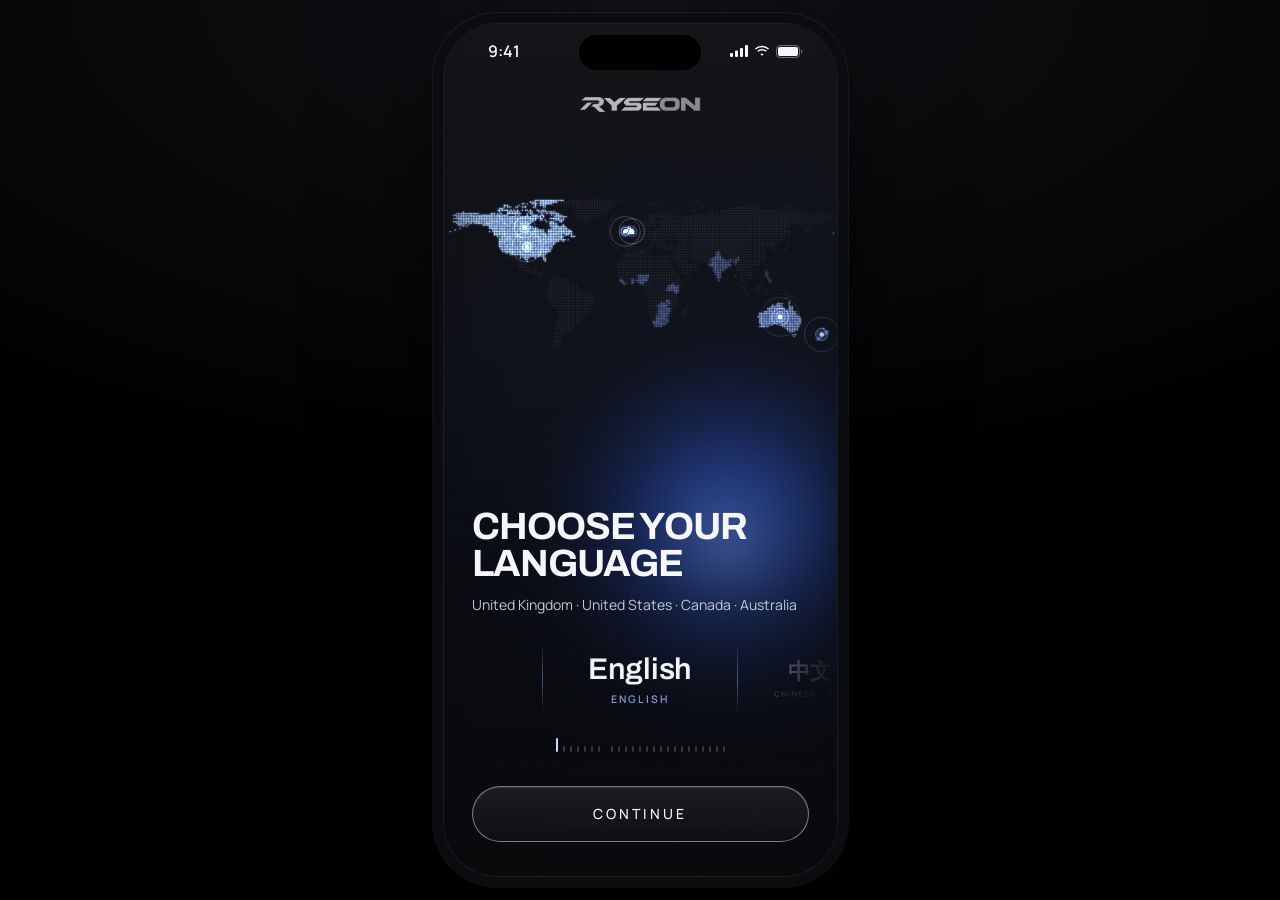
==== index.html @ a89784d7 "Rename RYSEON X to Daytona everywhere (app texts in all languages, VANTAGE) Co-Authored-By: Claude O" ====
<!doctype html>
<html lang="en">
<head>
<meta charset="utf-8">
<meta name="viewport" content="width=device-width,initial-scale=1,viewport-fit=cover,maximum-scale=1,user-scalable=no">
<meta name="apple-mobile-web-app-capable" content="yes">
<meta name="mobile-web-app-capable" content="yes">
<meta name="apple-mobile-web-app-status-bar-style" content="black-translucent">
<meta name="apple-mobile-web-app-title" content="RYSEON">
<meta name="theme-color" content="#03050A">
<meta name="robots" content="noindex,nofollow">
<link rel="manifest" href="manifest.webmanifest">
<link rel="apple-touch-icon" href="icon-180.png?v=6">
<link rel="icon" type="image/png" href="icon-192.png?v=6">
<style>
html{background:#03050A;-webkit-text-size-adjust:100%}
html,body{height:100%;margin:0;overscroll-behavior:none}
body{position:fixed;inset:0;-webkit-tap-highlight-color:transparent;-webkit-user-select:none;user-select:none}
/* Home-screen app on newer iPhones (Pro Max): iOS can report a viewport a little shorter than the screen, leaving a black strip at the bottom.
   Size the app to the full screen height instead (Ivan, 23 Oct). */
html.ryse-fs,html.ryse-fs body{height:var(--app-h)}html.ryse-fs body{bottom:auto}
input,textarea{-webkit-user-select:text;user-select:text}
img{max-width:100%}[hidden]{display:none!important}
</style>
<script>
(function(){ function fit(){ try{ var sa=window.navigator.standalone||matchMedia('(display-mode: standalone)').matches; if(!sa) return;
  var port=innerHeight>=innerWidth, sh=port?Math.max(screen.height,screen.width):Math.min(screen.height,screen.width), h=Math.max(innerHeight,sh);
  var r=document.documentElement; r.style.setProperty('--app-h',h+'px'); r.classList.add('ryse-fs') }catch(e){} }
  fit(); addEventListener('resize',fit); addEventListener('orientationchange',function(){ setTimeout(fit,250) }) })();
/* Update gate (Ivan, 24 Oct): the version check starts at the very first byte, while the app downloads behind the loading screen.
   When the app is ready and a newer build is live, it reloads straight from the loading screen — the old first screen never shows. */
(function(){ var B='1793606970'; window.__ryseB=B;
  var ver=window.fetch?fetch('version.json?u='+Date.now(),{cache:'no-store'}).then(function(r){return r.json()}).then(function(v){return v&&v.b}).catch(function(){return null}):Promise.resolve(null);
  window.__ryseGate=function(cb){ var fired=false; function go(){ if(!fired){ fired=true; cb() } } setTimeout(go,1500);
    ver.then(function(nb){ if(fired) return; if(nb&&nb!==B){ var k='ryse-upd'; try{ if(sessionStorage.getItem(k)!==nb){ sessionStorage.setItem(k,nb); fired=true; location.replace(location.pathname+'?v='+nb); setTimeout(cb,20000); return } }catch(_){} } go() }) } })();
</script>
<title>RYSEON</title>
<link rel="preconnect" href="https://fonts.googleapis.com">
<link rel="preconnect" href="https://fonts.gstatic.com" crossorigin>
<link rel="stylesheet" href="https://fonts.googleapis.com/css2?family=Archivo:wght@500;600;700&family=Manrope:wght@400;500;600&display=swap">
<style>
/* Layout: one full-bleed iOS screen; on wide viewports it sits centred in a device frame. Content anchored bottom-left, headline dominant. */
:root{
  --ryse-black:#03050A;
  --ryse-navy:#060B18;
  --ryse-navy-2:#0A1430;
  --ryse-blue:#2F6BFF;        /* SportynX blue — accent */
  --ryse-blue-deep:#0B2C8F;   /* illumination */
  --ryse-white:#F5F7FB;
  --ryse-grey:#B8C0CF;
  --ryse-hairline:rgba(255,255,255,.08);
  --font-display:"Archivo","Helvetica Neue",Arial,sans-serif;
  --font-body:"Manrope",-apple-system,"SF Pro Text",system-ui,sans-serif;
  --gutter:28px;
  --radius-btn:16px;
  color-scheme:dark;
}
html,body{height:100%}
body{margin:0;background:#000;color:var(--ryse-white);font-family:var(--font-body);
  -webkit-font-smoothing:antialiased;overflow:hidden}

/* Stage: phone frame on desktop, full-bleed on phones */
.stage{height:100%;display:grid;place-items:center;background:
  radial-gradient(120% 80% at 50% 0%, #070b16 0%, #000 70%)}
.device{position:relative;width:100%;height:100%;overflow:hidden;background:var(--ryse-black);isolation:isolate}
@media (min-width:600px) and (min-height:760px){
  .device{width:393px;height:852px;max-height:calc(100% - 48px);border-radius:54px;
    box-shadow:0 0 0 1px rgba(255,255,255,.07),0 0 0 11px #0b0c10,0 0 0 12px rgba(255,255,255,.06),0 40px 120px rgba(0,0,0,.7)}
  .device::after{content:"";position:absolute;top:11px;left:50%;transform:translateX(-50%);
    width:122px;height:35px;border-radius:20px;background:#000;z-index:20}
  .statusbar{display:flex!important}
}

/* ---------- Living background ---------- */
.bg{position:absolute;inset:0;z-index:0;overflow:hidden;
  background:linear-gradient(180deg,var(--ryse-navy-2) 0%,var(--ryse-navy) 34%,var(--ryse-black) 68%,#010204 100%)}
/* Living light: drawn on a low-resolution canvas every frame, then upscaled
   and softened, so blue and navy genuinely flow into each other. */
#aura{position:absolute;inset:-4%;width:108%;height:108%;display:block;filter:blur(18px);transform:translateZ(0)}
.unused-field{position:absolute;border-radius:50%;filter:blur(64px);will-change:transform,opacity;pointer-events:none;
  mix-blend-mode:screen}
/* main illumination, upper left */
.f1{width:130%;height:60%;left:-45%;top:-24%;
  background:radial-gradient(closest-side,rgba(38,86,214,.62),rgba(12,40,130,.32) 55%,transparent);
  animation:flow1 17s ease-in-out infinite alternate, pulse 11s ease-in-out infinite alternate}
/* secondary light, upper right */
.f2{width:105%;height:52%;right:-55%;top:-6%;
  background:radial-gradient(closest-side,rgba(32,74,196,.5),rgba(10,32,110,.22) 60%,transparent);
  animation:flow2 19s ease-in-out infinite alternate, pulse 13s ease-in-out -4s infinite alternate}
/* deep navy body, mid screen — the dark-blue mass the lights blend into */
.f3{width:125%;height:52%;left:-60%;top:20%;
  background:radial-gradient(closest-side,rgba(16,42,128,.5),transparent 72%);
  animation:flow3 14s ease-in-out infinite alternate, pulse 17s ease-in-out -7s infinite alternate}
/* faint low drift that occasionally reaches toward the centre */
.f4{width:90%;height:40%;right:-35%;top:34%;
  background:radial-gradient(closest-side,rgba(28,62,170,.34),transparent 72%);
  animation:flow4 20s ease-in-out infinite alternate, pulse 12s ease-in-out -2s infinite alternate}
/* diffused sweep — echo of the reference, no hard edge */
.band{position:absolute;width:170%;height:24%;left:-35%;top:16%;
  background:radial-gradient(50% 50% at 50% 50%,rgba(60,110,235,.26),transparent 72%);
  filter:blur(46px);transform-origin:center;mix-blend-mode:screen;
  animation:band 16s ease-in-out infinite alternate;will-change:transform,opacity}
/* the "dark glass" the light sits behind */
.glass{position:absolute;inset:0;background:linear-gradient(180deg,rgba(3,6,14,.18),rgba(3,5,10,.32))}
/* fades the bottom to near-black so the CTA sits on calm ground */
.floor{position:absolute;inset:auto 0 0 0;height:55%;
  background:linear-gradient(180deg,transparent,rgba(2,3,7,.35) 50%,rgba(2,3,7,.55) 100%)}
/* fine grain to avoid gradient banding */
.grain{position:absolute;inset:0;opacity:.06;mix-blend-mode:overlay;
  background-image:url("data:image/svg+xml,%3Csvg xmlns='http://www.w3.org/2000/svg' width='160' height='160'%3E%3Cfilter id='n'%3E%3CfeTurbulence type='fractalNoise' baseFrequency='.9' numOctaves='2' stitchTiles='stitch'/%3E%3C/filter%3E%3Crect width='100%25' height='100%25' filter='url(%23n)'/%3E%3C/svg%3E")}

@keyframes flow1{
  0%  {transform:translate3d(0,0,0) scale(1)}
  33% {transform:translate3d(18%,6%,0) scale(1.12)}
  66% {transform:translate3d(30%,-4%,0) scale(.94)}
  100%{transform:translate3d(42%,10%,0) scale(1.08)}}
@keyframes flow2{
  0%  {transform:translate3d(0,0,0) scale(1.05)}
  40% {transform:translate3d(-22%,12%,0) scale(.92)}
  75% {transform:translate3d(-38%,4%,0) scale(1.15)}
  100%{transform:translate3d(-48%,16%,0) scale(1)}}
@keyframes flow3{
  0%  {transform:translate3d(0,0,0) scale(.95)}
  50% {transform:translate3d(28%,-10%,0) scale(1.14)}
  100%{transform:translate3d(55%,4%,0) scale(1)}}
@keyframes flow4{
  0%  {transform:translate3d(0,0,0) scale(1)}
  50% {transform:translate3d(-30%,-14%,0) scale(1.2)}
  100%{transform:translate3d(-48%,-4%,0) scale(.9)}}
@keyframes pulse{
  0%{opacity:.45} 50%{opacity:.85} 100%{opacity:1}}
@keyframes band{
  0%  {transform:translate3d(-10%,-6%,0) rotate(-20deg) scale(1);opacity:.4}
  50% {transform:translate3d(2%,4%,0) rotate(-14deg) scale(1.1);opacity:.9}
  100%{transform:translate3d(12%,10%,0) rotate(-9deg) scale(.95);opacity:.55}}

/* ---------- Status bar (preview only, desktop frame) ---------- */
.statusbar{display:none;position:absolute;top:0;left:0;right:0;z-index:15;height:54px;
  padding:0 34px 0 44px;align-items:center;justify-content:space-between;
  font:600 16px/1 -apple-system,"SF Pro Text",var(--font-body);color:var(--ryse-white)}
.statusbar .icons{display:flex;gap:6px;align-items:center}

/* ---------- Screens ---------- */
.screen{position:absolute;inset:0;z-index:5;display:flex;flex-direction:column;
  padding:calc(env(safe-area-inset-top,0px) + 54px) var(--gutter) calc(env(safe-area-inset-bottom,0px) + 34px);
  transition:opacity .6s ease, transform .7s cubic-bezier(.2,.7,.2,1)}
.screen.is-hidden{opacity:0;transform:translateY(12px);pointer-events:none;visibility:hidden}
.screen.is-hidden *{pointer-events:none!important}
.screen.is-leaving{opacity:0;transform:translateY(-10px)}

.intro-copy{margin-top:auto;display:flex;flex-direction:column;gap:22px}
h1{margin:0;font-family:var(--font-display);font-weight:700;
  font-size:clamp(40px,11.4vw,46px);line-height:.98;letter-spacing:-.025em;
  text-transform:uppercase;color:var(--ryse-white);text-wrap:balance}
h1 span{display:block}
.support{margin:0;font-size:16px;line-height:1.55;font-weight:500;color:var(--ryse-grey);letter-spacing:.005em}
.support .ryse{color:var(--ryse-white);font-weight:600;letter-spacing:.04em}

.actions{margin-top:56px}
.btn{appearance:none;border:0;width:100%;height:56px;border-radius:var(--radius-btn);
  /* frosted dark glass */
  /* fully transparent: hairline border only, background shows through */
  background:transparent;
  border:1px solid rgba(255,255,255,.28);
  color:var(--ryse-white);cursor:pointer;
  font:500 14px/1 var(--font-body);letter-spacing:.22em;text-transform:uppercase;
  display:flex;align-items:center;justify-content:center;
  transition:transform .15s ease,background-color .25s ease,border-color .25s ease;
  -webkit-tap-highlight-color:transparent}
.btn:hover{border-color:rgba(255,255,255,.5)}
.btn:active{transform:scale(.985);background:rgba(255,255,255,.06)}
.btn:focus-visible{outline:2px solid var(--ryse-white);outline-offset:3px}
.btn svg{width:16px;height:16px}

/* Headline: each line rises out of a mask and sharpens into focus,
   then a soft cool sheen passes through the letters every few seconds. */
h1 .line{overflow:hidden;padding:.16em 0 .08em;margin:-.16em 0 -.08em}
h1 .line-in{display:inline-block;padding-top:.2em;margin-top:-.2em;padding-bottom:.08em;margin-bottom:-.08em;
  background:linear-gradient(105deg,var(--ryse-white) 0%,var(--ryse-white) 42%,#cfdcff 50%,var(--ryse-white) 58%,var(--ryse-white) 100%);
  background-size:300% 100%;background-position:100% 0;
  -webkit-background-clip:text;background-clip:text;color:transparent;-webkit-text-fill-color:transparent;
  animation:lineReveal 1.25s cubic-bezier(.16,.84,.24,1) both, sheen 7s ease-in-out 2.4s infinite}
h1 .l1{animation-delay:.25s,2.4s}
h1 .l2{animation-delay:.48s,2.55s}
@keyframes lineReveal{
  0%  {transform:translate3d(0,105%,0);opacity:0;filter:blur(8px)}
  60% {opacity:1}
  100%{transform:none;opacity:1;filter:blur(0)}}
@keyframes sheen{
  0%  {background-position:100% 0}
  35% {background-position:0% 0}
  100%{background-position:0% 0}}

/* rest of the copy follows the headline */
.rise{animation:rise 1.1s cubic-bezier(.2,.7,.2,1) both}
.d1{animation-delay:.15s}.d2{animation-delay:1s}.d3{animation-delay:1.25s}
@keyframes rise{from{opacity:0;transform:translateY(14px)}to{opacity:1;transform:none}}

/* Back — barely-there chevron, top-left, aligned to the text edge; 44pt touch target */
.nav-back{position:absolute;z-index:3;top:calc(env(safe-area-inset-top,0px) + 52px);left:calc(var(--gutter) - 12px);
  width:44px;height:44px;display:grid;place-items:center;padding:0;border:0;background:transparent;
  color:rgba(245,247,251,0.58);cursor:pointer;transition:color .2s ease;-webkit-tap-highlight-color:transparent}
.nav-back svg{width:22px;height:22px}
.nav-back:hover,.nav-back:active{color:rgba(245,247,251,0.9)}
.nav-back:focus-visible{outline:1px solid rgba(255,255,255,.4);outline-offset:-4px;border-radius:12px}

/* Screen 0.2 — choice buttons (variants of the Screen 0.1 glass button) */
.choices{display:flex;flex-direction:column;gap:12px}
.btn-primary{
  border-color:rgba(255,255,255,.44);
  background:linear-gradient(180deg,rgba(130,165,255,.11),rgba(70,110,230,.035));
  -webkit-backdrop-filter:blur(16px);backdrop-filter:blur(16px);
  box-shadow:inset 0 1px 0 rgba(255,255,255,.10)}
.btn-primary:hover{border-color:rgba(255,255,255,.62)}
.btn-quiet{
  border-color:rgba(255,255,255,.22);
  background:rgba(255,255,255,.025);
  -webkit-backdrop-filter:blur(16px);backdrop-filter:blur(16px)}
.btn-quiet:hover{border-color:rgba(255,255,255,.4)}
.btn.is-selected{border-color:rgba(255,255,255,.75);background:rgba(255,255,255,.08)}
.choice-label{color:var(--ryse-white)}

/* ================= Pre-login flow — shared components ================= */
/* third headline line (Screen 01 runs over three lines) */
h1 .l3{animation-delay:.71s,2.7s}

/* Skip — quiet text action, top-right, mirrors the back chevron */
.nav-skip{position:absolute;top:calc(env(safe-area-inset-top,0px) + 52px);right:calc(var(--gutter) - 12px);
  height:44px;padding:0 12px;border:0;background:transparent;cursor:pointer;
  font:600 11px/1 var(--font-body);letter-spacing:.22em;text-transform:uppercase;
  color:rgba(245,247,251,0.62);transition:color .2s ease;-webkit-tap-highlight-color:transparent}
.nav-skip:hover,.nav-skip:active{color:rgba(245,247,251,.8)}
.nav-skip:focus-visible{outline:1px solid rgba(255,255,255,.4);outline-offset:-4px;border-radius:12px}

/* Visual stage — the open space above the copy on value screens */
.visual{flex:1 0 auto;min-height:0;display:flex;align-items:center;justify-content:center;pointer-events:none;padding:96px 0 8px}
.visual svg{width:100%;max-width:340px;max-height:100%;height:auto;display:block}
@media (max-height:760px){.pitch{min-height:270px;max-height:300px}.pos{width:36px;height:36px;font-size:10px}.pitch-wrap{padding:10px 0 4px}
  .visual{padding-top:20px!important;padding-bottom:24px}.pcard{padding:18px}.pcard dl{margin-top:14px;padding-top:14px;gap:12px 18px}.avatar{width:120px;height:120px}.visual svg{max-width:280px}.visual svg.mark{width:100px;height:100px}}
@media (max-height:600px){.visual svg:not(.mark){max-width:220px}}

/* Concept line — quiet uppercase words, not a feature list */
/* one aligned column threaded on a fine vertical rail; each word sits on a small node */
.concepts{position:relative;list-style:none;margin:6px 0 0;padding:0 0 0 22px;display:flex;flex-direction:column;gap:12px}
.concepts::before{content:"";position:absolute;left:3.5px;top:7px;bottom:7px;width:1px;transform-origin:top;
  background:linear-gradient(180deg,rgba(157,184,255,.55),rgba(245,247,251,.12));transform:scaleY(0)}
.concepts.play::before{animation:rail .9s linear 1.1s both}
@keyframes rail{from{transform:scaleY(0)}to{transform:none}}
.concepts li{position:relative;font:600 12.5px/1.2 var(--font-body);letter-spacing:.16em;text-transform:uppercase;
  color:rgba(214,220,232,.9);animation:rise .9s cubic-bezier(.2,.7,.2,1) both;
  animation-delay:calc(1.0s + var(--i,0) * .22s)}

/* SVG drawing primitives */
.anim{animation-delay:var(--d,0s)}
.draw{stroke-dasharray:1;stroke-dashoffset:1;animation:draw 2.4s cubic-bezier(.45,0,.2,1) var(--d,0s) forwards}
@keyframes draw{to{stroke-dashoffset:0}}
.hair{stroke:rgba(255,255,255,.06);stroke-width:1}

/* 02 — body signals: three data lines drift continuously */
.sig{overflow:hidden}
.ln{fill:none;stroke-linecap:round;stroke-linejoin:round}
.ln-1{stroke:rgba(150,180,255,.7);stroke-width:1.6}
.ln-2{stroke:rgba(245,247,251,.28);stroke-width:1.2}
.ln-3{stroke:rgba(245,247,251,.14);stroke-width:1}
.flow{animation:flowX linear infinite}
.f-a{animation-duration:26s}.f-b{animation-duration:19s}.f-c{animation-duration:14s}
@keyframes flowX{to{transform:translateX(-340px)}}

/* 03 — intelligence: hairline network, quiet twinkle, a few travelling signals */
.edge{stroke:rgba(245,247,251,.09);stroke-width:1;fill:none}
.node{fill:rgba(245,247,251,.55);opacity:0;animation:nodeIn .9s ease var(--d,0s) forwards, twinkle var(--tw,3s) ease-in-out calc(var(--d,0s) + 1s) infinite alternate}
@keyframes nodeIn{to{opacity:1}}
@keyframes twinkle{from{fill-opacity:1}to{fill-opacity:.35}}
.core{fill:#9DB8FF;opacity:0;animation:nodeIn 1s ease var(--d,0s) forwards}
.core-ring{fill:none;stroke:rgba(157,184,255,.55);stroke-width:1;transform-box:fill-box;transform-origin:center;
  animation:ring 3.6s ease-out 1.2s infinite;opacity:0}
.ring-late{animation-delay:2.8s}
@keyframes ring{0%{opacity:.7;transform:scale(1)}100%{opacity:0;transform:scale(7)}}
.pulse-dot{fill:#B9CCFF;opacity:0}

/* 04 — progression: athlete levels as baselines, a line that compounds upward */
.lvl{opacity:0;animation:nodeIn .8s ease var(--d,0s) forwards}
.lvl-t{font:600 11px var(--font-body);letter-spacing:.16em;fill:rgba(214,220,232,.82);opacity:0;animation:nodeIn .8s ease var(--d,0s) forwards}
.climb{fill:none;stroke:url(#pg);stroke-width:1.6;stroke-linecap:round}
.step{fill:rgba(245,247,251,.75);opacity:0;animation:nodeIn .6s ease var(--d,0s) forwards}
.step-top{fill:#9DB8FF}

/* 05 — authentication */
.auth{display:flex;flex-direction:column;gap:12px}
.btn-auth{position:relative;letter-spacing:.12em;padding:0 22px 0 50px;font-size:13px;line-height:1.25;text-align:center}
.btn{white-space:normal;line-height:1.25;padding-left:18px;padding-right:18px;box-sizing:border-box}
.btn-auth .ico{position:absolute;left:20px;top:50%;width:18px;height:18px;transform:translateY(-50%);display:block}
.auth-foot{margin:22px 0 0;text-align:center;font-size:14px;color:var(--ryse-grey)}
.link{border:0;background:transparent;padding:10px 4px;margin-left:4px;cursor:pointer;color:var(--ryse-white);
  font:600 12px/1 var(--font-body);letter-spacing:.2em;text-transform:uppercase}
.link:hover{text-decoration:underline;text-underline-offset:4px;text-decoration-color:rgba(255,255,255,.35)}
.link:focus-visible{outline:1px solid rgba(255,255,255,.4);border-radius:8px}

.concepts li::before{content:"";position:absolute;left:-22px;top:50%;width:8px;height:8px;margin-top:-4px;box-sizing:border-box;
  border-radius:50%;border:1px solid rgba(157,184,255,.3);background:var(--ryse-navy)}
/* nodes light up one after another, in step with the rail */
.concepts.play li::before{animation:nodeOn .7s ease-out calc(1.1s + var(--i,0) * .22s) both}
.concepts.play li:last-child::before{animation-name:nodeOnLast}
@keyframes nodeOn{
  0%  {border-color:rgba(157,184,255,.3);background:var(--ryse-navy);box-shadow:0 0 0 0 rgba(157,184,255,0)}
  35% {border-color:#C9D7FF;background:#9DB8FF;box-shadow:0 0 0 5px rgba(157,184,255,.22)}
  100%{border-color:rgba(157,184,255,.9);background:rgba(157,184,255,.45);box-shadow:0 0 0 0 rgba(157,184,255,0)}}
@keyframes nodeOnLast{
  0%  {border-color:rgba(157,184,255,.3);background:var(--ryse-navy);box-shadow:0 0 0 0 rgba(157,184,255,0)}
  35% {border-color:#C9D7FF;background:#B9CCFF;box-shadow:0 0 0 6px rgba(157,184,255,.25)}
  100%{border-color:#9DB8FF;background:#9DB8FF;box-shadow:0 0 0 3px rgba(157,184,255,.14)}}

/* ================= Post-authentication onboarding ================= */
/* Layout mode for task screens: headline at the top, task in the middle, action at the bottom */
.screen.task .head{margin-top:0;display:flex;flex-direction:column;gap:14px}
/* screens with a top nav row: content always starts below it, and may scroll on short phones instead of overlapping */
.screen:has(> .nav-back){padding-top:calc(env(safe-area-inset-top,0px) + 104px);overflow-y:auto;overflow-x:hidden;scrollbar-width:none}
.screen:has(> .nav-back)::-webkit-scrollbar{display:none}
.screen:has(> .nav-back) .intro-copy{margin-top:auto}
/* value screens (illustration + headline + concept list): everything fits one screen, no scroll.
   The illustration takes only the space that is left, so the copy sits higher and the button
   lands on the same bottom line as on every other screen. */
.screen:has(> .visual):has(.concepts){overflow:hidden}
.screen:has(> .visual):has(.concepts) .visual{flex:1 1 0;min-height:0;padding:12px 0 20px}
.screen:has(> .visual):has(.concepts) .visual svg{max-height:100%;width:auto;max-width:100%}
.screen:has(> .visual):has(.concepts) .intro-copy{margin-top:0;gap:18px}
.screen:has(> .visual):has(.concepts) .concepts{gap:10px}
.screen:has(> .visual):has(.concepts) .actions{margin-top:auto;padding-top:32px}
@media (max-height:700px){
  .screen:has(> .nav-back){padding-top:calc(env(safe-area-inset-top,0px) + 96px);padding-bottom:calc(env(safe-area-inset-bottom,0px) + 22px)}
  .screen:has(> .nav-back) h1{font-size:34px}
  .screen:has(> .nav-back) .actions{margin-top:30px}
  .screen:has(> .nav-back) .intro-copy{gap:16px}
  .opt{height:56px}.btn{height:52px}.opts,.choices,.auth{gap:9px}
  .pitch{max-height:330px}
  .pos{width:38px;height:38px;font-size:10px}
}
.screen.task .head h1{font-size:clamp(34px,9.6vw,40px)}
.grow{flex:1;min-height:0}
.screen.scroll{overflow-y:auto;overflow-x:hidden;scrollbar-width:none}
.screen.scroll::-webkit-scrollbar{display:none}
.stack{display:flex;flex-direction:column;gap:12px}
.mt-l{margin-top:32px}.mt-m{margin-top:20px}

/* Progress — one thin line, centred in the nav row, persists across screens */
.progress{position:absolute;z-index:12;top:calc(env(safe-area-inset-top,0px) + 73px);left:50%;width:92px;height:2px;
  margin-left:-46px;border-radius:2px;background:rgba(255,255,255,.10);overflow:hidden;opacity:0;transition:opacity .5s ease;pointer-events:none}
.progress.on{opacity:1}
.progress i{display:block;height:100%;width:0;border-radius:2px;background:linear-gradient(90deg,rgba(157,184,255,.55),#C9D7FF);
  transition:width .8s cubic-bezier(.2,.7,.2,1)}

/* Disabled CTA + loading */
.btn[disabled]{opacity:.32;pointer-events:none}
.btn.loading{pointer-events:none;color:transparent}
.btn.loading::after{content:"";position:absolute;left:50%;top:50%;width:18px;height:18px;margin:-9px 0 0 -9px;border-radius:50%;
  border:1.5px solid rgba(255,255,255,.25);border-top-color:#F5F7FB;animation:spin .8s linear infinite}
.btn{position:relative}
@keyframes spin{to{transform:rotate(360deg)}}
.center-link{text-align:center;margin-top:6px}
.link.muted{color:rgba(214,220,232,0.82)}

/* Fields */
.field{display:flex;flex-direction:column;gap:8px;min-width:0}
.flabel{font:600 11px/1 var(--font-body);letter-spacing:.18em;text-transform:uppercase;color:rgba(214,220,232,0.9)}
.row2{display:grid;grid-template-columns:1fr 1fr;gap:12px}
.input{box-sizing:border-box;width:100%;height:54px;border-radius:14px;border:1px solid rgba(255,255,255,.14);
  background:rgba(255,255,255,.03);-webkit-backdrop-filter:blur(12px);backdrop-filter:blur(12px);
  color:var(--ryse-white);padding:0 16px;font:500 16px/1 var(--font-body);transition:border-color .2s ease,background-color .2s ease;
  -webkit-appearance:none;appearance:none;text-align:left}
.input::placeholder{color:rgba(200,207,221,0.86)}
.input:focus,.input:focus-visible{outline:none;border-color:rgba(255,255,255,.42);background:rgba(255,255,255,.05)}
.input[type=date]{color-scheme:dark;display:flex;align-items:center}
.input[type=date]::-webkit-calendar-picker-indicator{filter:invert(1);opacity:.55}
.input.picker{display:flex;align-items:center;justify-content:space-between;cursor:pointer}
.input.picker .ph{color:rgba(200,207,221,0.86)}
.input.picker svg{width:16px;height:16px;flex:none;opacity:.55}
.input.search{padding-left:46px;background-image:url("data:image/svg+xml,%3Csvg xmlns='http://www.w3.org/2000/svg' viewBox='0 0 24 24' fill='none' stroke='%239AA3B5' stroke-width='1.6' stroke-linecap='round'%3E%3Ccircle cx='11' cy='11' r='6.5'/%3E%3Cpath d='m16 16 4 4'/%3E%3C/svg%3E");
  background-repeat:no-repeat;background-position:16px 50%;background-size:20px}
.hint{margin:0;font-size:13px;line-height:1.5;color:rgba(200,207,221,0.97)}

/* Segmented (Sex) */
.seg{display:grid;grid-template-columns:1fr 1fr;gap:12px}
.seg button{height:54px;border-radius:14px;border:1px solid rgba(255,255,255,.14);background:rgba(255,255,255,.03);
  color:rgba(245,247,251,.8);font:600 13px/1 var(--font-body);letter-spacing:.18em;text-transform:uppercase;cursor:pointer;
  transition:border-color .2s ease,background-color .2s ease,color .2s ease}
.seg button[aria-pressed=true]{border-color:rgba(255,255,255,.7);background:rgba(255,255,255,.08);color:var(--ryse-white)}

/* Option rows — large selectable rows */
.opts{display:flex;flex-direction:column;gap:10px}
.opt{display:flex;align-items:center;justify-content:space-between;width:100%;height:64px;padding:0 20px;box-sizing:border-box;
  border-radius:16px;border:1px solid rgba(255,255,255,.16);background:rgba(255,255,255,.025);
  -webkit-backdrop-filter:blur(16px);backdrop-filter:blur(16px);color:var(--ryse-white);cursor:pointer;
  font:600 14px/1 var(--font-body);letter-spacing:.18em;text-transform:uppercase;text-align:left;
  transition:border-color .2s ease,background-color .2s ease,transform .15s ease;-webkit-tap-highlight-color:transparent}
.opt:hover{border-color:rgba(255,255,255,.34)}
.opt:active{transform:scale(.99)}
.opt .dot{width:18px;height:18px;flex:none;border-radius:50%;border:1px solid rgba(255,255,255,.3);box-sizing:border-box;transition:all .2s ease}
.opt[aria-pressed=true]{border-color:rgba(255,255,255,.7);background:rgba(255,255,255,.07)}
.opt[aria-pressed=true] .dot{border-color:#9DB8FF;background:#9DB8FF;box-shadow:0 0 0 4px rgba(157,184,255,.16)}

/* Sheets — bottom panels over the dimmed screen */
.scrim{position:absolute;inset:0;z-index:30;cursor:pointer;-webkit-tap-highlight-color:transparent;background:rgba(1,2,6,.55);opacity:0;pointer-events:none;transition:opacity .35s ease}
.scrim.on{opacity:1;pointer-events:auto}
.sheet{position:absolute;left:0;right:0;bottom:0;z-index:31;box-sizing:border-box;
  padding:10px var(--gutter) calc(env(safe-area-inset-bottom,0px) + 28px);border-radius:26px 26px 0 0;
  background:rgba(9,14,30,.86);-webkit-backdrop-filter:blur(28px) saturate(140%);backdrop-filter:blur(28px) saturate(140%);
  border-top:1px solid rgba(255,255,255,.10);transform:translateY(105%);transition:transform .45s cubic-bezier(.2,.8,.2,1);
  display:flex;flex-direction:column;gap:14px;max-height:88%;visibility:hidden;transition:transform .45s cubic-bezier(.2,.8,.2,1),visibility 0s linear .45s}
.sheet.on{transform:none;visibility:visible;transition:transform .45s cubic-bezier(.2,.8,.2,1),visibility 0s}
.sheet .grab{width:36px;height:4px;border-radius:2px;background:rgba(255,255,255,.18);margin:0 auto 8px}
.sheet h3{margin:0;font:700 22px/1.1 var(--font-display);letter-spacing:-.01em;text-transform:uppercase}
.sheet p{margin:0;color:var(--ryse-grey);font-size:15px;line-height:1.5}
.sheet.tall{height:82%}
.list{flex:1;min-height:0;overflow-y:auto;margin:0 calc(var(--gutter) * -1);padding:0 var(--gutter);scrollbar-width:none}
.list::-webkit-scrollbar{display:none}
.list button{display:flex;align-items:center;gap:14px;width:100%;min-height:52px;padding:8px 0;border:0;background:transparent;
  border-bottom:1px solid rgba(255,255,255,.06);color:var(--ryse-white);font:500 16px/1.3 var(--font-body);text-align:left;cursor:pointer}
.list button:hover{color:#fff;background:rgba(255,255,255,.02)}
.list .empty{padding:18px 0;color:var(--ryse-grey);font-size:14px}
.list .sub{display:block;font-size:13px;color:var(--ryse-grey);margin-top:2px}
.list .sel{color:#C9D7FF}

/* Toast */
.toast{position:absolute;z-index:40;left:50%;top:calc(max(calc(env(safe-area-inset-top,0px) + 6px),48px) + 36px);bottom:auto;display:inline-flex;align-items:center;gap:10px;
  max-width:calc(100% - 40px);box-sizing:border-box;padding:10px 18px 10px 10px;border-radius:999px;background:#F5F7FB;color:#0A0B0D;border:1px solid rgba(255,255,255,.6);
  font:600 14px/1.2 var(--font-body);letter-spacing:-.005em;box-shadow:0 14px 44px rgba(0,0,0,.45),0 2px 8px rgba(0,0,0,.25);opacity:0;pointer-events:none;
  transform:translate(-50%,-14px) scale(.6);white-space:nowrap;will-change:transform,opacity,filter}
.toast>span:last-child{overflow:hidden;text-overflow:ellipsis}
.toast .ti{flex:none;width:24px;height:24px;border-radius:50%;display:grid;place-items:center;background:linear-gradient(180deg,#4F82FF,#2F63E8);box-shadow:0 2px 8px rgba(47,99,232,.45)}
.toast .ti svg{width:13px;height:13px}
.toast.on{animation:toastIn .7s cubic-bezier(.16,1,.3,1) forwards}
.toast.on .ti{animation:toastTick .5s cubic-bezier(.2,1.4,.4,1) .25s both}
.toast.off{animation:toastOut .45s cubic-bezier(.55,0,.7,.2) forwards}
@keyframes toastIn{0%{opacity:0;transform:translate(-120%,-4px) scale(.5);filter:blur(8px)}55%{opacity:1;filter:blur(0)}100%{opacity:1;transform:translate(-50%,0) scale(1);filter:blur(0)}}
@keyframes toastOut{0%{opacity:1;transform:translate(-50%,0) scale(1);filter:blur(0)}100%{opacity:0;transform:translate(-50%,-22px) scale(.82);filter:blur(5px)}}
@keyframes toastTick{from{transform:scale(0) rotate(-40deg)}to{transform:none}}
@media (prefers-reduced-motion:reduce){.toast.on{animation:none;opacity:1;transform:translate(-50%,0)}.toast.off{animation:none;opacity:0}}

/* 06 — photo */
.avatar{position:relative;width:148px;height:148px;border-radius:50%;box-sizing:border-box;
  border:1px solid rgba(255,255,255,.18);background:radial-gradient(circle at 50% 30%,rgba(157,184,255,.10),rgba(255,255,255,.02) 70%);
  display:grid;place-items:center;overflow:hidden}
.avatar::after{content:"";position:absolute;inset:-9px;border-radius:50%;border:1px solid rgba(157,184,255,.18)}
.avatar svg{width:56px;height:56px;opacity:.45}
.avatar img{position:absolute;inset:0;width:100%;height:100%;object-fit:cover}
.avatar-wrap{position:relative;padding:10px}

/* 09 — club rows */
.crest{width:38px;height:38px;flex:none;border-radius:50%;display:grid;place-items:center;
  border:1px solid rgba(255,255,255,.16);background:rgba(255,255,255,.04);
  font:700 11px/1 var(--font-display);letter-spacing:.06em;color:rgba(214,220,232,.9)}
.club-list{flex:1;min-height:0;overflow-y:auto;margin-top:8px;scrollbar-width:none}
.club-list::-webkit-scrollbar{display:none}
.club-list .cap{font:600 11px/1 var(--font-body);letter-spacing:.18em;text-transform:uppercase;color:rgba(200,207,221,0.86);padding:14px 0 6px}
.club-list button{display:flex;align-items:center;gap:14px;width:100%;min-height:64px;padding:10px 0;border:0;background:transparent;
  border-bottom:1px solid rgba(255,255,255,.06);color:var(--ryse-white);font:500 16px/1.3 var(--font-body);text-align:left;cursor:pointer;
  transition:background-color .2s ease}
.club-list button[aria-pressed=true] .crest{border-color:#9DB8FF;color:#C9D7FF}
.club-list .sub{display:block;font-size:13px;color:var(--ryse-grey);margin-top:2px}
.foot-note{display:flex;align-items:center;justify-content:center;flex-wrap:wrap;gap:2px;padding-top:12px;font-size:14px;color:var(--ryse-grey)}

/* 11 — position pitch */
.pitch-wrap{flex:1 0 auto;min-height:0;display:flex;align-items:center;justify-content:center;padding:18px 0 8px}
.pitch{position:relative;height:100%;min-height:300px;max-height:430px;aspect-ratio:.7;max-width:100%;border-radius:16px;
  border:1px solid rgba(255,255,255,.12);background:linear-gradient(180deg,rgba(255,255,255,.025),rgba(255,255,255,.01))}
.pitch svg.lines{position:absolute;inset:0;width:100%;height:100%}
.pitch svg.lines *{fill:none;stroke:rgba(255,255,255,.09);stroke-width:.35;vector-effect:non-scaling-stroke}
.pos{position:absolute;transform:translate(-50%,-50%);width:44px;height:44px;border-radius:50%;padding:0;box-sizing:border-box;
  border:1px solid rgba(255,255,255,.26);background:rgba(6,11,24,.7);-webkit-backdrop-filter:blur(8px);backdrop-filter:blur(8px);
  color:rgba(245,247,251,.85);font:700 11px/1 var(--font-body);letter-spacing:.06em;cursor:pointer;
  transition:background-color .25s ease,border-color .25s ease,color .25s ease,box-shadow .25s ease,transform .2s ease}
.pos:hover{border-color:rgba(255,255,255,.55)}
.pos[data-role=primary]{background:#F5F7FB;border-color:#F5F7FB;color:#060B18;box-shadow:0 0 0 5px rgba(157,184,255,.2)}
.pos[data-role=secondary]{background:rgba(157,184,255,.14);border-color:rgba(157,184,255,.75);color:#C9D7FF}
.pos.nope{animation:nope .35s ease}
@keyframes nope{25%{transform:translate(-56%,-50%)}75%{transform:translate(-44%,-50%)}}
.pos-sum{display:grid;grid-template-columns:auto 1fr;gap:8px 16px;align-items:baseline;min-height:42px;margin-top:10px}
.pos-sum dt{font:600 11px/1 var(--font-body);letter-spacing:.18em;text-transform:uppercase;color:rgba(200,207,221,0.92)}
.pos-sum dd{margin:0;font-size:15px;color:var(--ryse-white)}
.pos-sum dd.q{color:rgba(214,220,232,0.9)}

/* 13 — profile preview card */
.pcard{width:100%;box-sizing:border-box;padding:22px;border-radius:22px;border:1px solid rgba(255,255,255,.12);
  background:linear-gradient(180deg,rgba(255,255,255,.06),rgba(255,255,255,.02));-webkit-backdrop-filter:blur(20px);backdrop-filter:blur(20px)}
.pcard .who{display:flex;align-items:center;gap:16px}
.pcard .ph{width:64px;height:64px;flex:none;border-radius:50%;overflow:hidden;display:grid;place-items:center;
  border:1px solid rgba(255,255,255,.18);background:rgba(255,255,255,.04);font:700 20px/1 var(--font-display);color:rgba(214,220,232,.9)}
.pcard .ph img{width:100%;height:100%;object-fit:cover}
.pcard .nm{font:700 22px/1.05 var(--font-display);text-transform:uppercase;letter-spacing:-.01em;min-width:0}
.pcard .tag{display:block;margin-top:6px;font:600 10.5px/1 var(--font-body);letter-spacing:.2em;text-transform:uppercase;color:rgba(157,184,255,.85)}
.pcard dl{display:grid;grid-template-columns:1fr 1fr;gap:16px 18px;margin:20px 0 0;padding-top:18px;border-top:1px solid rgba(255,255,255,.08)}
.pcard dt{font:600 10.5px/1 var(--font-body);letter-spacing:.18em;text-transform:uppercase;color:rgba(200,207,221,0.92);margin-bottom:6px}
.pcard dd{margin:0;font-size:15px;line-height:1.3;color:var(--ryse-white)}
.pcard .pending{margin-top:14px;font-size:13px;color:rgba(214,220,232,0.9)}

/* Points — sentence variant of the rail list */
.concepts.points li{font:500 15px/1.45 var(--font-body);letter-spacing:0;text-transform:none;color:rgba(232,236,244,.92)}
.concepts.points{gap:14px}
.concepts.points li::before{top:11px;margin-top:-4px}

/* 14 — consent */
.check{display:flex;align-items:flex-start;gap:14px;width:100%;padding:14px 0;border:0;background:transparent;cursor:pointer;
  color:rgba(232,236,244,.92);font:500 14px/1.45 var(--font-body);text-align:left}
.check .box{width:22px;height:22px;flex:none;border-radius:7px;border:1px solid rgba(255,255,255,.35);box-sizing:border-box;
  display:grid;place-items:center;transition:all .2s ease}
.check .box svg{width:14px;height:14px;opacity:0;transition:opacity .2s ease}
.check[aria-checked=true] .box{background:#9DB8FF;border-color:#9DB8FF}
.check[aria-checked=true] .box svg{opacity:1}
.legal-links{display:flex;gap:6px;flex-wrap:wrap}
.legal-links .link{padding:10px 0;margin:0 14px 0 0}
.fine{margin:0;font-size:12px;line-height:1.55;color:rgba(200,207,221,0.92)}

/* 15 — trial */
.price{display:flex;flex-direction:column;gap:6px;margin-top:4px}
.price b{font:700 26px/1.05 var(--font-display);text-transform:uppercase;letter-spacing:-.01em;color:var(--ryse-white)}
.price span{font-size:15px;color:var(--ryse-grey)}
.split{display:flex;justify-content:space-between;align-items:center;gap:8px;flex-wrap:wrap}
.daytona{display:flex;align-items:center;justify-content:space-between;gap:12px;padding:14px 16px;border-radius:14px;
  border:1px solid rgba(255,255,255,.10);background:rgba(255,255,255,.02)}
.daytona span{font-size:14px;color:rgba(214,220,232,.85)}
.daytona .link{margin:0;padding:8px 0}
.proto{border:1px dashed rgba(255,255,255,.2);border-radius:12px;padding:10px 12px;display:flex;align-items:center;gap:10px;flex-wrap:wrap;
  font-size:12px;color:rgba(200,207,221,0.97)}
.proto b{font-weight:600;letter-spacing:.14em;text-transform:uppercase;font-size:10px}
.proto button{border:1px solid rgba(255,255,255,.16);background:transparent;color:rgba(214,220,232,.85);border-radius:8px;padding:6px 10px;font:500 12px var(--font-body);cursor:pointer}
.proto button[aria-pressed=true]{border-color:rgba(255,255,255,.6);color:#fff}

/* 16 — activated mark */
.mark{width:120px;height:120px}
.mark circle{fill:none;stroke:rgba(157,184,255,.6);stroke-width:1.2}
.mark path{fill:none;stroke:#F5F7FB;stroke-width:1.6;stroke-linecap:round;stroke-linejoin:round}

/* Home shell + locked navigation */
.home-ph{flex:1;display:flex;flex-direction:column;justify-content:center;gap:10px}
.home-ph .tag{font:600 11px/1 var(--font-body);letter-spacing:.18em;text-transform:uppercase;color:var(--ryse-grey)}
.home-ph h2{margin:0;font:700 30px/1.05 var(--font-display);text-transform:uppercase;letter-spacing:-.01em}
.home-ph p{margin:0;color:var(--ryse-grey);font-size:15px;line-height:1.5}
.tabbar{position:absolute;left:16px;right:16px;bottom:calc(env(safe-area-inset-bottom,0px) + 22px);display:flex;align-items:center;gap:10px;z-index:8}
.tabs{flex:1;display:flex;justify-content:space-around;height:66px;border-radius:33px;border:1px solid rgba(255,255,255,.10);
  background:rgba(10,15,30,.72);-webkit-backdrop-filter:blur(22px);backdrop-filter:blur(22px)}
.tab{flex:1;display:flex;flex-direction:column;align-items:center;justify-content:center;gap:5px;border:0;background:transparent;
  color:rgba(214,220,232,0.8);font:600 10.5px/1 var(--font-body);letter-spacing:.04em;cursor:pointer}
.tab svg{width:22px;height:22px}
.tab[aria-current=page]{color:var(--ryse-blue)}
.fab{width:66px;height:66px;flex:none;border-radius:50%;border:1px solid rgba(255,255,255,.16);background:rgba(10,15,30,.72);
  -webkit-backdrop-filter:blur(22px);backdrop-filter:blur(22px);color:var(--ryse-white);display:grid;place-items:center;cursor:pointer;
  transition:transform .3s cubic-bezier(.2,.8,.2,1),background-color .2s ease}
.fab svg{width:24px;height:24px;transition:transform .3s cubic-bezier(.2,.8,.2,1)}
.fab[aria-expanded=true] svg{transform:rotate(45deg)}
.home-dim{position:absolute;inset:0;z-index:7;cursor:pointer;background:rgba(1,2,6,.6);opacity:0;pointer-events:none;transition:opacity .3s ease;
  display:flex;align-items:flex-end;justify-content:center;padding-bottom:calc(env(safe-area-inset-bottom,0px) + 112px)}
.home-dim.on{opacity:1;pointer-events:auto}
.home-dim span{font:600 11px/1 var(--font-body);letter-spacing:.18em;text-transform:uppercase;color:var(--ryse-grey)}
.bio-ico{width:44px;height:44px;opacity:.85}

.review{display:flex;flex-direction:column;gap:12px;margin-top:22px}
.jump{display:flex;flex-wrap:wrap;gap:8px}
.jump button{border:1px solid rgba(255,255,255,.14);background:rgba(255,255,255,.03);color:rgba(232,236,244,.9);border-radius:10px;
  padding:9px 11px;font:500 12.5px/1 var(--font-body);cursor:pointer}
.jump button:hover{border-color:rgba(255,255,255,.4)}
.home-ph{min-height:0;overflow-y:auto;scrollbar-width:none;justify-content:flex-start;padding:36px 0 120px}
.home-ph::-webkit-scrollbar{display:none}
/* ================= Screen −1 · Language ================= */
#sLang{padding-left:0;padding-right:0}
#sLang .lang-head{padding:0 var(--gutter);margin-top:auto}
.lang-map{position:relative;flex:none;height:clamp(190px,36vh,330px);margin-top:-12px;
  -webkit-mask:radial-gradient(ellipse 72% 64% at 50% 52%,#000 58%,rgba(0,0,0,.6) 78%,transparent 100%);mask:radial-gradient(ellipse 72% 64% at 50% 52%,#000 58%,rgba(0,0,0,.6) 78%,transparent 100%)}
.lang-map canvas{position:absolute;inset:0;width:100%;height:100%;display:block;cursor:pointer;touch-action:none}
.lang-head .eyebrow{font:600 11px/1 var(--font-body);letter-spacing:.22em;text-transform:uppercase;color:rgba(214,220,232,0.8)}
.lang-head h1{font-size:clamp(32px,9vw,38px);margin-top:12px;transition:opacity .25s ease}
.lang-head h1.swap{opacity:0}
.lang-region{margin:12px 0 0;min-height:20px;font-size:14px;color:rgba(214,220,232,0.9);transition:opacity .25s ease}
.lang-region.swap{opacity:0}

/* Carousel — one language centred, neighbours visible to invite the swipe */
.lang-rail{position:relative;margin-top:26px}
.lang-track{display:flex;overflow-x:auto;scroll-snap-type:x mandatory;scrollbar-width:none;-webkit-overflow-scrolling:touch;
  padding:6px calc(50% - 85px);
  -webkit-mask:linear-gradient(90deg,transparent 0,#000 22%,#000 78%,transparent 100%);mask:linear-gradient(90deg,transparent 0,#000 22%,#000 78%,transparent 100%)}
.lang-track::-webkit-scrollbar{display:none}
.lang-item{flex:none;width:170px;scroll-snap-align:center;border:0;background:transparent;color:var(--ryse-white);cursor:pointer;
  display:flex;flex-direction:column;align-items:center;gap:8px;padding:6px 0;will-change:transform,opacity;-webkit-tap-highlight-color:transparent}
.lang-item b{font:600 30px/1.1 var(--font-display);letter-spacing:-.01em;white-space:nowrap}
.lang-item small{font:600 10.5px/1 var(--font-body);letter-spacing:.2em;text-transform:uppercase;color:rgba(157,184,255,.85);white-space:nowrap}
.lang-item:focus-visible{outline:1px solid rgba(255,255,255,.4);outline-offset:-2px;border-radius:12px}
/* the centre marker — two fine brackets that frame the chosen language */
.lang-rail::before,.lang-rail::after{content:"";position:absolute;top:2px;bottom:2px;width:1px;left:calc(50% - 98px);
  background:linear-gradient(180deg,transparent,rgba(157,184,255,.45),transparent);pointer-events:none}
.lang-rail::after{left:auto;right:calc(50% - 98px)}

/* Dial — one tick per language */
.lang-dial{display:flex;justify-content:center;align-items:flex-end;gap:5px;height:14px;margin-top:22px}
.lang-dial i{width:2px;height:6px;border-radius:1px;background:rgba(255,255,255,.18);transition:height .3s ease,background-color .3s ease}
.lang-dial i.on{height:14px;background:#C9D7FF}
.lang-dial i.sep{margin-right:6px}
#sLang .actions{padding:0 var(--gutter);margin-top:34px}
@media (max-height:700px){.lang-map{height:31vh}.lang-rail{margin-top:16px}#sLang .actions{margin-top:22px}}


#screen-intro h1{font-size:clamp(40px,11.4vw,46px)!important}
[dir=rtl] .nav-back{left:auto;right:calc(var(--gutter) - 12px)}[dir=rtl] .nav-back svg{transform:scaleX(-1)}
[dir=rtl] .nav-skip{right:auto;left:calc(var(--gutter) - 12px)}
[dir=rtl] .pitch,[dir=rtl] .lang-track,[dir=rtl] .progress{direction:ltr}
[dir=rtl] .concepts{padding:0 22px 0 0}[dir=rtl] .concepts::before{left:auto;right:3.5px}[dir=rtl] .concepts li::before{left:auto;right:-22px}
[dir=rtl] .btn-auth{padding:0 50px 0 22px}[dir=rtl] .btn-auth .ico{left:auto;right:20px}

/* ---------- 07b · Height & weight ---------- */
.wheels{display:grid;grid-template-columns:1fr 1fr;gap:12px;margin-top:26px}
.wheel-col{display:flex;flex-direction:column;gap:10px;min-width:0}
.wheel{position:relative;height:184px;overflow-y:auto;scroll-snap-type:y mandatory;scrollbar-width:none;border-radius:18px;
  border:1px solid rgba(255,255,255,.12);background:rgba(255,255,255,.025);-webkit-backdrop-filter:blur(14px);backdrop-filter:blur(14px);
  -webkit-mask:linear-gradient(180deg,transparent,#000 30%,#000 70%,transparent);mask:linear-gradient(180deg,transparent,#000 30%,#000 70%,transparent);
  overscroll-behavior:contain;touch-action:pan-y}
.wheel::-webkit-scrollbar{display:none}
.wheel .pad{height:72px}
.wheel button{display:flex;align-items:baseline;justify-content:center;gap:6px;width:100%;height:40px;border:0;background:transparent;scroll-snap-align:center;
  color:var(--ryse-white);font:600 24px/40px var(--font-display);font-variant-numeric:tabular-nums;cursor:pointer;transition:opacity .15s linear,transform .15s linear}
.wheel button small{font:600 11px/1 var(--font-body);letter-spacing:.14em;text-transform:uppercase;color:rgba(214,220,232,0.9)}
.wheel-col{position:relative}
.wheel-col::after{content:"";position:absolute;left:10px;right:10px;bottom:72px;height:40px;border-radius:12px;pointer-events:none;
  border:1px solid rgba(255,255,255,.22);background:rgba(255,255,255,.04)}
.fit{margin-top:18px;padding:16px;border-radius:18px;border:1px solid rgba(255,255,255,.10);background:rgba(255,255,255,.025);
  --c:rgba(214,220,232,.5);transition:border-color .4s ease}
.fit[data-state=ok]{--c:#6FD3A2}.fit[data-state=warn]{--c:#F0B46A}.fit[data-state=bad]{--c:#EE7D7D}
.fit:not([data-state=idle]){border-color:color-mix(in srgb,var(--c) 38%,transparent)}
.fit-track{position:relative;display:flex;height:6px;border-radius:3px;overflow:visible;gap:2px}
.fit-track .z{display:block;height:100%;border-radius:3px;opacity:.28;transition:opacity .4s ease,flex-basis .6s ease}
.z1{background:#EE7D7D;flex:0 0 var(--w1,20%)}.z2{background:#F0B46A;flex:0 0 var(--w2,10%)}.z3{background:#6FD3A2;flex:0 0 var(--w3,33%)}.z4{background:#F0B46A;flex:0 0 var(--w4,14%)}.z5{background:#EE7D7D;flex:1 1 auto}
.fit[data-zone="1"] .z1,.fit[data-zone="2"] .z2,.fit[data-zone="3"] .z3,.fit[data-zone="4"] .z4,.fit[data-zone="5"] .z5{opacity:.95}
.fit-mark{position:absolute;top:50%;left:var(--x,50%);width:14px;height:14px;margin:-7px 0 0 -7px;border-radius:50%;background:#F5F7FB;
  box-shadow:0 0 0 4px color-mix(in srgb,var(--c) 30%,transparent),0 0 18px color-mix(in srgb,var(--c) 70%,transparent);
  transition:left .9s cubic-bezier(.2,.8,.2,1),box-shadow .4s ease,opacity .3s ease}
.fit[data-state=idle] .fit-mark{opacity:0}
.fit-row{display:flex;align-items:flex-start;gap:12px;margin-top:16px}
.fit-row b{display:block;font:600 15px/1.3 var(--font-body);color:var(--ryse-white)}
.fit-row span{display:block;margin-top:3px;font-size:13px;line-height:1.45;color:rgba(214,220,232,0.9)}
.fit-ico{width:26px;height:26px;flex:none}
.fit-ico circle,.fit-ico path{fill:none;stroke:var(--c);stroke-width:1.6;stroke-linecap:round;stroke-linejoin:round;stroke-dasharray:1;stroke-dashoffset:0}
.fit.pop .fit-ico circle{animation:draw .7s ease forwards;stroke-dashoffset:1}
.fit.pop .fit-ico path{animation:draw .5s ease .45s forwards;stroke-dashoffset:1}
.fit.pop[data-state=ok]{animation:okGlow 1.4s ease}
@keyframes okGlow{0%{box-shadow:0 0 0 0 rgba(111,211,162,0)}35%{box-shadow:0 0 0 6px rgba(111,211,162,.12),0 0 40px rgba(111,211,162,.18)}100%{box-shadow:0 0 0 0 rgba(111,211,162,0)}}
.fit-note{margin:12px 0 0;font-size:11.5px;color:rgba(200,207,221,0.87)}
@media (max-height:760px){.wheel{height:148px}.wheel .pad{height:54px}.wheel-col::after{bottom:54px}.wheels{margin-top:18px}.fit{padding:13px;margin-top:14px}}

/* ---------- 12s / 12w · Strengths & improve: glass chips ---------- */
.chips{display:flex;flex-wrap:wrap;gap:9px;margin-top:26px}
.chip{display:inline-flex;align-items:center;gap:0;height:42px;padding:0 16px;border-radius:21px;border:1px solid rgba(255,255,255,.16);
  background:rgba(255,255,255,.025);-webkit-backdrop-filter:blur(12px);backdrop-filter:blur(12px);color:rgba(232,236,244,.9);
  font:500 14px/1 var(--font-body);cursor:pointer;transition:border-color .2s ease,background-color .2s ease,color .2s ease,padding .2s ease,transform .12s ease;-webkit-tap-highlight-color:transparent}
.chip svg{width:0;height:16px;opacity:0;transition:width .2s ease,opacity .2s ease,margin .2s ease}
.chip:active{transform:scale(.97)}
.chip[aria-pressed=true]{border-color:rgba(255,255,255,.7);background:rgba(255,255,255,.09);color:#fff}
.chip[aria-pressed=true] svg{width:16px;opacity:1;margin-right:7px}
[data-chips=improve] .chip[aria-pressed=true]{border-color:rgba(157,184,255,.85);background:rgba(157,184,255,.12);color:#E6EDFF}
@media (max-height:760px){.chip{height:38px;padding:0 13px;font-size:13px}.chips{gap:7px;margin-top:18px}}

/* avatar is tappable */
.avatar{pointer-events:auto;cursor:pointer;transition:border-color .2s ease}
.avatar:hover{border-color:rgba(255,255,255,.35)}
.avatar:focus-visible{outline:1px solid rgba(255,255,255,.5);outline-offset:4px}
/* profile card extras */
.pcard .tags{display:flex;flex-wrap:wrap;gap:6px;margin-top:14px}
.pcard .tags span{font:600 10px/1 var(--font-body);letter-spacing:.14em;text-transform:uppercase;padding:6px 9px;border-radius:12px;border:1px solid rgba(255,255,255,.14);color:rgba(232,236,244,.85)}

/* 11r — role models */
.rm-tabs{display:flex;gap:8px;margin-top:18px;overflow-x:auto;scrollbar-width:none}
.rm-tabs::-webkit-scrollbar{display:none}
.rm-tabs:empty{display:none}
.rm-tab{flex:none;display:inline-flex;align-items:center;gap:8px;height:38px;padding:0 14px;border-radius:19px;border:1px solid rgba(255,255,255,.14);
  background:transparent;color:rgba(214,220,232,0.9);font:600 11px/1 var(--font-body);letter-spacing:.16em;text-transform:uppercase;cursor:pointer;transition:all .2s ease}
.rm-tab .n{font-weight:500;letter-spacing:.04em;color:rgba(200,207,221,0.97)}
.rm-tab[aria-selected=true]{border-color:rgba(255,255,255,.7);background:rgba(255,255,255,.08);color:#fff}
.rm-tab.done .n{color:#9DB8FF}
.rm-list{margin-top:6px}
#s11r .head{gap:10px}
#s11r .hint{margin:0;font-size:13px;line-height:1.45}
.rm-list .cap{display:flex;justify-content:space-between}
.rm-list button{gap:14px}
.rm-av{position:relative;width:42px;height:42px;flex:none;border-radius:50%;display:grid;place-items:center;
  border:1px solid rgba(255,255,255,.14);background:radial-gradient(circle at 50% 30%,rgba(157,184,255,.10),rgba(255,255,255,.02) 70%);
  font:700 12px/1 var(--font-display);letter-spacing:.06em;color:rgba(214,220,232,.85)}
.rm-flag{position:absolute;right:-4px;bottom:-3px;width:18px;height:18px;border-radius:50%;overflow:hidden;
  box-shadow:0 0 0 2px #070B16;background:#1a2133}
.rm-flag img{width:100%;height:100%;display:block;object-fit:cover}
.rm-who{flex:1;min-width:0;display:flex;flex-direction:column;gap:3px}
.rm-who b{font:500 16px/1.25 var(--font-body);color:var(--ryse-white);white-space:nowrap;overflow:hidden;text-overflow:ellipsis}
.rm-who span{font:500 13px/1.2 var(--font-body);color:rgba(200,207,221,1);white-space:nowrap;overflow:hidden;text-overflow:ellipsis}
.rm-chk{width:22px;height:22px;flex:none;border-radius:50%;border:1px solid rgba(255,255,255,.22);display:grid;place-items:center;transition:all .2s ease}
.rm-chk svg{width:12px;height:12px;opacity:0;transition:opacity .2s ease}
.rm-list button[aria-pressed=true] .rm-chk{border-color:#9DB8FF;background:#9DB8FF}
.rm-list button[aria-pressed=true] .rm-chk svg{opacity:1}
.rm-list button[aria-pressed=true] .rm-av{border-color:rgba(157,184,255,.6)}
.rm-list button.nope{animation:nope .35s ease}

/* 13 — profile complete: card, headline and button fit one screen (button on the same bottom line as elsewhere) */
#s13 .visual{flex:1 0 auto;padding:0 0 10px!important}
#s13 .pcard{padding:18px 20px}
#s13 .pcard dl{margin-top:16px;padding-top:14px;gap:12px 18px}
#s13 .pcard .tags{margin-top:12px}
#s13 .pcard .pending{margin-top:12px}
#s13 .intro-copy{margin-top:0;gap:14px}
#s13 h1{font-size:clamp(32px,9vw,38px)}
#s13 .actions{margin-top:auto;padding-top:16px}

/* ===== 12 — Position pitch: flat, facing the player, levitating above its own shadow; selections become map pins ===== */
.pitch-wrap{position:relative;padding:16px 0 14px}
.pitch-wrap::after{content:"";position:absolute;left:50%;bottom:4px;width:62%;height:18px;margin-left:-31%;border-radius:50%;
  background:radial-gradient(closest-side,rgba(0,0,0,.75),rgba(0,0,0,0));animation:pitchShadow 5.5s ease-in-out infinite;pointer-events:none}
.pitch{border-color:rgba(157,184,255,.26);
  background:rgba(255,255,255,.045);-webkit-backdrop-filter:blur(14px);backdrop-filter:blur(14px);
  box-shadow:0 0 0 1px rgba(255,255,255,.03) inset,0 30px 50px -18px rgba(0,0,0,.85),0 0 60px -10px rgba(70,120,255,.16);
  animation:pitchFloat 5.5s ease-in-out infinite;will-change:transform}
@keyframes pitchFloat{0%,100%{transform:translateY(5px)}50%{transform:translateY(-5px)}}
@keyframes pitchShadow{0%,100%{transform:scaleX(1);opacity:.9}50%{transform:scaleX(.82);opacity:.55}}
.pitch svg.lines *{stroke:rgba(255,255,255,.16)}
.pos{transform:translate(-50%,-50%);box-shadow:0 6px 12px -4px rgba(0,0,0,.7);
  transition:color .25s ease,border-color .25s ease,background-color .25s ease,box-shadow .3s ease,transform .35s cubic-bezier(.2,.9,.25,1.35)}
.pos:active{transform:translate(-50%,-50%) scale(.92)}
/* selected → pin: teardrop body drawn behind the label, tip touching the spot; small glow where it lands */
.pos[data-role]{background:transparent!important;border-color:transparent!important;box-shadow:none;z-index:2;
  transform:translate(-50%,calc(-50% - 16px)) scale(1.06)}
.pos[data-role]::before{content:"";position:absolute;inset:0;z-index:-1;border-radius:50% 50% 50% 0;transform:rotate(-45deg);
  box-shadow:0 10px 16px -6px rgba(0,0,0,.8)}
.pos[data-role]::after{content:"";position:absolute;left:50%;top:calc(100% + 15px);width:16px;height:6px;margin-left:-8px;border-radius:50%;
  background:radial-gradient(closest-side,rgba(157,184,255,.9),rgba(157,184,255,0));animation:pinGlow 1.8s ease-in-out infinite}
.pos[data-role=primary]{color:#0A0B0D}
.pos[data-role=primary]::before{background:#F5F7FB;box-shadow:0 0 22px rgba(160,190,255,.6),0 10px 16px -6px rgba(0,0,0,.8)}
.pos[data-role=secondary]{color:#E6EDFF}
.pos[data-role=secondary]::before{background:#3E63C9;border:1px solid rgba(190,210,255,.7);box-sizing:border-box}
.pos[data-role]{animation:pinDrop .45s cubic-bezier(.2,.9,.25,1.3)}
@keyframes pinDrop{from{transform:translate(-50%,calc(-50% - 34px)) scale(.8);opacity:0}to{transform:translate(-50%,calc(-50% - 16px)) scale(1.06);opacity:1}}
@keyframes pinGlow{0%,100%{opacity:.5;transform:scale(1)}50%{opacity:1;transform:scale(1.35)}}
.ripple{position:absolute;width:64px;height:64px;margin:-32px 0 0 -32px;border-radius:50%;pointer-events:none;
  border:1px solid rgba(157,184,255,.7);transform:scale(.3);opacity:.9;animation:ripple .8s ease-out forwards}
@keyframes ripple{to{transform:scale(2.2);opacity:0}}
@media (prefers-reduced-motion:reduce){.pitch,.pitch-wrap::after{animation:none}}

/* ===== Background theme: anthracite (default) — black/anthracite ground, only the blue orb moves ===== */
html[data-bg=anthracite] .device{background:#0A0B0D}
/* Inside the app (Home tabs, logging screens): no orb, one flat anthracite. The orb stays on the onboarding screens. */
#aura{transition:opacity .6s ease}
html[data-app] #aura{opacity:0}
html[data-app] .bg{background:#0C0D10}
html[data-bg=anthracite] .stage{background:radial-gradient(120% 80% at 50% 0%,#111216 0%,#000 70%)}
html[data-bg=anthracite] .bg{background:linear-gradient(180deg,#121418 0%,#0C0D10 45%,#08090B 100%)}
html[data-bg=anthracite] .glass{background:linear-gradient(180deg,rgba(10,11,13,.10),rgba(10,11,13,.28))}
html[data-bg=anthracite] .floor{background:linear-gradient(180deg,transparent,rgba(8,9,11,.55) 45%,rgba(8,9,11,.9) 100%)}
html[data-bg=anthracite] .btn-primary{background:linear-gradient(180deg,rgba(255,255,255,.08),rgba(255,255,255,.025))}
html[data-bg=anthracite] .sheet{background:rgba(16,17,20,.9)}
html[data-bg=anthracite] .pos{background:rgba(16,17,20,.78)}
html[data-bg=anthracite] .pos[data-role=primary]{background:#F5F7FB}
html[data-bg=anthracite] .pos[data-role=secondary]{background:rgba(157,184,255,.16)}
html[data-bg=anthracite] .rm-flag{box-shadow:0 0 0 2px #0B0C0F}

/* 11s — role models summary */
#s11s .support{font-size:16px;line-height:1.42;color:#D5DBE6}
#s11s .head{gap:10px}
#s11s .kicker{font:600 11.5px/1 var(--font-body);letter-spacing:.22em;text-transform:uppercase;color:#9DB8FF;margin-bottom:2px}
.rs-list{display:flex;flex-direction:column;gap:14px;margin:auto 0;padding:12px 0 2px;overflow:visible}
@media (min-height:880px){.rs-list{gap:26px;padding:28px 0 8px}}
#s11s .grow{display:none}
.rs-list::-webkit-scrollbar{display:none}
.rs-cap{display:flex;justify-content:space-between;align-items:baseline;font:600 12px/1 var(--font-body);letter-spacing:.18em;text-transform:uppercase;color:#E8ECF4;margin-bottom:8px}
.rs-cap span{color:#9DB8FF;letter-spacing:.08em}
.rs-track{overflow:hidden;margin:0 calc(-1 * var(--gutter));padding:2px 0 4px;
  -webkit-mask:linear-gradient(90deg,transparent 0,#000 9%,#000 91%,transparent 100%);mask:linear-gradient(90deg,transparent 0,#000 9%,#000 91%,transparent 100%)}
.rs-strip{display:flex;gap:10px;width:max-content;animation:rsGlide var(--dur,26s) linear infinite;will-change:transform}
.rs-strip.rev{animation-direction:reverse}
.rs-strip.hold{animation-play-state:paused}
.rs-dup{display:contents}
@keyframes rsGlide{from{transform:translate3d(0,0,0)}to{transform:translate3d(calc(-50% - 5px),0,0)}}
@media (prefers-reduced-motion:reduce){.rs-strip{animation-duration:calc(var(--dur,26s) * 3)}}
.rs-track::-webkit-scrollbar{display:none}
.rs-card{flex:0 0 176px;scroll-snap-align:start;display:flex;align-items:center;gap:12px;box-sizing:border-box;padding:10px 12px;border-radius:16px;
  border:1px solid rgba(255,255,255,.12);background:rgba(255,255,255,.045);-webkit-backdrop-filter:blur(14px);backdrop-filter:blur(14px)}
.rs-card .rm-av{width:44px;height:44px}
.rs-card .rm-who b{font-size:14.5px}
.rs-card .rm-who span{font-size:12.5px}

/* position markers: slightly smaller so the centre column (ST·AM·CM·DM·CB·GK) has clear air between every circle */
.pos{width:36px;height:36px;font-size:10px;letter-spacing:.02em}
@media (max-height:760px){.pos{width:32px;height:32px;font-size:9.5px}}
.pitch{aspect-ratio:.78;height:clamp(262px,34vh,340px);min-height:0;max-height:none}
.pitch-wrap{flex:0 0 auto}

/* RYSEON·ON wordmark in running text: "ON" in a second tone */
.ry{white-space:nowrap}
.ry{font-family:var(--font-display);font-weight:600;letter-spacing:.01em;font-size:1.04em;color:#F5F7FB}
.ry-on{margin-left:0}
h1 .ry-on{margin-left:0}
.ry-on{color:#8C94A7;-webkit-text-fill-color:#8C94A7}
h1 .ry{font-weight:inherit;font-size:inherit;letter-spacing:inherit}
h1 .ry,h1 .ry-on,h1 .bw{display:inline}
h1 .ry-on{opacity:1;color:#8C94A7;-webkit-text-fill-color:#8C94A7}

/* nationality flag on the profile photo */
.pcard .ph-wrap{position:relative;flex:none}
.nat-flag{margin-left:auto;align-self:center;flex:none;width:26px;height:26px;border-radius:50%;overflow:hidden;box-shadow:0 0 0 1px rgba(255,255,255,.18);background:#1a2133}
.nat-flag img{width:100%;height:100%;display:block;object-fit:cover}

/* with the 9 goalkeeper skills added, chips run a size smaller so the list still fits */
.chips.with-gk{gap:7px;margin-top:18px}
.chips.with-gk .chip{height:36px;padding:0 12px;font-size:13px}
/* long chip lists scroll inside their own area; the Continue button stays put */
#s12s,#s12w{overflow:hidden}
#s12s .grow,#s12w .grow{display:none}
#s12s .chips,#s12w .chips{flex:1 1 auto;min-height:0;overflow-y:auto;align-content:flex-start;scrollbar-width:none;padding-bottom:18px;
  -webkit-mask:linear-gradient(180deg,#000 88%,transparent);mask:linear-gradient(180deg,#000 88%,transparent)}
#s12s .chips::-webkit-scrollbar,#s12w .chips::-webkit-scrollbar{display:none}

/* ================= 17 · RYSEON Home ================= */
.screen.home{padding:max(calc(env(safe-area-inset-top,0px) + 12px),62px) 20px calc(env(safe-area-inset-bottom,0px) + 100px);gap:14px;overflow:hidden}
.home button{-webkit-tap-highlight-color:transparent}
.home .mlabel{display:inline-flex;align-items:center;gap:6px;font:600 10.5px/1 var(--font-body);letter-spacing:.2em;text-transform:uppercase;color:rgba(200,207,221,.86)}
.home .mlabel svg{width:11px;height:11px;color:#7FA2FF}
/* header */
.h-top{display:flex;align-items:center;justify-content:space-between;min-height:48px}
.h-me{display:flex;align-items:center;gap:12px;border:0;background:transparent;padding:0;color:var(--ryse-white);cursor:pointer;text-align:left;min-width:0}
.h-ava{width:40px;height:40px;flex:none;border-radius:50%;overflow:hidden;display:grid;place-items:center;border:1px solid rgba(255,255,255,.16);
  background:rgba(255,255,255,.05);font:700 13px/1 var(--font-display);color:rgba(214,220,232,.9)}
.h-ava img,.hnav-ava img{width:100%;height:100%;object-fit:cover;display:block}
.h-greet{font:600 13px/1.25 var(--font-body);letter-spacing:.14em;text-transform:uppercase;color:var(--ryse-white);white-space:nowrap;overflow:hidden;text-overflow:ellipsis}
.h-inbox{position:relative;display:flex;align-items:center;gap:7px;height:36px;padding:0 12px 0 11px;border-radius:18px;border:1px solid rgba(255,255,255,.12);
  background:rgba(255,255,255,.04);-webkit-backdrop-filter:blur(14px);backdrop-filter:blur(14px);color:var(--ryse-white);cursor:pointer}
.h-inbox svg{width:18px;height:18px;opacity:.85}
.h-inbox b{font:600 13px/1 var(--font-body);font-variant-numeric:tabular-nums}
.h-inbox .dot{position:absolute;top:-2px;right:-2px;width:8px;height:8px;border-radius:50%;background:#4F82FF;box-shadow:0 0 0 2px #0B0C0F}
/* athlete level */
.h-level{display:flex;align-items:flex-end;justify-content:space-between;gap:12px;border:0;background:transparent;padding:4px 0 0;color:var(--ryse-white);cursor:pointer;text-align:left}
.h-level-l{display:flex;flex-direction:column;gap:7px}
.h-level-l b{font:700 26px/1 var(--font-display);letter-spacing:-.01em;text-transform:uppercase}
.h-level-r{display:flex;flex-direction:column;align-items:flex-end;gap:8px;padding-bottom:2px}
.ladder{display:flex;gap:4px}
.ladder i{width:16px;height:3px;border-radius:2px;background:rgba(255,255,255,.14)}
.ladder i.on{background:linear-gradient(90deg,#9DB8FF,#F5F7FB)}
.h-next{font:600 10.5px/1 var(--font-body);letter-spacing:.18em;text-transform:uppercase;color:rgba(200,207,221,.8)}
/* week */
.h-week{display:grid;grid-template-columns:repeat(7,1fr);gap:2px;border:0;background:transparent;padding:2px 0;cursor:pointer;color:var(--ryse-white)}
.h-day{display:flex;flex-direction:column;align-items:center;gap:6px;padding:8px 0 7px;border-radius:14px}
.h-day small{font:600 10px/1 var(--font-body);letter-spacing:.12em;text-transform:uppercase;color:rgba(200,207,221,.7)}
.h-day b{font:600 16px/1 var(--font-body);font-variant-numeric:tabular-nums;color:rgba(232,236,244,.9)}
.h-day i{width:4px;height:4px;border-radius:50%;background:transparent}
.h-day i.t{background:rgba(245,247,251,.55)}
.h-day i.m{background:#4F82FF}
.h-day.past b{color:rgba(200,207,221,.55)}
.h-day.today{background:rgba(255,255,255,.07);box-shadow:inset 0 0 0 1px rgba(255,255,255,.14)}
.h-day.today b{color:#fff}.h-day.today small{color:#9DB8FF}
/* today's focus — the dominant block */
.h-focus{position:relative;display:flex;flex-direction:column;gap:10px;text-align:left;padding:18px 20px 18px;border-radius:22px;cursor:pointer;color:var(--ryse-white);
  border:1px solid rgba(255,255,255,.12);background:linear-gradient(160deg,rgba(255,255,255,.075),rgba(255,255,255,.02) 60%);
  -webkit-backdrop-filter:blur(20px);backdrop-filter:blur(20px);box-shadow:inset 0 1px 0 rgba(255,255,255,.06)}
.h-focus-top{display:flex;align-items:center;justify-content:space-between}
.h-ctx{font:600 10.5px/1 var(--font-body);letter-spacing:.2em;text-transform:uppercase;color:#9DB8FF}
.h-focus-main{display:flex;align-items:baseline;justify-content:space-between;gap:12px;margin-top:2px}
.h-focus-main b{font:700 28px/1.02 var(--font-display);letter-spacing:-.015em;text-transform:uppercase}
.h-ftime{font:600 26px/1 var(--font-display);font-variant-numeric:tabular-nums;color:var(--ryse-white)}
.h-fmeta{font:600 12px/1 var(--font-body);letter-spacing:.16em;text-transform:uppercase;color:rgba(200,207,221,.85)}
.h-fmeta:empty{display:none}
.h-fcopy{font:500 15px/1.45 var(--font-body);color:#C9D0DC;padding-right:22px}
.h-fcopy:empty{display:none}
.h-chev{position:absolute;right:16px;bottom:18px;width:18px;height:18px;color:rgba(200,207,221,.6)}
/* body / performance signals — one quiet strip */
.h-sig{display:grid;grid-template-columns:1fr 1fr;border-radius:18px;border:1px solid rgba(255,255,255,.09);background:rgba(255,255,255,.025)}
.h-sig button{display:flex;flex-direction:column;align-items:flex-start;gap:7px;padding:12px 16px;border:0;background:transparent;color:var(--ryse-white);cursor:pointer;text-align:left;min-width:0}
.h-sig button:nth-child(2n){border-left:1px solid rgba(255,255,255,.07)}
.h-sig button:nth-child(n+3){border-top:1px solid rgba(255,255,255,.07)}
.h-sig .v{display:flex;align-items:baseline;gap:8px;min-width:0;max-width:100%}
.h-sig small{font:600 9.5px/1 var(--font-body);letter-spacing:.16em;text-transform:uppercase;color:rgba(200,207,221,.78);white-space:nowrap;overflow:hidden;text-overflow:ellipsis;max-width:100%}
.h-sig b{font:600 15px/1.1 var(--font-body);white-space:nowrap;overflow:hidden;text-overflow:ellipsis;max-width:100%}
.h-sig span{font:500 12px/1 var(--font-body);color:rgba(200,207,221,.75);white-space:nowrap;overflow:hidden;text-overflow:ellipsis;max-width:100%}
.h-sig span:empty{display:none}
/* automatic activity — a single line */
.h-act{display:grid;grid-template-columns:repeat(3,1fr);gap:8px}
.h-tile{display:flex;align-items:center;gap:9px;padding:10px 10px;border-radius:16px;border:1px solid rgba(255,255,255,.08);background:rgba(255,255,255,.035);min-width:0}
.h-tile .ring{position:relative;width:40px;height:40px;flex:none}
.h-tile .ring svg:first-child{width:100%;height:100%;transform:rotate(-90deg)}
.h-tile .ring circle{fill:none;stroke-width:3.2}
.h-tile .ring .trk{stroke:rgba(255,255,255,.1)}
.h-tile .ring .val{stroke:#F5F7FB;stroke-linecap:round;transition:stroke-dasharray 1s cubic-bezier(.2,.8,.2,1)}
.h-tile .ic{position:absolute;left:50%;top:50%;width:17px;height:17px;margin:-8.5px 0 0 -8.5px;color:rgba(245,247,251,.9)}
.h-tile .tx{display:flex;flex-direction:column;gap:3px;min-width:0}
.h-tile .tx small{font:600 9px/1 var(--font-body);letter-spacing:.14em;text-transform:uppercase;color:rgba(200,207,221,.75);white-space:nowrap;overflow:hidden;text-overflow:ellipsis}
.h-tile .tx b{font:600 15px/1.05 var(--font-body);font-variant-numeric:tabular-nums;color:var(--ryse-white);white-space:nowrap}
.h-tile .tx b em{font-style:normal;font-weight:500;font-size:10.5px;color:rgba(200,207,221,.75);margin-left:2px}
.h-tile .tx i{font-style:normal;font:500 10px/1 var(--font-body);color:rgba(200,207,221,.55);white-space:nowrap}
.h-act div{display:flex;flex-direction:column;gap:5px}
.h-act small{font:600 9.5px/1 var(--font-body);letter-spacing:.16em;text-transform:uppercase;color:rgba(200,207,221,.72)}
.h-act b{font:600 15px/1 var(--font-body);font-variant-numeric:tabular-nums;color:var(--ryse-white)}
.h-act b em{font-style:normal;font-weight:500;font-size:12px;color:rgba(200,207,221,.75);margin-left:3px}
.h-act .src{margin-left:auto;align-self:flex-end;font:500 10.5px/1.3 var(--font-body);color:rgba(200,207,221,.55);text-align:right;max-width:92px}
/* RYSEON AI — embedded, one or two lines */
.h-ai{display:flex;flex-direction:column;gap:8px;text-align:left;border:0;background:transparent;padding:2px 0 0 14px;cursor:pointer;color:var(--ryse-white);
  box-shadow:inset 2px 0 0 rgba(127,162,255,.7)}
.h-ai-t{font:500 14.5px/1.45 var(--font-body);color:#D5DBE6}
/* bottom navigation: light pill + a separate global action */
.hnav{position:absolute;z-index:8;left:16px;right:16px;bottom:calc(env(safe-area-inset-bottom,0px) + 16px);display:flex;align-items:center;gap:10px}
.hnav-tabs{flex:1;display:flex;height:62px;padding:0 6px;border-radius:31px;border:1px solid rgba(255,255,255,.08);
  background:rgba(22,23,27,.72);-webkit-backdrop-filter:blur(24px) saturate(140%);backdrop-filter:blur(24px) saturate(140%);box-shadow:0 10px 30px rgba(0,0,0,.35)}
.hnav-tab{flex:1;display:flex;flex-direction:column;align-items:center;justify-content:center;gap:5px;border:0;background:transparent;cursor:pointer;
  color:rgba(200,207,221,.6);font:600 10.5px/1 var(--font-body);letter-spacing:.02em;transition:color .2s ease}
.hnav-tab svg{width:23px;height:23px}
.hnav-tab[aria-current=page]{color:#6F98FF}
.hnav-tab .ry{font:inherit;letter-spacing:inherit;color:inherit;font-size:inherit}.hnav-tab .ry-on{color:inherit;-webkit-text-fill-color:currentColor;opacity:.7}
.hnav-ava{width:24px;height:24px;border-radius:50%;overflow:hidden;display:grid;place-items:center;border:1px solid rgba(255,255,255,.3);font:700 9.5px/1 var(--font-display);letter-spacing:.02em;color:rgba(214,220,232,.9)}
.hnav-tab[aria-current=page] .hnav-ava{border-color:#6F98FF}
.hfab{width:62px;height:62px;flex:none;border-radius:50%;display:grid;place-items:center;cursor:pointer;color:var(--ryse-white);
  border:1px solid rgba(255,255,255,.14);background:rgba(30,32,37,.78);-webkit-backdrop-filter:blur(24px);backdrop-filter:blur(24px);
  box-shadow:inset 0 1px 0 rgba(255,255,255,.08),0 10px 30px rgba(0,0,0,.35);transition:transform .3s cubic-bezier(.2,.8,.2,1),background-color .25s ease}
.hfab svg{width:24px;height:24px;transition:transform .35s cubic-bezier(.2,.8,.2,1)}
.hfab:active{transform:scale(.95)}
.hfab[aria-expanded=true]{background:rgba(245,247,251,.92);color:#0A0B0D}
.hfab[aria-expanded=true] svg{transform:rotate(45deg)}
.home .home-dim{z-index:7}
.review-scroll{min-height:0;overflow-y:auto;scrollbar-width:none}
@media (max-height:760px){.screen.home{gap:10px}.h-focus{padding:15px 18px}.h-focus-main b{font-size:24px}.h-ftime{font-size:22px}.h-level-l b{font-size:22px}.h-day{padding:6px 0}.h-ai-t{font-size:13.5px}}

/* hold-to-skip feedback on the language Continue button (prototype shortcut) */
#lang-go{overflow:hidden}
#lang-go.is-wait{animation:langWait 1.1s ease-in-out infinite}
@keyframes langWait{0%,100%{opacity:1}50%{opacity:.55}}
#lang-go::before{content:"";position:absolute;inset:0;background:rgba(157,184,255,.16);transform:scaleX(0);transform-origin:left;pointer-events:none}
#lang-go.holding::before{transform:scaleX(1);transition:transform 3s linear}

/* ================= Global + · Quick actions overlay (tile grid) ================= */
.home .home-dim{background:rgba(6,7,9,.55);-webkit-backdrop-filter:blur(1.5px) saturate(90%);backdrop-filter:blur(1.5px) saturate(90%);transition:opacity .22s ease}
.qa{position:absolute;z-index:9;left:20px;right:20px;bottom:calc(env(safe-area-inset-bottom,0px) + 16px + 62px + 14px);display:grid;grid-template-columns:minmax(0,1fr) minmax(0,1fr);gap:10px;
  pointer-events:none;opacity:0;transform:translateY(12px);transform-origin:100% 100%;transition:opacity .2s ease,transform .24s cubic-bezier(.2,.8,.2,1)}
.qa.on{pointer-events:auto;opacity:1;transform:none}
.qa-tile{display:flex;flex-direction:column;align-items:center;justify-content:center;gap:12px;min-height:104px;padding:16px 12px;border-radius:24px;cursor:pointer;color:var(--ryse-white);text-align:center;
  border:1px solid rgba(255,255,255,.1);background:rgba(30,32,37,.92);-webkit-backdrop-filter:blur(22px) saturate(140%);backdrop-filter:blur(22px) saturate(140%);
  box-shadow:0 10px 26px rgba(0,0,0,.32);transition:background-color .15s ease,border-color .15s ease,transform .12s ease;-webkit-tap-highlight-color:transparent}
.qa-tile svg{width:28px;height:28px;color:#F5F7FB}
.qa-tile{min-width:0}.qa-tile b{font:600 15px/1.2 var(--font-body);letter-spacing:.005em;max-width:100%;width:100%;white-space:nowrap;overflow:hidden;text-overflow:clip}
.qa-tile:active{transform:scale(.97);background:rgba(42,45,52,.95)}
.qa-tile:focus-visible{outline:2px solid rgba(157,184,255,.8);outline-offset:2px}
/* the two most-used actions sit nearest the thumb with a hairline of SportynX blue */
.qa-tile.primary{border-color:rgba(111,152,255,.42);background:linear-gradient(180deg,rgba(60,100,220,.16),rgba(30,32,37,.94) 70%)}
.qa-tile.primary svg{color:#8FB0FF}
.hnav.open .hnav-tabs{opacity:.42;filter:saturate(.7);pointer-events:none;transition:opacity .2s ease}
.hnav .hnav-tabs{transition:opacity .2s ease}
.hfab[aria-expanded=true]{background:rgba(245,247,251,.94);color:#0A0B0D;border-color:rgba(255,255,255,.9)}
@media (prefers-reduced-motion:reduce){.qa{transform:none!important;transition:opacity .15s ease}.hfab svg{transition:none}}
@media (max-height:700px){.qa{gap:8px}.qa-tile{min-height:84px;gap:8px;padding:12px 10px}.qa-tile svg{width:24px;height:24px}.qa-tile b{font-size:14px}}

/* Home · SportynX blue accents (restrained: progress and the things that are 'yours today') */
.h-tile .ring .val{stroke:url(#ringBlue)}
.h-tile .ring .trk{stroke:rgba(255,255,255,.09)}
.ladder i.on{background:linear-gradient(90deg,#3E74F5,#8FB0FF)}
.h-day.today{background:linear-gradient(180deg,rgba(62,116,245,.28),rgba(62,116,245,.10));box-shadow:inset 0 0 0 1px rgba(111,152,255,.5)}
.h-day.today small{color:#B9CCFF}
.h-focus{border-color:rgba(111,152,255,.28);background:linear-gradient(155deg,rgba(62,116,245,.20),rgba(255,255,255,.035) 55%,rgba(255,255,255,.02))}
.h-sig button{position:relative}
.h-sig .bar{position:absolute;left:16px;right:16px;bottom:8px;display:block;height:3px;border-radius:2px;background:rgba(255,255,255,.08);overflow:hidden}
.h-sig .bar i{display:block;height:100%;border-radius:2px;background:linear-gradient(90deg,#2F64E8,#8FB0FF)}

/* Home density pass: everything above the nav on a standard iPhone */
.screen.home{gap:11px}
.h-focus{padding:15px 18px 15px;gap:8px}
.h-focus-main b{font-size:26px}.h-ftime{font-size:24px}
.h-sig button{padding:11px 16px 15px;gap:6px}
.h-tile{padding:9px 8px;gap:4px}
.h-tile .ring{width:34px;height:34px}
.h-tile .ic{width:15px;height:15px;margin:-7.5px 0 0 -7.5px}
.h-tile .tx{gap:2px}
.h-ai-t{font-size:14px;line-height:1.4;display:-webkit-box;-webkit-line-clamp:2;-webkit-box-orient:vertical;overflow:hidden}
.h-level-l b{font-size:24px}

/* ================= Round 7: index tiles, vivid blue, white +, tile grid, Log training, RYSEON tab ================= */
:root{--rb:#1F6BFF}
.pane{display:flex;flex-direction:column;gap:11px;flex:1 1 auto;min-height:0}
.pane[hidden]{display:none!important}
/* index tiles — the four daily indices, one solid SportynX blue */
.h-idx{display:grid;grid-template-columns:repeat(4,1fr);gap:8px}
.h-ix{display:flex;flex-direction:column;align-items:center;gap:6px;padding:12px 4px 11px;border-radius:18px;border:1px solid rgba(255,255,255,.08);background:rgba(255,255,255,.035);color:var(--ryse-white);cursor:pointer;min-width:0}
.h-ix .r{position:relative;width:58px;height:58px}
.h-ix .r svg{width:100%;height:100%;transform:rotate(-90deg)}
.h-ix .r circle{fill:none;stroke-width:5}
.h-ix .r .trk{stroke:rgba(255,255,255,.08)}
.h-ix .r .val{stroke:var(--rb);stroke-linecap:round}
.h-ix .r span{position:absolute;inset:0;display:flex;flex-direction:column;align-items:center;justify-content:center;gap:1px}
.h-ix .r b{font:700 18px/1 var(--font-display);font-variant-numeric:tabular-nums}
.h-ix .r em{font:500 9px/1 var(--font-body);font-style:normal;color:rgba(200,207,221,.6)}
.h-ix .ic{width:18px;height:18px;color:rgba(245,247,251,.92);margin-top:2px}
.h-ix small{font:600 12px/1.1 var(--font-body);color:var(--ryse-white);white-space:nowrap;overflow:hidden;text-overflow:ellipsis;max-width:100%}
.h-ix i{font:500 11px/1 var(--font-body);font-style:normal;color:rgba(200,207,221,.72);white-space:nowrap;overflow:hidden;text-overflow:ellipsis;max-width:100%}
/* automatic activity — supplementary, a single quiet line, no charts */
.h-actline{display:flex;align-items:center;gap:6px 14px;flex-wrap:wrap;padding:0 4px;font:500 12.5px/1.2 var(--font-body);color:rgba(200,207,221,.8)}
.h-actline .lbl{font:600 9.5px/1 var(--font-body);letter-spacing:.18em;text-transform:uppercase;color:rgba(200,207,221,.6)}
.h-actline b{font-weight:600;color:var(--ryse-white);font-variant-numeric:tabular-nums}
.h-actline .src{margin-left:auto;font-size:10.5px;color:rgba(200,207,221,.5)}
/* solid blue everywhere progress is shown */
.ladder i.on{background:var(--rb)}
.h-day.today{background:rgba(31,107,255,.18);box-shadow:inset 0 0 0 1.5px var(--rb)}
.h-day.today small{color:#9DB8FF}
.h-focus{border-color:rgba(31,107,255,.45);background:linear-gradient(155deg,rgba(31,107,255,.24),rgba(255,255,255,.03) 58%)}
.h-ctx{color:#5B8FFF}
.h-day i.m{background:var(--rb)}
/* white global + / X */
.hfab,.hfab[aria-expanded=true]{background:#F5F7FB;color:#0A0B0D;border-color:#F5F7FB;box-shadow:0 10px 30px rgba(0,0,0,.4)}
/* quick actions: one uniform tile, exactly like the reference */
.qa{left:16px;right:16px;gap:12px}
.qa-tile,.qa-tile.primary{min-height:96px;gap:12px;padding:16px 10px;border-radius:22px;border:1px solid rgba(255,255,255,.12);background:rgba(28,30,34,.96);box-shadow:none}
.qa-tile svg,.qa-tile.primary svg{width:30px;height:30px;color:#FFFFFF;stroke-width:2}
.qa-tile b{font:600 16px/1.2 var(--font-body);white-space:nowrap;overflow:hidden;max-width:100%;display:block}
.qa-tile[data-qa=health] svg{width:28px;height:28px}
@media (max-height:700px){.qa-tile,.qa-tile.primary{min-height:80px;gap:8px}.qa-tile svg{width:26px;height:26px}}
/* ---------- Log training ---------- */
.screen.lt{padding:max(calc(env(safe-area-inset-top,0px) + 6px),56px) 0 0;gap:0}
.lt-top{display:flex;align-items:center;gap:10px;padding:0 18px 12px}
.lt-back{width:46px;height:46px;flex:none;border-radius:50%;border:1px solid rgba(255,255,255,.1);background:rgba(255,255,255,.05);color:var(--ryse-white);display:grid;place-items:center;cursor:pointer}
.lt-back svg{width:20px;height:20px}
.lt-top h2{flex:1;margin:0;text-align:center;font:600 19px/1 var(--font-body);color:var(--ryse-white)}
.lt-date{display:flex;align-items:center;gap:7px;height:40px;padding:0 13px;border-radius:20px;border:1px solid rgba(255,255,255,.12);background:rgba(255,255,255,.04);font:500 12.5px/1 var(--font-body);color:rgba(232,236,244,.92);white-space:nowrap}
.lt-date svg{width:16px;height:16px}
.lt-body{flex:1;min-height:0;overflow-y:auto;scrollbar-width:none;padding:0 16px 16px;display:flex;flex-direction:column;gap:12px}
.lt-body::-webkit-scrollbar{display:none}
.lt-card{border-radius:22px;border:1px solid rgba(255,255,255,.08);background:rgba(255,255,255,.04);padding:16px 18px}
.lt-rows{padding:4px 0}
.lt-row{display:flex;align-items:center;gap:16px;width:100%;padding:14px 18px;border:0;background:transparent;color:var(--ryse-white);text-align:left;cursor:pointer;position:relative}
.h-plan{display:flex;align-items:center;justify-content:center;gap:10px;height:50px;margin-top:6px;border:0;border-radius:16px;background:#F5F7FB;color:#0A1430;font:600 16px/1 var(--font-body);cursor:pointer;-webkit-tap-highlight-color:transparent}
.h-plan svg{width:20px;height:20px}
.h-plan[hidden]{display:none}
.h-plan:active{transform:scale(.98)}
.pane-home{justify-content:space-between;gap:8px}
.pane-home .h-plan{margin-top:2px}
.sheet.cal{height:64%;max-height:92%;padding-bottom:0;gap:0;transition:transform .45s cubic-bezier(.2,.8,.2,1),height .4s cubic-bezier(.2,.8,.2,1),visibility 0s linear .45s}
.sheet.cal.on{transition:transform .45s cubic-bezier(.2,.8,.2,1),height .4s cubic-bezier(.2,.8,.2,1),visibility 0s}
.sheet.cal.full{height:92%}
.cal-scroll{flex:1;min-height:0;overflow-y:auto;scrollbar-width:none;margin:0 calc(var(--gutter) * -1);padding:0 16px calc(env(safe-area-inset-bottom,0px) + 28px)}
.cal-scroll::-webkit-scrollbar{display:none}
.cal-head{display:flex;align-items:center;justify-content:space-between;gap:10px;margin:2px 0 14px}
.cal-head h3{flex:1;text-align:center}
.cal-nav{width:40px;height:40px;border-radius:50%;border:1px solid rgba(255,255,255,.1);background:rgba(255,255,255,.04);color:var(--ryse-white);display:grid;place-items:center;cursor:pointer}
.cal-nav svg{width:18px;height:18px}
.cal-wd,.cal-grid{display:grid;grid-template-columns:repeat(7,minmax(0,1fr));gap:5px}
.cal-wd span{text-align:center;font:500 12px/1 var(--font-body);color:rgba(200,207,221,.75);padding-bottom:8px}
.cal-d{position:relative;height:52px;border-radius:12px;border:1px solid rgba(255,255,255,.06);background:rgba(255,255,255,.03);padding:6px 0 0 7px;box-sizing:border-box;color:var(--ryse-white)}
.cal-d b{display:block;font:600 12.5px/1 var(--font-body);font-variant-numeric:tabular-nums}
.cal-d .ic{position:absolute;left:0;right:0;bottom:7px;display:flex;justify-content:center;gap:3px}
.cal-d .ic svg{width:15px;height:15px}
.cal-d.n{background:rgba(31,107,255,.11);border-color:rgba(111,152,255,.17)}
.cal-d.g{background:rgba(31,107,255,.27);border-color:rgba(111,152,255,.42)}
.cal-d.x{background:rgba(214,58,58,.17);border-color:rgba(235,87,87,.34)}
.cal-d.x .ic{color:#FF5A5A}
.cal-d.o b{color:rgba(200,207,221,.35);font-weight:500}
.cal-d.today{box-shadow:0 0 0 2px var(--rb)}
.cal-d.f .ic{color:rgba(245,247,251,.9)}
.cal-legend{display:flex;flex-wrap:wrap;gap:8px 14px;margin:14px 2px 16px;font:500 12px/1 var(--font-body);color:rgba(200,207,221,.82)}
.cal-legend span{display:flex;align-items:center;gap:6px}
.cal-legend i{width:12px;height:12px;border-radius:4px;border:1px solid rgba(255,255,255,.08)}
.cal-add{display:flex;align-items:center;justify-content:center;gap:10px;width:100%;height:54px;border:0;border-radius:16px;background:#F5F7FB;color:#0A1430;font:600 16.5px/1 var(--font-body);cursor:pointer}
.cal-add svg{width:20px;height:20px}
.cal-add:active{transform:scale(.98)}
.cal-ins{margin-top:26px;padding-top:22px;border-top:1px solid rgba(255,255,255,.08)}
.cal-ins h4{margin:0;font:700 20px/1.1 var(--font-body);color:var(--ryse-white)}
.cal-ins>p{margin:6px 0 14px;font:500 13.5px/1.4 var(--font-body);color:rgba(200,207,221,.8)}
.ins-grid{display:grid;grid-template-columns:repeat(3,minmax(0,1fr));gap:8px}
.ins{-webkit-hyphens:manual;hyphens:manual;display:flex;flex-direction:column;gap:3px;padding:11px 10px 12px;border-radius:16px;border:1px solid rgba(255,255,255,.08);background:rgba(255,255,255,.04);min-width:0}
.ins .t{display:flex;align-items:center;justify-content:space-between;margin-bottom:5px}
.ins .t>svg{width:19px;height:19px;color:var(--ryse-white)}
.ins .tr{width:22px;height:22px;border-radius:50%;display:grid;place-items:center;background:rgba(31,107,255,.18);color:#6F98FF}
.ins .tr.dn{background:rgba(214,58,58,.18);color:#FF5A5A}
.ins .tr svg{width:13px;height:13px}
.ins small{font:600 12px/1.15 var(--font-body);color:rgba(232,236,244,.92);overflow-wrap:break-word}
.ins b{font:700 16px/1.15 var(--font-body);color:var(--ryse-white);font-variant-numeric:tabular-nums;margin-top:2px;overflow-wrap:break-word}
.ins span{font:500 11.5px/1.3 var(--font-body);color:rgba(200,207,221,.78);overflow-wrap:break-word}
.ins em{font:500 11.5px/1.3 var(--font-body);font-style:normal;color:rgba(200,207,221,.62);margin-top:4px;overflow-wrap:break-word}
.ins a{margin-top:6px;font:600 12px/1 var(--font-body);color:#6F98FF;text-decoration:none;cursor:pointer}
/* ---------- Profile & Settings (theme tokens: dark default, light as an additional theme) ---------- */
:root{--s-text:#F5F7FB;--s-mut:rgba(200,207,221,.82);--s-faint:rgba(200,207,221,.55);--s-card:rgba(255,255,255,.04);--s-line:rgba(255,255,255,.08);--s-input:rgba(255,255,255,.05);--s-acc:#6F98FF;--s-sw:rgba(255,255,255,.16);--s-shadow:none}
html[data-edit] #progress{display:none}
.pane-prof{overflow-y:auto;scrollbar-width:none;margin:0 -20px;padding:4px 20px 120px;gap:0}
.pane-prof::-webkit-scrollbar{display:none}
.pane-prof>*{flex:none}
.pf-id{display:flex;align-items:center;gap:16px;padding:6px 0 0}
.pf-ava{position:relative;width:84px;height:84px;flex:none;border-radius:50%;border:1px solid var(--s-line);background:var(--s-card);padding:0;cursor:pointer;color:var(--s-text);display:grid;place-items:center;font:700 26px/1 var(--font-display)}
.pf-ava img.ph{width:100%;height:100%;border-radius:50%;object-fit:cover;display:block}
.pf-ava .fl{position:absolute;right:-2px;bottom:2px;width:24px;height:24px;border-radius:50%;overflow:hidden;border:2px solid #0C0D10;background:#0C0D10}
.pf-ava .fl img{width:100%;height:100%;object-fit:cover;display:block}
.pf-who{min-width:0;display:flex;flex-direction:column;gap:5px}
.pf-who b{font:700 25px/1.02 var(--font-display);letter-spacing:-.01em;text-transform:uppercase;color:var(--s-text);overflow-wrap:anywhere}
.pf-who .c{font:600 15px/1.2 var(--font-body);color:var(--s-text)}
.pf-who .m{font:500 13.5px/1.3 var(--font-body);color:var(--s-mut)}
.pf-edit{margin-top:18px;width:100%;height:46px;border-radius:14px;border:1px solid var(--s-line);background:var(--s-card);color:var(--s-text);font:600 15px/1 var(--font-body);cursor:pointer;box-shadow:var(--s-shadow)}
.pf-level{display:flex;align-items:center;justify-content:space-between;gap:12px;margin-top:22px;padding:14px 16px;border-radius:16px;border:1px solid var(--s-line);background:var(--s-card);color:var(--s-text);cursor:pointer;text-align:left;box-shadow:var(--s-shadow)}
.pf-level small{display:block;font:600 10px/1 var(--font-body);letter-spacing:.2em;text-transform:uppercase;color:var(--s-mut)}
.pf-level b{display:block;margin-top:7px;font:700 19px/1 var(--font-display);letter-spacing:-.005em;text-transform:uppercase}
.pf-level .r{display:flex;flex-direction:column;align-items:flex-end;gap:8px}
.pf-level .r span{font:600 10px/1 var(--font-body);letter-spacing:.18em;text-transform:uppercase;color:var(--s-mut)}
.st-cap{margin:26px 4px 9px;font:600 10.5px/1 var(--font-body);letter-spacing:.2em;text-transform:uppercase;color:var(--s-faint)}
.st-group{border-radius:16px;border:1px solid var(--s-line);background:var(--s-card);overflow:hidden;box-shadow:var(--s-shadow)}
.st-row{position:relative;display:flex;align-items:center;gap:14px;width:100%;min-height:56px;padding:12px 14px 12px 16px;border:0;background:transparent;color:var(--s-text);text-align:left;cursor:pointer;font:inherit;box-sizing:border-box}
.st-row+.st-row::before,.st-row+.st-field::before,.st-field+.st-row::before,.st-field+.st-field::before{content:"";position:absolute;left:52px;right:0;top:0;height:1px;background:var(--s-line)}
.st-body>*{flex:none}
.st-body{gap:0;padding-bottom:40px}
.st-field+.st-field::before{left:16px!important}
.st-body>.st-cap:first-child{margin-top:6px}
.st-group.noic .st-row+.st-row::before,.st-group.noic .st-field+.st-field::before{left:16px}
.st-row>svg.i{width:22px;height:22px;flex:none;color:var(--s-text);opacity:.92}
.st-row .t{flex:1;min-width:0;display:flex;flex-direction:column;gap:3px}
.st-row .t b{font:500 15.5px/1.25 var(--font-body)}
.st-row .t small{font:500 12.5px/1.3 var(--font-body);color:var(--s-mut)}
.st-row .v{flex:none;max-width:46%;font:500 14px/1.2 var(--font-body);color:var(--s-mut);text-align:right;white-space:nowrap;overflow:hidden;text-overflow:ellipsis}
.st-row .v.ok{color:var(--s-acc)}
.st-row .v.warn{color:#E8B15A}
.st-row .ch{width:16px;height:16px;flex:none;color:var(--s-faint)}
.st-row[disabled]{cursor:default;opacity:.5}
.st-row.danger .t b{color:#FF6B6B}
.st-row.center{justify-content:center}
.st-row.center .t{flex:none;align-items:center}
.st-sw{position:relative;width:48px;height:29px;flex:none;border-radius:15px;background:var(--s-sw);transition:background-color .2s ease}
.st-sw::after{content:"";position:absolute;top:2.5px;left:2.5px;width:24px;height:24px;border-radius:50%;background:#fff;box-shadow:0 2px 6px rgba(0,0,0,.25);transition:transform .2s ease}
[aria-checked=true]>.st-sw{background:var(--rb)}
[aria-checked=true]>.st-sw::after{transform:translateX(19px)}
.st-row.locked .st-sw{opacity:.55}
.st-radio{width:22px;height:22px;flex:none;border-radius:50%;border:1.5px solid var(--s-faint);box-sizing:border-box;display:grid;place-items:center}
[aria-checked=true]>.st-radio{border-color:var(--rb);background:var(--rb)}
[aria-checked=true]>.st-radio::after{content:"";width:8px;height:8px;border-radius:50%;background:#fff}
.st-field{position:relative;display:flex;flex-direction:column;gap:6px;padding:12px 16px}
.st-field small{font:600 10.5px/1 var(--font-body);letter-spacing:.16em;text-transform:uppercase;color:var(--s-faint)}
.st-field input,.st-field textarea,.st-field select{width:100%;box-sizing:border-box;border:0;background:transparent;color:var(--s-text);font:500 16px/1.35 var(--font-body);padding:2px 0;outline:none;resize:none}
.st-field textarea{min-height:110px}
.st-field select{-webkit-appearance:none;appearance:none}
.st-field .row2{display:flex;gap:10px;align-items:center}
.st-field .row2 select{width:auto;flex:none;padding-right:6px}
.st-note{margin:10px 6px 0;font:500 12.5px/1.45 var(--font-body);color:var(--s-mut)}
.st-hero{padding:4px 2px 2px}
.st-hero h3{margin:0;font:700 26px/1.08 var(--font-display);letter-spacing:-.01em;text-transform:uppercase;color:var(--s-text)}
.st-hero p{margin:10px 0 0;font:500 14.5px/1.45 var(--font-body);color:var(--s-mut)}
.st-btn{width:100%;height:52px;margin-top:16px;border-radius:16px;border:0;background:#F5F7FB;color:#0A0B0D;font:600 16px/1 var(--font-body);cursor:pointer}
.st-btn:disabled{opacity:.32;cursor:default}
.st-btn.ghost{background:var(--s-card);color:var(--s-text);border:1px solid var(--s-line)}
.st-btn.dangerb{background:transparent;color:#FF6B6B;border:1px solid rgba(255,107,107,.45)}
.st-link{display:block;margin:14px auto 0;border:0;background:none;color:var(--s-acc);font:600 14px/1 var(--font-body);cursor:pointer}
.st-photo{display:flex;flex-direction:column;align-items:center;gap:12px;padding:6px 0 4px}
.st-photo .pf-ava{width:96px;height:96px}
.st-photo button.lnk{border:0;background:none;color:var(--s-acc);font:600 14.5px/1 var(--font-body);cursor:pointer}
.st-plan{padding:18px 18px 16px;border-radius:18px;border:1px solid rgba(111,152,255,.32);background:linear-gradient(155deg,rgba(31,107,255,.18),var(--s-card) 60%);box-shadow:var(--s-shadow)}
.st-plan small{font:600 10.5px/1 var(--font-body);letter-spacing:.18em;text-transform:uppercase;color:var(--s-acc)}
.st-plan b{display:block;margin-top:9px;font:700 24px/1.08 var(--font-display);text-transform:uppercase;letter-spacing:-.01em;color:var(--s-text)}
.st-plan span{display:block;margin-top:6px;font:500 14px/1.4 var(--font-body);color:var(--s-mut)}
.st-plan span span,.st-plan small span,.st-plan b span{display:inline;margin:0;font:inherit;color:inherit;letter-spacing:inherit}
.st-prog{display:flex;gap:6px;margin-top:18px}
.st-prog i{flex:1;height:5px;border-radius:3px;background:var(--s-sw)}
.st-prog i.on{background:var(--rb)}
.st-progl{display:flex;justify-content:space-between;margin-top:10px;font:500 13px/1 var(--font-body);color:var(--s-mut)}
.st-progl b{color:var(--s-text);font-weight:600}
.st-big{display:flex;align-items:baseline;gap:8px;margin-top:6px}
.st-big b{font:700 40px/1 var(--font-display);color:var(--s-text)}
.st-big span{font:500 14px/1 var(--font-body);color:var(--s-mut)}
.st-code{width:100%;box-sizing:border-box;height:58px;margin-top:4px;border-radius:14px;border:1px solid var(--s-line);background:var(--s-input);color:var(--s-text);text-align:center;font:600 26px/1 var(--font-body);letter-spacing:.5em;padding-left:.5em;outline:none}
.st-done{display:flex;flex-direction:column;align-items:center;text-align:center;gap:12px;padding:30px 10px 6px}
.st-done .ok{width:64px;height:64px;border-radius:50%;display:grid;place-items:center;background:rgba(31,107,255,.16);color:var(--s-acc)}
.st-done .ok svg{width:30px;height:30px}
.st-done b{font:700 22px/1.1 var(--font-display);text-transform:uppercase;color:var(--s-text)}
.st-done p{margin:0;font:500 14.5px/1.45 var(--font-body);color:var(--s-mut)}
.st-themes{display:grid;grid-template-columns:repeat(3,minmax(0,1fr));gap:10px}
.st-theme{display:flex;flex-direction:column;align-items:center;gap:10px;padding:10px 8px 12px;border-radius:16px;border:1px solid var(--s-line);background:var(--s-card);color:var(--s-text);cursor:pointer;font:600 14px/1 var(--font-body)}
.st-theme[aria-checked=true]{border-color:var(--rb);box-shadow:0 0 0 1px var(--rb)}
.st-theme .pv{width:100%;aspect-ratio:.62;border-radius:10px;overflow:hidden;position:relative;border:1px solid rgba(128,128,128,.25)}
.st-theme .pv i{position:absolute;left:12%;right:12%;height:9%;border-radius:4px}
.st-theme .pv.d{background:#0C0D10}.st-theme .pv.d i{background:rgba(255,255,255,.1)}
.st-theme .pv.l{background:#F3F4F8}.st-theme .pv.l i{background:#fff;box-shadow:0 1px 2px rgba(14,21,36,.08)}
.st-theme .pv.s{background:linear-gradient(135deg,#0C0D10 50%,#F3F4F8 50%)}
.st-theme .pv .a{top:12%;width:22%;right:auto;aspect-ratio:1;height:auto;border-radius:50%}
.st-theme .pv.d .a{background:rgba(255,255,255,.22)}.st-theme .pv.l .a{background:#D9DDE6}
.st-theme .pv .k1{top:34%}.st-theme .pv .k2{top:47%}.st-theme .pv .k3{top:60%}
.st-theme .pv .b{top:80%;height:7%;background:#1F6BFF!important;left:30%;right:30%}
.st-about{display:flex;flex-direction:column;align-items:center;text-align:center;gap:8px;padding:26px 0 8px}
.st-about .w{font:700 40px/1 var(--font-display);letter-spacing:-.02em;color:var(--s-text)}
.st-about span{font:500 14px/1.4 var(--font-body);color:var(--s-mut)}
.st-doc{font:500 14.5px/1.55 var(--font-body);color:var(--s-mut)}
.pf-logout{display:block;margin:30px auto 6px;border:0;background:none;color:var(--s-mut);font:600 15px/1 var(--font-body);cursor:pointer;padding:12px 24px}
.st-danger{color:#FF6B6B!important}
/* ---------- Light theme (Profile & Settings) ---------- */
html[data-theme=light][data-view=prof]{--ryse-white:#0E1524;--ryse-grey:#5A6375;--s-text:#0E1524;--s-mut:#5A6375;--s-faint:#8A92A3;--s-card:#FFFFFF;--s-line:rgba(14,21,36,.08);--s-input:#F2F4F8;--s-acc:#0E1524;--s-sw:rgba(14,21,36,.14);--rb:#0E1524;--s-shadow:0 1px 2px rgba(14,21,36,.04),0 6px 18px rgba(14,21,36,.04)}
html[data-theme=light][data-view=prof] .device:not(.sheet:not(#sh-cal)):not(.sheet:not(#sh-cal) *):not(.dk):not(.dk *){background:#F3F4F8}
html[data-theme=light][data-view=prof] .bg:not(.sheet:not(#sh-cal)):not(.sheet:not(#sh-cal) *):not(.dk):not(.dk *){background:linear-gradient(180deg,#F7F8FB 0%,#F1F3F7 55%,#ECEFF4 100%)}
html[data-theme=light][data-view=prof] .statusbar:not(.sheet:not(#sh-cal)):not(.sheet:not(#sh-cal) *):not(.dk):not(.dk *){color:#0E1524}
html[data-theme=light][data-view=prof] .statusbar *:not(.sheet:not(#sh-cal)):not(.sheet:not(#sh-cal) *):not(.dk):not(.dk *){color:#0E1524;fill:currentColor}
html[data-theme=light][data-view=prof] .hnav-tabs:not(.sheet:not(#sh-cal)):not(.sheet:not(#sh-cal) *):not(.dk):not(.dk *){background:rgba(255,255,255,.92)!important;border-color:rgba(14,21,36,.08)!important;box-shadow:0 8px 26px rgba(14,21,36,.08)!important}
html[data-theme=light][data-view=prof] .hnav-tab:not(.sheet:not(#sh-cal)):not(.sheet:not(#sh-cal) *):not(.dk):not(.dk *){color:#6B7385}
html[data-theme=light][data-view=prof] .hnav-tab[aria-current=page]:not(.sheet:not(#sh-cal)):not(.sheet:not(#sh-cal) *):not(.dk):not(.dk *){color:#0E1524}
html[data-theme=light][data-view=prof] .hnav-ava:not(.sheet:not(#sh-cal)):not(.sheet:not(#sh-cal) *):not(.dk):not(.dk *){border-color:rgba(14,21,36,.25);color:#3A4252}
html[data-theme=light][data-view=prof] .hnav-tab[aria-current=page] .hnav-ava:not(.sheet:not(#sh-cal)):not(.sheet:not(#sh-cal) *):not(.dk):not(.dk *){border-color:#0E1524}
html[data-theme=light][data-view=prof] .hfab:not(.sheet:not(#sh-cal)):not(.sheet:not(#sh-cal) *):not(.dk):not(.dk *),html[data-theme=light][data-view=prof] .hfab[aria-expanded=true]:not(.sheet:not(#sh-cal)):not(.sheet:not(#sh-cal) *):not(.dk):not(.dk *){background:#0E1524;color:#fff;border-color:#0E1524;box-shadow:0 10px 26px rgba(14,21,36,.22)}
html[data-theme=light][data-view=prof] .lt-back:not(.sheet:not(#sh-cal)):not(.sheet:not(#sh-cal) *):not(.dk):not(.dk *){background:#fff;border-color:rgba(14,21,36,.08);color:#0E1524}
html[data-theme=light][data-view=prof] .lt-top h2:not(.sheet:not(#sh-cal)):not(.sheet:not(#sh-cal) *):not(.dk):not(.dk *){color:#0E1524}
html[data-theme=light][data-view=prof] .st-btn:not(.sheet:not(#sh-cal)):not(.sheet:not(#sh-cal) *):not(.dk):not(.dk *){background:#0E1524;color:#fff}
html[data-theme=light][data-view=prof] .st-btn.ghost:not(.sheet:not(#sh-cal)):not(.sheet:not(#sh-cal) *):not(.dk):not(.dk *){background:#fff;color:#0E1524}
html[data-theme=light][data-view=prof] .st-btn.dangerb:not(.sheet:not(#sh-cal)):not(.sheet:not(#sh-cal) *):not(.dk):not(.dk *){background:transparent;color:#D23C3C;border-color:rgba(210,60,60,.4)}
html[data-theme=light][data-view=prof] .st-row.danger .t b:not(.sheet:not(#sh-cal)):not(.sheet:not(#sh-cal) *):not(.dk):not(.dk *),html[data-theme=light][data-view=prof] .st-danger:not(.sheet:not(#sh-cal)):not(.sheet:not(#sh-cal) *):not(.dk):not(.dk *){color:#D23C3C!important}
html[data-theme=light][data-view=prof] .pf-ava .fl:not(.sheet:not(#sh-cal)):not(.sheet:not(#sh-cal) *):not(.dk):not(.dk *){border-color:#F3F4F8}
html[data-theme=light][data-view=prof] .st-plan:not(.sheet:not(#sh-cal)):not(.sheet:not(#sh-cal) *):not(.dk):not(.dk *){border-color:rgba(14,21,36,.85);background:#fff}
html[data-theme=light][data-view=prof] .st-done .ok:not(.sheet:not(#sh-cal)):not(.sheet:not(#sh-cal) *):not(.dk):not(.dk *){background:rgba(14,21,36,.07)}
html[data-theme=light][data-view=prof] .st-theme .pv .b:not(.sheet:not(#sh-cal)):not(.sheet:not(#sh-cal) *):not(.dk):not(.dk *){background:#0E1524!important}
html[data-theme=light][data-view=prof] .st-row .v.warn:not(.sheet:not(#sh-cal)):not(.sheet:not(#sh-cal) *):not(.dk):not(.dk *){color:#8A5A12}
html[data-theme=light][data-view=prof] .st-photo button.lnk:not(.sheet:not(#sh-cal)):not(.sheet:not(#sh-cal) *):not(.dk):not(.dk *),html[data-theme=light][data-view=prof] .st-link:not(.sheet:not(#sh-cal)):not(.sheet:not(#sh-cal) *):not(.dk):not(.dk *){color:#0E1524;text-decoration:underline;text-underline-offset:3px}
html[data-theme=light][data-view=prof] .sheet:not(.sheet:not(#sh-cal)):not(.sheet:not(#sh-cal) *):not(.dk):not(.dk *){background:rgba(255,255,255,.97);border-top-color:rgba(14,21,36,.08)}
html[data-theme=light][data-view=prof] .sheet .btn-quiet:not(.sheet:not(#sh-cal)):not(.sheet:not(#sh-cal) *):not(.dk):not(.dk *){background:#F2F4F8;color:#0E1524;border-color:rgba(14,21,36,.08)}
html[data-theme=light][data-view=prof] .sheet .grab:not(.sheet:not(#sh-cal)):not(.sheet:not(#sh-cal) *):not(.dk):not(.dk *){background:rgba(14,21,36,.18)}
html[data-theme=light][data-view=prof] .scrim:not(.sheet:not(#sh-cal)):not(.sheet:not(#sh-cal) *):not(.dk):not(.dk *){background:rgba(14,21,36,.28)}
html[data-theme=light][data-view=prof] .ladder i:not(.sheet:not(#sh-cal)):not(.sheet:not(#sh-cal) *):not(.dk):not(.dk *){background:rgba(14,21,36,.12)}
html[data-theme=light][data-view=prof] .ladder i.on:not(.sheet:not(#sh-cal)):not(.sheet:not(#sh-cal) *):not(.dk):not(.dk *){background:#0E1524}
html[data-theme=light][data-view=prof] .st-code:not(.sheet:not(#sh-cal)):not(.sheet:not(#sh-cal) *):not(.dk):not(.dk *){background:#fff}
html[data-theme=light][data-view=prof] .toast:not(.sheet:not(#sh-cal)):not(.sheet:not(#sh-cal) *):not(.dk):not(.dk *){background:#0E1524;color:#fff}
html[data-theme=light][data-view=prof] .floor:not(.sheet:not(#sh-cal)):not(.sheet:not(#sh-cal) *):not(.dk):not(.dk *),html[data-theme=light][data-view=prof] .glass:not(.sheet:not(#sh-cal)):not(.sheet:not(#sh-cal) *):not(.dk):not(.dk *){display:none}
html[data-theme=light][data-view=prof] .ry:not(.sheet:not(#sh-cal)):not(.sheet:not(#sh-cal) *):not(.dk):not(.dk *){color:#0E1524}
html[data-theme=light][data-view=prof] .ry-on:not(.sheet:not(#sh-cal)):not(.sheet:not(#sh-cal) *):not(.dk):not(.dk *){color:#7A8396;-webkit-text-fill-color:#7A8396}
html[data-theme=light][data-view=prof] .st-btn .ry:not(.sheet:not(#sh-cal)):not(.sheet:not(#sh-cal) *):not(.dk):not(.dk *){color:#fff}
.st-btn .ry{color:inherit}
.st-btn:not(.ghost):not(.dangerb) .ry-on{color:#5A6375;-webkit-text-fill-color:#5A6375}
.st-row.info{cursor:default;opacity:1!important}
/* ---------- Light theme — whole app (onboarding stays dark). White buttons become black; blue becomes black / anthracite ---------- */
html[data-theme=light][data-view=prof] .mlabel,html[data-theme=light][data-view=prof] .h-next:not(.sheet:not(#sh-cal)):not(.sheet:not(#sh-cal) *):not(.dk):not(.dk *),html[data-theme=light][data-view=prof] .h-fmeta:not(.sheet:not(#sh-cal)):not(.sheet:not(#sh-cal) *):not(.dk):not(.dk *),html[data-theme=light][data-view=prof] .h-actline:not(.sheet:not(#sh-cal)):not(.sheet:not(#sh-cal) *):not(.dk):not(.dk *),html[data-theme=light][data-view=prof] .h-actline .lbl:not(.sheet:not(#sh-cal)):not(.sheet:not(#sh-cal) *):not(.dk):not(.dk *),html[data-theme=light][data-view=prof] .h-day small:not(.sheet:not(#sh-cal)):not(.sheet:not(#sh-cal) *):not(.dk):not(.dk *),html[data-theme=light][data-view=prof] .h-ix i:not(.sheet:not(#sh-cal)):not(.sheet:not(#sh-cal) *):not(.dk):not(.dk *),html[data-theme=light][data-view=prof] .h-ix .r em:not(.sheet:not(#sh-cal)):not(.sheet:not(#sh-cal) *):not(.dk):not(.dk *){color:#5A6375}
html[data-theme=light][data-view=prof] .h-actline .src:not(.sheet:not(#sh-cal)):not(.sheet:not(#sh-cal) *):not(.dk):not(.dk *){color:#8A92A3}
html[data-theme=light][data-view=prof] .h-day b:not(.sheet:not(#sh-cal)):not(.sheet:not(#sh-cal) *):not(.dk):not(.dk *){color:#0E1524}
html[data-theme=light][data-view=prof] .h-day.past b:not(.sheet:not(#sh-cal)):not(.sheet:not(#sh-cal) *):not(.dk):not(.dk *){color:#9AA1AF}
html[data-theme=light][data-view=prof] .h-day i.t:not(.sheet:not(#sh-cal)):not(.sheet:not(#sh-cal) *):not(.dk):not(.dk *){background:rgba(14,21,36,.35)}
html[data-theme=light][data-view=prof] .h-day i.m:not(.sheet:not(#sh-cal)):not(.sheet:not(#sh-cal) *):not(.dk):not(.dk *){background:#0E1524}
html[data-theme=light][data-view=prof] .h-day.today:not(.sheet:not(#sh-cal)):not(.sheet:not(#sh-cal) *):not(.dk):not(.dk *){background:#0E1524;box-shadow:none}
html[data-theme=light][data-view=prof] .h-day.today b:not(.sheet:not(#sh-cal)):not(.sheet:not(#sh-cal) *):not(.dk):not(.dk *),html[data-theme=light][data-view=prof] .h-day.today small:not(.sheet:not(#sh-cal)):not(.sheet:not(#sh-cal) *):not(.dk):not(.dk *){color:#fff}
html[data-theme=light][data-view=prof] .h-day.today i:not(.sheet:not(#sh-cal)):not(.sheet:not(#sh-cal) *):not(.dk):not(.dk *){background:#fff}
html[data-theme=light][data-view=prof] .h-ava:not(.sheet:not(#sh-cal)):not(.sheet:not(#sh-cal) *):not(.dk):not(.dk *),html[data-theme=light][data-view=prof] .h-inbox:not(.sheet:not(#sh-cal)):not(.sheet:not(#sh-cal) *):not(.dk):not(.dk *),html[data-theme=light][data-view=prof] .lt-back:not(.sheet:not(#sh-cal)):not(.sheet:not(#sh-cal) *):not(.dk):not(.dk *),html[data-theme=light][data-view=prof] .lt-date:not(.sheet:not(#sh-cal)):not(.sheet:not(#sh-cal) *):not(.dk):not(.dk *),html[data-theme=light][data-view=prof] .ry-search:not(.sheet:not(#sh-cal)):not(.sheet:not(#sh-cal) *):not(.dk):not(.dk *),html[data-theme=light][data-view=prof] .cal-nav:not(.sheet:not(#sh-cal)):not(.sheet:not(#sh-cal) *):not(.dk):not(.dk *){background:#fff;border-color:rgba(14,21,36,.1);color:#0E1524;box-shadow:0 1px 2px rgba(14,21,36,.04)}
html[data-theme=light][data-view=prof] .h-inbox .dot:not(.sheet:not(#sh-cal)):not(.sheet:not(#sh-cal) *):not(.dk):not(.dk *){background:#0E1524;box-shadow:0 0 0 2px #F3F4F8}
html[data-theme=light][data-view=prof] .h-focus:not(.sheet:not(#sh-cal)):not(.sheet:not(#sh-cal) *):not(.dk):not(.dk *){background:#fff;border-color:#0E1524;box-shadow:0 1px 2px rgba(14,21,36,.04),0 10px 26px rgba(14,21,36,.06)}
html[data-theme=light][data-view=prof] .h-ctx:not(.sheet:not(#sh-cal)):not(.sheet:not(#sh-cal) *):not(.dk):not(.dk *){color:#0E1524}
html[data-theme=light][data-view=prof] .h-fcopy:not(.sheet:not(#sh-cal)):not(.sheet:not(#sh-cal) *):not(.dk):not(.dk *),html[data-theme=light][data-view=prof] .h-ai-t:not(.sheet:not(#sh-cal)):not(.sheet:not(#sh-cal) *):not(.dk):not(.dk *),html[data-theme=light][data-view=prof] .rp-ai p:not(.sheet:not(#sh-cal)):not(.sheet:not(#sh-cal) *):not(.dk):not(.dk *){color:#2A3242}
html[data-theme=light][data-view=prof] .h-plan:not(.sheet:not(#sh-cal)):not(.sheet:not(#sh-cal) *):not(.dk):not(.dk *),html[data-theme=light][data-view=prof] .cal-add:not(.sheet:not(#sh-cal)):not(.sheet:not(#sh-cal) *):not(.dk):not(.dk *),html[data-theme=light][data-view=prof] .lt-save:not(.sheet:not(#sh-cal)):not(.sheet:not(#sh-cal) *):not(.dk):not(.dk *){background:#0E1524;color:#fff}
html[data-theme=light][data-view=prof] .h-ix:not(.sheet:not(#sh-cal)):not(.sheet:not(#sh-cal) *):not(.dk):not(.dk *),html[data-theme=light][data-view=prof] .lt-card:not(.sheet:not(#sh-cal)):not(.sheet:not(#sh-cal) *):not(.dk):not(.dk *),html[data-theme=light][data-view=prof] .ins:not(.sheet:not(#sh-cal)):not(.sheet:not(#sh-cal) *):not(.dk):not(.dk *),html[data-theme=light][data-view=prof] .ry-chips:not(.sheet:not(#sh-cal)):not(.sheet:not(#sh-cal) *):not(.dk):not(.dk *){background:#fff;border-color:rgba(14,21,36,.08);box-shadow:0 1px 2px rgba(14,21,36,.04),0 6px 18px rgba(14,21,36,.04)}
html[data-theme=light][data-view=prof] .h-ix .r .trk:not(.sheet:not(#sh-cal)):not(.sheet:not(#sh-cal) *):not(.dk):not(.dk *){stroke:rgba(14,21,36,.08)}
html[data-theme=light][data-view=prof] .h-ix .ic:not(.sheet:not(#sh-cal)):not(.sheet:not(#sh-cal) *):not(.dk):not(.dk *){color:#0E1524}
html[data-theme=light][data-view=prof] .h-ai:not(.sheet:not(#sh-cal)):not(.sheet:not(#sh-cal) *):not(.dk):not(.dk *){box-shadow:inset 2px 0 0 #0E1524}
html[data-theme=light][data-view=prof] .home-dim:not(.sheet:not(#sh-cal)):not(.sheet:not(#sh-cal) *):not(.dk):not(.dk *){background:rgba(236,239,244,.72)}
html[data-theme=light][data-view=prof] .qa-tile:not(.sheet:not(#sh-cal)):not(.sheet:not(#sh-cal) *):not(.dk):not(.dk *),html[data-theme=light][data-view=prof] .qa-tile.primary:not(.sheet:not(#sh-cal)):not(.sheet:not(#sh-cal) *):not(.dk):not(.dk *){background:#fff;border-color:rgba(14,21,36,.1);color:#0E1524;box-shadow:0 8px 24px rgba(14,21,36,.08)}
html[data-theme=light][data-view=prof] .qa-tile svg:not(.sheet:not(#sh-cal)):not(.sheet:not(#sh-cal) *):not(.dk):not(.dk *),html[data-theme=light][data-view=prof] .qa-tile.primary svg:not(.sheet:not(#sh-cal)):not(.sheet:not(#sh-cal) *):not(.dk):not(.dk *){color:#0E1524}
html[data-theme=light][data-view=prof] .qa-tile:active:not(.sheet:not(#sh-cal)):not(.sheet:not(#sh-cal) *):not(.dk):not(.dk *){background:#F2F4F8}
/* RYSEON tab */
html[data-theme=light][data-view=prof] .ry-title,html[data-theme=light][data-view=prof] .ry-w:not(.sheet:not(#sh-cal)):not(.sheet:not(#sh-cal) *):not(.dk):not(.dk *){color:#0E1524}
html[data-theme=light][data-view=prof] .ry-sub:not(.sheet:not(#sh-cal)):not(.sheet:not(#sh-cal) *):not(.dk):not(.dk *),html[data-theme=light][data-view=prof] .ry-empty:not(.sheet:not(#sh-cal)):not(.sheet:not(#sh-cal) *):not(.dk):not(.dk *){color:#5A6375}
html[data-theme=light][data-view=prof] .ry-chips button:not(.sheet:not(#sh-cal)):not(.sheet:not(#sh-cal) *):not(.dk):not(.dk *){color:#3A4252}
html[data-theme=light][data-view=prof] .ry-chips button.on:not(.sheet:not(#sh-cal)):not(.sheet:not(#sh-cal) *):not(.dk):not(.dk *){background:#0E1524;color:#fff}
html[data-theme=light][data-view=prof] .ry-card:not(.sheet:not(#sh-cal)):not(.sheet:not(#sh-cal) *):not(.dk):not(.dk *){background:#fff;border-color:rgba(14,21,36,.08);box-shadow:0 1px 2px rgba(14,21,36,.04),0 8px 22px rgba(14,21,36,.05)}
html[data-theme=light][data-view=prof] .ry-card .art:not(.sheet:not(#sh-cal)):not(.sheet:not(#sh-cal) *):not(.dk):not(.dk *)::before{background:linear-gradient(90deg,#fff,rgba(255,255,255,0))}
html[data-theme=light][data-view=prof] .ry-card.c2 .art:not(.sheet:not(#sh-cal)):not(.sheet:not(#sh-cal) *):not(.dk):not(.dk *)::after{background:linear-gradient(180deg,rgba(255,255,255,0),#fff 70%)}
html[data-theme=light][data-view=prof] .ry-card .cat:not(.sheet:not(#sh-cal)):not(.sheet:not(#sh-cal) *):not(.dk):not(.dk *),html[data-theme=light][data-view=prof] .ry-card p:not(.sheet:not(#sh-cal)):not(.sheet:not(#sh-cal) *):not(.dk):not(.dk *),html[data-theme=light][data-view=prof] .ry-card .meta:not(.sheet:not(#sh-cal)):not(.sheet:not(#sh-cal) *):not(.dk):not(.dk *){color:#4A5263}
/* logging screens */
html[data-theme=light][data-view=prof] .lt-row small,html[data-theme=light][data-view=prof] .lt-q small:not(.sheet:not(#sh-cal)):not(.sheet:not(#sh-cal) *):not(.dk):not(.dk *),html[data-theme=light][data-view=prof] .lt-score i:not(.sheet:not(#sh-cal)):not(.sheet:not(#sh-cal) *):not(.dk):not(.dk *),html[data-theme=light][data-view=prof] .lt-ends:not(.sheet:not(#sh-cal)):not(.sheet:not(#sh-cal) *):not(.dk):not(.dk *),html[data-theme=light][data-view=prof] .lt-h em:not(.sheet:not(#sh-cal)):not(.sheet:not(#sh-cal) *):not(.dk):not(.dk *),html[data-theme=light][data-view=prof] .rp-sum .k:not(.sheet:not(#sh-cal)):not(.sheet:not(#sh-cal) *):not(.dk):not(.dk *),html[data-theme=light][data-view=prof] .rp-sum .m:not(.sheet:not(#sh-cal)):not(.sheet:not(#sh-cal) *):not(.dk):not(.dk *),html[data-theme=light][data-view=prof] .rp-ai small:not(.sheet:not(#sh-cal)):not(.sheet:not(#sh-cal) *):not(.dk):not(.dk *),html[data-theme=light][data-view=prof] .rp-tips li:not(.sheet:not(#sh-cal)):not(.sheet:not(#sh-cal) *):not(.dk):not(.dk *),html[data-theme=light][data-view=prof] .rp-menu small:not(.sheet:not(#sh-cal)):not(.sheet:not(#sh-cal) *):not(.dk):not(.dk *),html[data-theme=light][data-view=prof] .rp-sess i:not(.sheet:not(#sh-cal)):not(.sheet:not(#sh-cal) *):not(.dk):not(.dk *),html[data-theme=light][data-view=prof] .rp-note:not(.sheet:not(#sh-cal)):not(.sheet:not(#sh-cal) *):not(.dk):not(.dk *){color:#5A6375}
html[data-theme=light][data-view=prof] .lt-row small.set:not(.sheet:not(#sh-cal)):not(.sheet:not(#sh-cal) *):not(.dk):not(.dk *){color:#0E1524}
html[data-theme=light][data-view=prof] .lt-scale:not(.sheet:not(#sh-cal)):not(.sheet:not(#sh-cal) *):not(.dk):not(.dk *),html[data-theme=light][data-view=prof] .lt-chev:not(.sheet:not(#sh-cal)):not(.sheet:not(#sh-cal) *):not(.dk):not(.dk *),html[data-theme=light][data-view=prof] .lt-date:not(.sheet:not(#sh-cal)):not(.sheet:not(#sh-cal) *):not(.dk):not(.dk *){color:#2A3242}
html[data-theme=light][data-view=prof] .lt-row+.lt-row:not(.sheet:not(#sh-cal)):not(.sheet:not(#sh-cal) *):not(.dk):not(.dk *)::before,html[data-theme=light][data-view=prof] .lt-kinds+.lt-row:not(.sheet:not(#sh-cal)):not(.sheet:not(#sh-cal) *):not(.dk):not(.dk *)::before,html[data-theme=light][data-view=prof] .rp-ai:not(.sheet:not(#sh-cal)):not(.sheet:not(#sh-cal) *):not(.dk):not(.dk *),html[data-theme=light][data-view=prof] .rp-menu div:not(.sheet:not(#sh-cal)):not(.sheet:not(#sh-cal) *):not(.dk):not(.dk *),html[data-theme=light][data-view=prof] .rp-sess div:not(.sheet:not(#sh-cal)):not(.sheet:not(#sh-cal) *):not(.dk):not(.dk *),html[data-theme=light][data-view=prof] .cal-ins:not(.sheet:not(#sh-cal)):not(.sheet:not(#sh-cal) *):not(.dk):not(.dk *){border-color:rgba(14,21,36,.08)}
html[data-theme=light][data-view=prof] .lt-row+.lt-row:not(.sheet:not(#sh-cal)):not(.sheet:not(#sh-cal) *):not(.dk):not(.dk *)::before,html[data-theme=light][data-view=prof] .lt-kinds+.lt-row:not(.sheet:not(#sh-cal)):not(.sheet:not(#sh-cal) *):not(.dk):not(.dk *)::before{background:rgba(14,21,36,.08)}
html[data-theme=light][data-view=prof] .lt-kinds button:not(.sheet:not(#sh-cal)):not(.sheet:not(#sh-cal) *):not(.dk):not(.dk *),html[data-theme=light][data-view=prof] .lt-feel button:not(.sheet:not(#sh-cal)):not(.sheet:not(#sh-cal) *):not(.dk):not(.dk *),html[data-theme=light][data-view=prof] .nm-seg button:not(.sheet:not(#sh-cal)):not(.sheet:not(#sh-cal) *):not(.dk):not(.dk *),html[data-theme=light][data-view=prof] .rp-fruit span:not(.sheet:not(#sh-cal)):not(.sheet:not(#sh-cal) *):not(.dk):not(.dk *),html[data-theme=light][data-view=prof] .lt-notes:not(.sheet:not(#sh-cal)):not(.sheet:not(#sh-cal) *):not(.dk):not(.dk *){background:#F2F4F8;border-color:rgba(14,21,36,.08);color:#0E1524}
html[data-theme=light][data-view=prof] .lt-kinds button[aria-pressed=true]:not(.sheet:not(#sh-cal)):not(.sheet:not(#sh-cal) *):not(.dk):not(.dk *),html[data-theme=light][data-view=prof] .lt-feel button[aria-pressed=true]:not(.sheet:not(#sh-cal)):not(.sheet:not(#sh-cal) *):not(.dk):not(.dk *),html[data-theme=light][data-view=prof] .nm-seg button[aria-pressed=true]:not(.sheet:not(#sh-cal)):not(.sheet:not(#sh-cal) *):not(.dk):not(.dk *){background:#0E1524;color:#fff;border-color:#0E1524}
html[data-theme=light][data-view=prof] .lt-notes:not(.sheet:not(#sh-cal)):not(.sheet:not(#sh-cal) *):not(.dk):not(.dk *)::placeholder{color:#8A92A3}
html[data-theme=light][data-view=prof] .lt-range:not(.sheet:not(#sh-cal)):not(.sheet:not(#sh-cal) *):not(.dk):not(.dk *)::-webkit-slider-runnable-track{background:linear-gradient(90deg,#0E1524 var(--p),rgba(14,21,36,.12) var(--p))}
html[data-theme=light][data-view=prof] .lt-range:not(.sheet:not(#sh-cal)):not(.sheet:not(#sh-cal) *):not(.dk):not(.dk *)::-moz-range-track{background:linear-gradient(90deg,#0E1524 var(--p),rgba(14,21,36,.12) var(--p))}
html[data-theme=light][data-view=prof] .lt-range:not(.sheet:not(#sh-cal)):not(.sheet:not(#sh-cal) *):not(.dk):not(.dk *)::-webkit-slider-thumb{box-shadow:0 2px 8px rgba(14,21,36,.25),0 0 0 1px rgba(14,21,36,.08)}
html[data-theme=light][data-view=prof] .lt-add:not(.sheet:not(#sh-cal)):not(.sheet:not(#sh-cal) *):not(.dk):not(.dk *){border-color:rgba(14,21,36,.25);color:#0E1524}
html[data-theme=light][data-view=prof] .lt-foot:not(.sheet:not(#sh-cal)):not(.sheet:not(#sh-cal) *):not(.dk):not(.dk *){background:linear-gradient(180deg,rgba(243,244,248,0),rgba(243,244,248,.95) 30%)}
html[data-theme=light][data-view=prof] .rp-ai svg:not(.sheet:not(#sh-cal)):not(.sheet:not(#sh-cal) *):not(.dk):not(.dk *){color:#0E1524}
html[data-theme=light][data-view=prof] .rp-tips li:not(.sheet:not(#sh-cal)):not(.sheet:not(#sh-cal) *):not(.dk):not(.dk *)::before{background:#0E1524}
/* calendar + insights + match popup */
html[data-theme=light][data-view=prof] .cal-wd span,html[data-theme=light][data-view=prof] .cal-legend:not(.sheet:not(#sh-cal)):not(.sheet:not(#sh-cal) *):not(.dk):not(.dk *),html[data-theme=light][data-view=prof] .cal-ins>p:not(.sheet:not(#sh-cal)):not(.sheet:not(#sh-cal) *):not(.dk):not(.dk *),html[data-theme=light][data-view=prof] .ins span:not(.sheet:not(#sh-cal)):not(.sheet:not(#sh-cal) *):not(.dk):not(.dk *),html[data-theme=light][data-view=prof] .cal-pop .k:not(.sheet:not(#sh-cal)):not(.sheet:not(#sh-cal) *):not(.dk):not(.dk *),html[data-theme=light][data-view=prof] .cal-pop .d:not(.sheet:not(#sh-cal)):not(.sheet:not(#sh-cal) *):not(.dk):not(.dk *){color:#5A6375}
html[data-theme=light][data-view=prof] .ins small:not(.sheet:not(#sh-cal)):not(.sheet:not(#sh-cal) *):not(.dk):not(.dk *){color:#2A3242}
html[data-theme=light][data-view=prof] .ins em:not(.sheet:not(#sh-cal)):not(.sheet:not(#sh-cal) *):not(.dk):not(.dk *){color:#8A92A3}
html[data-theme=light][data-view=prof] .ins a:not(.sheet:not(#sh-cal)):not(.sheet:not(#sh-cal) *):not(.dk):not(.dk *),html[data-theme=light][data-view=prof] .cal-pop .s:not(.sheet:not(#sh-cal)):not(.sheet:not(#sh-cal) *):not(.dk):not(.dk *){color:#0E1524}
html[data-theme=light][data-view=prof] .ins .tr:not(.sheet:not(#sh-cal)):not(.sheet:not(#sh-cal) *):not(.dk):not(.dk *){background:rgba(14,21,36,.07);color:#0E1524}
html[data-theme=light][data-view=prof] .ins .tr.dn:not(.sheet:not(#sh-cal)):not(.sheet:not(#sh-cal) *):not(.dk):not(.dk *){background:rgba(214,58,58,.12);color:#D23C3C}
html[data-theme=light][data-view=prof] .cal-d:not(.sheet:not(#sh-cal)):not(.sheet:not(#sh-cal) *):not(.dk):not(.dk *){background:#fff;border-color:rgba(14,21,36,.07)}
html[data-theme=light][data-view=prof] .cal-d.n:not(.sheet:not(#sh-cal)):not(.sheet:not(#sh-cal) *):not(.dk):not(.dk *){background:rgba(14,21,36,.06);border-color:rgba(14,21,36,.1)}
html[data-theme=light][data-view=prof] .cal-d.g:not(.sheet:not(#sh-cal)):not(.sheet:not(#sh-cal) *):not(.dk):not(.dk *){background:rgba(14,21,36,.16);border-color:rgba(14,21,36,.28)}
html[data-theme=light][data-view=prof] .cal-d.x:not(.sheet:not(#sh-cal)):not(.sheet:not(#sh-cal) *):not(.dk):not(.dk *){background:rgba(214,58,58,.10);border-color:rgba(214,58,58,.3)}
html[data-theme=light][data-view=prof] .cal-d.x .ic:not(.sheet:not(#sh-cal)):not(.sheet:not(#sh-cal) *):not(.dk):not(.dk *){color:#D23C3C}
html[data-theme=light][data-view=prof] .cal-d.o:not(.sheet:not(#sh-cal)):not(.sheet:not(#sh-cal) *):not(.dk):not(.dk *){background:transparent}
html[data-theme=light][data-view=prof] .cal-d.o b:not(.sheet:not(#sh-cal)):not(.sheet:not(#sh-cal) *):not(.dk):not(.dk *){color:#B4BAC6}
html[data-theme=light][data-view=prof] .cal-d .ic:not(.sheet:not(#sh-cal)):not(.sheet:not(#sh-cal) *):not(.dk):not(.dk *),html[data-theme=light][data-view=prof] .cal-d.f .ic:not(.sheet:not(#sh-cal)):not(.sheet:not(#sh-cal) *):not(.dk):not(.dk *){color:#0E1524}
html[data-theme=light][data-view=prof] .cal-pop:not(.sheet:not(#sh-cal)):not(.sheet:not(#sh-cal) *):not(.dk):not(.dk *){background:rgba(236,239,244,.6)}
html[data-theme=light][data-view=prof] .cal-pop .card:not(.sheet:not(#sh-cal)):not(.sheet:not(#sh-cal) *):not(.dk):not(.dk *){background:#fff;border-color:rgba(14,21,36,.08);box-shadow:0 18px 40px rgba(14,21,36,.14)}
/* sheets, inputs, club lists */
html[data-theme=light][data-view=prof] .input{background:#fff;border-color:rgba(14,21,36,.12);color:#0E1524}
html[data-theme=light][data-view=prof] .input:not(.sheet:not(#sh-cal)):not(.sheet:not(#sh-cal) *):not(.dk):not(.dk *)::placeholder{color:#8A92A3}
html[data-theme=light][data-view=prof] .club-list .cap:not(.sheet:not(#sh-cal)):not(.sheet:not(#sh-cal) *):not(.dk):not(.dk *){color:#5A6375}
html[data-theme=light][data-view=prof] .club-list button:not(.sheet:not(#sh-cal)):not(.sheet:not(#sh-cal) *):not(.dk):not(.dk *){border-bottom-color:rgba(14,21,36,.07)}
html[data-theme=light][data-view=prof] .crest:not(.sheet:not(#sh-cal)):not(.sheet:not(#sh-cal) *):not(.dk):not(.dk *){border-color:rgba(14,21,36,.16);background:#F2F4F8;color:#3A4252}
html[data-theme=light][data-view=prof] #sh-opp .club-list .other:not(.sheet:not(#sh-cal)):not(.sheet:not(#sh-cal) *):not(.dk):not(.dk *){color:#0E1524}
html[data-theme=light][data-view=prof] .sheet p:not(.sheet:not(#sh-cal)):not(.sheet:not(#sh-cal) *):not(.dk):not(.dk *){color:#5A6375}
html[data-theme=light][data-view=prof] .sheet .link.muted:not(.sheet:not(#sh-cal)):not(.sheet:not(#sh-cal) *):not(.dk):not(.dk *){color:#5A6375}
/* ---------- Light theme accents: restrained SportynX blue, calm green for positive / recovery, slate for neutral data. Buttons stay black ---------- */
html[data-theme=light][data-view=prof]{--lb:#1F5FE0;--lb-soft:rgba(31,95,224,.10);--lg:#2A9468;--lg-soft:rgba(42,148,104,.12);--ls:#64748B;--s-acc:#1F5FE0}
html[data-theme=light][data-view=prof] .hnav-tab[aria-current=page]:not(.sheet:not(#sh-cal)):not(.sheet:not(#sh-cal) *):not(.dk):not(.dk *){color:var(--lb)}
html[data-theme=light][data-view=prof] .hnav-tab[aria-current=page] .hnav-ava:not(.sheet:not(#sh-cal)):not(.sheet:not(#sh-cal) *):not(.dk):not(.dk *){border-color:var(--lb)}
html[data-theme=light][data-view=prof] .hnav-dot:not(.sheet:not(#sh-cal)):not(.sheet:not(#sh-cal) *):not(.dk):not(.dk *),html[data-theme=light][data-view=prof] .h-inbox .dot:not(.sheet:not(#sh-cal)):not(.sheet:not(#sh-cal) *):not(.dk):not(.dk *){background:var(--lb)}
html[data-theme=light][data-view=prof] .ladder i.on:not(.sheet:not(#sh-cal)):not(.sheet:not(#sh-cal) *):not(.dk):not(.dk *){background:var(--lb)}
html[data-theme=light][data-view=prof] .h-day.today:not(.sheet:not(#sh-cal)):not(.sheet:not(#sh-cal) *):not(.dk):not(.dk *){background:var(--lb)}
html[data-theme=light][data-view=prof] .h-day i.m:not(.sheet:not(#sh-cal)):not(.sheet:not(#sh-cal) *):not(.dk):not(.dk *){background:var(--lb)}
html[data-theme=light][data-view=prof] .h-focus:not(.sheet:not(#sh-cal)):not(.sheet:not(#sh-cal) *):not(.dk):not(.dk *){border-color:rgba(31,95,224,.32);background:linear-gradient(160deg,#EAF0FF 0%,#FFFFFF 62%)}
html[data-theme=light][data-view=prof] .h-ctx:not(.sheet:not(#sh-cal)):not(.sheet:not(#sh-cal) *):not(.dk):not(.dk *){color:var(--lb)}
html[data-theme=light][data-view=prof] .h-ai:not(.sheet:not(#sh-cal)):not(.sheet:not(#sh-cal) *):not(.dk):not(.dk *){box-shadow:inset 2px 0 0 var(--lb)}
html[data-theme=light][data-view=prof] .h-ai .mlabel svg:not(.sheet:not(#sh-cal)):not(.sheet:not(#sh-cal) *):not(.dk):not(.dk *),html[data-theme=light][data-view=prof] .rp-ai svg:not(.sheet:not(#sh-cal)):not(.sheet:not(#sh-cal) *):not(.dk):not(.dk *){color:var(--lb)}
html[data-theme=light][data-view=prof] .h-ix[data-home=sleep] .r .val:not(.sheet:not(#sh-cal)):not(.sheet:not(#sh-cal) *):not(.dk):not(.dk *){stroke:var(--lb)}
html[data-theme=light][data-view=prof] .h-ix[data-home=training] .r .val:not(.sheet:not(#sh-cal)):not(.sheet:not(#sh-cal) *):not(.dk):not(.dk *){stroke:var(--ls)}
html[data-theme=light][data-view=prof] .h-ix[data-home=recovery] .r .val:not(.sheet:not(#sh-cal)):not(.sheet:not(#sh-cal) *):not(.dk):not(.dk *){stroke:var(--lg)}
html[data-theme=light][data-view=prof] .h-ix[data-home=discipline] .r .val:not(.sheet:not(#sh-cal)):not(.sheet:not(#sh-cal) *):not(.dk):not(.dk *){stroke:#0E1524}
html[data-theme=light][data-view=prof] .h-ix[data-home=sleep] .ic:not(.sheet:not(#sh-cal)):not(.sheet:not(#sh-cal) *):not(.dk):not(.dk *){color:var(--lb)}
html[data-theme=light][data-view=prof] .h-ix[data-home=training] .ic:not(.sheet:not(#sh-cal)):not(.sheet:not(#sh-cal) *):not(.dk):not(.dk *){color:var(--ls)}
html[data-theme=light][data-view=prof] .h-ix[data-home=recovery] .ic:not(.sheet:not(#sh-cal)):not(.sheet:not(#sh-cal) *):not(.dk):not(.dk *){color:var(--lg)}
/* calendar + insights */
html[data-theme=light][data-view=prof] .cal-d.n{background:rgba(31,95,224,.07);border-color:rgba(31,95,224,.14)}
html[data-theme=light][data-view=prof] .cal-d.g:not(.sheet:not(#sh-cal)):not(.sheet:not(#sh-cal) *):not(.dk):not(.dk *){background:rgba(31,95,224,.18);border-color:rgba(31,95,224,.34)}
html[data-theme=light][data-view=prof] .cal-d.n .ic:not(.sheet:not(#sh-cal)):not(.sheet:not(#sh-cal) *):not(.dk):not(.dk *),html[data-theme=light][data-view=prof] .cal-d.g .ic:not(.sheet:not(#sh-cal)):not(.sheet:not(#sh-cal) *):not(.dk):not(.dk *){color:#16408F}
html[data-theme=light][data-view=prof] .cal-d.today:not(.sheet:not(#sh-cal)):not(.sheet:not(#sh-cal) *):not(.dk):not(.dk *){box-shadow:0 0 0 2px var(--lb)}
html[data-theme=light][data-view=prof] .ins .tr:not(.sheet:not(#sh-cal)):not(.sheet:not(#sh-cal) *):not(.dk):not(.dk *){background:var(--lg-soft);color:var(--lg)}
html[data-theme=light][data-view=prof] .ins a:not(.sheet:not(#sh-cal)):not(.sheet:not(#sh-cal) *):not(.dk):not(.dk *),html[data-theme=light][data-view=prof] .cal-pop .s:not(.sheet:not(#sh-cal)):not(.sheet:not(#sh-cal) *):not(.dk):not(.dk *){color:var(--lb)}
/* logging, recovery plan */
html[data-theme=light][data-view=prof] .lt-range::-webkit-slider-runnable-track{background:linear-gradient(90deg,var(--lb) var(--p),rgba(14,21,36,.12) var(--p))}
html[data-theme=light][data-view=prof] .lt-range:not(.sheet:not(#sh-cal)):not(.sheet:not(#sh-cal) *):not(.dk):not(.dk *)::-moz-range-track{background:linear-gradient(90deg,var(--lb) var(--p),rgba(14,21,36,.12) var(--p))}
html[data-theme=light][data-view=prof] .rp-tips li:not(.sheet:not(#sh-cal)):not(.sheet:not(#sh-cal) *):not(.dk):not(.dk *)::before{background:var(--lb)}
html[data-theme=light][data-view=prof] #rp-body .lt-card:nth-child(2) .lt-h svg:not(.sheet:not(#sh-cal)):not(.sheet:not(#sh-cal) *):not(.dk):not(.dk *){color:var(--lb)}
html[data-theme=light][data-view=prof] #rp-body .lt-card:nth-child(3) .lt-h svg:not(.sheet:not(#sh-cal)):not(.sheet:not(#sh-cal) *):not(.dk):not(.dk *),html[data-theme=light][data-view=prof] #rp-body .lt-card:nth-child(4) .lt-h svg:not(.sheet:not(#sh-cal)):not(.sheet:not(#sh-cal) *):not(.dk):not(.dk *){color:var(--lg)}
html[data-theme=light][data-view=prof] #rp-body .lt-card:nth-child(5) .lt-h svg:not(.sheet:not(#sh-cal)):not(.sheet:not(#sh-cal) *):not(.dk):not(.dk *){color:#4B5BD6}
html[data-theme=light][data-view=prof] #rp-body .lt-card:nth-child(6) .lt-h svg:not(.sheet:not(#sh-cal)):not(.sheet:not(#sh-cal) *):not(.dk):not(.dk *){color:var(--ls)}
/* settings */
html[data-theme=light][data-view=prof] .st-row .v.ok{color:var(--lg)}
html[data-theme=light][data-view=prof] [aria-checked=true]>.st-sw:not(.sheet:not(#sh-cal)):not(.sheet:not(#sh-cal) *):not(.dk):not(.dk *){background:var(--lb)}
html[data-theme=light][data-view=prof] [aria-checked=true]>.st-radio:not(.sheet:not(#sh-cal)):not(.sheet:not(#sh-cal) *):not(.dk):not(.dk *){border-color:var(--lb);background:var(--lb)}
html[data-theme=light][data-view=prof] .st-theme[aria-checked=true]:not(.sheet:not(#sh-cal)):not(.sheet:not(#sh-cal) *):not(.dk):not(.dk *){border-color:var(--lb);box-shadow:0 0 0 1px var(--lb)}
html[data-theme=light][data-view=prof] .st-plan:not(.sheet:not(#sh-cal)):not(.sheet:not(#sh-cal) *):not(.dk):not(.dk *){border-color:rgba(31,95,224,.3);background:linear-gradient(160deg,#EAF0FF 0%,#FFFFFF 62%)}
html[data-theme=light][data-view=prof] .st-plan small:not(.sheet:not(#sh-cal)):not(.sheet:not(#sh-cal) *):not(.dk):not(.dk *){color:var(--lb)}
html[data-theme=light][data-view=prof] .st-prog i.on:not(.sheet:not(#sh-cal)):not(.sheet:not(#sh-cal) *):not(.dk):not(.dk *){background:var(--lb)}
html[data-theme=light][data-view=prof] .st-done .ok:not(.sheet:not(#sh-cal)):not(.sheet:not(#sh-cal) *):not(.dk):not(.dk *){background:var(--lg-soft);color:var(--lg)}
html[data-theme=light][data-view=prof] .st-photo button.lnk:not(.sheet:not(#sh-cal)):not(.sheet:not(#sh-cal) *):not(.dk):not(.dk *),html[data-theme=light][data-view=prof] .st-link:not(.sheet:not(#sh-cal)):not(.sheet:not(#sh-cal) *):not(.dk):not(.dk *){color:var(--lb);text-decoration:none}


/* ---------- Progress ---------- */
:root{--c1:#4C7DFF;--c2:rgba(160,184,240,.42);--c3:#E0A54A;--c4:#E25A5A}
.pane-prog{overflow-y:auto;scrollbar-width:none;margin:0 -20px;padding:4px 20px 130px;gap:0}
.pane-prog::-webkit-scrollbar{display:none}
.pane-prog>*{flex:none}
.pg-top{display:flex;align-items:flex-start;justify-content:space-between;gap:12px;padding-top:4px}
.pg-title{margin:0;font:700 34px/1 var(--font-display);letter-spacing:-.02em;text-transform:uppercase;color:var(--s-text)}
.pg-sub{margin:7px 0 0;font:500 14.5px/1.35 var(--font-body);color:var(--s-mut)}
.pg-rep{display:flex;align-items:center;gap:7px;height:40px;padding:0 14px;border-radius:12px;border:1px solid var(--s-line);background:var(--s-card);color:var(--s-text);font:600 14px/1 var(--font-body);cursor:pointer;flex:none;box-shadow:var(--s-shadow)}
.pg-rep svg{width:18px;height:18px}
.pg-sticky{position:sticky;top:-4px;z-index:3;margin:16px -20px 0;padding:8px 20px 10px;background:linear-gradient(180deg,var(--pg-bg,#0C0D10) 75%,transparent)}
html[data-theme=light][data-view=prof] .pg-sticky:not(.sheet:not(#sh-cal)):not(.sheet:not(#sh-cal) *):not(.dk):not(.dk *){--pg-bg:#F4F5F8}
.pg-seg{display:grid;grid-template-columns:repeat(3,1fr);gap:4px;padding:4px;border-radius:14px;border:1px solid var(--s-line);background:var(--s-card)}
.pg-seg button{height:38px;border:0;border-radius:10px;background:transparent;color:var(--s-mut);font:600 14px/1 var(--font-body);cursor:pointer}
.pg-seg button[aria-selected=true]{background:#F5F7FB;color:#0A0B0D}
html[data-theme=light][data-view=prof] .pg-seg button[aria-selected=true]:not(.sheet:not(#sh-cal)):not(.sheet:not(#sh-cal) *):not(.dk):not(.dk *){background:#0E1524;color:#fff}
.pg-q{margin:14px 2px 0;font:500 13.5px/1.4 var(--font-body);color:var(--s-mut);display:flex;flex-wrap:wrap;gap:6px 10px;align-items:center}
.pg-ex{font:600 10px/1 var(--font-body);letter-spacing:.14em;text-transform:uppercase;color:var(--s-faint);border:1px solid var(--s-line);border-radius:6px;padding:4px 6px}
.pg-sum,.pg-next{margin-top:14px;padding:18px 18px 16px;border-radius:20px;border:1px solid rgba(111,152,255,.28);background:linear-gradient(155deg,rgba(31,107,255,.16),var(--s-card) 62%)}
html[data-theme=light][data-view=prof] .pg-sum:not(.sheet:not(#sh-cal)):not(.sheet:not(#sh-cal) *):not(.dk):not(.dk *),html[data-theme=light][data-view=prof] .pg-next:not(.sheet:not(#sh-cal)):not(.sheet:not(#sh-cal) *):not(.dk):not(.dk *){border-color:rgba(31,95,224,.3);background:linear-gradient(160deg,#EAF0FF 0%,#FFFFFF 62%)}
.pg-sum .k,.pg-next .k,.pg-ai .k{display:flex;align-items:center;gap:6px;font:600 10.5px/1 var(--font-body);letter-spacing:.18em;text-transform:uppercase;color:var(--s-acc)}
.pg-sum .k svg,.pg-next .k svg,.pg-ai .k svg{width:12px;height:12px}
html:not([data-theme=light]) .pg-sum .k,html:not([data-view]) .pg-sum .k{color:#8FB0FF}
.pg-sum p{margin:10px 0 0;font:500 16px/1.45 var(--font-body);color:var(--s-text)}
.pg-next p{margin:10px 0 0;font:600 16.5px/1.45 var(--font-body);color:var(--s-text)}
.pg-h{margin:34px 2px 0;font:700 19px/1.1 var(--font-display);text-transform:uppercase;letter-spacing:-.005em;color:var(--s-text)}
.pg-hs{margin:6px 2px 0;font:500 12.5px/1.3 var(--font-body);color:var(--s-faint)}
.pg-note{margin:10px 2px 0;font:500 12px/1.45 var(--font-body);color:var(--s-faint)}
.pg-chg{margin-top:12px;border-top:1px solid var(--s-line)}
.pg-chg div{display:flex;align-items:center;gap:12px;padding:13px 2px;border-bottom:1px solid var(--s-line)}
.pg-chg i{width:24px;height:24px;flex:none;border-radius:50%;display:grid;place-items:center;font:700 13px/1 var(--font-body);font-style:normal;background:var(--s-card);border:1px solid var(--s-line);color:var(--s-text)}
.pg-chg span{flex:1;font:500 15px/1.25 var(--font-body);color:var(--s-text)}
.pg-chg b{font:600 14px/1.2 var(--font-body);color:var(--s-mut);text-align:right}
.pg-idx{display:grid;grid-template-columns:1fr 1fr;gap:10px;margin-top:12px}
.pg-idx>div,.pg-idx>button{width:100%;box-sizing:border-box;text-align:left;align-items:flex-start;cursor:pointer;font:inherit;color:inherit;display:flex;flex-direction:column;gap:5px;padding:14px 14px 15px;border-radius:16px;border:1px solid var(--s-line);background:var(--s-card);box-shadow:var(--s-shadow)}
.pg-idx .n{font:600 10.5px/1.2 var(--font-body);letter-spacing:.14em;text-transform:uppercase;color:var(--s-mut)}
.pg-idx b{font:700 30px/1 var(--font-display);color:var(--s-text);font-variant-numeric:tabular-nums;margin-top:3px}
.pg-idx .tr{font:600 12.5px/1 var(--font-body);color:var(--s-acc)}
html:not([data-view]) .pg-idx .tr{color:#8FB0FF}
.pg-idx .tr.stable{color:var(--s-mut)}
.pg-idx .tr.monitor{color:var(--c3)}
.pg-idx p{margin:4px 0 0;font:500 12.5px/1.4 var(--font-body);color:var(--s-mut)}
.pg-stats{display:grid;grid-template-columns:repeat(3,1fr);gap:16px 10px;margin-top:14px}
.pg-stats div{display:flex;flex-direction:column;gap:5px;min-width:0}
.pg-stats b{font:700 22px/1 var(--font-body);color:var(--s-text);font-variant-numeric:tabular-nums;white-space:nowrap}
.pg-stats small{font:500 12px/1.25 var(--font-body);color:var(--s-mut)}
.pg-chart{margin-top:18px;padding:14px 14px 10px;border-radius:16px;border:1px solid var(--s-line);background:var(--s-card);box-shadow:var(--s-shadow)}
.pg-chart svg{display:block;width:100%;height:auto}
.pg-chart.line svg{height:110px}
.pg-chart .gl{stroke:var(--s-line);stroke-width:1;stroke-dasharray:2 4}
.pg-chart .gl.base{stroke-dasharray:none}
.pg-chart .gt{font:500 10px var(--font-body);fill:var(--s-faint);text-anchor:end}
.pg-chart .b1{fill:var(--c2)}
.pg-chart .hit.on{fill:rgba(128,128,128,.08)}
.pg-chart.line svg{height:110px}
.pg-chart .b0{fill:var(--c1)}.pg-chart .b1{fill:var(--c2)}.pg-chart .bz{fill:var(--s-line)}
.pg-chart .hit{fill:transparent;cursor:pointer}
.pg-chart .hit.on{fill:rgba(128,128,128,.12)}
.pg-chart .ln{fill:none;stroke:var(--c1);stroke-width:2.2;vector-effect:non-scaling-stroke;stroke-linejoin:round}
.pg-chart .ar{fill:var(--c1);opacity:.12}
.pg-chart .lb{display:grid;margin-top:8px;font:500 11px/1 var(--font-body);color:var(--s-faint);text-align:center}
.pg-chart .lg{display:flex;flex-wrap:wrap;gap:6px 14px;align-items:center;margin-top:10px;font:500 12px/1 var(--font-body);color:var(--s-mut)}
.pg-chart .lg span{display:flex;align-items:center;gap:6px}
.pg-chart .lg i{width:10px;height:10px;border-radius:3px}
.pg-chart .lg i.b0{background:var(--c1)}.pg-chart .lg i.b1{background:var(--c2)}
.pg-chart .cap{margin-left:auto;font:600 12.5px/1 var(--font-body);font-style:normal;color:var(--s-text)}
.pg-ai{margin-top:16px;padding:2px 0 2px 14px;box-shadow:inset 2px 0 0 var(--c1)}
.pg-ai p{margin:8px 0 0;font:500 14.5px/1.45 var(--font-body);color:var(--s-text)}
.pg-sub2{margin-top:20px}
.pg-subh{display:flex;align-items:baseline;justify-content:space-between;gap:10px}
.pg-subh b{font:600 15.5px/1.2 var(--font-body);color:var(--s-text)}
.pg-subh span{font:500 13px/1.2 var(--font-body);color:var(--s-mut);text-align:right}
.pg-hbars{display:flex;flex-direction:column;gap:10px;margin-top:12px}
.pg-hbars div{display:grid;grid-template-columns:88px 1fr 56px;align-items:center;gap:10px;font:500 13.5px/1 var(--font-body);color:var(--s-text)}
.pg-hbars i{height:8px;border-radius:4px;background:var(--s-line);overflow:hidden}
.pg-hbars em{display:block;height:100%;border-radius:4px;background:var(--c1)}
.pg-hbars b{font-weight:600;text-align:right;color:var(--s-mut)}
.pg-split{display:grid;grid-template-columns:1fr 1fr;gap:10px;margin-top:12px}
.pg-split>div{display:flex;flex-direction:column;gap:5px;padding:14px;border-radius:16px;border:1px solid var(--s-line);background:var(--s-card);box-shadow:var(--s-shadow)}
.pg-split small{font:600 10.5px/1 var(--font-body);letter-spacing:.14em;text-transform:uppercase;color:var(--s-mut)}
.pg-split b{font:700 20px/1.1 var(--font-body);color:var(--s-text);margin-top:3px}
.pg-split span{font:500 13px/1.3 var(--font-body);color:var(--s-mut)}
.pg-split .na b{color:var(--s-faint)}
.pg-tags{display:flex;flex-wrap:wrap;gap:8px;margin-top:14px}
.pg-tags span{display:inline-flex;align-items:center;gap:6px;height:32px;padding:0 12px;border-radius:10px;border:1px solid var(--s-line);background:var(--s-card);font:500 13px/1 var(--font-body);color:var(--s-text)}
.pg-tags span b{color:var(--s-mut);font-weight:600}
.pg-tags.big span{height:38px;font-size:14.5px;font-weight:600}
.pg-dist{display:flex;gap:3px;height:12px;margin-top:12px;border-radius:6px;overflow:hidden}
.pg-dist i,.pg-distl i{display:block}
.pg-dist .d0,.pg-distl .d0{background:var(--c1)}.pg-dist .d1,.pg-distl .d1{background:var(--c1);opacity:.5}.pg-dist .d2,.pg-distl .d2{background:var(--c3)}.pg-dist .d3,.pg-distl .d3{background:var(--c4)}
.pg-distl{display:grid;grid-template-columns:1fr 1fr;gap:8px 12px;margin-top:10px;font:500 12.5px/1.2 var(--font-body);color:var(--s-mut)}
.pg-distl span{display:flex;align-items:center;gap:7px}
.pg-distl i{width:9px;height:9px;border-radius:3px;flex:none}
.pg-distl b{color:var(--s-text);font-weight:600;margin-left:auto}
.pg-rows{margin-top:12px;border-top:1px solid var(--s-line)}
.pg-rows div{display:flex;align-items:center;justify-content:space-between;gap:12px;padding:13px 2px;border-bottom:1px solid var(--s-line);font:500 15px/1.25 var(--font-body);color:var(--s-text)}
.pg-rows b{font-weight:600;text-align:right;color:var(--s-text)}
.pg-rows b.na{color:var(--s-faint);font-weight:500}
.pg-duo{display:grid;grid-template-columns:1fr 1fr;gap:10px;margin-top:12px}
.pg-duo>div{padding:14px;border-radius:16px;border:1px solid var(--s-line);background:var(--s-card);box-shadow:var(--s-shadow)}
.pg-duo small{font:600 10.5px/1 var(--font-body);letter-spacing:.14em;text-transform:uppercase;color:var(--s-mut)}
.pg-duo b{display:block;margin-top:8px;font:700 28px/1 var(--font-display);color:var(--s-text)}
.pg-duo p{margin:8px 0 0;font:500 12.5px/1.4 var(--font-body);color:var(--s-mut)}
.pg-pair{display:flex;flex-direction:column;gap:10px;margin-top:34px}
.pg-pair>div{padding:16px 16px 15px;border-radius:18px;border:1px solid var(--s-line);background:var(--s-card);box-shadow:var(--s-shadow)}
.pg-pair small{font:600 10.5px/1 var(--font-body);letter-spacing:.16em;text-transform:uppercase;color:var(--s-acc)}
html:not([data-view]) .pg-pair small{color:#8FB0FF}
.pg-pair .att small{color:var(--c3)}
.pg-pair b{display:block;margin-top:9px;font:600 17px/1.25 var(--font-body);color:var(--s-text)}
.pg-pair p{margin:6px 0 0;font:500 14px/1.45 var(--font-body);color:var(--s-mut)}
.pg-lvl{display:flex;align-items:baseline;justify-content:space-between;margin-top:12px}
.pg-lvl b{font:700 26px/1 var(--font-display);text-transform:uppercase;color:var(--s-text)}
.pg-lvl span{font:600 10.5px/1 var(--font-body);letter-spacing:.18em;text-transform:uppercase;color:var(--s-mut)}
.pg-base{margin-top:16px;padding:20px 18px;border-radius:20px;border:1px dashed var(--s-line);background:var(--s-card)}
.pg-base b{font:700 20px/1.1 var(--font-display);text-transform:uppercase;color:var(--s-text)}
.pg-base p{margin:8px 0 0;font:500 14.5px/1.45 var(--font-body);color:var(--s-mut)}
.pg-src{margin:26px 2px 0;font:500 11.5px/1.4 var(--font-body);color:var(--s-faint)}
html[data-theme=light][data-view=prof]{--c1:#1F5FE0;--c2:#A9B4C6;--c3:#B7802C;--c4:#D04848}
/* reports */
.rp-g .rp-item{display:flex;align-items:center;gap:8px;min-height:58px;padding:10px 12px 10px 16px;border-top:1px solid var(--s-line)}
.rp-g .rp-item:first-child{border-top:0}
.rp-item .t{flex:1;min-width:0;display:flex;flex-direction:column;gap:4px}
.rp-item .t b{font:500 15.5px/1.2 var(--font-body);color:var(--s-text)}
.rp-item .t small{display:flex;align-items:center;gap:6px;font:500 12.5px/1.2 var(--font-body);color:var(--s-mut)}
.rp-item .t small.ok{color:var(--s-acc)}
.rp-item .t small.warn{color:var(--c3)}
.rp-a{height:34px;padding:0 12px;border-radius:10px;border:1px solid var(--s-line);background:transparent;color:var(--s-text);font:600 13px/1 var(--font-body);cursor:pointer;flex:none}
.spin{width:11px;height:11px;border-radius:50%;border:2px solid var(--s-line);border-top-color:var(--s-text);display:inline-block;animation:scSpin .9s linear infinite}
.paper-wrap{margin:0 -4px}
.paper{background:#fff;color:#0E1524;border-radius:10px;padding:22px 20px 18px;box-shadow:0 10px 30px rgba(0,0,0,.25);font-family:var(--font-body)}
.paper header{display:flex;justify-content:space-between;align-items:flex-start;gap:12px;padding-bottom:14px;border-bottom:2px solid #0E1524}
.paper .brand{display:flex;flex-direction:column;gap:3px}
.paper .brand .w{font:700 26px/1 var(--font-display);letter-spacing:-.02em;color:#0E1524}
.paper .brand span:last-child{font:600 9.5px/1 var(--font-body);letter-spacing:.2em;text-transform:uppercase;color:#5A6375}
.paper .ttl{text-align:right;display:flex;flex-direction:column;gap:4px}
.paper .ttl b{font:700 13px/1.2 var(--font-body);text-transform:uppercase;letter-spacing:.06em}
.paper .ttl span{font:500 12px/1.2 var(--font-body);color:#5A6375}
.paper .meta{display:grid;grid-template-columns:repeat(3,1fr);gap:10px 12px;padding:12px 0;border-bottom:1px solid #E3E6EC}
.paper .meta small{display:block;font:600 8.5px/1 var(--font-body);letter-spacing:.16em;text-transform:uppercase;color:#8A92A3}
.paper .meta b{display:block;margin-top:4px;font:600 12px/1.25 var(--font-body)}
.paper section{padding:12px 0 4px;border-bottom:1px solid #EEF0F4}
.paper h4{margin:0 0 6px;font:700 10.5px/1 var(--font-body);letter-spacing:.16em;text-transform:uppercase;color:#1F5FE0}
.paper p{margin:4px 0 0;font:500 12.5px/1.5 var(--font-body);color:#1C2333}
.paper p.fine{font-size:10.5px;color:#8A92A3}
.paper table{width:100%;border-collapse:collapse}
.paper td{padding:5px 0;font:500 12px/1.3 var(--font-body);color:#1C2333;border-bottom:1px solid #F2F4F7;vertical-align:top}
.paper td:last-child{text-align:right;font-weight:600}
.paper footer{margin-top:12px;font:500 9.5px/1.4 var(--font-body);color:#8A92A3}
.paper-host{position:fixed;left:-9999px;top:0;width:595px;z-index:-1}
.paper.print{border-radius:0;box-shadow:none;padding:30px 30px 24px}
.rp-acts{display:flex;flex-direction:column}
.st-btn.loading{opacity:.6}
/* ---------- Development Drive ---------- */
.ib{display:inline-grid;place-items:center;width:30px;height:30px;margin-left:8px;vertical-align:-6px;border:1px solid var(--s-line);border-radius:50%;background:var(--s-card);color:var(--s-text);cursor:pointer;padding:0;box-shadow:var(--s-shadow)}
.ib svg{width:17px;height:17px}
.ib-home{display:inline-grid;place-items:center;width:22px;height:22px;margin:-6px 0 -6px 8px;border-radius:50%;border:1px solid rgba(255,255,255,.22);background:rgba(255,255,255,.06);color:#F5F7FB;vertical-align:middle}
.ib-home svg{width:15px;height:15px}
html[data-theme=light][data-view=prof] .ib-home:not(.sheet:not(#sh-cal)):not(.sheet:not(#sh-cal) *):not(.dk):not(.dk *){border-color:rgba(14,21,36,.18);background:#fff;color:#0E1524}
.h-level-l .mlabel{display:inline-flex;align-items:center}
.h-lvl-row{display:flex;align-items:baseline;gap:10px}
.h-howup{font:500 11.5px/1 var(--font-body);color:#8FB0FF;white-space:nowrap}
.h-next{white-space:nowrap}
html[data-theme=light][data-view=prof] .h-howup:not(.sheet:not(#sh-cal)):not(.sheet:not(#sh-cal) *):not(.dk):not(.dk *){color:#1F5FE0}
.dv-look i{display:grid;place-items:center;width:20px;height:20px;border-radius:50%;border:1px solid var(--s-line);font-size:11px;color:var(--s-text);background:var(--s-card)}
.dv{margin-top:16px;padding:18px 16px 14px;border-radius:22px;border:1px solid rgba(111,152,255,.26);background:radial-gradient(120% 90% at 100% 0%,rgba(31,107,255,.20),rgba(255,255,255,.02) 60%),var(--s-card);box-shadow:var(--s-shadow)}
html[data-theme=light][data-view=prof] .dv:not(.sheet:not(#sh-cal)):not(.sheet:not(#sh-cal) *):not(.dk):not(.dk *){border-color:rgba(31,95,224,.25);background:radial-gradient(120% 90% at 100% 0%,rgba(31,95,224,.10),#fff 60%)}
.dv-head{display:flex;align-items:flex-start;justify-content:space-between}
.dv-head b{display:block;font:700 18px/1.1 var(--font-display);text-transform:uppercase;letter-spacing:-.005em;color:var(--s-text)}
.dv-head small{display:block;margin-top:5px;font:600 9.5px/1 var(--font-body);letter-spacing:.18em;text-transform:uppercase;color:var(--s-faint)}
.dv-main{display:flex;align-items:center;justify-content:space-between;gap:14px;margin-top:14px}
.dv-score{display:flex;align-items:center;gap:12px}
.dv-score>b{font:700 58px/.9 var(--font-display);letter-spacing:-.03em;color:var(--s-text);font-variant-numeric:tabular-nums}
.dv-score div{display:flex;flex-direction:column;gap:6px}
.dv-score .st{font:700 13px/1 var(--font-body);letter-spacing:.16em;text-transform:uppercase;color:var(--c1)}
.dv-score .tr{font:600 13px/1 var(--font-body);color:var(--s-mut);white-space:nowrap}
.dv-spark{width:118px;height:42px;flex:none}
.dv-spark .ln{fill:none;stroke:var(--c1);stroke-width:2;vector-effect:non-scaling-stroke;stroke-linejoin:round;stroke-linecap:round}
.dv-spark .dt{fill:var(--c1)}
.dv-conf{display:inline-flex;align-items:center;gap:7px;margin-top:12px;height:26px;padding:0 10px;border-radius:8px;border:1px solid var(--s-line);background:transparent;color:var(--s-mut);font:600 11.5px/1 var(--font-body);cursor:pointer}
.dv-conf i{width:7px;height:7px;border-radius:50%;background:var(--c1)}
.dv-grid{display:grid;grid-template-columns:repeat(3,minmax(0,1fr));gap:14px 8px;margin-top:18px}
.dv-d{display:flex;flex-direction:column;align-items:center;gap:6px;border:0;background:transparent;color:var(--s-text);cursor:pointer;padding:0;min-width:0}
.dv-d .r,.dv-base .r{position:relative;width:46px;height:46px}
.dv-d svg,.dv-base svg{width:100%;height:100%;transform:rotate(-90deg)}
.dv svg .trk{fill:none;stroke:var(--s-line)}
.dv svg .val{fill:none;stroke:var(--c1);stroke-linecap:round}
.dv-d .r i{position:absolute;inset:0;display:grid;place-items:center;font:700 14px/1 var(--font-body);font-style:normal;color:var(--s-text);font-variant-numeric:tabular-nums}
.dv-d .l{font:600 11.5px/1.2 var(--font-body);text-align:center;color:var(--s-text);max-width:100%;overflow:hidden;text-overflow:ellipsis;display:-webkit-box;-webkit-line-clamp:2;-webkit-box-orient:vertical;min-height:2.4em}
.dv-d .t{font:600 11px/1 var(--font-body);color:var(--s-mut)}
.dv-d .t.na{font-weight:500;color:var(--s-faint)}
.dv-all{display:block;margin:14px auto 0;border:0;background:none;color:var(--s-acc);font:600 13px/1 var(--font-body);cursor:pointer}
html:not([data-view]) .dv-all,html:not([data-view]) .dv-more{color:#8FB0FF}
.dv-ai{margin-top:16px}
.dv-ai p{font-size:14px}
.dv-lvl{display:flex;align-items:center;gap:8px;width:100%;margin-top:16px;padding:12px 12px;border-radius:14px;border:1px solid var(--s-line);background:transparent;color:var(--s-text);cursor:pointer;text-align:left}
.dv-lvl span{display:flex;flex-direction:column;gap:4px;min-width:0}
.dv-lvl small{font:600 9px/1 var(--font-body);letter-spacing:.16em;text-transform:uppercase;color:var(--s-faint)}
.dv-lvl b{font:700 13px/1.15 var(--font-body);color:var(--s-text)}
.dv-lvl .ar{flex:none;color:var(--s-faint);font-size:13px}
.dv-lvl .gold{flex:1}
.dv-lvl .gold small{color:#C9A24A}
.dv-lvl .gold b{font-weight:600;font-size:12px;color:var(--s-mut)}
.dv-more{display:block;width:100%;margin-top:12px;height:42px;border-radius:12px;border:1px solid var(--s-line);background:transparent;color:var(--s-acc);font:600 14px/1 var(--font-body);cursor:pointer}
.dv-base{display:flex;align-items:center;gap:14px;margin-top:14px}
.dv-base .r{width:64px;height:64px;flex:none}
.dv-base .r i{position:absolute;inset:0;display:grid;place-items:center;font:700 18px/1 var(--font-body);font-style:normal;color:var(--s-text)}
.dv-base .r em{font-style:normal;font-size:11px;color:var(--s-faint)}
.dv-base b{display:block;font:700 15px/1.2 var(--font-body);color:var(--s-text)}
.dv-base p{margin:5px 0 0;font:500 13px/1.4 var(--font-body);color:var(--s-mut)}
/* info sheet */
#sh-info .in-big{display:flex;align-items:baseline;gap:10px}
#sh-info .in-big b{font:700 40px/1 var(--font-display);color:var(--ryse-white)}
#sh-info .in-big span{font:600 13px/1 var(--font-body);color:var(--ryse-grey)}
#sh-info .in-aff small,#sh-info .in-why small{display:block;margin-bottom:8px;font:600 10.5px/1 var(--font-body);letter-spacing:.18em;text-transform:uppercase;color:var(--ryse-grey)}
#sh-info .in-aff div{display:flex;flex-wrap:wrap;gap:7px}
#sh-info .in-aff span{height:32px;display:inline-flex;align-items:center;padding:0 13px;border-radius:16px;border:1px solid rgba(255,255,255,.1);background:rgba(255,255,255,.05);font:500 13px/1 var(--font-body);color:var(--ryse-white)}
html[data-theme=light][data-view=prof] #sh-info .in-aff span:not(.sheet:not(#sh-cal)):not(.sheet:not(#sh-cal) *):not(.dk):not(.dk *){border-color:rgba(14,21,36,.1);background:#F2F4F8}
#sh-info [hidden]{display:none}
/* learn more page */
.dv-hero{padding:6px 2px 4px}
.dv-hero p .day-st{display:inline-block;width:11px;height:11px;border-radius:50%;margin-right:8px;vertical-align:-1px;border:1.5px solid rgba(255,255,255,.3);box-sizing:border-box}
.dv-hero p .day-st.g{border-color:var(--c1);background:rgba(76,125,255,.2)}
.dv-hero p .day-st.x{border-color:#E25A5A}
.lv-list{display:flex;flex-direction:column;margin-top:14px;position:relative}
.lv-list::before{content:"";position:absolute;left:8px;top:14px;bottom:14px;width:2px;background:var(--s-line)}
.lv{position:relative;display:flex;gap:16px;padding:10px 0}
.lv .dot{position:relative;z-index:1;flex:none;width:18px;height:18px;margin-top:2px;border-radius:50%;background:var(--s-card);border:2px solid var(--s-line);box-sizing:border-box}
.lv.cur .dot{background:var(--c1);border-color:var(--c1)}
.lv.g .dot{border-color:#C9A24A}
.lv b{display:flex;align-items:center;gap:10px;font:700 18px/1.1 var(--font-display);text-transform:uppercase;color:var(--s-text)}
.lv b em{font:600 11px/1 var(--font-body);font-style:normal;text-transform:none;color:var(--c1)}
.lv:not(.cur):not(.g) b{color:var(--s-mut)}
.lv.g b{color:#C9A24A}
.lv p{margin:5px 0 0;font:500 13.5px/1.4 var(--font-body);color:var(--s-mut)}
.lv .ben{display:inline-flex;margin-top:8px;height:30px;align-items:center;padding:0 12px;border-radius:15px;border:1px solid rgba(201,162,74,.45);background:rgba(201,162,74,.10);font:600 12.5px/1 var(--font-body);color:#E3C27A}
html[data-theme=light][data-view=prof] .lv .ben:not(.sheet:not(#sh-cal)):not(.sheet:not(#sh-cal) *):not(.dk):not(.dk *){color:#8A6516}
.lv-how{display:flex;flex-wrap:wrap;gap:8px;margin-top:12px}
.lv-how span{height:42px;display:inline-flex;align-items:center;padding:0 16px;border-radius:21px;border:1px solid var(--s-line);background:var(--s-card);font:600 13.5px/1 var(--font-body);color:var(--s-text)}
.lv-ben{display:flex;flex-direction:column;gap:10px;margin-top:12px}
.lv-ben div{padding:14px 16px;border-radius:16px;border:1px solid var(--s-line);background:var(--s-card)}
.lv-ben div:first-child{border-color:rgba(201,162,74,.4);background:linear-gradient(160deg,rgba(201,162,74,.12),var(--s-card) 70%)}
.lv-ben b{display:block;font:700 14px/1 var(--font-display);text-transform:uppercase;color:var(--s-text)}
.lv-ben div:first-child b{color:#C9A24A}
.lv-ben span{display:block;margin-top:6px;font:500 14px/1.4 var(--font-body);color:var(--s-mut)}
.dv-hero small{font:600 10.5px/1 var(--font-body);letter-spacing:.2em;text-transform:uppercase;color:var(--s-acc)}
html:not([data-view]) .dv-hero small{color:#8FB0FF}
.dv-hero h3{margin:10px 0 0;font:700 30px/1.05 var(--font-display);text-transform:uppercase;letter-spacing:-.015em;color:var(--s-text)}
.dv-hero p,.dv-txt{margin:12px 2px 0;font:500 14.5px/1.5 var(--font-body);color:var(--s-mut)}
.dv-cap{margin:30px 2px 0;font:600 10.5px/1 var(--font-body);letter-spacing:.2em;text-transform:uppercase;color:var(--s-faint)}
.dv-look{display:grid;grid-template-columns:repeat(3,minmax(0,1fr));gap:8px;margin-top:12px}
.dv-look button{position:relative;display:flex;flex-direction:column;align-items:center;gap:8px;padding:14px 6px 12px;border-radius:14px;border:1px solid var(--s-line);background:var(--s-card);color:var(--s-text);cursor:pointer;box-shadow:var(--s-shadow)}
.dv-look svg{width:22px;height:22px;color:var(--c1)}
.dv-look span{font:600 11.5px/1.2 var(--font-body);text-align:center}
.dv-look i{position:absolute;top:6px;right:8px;font-style:normal;font-size:11px;color:var(--s-faint)}
.dv-rule{margin-top:18px;padding:14px 16px;border-radius:14px;border:1px dashed var(--s-line)}
.dv-rule b{display:block;font:700 15px/1.2 var(--font-body);color:var(--s-text)}
.dv-rule span{display:block;margin-top:5px;font:500 13px/1.4 var(--font-body);color:var(--s-mut)}
.dv-time{display:flex;margin-top:14px;justify-content:space-between;position:relative}
.dv-time::before{content:"";position:absolute;left:6px;right:6px;top:5px;height:2px;background:var(--s-line)}
.dv-time span{position:relative;display:flex;flex-direction:column;align-items:center;gap:8px;font:600 10.5px/1.1 var(--font-body);color:var(--s-faint);text-align:center;width:16%}
.dv-time i{width:12px;height:12px;border-radius:50%;background:var(--s-card);border:2px solid var(--s-line);box-sizing:border-box}
.dv-time span.on{color:var(--s-text)}
.dv-time span.on i{background:var(--c1);border-color:var(--c1)}
.dv-ladder{display:flex;flex-direction:column;margin-top:12px;border-left:2px solid var(--s-line);margin-left:7px}
.dv-ladder span{position:relative;display:flex;align-items:baseline;gap:10px;padding:9px 0 9px 18px}
.dv-ladder i{position:absolute;left:-8px;top:12px;width:14px;height:14px;border-radius:50%;background:var(--s-card);border:2px solid var(--s-line);box-sizing:border-box}
.dv-ladder b{font:700 16px/1 var(--font-display);text-transform:uppercase;color:var(--s-faint)}
.dv-ladder small{font:600 11px/1 var(--font-body);color:var(--s-mut)}
.dv-ladder .cur b{color:var(--s-text)}
.dv-ladder .cur i{background:var(--c1);border-color:var(--c1)}
.dv-ladder .g b{color:#C9A24A}
.dv-ladder .g i{border-color:#C9A24A}
.dv-ladder .g small{color:#C9A24A}
.dv-club{margin-top:26px;padding:24px 20px 20px;border-radius:22px;background:radial-gradient(120% 100% at 100% 0%,rgba(201,162,74,.22),transparent 55%),linear-gradient(160deg,#101a3a,#0a0f20);color:#F5F7FB;border:1px solid rgba(201,162,74,.28)}
.dv-club h3{margin:0;font:700 28px/1.05 var(--font-display);text-transform:uppercase;letter-spacing:-.015em;color:#F5F7FB}
.dv-club ul{list-style:none;margin:16px 0 0;padding:0;display:flex;flex-direction:column;gap:5px}
.dv-club li{font:600 15px/1.3 var(--font-body);color:rgba(232,236,244,.9)}
.dv-club .gold{margin-top:18px;padding:14px 14px;border-radius:14px;background:rgba(201,162,74,.12);border:1px solid rgba(201,162,74,.35);display:flex;flex-direction:column;gap:4px}
.dv-club .gold b{font:700 16px/1.1 var(--font-display);text-transform:uppercase;color:#E3C27A}
.dv-club .gold span{font:600 14px/1.35 var(--font-body);color:#F5F7FB}
.dv-club p{margin:14px 0 0;font:500 12px/1.45 var(--font-body);color:rgba(200,207,221,.7)}
.lt-sp{width:46px;flex:none}
.vbadge{display:inline-flex;align-items:center;height:22px;margin-left:8px;padding:0 9px;border-radius:11px;border:1px solid rgba(224,165,74,.55);background:rgba(224,165,74,.10);color:#E8B15A;font:600 11px/1 var(--font-body);letter-spacing:.01em;white-space:nowrap;cursor:pointer;vertical-align:middle;flex:none}
html[data-theme=light][data-view=prof] .vbadge:not(.sheet:not(#sh-cal)):not(.sheet:not(#sh-cal) *):not(.dk):not(.dk *){color:#8A5A12;border-color:rgba(183,128,44,.5);background:rgba(183,128,44,.08)}
.st-row .vbadge{margin-left:0}
.pf-who .c{display:flex;align-items:center;flex-wrap:wrap;gap:6px 0}
.ph-nudge{display:flex;align-items:center;gap:14px;width:100%;margin-top:14px;padding:14px 14px 14px 14px;border-radius:18px;border:1px solid rgba(111,152,255,.32);background:linear-gradient(155deg,rgba(31,107,255,.16),var(--s-card) 62%);color:var(--s-text);text-align:left;cursor:pointer;box-sizing:border-box}
html[data-theme=light][data-view=prof] .ph-nudge:not(.sheet:not(#sh-cal)):not(.sheet:not(#sh-cal) *):not(.dk):not(.dk *){border-color:rgba(31,95,224,.3);background:linear-gradient(160deg,#EAF0FF 0%,#FFFFFF 62%)}
.ph-nudge .ico{width:42px;height:42px;flex:none;border-radius:21px;display:grid;place-items:center;background:rgba(31,107,255,.2);color:#9DB8FF}
html[data-theme=light][data-view=prof] .ph-nudge .ico:not(.sheet:not(#sh-cal)):not(.sheet:not(#sh-cal) *):not(.dk):not(.dk *){background:rgba(31,95,224,.12);color:#1F5FE0}
.ph-nudge .ico svg{width:22px;height:22px}
.ph-nudge .t{flex:1;min-width:0;display:flex;flex-direction:column;gap:4px}
.ph-nudge .t b{font:600 15.5px/1.2 var(--font-body)}
.ph-nudge .t small{font:500 13px/1.35 var(--font-body);color:var(--s-mut)}
.ph-nudge .ch{width:16px;height:16px;flex:none;color:var(--s-faint)}
.st-body>.ph-nudge{margin:0 0 4px}

.hnav-tab{position:relative}
.hnav-dot{position:absolute;top:6px;left:calc(50% + 9px);width:8px;height:8px;border-radius:50%;background:#4F82FF;box-shadow:0 0 0 2px #0B0C0F}
.hnav-dot[hidden]{display:none}
html[data-theme=light][data-view=prof] .hnav-dot:not(.sheet:not(#sh-cal)):not(.sheet:not(#sh-cal) *):not(.dk):not(.dk *){background:#1F5FE0;box-shadow:0 0 0 2px #fff}
@keyframes stIn{from{opacity:0;transform:translateX(18px)}to{opacity:1;transform:none}}
.nm-scan{display:flex;align-items:center;gap:14px;width:100%;padding:16px 16px 16px 16px;border-radius:22px;border:1px solid rgba(111,152,255,.28);background:linear-gradient(155deg,rgba(31,107,255,.16),rgba(255,255,255,.03) 60%);color:var(--ryse-white);text-align:left;cursor:pointer;box-sizing:border-box}
.nm-scan .ico{width:46px;height:46px;flex:none;border-radius:14px;display:grid;place-items:center;background:rgba(31,107,255,.2);color:#9DB8FF}
.nm-scan .ico svg{width:24px;height:24px}
.nm-scan .t{flex:1;min-width:0;display:flex;flex-direction:column;gap:4px}
.nm-scan .t b{font:600 16px/1.2 var(--font-body)}
.nm-scan .t small{font:500 13px/1.38 var(--font-body);color:rgba(200,207,221,.82)}
.nm-scan.busy .ico svg{animation:scSpin 1s linear infinite}
@keyframes scSpin{to{transform:rotate(360deg)}}
.nm-or{margin:10px 4px -2px;font:600 10.5px/1 var(--font-body);letter-spacing:.2em;text-transform:uppercase;color:rgba(200,207,221,.6)}
.sc-list{flex:1;min-height:0;overflow-y:auto;margin:0 calc(var(--gutter) * -1);padding:0 var(--gutter);scrollbar-width:none}
.sc-list button{display:flex;align-items:center;gap:14px;width:100%;min-height:62px;padding:10px 0;border:0;border-bottom:1px solid rgba(255,255,255,.07);background:transparent;color:var(--ryse-white);text-align:left;cursor:pointer}
.sc-list .t{flex:1;display:flex;flex-direction:column;gap:3px}
.sc-list .t b{font:600 15.5px/1.2 var(--font-body)}
.sc-list .t small{font:500 13px/1.2 var(--font-body);color:rgba(200,207,221,.78)}
.sc-list .ck{width:24px;height:24px;flex:none;border-radius:50%;border:1.5px solid rgba(255,255,255,.3);box-sizing:border-box;display:grid;place-items:center}
.sc-list button[aria-pressed=true] .ck{background:var(--rb);border-color:var(--rb)}
.sc-list .ck svg{width:13px;height:13px;color:#fff;opacity:0}
.sc-list button[aria-pressed=true] .ck svg{opacity:1}
html[data-theme=light][data-view=prof] .nm-scan:not(.sheet:not(#sh-cal)):not(.sheet:not(#sh-cal) *):not(.dk):not(.dk *){border-color:rgba(31,95,224,.3);background:linear-gradient(160deg,#EAF0FF 0%,#FFFFFF 62%)}
html[data-theme=light][data-view=prof] .nm-scan .ico:not(.sheet:not(#sh-cal)):not(.sheet:not(#sh-cal) *):not(.dk):not(.dk *){background:rgba(31,95,224,.12);color:#1F5FE0}
html[data-theme=light][data-view=prof] .nm-scan .t small:not(.sheet:not(#sh-cal)):not(.sheet:not(#sh-cal) *):not(.dk):not(.dk *),html[data-theme=light][data-view=prof] .sc-list .t small:not(.sheet:not(#sh-cal)):not(.sheet:not(#sh-cal) *):not(.dk):not(.dk *){color:#5A6375}
html[data-theme=light][data-view=prof] .nm-or:not(.sheet:not(#sh-cal)):not(.sheet:not(#sh-cal) *):not(.dk):not(.dk *){color:#8A92A3}
html[data-theme=light][data-view=prof] .sc-list button:not(.sheet:not(#sh-cal)):not(.sheet:not(#sh-cal) *):not(.dk):not(.dk *){border-bottom-color:rgba(14,21,36,.07)}
html[data-theme=light][data-view=prof] .sc-list .ck:not(.sheet:not(#sh-cal)):not(.sheet:not(#sh-cal) *):not(.dk):not(.dk *){border-color:rgba(14,21,36,.25)}
html[data-theme=light][data-view=prof] .sc-list button[aria-pressed=true] .ck:not(.sheet:not(#sh-cal)):not(.sheet:not(#sh-cal) *):not(.dk):not(.dk *){background:#1F5FE0;border-color:#1F5FE0}
.nm-seg{display:grid;grid-template-columns:1fr 1fr;gap:9px;margin-top:14px}
.nm-seg button{padding:0 8px;white-space:nowrap;overflow:hidden;text-overflow:ellipsis}
.nm-seg button{height:50px;border-radius:14px;border:1px solid rgba(255,255,255,.08);background:rgba(255,255,255,.06);color:var(--ryse-white);font:600 15px/1 var(--font-body);cursor:pointer}
.nm-seg button[aria-pressed=true]{background:#F5F7FB;color:#0A0B0D;border-color:#F5F7FB}
.nm-date{cursor:pointer;box-sizing:border-box}
.nm-date input{position:absolute;inset:0;width:100%;height:100%;opacity:0;cursor:pointer;-webkit-appearance:none;appearance:none;border:0;padding:0;margin:0;font-size:16px}
.lt-row small.set{color:var(--ryse-white)}
.lt-save:disabled{opacity:.32;cursor:default}
#opp-q[hidden],#opp-list[hidden],.opp-other[hidden]{display:none!important}
.opp-other{display:flex;flex-direction:column;gap:10px}
#sh-opp .club-list .other{color:#9DB8FF}
#sh-opp .club-list .other .crest{border-style:dashed}
.cal-d.mt{cursor:pointer}
.cal-pop{position:absolute;inset:0;z-index:5;display:flex;align-items:center;justify-content:center;padding:0 34px;background:rgba(4,5,8,.45)}
.cal-pop[hidden]{display:none}
.cal-pop .card{width:100%;display:flex;flex-direction:column;gap:6px;padding:20px 20px 18px;border-radius:20px;border:1px solid rgba(255,255,255,.12);background:rgba(24,26,31,.98);box-shadow:0 18px 40px rgba(0,0,0,.5)}
.cal-pop .k{font:600 10.5px/1 var(--font-body);letter-spacing:.18em;text-transform:uppercase;color:rgba(200,207,221,.75)}
.cal-pop b{font:700 22px/1.15 var(--font-body);color:var(--ryse-white);margin-top:4px}
.cal-pop .d{font:500 14px/1.3 var(--font-body);color:rgba(200,207,221,.85)}
.cal-pop .s{margin-top:6px;font:600 14px/1.2 var(--font-body);color:#6F98FF}
.rp-sum{display:flex;flex-direction:column;gap:6px}
.rp-sum .k{font:600 10.5px/1 var(--font-body);letter-spacing:.18em;text-transform:uppercase;color:rgba(200,207,221,.72)}
.rp-sum b{font:700 22px/1.1 var(--font-display);text-transform:uppercase;letter-spacing:-.01em;color:var(--ryse-white)}
.rp-sum .m{font:500 13.5px/1.3 var(--font-body);color:rgba(200,207,221,.85)}
.rp-ai{display:flex;gap:10px;margin-top:10px;padding-top:12px;border-top:1px solid rgba(255,255,255,.08)}
.rp-ai svg{width:16px;height:16px;flex:none;margin-top:2px;color:#6F98FF}
.rp-ai p{margin:0;font:500 14.5px/1.45 var(--font-body);color:#D5DBE6}
.rp-ai small{display:block;margin-top:6px;font:500 12.5px/1.35 var(--font-body);color:rgba(200,207,221,.65)}
.rp-big{margin:12px 0 0;font:600 17px/1.35 var(--font-body);color:var(--ryse-white)}
.rp-tips{margin:8px 0 0;padding:0;list-style:none;display:flex;flex-direction:column;gap:6px}
.rp-tips li{position:relative;padding-left:16px;font:500 13.5px/1.4 var(--font-body);color:rgba(200,207,221,.85)}
.rp-tips li::before{content:"";position:absolute;left:2px;top:.6em;width:5px;height:5px;border-radius:50%;background:rgba(111,152,255,.8)}
.rp-menu{display:flex;flex-direction:column;margin-top:10px}
.rp-menu div{display:flex;flex-direction:column;gap:4px;padding:11px 0;border-top:1px solid rgba(255,255,255,.07)}
.rp-menu div:first-child{border-top:0}
.rp-menu small{font:600 10.5px/1 var(--font-body);letter-spacing:.16em;text-transform:uppercase;color:rgba(200,207,221,.65)}
.rp-menu span{font:500 15px/1.35 var(--font-body);color:var(--ryse-white)}
.rp-fruit{display:flex;flex-wrap:wrap;gap:8px;margin-top:12px}
.rp-fruit span{height:34px;display:inline-flex;align-items:center;padding:0 13px;border-radius:10px;background:rgba(255,255,255,.06);border:1px solid rgba(255,255,255,.08);font:500 13.5px/1 var(--font-body);color:var(--ryse-white)}
.rp-sess{display:flex;flex-direction:column;margin-top:8px}
.rp-sess div{display:flex;align-items:center;justify-content:space-between;gap:12px;padding:12px 0;border-top:1px solid rgba(255,255,255,.07);font:500 15px/1.3 var(--font-body);color:var(--ryse-white)}
.rp-sess div:first-child{border-top:0}
.rp-sess i{font-style:normal;font:500 13.5px/1 var(--font-body);color:rgba(200,207,221,.75);white-space:nowrap}
.rp-note{margin:4px 6px 20px;text-align:center;font:500 12px/1.4 var(--font-body);color:rgba(200,207,221,.55)}
.lt-kinds{display:flex;flex-wrap:wrap;gap:8px;padding:0 18px 14px 60px}
.lt-kinds button{height:36px;padding:0 14px;border-radius:18px;border:1px solid rgba(255,255,255,.08);background:rgba(255,255,255,.06);color:var(--ryse-white);font:500 13.5px/1 var(--font-body);cursor:pointer;white-space:nowrap}
.lt-kinds button[aria-pressed=true]{background:#F5F7FB;color:#0A0B0D;border-color:#F5F7FB}
.lt-kinds+.lt-row::before{content:"";position:absolute;left:60px;right:18px;top:0;height:1px;background:rgba(255,255,255,.08)}
.lt-row+.lt-row::before{content:"";position:absolute;left:60px;right:18px;top:0;height:1px;background:rgba(255,255,255,.08)}
.lt-row>svg:first-child{width:26px;height:26px;flex:none}
.lt-row span{flex:1;display:flex;flex-direction:column;gap:4px}
.lt-row b{font:600 15.5px/1.2 var(--font-body)}
.lt-row small{font:500 14px/1.2 var(--font-body);color:rgba(200,207,221,.78)}
.lt-chev{width:18px;height:18px;color:rgba(232,236,244,.8);flex:none}
.lt-q{display:flex;align-items:flex-start;justify-content:space-between;gap:12px}
.lt-q b{display:block;font:600 16px/1.25 var(--font-body);color:var(--ryse-white)}
.lt-q small{display:block;margin-top:4px;font:500 13.5px/1.35 var(--font-body);color:rgba(200,207,221,.75)}
.lt-score{display:flex;align-items:baseline;gap:6px;flex:none}
.lt-score b{font:700 38px/1 var(--font-display);color:var(--ryse-white)}
.lt-score i{font:500 17px/1 var(--font-body);font-style:normal;color:rgba(200,207,221,.75)}
.lt-range{-webkit-appearance:none;appearance:none;width:100%;height:28px;margin:16px 0 4px;background:transparent;--p:72%}
.lt-range::-webkit-slider-runnable-track{height:5px;border-radius:3px;background:linear-gradient(90deg,var(--rb) var(--p),rgba(255,255,255,.12) var(--p))}
.lt-range::-moz-range-track{height:5px;border-radius:3px;background:linear-gradient(90deg,var(--rb) var(--p),rgba(255,255,255,.12) var(--p))}
.lt-range::-webkit-slider-thumb{-webkit-appearance:none;width:26px;height:26px;margin-top:-10.5px;border-radius:50%;background:#fff;box-shadow:0 2px 8px rgba(0,0,0,.4)}
.lt-range::-moz-range-thumb{width:26px;height:26px;border:0;border-radius:50%;background:#fff}
.lt-scale{display:flex;justify-content:space-between;padding:0 6px;font:500 13px/1 var(--font-body);color:rgba(232,236,244,.85)}
.lt-scale i{font-style:normal;width:12px;text-align:center}
.lt-ends{display:flex;justify-content:space-between;margin-top:12px;font:500 13px/1 var(--font-body);color:rgba(200,207,221,.75)}
.lt-feel{display:grid;grid-template-columns:repeat(3,1fr);gap:9px;margin-top:14px}
.lt-feel button{height:42px;border-radius:21px;border:1px solid rgba(255,255,255,.08);background:rgba(255,255,255,.06);color:var(--ryse-white);font:500 13.5px/1 var(--font-body);letter-spacing:-.01em;cursor:pointer;padding:0 4px;white-space:nowrap;overflow:hidden;text-overflow:ellipsis}
.lt-feel button[aria-pressed=true]{background:#F5F7FB;color:#0A0B0D;border-color:#F5F7FB}
.lt-h{display:flex;align-items:center;gap:12px;color:var(--ryse-white)}
.lt-h svg{width:24px;height:24px;flex:none}
.lt-h b{font:600 15.5px/1 var(--font-body)}
.lt-h em{font:500 15px/1 var(--font-body);font-style:normal;color:rgba(200,207,221,.7);margin-left:-6px}
.lt-notes{width:100%;box-sizing:border-box;margin-top:14px;min-height:52px;padding:15px 18px;border-radius:16px;border:1px solid rgba(255,255,255,.08);background:rgba(255,255,255,.05);color:var(--ryse-white);font:500 15px/1.4 var(--font-body);resize:none;outline:none}
.lt-notes::placeholder{color:rgba(200,207,221,.7)}
.lt-photos{display:flex;gap:10px;justify-content:center;flex-wrap:wrap;margin-top:14px}
.lt-photos img{width:66px;height:66px;border-radius:14px;object-fit:cover}
.lt-add{display:flex;align-items:center;gap:8px;height:66px;padding:0 44px;border-radius:14px;border:1.5px dashed rgba(255,255,255,.28);background:transparent;color:var(--ryse-white);font:500 15px/1 var(--font-body);cursor:pointer}
.lt-add svg{width:20px;height:20px}
.lt-foot{padding:10px 16px calc(env(safe-area-inset-bottom,0px) + 16px);background:linear-gradient(180deg,rgba(10,11,13,0),rgba(10,11,13,.9) 30%)}
.lt-save{width:100%;height:56px;border-radius:28px;border:0;background:#F5F7FB;color:#0A0B0D;font:600 16.5px/1 var(--font-body);cursor:pointer}
.lt-save:active{transform:scale(.99)}
/* ---------- RYSEON tab ---------- */
.pane-ryse{overflow-y:auto;scrollbar-width:none;margin:0 -20px;padding:4px 20px 110px;gap:14px}
.pane-ryse::-webkit-scrollbar{display:none}
.pane-ryse>*{flex:none}
.ry-head{display:flex;align-items:center;justify-content:space-between;margin-top:6px}
.ry-title{margin:0;font:700 36px/1.05 var(--font-display);letter-spacing:-.02em;color:#F5F7FB;white-space:nowrap;min-width:0}
.ry-w{color:#F5F7FB}.ry-w span{color:#8C94A7}
.ry-search{width:48px;height:48px;border-radius:50%;border:1px solid rgba(255,255,255,.1);background:rgba(255,255,255,.05);color:var(--ryse-white);display:grid;place-items:center;cursor:pointer}
.ry-search svg{width:21px;height:21px}
.ry-sub{margin:-2px 0 0;font:500 15.5px/1.4 var(--font-body);color:rgba(200,207,221,.85)}
.ry-chips{display:flex;gap:4px;padding:4px;border-radius:14px;border:1px solid rgba(255,255,255,.08);background:rgba(255,255,255,.04);overflow-x:auto;scrollbar-width:none}
.ry-chips::-webkit-scrollbar{display:none}
.ry-chips button{flex:none;height:40px;padding:0 16px;border-radius:10px;border:0;background:transparent;color:rgba(232,236,244,.9);font:500 14px/1 var(--font-body);cursor:pointer;white-space:nowrap}
.ry-chips button.on{background:#F5F7FB;color:#0A0B0D;font-weight:600}
.ry-list{display:flex;flex-direction:column;gap:14px}
.ry-card{position:relative;overflow:hidden;min-height:188px;border-radius:22px;border:1px solid rgba(255,255,255,.1);padding:18px 18px 16px;display:flex;flex-direction:column;cursor:pointer;color:var(--ryse-white);text-align:left;background:#0E1016}
.ry-card .art{position:absolute;top:0;right:0;bottom:0;width:50%;pointer-events:none;overflow:hidden}
.ry-card .art img{width:100%;height:100%;object-fit:cover;object-position:left center;display:block}
.ry-card .art::before{content:"";position:absolute;inset:0 auto 0 0;width:38%;background:linear-gradient(90deg,#0E1016,rgba(14,16,22,0));z-index:1}
.ry-card.c2 .art img{object-position:left top}
.ry-card.c2 .art::after{content:"";position:absolute;left:0;right:0;bottom:0;height:42%;background:linear-gradient(180deg,rgba(14,16,22,0),#0E1016 70%)}
.ry-empty{margin:20px 0;text-align:center;color:rgba(200,207,221,.7);font:500 14px/1.4 var(--font-body)}
.ry-card .cat,.ry-card h3,.ry-card p,.ry-card .meta{position:relative;z-index:2;max-width:56%}
.ry-card .cat{font:500 11px/1 var(--font-body);letter-spacing:.14em;text-transform:uppercase;color:rgba(232,236,244,.85)}
.ry-card h3{margin:9px 0 0;font:700 21px/1.15 var(--font-body);letter-spacing:-.01em}
.ry-card p{margin:9px 0 0;font:500 13.5px/1.38 var(--font-body);color:rgba(232,236,244,.88)}
.ry-card .meta{margin-top:auto;padding-top:12px;display:flex;gap:16px;font:500 12.5px/1 var(--font-body);white-space:nowrap;color:rgba(232,236,244,.9)}
.ry-card .meta span{display:flex;align-items:center;gap:7px}
.ry-card .meta svg{width:17px;height:17px}
.ry-play{position:absolute;right:22%;top:50%;width:62px;height:62px;margin:-31px -31px 0 0;border-radius:50%;border:1.5px solid rgba(255,255,255,.7);background:rgba(10,12,18,.35);-webkit-backdrop-filter:blur(8px);backdrop-filter:blur(8px);display:grid;place-items:center}
.ry-play svg{width:22px;height:22px;margin-left:3px;color:#fff}

/* placeholder for next onboarding screen */
.placeholder{justify-content:center;align-items:flex-start;gap:14px}
.placeholder .tag{font:600 11px/1 var(--font-body);letter-spacing:.18em;text-transform:uppercase;color:var(--ryse-grey)}
.placeholder h2{margin:0;font:600 24px/1.2 var(--font-display);letter-spacing:-.01em}
.placeholder p{margin:0;color:var(--ryse-grey);font-size:15px;line-height:1.5;max-width:30ch}
.back{margin-top:18px;background:transparent;border:1px solid var(--ryse-hairline);color:var(--ryse-white);
  height:44px;padding:0 18px;border-radius:12px;font:500 14px var(--font-body);cursor:pointer}
.back:focus-visible{outline:2px solid var(--ryse-blue);outline-offset:3px}

@media (prefers-reduced-motion:reduce){
  /* background stays alive (slow, low-contrast ambient motion); only UI entrance motion is removed */
  .rise{animation:none}
  .screen{transition:opacity .2s ease}
}

/* ===== legibility pass: small text larger and lighter; subtitles one clear step between headline and body ===== */
.support{font-size:18px;line-height:1.45;color:#C9D0DC}
.flabel{font-size:12px;color:rgba(226,231,240,.9)}
.hint{font-size:14px;color:rgba(206,213,226,.92)}
.fine{font-size:13px;color:rgba(200,207,221,.9)}
.picker .ph,::placeholder{color:rgba(206,213,226,.8)}
.input{color:var(--ryse-white)}
#s11r .support{font-size:20px;line-height:1.35;color:#E8ECF4;font-weight:600}
#s11r .hint{font-size:14px}
.rm-list .cap{font-size:12.5px;color:#E8ECF4;padding:16px 0 8px}
.rm-list .cap .now{color:#9DB8FF}
.rm-list .cap{position:relative}
.rm-list .cap .cap-done{position:absolute;left:0;right:0;top:50%;transform:translateY(-50%);color:#9DB8FF;opacity:0;pointer-events:none;background:#0B0C0F}
.rm-list .cap.next .cap-done{animation:capMsg 2.6s ease both}
@keyframes capMsg{0%{opacity:0;transform:translateY(-30%)}12%{opacity:1;transform:translateY(-50%)}80%{opacity:1}100%{opacity:0}}
.rm-tab.pulse{animation:tabPulse 1.6s ease}
@keyframes tabPulse{0%{box-shadow:0 0 0 0 rgba(157,184,255,.55)}100%{box-shadow:0 0 0 12px rgba(157,184,255,0)}}
.rm-who span{color:rgba(206,213,226,.92)}
.rm-tab{color:rgba(226,231,240,.9)}
.rm-tab[aria-selected=true]{box-shadow:0 0 0 3px rgba(157,184,255,.18)}
.rm-tab.full .n{color:#9DB8FF}
#s07g .skip-note{margin:0;font-size:14px;line-height:1.5;color:rgba(206,213,226,.92);text-align:center}

/* ---------- Calendar v2: open, ring-based days ---------- */
.cal-wd span{font:600 10.5px/1 var(--font-body)!important;letter-spacing:.12em;text-transform:uppercase;color:var(--s-faint)!important}
.cal-grid{gap:2px 4px!important}
.cal-d{height:60px!important;padding:4px 0 0!important;border:0!important;background:transparent!important;box-shadow:none!important;display:flex;flex-direction:column;align-items:center;gap:4px;border-radius:0!important}
.cal-d b{width:36px;height:36px;border-radius:50%;display:grid;place-items:center;font:600 14px/1 var(--font-body)!important;color:var(--s-text);border:1.5px solid transparent;box-sizing:border-box}
.cal-d.n b{border-color:rgba(255,255,255,.2)}
.cal-d.g b{border-color:var(--c1);background:rgba(76,125,255,.12)}
.cal-d.x b{border-color:rgba(226,90,90,.85)}
.cal-d.f b{color:var(--s-text)}
.cal-d.o b{color:var(--s-faint)!important;opacity:.45}
.cal-d.today b{background:var(--c1);border-color:var(--c1);color:#fff}
.cal-d .ic{position:static!important;display:flex;gap:2px;justify-content:center;height:13px}
.cal-d .ic svg{width:12px!important;height:12px!important;color:var(--s-mut)}
.cal-d.x .ic svg{color:#E25A5A}
.cal-d.mt .ic svg{color:var(--s-text)}
.cal-legend i{width:12px!important;height:12px!important;border-radius:50%!important;box-sizing:border-box;background:transparent!important;border:1.5px solid transparent}
.cal-legend i.lg-n{border-color:rgba(255,255,255,.3)}
.cal-legend i.lg-g{border-color:var(--c1);background:rgba(76,125,255,.15)!important}
.cal-legend i.lg-x{border-color:#E25A5A}
.cal-legend i.lg-o{border:1.5px dashed rgba(255,255,255,.18)}
.cal-nav{border:0!important;background:transparent!important;box-shadow:none!important;width:40px;height:40px;color:var(--s-text)}
.cal-nav svg{width:22px!important;height:22px!important}
html[data-theme=light][data-view=prof] .cal-d.n b:not(.sheet:not(#sh-cal)):not(.sheet:not(#sh-cal) *):not(.dk):not(.dk *){border-color:rgba(14,21,36,.18)}
html[data-theme=light][data-view=prof] .cal-d.g b:not(.sheet:not(#sh-cal)):not(.sheet:not(#sh-cal) *):not(.dk):not(.dk *){border-color:#1F5FE0;background:rgba(31,95,224,.08)}
html[data-theme=light][data-view=prof] .cal-d.x b:not(.sheet:not(#sh-cal)):not(.sheet:not(#sh-cal) *):not(.dk):not(.dk *){border-color:#D04848}
html[data-theme=light][data-view=prof] .cal-d.today b:not(.sheet:not(#sh-cal)):not(.sheet:not(#sh-cal) *):not(.dk):not(.dk *){background:#1F5FE0;border-color:#1F5FE0;color:#fff}
html[data-theme=light][data-view=prof] .cal-d .ic svg:not(.sheet:not(#sh-cal)):not(.sheet:not(#sh-cal) *):not(.dk):not(.dk *){color:#5A6375}
html[data-theme=light][data-view=prof] .cal-d.mt .ic svg:not(.sheet:not(#sh-cal)):not(.sheet:not(#sh-cal) *):not(.dk):not(.dk *){color:#0E1524}
html[data-theme=light][data-view=prof] .cal-d.x .ic svg:not(.sheet:not(#sh-cal)):not(.sheet:not(#sh-cal) *):not(.dk):not(.dk *){color:#D04848}
html[data-theme=light][data-view=prof] .cal-legend i.lg-n:not(.sheet:not(#sh-cal)):not(.sheet:not(#sh-cal) *):not(.dk):not(.dk *){border-color:rgba(14,21,36,.25)}
html[data-theme=light][data-view=prof] .cal-legend i.lg-g:not(.sheet:not(#sh-cal)):not(.sheet:not(#sh-cal) *):not(.dk):not(.dk *){border-color:#1F5FE0;background:rgba(31,95,224,.1)!important}
html[data-theme=light][data-view=prof] .cal-legend i.lg-x:not(.sheet:not(#sh-cal)):not(.sheet:not(#sh-cal) *):not(.dk):not(.dk *){border-color:#D04848}
html[data-theme=light][data-view=prof] .cal-legend i.lg-o:not(.sheet:not(#sh-cal)):not(.sheet:not(#sh-cal) *):not(.dk):not(.dk *){border-color:rgba(14,21,36,.2)}
/* Today's focus <-> new clips (alternates every 2 s) */
.h-focus{position:relative;overflow:hidden}
.hf-vid{position:absolute;inset:0;z-index:3;border:0;padding:0;margin:0;cursor:pointer;opacity:0;pointer-events:none;transition:opacity .5s ease;background:#0B0E16;border-radius:inherit;overflow:hidden;text-align:left;color:#F5F7FB}
.h-focus.vid .hf-vid{opacity:1;pointer-events:auto}
.hf-vid .img{position:absolute;top:0;right:0;bottom:0;width:62%;background-size:cover;background-position:55% 20%}
.hf-vid .img::before{content:"";position:absolute;inset:0;background:linear-gradient(90deg,#0B0E16 0%,rgba(11,14,22,.6) 35%,rgba(11,14,22,0) 70%)}
.hf-vid .t{position:absolute;left:18px;top:16px;bottom:16px;width:50%;display:flex;flex-direction:column;justify-content:center;gap:8px;z-index:1}
.hf-vid small{font:600 10px/1.3 var(--font-body);letter-spacing:.16em;text-transform:uppercase;color:#8FB0FF}
.hf-vid b{font:700 19px/1.12 var(--font-display);text-transform:uppercase;letter-spacing:-.01em;color:#F5F7FB}
.hf-vid .t span{font:600 13px/1.2 var(--font-body);color:rgba(232,236,244,.85)}
.hf-play{right:calc(26% - 26px)!important;top:50%!important;bottom:auto;margin:-26px 0 0 0!important;width:52px!important;height:52px!important;z-index:1}
.hf-play svg,.vp-play svg{width:22px;height:22px;margin-left:3px;color:#fff}
.hf-dots{position:absolute;left:50%;bottom:7px;z-index:4;display:flex;gap:5px;transform:translateX(-50%)}
.hf-dots i{width:5px;height:5px;border-radius:50%;background:rgba(255,255,255,.3)}
.hf-dots i.on{background:#F5F7FB}
html[data-theme=light][data-view=prof] .hf-dots i:not(.sheet:not(#sh-cal)):not(.sheet:not(#sh-cal) *):not(.dk):not(.dk *){background:rgba(14,21,36,.2)}
html[data-theme=light][data-view=prof] .hf-dots i.on:not(.sheet:not(#sh-cal)):not(.sheet:not(#sh-cal) *):not(.dk):not(.dk *){background:#0E1524}
html[data-theme=light][data-view=prof] .h-focus.vid .hf-dots i:not(.sheet:not(#sh-cal)):not(.sheet:not(#sh-cal) *):not(.dk):not(.dk *){background:rgba(255,255,255,.35)}
html[data-theme=light][data-view=prof] .h-focus.vid .hf-dots i.on:not(.sheet:not(#sh-cal)):not(.sheet:not(#sh-cal) *):not(.dk):not(.dk *){background:#fff}
.vplayer{position:absolute;inset:0;z-index:40;background:#000;display:flex;flex-direction:column;justify-content:flex-end}
.vplayer[hidden]{display:none}
.vplayer .img{position:absolute;inset:0;background-size:cover;background-position:45% center}
.vplayer .img::after{content:"";position:absolute;inset:0;background:linear-gradient(180deg,rgba(0,0,0,.35),transparent 30%,transparent 55%,rgba(0,0,0,.85))}
.vp-x{position:absolute;top:max(calc(env(safe-area-inset-top,0px) + 10px),56px);right:16px;z-index:2;width:44px;height:44px;border-radius:50%;border:0;background:rgba(0,0,0,.45);color:#fff;display:grid;place-items:center;cursor:pointer}
.vp-x svg{width:20px;height:20px}
.vp-play{right:50%!important;margin-right:-31px!important;z-index:1}
.vp-b{position:relative;z-index:1;padding:0 22px calc(env(safe-area-inset-bottom,0px) + 30px)}
.vp-b small{font:600 10.5px/1.3 var(--font-body);letter-spacing:.16em;text-transform:uppercase;color:#8FB0FF}
.vp-b b{display:block;margin-top:8px;font:700 24px/1.1 var(--font-display);text-transform:uppercase;color:#fff}
.vp-bar{margin-top:18px;height:3px;border-radius:2px;background:rgba(255,255,255,.25);overflow:hidden}
.vp-bar i{display:block;height:100%;width:0;background:#fff}

.h-focus{border-color:rgba(255,255,255,.08)!important}
html[data-theme=light][data-view=prof] .h-focus:not(.sheet:not(#sh-cal)):not(.sheet:not(#sh-cal) *):not(.dk):not(.dk *){border-color:rgba(14,21,36,.08)!important}
.hf-vid{transition:opacity 1.4s ease}
.h-inbox{height:42px!important;padding:0 12px 0 5px!important;border-radius:21px!important;gap:7px!important}
.h-greet{letter-spacing:.1em!important}
.h-inbox .crest-c{width:32px;height:32px;flex:none;border-radius:50%;display:grid;place-items:center;overflow:hidden;background:linear-gradient(160deg,#2A3350,#151A2B);border:1px solid rgba(255,255,255,.18);font:700 11px/1 var(--font-display);letter-spacing:.02em;color:#F5F7FB}
.h-inbox .crest-c img{width:72%;height:72%;object-fit:contain}
.h-inbox .crest-c.img{background:#fff;border-color:rgba(255,255,255,.4)}
html[data-theme=light][data-view=prof] .h-inbox .crest-c.img:not(.sheet:not(#sh-cal)):not(.sheet:not(#sh-cal) *):not(.dk):not(.dk *){background:#fff;border-color:rgba(14,21,36,.12)}
.h-inbox .ib-t{display:flex;flex-direction:column;align-items:flex-start;gap:3px;min-width:0}
.h-inbox .ib-t b{font:700 14px/1 var(--font-body)}
.h-inbox .ib-t small{font:500 9.5px/1 var(--font-body);color:var(--s-mut);max-width:64px;white-space:nowrap;overflow:hidden;text-overflow:clip}
html[data-theme=light][data-view=prof] .h-inbox .crest-c:not(.sheet:not(#sh-cal)):not(.sheet:not(#sh-cal) *):not(.dk):not(.dk *){background:#0E1524;border-color:#0E1524;color:#fff}
#hf-k{display:none}
.hf-play,.vp-play{border:1px solid rgba(255,255,255,.6)!important;background:rgba(255,255,255,.16)!important;-webkit-backdrop-filter:blur(14px) saturate(160%);backdrop-filter:blur(14px) saturate(160%);box-shadow:0 10px 28px rgba(0,0,0,.35),inset 0 1px 0 rgba(255,255,255,.35)}
.hf-play::before,.vp-play::before{content:"";position:absolute;inset:-7px;border-radius:50%;border:1px solid rgba(255,255,255,.28);animation:playRing 2.8s ease-out infinite}
.hf-play svg,.vp-play svg{width:20px!important;height:20px!important;margin-left:4px!important;filter:drop-shadow(0 1px 2px rgba(0,0,0,.3))}
.vp-play{width:76px!important;height:76px!important;margin:-38px -38px 0 0!important}
.vp-play svg{width:26px!important;height:26px!important}
@keyframes playRing{0%{transform:scale(.92);opacity:.9}70%{transform:scale(1.18);opacity:0}100%{transform:scale(1.18);opacity:0}}
/* ---------- Button system: exactly two shapes ---------- */
.pane-home .h-plan{height:46px!important;min-height:46px!important;border-radius:23px!important;font-size:15px}
/* Large (primary / secondary actions): 56px, fully rounded — like "Save training" */
.btn,.lt-save,.h-plan,.cal-add,.st-btn,.pf-edit,.dv-more,.sheet .btn,.sheet .btn-quiet{height:56px;min-height:56px;border-radius:28px}
.pf-edit,.dv-more,.st-btn{font-size:16px}
/* Small (chips, options, segments, compact actions): 42px, fully rounded — like "Good" / "Tired" */
.lt-feel button,.lt-kinds button,.nm-seg button,.ry-chips button,.pg-seg button,.pg-rep,.rp-a,.rp-fruit span,.pg-tags span,.pg-tags.big span{height:42px;border-radius:21px}
.lt-kinds button,.pg-rep,.rp-a,.rp-fruit span,.pg-tags span{padding:0 16px}
.ry-chips{display:flex;gap:8px;padding:0;border:0!important;background:transparent!important;box-shadow:none!important;border-radius:0;overflow-x:auto}
.ry-chips button{flex:none;padding:0 18px;border:1px solid rgba(255,255,255,.08);background:rgba(255,255,255,.06);color:var(--ryse-white);font:500 13.5px/1 var(--font-body)}
.ry-chips button.on{background:#F5F7FB;color:#0A0B0D;border-color:#F5F7FB;font-weight:500}
html[data-theme=light][data-view=prof] .ry-chips button:not(.sheet:not(#sh-cal)):not(.sheet:not(#sh-cal) *):not(.dk):not(.dk *){background:#F2F4F8;border-color:rgba(14,21,36,.08);color:#0E1524}
html[data-theme=light][data-view=prof] .ry-chips button.on:not(.sheet:not(#sh-cal)):not(.sheet:not(#sh-cal) *):not(.dk):not(.dk *){background:#0E1524;border-color:#0E1524;color:#fff}
.pg-seg{border-radius:25px}
.dv-conf{border-radius:13px}
/* ---------- Club video inbox ---------- */
:root{--cvb:#6F98FF}
html[data-theme=light][data-view=prof]{--cvb:var(--lb)}
#s21 .lt-sp.has{width:46px;display:flex;justify-content:flex-end}
.cv-sbtn{width:42px;height:42px;flex:none;border-radius:50%;border:1px solid var(--s-line);background:var(--s-card);color:var(--s-text);display:grid;place-items:center;cursor:pointer;padding:0}
.cv-sbtn svg{width:19px;height:19px}.cv-sbtn[aria-pressed=true]{border-color:var(--cvb);color:var(--cvb)}
.cv-hd{display:flex;gap:13px;align-items:center;margin:0 0 12px}
.cv-crest{width:42px;height:42px;flex:none;border-radius:50%;display:grid;place-items:center;overflow:hidden;background:linear-gradient(160deg,#2A3350,#151A2B);border:1px solid rgba(255,255,255,.18);color:#F5F7FB;font:700 12px/1 var(--font-display)}
.cv-crest.img{background:#fff;border-color:rgba(255,255,255,.4)}.cv-crest img{width:72%;height:72%;object-fit:contain}
html[data-theme=light][data-view=prof] .cv-crest.img:not(.sheet:not(#sh-cal)):not(.sheet:not(#sh-cal) *):not(.dk):not(.dk *){border-color:rgba(14,21,36,.12)}
.cv-hd small{display:block;font:600 10.5px/1 var(--font-body);letter-spacing:.18em;text-transform:uppercase;color:var(--s-faint)}
.cv-hd h3{margin:6px 0 0;font:600 21px/1.18 var(--font-display);letter-spacing:-.01em;color:var(--s-text)}
.cv-sum{display:flex;gap:8px;align-items:center;margin:0 2px 16px;font:500 13px/1 var(--font-body);color:var(--s-mut)}.cv-sum em{font-style:normal;opacity:.5}
.cv-sum .nw,.cv-f .nw{display:inline-flex;align-items:center;gap:6px;color:var(--cvb);font-weight:600;white-space:nowrap}
.cv-sum .nw i,.cv-f .nw i{width:7px;height:7px;border-radius:50%;background:var(--cvb)}
.cv-fl{display:flex;flex-direction:column;border:1px solid var(--s-line);border-radius:16px;background:var(--s-card);overflow:hidden;box-shadow:var(--s-shadow)}
.cv-f{display:flex;align-items:center;gap:12px;width:100%;min-height:62px;padding:10px 12px;border:0;border-top:1px solid var(--s-line);background:none;color:var(--s-text);text-align:left;font:inherit;cursor:pointer;box-sizing:border-box}
.cv-f:first-child{border-top:0}.cv-f:active{background:rgba(255,255,255,.03)}
.cv-f .ic{width:38px;height:38px;flex:none;border-radius:11px;display:grid;place-items:center;background:rgba(255,255,255,.05);color:var(--s-mut)}.cv-f .ic svg{width:20px;height:20px}
html[data-theme=light][data-view=prof] .cv-f .ic:not(.sheet:not(#sh-cal)):not(.sheet:not(#sh-cal) *):not(.dk):not(.dk *){background:#F2F4F8;color:#5A6375}
.cv-f .t{flex:1;min-width:0;display:flex;flex-direction:column;gap:5px}
.cv-f .t b{font:600 15px/1.2 var(--font-body);white-space:nowrap;overflow:hidden;text-overflow:ellipsis}
.cv-f .t small{font:500 12px/1.2 var(--font-body);color:var(--s-faint);white-space:nowrap;overflow:hidden;text-overflow:ellipsis}
.cv-f .nw{font-size:12px}.cv-f .ch{color:var(--s-faint);display:grid}.cv-f .ch svg{width:16px;height:16px}
.cv-bc{display:flex;align-items:center;gap:6px;white-space:nowrap;overflow:hidden;margin:0 2px 6px;font:500 12px/1 var(--font-body);color:var(--s-faint)}
.cv-bc button{flex:0 1 auto;min-width:0;max-width:120px;padding:5px 0;border:0;background:none;color:var(--s-mut);font:inherit;overflow:hidden;text-overflow:ellipsis;cursor:pointer}
.cv-bc b{min-width:0;overflow:hidden;text-overflow:ellipsis;color:var(--s-text);font-weight:600}.cv-bc i{font-style:normal;opacity:.45;flex:none}.cv-bc span{flex:none}
.cv-fh{margin:0 2px 14px;font:600 22px/1.15 var(--font-display);letter-spacing:-.01em;color:var(--s-text)}
.cv-cap{margin:22px 4px 4px;font:600 10.5px/1 var(--font-body);letter-spacing:.2em;text-transform:uppercase;color:var(--s-faint)}
.cv-sort{display:flex;gap:8px;margin:18px 0 2px}
.cv-sort button{height:42px;padding:0 16px;border-radius:21px;border:1px solid var(--s-line);background:transparent;color:var(--s-mut);font:600 13px/1 var(--font-body);cursor:pointer}
.cv-sort button[aria-pressed=true]{background:#F5F7FB;border-color:#F5F7FB;color:#0B0C0F}
html[data-theme=light][data-view=prof] .cv-sort button[aria-pressed=true]:not(.sheet:not(#sh-cal)):not(.sheet:not(#sh-cal) *):not(.dk):not(.dk *){background:#0E1524;border-color:#0E1524;color:#fff}
.cv-vl{display:flex;flex-direction:column;margin-top:4px}
.cv-v{display:flex;align-items:center;gap:8px;padding:11px 0;border-bottom:1px solid var(--s-line)}.cv-v:last-child{border-bottom:0}
.cv-vb{flex:1;min-width:0;display:flex;gap:12px;align-items:flex-start;padding:0;border:0;background:none;color:var(--s-text);text-align:left;font:inherit;cursor:pointer}
.cv-th{position:relative;flex:none;width:116px;height:66px;border-radius:10px;overflow:hidden;background:#0D1220;display:flex;justify-content:center}
.cv-th img{position:relative;width:100%;height:100%;object-fit:cover;display:block}
.cv-th.por img{width:37px;flex:none;box-shadow:0 0 0 1px rgba(255,255,255,.12)}
.cv-th .bg{position:absolute;inset:-12px;background-size:cover;background-position:center;filter:blur(10px) brightness(.55)}
.cv-th .dur{position:absolute;right:5px;bottom:5px;padding:3px 5px;border-radius:5px;background:rgba(8,10,16,.8);color:#fff;font:600 10.5px/1 var(--font-body);font-style:normal;font-variant-numeric:tabular-nums;letter-spacing:.02em}
.cv-th .pp{position:absolute;left:0;right:0;bottom:0;height:3px;background:rgba(255,255,255,.28)}.cv-th .pp i{display:block;height:100%;background:var(--cvb)}
.cv-th .wd{position:absolute;left:5px;top:5px;width:18px;height:18px;border-radius:50%;background:rgba(8,10,16,.75);color:#fff;display:grid;place-items:center}.cv-th .wd svg{width:12px;height:12px}
.cv-tx{flex:1;min-width:0;display:flex;flex-direction:column;gap:4px;padding-top:1px}
.cv-tx b{font:600 14px/1.25 var(--font-body);display:-webkit-box;-webkit-line-clamp:2;-webkit-box-orient:vertical;overflow:hidden}
.cv-tx .nd{display:inline-block;width:7px;height:7px;margin:0 6px 2px 0;border-radius:50%;background:var(--cvb);vertical-align:middle}
.cv-path{font:500 11px/1.2 var(--font-body);color:var(--s-faint);white-space:nowrap;overflow:hidden;text-overflow:ellipsis}
.cv-d{font:400 12px/1.35 var(--font-body);color:var(--s-mut);display:-webkit-box;-webkit-line-clamp:2;-webkit-box-orient:vertical;overflow:hidden}
.cv-m{display:flex;flex-wrap:wrap;align-items:center;gap:4px 8px;margin-top:1px;font:500 11.5px/1.2 var(--font-body);color:var(--s-faint)}
.cv-dm{white-space:nowrap}.cv-dm strong{font-weight:600;font-variant-numeric:tabular-nums}.cv-dm.ok{color:var(--s-mut)}.cv-dm.soon{color:var(--s-text)}.cv-dm.ing{color:var(--cvb)}.cv-dm.bad{color:#E5706A}.cv-dm.bad u{text-decoration:none;font-weight:600}.cv-dm.off{opacity:.75}
.cv-tag{padding:3px 7px;border-radius:6px;border:1px solid rgba(111,152,255,.45);color:var(--cvb);font:600 10.5px/1 var(--font-body);white-space:nowrap}
.cv-tag.imp{border-color:var(--s-sw);color:var(--s-text)}
html[data-theme=light][data-view=prof] .cv-tag:not(.sheet:not(#sh-cal)):not(.sheet:not(#sh-cal) *):not(.dk):not(.dk *){border-color:rgba(31,95,224,.4)}
.cv-dl{position:relative;flex:none;width:38px;height:38px;padding:0;border-radius:50%;border:1px solid var(--s-sw);background:transparent;color:var(--s-text);display:grid;place-items:center;cursor:pointer}
.cv-dl svg{width:18px;height:18px}.cv-dl.done{border-color:transparent;color:var(--cvb)}.cv-dl.exp{border-color:transparent;color:var(--s-faint);cursor:default}
.cv-dl.fail{color:#E5706A;border-color:rgba(229,112,106,.45)}.cv-dl.ing{border-color:transparent}
.cv-dl .rg{position:absolute;inset:3px;width:32px;height:32px;transform:rotate(-90deg)}.cv-dl .rg circle{fill:none;stroke:var(--s-line);stroke-width:2.4}.cv-dl .rg .v{stroke:var(--cvb);stroke-linecap:round;transition:stroke-dasharray .2s linear}
.cv-dl .sq{width:9px;height:9px;border-radius:2px;background:var(--s-text)}
.cv-search{display:flex;align-items:center;gap:10px;height:42px;padding:0 16px;margin:0 0 6px;border-radius:21px;border:1px solid var(--s-line);background:var(--s-input);color:var(--s-faint)}
.cv-search svg{width:17px;height:17px;flex:none}.cv-search input{flex:1;min-width:0;height:100%;border:0;background:none;outline:0;color:var(--s-text);font:500 14px/1 var(--font-body)}
.cv-skel{display:flex;flex-direction:column;margin-top:4px}.cv-sk{display:flex;gap:12px;padding:11px 0}
.cv-sk>i,.cv-sk span i{display:block;background:linear-gradient(90deg,var(--s-line) 0%,rgba(255,255,255,.12) 50%,var(--s-line) 100%);background-size:200% 100%;animation:cvShim 1.3s linear infinite}
.cv-sk>i{width:116px;height:66px;border-radius:10px;flex:none}.cv-sk span{flex:1;display:flex;flex-direction:column;gap:9px;padding-top:6px}.cv-sk span i{height:11px;border-radius:6px;width:78%}.cv-sk span i+i{width:46%}
@keyframes cvShim{from{background-position:100% 0}to{background-position:-100% 0}}
.cv-empty{display:flex;flex-direction:column;align-items:center;text-align:center;gap:8px;padding:60px 24px}
.cv-empty .ic{width:52px;height:52px;margin-bottom:6px;border-radius:50%;display:grid;place-items:center;border:1px solid var(--s-line);color:var(--s-faint)}.cv-empty .ic svg{width:22px;height:22px}
.cv-empty b{font:600 16px/1.25 var(--font-body);color:var(--s-text)}.cv-empty span{font:400 13px/1.4 var(--font-body);color:var(--s-mut)}.cv-empty.sm{padding:40px 20px}
.cv-empty .cv-retry{margin-top:14px;width:auto;padding:0 34px}
.cv-vw .fr{position:relative;display:block;aspect-ratio:16/9;border-radius:16px;overflow:hidden;background:#000}
.cv-vw.por .fr{aspect-ratio:9/16;width:58%;margin:0 auto}.cv-vw .fr img{width:100%;height:100%;object-fit:cover;display:block}
.cv-vw .ry-play{right:50%;width:58px;height:58px;margin:-29px -29px 0 0}.cv-vw .ry-play svg{width:24px;height:24px;color:#fff}
.cv-vw .dur{position:absolute;right:10px;bottom:10px;padding:4px 7px;border-radius:6px;background:rgba(8,10,16,.8);color:#fff;font:600 12px/1 var(--font-body);font-style:normal}
.cv-vt{margin:18px 2px 0}.cv-vt small{display:flex;align-items:center;gap:8px;font:500 12px/1.2 var(--font-body);color:var(--s-faint)}.cv-vt small .cv-crest{width:22px;height:22px}
.cv-vt h3{margin:10px 0 6px;font:600 21px/1.2 var(--font-display);color:var(--s-text)}.cv-vt p{margin:0 0 10px;font:400 14px/1.45 var(--font-body);color:var(--s-mut)}
.cv-ph{margin-top:22px;padding:14px 16px;border:1px dashed var(--s-sw);border-radius:14px;display:flex;flex-direction:column;gap:5px}.cv-ph b{font:600 13px/1.2 var(--font-body);color:var(--s-text)}.cv-ph span{font:400 12.5px/1.4 var(--font-body);color:var(--s-mut)}
/* ---------- Scan (quick action) ---------- */
#sh-sx{gap:0}
#sh-sx[data-step=intro] .sx-body{overflow-y:auto;scrollbar-width:none}#sh-sx[data-step=intro] .sx-src button{min-height:54px}#sh-sx[data-step=intro] .sx-hd{gap:6px}#sh-sx[data-step=intro] .sx-badge{width:40px;height:40px;margin-bottom:2px}
#sh-sx .sx-body{display:flex;flex-direction:column;gap:14px;flex:1;min-height:0;color:var(--s-text)}
#sh-sx h3{text-transform:none;font:600 23px/1.18 var(--font-display);letter-spacing:-.01em;color:var(--s-text)}
#sh-sx p{font-size:14px;line-height:1.45;color:var(--s-mut)}
.sx-hd{display:flex;flex-direction:column;gap:8px;margin-top:2px}
.sx-badge{width:46px;height:46px;border-radius:14px;display:grid;place-items:center;margin-bottom:6px;background:rgba(111,152,255,.14);color:var(--cvb)}.sx-badge svg{width:24px;height:24px}
.sx-badge.mut{background:rgba(255,255,255,.06);color:var(--s-mut)}.sx-badge.ok{border-radius:50%;background:var(--cvb);color:#fff}
html[data-theme=light][data-view=prof] .sx-badge:not(.sheet:not(#sh-cal)):not(.sheet:not(#sh-cal) *):not(.dk):not(.dk *){background:rgba(31,95,224,.10)}html[data-theme=light][data-view=prof] .sx-badge.mut:not(.sheet:not(#sh-cal)):not(.sheet:not(#sh-cal) *):not(.dk):not(.dk *){background:#F2F4F8}html[data-theme=light][data-view=prof] .sx-badge.ok:not(.sheet:not(#sh-cal)):not(.sheet:not(#sh-cal) *):not(.dk):not(.dk *){background:var(--lb);color:#fff}
.sx-ex{display:flex;flex-direction:column;border:1px solid var(--s-line);border-radius:16px;background:var(--s-card);overflow:hidden}
.sx-ex>div,.sx-src button{display:flex;align-items:center;gap:13px;padding:11px 14px;border-top:1px solid var(--s-line)}.sx-ex>div:first-child,.sx-src button:first-child{border-top:0}
.sx-ex .ic,.sx-src .ic{width:38px;height:38px;flex:none;border-radius:11px;display:grid;place-items:center;background:rgba(255,255,255,.05);color:var(--s-text)}.sx-ex .ic svg,.sx-src .ic svg{width:20px;height:20px}
html[data-theme=light][data-view=prof] .sx-ex .ic:not(.sheet:not(#sh-cal)):not(.sheet:not(#sh-cal) *):not(.dk):not(.dk *),html[data-theme=light][data-view=prof] .sx-src .ic:not(.sheet:not(#sh-cal)):not(.sheet:not(#sh-cal) *):not(.dk):not(.dk *){background:#F2F4F8}
.sx-ex .t,.sx-src .t{flex:1;min-width:0;display:flex;flex-direction:column;gap:3px}
.sx-ex b,.sx-src b{font:600 14.5px/1.2 var(--font-body);color:var(--s-text)}.sx-ex small,.sx-src small{font:400 12.5px/1.35 var(--font-body);color:var(--s-mut)}
.sx-dont{display:flex;align-items:center;gap:11px;padding:4px 2px;border:0;background:none;color:var(--s-mut);font:500 14px/1.2 var(--font-body);text-align:left;cursor:pointer}
.sx-dont .ck,.sx-it .ck{width:22px;height:22px;flex:none;border-radius:7px;border:1.5px solid var(--s-sw);display:grid;place-items:center;box-sizing:border-box;background:none;padding:0;cursor:pointer}
.sx-dont .ck svg,.sx-it .ck svg{width:12px;height:12px;color:#fff;opacity:0}
.sx-dont[aria-pressed=true] .ck,.sx-it .ck[aria-pressed=true]{background:var(--cvb);border-color:var(--cvb)}.sx-dont[aria-pressed=true] .ck svg,.sx-it .ck[aria-pressed=true] svg{opacity:1}
.sx-link{height:42px;border:0;background:none;color:var(--s-mut);font:600 14px/1 var(--font-body);cursor:pointer;margin-top:-6px}
.sx-top{display:flex;align-items:center;justify-content:space-between;gap:10px;margin-top:2px}
.sx-i{width:36px;height:36px;border-radius:50%;border:1px solid var(--s-line);background:var(--s-card);color:var(--s-text);display:grid;place-items:center;cursor:pointer;padding:0}.sx-i svg{width:20px;height:20px}
#sh-sx .sx-sub{margin-top:-6px}
.sx-src{display:flex;flex-direction:column;border:1px solid var(--s-line);border-radius:16px;background:var(--s-card);overflow:hidden}
.sx-src button{width:100%;min-height:62px;border-left:0;border-right:0;border-bottom:0;background:none;text-align:left;font:inherit;cursor:pointer}.sx-src button:first-child{border-top:0}
#sh-sx .sx-priv{display:flex;gap:9px;align-items:center;font-size:12.5px;line-height:1.35;color:var(--s-faint)}.sx-priv svg{width:16px;height:16px;flex:none}
.sx-an{display:flex;flex-direction:column;align-items:center;gap:8px;padding:26px 0 30px;text-align:center}
.sx-an .pv{position:relative;width:132px;height:176px;margin-bottom:14px;border-radius:14px;overflow:hidden;border:1px solid var(--s-line);background:var(--s-card);display:grid;place-items:center;color:var(--s-faint)}
.sx-an .pv img{width:100%;height:100%;object-fit:cover;opacity:.85}.sx-an .pv>svg{width:40px;height:40px}
.sx-an .ln{position:absolute;left:0;right:0;height:2px;background:var(--cvb);box-shadow:0 0 14px 3px rgba(111,152,255,.55);animation:sxLn 1.6s ease-in-out infinite alternate}
@keyframes sxLn{from{top:8%}to{top:92%}}
.sx-an b{font:600 17px/1.2 var(--font-body);color:var(--s-text)}.sx-an small{font:400 13px/1.3 var(--font-body);color:var(--s-mut)}
.sx-res{display:flex;flex-direction:column;align-items:flex-start;gap:8px;padding:6px 0 8px}
.sx-rh{display:flex;flex-direction:column;gap:7px;flex:none}
.sx-rh small{display:flex;align-items:center;gap:7px;font:600 11px/1 var(--font-body);letter-spacing:.14em;text-transform:uppercase;color:var(--cvb)}.sx-rh small i{width:7px;height:7px;border-radius:50%;background:var(--cvb)}
.sx-mix{display:flex;flex-wrap:wrap;gap:6px;margin-top:2px}.sx-mix span{padding:5px 9px;border-radius:8px;background:var(--s-card);border:1px solid var(--s-line);font:500 12px/1 var(--font-body);color:var(--s-mut)}
.sx-bar{display:flex;align-items:center;justify-content:space-between;flex:none;font:500 13px/1 var(--font-body);color:var(--s-faint);margin-top:2px}
.sx-bar button{border:0;background:none;padding:6px 0;color:var(--cvb);font:600 13px/1 var(--font-body);cursor:pointer}
.sx-list{flex:1;min-height:0;overflow-y:auto;margin:-6px calc(var(--gutter) * -1) 0;padding:0 var(--gutter);scrollbar-width:none}.sx-list::-webkit-scrollbar{display:none}
.sx-it{padding:10px 0;border-bottom:1px solid var(--s-line)}.sx-it:last-child{border-bottom:0}
.sx-r{display:flex;align-items:center;gap:12px}
.sx-it .ic{width:36px;height:36px;flex:none;border-radius:10px;display:grid;place-items:center;background:rgba(255,255,255,.05);color:var(--s-mut)}.sx-it .ic svg{width:19px;height:19px}
.sx-it .ic.k-match{color:var(--cvb);background:rgba(111,152,255,.12)}
html[data-theme=light][data-view=prof] .sx-it .ic:not(.sheet:not(#sh-cal)):not(.sheet:not(#sh-cal) *):not(.dk):not(.dk *){background:#F2F4F8}html[data-theme=light][data-view=prof] .sx-it .ic.k-match:not(.sheet:not(#sh-cal)):not(.sheet:not(#sh-cal) *):not(.dk):not(.dk *){background:rgba(31,95,224,.10)}
.sx-it .t{flex:1;min-width:0;display:flex;flex-direction:column;gap:4px}
.sx-it .t b{font:600 15px/1.2 var(--font-body);color:var(--s-text)}.sx-it .t small{font:500 12.5px/1.3 var(--font-body);color:var(--s-mut)}
.sx-it:not(.on) .t,.sx-it:not(.on) .ic{opacity:.45}
.sx-it .pen{width:36px;height:36px;flex:none;border-radius:50%;border:1px solid var(--s-line);background:none;color:var(--s-mut);display:grid;place-items:center;padding:0;cursor:pointer}.sx-it .pen svg{width:17px;height:17px}
.sx-it.ed .pen{border-color:var(--cvb);color:var(--cvb)}
.sx-chk{display:flex;align-items:center;gap:8px;margin:9px 0 0 34px;padding:7px 10px;border-radius:10px;border:1px solid rgba(224,165,74,.45);background:rgba(224,165,74,.08);color:var(--s-mut);font:500 12.5px/1 var(--font-body);cursor:pointer}
.sx-chk b{color:var(--s-text);font-weight:600}.sx-chk em{font-style:normal;font-weight:600;color:#E8B15A;margin-left:2px}
html[data-theme=light][data-view=prof] .sx-chk em:not(.sheet:not(#sh-cal)):not(.sheet:not(#sh-cal) *):not(.dk):not(.dk *){color:#8A5A12}
.sx-dup{margin:10px 0 0;padding:11px 12px;border-radius:12px;border:1px solid var(--s-line);background:var(--s-card);display:flex;flex-direction:column;gap:4px}
.sx-dup b{font:600 13px/1.2 var(--font-body);color:#E8B15A}.sx-dup>span{font:400 12.5px/1.35 var(--font-body);color:var(--s-mut)}
html[data-theme=light][data-view=prof] .sx-dup b:not(.sheet:not(#sh-cal)):not(.sheet:not(#sh-cal) *):not(.dk):not(.dk *){color:#8A5A12}
.sx-dch,.sx-seg{display:flex;flex-wrap:wrap;gap:6px;margin-top:6px}.sx-dch button{flex:1 1 auto;padding:0 12px;white-space:nowrap}
.sx-dch button,.sx-seg button{height:42px;padding:0 14px;border-radius:21px;border:1px solid var(--s-line);background:transparent;color:var(--s-mut);font:600 13px/1 var(--font-body);cursor:pointer}
.sx-dch button[aria-pressed=true],.sx-seg button[aria-pressed=true]{background:#F5F7FB;border-color:#F5F7FB;color:#0B0C0F}
html[data-theme=light][data-view=prof] .sx-dch button[aria-pressed=true]:not(.sheet:not(#sh-cal)):not(.sheet:not(#sh-cal) *):not(.dk):not(.dk *),html[data-theme=light][data-view=prof] .sx-seg button[aria-pressed=true]:not(.sheet:not(#sh-cal)):not(.sheet:not(#sh-cal) *):not(.dk):not(.dk *){background:#0E1524;border-color:#0E1524;color:#fff}
.sx-edit{margin:10px 0 2px 34px;display:flex;flex-direction:column;gap:10px}
.sx-fr{display:flex;gap:8px}.sx-fr label,.sx-full{flex:1;min-width:0;display:flex;flex-direction:column;gap:6px}
.sx-edit small{font:500 11.5px/1 var(--font-body);color:var(--s-faint)}
.sx-edit input{height:44px;box-sizing:border-box;width:100%;padding:0 12px;border-radius:12px;border:1px solid var(--s-line);background:var(--s-input);color:var(--s-text);font:500 15px/1 var(--font-body);color-scheme:dark}
html[data-theme=light][data-view=prof] .sx-edit input:not(.sheet:not(#sh-cal)):not(.sheet:not(#sh-cal) *):not(.dk):not(.dk *){color-scheme:light}
.sx-done{align-self:flex-start;height:42px;padding:0 22px;border-radius:21px;border:1px solid var(--s-sw);background:none;color:var(--s-text);font:600 13.5px/1 var(--font-body);cursor:pointer}
.sx-foot{display:flex;flex-direction:column;gap:8px;flex:none;padding-top:4px}
#sh-sx .lt-save[disabled]{opacity:.35}

/* Home clip cover: whole cover is the button; the new-video count sits in a glass pill */
#hf-vid .hf-play{display:none!important}
#hf-n{display:flex!important;align-items:center;gap:8px;margin-top:12px;color:rgba(255,255,255,.88)!important;font:500 13px/1 var(--font-body)!important;white-space:nowrap}
.hf-w{display:inline-flex;align-items:center;gap:5px;height:22px;padding:0 9px 0 8px;border-radius:11px;border:1px solid rgba(255,255,255,.28);background:rgba(255,255,255,.07);-webkit-backdrop-filter:blur(10px);backdrop-filter:blur(10px);color:#fff;font:600 12px/1 var(--font-body)}
.hf-w::before{content:"";width:0;height:0;border-left:6px solid #fff;border-top:3.5px solid transparent;border-bottom:3.5px solid transparent}

/* Full-screen portrait clip player: tap anywhere to pause/play (no icon), progress segments at the bottom, back + save */
.vplayer.vp2{background:#000;display:block}.vplayer.vp2[hidden]{display:none}
.vp2 video{position:absolute;inset:0;width:100%;height:100%;object-fit:cover;background:#000}
.vp2 .vp-tap{position:absolute;inset:0;z-index:1;border:0;background:transparent;padding:0;cursor:pointer;-webkit-tap-highlight-color:transparent}
.vp2 .vp-top{position:absolute;left:0;right:0;top:max(calc(env(safe-area-inset-top,0px) + 8px),50px);z-index:2;display:flex;justify-content:space-between;padding:0 16px;pointer-events:none}
.vp2 .vp-btn{pointer-events:auto;width:42px;height:42px;border-radius:50%;border:1px solid rgba(255,255,255,.22);background:rgba(10,12,18,.32);-webkit-backdrop-filter:blur(14px);backdrop-filter:blur(14px);color:#fff;display:grid;place-items:center;cursor:pointer;padding:0}
.vp2 .vp-btn svg{width:19px;height:19px}
.vp2 .vp-segs{position:absolute;left:16px;right:16px;bottom:calc(env(safe-area-inset-bottom,0px) + 18px);z-index:2;display:flex;gap:4px;pointer-events:none}
.vp2 .vp-segs i{flex:1;height:3px;border-radius:2px;background:rgba(255,255,255,.28);overflow:hidden}
.vp2 .vp-segs i b{display:block;height:100%;width:0;background:#fff;border-radius:2px}
.vp2 .vp-segs i.done b{width:100%}

/* ================= 16i RYSEON Intelligence (Ivan, 26 Oct) ================= */
#s16i{padding-top:calc(env(safe-area-inset-top,0px) + 70px)}
#s16i .ri-stage{flex:1;display:flex;flex-direction:column;justify-content:flex-start;min-height:0;transform-origin:50% 30%;transition:opacity 1s cubic-bezier(.4,0,.2,1),transform 1.1s cubic-bezier(.4,0,.2,1),filter 1s ease}
#s16i.ri-out .ri-stage,#s16i.ri-out .ri-act{opacity:0;transform:scale(1.08);filter:blur(8px)}
#s16i .ri-learn{display:flex;align-items:center;justify-content:center;height:16px;margin-bottom:22px;font:600 10px/1 var(--font-body);letter-spacing:.22em;text-transform:uppercase;color:#C9D6FF;transition:opacity .6s ease}
#s16i .ri-learn.off{opacity:0}
#s16i .ri-dots{display:inline-flex;gap:3px;margin-left:5px}
#s16i .ri-dots i,#s16i .ri-hdots i{border-radius:50%;background:#9DB8FF;animation:riDot 1.2s ease-in-out infinite}
#s16i .ri-dots i{width:3px;height:3px}
#s16i .ri-dots i:nth-child(2),#s16i .ri-hdots i:nth-child(2){animation-delay:.2s}
#s16i .ri-dots i:nth-child(3),#s16i .ri-hdots i:nth-child(3){animation-delay:.4s}
#s16i .ri-vis{position:relative;flex:none;height:262px;margin:0 calc(var(--gutter) * -1)}
#s16i .ri-ring{position:absolute;left:50%;top:50%;width:184px;height:184px;margin:-92px 0 0 -92px;overflow:visible}
#s16i #ri-arc{transition:stroke-dashoffset .2s linear}
#s16i .ri-spin{transform-origin:107px 107px;animation:riSpin 22s linear infinite}
#s16i .ri-spin.r{animation:riSpin 34s linear infinite reverse}
#s16i .ri-core{transform-origin:107px 107px;animation:riCore 3.2s ease-in-out infinite}
#s16i .ri-mid{position:absolute;left:0;right:0;top:50%;margin-top:-24px;display:flex;flex-direction:column;align-items:center;gap:5px;pointer-events:none}
#s16i .ri-mid b{font:600 31px/1 var(--font-display);letter-spacing:-.01em;color:#F5F7FB}
#s16i .ri-mid small{font-size:15px;color:#9DB8FF}
#s16i .ri-st{font:600 9px/1 var(--font-body);letter-spacing:.22em;text-transform:uppercase;color:#C9D6FF;opacity:0;transition:opacity .6s ease}
#s16i .ri-st.on{opacity:1}
#s16i .ri-tag{position:absolute;transform:translate(-50%,-50%);padding:5px 9px;border-radius:11px;border:1px solid rgba(255,255,255,.08);background:rgba(10,12,18,.55);font:600 9px/1 var(--font-body);letter-spacing:.16em;text-transform:uppercase;color:#C9D0DC;white-space:nowrap;animation:riTag 4.2s ease-in-out infinite}
#s16i .ri-ray{position:absolute;width:0;height:0}
#s16i .ri-ray i{position:absolute;left:0;top:-2px;width:3px;height:3px;border-radius:50%;background:#9DB8FF;box-shadow:0 0 8px rgba(111,152,255,.9);animation:riIn 2.4s cubic-bezier(.55,0,.75,.4) infinite}
#s16i .ri-ray.big i{width:5px;height:5px;top:-2.5px}
#s16i .ri-h1{margin-top:34px;min-height:2.04em;font:700 38px/1.02 var(--font-display);letter-spacing:-.01em;text-transform:uppercase;color:#F5F7FB;white-space:pre-line}
#s16i .ri-hdots{display:inline-flex;gap:5px;margin-left:7px;vertical-align:4px}
#s16i .ri-hdots i{width:6px;height:6px}
#s16i .ri-hdots.off{display:none}
#s16i .ri-caret{display:none;width:3px;height:.82em;margin-left:3px;vertical-align:-2px;background:#8FB0FF;animation:riBlink .9s steps(1) infinite}
#s16i .ri-caret.on{display:inline-block}
#s16i .ri-copy{margin-top:14px;font:500 14.5px/1.5 var(--font-body);color:#C9D0DC}
#s16i .ri-copy p{margin:0 0 9px;min-height:0}
#s16i .ri-copy p.b{color:#F5F7FB;font-weight:600;margin:0}
#s16i .ri-copy .ry{font-weight:700;color:#F5F7FB}
#s16i .ri-copy .ry-on{color:#8A93A5}
#s16i .ri-copy .tc{display:inline-block;width:2px;height:1.05em;margin-left:2px;vertical-align:-2px;background:#8FB0FF;animation:riBlink 1s steps(1) infinite}
#s16i .ri-act{margin-top:16px;padding-top:0;opacity:0;transform:translateY(10px);pointer-events:none;transition:opacity .7s ease,transform .7s ease,filter 1s ease}
#s16i .ri-act.on{opacity:1;transform:none;pointer-events:auto}
@media (max-height:760px){ #s16i{padding-top:calc(env(safe-area-inset-top,0px) + 40px)} #s16i .ri-vis{height:222px} #s16i .ri-ring{transform:scale(.86)} #s16i .ri-learn{margin-bottom:12px} #s16i .ri-h1{margin-top:22px;font-size:32px} #s16i .ri-copy{font-size:13.5px;line-height:1.45} }
@keyframes riDot{0%,80%,100%{opacity:.2;transform:translateY(0)}40%{opacity:1;transform:translateY(-2px)}}
@keyframes riSpin{to{transform:rotate(360deg)}}
@keyframes riCore{0%,100%{transform:scale(.92);opacity:.75}50%{transform:scale(1.06);opacity:1}}
@keyframes riTag{0%,100%{opacity:.45;border-color:rgba(255,255,255,.08)}45%,60%{opacity:1;border-color:rgba(143,176,255,.55)}}
@keyframes riIn{0%{transform:translateX(150px);opacity:0}18%{opacity:1}80%{opacity:.95}100%{transform:translateX(26px);opacity:0}}
@keyframes riBlink{0%,49%{opacity:1}50%,100%{opacity:0}}
/* Access activated ring (Ivan, 26 Oct) */
#s16 svg.ak{width:min(280px,72vw);height:auto;overflow:visible}
#s16 .ak-core{transform-origin:150px 150px;animation:akIn .9s cubic-bezier(.2,.7,.2,1) both,akCore 3.4s ease-in-out .9s infinite}
#s16 .ak-spin{transform-origin:150px 150px;animation:akSpin 22s linear infinite}
#s16 .ak-spin.r{animation:akSpin 34s linear infinite reverse}
#s16 .ak-ring{stroke-dashoffset:804.3;animation:akDrawR 1.2s cubic-bezier(.65,0,.35,1) .2s forwards}
#s16 .ak-burst{transform-origin:150px 150px;opacity:0;animation:akBurst 1s cubic-bezier(.2,.7,.2,1) 1.4s}
#s16 .ak-check{stroke-dashoffset:117;filter:drop-shadow(0 0 10px rgba(143,176,255,.8));animation:akDrawC .55s cubic-bezier(.65,0,.35,1) 1.35s forwards}
@keyframes akDrawR{from{stroke-dashoffset:804.3}to{stroke-dashoffset:0}}
@keyframes akDrawC{from{stroke-dashoffset:117}to{stroke-dashoffset:0}}
@keyframes akSpin{to{transform:rotate(360deg)}}
@keyframes akCore{0%,100%{transform:scale(.94);opacity:.8}50%{transform:scale(1.05);opacity:1}}
@keyframes akIn{from{opacity:0;transform:scale(.6)}to{opacity:1;transform:none}}
@keyframes akBurst{0%{transform:scale(1);opacity:.9}100%{transform:scale(1.45);opacity:0}}
/* ================= Last match stats (Ivan, 27 Oct): Home cover, full-height stats sheet, Progress card, calendar match days */
/* Home: RYSEON Intelligence intro + Last match cover, swipe left / right */
.hm-car{position:relative}
.hm-track{display:flex;gap:10px;overflow-x:auto;scroll-snap-type:x mandatory;scrollbar-width:none;-webkit-overflow-scrolling:touch;overscroll-behavior-x:contain}
.hm-track::-webkit-scrollbar{display:none}
.hm-track>.hm-card{flex:0 0 100%;box-sizing:border-box;scroll-snap-align:start;scroll-snap-stop:always;display:flex;flex-direction:column;margin:0}
.hm-track>.hm-intro .hm-ex{margin-top:auto}
.hm-track>.hm-intro .hm-type{min-height:0;margin-bottom:14px;padding-bottom:26px}
.mx-dots{margin:10px 0 0}
.mxc-pct{display:flex;align-items:baseline;gap:8px;margin-top:12px}
.mxc-pct b{font:700 38px/1 var(--font-display);letter-spacing:-.02em;font-variant-numeric:tabular-nums;background:linear-gradient(100deg,#DCE6FF 0%,#8FB0FF 45%,#4C7DFF 100%);-webkit-background-clip:text;background-clip:text;color:transparent}
.mxc-pct span{font:600 13px/1 var(--font-body);color:rgba(214,220,232,.88)}
.mx-cover .hm-type{min-height:0;margin:10px 0 14px;padding-bottom:26px;font-weight:500}
.mx-cover .hm-ex{margin-top:auto}
/* the stats sheet */
.sheet.mx{height:94%;max-height:94%;padding:10px 0 0;gap:0;background:#101114}
.mx-scroll{flex:1;min-height:0;overflow-y:auto;padding:0 18px calc(env(safe-area-inset-bottom,0px) + 32px);scrollbar-width:none;-webkit-overflow-scrolling:touch}
.mx-scroll::-webkit-scrollbar{display:none}
.mx{color:#F5F7FB;font-family:var(--font-body)}
.mx .ml{font:600 10.5px/1 var(--font-body);letter-spacing:.2em;text-transform:uppercase;color:rgba(200,207,221,.82)}
.mx .mla{color:#8FB0FF}
.mx .h2{display:flex;justify-content:space-between;align-items:center;gap:10px}
.mx .ttl{font:700 18px/1.1 var(--font-display);text-transform:uppercase;letter-spacing:-.005em;margin:10px 0 6px}
.mx .meta{font:500 13.5px/1.35 var(--font-body);color:rgba(200,207,221,.82)}
.mx-chg{display:inline-flex;align-items:center;gap:6px;flex:none;height:34px;padding:0 14px;border-radius:17px;border:1px solid rgba(255,255,255,.14);background:rgba(255,255,255,.05);color:#F5F7FB;font:600 13px/1 var(--font-body);cursor:pointer}
.mx-chg svg{width:12px;height:12px;transition:transform .25s ease}
.mx-chg[aria-expanded=true] svg{transform:rotate(180deg)}
.mx-list{margin-top:12px;border-radius:18px;border:1px solid rgba(255,255,255,.1);background:rgba(255,255,255,.04);overflow:hidden}
.mx-list button{display:flex;align-items:center;gap:12px;width:100%;padding:12px 14px;border:0;border-top:1px solid rgba(255,255,255,.06);background:transparent;color:#F5F7FB;text-align:left;cursor:pointer}
.mx-list button:first-child{border-top:0}
.mx-list button[aria-current=true]{background:rgba(47,107,255,.14)}
.mx-list .d{width:44px;flex:none;font:600 10px/1.25 var(--font-body);letter-spacing:.12em;text-transform:uppercase;color:rgba(200,207,221,.6)}
.mx-list .t{flex:1;min-width:0}
.mx-list .t b{display:block;font:600 14.5px/1.25 var(--font-body);white-space:nowrap;overflow:hidden;text-overflow:ellipsis}
.mx-list .t small{display:block;margin-top:3px;font:500 12px/1.2 var(--font-body);color:rgba(200,207,221,.7)}
.mx-list .s{flex:none;font:700 15px/1 var(--font-display)}
.mx .card{border-radius:22px;border:1px solid rgba(255,255,255,.08);background:rgba(255,255,255,.035);padding:16px;margin-top:12px}
.mx .hero{background:radial-gradient(120% 90% at 100% 0%,rgba(47,107,255,.26),transparent 60%),radial-gradient(90% 80% at 0% 100%,rgba(30,60,160,.22),transparent 60%),#0E1118;border-color:rgba(111,152,255,.22)}
.mx .hero-r{display:flex;gap:16px;align-items:center;margin-top:14px}
.mx .hero-r p{margin:0;font:600 16.5px/1.38 var(--font-body);color:#F5F7FB}
.mx .row{display:flex;align-items:center;justify-content:space-between;gap:10px;padding:11px 0;border-top:1px solid rgba(255,255,255,.06);font:500 14.5px/1.15 var(--font-body);color:rgba(230,234,242,.92)}
.mx .row b{font:600 15px/1 var(--font-display);color:#F5F7FB;white-space:nowrap}
.mx .rows>.row:first-child{border-top:0}
.mx .tiles{display:grid;grid-template-columns:repeat(3,minmax(0,1fr));gap:8px;margin-top:12px}
.mx .tile{border-radius:16px;border:1px solid rgba(255,255,255,.08);background:rgba(255,255,255,.035);padding:12px 10px;min-width:0}
.mx .tile b{display:block;font:700 22px/1 var(--font-display);white-space:nowrap}
.mx .tile b small{font:600 11px var(--font-body);color:rgba(200,207,221,.82);margin-left:3px}
.mx .tile span{display:block;margin-top:7px;font:600 9.5px/1.25 var(--font-body);letter-spacing:.14em;text-transform:uppercase;color:rgba(200,207,221,.55)}
.mx .seg{display:flex;border-radius:22px;border:1px solid rgba(255,255,255,.1);background:rgba(255,255,255,.04);padding:4px;margin-top:14px}
.mx .seg button{flex:1;height:34px;border:0;border-radius:17px;background:transparent;font:600 13.5px/1 var(--font-body);text-transform:none;letter-spacing:normal;color:rgba(200,207,221,.82);cursor:pointer}
.mx .seg button[aria-selected=true]{background:#F5F7FB;color:#0A0B0D}
.mx .seg.sm{margin:0;padding:3px;width:auto;flex:none}
.mx .seg.sm button{flex:none;height:28px;padding:0 14px;font-size:12.5px}
.mx .hero-r{margin-top:12px}
.mx .hero .ring{width:84px;height:84px}
.mx .hero-r p{font-size:15.5px}
.mx .hero .tile{padding:10px 10px}
.mx .hero .tile b{font-size:20px}
.mx-thirds{display:grid;grid-template-columns:repeat(3,minmax(0,1fr));gap:6px;margin-top:12px}
.mx-thirds div{display:flex;align-items:baseline;justify-content:center;gap:6px;height:34px;align-items:center;border-radius:10px;background:rgba(47,107,255,var(--a,.12));border:1px solid rgba(255,255,255,.08);min-width:0;padding:0 6px}
.mx-thirds b{font:700 15px/1 var(--font-display);color:#F5F7FB;font-variant-numeric:tabular-nums}
.mx-thirds span{font:600 8.5px/1.1 var(--font-body);letter-spacing:.1em;text-transform:uppercase;color:rgba(214,222,240,.75);white-space:nowrap;overflow:hidden;text-overflow:ellipsis}
.mx .bar{height:8px;border-radius:4px;background:rgba(255,255,255,.08);overflow:hidden;display:flex}
.mx .bar i{display:block;height:100%}
.mx .lg{display:flex;flex-wrap:wrap;gap:6px 14px;margin-top:10px;font:500 12px/1.2 var(--font-body);color:rgba(200,207,221,.82)}
.mx .lg i{display:inline-block;width:8px;height:8px;border-radius:2px;margin-right:6px}
.mx .imp{display:flex;align-items:center;gap:12px;margin-top:12px}
.mx .imp span{width:88px;flex:none;font:500 14px/1 var(--font-body)}
.mx .imp div{flex:1;position:relative;height:8px;border-radius:4px;background:rgba(255,255,255,.07)}
.mx .imp div i{position:absolute;top:0;height:8px}
.mx .imp div i.z{left:50%;top:-3px;width:2px;height:14px;background:rgba(255,255,255,.35)}
.mx .imp div i.p{left:50%;border-radius:0 4px 4px 0;background:linear-gradient(90deg,#2F6BFF,#7FA6FF)}
.mx .imp div i.n{right:50%;border-radius:4px 0 0 4px;background:linear-gradient(270deg,#2F6BFF,#7FA6FF)}
.mx .zone{display:flex;align-items:center;gap:10px;margin-top:9px;font:500 12.5px/1 var(--font-body);color:rgba(200,207,221,.82)}
.mx .zone span{width:118px;flex:none}
.mx .zone .bar{flex:1}
.mx .zone b{width:36px;text-align:right;font:600 13px/1 var(--font-display);color:#F5F7FB}
.mx .hrbig{text-align:center;margin-top:14px}
.mx .hrbig b{font:700 46px/1 var(--font-display)}
.mx .hrbig em{font:600 15px var(--font-body);font-style:normal;color:rgba(200,207,221,.82)}
.mx .split{display:flex;gap:16px;align-items:center;margin-top:14px}
.mx .split>div{flex:1;min-width:0}
.mx .ring{flex:none;display:block}
.mx .note{margin-top:18px;text-align:center;font:600 10px/1.4 var(--font-body);letter-spacing:.2em;text-transform:uppercase;color:rgba(200,207,221,.55)}
.mx .shotw{width:150px;flex:none}
/* heatmap replay */
.mx-stage{position:relative;touch-action:none;user-select:none;-webkit-user-select:none;cursor:ew-resize}
.mx-stage canvas{display:block;width:100%;height:auto;border-radius:12px}
.mx-hud{position:absolute;top:8px;right:8px;display:flex;align-items:center;gap:9px;padding:6px 11px 6px 6px;border-radius:14px;background:rgba(9,14,30,.72);border:1px solid rgba(255,255,255,.12);-webkit-backdrop-filter:blur(10px);backdrop-filter:blur(10px);pointer-events:none}
.mx-hud svg{display:block;width:38px;height:38px}
.mx-hud div{display:flex;flex-direction:column;gap:3px}
.mx-hud b{font:700 15px/1 var(--font-display);font-variant-numeric:tabular-nums;color:#F5F7FB}
.mx-hud b small{font:600 10px var(--font-body);color:rgba(200,207,221,.82);margin-left:2px}
.mx-hud span{font:600 8.5px/1 var(--font-body);letter-spacing:.16em;text-transform:uppercase;color:rgba(200,207,221,.55)}
.mx-tl{display:flex;align-items:center;gap:12px;margin-top:10px}
.mx-play{flex:none;width:36px;height:36px;border-radius:50%;border:1px solid rgba(255,255,255,.14);background:rgba(255,255,255,.05);color:#F5F7FB;display:grid;place-items:center;cursor:pointer;padding:0}
.mx-play svg{width:14px;height:14px}
.mx-track{flex:1;min-width:0;display:flex;flex-direction:column;gap:6px}
.mx-rng{-webkit-appearance:none;appearance:none;width:100%;height:6px;border-radius:3px;background:linear-gradient(90deg,#2F6BFF var(--p,100%),rgba(255,255,255,.1) var(--p,100%));outline:none;margin:0;border:0;padding:0}
.mx-rng::-webkit-slider-thumb{-webkit-appearance:none;width:18px;height:18px;border-radius:50%;background:#F5F7FB;box-shadow:0 0 0 4px rgba(47,107,255,.35);cursor:pointer}
.mx-rng::-moz-range-thumb{width:18px;height:18px;border:0;border-radius:50%;background:#F5F7FB;box-shadow:0 0 0 4px rgba(47,107,255,.35);cursor:pointer}
.mx-ticks{display:flex;justify-content:space-between;font:600 10px/1 var(--font-body);color:rgba(200,207,221,.55);font-variant-numeric:tabular-nums}
/* shots view */
.mx-shot .ln{stroke-dasharray:1;stroke-dashoffset:1;animation:mxShot .7s cubic-bezier(.4,0,.2,1) var(--d,0s) forwards}
.mx-shot .dt{transform-box:fill-box;transform-origin:center;animation:mxPop .35s ease var(--d,0s) both}
.mx-shot .lb{opacity:0;animation:mxFade .3s ease calc(var(--d,0s) + .5s) forwards}
@keyframes mxShot{to{stroke-dashoffset:0}}
@keyframes mxPop{from{transform:scale(0)}to{transform:scale(1)}}
@keyframes mxFade{to{opacity:1}}
@media (prefers-reduced-motion:reduce){.mx-shot .ln{animation:none;stroke-dashoffset:0}.mx-shot .dt,.mx-shot .lb{animation:none;opacity:1}}
.mx-shotsum{display:flex;gap:18px;margin-top:12px;font:500 12.5px/1 var(--font-body);color:rgba(200,207,221,.82)}
.mx-shotsum b{font:700 16px/1 var(--font-display);color:#F5F7FB;margin-right:3px}
.mx-shotlist{margin-top:10px}
.mx-shotrow{display:flex;align-items:center;gap:12px;padding:10px 0;border-top:1px solid rgba(255,255,255,.06)}
.mx-shotrow .mi{flex:none;width:40px;height:26px;border-radius:13px;background:rgba(47,107,255,.18);color:#8FB0FF;display:grid;place-items:center;font:700 12px/1 var(--font-display)}
.mx-shotrow .t{flex:1;min-width:0}
.mx-shotrow .t b{display:block;font:600 14px/1.2 var(--font-body);color:#F5F7FB;white-space:nowrap;overflow:hidden;text-overflow:ellipsis}
.mx-shotrow .t small{display:block;margin-top:3px;font:500 11.5px/1.2 var(--font-body);color:rgba(200,207,221,.7)}
.mx-shotrow .res{flex:none;padding:5px 9px;border-radius:9px;border:1px solid rgba(255,255,255,.14);font:600 11px/1 var(--font-body);color:rgba(200,207,221,.9)}
.mx-shotrow .res.on{background:#2F6BFF;border-color:#2F6BFF;color:#fff}
/* Progress: Match stats card (same family as Development Drive) */
.mx-pgc .dv-head{align-items:flex-start;gap:10px}
.mx-pgc .dv-head small{max-width:190px;white-space:nowrap;overflow:hidden;text-overflow:ellipsis}
.mx-pgc .mx-chg{height:30px;padding:0 11px;font-size:12px}
/* Calendar: match days stand out, with "Match" under the circle */
#cal-grid .cal-d.mt b{background:linear-gradient(160deg,#4C7DFF,#1F4FD8)!important;border-color:#8FB0FF!important;color:#fff!important;box-shadow:0 0 0 3px rgba(47,107,255,.2),0 6px 18px rgba(47,107,255,.32)}
#cal-grid .cal-d.mt .ic{display:flex!important;align-items:center;justify-content:center;gap:3px;color:#8FB0FF!important}
#cal-grid .cal-d.mt .ic svg{width:11px!important;height:11px!important}
#cal-grid .cal-d.mt .ic em{font:700 9px/1 var(--font-body);font-style:normal;letter-spacing:.06em;text-transform:uppercase;color:#8FB0FF;white-space:nowrap}
/* s16 Access activated: let the check-mark area shrink so "Start your journey" stays above the home indicator */
#s16 .visual{flex:1 1 0!important;min-height:0;padding-top:24px!important;padding-bottom:8px}

/* Home greeting: two lines (greeting / bigger name), typed letter by letter on launch; avatar is the largest frame on Home */
.h-ava{width:55px!important;height:55px!important;overflow:visible!important;position:relative}
.h-ava>img,.h-ava>svg{border-radius:50%;overflow:hidden}
.h-ava.story{box-shadow:0 0 0 3px #0B0C0F,0 0 0 5px var(--cvb)}
html[data-theme=light][data-view=prof] .h-ava.story:not(.sheet:not(#sh-cal)):not(.sheet:not(#sh-cal) *):not(.dk):not(.dk *){box-shadow:0 0 0 3px #F3F4F8,0 0 0 5px var(--lb)}
.h-me{gap:13px!important}
.h-greet{display:flex;flex-direction:column;gap:5px;min-width:0;overflow:visible!important}
.h-greet .g1{display:block;font:600 13px/1.1 var(--font-body);letter-spacing:.1em;text-transform:uppercase;white-space:nowrap;overflow:hidden;text-overflow:ellipsis;min-height:14px}
.h-greet .g2{display:block;font:600 13px/1.1 var(--font-body);letter-spacing:.1em;text-transform:uppercase;white-space:nowrap;overflow:hidden;text-overflow:ellipsis;min-height:14px}
.h-greet.rank .g1{color:var(--cvb)}
.h-greet.rank .g2{font:500 13px/1.3 var(--font-body);letter-spacing:0;text-transform:none;white-space:normal;color:var(--s-mut);max-width:200px}
.h-greet .cur::after{content:"";display:inline-block;width:2px;height:.9em;margin-left:2px;vertical-align:-.08em;background:currentColor;animation:hgCur .8s steps(1) infinite}
@keyframes hgCur{50%{opacity:0}}
html[data-theme=light][data-view=prof] .h-greet.rank .g1:not(.sheet:not(#sh-cal)):not(.sheet:not(#sh-cal) *):not(.dk):not(.dk *){color:var(--lb)}

/* Focus card pager dashes */
.hf-pg{display:flex;justify-content:center;align-items:center;gap:6px;height:12px;margin:-2px 0 -2px}
.hf-pg button{width:16px;height:12px;padding:0;border:0;background:none;cursor:pointer;position:relative;transition:width .35s ease}
.hf-pg button::before{content:"";position:absolute;left:0;right:0;top:50%;height:3px;margin-top:-1.5px;border-radius:2px;background:rgba(255,255,255,.2);transition:background .35s ease}
.hf-pg button[aria-selected=true]{width:26px}.hf-pg button[aria-selected=true]::before{background:rgba(255,255,255,.85)}
html[data-theme=light][data-view=prof] .hf-pg button:not(.sheet:not(#sh-cal)):not(.sheet:not(#sh-cal) *):not(.dk):not(.dk *)::before{background:rgba(14,21,36,.16)}
html[data-theme=light][data-view=prof] .hf-pg button[aria-selected=true]:not(.sheet:not(#sh-cal)):not(.sheet:not(#sh-cal) *):not(.dk):not(.dk *)::before{background:#0E1524}
.h-focus.fast .hf-vid{transition-duration:.3s!important}
.h-focus{touch-action:pan-y}

/* Focus pager — smooth slide: --p 0 = cover, 1 = today's focus */
#h-focus{--p:0}
#h-focus .hf-vid{opacity:1!important;transform:translate3d(calc(var(--p) * -100%),0,0);transition:transform .62s cubic-bezier(.22,.8,.22,1)!important;will-change:transform}
#h-focus:not(.vid) .hf-vid{pointer-events:none!important}
#h-focus>:not(.hf-vid){transform:translate3d(calc((1 - var(--p)) * 28%),0,0);opacity:calc(.15 + var(--p) * .85);transition:transform .62s cubic-bezier(.22,.8,.22,1),opacity .62s ease}
#h-focus.drag .hf-vid,#h-focus.drag>:not(.hf-vid){transition:none!important}

.h-inbox .crest-c.mc img,.cv-crest.mc img{width:100%;height:100%;object-fit:cover;border-radius:50%;transform:scale(1.04)}
/* round crests fill the circle edge to edge (Ivan, 26 Oct) */
.h-inbox .crest-c.mc,.cv-crest.mc{background:transparent!important;padding:0}

/* Club verification: article link */
#sh-info .in-x .art{margin-top:2px;padding:14px;border-radius:16px;border:1px solid var(--s-line);background:var(--s-card);display:flex;flex-direction:column;gap:6px}
#sh-info .in-x .art b{font:600 14px/1.2 var(--font-body);color:var(--s-text)}
#sh-info .in-x .art p{margin:0;font-size:13px;line-height:1.4;color:var(--s-mut)}
#sh-info .in-x .art.ok b{color:var(--cvb)}
.art-f{display:flex;gap:8px;margin-top:6px}
.art-f input{flex:1;min-width:0;height:42px;box-sizing:border-box;padding:0 14px;border-radius:21px;border:1px solid var(--s-line);background:var(--s-input);color:var(--s-text);font:500 14px/1 var(--font-body);outline:0}
.art-f input.bad{border-color:rgba(229,112,106,.7)}
.art-f button{height:42px;padding:0 16px;border-radius:21px;border:0;background:#F5F7FB;color:#0B0C0F;font:600 13.5px/1 var(--font-body);cursor:pointer;white-space:nowrap}
html[data-theme=light][data-view=prof] .art-f button:not(.sheet:not(#sh-cal)):not(.sheet:not(#sh-cal) *):not(.dk):not(.dk *){background:#0E1524;color:#fff}
#in-x[hidden]{display:none}

/* Focus pager, 3 slides: 0 clip cover · 1 today's focus · 2 RYSEON education */
#h-focus .hf-vid:not(.hf-edu){transform:translate3d(calc(min(var(--p),1) * -100%),0,0)}
#h-focus>:not(.hf-vid){transform:translate3d(calc((1 - min(var(--p),1)) * 28% - max(var(--p) - 1,0) * 28%),0,0)!important;opacity:calc(.15 + min(var(--p),1) * .85 - max(var(--p) - 1,0) * .85)!important}
#h-focus .hf-edu{z-index:4;transform:translate3d(calc((2 - max(var(--p),1)) * 100%),0,0);pointer-events:none!important}
#h-focus.edu .hf-edu{pointer-events:auto!important}
.hf-edu .img{background-position:60% 25%!important}

/* Profile header: larger photo, name stacked first/last, every line on one left edge */
.pf-id{align-items:center!important;gap:18px!important}
.pf-ava{width:104px!important;height:104px!important}
.pf-ava .fl{width:28px!important;height:28px!important;right:0!important;bottom:4px!important}
.pf-who{gap:0!important;flex:1;min-width:0}
.pf-who b{display:flex;flex-direction:column;font:700 25px/1.04 var(--font-display)!important;letter-spacing:-.005em!important;margin:0 0 8px}
.pf-who b span{white-space:nowrap;overflow:hidden;text-overflow:clip}
.pf-who .c{font:600 15px/1.25 var(--font-body)!important;white-space:nowrap;overflow:hidden;text-overflow:ellipsis}
.pf-who .m{font:500 13.5px/1.3 var(--font-body)!important;margin-top:3px}
.pf-who .vb{display:flex;margin:4px 0 4px}.pf-who .vb .vbadge{margin-left:0;height:22px}

/* Light mode (Ivan, 15 Oct): today in the week strip is black; Home score rings are all blue */
html[data-theme=light][data-view=prof] .h-day.today{background:#0E1524!important}
html[data-theme=light][data-view=prof] .h-ix .r .val:not(.sheet:not(#sh-cal)):not(.sheet:not(#sh-cal) *):not(.dk):not(.dk *){stroke:var(--lb)!important}
html[data-theme=light][data-view=prof] .h-ix .ic:not(.sheet:not(#sh-cal)):not(.sheet:not(#sh-cal) *):not(.dk):not(.dk *){color:var(--lb)!important}

/* Light mode: every pop-up sheet stays anthracite (dark tokens inside sheets) */
html[data-theme=light][data-view=prof] .sheet:not(#sh-cal){--s-text:#F5F7FB;--s-mut:rgba(200,207,221,.82);--s-faint:rgba(200,207,221,.55);--s-card:rgba(255,255,255,.04);--s-line:rgba(255,255,255,.08);--s-input:rgba(255,255,255,.05);--s-acc:#6F98FF;--s-sw:rgba(255,255,255,.16);--s-shadow:none;--ryse-white:#F5F7FB;--ryse-grey:#B8C0CF;--rb:#1F6BFF;--cvb:#6F98FF;--lb:#6F98FF;color:#F5F7FB;color-scheme:dark;background:rgba(24,26,31,.97)!important;border-top-color:rgba(255,255,255,.08)!important}

/* Light mode: greeting / Keep pushing / Congrats lines heavier on white */
html[data-theme=light][data-view=prof] .h-greet .g1,html[data-theme=light][data-view=prof] .h-greet .g2{font-weight:800!important}
html[data-theme=light][data-view=prof] .h-greet.rank .g2{font-weight:600!important;color:#2B3345}

/* Light mode: quick-action tiles are anthracite with white icon + label (Ivan, 15 Oct) */
html[data-theme=light][data-view=prof] .qa .qa-tile{background:#1B1D22!important;border-color:rgba(255,255,255,.08)!important;color:#F5F7FB!important;box-shadow:0 10px 28px rgba(14,21,36,.22)!important}
html[data-theme=light][data-view=prof] .qa .qa-tile svg,html[data-theme=light][data-view=prof] .qa .qa-tile b{color:#F5F7FB!important}
html[data-theme=light][data-view=prof] .qa .qa-tile:active{background:#262931!important}
html[data-theme=light][data-view=prof] .qa .qa-tile:focus-visible{outline:2px solid rgba(255,255,255,.35);outline-offset:2px}

/* Light mode: the Development Drive box keeps its dark-theme look */
html[data-theme=light][data-view=prof] .dk{--s-text:#F5F7FB;--s-mut:rgba(200,207,221,.82);--s-faint:rgba(200,207,221,.55);--s-card:rgba(255,255,255,.04);--s-line:rgba(255,255,255,.08);--s-input:rgba(255,255,255,.05);--s-acc:#6F98FF;--s-sw:rgba(255,255,255,.16);--s-shadow:0 10px 28px rgba(14,21,36,.18);--ryse-white:#F5F7FB;--ryse-grey:#B8C0CF;--rb:#1F6BFF;--cvb:#6F98FF;--lb:#6F98FF;color:#F5F7FB;background:radial-gradient(120% 90% at 100% 0%,rgba(31,107,255,.20),rgba(255,255,255,.02) 60%),#15181F!important;border-color:rgba(111,152,255,.26)!important}

/* Light mode colour rhythm (Ivan, 15 Oct): dark "islands" (.dk) + soft blue tints so the app isn't all white */
html[data-theme=light][data-view=prof] .dv{background:radial-gradient(120% 90% at 100% 0%,rgba(31,107,255,.20),rgba(255,255,255,.02) 60%),#15181F!important;border-color:rgba(111,152,255,.26)!important}
html[data-theme=light][data-view=prof] .h-focus.dk{background:radial-gradient(130% 110% at 100% 0%,rgba(31,107,255,.30),rgba(31,107,255,0) 60%),linear-gradient(160deg,#18233B 0%,#121520 70%)!important;border:1px solid rgba(111,152,255,.22)!important;box-shadow:0 14px 34px rgba(14,21,36,.22)!important;color:#F5F7FB}
html[data-theme=light][data-view=prof] .h-ai{background:linear-gradient(135deg,#E6EDFC,#F1F4FB)!important;border-radius:14px!important;padding:6px 12px 7px 12px!important;gap:5px!important;box-shadow:none!important;border-left:0!important}
html[data-theme=light][data-view=prof] .pg-sum{background:linear-gradient(140deg,#E3EBFC 0%,#F3F6FC 70%)!important;border-color:rgba(31,95,224,.16)!important}
html[data-theme=light][data-view=prof] .ph-nudge{background:linear-gradient(140deg,#E6EDFC 0%,#F5F7FC 75%)!important;border-color:rgba(31,95,224,.16)!important}

html[data-theme=light][data-view=prof] .ry-card.dk{background:#121419!important;border-color:rgba(255,255,255,.08)!important;box-shadow:0 10px 26px rgba(14,21,36,.16)!important;color:#F5F7FB}

#h-focus{flex-shrink:0}

/* Club video folders: separate cards with space between (both themes); anthracite in light mode */
.cv-fl{gap:8px;border:0!important;background:none!important;box-shadow:none!important;overflow:visible!important;border-radius:0!important}
.cv-f{border:1px solid var(--s-line)!important;border-radius:16px;background:var(--s-card)}
.cv-f:first-child{border-top:1px solid var(--s-line)!important}
html[data-theme=light][data-view=prof] .cv-f{background:#fff!important;border-color:rgba(14,21,36,.08)!important;box-shadow:0 1px 2px rgba(14,21,36,.04),0 6px 16px rgba(14,21,36,.05)}

html[data-theme=light][data-view=prof] #h-ai{margin-top:-5px}
html[data-theme=light][data-view=prof] #pane-home .h-act{margin-top:-2px}
html[data-theme=light][data-view=prof] #h-ai .h-ai-t{line-height:1.32!important}

/* ---------- Log injury ---------- */
#s22 .lt-body{padding-bottom:24px}
.lt-feel.ij-chips{display:flex;flex-wrap:wrap;gap:8px}.lt-feel.ij-chips button{flex:0 0 auto;padding:0 16px;overflow:visible}
.ij-body{height:372px!important}
.ij-map .lt-q{align-items:flex-start}
.ij-seg{display:flex;gap:6px;flex:none}
.ij-seg button{height:34px;padding:0 13px;border-radius:17px;border:1px solid var(--s-line);background:transparent;color:var(--s-mut);font:600 12.5px/1 var(--font-body);cursor:pointer}
.ij-seg button[aria-pressed=true]{background:#F5F7FB;border-color:#F5F7FB;color:#0B0C0F}
html[data-theme=light][data-view=prof] .ij-seg button[aria-pressed=true]{background:#0E1524;border-color:#0E1524;color:#fff}
.ij-stage{position:relative;display:flex;justify-content:center;margin:6px -6px 0;padding:8px 0 2px;border-radius:18px;background:radial-gradient(60% 50% at 50% 42%,rgba(91,140,255,.10),transparent 70%);perspective:800px}
.ij-stage.flip .ij-body{animation:ijFlip .5s cubic-bezier(.3,.7,.2,1)}
@keyframes ijFlip{from{transform:rotateY(90deg);opacity:.2}to{transform:none;opacity:1}}
.ij-body{width:auto;height:340px;max-width:100%;cursor:pointer;touch-action:manipulation;-webkit-tap-highlight-color:transparent}
.ij-body .m{fill:url(#ijg);stroke:rgba(255,255,255,.12);stroke-width:.7}.ij-body .s{fill:url(#ijs);stroke:rgba(255,255,255,.1);stroke-width:.7}
.ij-body .dl path{fill:none;stroke:rgba(255,255,255,.10);stroke-width:.8;stroke-linecap:round}
.ij-body .b0{stop-color:#151A24}.ij-body .b1{stop-color:#4E5A74}.ij-body .b2{stop-color:#323B50}.ij-body .b3{stop-color:#11141C}
.ij-body .s0{stop-color:#10131A}.ij-body .s1{stop-color:#2B3243}.ij-body .s2{stop-color:#0D1016}
html[data-theme=light][data-view=prof] .ij-body .b0{stop-color:#AEB7C7}html[data-theme=light][data-view=prof] .ij-body .b1{stop-color:#F4F6FA}html[data-theme=light][data-view=prof] .ij-body .b2{stop-color:#D5DBE5}html[data-theme=light][data-view=prof] .ij-body .b3{stop-color:#9AA4B5}
html[data-theme=light][data-view=prof] .ij-body .s0{stop-color:#5E6778}html[data-theme=light][data-view=prof] .ij-body .s1{stop-color:#8A93A4}html[data-theme=light][data-view=prof] .ij-body .s2{stop-color:#4E5666}
html[data-theme=light][data-view=prof] .ij-body .m,html[data-theme=light][data-view=prof] .ij-body .s{stroke:rgba(14,21,36,.18)}
html[data-theme=light][data-view=prof] .ij-body .dl path{stroke:rgba(14,21,36,.16)}
.ij-mark .pr{fill:none;stroke:#FF4D4F;stroke-width:1.4;transform-box:fill-box;transform-origin:center;animation:ijPulse 1.6s ease-out infinite}
@keyframes ijPulse{from{transform:scale(.6);opacity:.9}to{transform:scale(2.4);opacity:0}}
.ij-sel{display:flex;align-items:center;justify-content:center;gap:8px;height:36px;margin-top:4px;font:500 13.5px/1 var(--font-body);color:var(--s-faint)}
.ij-sel.on{color:var(--s-text)}.ij-sel i{width:8px;height:8px;border-radius:50%;background:#FF4D4F;box-shadow:0 0 0 3px rgba(255,77,79,.2)}.ij-sel b{font-weight:600}
.ij-date{display:flex;align-items:center;justify-content:space-between;gap:12px;padding-bottom:14px;margin-bottom:12px;border-bottom:1px solid var(--s-line)}
.ij-date b{font:600 15px/1.2 var(--font-body);color:var(--s-text)}
.ij-date input{height:40px;padding:0 12px;border-radius:12px;border:1px solid var(--s-line);background:var(--s-input);color:var(--s-text);font:500 14.5px/1 var(--font-body);color-scheme:dark}
html[data-theme=light][data-view=prof] .ij-date input{color-scheme:light}
.ij-ret .lt-score b{font-size:19px!important;white-space:nowrap}
#s22 .lt-ends{display:flex;justify-content:space-between;gap:8px}
#ij-back{color:var(--s-text);font-weight:600}
.ij-docs{display:flex;flex-direction:column;gap:8px;margin-bottom:10px}.ij-docs:empty{display:none}
.ij-doc{display:flex;align-items:center;gap:12px;padding:8px 10px;border-radius:14px;border:1px solid var(--s-line);background:var(--s-input)}
.ij-doc .ic{width:40px;height:40px;flex:none;border-radius:10px;overflow:hidden;display:grid;place-items:center;background:rgba(255,255,255,.05);color:var(--s-mut)}.ij-doc .ic img{width:100%;height:100%;object-fit:cover}.ij-doc .ic svg{width:20px;height:20px}
.ij-doc .t{flex:1;min-width:0;display:flex;flex-direction:column;gap:3px}.ij-doc b{font:600 13.5px/1.2 var(--font-body);color:var(--s-text)}.ij-doc small{font:400 12px/1.2 var(--font-body);color:var(--s-faint);white-space:nowrap;overflow:hidden;text-overflow:ellipsis}
.ij-doc .x{width:32px;height:32px;border:0;border-radius:50%;background:none;color:var(--s-mut);font-size:20px;cursor:pointer}
.ij-add{display:grid;grid-template-columns:1fr 1fr;gap:8px}
.ij-add button{display:flex;align-items:center;justify-content:center;gap:8px;height:42px;border-radius:21px;border:1px solid var(--s-sw);background:transparent;color:var(--s-text);font:600 13.5px/1 var(--font-body);cursor:pointer}
.ij-add svg{width:18px;height:18px}
.ij-priv{display:flex;align-items:center;gap:8px;margin:12px 0 0;font:400 12.5px/1.35 var(--font-body);color:var(--s-faint)}.ij-priv svg{width:15px;height:15px;flex:none}
.ij-note{margin:4px 6px 0;text-align:center;font:400 12px/1.4 var(--font-body);color:var(--s-faint)}
#ij-save[disabled]{opacity:.35}

.ij-body .m{fill:url(#ijg);stroke:none!important}.ij-body .hl{fill:url(#ijhl)}.ij-body .h0{stop-color:#fff;stop-opacity:.2}.ij-body .h1{stop-color:#fff;stop-opacity:0}
.ij-body .s{fill:#11141B;stroke:rgba(255,255,255,.08);stroke-width:.6}.ij-body .h{fill:#1B202B}
.ij-body .dl path{fill:none;stroke:rgba(8,10,15,.6)!important;stroke-width:1.05;stroke-linecap:round}
.ij-body .b0{stop-color:#232A38!important}.ij-body .b1{stop-color:#3B4559!important}.ij-body .b2{stop-color:#46516A!important}.ij-body .b3{stop-color:#1A1F2A!important}
html[data-theme=light][data-view=prof] .ij-body .b0{stop-color:#9AA4B6!important}html[data-theme=light][data-view=prof] .ij-body .b1{stop-color:#D9DEE8!important}html[data-theme=light][data-view=prof] .ij-body .b2{stop-color:#F3F5F9!important}html[data-theme=light][data-view=prof] .ij-body .b3{stop-color:#8C96A8!important}
html[data-theme=light][data-view=prof] .ij-body .dl path{stroke:rgba(14,21,36,.28)!important}
html[data-theme=light][data-view=prof] .ij-body .s{fill:#2A3242;stroke:none}html[data-theme=light][data-view=prof] .ij-body .h{fill:#3A4252}
html[data-theme=light][data-view=prof] .ij-body .h0{stop-color:#fff;stop-opacity:.7}
.ij-com{display:flex;flex-direction:column;gap:8px;margin-top:16px;padding-top:14px;border-top:1px solid var(--s-line)}
.ij-com b{font:600 14px/1.2 var(--font-body);color:var(--s-text)}
.ij-com.ij-com-solo{margin-top:0;padding-top:0;border-top:0}
.ij-body{height:392px!important}

/* Log injury v2: standard chips, body pop-up with the anatomical athlete */
.lt-feel.ij-chips{display:grid!important;grid-template-columns:repeat(3,1fr)!important;gap:9px!important}
.lt-feel.ij-chips button{flex:none!important;padding:0 6px!important;overflow:hidden!important;text-overflow:ellipsis;font-size:13px!important}
.lt-feel.ij-types button{font-size:12.5px!important;white-space:normal!important;line-height:1.1!important;text-overflow:clip!important}
.ij-pick{display:flex;align-items:center;gap:12px;width:100%;margin-top:14px;padding:12px 14px;border-radius:16px;border:1px dashed var(--s-sw);background:transparent;color:var(--s-text);text-align:left;font:inherit;cursor:pointer}
.ij-pick.on{border-style:solid;border-color:rgba(255,77,79,.35);background:rgba(255,77,79,.06)}
.ij-pick .ic{width:40px;height:40px;flex:none;border-radius:12px;display:grid;place-items:center;background:rgba(111,152,255,.12);color:var(--cvb)}.ij-pick .ic svg{width:22px;height:22px}
.ij-pick .t{flex:1;min-width:0;display:flex;flex-direction:column;gap:3px}.ij-pick .t b{font:600 15px/1.2 var(--font-body)}.ij-pick .t small{font:400 12.5px/1.2 var(--font-body);color:var(--s-mut)}
.ij-pick .chv{width:18px;height:18px;color:var(--s-faint)}.ij-pick .ch{font:600 13px/1 var(--font-body);color:var(--cvb)}
.ij-pick .dot{width:12px;height:12px;flex:none;margin:0 6px;border-radius:50%;background:#FF4D4F;box-shadow:0 0 0 4px rgba(255,77,79,.22)}
html[data-theme=light][data-view=prof] .ij-pick .ic{background:rgba(31,95,224,.1)}
#sh-ij{height:92%!important;max-height:92%!important}
.ij-sh{display:flex;flex-direction:column;gap:10px;flex:1;min-height:0}
.ij-sh-top{display:flex;align-items:center;justify-content:space-between;gap:10px}
#sh-ij h3{text-transform:none;font:600 21px/1.2 var(--font-display);color:#F5F7FB}
#sh-ij .ij-seg button{height:34px;padding:0 13px;border-radius:17px;border:1px solid rgba(255,255,255,.12);background:transparent;color:rgba(200,207,221,.82);font:600 12.5px/1 var(--font-body);cursor:pointer}
#sh-ij .ij-seg button[aria-pressed=true]{background:#F5F7FB;border-color:#F5F7FB;color:#0B0C0F}
#sh-ij .ij-stage{flex:1;min-height:0;display:flex;justify-content:center;align-items:center;margin:0;padding:0;background:radial-gradient(55% 45% at 50% 45%,rgba(91,140,255,.16),transparent 72%);perspective:900px}
.ij-model{position:relative;height:100%;aspect-ratio:700/1500;max-width:100%}
.ij-model img,.ij-model svg{position:absolute;inset:0;width:100%;height:100%;user-select:none;-webkit-user-select:none;-webkit-touch-callout:none}
.ij-model svg{cursor:pointer;touch-action:manipulation;-webkit-tap-highlight-color:transparent}
#sh-ij .ij-stage.flip .ij-model{animation:ijFlip .55s cubic-bezier(.3,.7,.2,1)}
#sh-ij .ij-sel{color:rgba(200,207,221,.6)}#sh-ij .ij-sel.on{color:#F5F7FB}
#ij-ok[disabled]{opacity:.35}

.ij-dd{display:flex;align-items:center;justify-content:space-between;gap:10px;width:100%;height:46px;margin-top:12px;padding:0 14px 0 16px;border-radius:14px;border:1px solid var(--s-line);background:var(--s-input);color:var(--s-faint);font:500 14.5px/1 var(--font-body);text-align:left;cursor:pointer}
.ij-dd.on{color:var(--s-text);font-weight:600}.ij-dd span{min-width:0;white-space:nowrap;overflow:hidden;text-overflow:ellipsis}.ij-dd svg{width:18px;height:18px;flex:none;color:var(--s-mut)}
.ij-tsh{display:flex;flex-direction:column;gap:10px}
#sh-ijt h3{text-transform:none;font:600 21px/1.2 var(--font-display);color:#F5F7FB}#sh-ijt p{margin:-4px 0 4px;font-size:13.5px;color:rgba(200,207,221,.75)}
.ij-tl{display:flex;flex-direction:column;margin:0 0 6px}
.ij-tl button{display:flex;align-items:center;justify-content:space-between;height:50px;padding:0 4px;border:0;border-bottom:1px solid rgba(255,255,255,.07);background:none;color:#F5F7FB;font:500 15.5px/1 var(--font-body);cursor:pointer;text-align:left}
.ij-tl button:last-child{border-bottom:0}
.ij-tl .ck{width:24px;height:24px;border-radius:50%;border:1.5px solid rgba(255,255,255,.3);display:grid;place-items:center;box-sizing:border-box}.ij-tl .ck svg{width:13px;height:13px;color:#fff;opacity:0}
.ij-tl button[aria-pressed=true] .ck{background:#4F82FF;border-color:#4F82FF}.ij-tl button[aria-pressed=true] .ck svg{opacity:1}

/* ---------- 3D body overlay (hologram) ---------- */
.b3d{position:absolute;inset:0;z-index:60;background:radial-gradient(70% 55% at 50% 42%,#0E2A4F 0%,#06101F 55%,#03060C 100%);color:#F5F7FB;overflow:hidden}
.b3d[hidden]{display:none}
#b3d-cv{position:absolute;inset:0;width:100%;height:100%;touch-action:none;display:block}
.b3d-top{position:absolute;left:0;right:0;top:max(calc(env(safe-area-inset-top,0px) + 6px),48px);display:flex;align-items:center;justify-content:space-between;padding:0 16px;pointer-events:none}
.b3d-top>*{pointer-events:auto}.b3d-top b{font:600 16px/1 var(--font-body)}.b3d-top span{width:42px}
.b3d-x{width:42px;height:42px;border-radius:50%;border:1px solid rgba(255,255,255,.18);background:rgba(10,16,28,.45);color:#fff;display:grid;place-items:center;cursor:pointer;-webkit-backdrop-filter:blur(12px);backdrop-filter:blur(12px)}.b3d-x svg{width:19px;height:19px}
.b3d-views{position:absolute;top:calc(max(calc(env(safe-area-inset-top,0px) + 6px),48px) + 54px);left:50%;transform:translateX(-50%);display:flex;gap:6px;padding:4px;border-radius:21px;background:rgba(10,16,28,.5);border:1px solid rgba(111,152,255,.2);-webkit-backdrop-filter:blur(12px);backdrop-filter:blur(12px)}
.b3d-views button{height:34px;min-width:34px;padding:0 12px;border-radius:17px;border:0;background:transparent;color:rgba(220,232,255,.85);font:600 12.5px/1 var(--font-body);cursor:pointer;display:grid;place-items:center}
.b3d-views button svg{width:16px;height:16px}.b3d-views button:active{background:rgba(111,152,255,.25)}
.b3d-load{position:absolute;left:0;right:0;top:46%;text-align:center;font:500 14px/1.4 var(--font-body);color:rgba(200,220,255,.75)}
.b3d.ready .b3d-load{display:none}
.b3d-bot{position:absolute;left:0;right:0;bottom:0;padding:14px 16px calc(env(safe-area-inset-bottom,0px) + 16px);display:flex;flex-direction:column;gap:12px;background:linear-gradient(180deg,rgba(3,6,12,0),rgba(3,6,12,.85) 35%)}
.b3d-sel{display:flex;flex-wrap:wrap;gap:6px;max-height:84px;overflow-y:auto}
.b3-hint{font:400 13px/1.4 var(--font-body);color:rgba(200,220,255,.7);text-align:center;width:100%}
.b3-chip{display:inline-flex;align-items:center;gap:7px;height:34px;padding:0 6px 0 12px;border-radius:17px;border:1px solid rgba(111,170,255,.45);background:rgba(60,130,255,.16);color:#fff;font:600 12.5px/1 var(--font-body);cursor:pointer}
.b3-chip i{width:7px;height:7px;border-radius:50%;background:#5BA8FF}.b3-chip em{font-style:normal;font-weight:700;color:#9CC9FF}.b3-chip.lv1 i{opacity:.45}.b3-chip.lv3 i{box-shadow:0 0 0 3px rgba(91,168,255,.35)}.b3-chip span{width:22px;height:22px;display:grid;place-items:center;border-radius:50%;font-size:15px;color:rgba(255,255,255,.7)}
#b3d-ok[disabled]{opacity:.4}
.ij-3d{width:100%;height:46px;margin-top:12px;border-radius:23px;border:1px solid rgba(111,152,255,.45);background:linear-gradient(135deg,rgba(31,107,255,.22),rgba(31,107,255,.08));color:var(--s-text);font:600 14.5px/1 var(--font-body);cursor:pointer}
html[data-theme=light][data-view=prof] .ij-3d{background:#0E1524;border-color:#0E1524;color:#fff}
.ij-parts{display:flex;flex-wrap:wrap;gap:6px;margin-top:12px}
.ij-parts span{display:inline-flex;align-items:center;gap:7px;height:30px;padding:0 11px;border-radius:15px;background:rgba(60,130,255,.12);border:1px solid rgba(91,150,255,.35);font:600 12.5px/1 var(--font-body);color:var(--s-text)}
.ij-parts i{width:7px;height:7px;border-radius:50%;background:#4F8BFF}

/* Minutes dial (Log match + Log training): drag the knob round the ring with a finger */
.lm-dc{display:flex;justify-content:center;padding:18px 18px 14px}
.dial{position:relative;width:min(232px,64vw);aspect-ratio:1;touch-action:none;-webkit-user-select:none;user-select:none;cursor:grab;outline:none;-webkit-tap-highlight-color:transparent}
.dial svg{width:100%;height:100%;display:block;overflow:visible}
.dl-tr{fill:none;stroke:rgba(255,255,255,.08);stroke-width:16}
.dl-v{fill:none;stroke-width:16;stroke-linecap:round;transform:rotate(-90deg);transform-origin:120px 120px;stroke-dasharray:0 1000}
.dl-k{fill:#fff;stroke:#1F6BFF;stroke-width:3;filter:drop-shadow(0 2px 6px rgba(0,0,0,.35))}
.dial.drag .dl-k{stroke-width:4}
.dl-ticks line{stroke:rgba(255,255,255,.22);stroke-width:1.5;stroke-linecap:round}
.dl-ticks line.mj{stroke:rgba(255,255,255,.45);stroke-width:2}
.dl-ticks text{fill:rgba(200,207,221,.7);font:500 10.5px var(--font-body);text-anchor:middle;dominant-baseline:central}
.dl-c{position:absolute;inset:0;display:flex;flex-direction:column;align-items:center;justify-content:center;pointer-events:none;color:var(--ryse-white)}
.dl-c b{font:700 54px/1 var(--font-display);letter-spacing:-.02em;font-variant-numeric:tabular-nums}
.dl-c span{margin-top:6px;font:500 14px/1.2 var(--font-body);color:var(--s-mut,rgba(200,207,221,.8));max-width:62%;text-align:center}
.dial:focus-visible .dl-k{stroke:#9DB8FF;stroke-width:5}
html[data-theme=light][data-view=prof] .dl-tr{stroke:rgba(14,21,36,.08)}
html[data-theme=light][data-view=prof] .dl-ticks line{stroke:rgba(14,21,36,.2)}
html[data-theme=light][data-view=prof] .dl-ticks line.mj{stroke:rgba(14,21,36,.4)}
html[data-theme=light][data-view=prof] .dl-ticks text{fill:#8A92A3}
html[data-theme=light][data-view=prof] .dl-k{filter:drop-shadow(0 2px 6px rgba(14,21,36,.22))}
/* Goals / assists steppers */
.lm-steps{display:flex;flex-direction:column;gap:12px}
.lm-st{display:flex;align-items:center;justify-content:space-between;gap:12px}
.lm-st>b{font:600 16px/1.25 var(--font-body);color:var(--ryse-white)}
.lm-ctl{display:flex;align-items:center;gap:6px}
.lm-ctl button{width:42px;height:42px;border-radius:21px;border:1px solid rgba(255,255,255,.08);background:rgba(255,255,255,.06);color:var(--ryse-white);font:500 22px/1 var(--font-body);cursor:pointer;display:flex;align-items:center;justify-content:center;padding:0}
.lm-ctl button:active{transform:scale(.95)}
.lm-ctl button:disabled{opacity:.35;cursor:default}
.lm-ctl output{min-width:40px;text-align:center;font:700 24px/1 var(--font-display);color:var(--ryse-white);font-variant-numeric:tabular-nums}
html[data-theme=light][data-view=prof] .lm-ctl button{border-color:rgba(14,21,36,.1);background:#F2F4F8}
.lm-sub{margin:6px 0 0;font:500 13.5px/1.35 var(--font-body);color:var(--s-mut,rgba(200,207,221,.8))}
.ij-parts em{font-style:normal;font-weight:500;opacity:.75}
/* 6 quick actions: three rows */
@media (max-height:760px){.qa-tile{min-height:88px;gap:9px;padding:13px 10px}.qa-tile svg{width:25px;height:25px}}
/* 3D body: picked areas sit in one horizontally scrolling row */
.b3d-sel{flex-wrap:nowrap!important;overflow-x:auto!important;overflow-y:hidden!important;max-height:none!important;scrollbar-width:none;-webkit-overflow-scrolling:touch}
.b3d-sel::-webkit-scrollbar{display:none}
.b3d-sel>*{flex:none}

/* Log match: match type in one sideways-scrolling row; goals & assists folded into a dropdown row */
.lt-kinds.lm-type{flex-wrap:nowrap;overflow-x:auto;margin:12px -18px 0;padding:0 18px;scrollbar-width:none;-webkit-overflow-scrolling:touch}
.lt-kinds.lm-type::-webkit-scrollbar{display:none}
.lt-kinds.lm-type button{flex:none;height:42px;border-radius:21px}
.lm-ga{padding:0}
.lm-ga .lt-chev{transition:transform .2s ease}
.lm-ga [aria-expanded=true] .lt-chev{transform:rotate(90deg)}
.lm-ga .lm-steps{padding:2px 18px 16px}
.lm-noico em{margin-left:-6px}

/* Log water (sheet): amount, unit, quick adds, Log, in-app keypad */
.sheet.wt{max-height:94%;gap:0;padding-left:16px;padding-right:16px;padding-bottom:calc(env(safe-area-inset-bottom,0px) + 14px)}
.wt-t{text-align:center;font:600 17px/1.2 var(--font-body);color:var(--s-text,#F5F7FB);margin:6px 0 0}
.wt-amt{display:flex;align-items:baseline;justify-content:center;gap:10px;margin:30px 0 26px}
.wt-amt b{font:600 64px/1 var(--font-display);letter-spacing:-.02em;color:#F5F7FB;font-variant-numeric:tabular-nums}
.wt-amt b.z{color:rgba(200,207,221,.35)}
.wt-unit{display:inline-flex;align-items:center;gap:4px;border:0;background:none;color:#F5F7FB;font:600 22px/1 var(--font-body);cursor:pointer;padding:4px 2px}
.wt-unit svg{width:16px;height:16px;opacity:.8}
.wt-q{display:grid;grid-template-columns:repeat(3,minmax(0,1fr));gap:8px;margin-bottom:22px}
.wt-q button{display:flex;flex-direction:column;align-items:flex-start;gap:4px;padding:12px;border-radius:18px;border:1px solid rgba(255,255,255,.12);background:rgba(255,255,255,.04);color:#F5F7FB;cursor:pointer;text-align:left;min-width:0}
.wt-q button:active{transform:scale(.97);background:rgba(31,107,255,.16);border-color:rgba(111,152,255,.5)}
.wt-q svg{width:24px;height:24px;color:#8FB0FF;margin-bottom:4px}
.wt-q b{font:600 14px/1.2 var(--font-body);max-width:100%;overflow-wrap:anywhere}
.wt-q small{margin-top:auto}
.wt-q small{font:500 13px/1.2 var(--font-body);color:rgba(200,207,221,.7)}
.sheet.wt .lt-save:disabled{opacity:1;background:rgba(255,255,255,.14);color:rgba(245,247,251,.4)}
.wt-pad{display:grid;grid-template-columns:repeat(3,1fr);gap:8px;margin-top:14px}
.wt-pad button{height:50px;border-radius:14px;border:0;background:rgba(255,255,255,.1);color:#F5F7FB;font:500 24px/1 var(--font-body);cursor:pointer;display:flex;align-items:center;justify-content:center}
.wt-pad button:active{background:rgba(255,255,255,.2)}
.wt-pad button[data-k=del]{background:none}
.wt-pad svg{width:26px;height:26px}
@media (max-height:740px){.wt-amt{margin:18px 0 16px}.wt-pad button{height:44px}}

/* Quick actions sit on one anthracite pop-up panel; tiles inside are a slightly lighter shade with a hairline border (Ivan, 15 Oct) */
.qa{left:14px;right:14px;padding:12px;border-radius:30px;background:rgba(21,23,28,.97);border:1px solid rgba(255,255,255,.08);box-shadow:0 18px 44px rgba(0,0,0,.45);-webkit-backdrop-filter:blur(24px) saturate(140%);backdrop-filter:blur(24px) saturate(140%)}
.qa .qa-tile,html[data-theme=light][data-view=prof] .qa .qa-tile{background:#23262D!important;border:1px solid rgba(255,255,255,.13)!important;box-shadow:none!important;-webkit-backdrop-filter:none;backdrop-filter:none;border-radius:20px}
.qa .qa-tile:active,html[data-theme=light][data-view=prof] .qa .qa-tile:active{background:#2C3038!important}
html[data-theme=light][data-view=prof] .qa{background:#15171C;border-color:rgba(255,255,255,.06);box-shadow:0 18px 44px rgba(14,21,36,.28)}

/* Log training: session chips in one sideways-scrolling row (Ivan, 15 Oct) */
#lt-kinds{flex-wrap:nowrap;overflow-x:auto;padding-right:18px;scrollbar-width:none;-webkit-overflow-scrolling:touch}
#lt-kinds::-webkit-scrollbar{display:none}
#lt-kinds button{flex:none}
/* Minutes dial 20% smaller on every screen */
.dial{width:min(186px,51vw)}
.dl-c b{font-size:43px}
.dl-c span{font-size:12.5px;margin-top:4px}
.lm-dc{padding:16px 18px 12px}

/* Injury recovery: orange while recovering, blue again on the day the player is ready to train */
.cal-d.r b{border-color:#F0A050}
.cal-d.r .ic svg{color:#F0A050}
html[data-theme=light][data-view=prof] .cal-d.r b{border-color:#D9822B!important}
html[data-theme=light][data-view=prof] .cal-d.r .ic svg{color:#D9822B!important}
.cal-legend i.lg-r{border-color:#F0A050}
html[data-theme=light][data-view=prof] .cal-legend i.lg-r{border-color:#D9822B!important}
.dv-hero p .day-st.r{border-color:#F0A050}

/* Injury report paper */
.paper .itl{list-style:none;margin:4px 0 0;padding:0 0 0 4px}
.paper .itl li{position:relative;display:grid;grid-template-columns:86px 1fr;gap:8px;padding:5px 0 5px 16px;font:500 12px/1.35 var(--font-body);color:#1C2333}
.paper .itl li::before{content:"";position:absolute;left:3.5px;top:0;bottom:0;width:1.5px;background:#E3E6EC}
.paper .itl li:first-child::before{top:10px}.paper .itl li:last-child::before{bottom:calc(100% - 10px)}
.paper .itl li i{position:absolute;left:0;top:8px;width:9px;height:9px;border-radius:50%;background:#D04848}
.paper .itl li.rec i{background:#E08A2E}.paper .itl li.ok i{background:#1F5FE0}
.paper .itl small{font:600 11px/1.35 var(--font-body);color:#5A6375}
.paper .ij-rep{display:grid;grid-template-columns:150px 1fr;gap:14px;align-items:start}
.paper .ij-fig{display:grid;grid-template-columns:1fr 1fr;gap:4px;background:#06101F;border-radius:10px;padding:6px;min-height:150px}
.paper .ij-fig>div{display:flex;flex-direction:column;align-items:center;gap:3px}
.paper .ij-fig img{width:100%;aspect-ratio:1/2;object-fit:contain;display:block;opacity:0}
.paper .ij-fig.on img{opacity:1}
.paper .ij-fig small{font:600 8px/1 var(--font-body);letter-spacing:.14em;text-transform:uppercase;color:rgba(200,215,240,.7)}
.paper h5{margin:10px 0 2px;font:700 9.5px/1 var(--font-body);letter-spacing:.14em;text-transform:uppercase;color:#5A6375}
.paper .ij-com{font-size:12px}.paper .ij-com b{color:#0E1524;font-weight:700}
.paper section.ij-sec{padding-bottom:10px}

/* Club video pill: count sits in a small blue badge on the pill's edge; club name on two lines (Ivan, 16 Oct) */
.h-inbox .dot{top:-7px!important;right:-6px!important;width:auto!important;min-width:19px;height:19px!important;padding:0 5px;box-sizing:border-box;border-radius:10px!important;background:#3D7BFF!important;display:flex;align-items:center;justify-content:center}
.h-inbox .dot[hidden]{display:none!important}
.h-inbox .dot b{font:700 10.5px/1 var(--font-body);color:#fff;font-variant-numeric:tabular-nums;letter-spacing:0}
html[data-theme=light][data-view=prof] .h-inbox .dot{background:#1F5FE0!important}
.h-inbox{padding-right:22px!important}.h-inbox .ib-t small{display:flex!important;flex-direction:column;align-items:flex-start;gap:2px;max-width:84px!important;overflow:visible!important;white-space:nowrap;font:600 11.5px/1.1 var(--font-body)!important;color:var(--ryse-white)!important}
.h-inbox .ib-t small span:nth-child(2){font-weight:500;color:var(--s-mut)}

/* Injury report: full anthracite page; body figures sit on the same colour (Ivan, 16 Oct) */
.paper.dkp{background:#17191E;color:#F5F7FB;border:1px solid rgba(255,255,255,.07);box-shadow:none}
.paper.dkp.print{border:0}
.paper.dkp header{border-bottom:1px solid rgba(255,255,255,.18)}
.paper.dkp .brand .w{color:#F5F7FB;font:700 26px/1 var(--font-display)!important;letter-spacing:-.02em!important;text-transform:none!important}
.paper.dkp .ttl b{color:#F5F7FB}.paper.dkp .ttl span{color:#8A92A3}
.paper.dkp .meta{border-bottom-color:rgba(255,255,255,.08)}
.paper.dkp .meta small{color:#7D8698}.paper.dkp .meta b{color:#F5F7FB}
.paper.dkp section{border-bottom-color:rgba(255,255,255,.07)}
.paper.dkp h4{color:#6F98FF}
.paper.dkp h5{color:#7D8698}
.paper.dkp p{color:#C9CFDA}.paper.dkp p.fine{color:#7D8698}
.paper.dkp td{color:#C9CFDA;border-bottom-color:rgba(255,255,255,.06)}
.paper.dkp td:last-child{color:#F5F7FB}
.paper.dkp footer{color:#7D8698}
.paper.dkp .itl li{color:#C9CFDA}
.paper.dkp .itl li::before{background:rgba(255,255,255,.12)}
.paper.dkp .itl small{color:#8A92A3}
.paper.dkp .itl li i{background:#E25A5A}.paper.dkp .itl li.rec i{background:#F0A050}.paper.dkp .itl li.ok i{background:#4F8BFF}
.paper .ij-yr{margin:26px 0 -4px;padding-top:14px;border-top:2px solid #0E1524}.paper .ij-yr b{font:700 22px/1 var(--font-display);letter-spacing:-.01em;color:#0E1524}
.paper.dkp .ij-yr{border-top-color:rgba(255,255,255,.18)}.paper.dkp .ij-yr b{color:#F5F7FB}
.paper .itl li.yr{display:block;padding:10px 0 2px 16px}
.paper .itl li.yr b{font:700 11px/1 var(--font-body);letter-spacing:.14em;color:#8A92A3}
.paper.dkp .itl li.yr b{color:#F5F7FB}
.paper.dkp .ij-fig{background:transparent;padding:0;border-radius:0}
.paper.dkp .ij-fig small{color:#7D8698}
.paper.dkp .ij-com b{color:#F5F7FB}

/* Today marker follows health: red while injured, orange while recovering, blue only when all is fine (Ivan, 16 Oct) */
.h-day.today.inj{background:rgba(226,90,90,.16)!important;box-shadow:inset 0 0 0 1.5px #E25A5A!important}
.h-day.today.inj small{color:#FF9C9C!important}
.h-day.today.rec{background:rgba(240,160,80,.16)!important;box-shadow:inset 0 0 0 1.5px #F0A050!important}
.h-day.today.rec small{color:#F7C48E!important}
html[data-theme=light][data-view=prof] .h-day.today.inj{background:#D04848!important;box-shadow:none!important}
html[data-theme=light][data-view=prof] .h-day.today.rec{background:#D9822B!important;box-shadow:none!important}
html[data-theme=light][data-view=prof] .h-day.today.inj small,html[data-theme=light][data-view=prof] .h-day.today.rec small{color:#fff!important}
.cal-d.today.x b{background:#D04848!important;border-color:#D04848!important;color:#fff!important}
.cal-d.today.r b{background:#E08A2E!important;border-color:#E08A2E!important;color:#fff!important}

/* Profile header (Ivan, 16 Oct): club + verification on one line, clear age, shirt number on the photo */
.pf-who .c{display:flex!important;align-items:center;flex-wrap:nowrap!important;gap:8px!important;min-width:0;overflow:visible!important}
.pf-who .c .cn{min-width:0;white-space:nowrap;overflow:hidden;text-overflow:ellipsis}
.pf-who .c .vbadge{flex:none;margin:0!important;height:20px!important;padding:0 7px!important;font-size:10.5px!important;border-radius:10px!important}
.pf-who .m{margin-top:4px!important}
.pf-who .m+.m{margin-top:2px!important}
.pf-ava .pf-no{position:absolute;left:-4px;bottom:-4px;font:800 34px/1 var(--font-display);letter-spacing:-.03em;color:#fff;text-shadow:0 2px 10px rgba(0,0,0,.55),0 0 1px rgba(0,0,0,.6);font-variant-numeric:tabular-nums;pointer-events:none;-webkit-text-stroke:.5px rgba(10,12,16,.35)}

/* Profile header: nationality flag moved from the photo to the age · country line, ~20% smaller (Ivan, 16 Oct) */
.pf-who .m .pf-cfl{display:inline-block;vertical-align:middle;margin:-4px 0 -3px 7px;width:22px;height:22px;border-radius:50%;overflow:hidden;box-shadow:0 0 0 1px rgba(255,255,255,.16)}
.pf-who .m .pf-cfl img{width:100%;height:100%;object-fit:cover;display:block}
html[data-theme=light] .pf-who .m .pf-cfl{box-shadow:0 0 0 1px rgba(0,0,0,.12)}

/* Weekly report — sleep candles: blue good night, orange short night, red night out (Ivan, 16 Oct) */
.paper .gx-sleep{position:relative;display:flex;justify-content:center;align-items:flex-end;gap:3px;margin:12px 0 4px;padding-top:4px}
.paper .gx-sleep.few{gap:10px}
.paper .gx-sleep .tg{position:absolute;left:0;right:0;height:0;border-top:1px dashed rgba(127,137,158,.35);pointer-events:none;z-index:0}
.paper .gx-sleep .c{flex:1;max-width:26px;display:flex;flex-direction:column;align-items:center;gap:6px;--cl:#5B8BF5;--gl:rgba(91,139,245,.45)}
.paper .gx-sleep .c.short{--cl:#F0A050;--gl:rgba(240,160,80,.5)}
.paper .gx-sleep .c.out{--cl:#E5484D;--gl:rgba(229,72,77,.55)}
.paper .gx-sleep .c small{font:600 9px/1 var(--font-body);color:#8A92A3;font-variant-numeric:tabular-nums;letter-spacing:.01em}
.paper .gx-sleep .c.short small{color:#F0A050}.paper .gx-sleep .c.out small{color:#E5484D}
.paper .gx-sleep .trk{position:relative;display:flex;align-items:flex-end;justify-content:center;height:var(--h);width:100%}
.paper .gx-sleep .trk::before{content:"";position:absolute;bottom:0;width:4px;height:100%;border-radius:4px;background:rgba(127,137,158,.12)}
.paper .gx-sleep .wick{position:relative;width:10px;border-radius:10px;background:linear-gradient(180deg,color-mix(in srgb,var(--cl) 70%,#fff) 0%,var(--cl) 38%,var(--cl) 100%);box-shadow:0 0 12px var(--gl);animation:wickUp .9s cubic-bezier(.2,.7,.2,1) both}
.paper .gx-sleep:not(.few) .wick{width:5px;box-shadow:0 0 6px var(--gl)}
.paper .gx-sleep .wick::after{content:"";position:absolute;top:2px;left:50%;width:3px;height:3px;margin-left:-1.5px;border-radius:50%;background:rgba(255,255,255,.85)}
.paper .gx-sleep:not(.few) .wick::after{display:none}
.paper .gx-sleep .c em{font:600 8.5px/1 var(--font-body);font-style:normal;color:#7D8698}
.paper .gx-sleep .c:nth-child(2) .wick{animation-delay:.04s}.paper .gx-sleep .c:nth-child(3) .wick{animation-delay:.08s}.paper .gx-sleep .c:nth-child(4) .wick{animation-delay:.12s}.paper .gx-sleep .c:nth-child(5) .wick{animation-delay:.16s}.paper .gx-sleep .c:nth-child(6) .wick{animation-delay:.2s}.paper .gx-sleep .c:nth-child(7) .wick{animation-delay:.24s}.paper .gx-sleep .c:nth-child(8) .wick{animation-delay:.28s}
@keyframes wickUp{from{transform:scaleY(0);transform-origin:bottom;opacity:0}to{transform:none;opacity:1}}
.paper .gx-skey{justify-content:center;margin:6px 0 10px}
.paper .gx-skey i{border-radius:50%!important}
.paper .gx-skey .ok{background:#5B8BF5}.paper .gx-skey .short{background:#F0A050}.paper .gx-skey .out{background:#E5484D}
@media (prefers-reduced-motion:reduce){.paper .gx-sleep .wick{animation:none}}

/* Reports: small, quiet graphics (Ivan, 16 Oct) */
.paper .gx-chg{display:flex;flex-direction:column;gap:2px}
.paper .gx-chg div{display:grid;grid-template-columns:16px 1fr auto;align-items:center;gap:8px;padding:5px 0;border-bottom:1px solid rgba(255,255,255,.06);font:500 12px/1.3 var(--font-body);color:#C9CFDA}
.paper .gx-chg i{font-style:normal;font-size:9px;text-align:center}
.paper .gx-chg .up i,.paper .gx-chg .up b{color:#6F98FF}.paper .gx-chg .down i,.paper .gx-chg .down b{color:#F0A050}
.paper .gx-chg b{font-weight:600}
.paper .gx-idx div{display:grid;grid-template-columns:1fr 88px 26px 70px;align-items:center;gap:8px;padding:5px 0;border-bottom:1px solid rgba(255,255,255,.06);font:500 12px/1.3 var(--font-body);color:#C9CFDA}
.paper .gx-idx .bar{height:5px;border-radius:3px;background:rgba(255,255,255,.08);overflow:hidden}
.paper .gx-idx .bar i{display:block;height:100%;border-radius:3px;background:linear-gradient(90deg,#3D6FE0,#6F98FF)}
.paper .gx-idx b{color:#F5F7FB;text-align:right;font-weight:700}
.paper .gx-idx em{font-style:normal;font-size:11px;color:#8A92A3;text-align:right}
.paper .gx-idx em.up{color:#6F98FF}.paper .gx-idx em.down{color:#F0A050}
.paper .gx-bars{position:relative;display:flex;align-items:flex-end;gap:3px;height:54px;margin:6px 0 2px}
.paper .gx-bars>div{flex:1;height:100%;display:flex;flex-direction:column;justify-content:flex-end}
.paper .gx-bars span{display:block;width:100%;border-radius:2px 2px 0 0}
.paper .gx-bars .b1{background:rgba(111,152,255,.75)}.paper .gx-bars .b2{background:rgba(111,152,255,.32);border-radius:2px 2px 0 0}
.paper .gx-bars .b2+.b1{border-radius:0}
.paper .gx-bars .tg{position:absolute;left:0;right:0;height:0;border-top:1px dashed rgba(255,255,255,.22)}
.paper .gx-lab{display:flex;gap:3px;margin-bottom:6px}.paper .gx-lab span{flex:1;text-align:center;font:600 8.5px/1 var(--font-body);color:#7D8698}
.paper .gx-key{display:flex;gap:14px;margin:0 0 6px;font:500 10px/1 var(--font-body);color:#8A92A3}.paper .gx-key i{display:inline-block;width:8px;height:8px;border-radius:2px;margin-right:5px;vertical-align:-1px}
.paper .gx-key .k1{background:rgba(111,152,255,.75)}.paper .gx-key .k2{background:rgba(111,152,255,.32)}
.paper .gx-stack{display:flex;height:7px;border-radius:4px;overflow:hidden;margin:6px 0 6px;background:rgba(255,255,255,.06)}
.paper .gx-stack i{display:block;height:100%}.paper .gx-stack .a{background:#5B8BF5}.paper .gx-stack .m{background:#F0A050}.paper .gx-stack .u{background:#D46060}
.paper .gx-note{display:grid;grid-template-columns:16px 1fr;gap:8px;align-items:start}
.paper .gx-note i{font-style:normal;font-size:9px;margin-top:5px}.paper .gx-note.up i{color:#6F98FF}.paper .gx-note.down i{color:#F0A050}
.paper.dkp .gx-note p b{color:#F5F7FB}

.paper .gx-bars{height:44px;justify-content:center;gap:4px}
.paper .gx-bars>div{max-width:26px}
.paper .gx-lab{justify-content:center;gap:4px}.paper .gx-lab span{max-width:26px}
.paper .gx-bars .b1{background:rgba(111,152,255,.55)}.paper .gx-bars .b2{background:rgba(111,152,255,.2)}
.paper .gx-key .k1{background:rgba(111,152,255,.55)}.paper .gx-key .k2{background:rgba(111,152,255,.2)}

.pf-ava .pf-wf{position:absolute;left:-12px;bottom:-8px;width:66px;height:46px;pointer-events:none;filter:drop-shadow(0 4px 10px rgba(0,0,0,.45))}
.pf-ava .pf-wf svg{position:absolute;inset:0;width:100%;height:100%}
.pf-ava .pf-wf b{position:absolute;inset:0;display:grid;place-items:center;font:800 25px/1 var(--font-display);letter-spacing:-.02em;color:#fff;text-shadow:0 1px 4px rgba(0,0,0,.65),0 0 1px rgba(0,0,0,.8);transform:rotate(-4deg);padding-bottom:1px}

/* Sleep bars: calmer — flat, slim, square-ish ends, no glow (Ivan, 16 Oct) */
.paper .gx-sleep .wick{width:8px!important;border-radius:2px!important;background:var(--cl)!important;box-shadow:none!important;opacity:.9}
.paper .gx-sleep:not(.few) .wick{width:4px!important}
.paper .gx-sleep .wick::after{display:none!important}
.paper .gx-sleep .trk::before{width:8px!important;border-radius:2px!important;background:rgba(127,137,158,.08)!important}
.paper .gx-sleep:not(.few) .trk::before{width:4px!important}
.paper .gx-sleep .c{--cl:#5B83E8}
.paper .gx-sleep .c.short{--cl:#D99A5B}
.paper .gx-sleep .c.out{--cl:#C96B6B}
.paper .gx-sleep .c.short small{color:#D99A5B}.paper .gx-sleep .c.out small{color:#C96B6B}
.paper .gx-skey .ok{background:#5B83E8!important}.paper .gx-skey .short{background:#D99A5B!important}.paper .gx-skey .out{background:#C96B6B!important}
.paper .gx-skey i{border-radius:2px!important}


/* Nationality: small waving flag after "Age · Country"; shirt number +15% (Ivan, 16 Oct) */
.pf-who .m .pf-cfl.wv{width:26px!important;height:18px!important;border-radius:0!important;box-shadow:none!important;overflow:visible!important;margin:-4px 0 -3px 7px!important;position:relative}
html[data-theme=light] .pf-who .m .pf-cfl.wv{box-shadow:none!important}
.pf-who .m .pf-cfl.wv .pf-wf{position:absolute;inset:0;width:100%;height:100%;filter:drop-shadow(0 1px 3px rgba(0,0,0,.35))}
.pf-who .m .pf-cfl.wv .pf-wf svg{width:100%;height:100%;display:block}
.pf-who .m .pf-cfl.wv .pf-wf b{display:none}
.pf-ava .pf-no{font-size:39px!important}

.paper-wrap{overflow-x:auto;-webkit-overflow-scrolling:touch;scrollbar-width:none}
.paper-wrap::-webkit-scrollbar{display:none}
.paper-wrap .paper{touch-action:pan-x pan-y}

.sheet .shirt-in{width:100%;box-sizing:border-box;margin:14px 0 12px;height:64px;text-align:center;font:800 34px/1 var(--font-display);letter-spacing:.02em;border-radius:16px}

/* RYSEON wordmark (Ivan, 16 Oct): report headers + foot of Profile */
.paper .brand .lg{display:block;height:22px;width:auto}
.paper header{align-items:stretch}.paper .ttl{justify-content:space-between;gap:6px}.paper .ttl b{line-height:19px;white-space:nowrap;font-size:12px}.paper .brand{min-width:0}.paper .brand .lg{height:19px!important}.paper .brand .tg{letter-spacing:.24em!important}.paper .ttl span{line-height:1}
.paper .brand .tg{display:block;margin-top:6px;white-space:nowrap;font:600 7.5px/1 var(--font-body)!important;letter-spacing:.32em!important;text-transform:uppercase;color:#7D8698!important}
.pf-brand{display:flex;flex-direction:column;align-items:center;gap:7px;margin:18px 0 6px;opacity:.9}
.pf-brand img{height:20px;width:auto;opacity:.92}
.pf-brand span{font:600 8.5px/1 var(--font-body);letter-spacing:.34em;text-transform:uppercase;color:var(--s-mut)}
.pf-brand small{font:500 10.5px/1 var(--font-body);color:var(--s-faint,rgba(200,207,221,.5))}
html[data-theme=light][data-view=prof] .pf-brand img{filter:invert(1)}
.st-about .lg{height:34px;width:auto;margin:0 auto 4px;display:block}.st-about .tg{font:600 8.5px/1 var(--font-body)!important;letter-spacing:.34em;text-transform:uppercase;color:var(--s-mut);margin-bottom:8px}
html[data-theme=light][data-view=prof] .st-about .lg{filter:invert(1)}

/* Language screen: faint RYSEON watermark above the world map (Ivan, 16 Oct) */
#sLang .lang-wm{position:relative;flex:none;height:40px;margin:2px auto 0;width:62%;max-width:250px;background:none!important;opacity:.7;pointer-events:none}
#sLang .lang-wm img{position:absolute;inset:0;width:100%;height:100%;object-fit:contain;opacity:0;animation:wmL 1.15s cubic-bezier(.16,.84,.24,1) both;animation-delay:calc(.35s + var(--i) * .16s)}
#sLang .lang-wm img.on{--dim:.74}
#sLang .lang-wm::after{content:"";position:absolute;inset:0;-webkit-mask:var(--logo) center/contain no-repeat;mask:var(--logo) center/contain no-repeat;
  background:linear-gradient(105deg,transparent 0 42%,rgba(214,226,255,.95) 50%,transparent 58% 100%);background-size:300% 100%;background-position:100% 0;
  animation:wmSheen 6.5s ease-in-out 2.4s infinite;z-index:2}
@keyframes wmL{0%{opacity:0;transform:translateY(16px) scale(.9);filter:blur(7px) brightness(2)}45%{opacity:1;filter:blur(1px) brightness(1.6)}100%{opacity:var(--dim,1);transform:none;filter:none}}
@keyframes wmIn{0%{opacity:0;filter:blur(8px) brightness(.35);transform:scale(.94);letter-spacing:0}55%{opacity:.45;filter:blur(1px) brightness(.7)}100%{opacity:.7;filter:none;transform:none}}
@keyframes wmSheen{0%{background-position:100% 0}30%{background-position:0% 0}100%{background-position:0% 0}}
@media (prefers-reduced-motion:reduce){#sLang .lang-wm img{animation:none;opacity:var(--dim,1)}#sLang .lang-wm::after{animation:none}}

/* Onboarding — shirt number */
#s12n .sn-wrap{position:relative;width:200px;height:200px;margin:0 auto;flex:none}
#s12n .sn-ring{position:absolute;inset:0;width:100%;height:100%;transform:rotate(-90deg)}
#s12n .sn-ring circle{fill:none;stroke-width:3}
#s12n .sn-ring .bg{stroke:rgba(255,255,255,.1)}
#s12n .sn-wrap.has .sn-ring .bg{stroke:rgba(111,152,255,.3)}
#s12n .sn-ring .fg{stroke:#3D7BFF;stroke-linecap:round;stroke-dasharray:1;stroke-dashoffset:1;filter:drop-shadow(0 0 6px rgba(61,123,255,.55))}
#s12n .sn-wrap.done .sn-ring .fg{animation:snRing .9s cubic-bezier(.6,0,.2,1) forwards}
@keyframes snRing{to{stroke-dashoffset:0}}
#s12n .sn-wrap.done .sn-in{animation:snPop .9s ease}
@keyframes snPop{0%{transform:scale(1)}55%{transform:scale(1.08)}100%{transform:scale(1)}}
#s12n .sn-in{position:absolute;inset:30px;width:140px;height:140px;box-sizing:border-box;border:0;border-radius:50%;background:transparent;color:#F5F7FB;text-align:center;font:800 76px/1 var(--font-display);letter-spacing:-.02em;outline:none;caret-color:#3D7BFF;padding:0;font-variant-numeric:tabular-nums}
#s12n .sn-in::placeholder{color:rgba(245,247,251,.14)}
#s12n .actions{display:flex;flex-direction:column;gap:6px}

/* Mic in the top bar (Log training / Log match / Add next match) */
.lt-mic{width:40px;height:40px;flex:none;border-radius:50%;border:1px solid rgba(111,152,255,.45);background:rgba(31,107,255,.14);color:#9DB8FF;display:grid;place-items:center;cursor:pointer;padding:0}
.lt-mic svg{width:19px;height:19px}
.lt-mic:active{transform:scale(.95)}
html[data-theme=light][data-view=prof] .lt-mic{background:#0E1524;border-color:#0E1524;color:#fff}
#s18 .lt-top h2,#s23 .lt-top h2,#s19 .lt-top h2{font-size:17.5px;white-space:nowrap}
#s18 .lt-date,#s23 .lt-date{padding:0 11px;font-size:12px}
/* Start time under the minutes dial */
.lm-dc{flex-direction:column;align-items:center}
.st-time{display:flex;align-items:center;justify-content:center;gap:10px;margin-top:14px;flex-wrap:wrap}
.st-tl{position:relative;display:inline-flex;align-items:center;gap:8px;height:42px;padding:0 16px;border-radius:21px;border:1px solid rgba(255,255,255,.12);background:rgba(255,255,255,.05);color:var(--ryse-white);font:500 13.5px/1 var(--font-body);cursor:pointer}
.st-tl svg{width:17px;height:17px;opacity:.8}
.st-tl input{border:0;background:transparent;color:var(--ryse-white);font:700 15px/1 var(--font-body);font-variant-numeric:tabular-nums;width:auto;min-width:60px;padding:0;outline:none;color-scheme:dark}
.st-per{font-style:normal;font:600 11.5px/1 var(--font-body);letter-spacing:.04em;padding:6px 10px;border-radius:12px;background:rgba(111,152,255,.14);color:#9DB8FF}
html[data-theme=light][data-view=prof] .st-tl{border-color:rgba(14,21,36,.12);background:#F2F4F8}
html[data-theme=light][data-view=prof] .st-tl input{color-scheme:light}
html[data-theme=light][data-view=prof] .st-per{background:rgba(31,95,224,.1);color:#1F5FE0}
/* Voice sheet */
.sheet.vo .vo-b{display:flex;flex-direction:column;align-items:center;gap:10px;text-align:center}
.sheet.vo h3{align-self:stretch;text-align:left}.sheet.vo #vo-hint{align-self:stretch;text-align:left;margin:0;font:500 14px/1.45 var(--font-body);color:var(--s-mut,rgba(200,207,221,.8))}
.vo-mic{position:relative;width:84px;height:84px;margin:10px 0 2px;border-radius:50%;border:0;background:linear-gradient(160deg,#3D7BFF,#1F5FE0);color:#fff;display:grid;place-items:center;cursor:pointer;box-shadow:0 10px 30px rgba(31,95,224,.45)}
.vo-mic svg{width:34px;height:34px;position:relative;z-index:1}
.vo-mic i{position:absolute;inset:0;border-radius:50%;border:1.5px solid rgba(111,152,255,.6);opacity:0}
.sheet.vo.listening .vo-mic i{animation:voRing 1.8s ease-out infinite}.sheet.vo.listening .vo-mic i+i{animation-delay:.9s}
@keyframes voRing{0%{transform:scale(1);opacity:.8}100%{transform:scale(1.7);opacity:0}}
.vo-state{font:500 12.5px/1.3 var(--font-body);color:var(--s-mut,rgba(200,207,221,.75));min-height:16px}
.vo-text{align-self:stretch;min-height:76px;text-align:left}
.vo-chips{align-self:stretch;display:flex;flex-wrap:wrap;gap:6px;justify-content:flex-start;min-height:4px}
.vo-chips span{display:inline-flex;align-items:center;height:30px;padding:0 11px;border-radius:15px;background:rgba(60,130,255,.12);border:1px solid rgba(91,150,255,.35);font:600 12.5px/1 var(--font-body);color:var(--s-text,#F5F7FB)}
.vo-chips em{font-style:normal;font:500 12.5px/1.3 var(--font-body);color:var(--s-faint,rgba(200,207,221,.55))}
.sheet.vo .lt-save{align-self:stretch}

/* Log recovery */
.rc-inj{display:flex;align-items:center;gap:12px;margin:0 0 12px;padding:12px 16px;border-radius:18px;border:1px solid rgba(240,160,80,.3);background:rgba(240,160,80,.08)}
.rc-inj i{width:10px;height:10px;border-radius:50%;flex:none;background:#F0A050}.rc-inj i.inj{background:#E25A5A}
.rc-inj b{display:block;font:600 15px/1.25 var(--font-body);color:var(--ryse-white)}.rc-inj small{display:block;margin-top:3px;font:500 12.5px/1.2 var(--font-body);color:var(--s-mut,rgba(200,207,221,.8))}
.rc-types{grid-template-columns:repeat(3,1fr)}
.rc-ready{display:flex;align-items:center;gap:14px;width:100%;margin:2px 0 6px;padding:14px 16px;border-radius:18px;border:1px solid rgba(255,255,255,.1);background:rgba(255,255,255,.03);color:var(--ryse-white);text-align:left;cursor:pointer}
.rc-ready .ck{width:26px;height:26px;flex:none;border-radius:50%;border:1.5px solid rgba(255,255,255,.3);display:grid;place-items:center}.rc-ready .ck svg{width:14px;height:14px;color:#fff;opacity:0}
.rc-ready[aria-pressed=true]{border-color:rgba(111,152,255,.55);background:rgba(31,107,255,.12)}.rc-ready[aria-pressed=true] .ck{background:#3D7BFF;border-color:#3D7BFF}.rc-ready[aria-pressed=true] .ck svg{opacity:1}
.rc-ready b{display:block;font:600 15px/1.25 var(--font-body)}.rc-ready small{display:block;margin-top:3px;font:500 12.5px/1.3 var(--font-body);color:var(--s-mut,rgba(200,207,221,.8))}
html[data-theme=light][data-view=prof] .rc-ready{border-color:rgba(14,21,36,.1);background:#fff}
html[data-theme=light][data-view=prof] .rc-ready .ck{border-color:rgba(14,21,36,.25)}
.qa-tile.rec svg,.qa-tile.rec b{color:#F0A050!important}
/* Compact two-column row (Date | Location) + scroll hint fade (Ivan, 16 Oct) */
.lt-2c{display:grid;grid-template-columns:1fr 1fr;padding:0}
.lt-2c .lt-row{padding:12px 14px;gap:10px;min-width:0}
.lt-2c .lt-row+.lt-row::before{left:0;right:auto;top:12px;bottom:12px;width:1px;height:auto}
.lt-2c .lt-row>svg:first-child{width:22px;height:22px}
.lt-2c .lt-row b{font-size:14px}.lt-2c .lt-row small{font-size:13px;white-space:nowrap;overflow:hidden;text-overflow:ellipsis}
.lt-2c .lt-row span{min-width:0;gap:3px}.lt-2c .lt-chev{display:none}
.lt-body.more{-webkit-mask-image:linear-gradient(180deg,#000 calc(100% - 56px),rgba(0,0,0,.25));mask-image:linear-gradient(180deg,#000 calc(100% - 56px),rgba(0,0,0,.25))}
/* Day report · standalone Ready to train (finish injury) */
.inj-done{display:flex;align-items:center;gap:14px;width:100%;margin:12px 0 0;padding:15px 16px;border-radius:18px;border:1px solid rgba(111,152,255,.5);background:rgba(31,107,255,.12);color:var(--ryse-white);text-align:left;cursor:pointer;-webkit-tap-highlight-color:transparent}
.inj-done i{width:28px;height:28px;flex:none;border-radius:50%;background:#3D7BFF;display:grid;place-items:center}.inj-done i svg{width:15px;height:15px;color:#fff}
.inj-done b{display:block;font:600 15.5px/1.25 var(--font-body)}.inj-done small{display:block;margin-top:3px;font:500 12.5px/1.3 var(--font-body);color:var(--s-mut,rgba(200,207,221,.8))}
.inj-done:active{transform:scale(.99)}
html[data-theme=light][data-view=prof] .inj-done{background:rgba(31,107,255,.08);color:#0E1524}
/* Club verification · Team QR (Ivan, 17 Oct) */
#sh-info .in-aff .in-qr{display:inline-flex;align-items:center;gap:8px;height:32px;padding:0 13px 0 10px;border-radius:16px;border:1px solid rgba(111,152,255,.55);background:rgba(31,107,255,.12);color:var(--ryse-white);font:600 13px/1 var(--font-body);cursor:pointer;-webkit-tap-highlight-color:transparent}
#sh-info .in-aff .in-qr svg{width:17px;height:17px;color:#8FB0FF}#sh-info .in-aff .in-qr b{font-weight:600}
#sh-info .in-aff .in-qr small{display:inline;margin:0 0 0 2px;font:600 9.5px/1 var(--font-body);letter-spacing:.12em;text-transform:uppercase;color:#8FB0FF}
.vbadge.vok{border-color:rgba(111,152,255,.5);background:rgba(31,107,255,.12);color:#8FB0FF;cursor:default}
.qr-scan{position:absolute;inset:0;z-index:60;background:#000;overflow:hidden}
.qr-scan video{position:absolute;inset:0;width:100%;height:100%;object-fit:cover}
.qr-shade{position:absolute;inset:0;background:radial-gradient(circle at 50% 45%,transparent 0 118px,rgba(0,0,0,.62) 119px)}
.qr-top{position:absolute;left:0;right:0;top:calc(env(safe-area-inset-top,0px) + 48px);display:grid;grid-template-columns:44px 1fr 44px;align-items:center;padding:0 16px;color:#fff}
.qr-top b{text-align:center;font:600 17px/1 var(--font-body)}
.qr-x{width:44px;height:44px;border-radius:50%;border:1px solid rgba(255,255,255,.18);background:rgba(20,22,28,.6);color:#fff;display:grid;place-items:center;cursor:pointer}.qr-x svg{width:20px;height:20px}
.qr-frame{position:absolute;left:50%;top:45%;width:220px;height:220px;margin:-110px 0 0 -110px}
.qr-frame i{position:absolute;width:34px;height:34px;border:3px solid #fff;border-radius:6px}
.qr-frame i:nth-child(1){left:0;top:0;border-right:0;border-bottom:0}.qr-frame i:nth-child(2){right:0;top:0;border-left:0;border-bottom:0}
.qr-frame i:nth-child(3){left:0;bottom:0;border-right:0;border-top:0}.qr-frame i:nth-child(4){right:0;bottom:0;border-left:0;border-top:0}
.qr-line{position:absolute;left:14px;right:14px;top:14px;height:2px;border-radius:1px;background:linear-gradient(90deg,transparent,#6F98FF,transparent);animation:qrLine 2.2s ease-in-out infinite alternate}
@keyframes qrLine{to{top:204px}}
.qr-scan.found .qr-frame i{border-color:#6F98FF;transition:border-color .2s}
.qr-hint{position:absolute;left:32px;right:32px;top:calc(45% + 136px);margin:0;text-align:center;font:500 14px/1.45 var(--font-body);color:rgba(255,255,255,.82)}
.qr-pop{position:absolute;inset:0;z-index:61;display:grid;place-items:center;padding:0 28px;background:rgba(1,2,6,.6);-webkit-backdrop-filter:blur(6px);backdrop-filter:blur(6px)}
.qr-card{width:100%;max-width:320px;box-sizing:border-box;padding:24px 22px 18px;border-radius:24px;border:1px solid rgba(255,255,255,.1);background:#15171C;text-align:center;animation:qrPop .3s cubic-bezier(.2,.8,.2,1)}
@keyframes qrPop{from{opacity:0;transform:scale(.94)}to{opacity:1;transform:none}}
.qr-card small{display:block;font:600 11px/1 var(--font-body);letter-spacing:.18em;text-transform:uppercase;color:#8FB0FF}
.qr-card h4{margin:14px 0 0;font:700 22px/1.15 var(--font-display);letter-spacing:-.01em;color:#F5F7FB}
.qr-card .qr-team{margin:6px 0 0;font:600 15px/1.2 var(--font-body);color:#F5F7FB}
.qr-card p{margin:12px 0 0;font:500 14px/1.45 var(--font-body);color:rgba(200,207,221,.85)}
.qr-card .st-btn{margin-top:18px}.qr-card .st-btn.ghost{margin-top:10px}
.qr-tick{display:grid;place-items:center;width:52px;height:52px;margin:0 auto 14px;border-radius:50%;background:rgba(31,107,255,.16);border:1px solid rgba(111,152,255,.5);color:#8FB0FF}.qr-tick svg{width:24px;height:24px}
/* ---------- Home v1 · scroll + below-the-fold guidance (Ivan, 18 Oct) ---------- */
.pane-home{overflow-y:auto;overflow-x:hidden;scrollbar-width:none;margin:-12px -20px 0;padding:12px 20px 0;gap:0;justify-content:flex-start}
.pane-home::-webkit-scrollbar{display:none}
.pane-home>*{flex:none}
.h-first>*{min-height:0}
.h-first{display:flex;flex-direction:column;justify-content:flex-start;gap:14px}
.h-intel .hm-intro{margin:2px 0}
/* Home · activity in boxes, live from Apple Health (Ivan, 18 Oct) */
#h-act.h-actline{display:flex;flex-direction:column;align-items:stretch;flex-wrap:nowrap;gap:10px;padding:0}
#h-act .ha-hd{display:flex;align-items:center;justify-content:space-between;padding:0 4px}
#h-act .lbl{font:600 10.5px/1 var(--font-body);letter-spacing:.2em;color:rgba(200,207,221,.86)}
#h-act .src{margin:0;display:inline-flex;align-items:center;gap:6px;font:500 11px/1 var(--font-body);color:rgba(200,207,221,.7)}
#h-act .src i{width:6px;height:6px;border-radius:50%;background:#4F8BFF;box-shadow:0 0 0 3px rgba(79,139,255,.18);animation:haLive 2.4s ease-in-out infinite}
@keyframes haLive{50%{box-shadow:0 0 0 5px rgba(79,139,255,0)}}
#h-act .ha-row{display:grid;grid-template-columns:repeat(3,1fr);gap:10px}
#h-act .ha-t{display:flex;flex-direction:column;align-items:flex-start;gap:12px;min-width:0;padding:15px 14px 14px;border-radius:18px;border:1px solid rgba(255,255,255,.08);background:rgba(255,255,255,.035)}
#h-act .ha-t svg{width:22px;height:22px;flex:none;color:#7FA2FF}
#h-act .ha-t span{display:flex;flex-direction:column;gap:5px;min-width:0}
#h-act .ha-t b{font:700 21px/1 var(--font-body);letter-spacing:-.01em;font-variant-numeric:tabular-nums;color:var(--ryse-white);white-space:nowrap}
#h-act .ha-t em{font:500 12.5px/1 var(--font-body);font-style:normal;color:rgba(200,207,221,.75)}
#pane-home #h-ai{display:none!important}
#pane-home .h-level-r{display:none!important} /* level ladder + Next · Silver removed from Home (Ivan, 18 Oct) */ /* RYSEON AI line removed from Home (Ivan, 18 Oct) */
.h-more{display:flex;flex-direction:column;gap:14px;padding:14px 0 40px}
.hm-cap{display:flex;align-items:center;gap:7px;font:600 10.5px/1 var(--font-body);letter-spacing:.2em;text-transform:uppercase;color:rgba(200,207,221,.86);margin:10px 2px -2px}
.hm-cap svg{width:12px;height:12px;color:#7FA2FF}
.hm-card{position:relative;overflow:hidden;border-radius:22px;border:1px solid rgba(255,255,255,.09);background:#0F1116;padding:18px}
/* typed intro */
.hm-intro{background:radial-gradient(120% 90% at 100% 0%,rgba(47,107,255,.26),transparent 60%),radial-gradient(90% 80% at 0% 100%,rgba(30,60,160,.22),transparent 60%),#0E1118;border-color:rgba(111,152,255,.22)}
.hm-intro .who{display:flex;align-items:center;gap:8px;font:600 10.5px/1 var(--font-body);letter-spacing:.2em;text-transform:uppercase;color:#8FB0FF}
.hm-intro .who svg{width:13px;height:13px}
.hm-type{margin:14px 0 0;min-height:88px;font:600 19px/1.38 var(--font-body);letter-spacing:-.005em;color:#F5F7FB}
.hm-type .c{display:inline-block;width:2px;height:1.05em;margin-left:2px;vertical-align:-2px;background:#8FB0FF;animation:hmBlink 1s steps(1) infinite}
@keyframes hmBlink{50%{opacity:0}}
.hm-ex{display:flex;align-items:center;gap:10px;margin-top:14px;height:46px;padding:0 6px 0 16px;border-radius:23px;border:1px solid rgba(255,255,255,.12);background:rgba(255,255,255,.04);opacity:0;transform:translateY(6px);transition:opacity .5s ease,transform .5s ease}
.hm-ex.on{opacity:1;transform:none}
.hm-ex span{flex:1;min-width:0;white-space:nowrap;overflow:hidden;text-overflow:ellipsis;font:500 14.5px/1 var(--font-body);color:rgba(214,220,232,.88)}
.hm-ex button{flex:none;height:34px;padding:0 14px;border-radius:17px;border:0;background:#F5F7FB;color:#0A0B0D;font:600 13.5px/1 var(--font-body);cursor:pointer}
/* tasks */
.hm-tasks .hd{display:flex;align-items:center;justify-content:space-between}
.hm-tasks .hd b{font:600 17px/1.2 var(--font-body)}.hm-tasks .hd small{font:600 12px/1 var(--font-body);color:#8FB0FF}
.hm-task{display:flex;align-items:center;gap:13px;width:100%;margin-top:12px;padding:13px 14px;border-radius:16px;border:1px solid rgba(255,255,255,.07);background:rgba(255,255,255,.03);color:var(--ryse-white);text-align:left;cursor:pointer;-webkit-tap-highlight-color:transparent}
.hm-task .ck{width:24px;height:24px;flex:none;border-radius:50%;border:1.5px solid rgba(255,255,255,.28);display:grid;place-items:center}
.hm-task .ck svg{width:13px;height:13px;color:#fff;opacity:0}
.hm-task.done .ck{background:#3D7BFF;border-color:#3D7BFF}.hm-task.done .ck svg{opacity:1}
.hm-task .t{flex:1;min-width:0;display:flex;flex-direction:column;gap:4px}
.hm-task .t b{font:600 15px/1.25 var(--font-body)}.hm-task.done .t b{color:rgba(232,236,244,.6);text-decoration:line-through;text-decoration-color:rgba(232,236,244,.35)}
.hm-task .t small{font:500 12.5px/1.35 var(--font-body);color:rgba(200,207,221,.78)}
.hm-task .go{flex:none;width:18px;height:18px;color:rgba(200,207,221,.6)}
/* how to start */
.hm-steps{list-style:none;margin:0;padding:4px 0}
.hm-steps li{position:relative}
.hm-steps li+li::before{content:"";position:absolute;left:31px;top:-6px;height:14px;width:1px;background:rgba(127,162,255,.3)}
.hm-step{display:flex;align-items:flex-start;gap:14px;width:100%;padding:12px 4px 12px 18px;border:0;background:transparent;color:var(--ryse-white);text-align:left;cursor:pointer}
.hm-step .n{width:28px;height:28px;flex:none;border-radius:50%;display:grid;place-items:center;border:1px solid rgba(127,162,255,.45);background:rgba(47,107,255,.12);font:700 12.5px/1 var(--font-body);color:#C9D7FF}
.hm-step.done .n{background:#3D7BFF;border-color:#3D7BFF;color:#fff}
.hm-step .t{flex:1;min-width:0;display:flex;flex-direction:column;gap:4px;padding-top:2px}
.hm-step .t b{font:600 15px/1.25 var(--font-body)}.hm-step .t small{font:500 13px/1.4 var(--font-body);color:rgba(200,207,221,.8)}
.hm-step .go{flex:none;width:18px;height:18px;margin-top:5px;color:rgba(200,207,221,.55)}
/* tips carousel */
.hm-tips{display:flex;gap:10px;overflow-x:auto;scroll-snap-type:x mandatory;scrollbar-width:none;margin:0 -20px;padding:0 20px}
.hm-tips::-webkit-scrollbar{display:none}
.hm-tip{flex:none;width:76%;scroll-snap-align:start;min-height:150px;display:flex;flex-direction:column;justify-content:flex-end;gap:7px;border-radius:22px;border:1px solid rgba(255,255,255,.09);padding:18px;color:var(--ryse-white);text-align:left;cursor:pointer;position:relative;overflow:hidden}
.hm-tip::before{content:"";position:absolute;inset:0;background:radial-gradient(90% 70% at 85% 10%,var(--g1),transparent 65%),radial-gradient(80% 70% at 0% 100%,var(--g2),transparent 60%);opacity:.95}
.hm-tip>*{position:relative}
.hm-tip.t1{--g1:rgba(47,107,255,.42);--g2:rgba(20,40,110,.5);background:#0E1119}
.hm-tip.t2{--g1:rgba(110,90,255,.34);--g2:rgba(40,30,120,.45);background:#100F1A}
.hm-tip.t3{--g1:rgba(60,150,255,.30);--g2:rgba(15,60,120,.45);background:#0C121A}
.hm-tip small{font:600 10.5px/1 var(--font-body);letter-spacing:.18em;text-transform:uppercase;color:rgba(214,226,255,.75)}
.hm-tip b{font:700 19px/1.2 var(--font-display);letter-spacing:-.01em}
.hm-tip span{font:500 13px/1.45 var(--font-body);color:rgba(220,226,238,.85)}
/* "I’m already a pro": SportynX blue frame (Ivan, 24 Oct — was champagne gold) */
#s01 .btn[data-choice]{background:transparent;border:1px solid rgba(255,255,255,.28);box-shadow:none;color:#F5F7FB;-webkit-backdrop-filter:none;backdrop-filter:none;transition:transform .2s cubic-bezier(.2,.8,.2,1),background-color .25s ease,border-color .25s ease,box-shadow .3s ease}
#s01 .btn[data-choice]:hover{border-color:rgba(255,255,255,.6);background:rgba(255,255,255,.04);box-shadow:0 0 0 3px rgba(255,255,255,.05),0 10px 30px rgba(0,0,0,.35);transform:translateY(-1px)}
#s01 .btn[data-choice]:active{transform:scale(.975);background:rgba(255,255,255,.08);transition-duration:.08s}
#s01 .btn[data-choice=already-pro]{position:relative;overflow:hidden;border-color:rgba(111,152,255,.7)}
#s01 .btn[data-choice=already-pro]:hover{border-color:rgba(157,184,255,.95);background:rgba(61,123,255,.06);box-shadow:0 0 0 3px rgba(61,123,255,.1),0 10px 30px rgba(20,40,110,.25)}
#s01 .btn[data-choice=already-pro]:active{background:rgba(61,123,255,.12)}
#s01 .pro-l{display:inline-flex;align-items:center;gap:9px}#s01 .pro-ic{width:19px;height:19px;flex:none}
#s01 .btn[data-choice=already-pro]::after{content:"";position:absolute;inset:0;background:linear-gradient(105deg,transparent 30%,rgba(220,232,255,.22) 48%,transparent 66%);transform:translateX(-120%);animation:proSheen 4.8s ease-in-out 1.2s infinite;pointer-events:none}
@keyframes proSheen{0%,62%{transform:translateX(-120%)}100%{transform:translateX(120%)}}
#s01 .btn[data-choice].is-selected{background:rgba(255,255,255,.08);border-color:rgba(255,255,255,.75)}#s01 .btn[data-choice=already-pro].is-selected{background:rgba(61,123,255,.12);border-color:rgba(157,184,255,.95)}
#s01 .btn:has(.b2){flex-direction:column;gap:0}#s01 .btn small.b2{display:block;margin-top:5px;font:500 11px/1.2 var(--font-body);letter-spacing:.2em;text-transform:uppercase;color:inherit;opacity:.82}
/* Plan ahead (Ivan, 20 Oct): planned training hides effort/feelings/photos/muscle load; free recovery planning has no injury card */
#s18.lt-plan .pl-hide{display:none}
#s24.rc-free #rc-inj{display:none}
/* Log weight (+ menu) · imperial/metric, ruler (Ivan, 20 Oct) */
.kg-seg{display:flex;align-self:center;gap:4px;margin:18px auto 0;padding:4px;border-radius:20px;background:rgba(255,255,255,.06);border:1px solid rgba(255,255,255,.08)}
.kg-seg button{height:32px;padding:0 16px;border:0;border-radius:16px;background:transparent;color:rgba(200,207,221,.75);font:600 13.5px/1 var(--font-body);cursor:pointer}
.kg-seg button[aria-pressed=true]{background:#F5F7FB;color:#0A0B0D}
.kg-l{display:block;text-align:center;margin-top:26px;font:500 14px/1 var(--font-body);color:rgba(200,207,221,.8)}
.kg-v{display:flex;align-items:baseline;justify-content:center;gap:8px;margin:12px 0 22px}
.kg-v b{font:600 60px/1 var(--font-display);letter-spacing:-.02em;color:#F5F7FB;font-variant-numeric:tabular-nums}
.kg-v span{font:600 24px/1 var(--font-body);color:#F5F7FB}
.kg-rule{position:relative;height:92px;margin:0 calc(var(--gutter)*-1) 26px}
.kg-track{height:100%;overflow-x:auto;overflow-y:hidden;scrollbar-width:none;-webkit-mask:linear-gradient(90deg,transparent,#000 18%,#000 82%,transparent);mask:linear-gradient(90deg,transparent,#000 18%,#000 82%,transparent);touch-action:pan-x}
.kg-track::-webkit-scrollbar{display:none}
.kg-ticks{position:relative;height:100%}
.kg-ticks i{position:absolute;bottom:20px;width:1.5px;height:30px;margin-left:-.75px;border-radius:1px;background:rgba(255,255,255,.32)}
.kg-ticks i.m5{height:42px;background:rgba(255,255,255,.55)}
.kg-ticks i.m10{height:54px;background:rgba(255,255,255,.75)}
.kg-ticks em{position:absolute;bottom:0;transform:translateX(-50%);font:500 11px/1 var(--font-body);font-style:normal;color:rgba(200,207,221,.6)}
.kg-mark{position:absolute;left:50%;bottom:20px;width:3px;height:66px;margin-left:-1.5px;border-radius:2px;background:#3D7BFF;box-shadow:0 0 12px rgba(61,123,255,.6);pointer-events:none}
#sh-kg .kg-done{display:none;flex-direction:column;align-items:center;text-align:center;padding:26px 0 4px}
#sh-kg.done .kg-done{display:flex}#sh-kg.done>:not(.grab):not(.kg-done){display:none}
.kg-ok svg{width:64px;height:64px}.kg-ok circle{fill:none;stroke:#3D7BFF;stroke-width:2.5;stroke-dasharray:145;stroke-dashoffset:145;animation:kgDraw .7s ease forwards}
.kg-ok path{fill:none;stroke:#F5F7FB;stroke-width:3;stroke-linecap:round;stroke-linejoin:round;stroke-dasharray:40;stroke-dashoffset:40;animation:kgDraw .4s ease .55s forwards}
@keyframes kgDraw{to{stroke-dashoffset:0}}
.kg-done b{margin-top:18px;font:600 26px/1.15 var(--font-display);color:#F5F7FB}
.kg-done p{margin:10px 0 24px;max-width:290px;font:500 14px/1.45 var(--font-body);color:rgba(200,207,221,.8)}
.kg-done .lt-save{width:100%}
/* Log injury · 3D guidance, common injuries, illness + temperature (Ivan, 21 Oct) */
.ij-3d.need{animation:ijNeed 2.2s ease-in-out infinite}
@keyframes ijNeed{0%,100%{box-shadow:0 0 0 0 rgba(61,123,255,0)}50%{box-shadow:0 0 0 5px rgba(61,123,255,.22),0 0 22px rgba(61,123,255,.25)}}
.b3d-tip{position:absolute;left:50%;top:calc(max(calc(env(safe-area-inset-top,0px) + 6px),48px) + 104px);transform:translateX(-50%);padding:8px 14px;border-radius:16px;background:rgba(226,90,90,.16);border:1px solid rgba(238,125,125,.45);color:#FFD9D9;font:600 13px/1 var(--font-body);white-space:nowrap;pointer-events:none;animation:b3Tip .4s ease}
@keyframes b3Tip{from{opacity:0;transform:translate(-50%,-6px)}to{opacity:1;transform:translate(-50%,0)}}
.b3d-common{align-self:flex-start;display:inline-flex;align-items:center;gap:8px;height:36px;padding:0 14px;border-radius:18px;border:1px solid rgba(111,152,255,.4);background:rgba(10,16,28,.6);-webkit-backdrop-filter:blur(10px);backdrop-filter:blur(10px);color:#E6EDFF;font:600 13px/1 var(--font-body);cursor:pointer}
.b3d-common svg{width:16px;height:16px}
.b3d-common.on{border-color:rgba(238,125,125,.55);background:rgba(226,90,90,.14);color:#FFD9D9}
/* common injuries · callouts around the turning body, thin type, a line to each area */
.b3l{position:absolute;inset:0;pointer-events:none;z-index:2}
.b3l button{position:absolute;pointer-events:auto;background:none;border:0;padding:7px 0;max-width:100px;color:rgba(232,238,250,.82);font:300 13px/1.18 var(--font-body);letter-spacing:.01em;cursor:pointer;opacity:0;transform:translateY(-50%);animation:b3lIn .55s cubic-bezier(.2,.7,.2,1) forwards;transition:color .25s ease;-webkit-tap-highlight-color:transparent}
.b3l button.l{left:14px;text-align:left;--dx:-14px}.b3l button.r{right:14px;text-align:right;--dx:14px}
.b3l button.on{color:#FF8E88;font-weight:500}
.b3l button.ln-no{color:rgba(220,232,255,.6)}.b3l button.ln-no.on{color:#FF8E88}
@keyframes b3lIn{from{opacity:0;transform:translate(var(--dx),-50%)}to{opacity:1;transform:translate(0,-50%)}}
.b3l-svg{position:absolute;inset:0;width:100%;height:100%;pointer-events:none;z-index:2;overflow:visible}
.b3l-svg path{fill:none;stroke:rgba(220,232,255,.5);stroke-width:.9;stroke-dasharray:1;stroke-dashoffset:1;animation:b3lLn .7s cubic-bezier(.3,.7,.2,1) forwards;transition:stroke .25s ease,opacity .25s ease}
.b3l-svg circle{fill:#E8EEFA;opacity:0;animation:b3lDot .3s ease forwards;transition:fill .25s ease}
.b3l-svg .on path,.b3l-svg path.on{stroke:#FF6B66;stroke-width:1.3}.b3l-svg circle.on{fill:#FF6B66}
.b3l-svg .bk{opacity:.38}
@keyframes b3lLn{to{stroke-dashoffset:0}}@keyframes b3lDot{to{opacity:1}}
.b3l.out button{animation:b3lOut .25s ease forwards}.b3l-svg.out{opacity:0;transition:opacity .25s ease}
@keyframes b3lOut{to{opacity:0}}
.b3d-temp{position:absolute;right:14px;top:calc(max(calc(env(safe-area-inset-top,0px) + 6px),48px) + 104px);width:112px;display:flex;flex-direction:column;align-items:center;animation:b3Fade .3s ease;z-index:3}
@keyframes b3Fade{from{opacity:0}to{opacity:1}}
.tp-dial{width:112px;height:112px;touch-action:none;cursor:pointer;outline:none}
.tp-trk{fill:none;stroke:rgba(255,255,255,.14);stroke-width:14;stroke-linecap:round}.tp-val{fill:none;stroke-width:14;stroke-linecap:round}
.tp-knob{fill:#F5F7FB;stroke:rgba(0,0,0,.35);stroke-width:2}
.tp-c{position:absolute;top:34px;left:0;right:0;display:flex;flex-direction:column;align-items:center;pointer-events:none}
.tp-c b{font:600 24px/1 var(--font-display);font-variant-numeric:tabular-nums}.tp-c span{margin-top:1px;font:600 11px/1 var(--font-body);color:rgba(220,232,255,.8)}
#b3d-temp em{margin-top:-6px;font:600 11.5px/1.2 var(--font-body);font-style:normal;text-align:center}
#b3d-temp small{margin-top:4px;font:500 10.5px/1.2 var(--font-body);color:rgba(220,232,255,.6);text-align:center}
#b3d.inj .b3-chip{border-color:rgba(238,125,125,.5);background:rgba(226,90,90,.16)}#b3d.inj .b3-chip i{background:#EE7D7D}
/* Performance · Mateo Kovačić clip player: portrait with black above and below, Full video view turns it to landscape (Ivan, 21 Oct) */
.kv{position:absolute;inset:0;z-index:61;background:#000;color:#F5F7FB;overflow:hidden;animation:kvIn .3s ease}
@keyframes kvIn{from{opacity:0}to{opacity:1}}
.kv-top{position:absolute;left:0;right:0;top:max(calc(env(safe-area-inset-top,0px) + 6px),48px);display:flex;align-items:center;gap:12px;padding:0 16px;z-index:3;transition:opacity .3s ease}
.kv-ti{display:flex;flex-direction:column;gap:4px;min-width:0}.kv-ti b{font:600 16px/1.15 var(--font-display);color:#F5F7FB}.kv-ti small{font:500 12.5px/1.2 var(--font-body);color:rgba(200,207,221,.72)}
.kv-stage{position:absolute;left:0;top:0;width:100%;height:200px;background:#000;transform-origin:50% 50%;z-index:2}
.kv.anim .kv-stage{transition:transform .55s cubic-bezier(.3,.7,.2,1),opacity .35s ease}
.kv-stage video{position:absolute;inset:0;width:100%;height:100%;object-fit:contain;display:block;background:#000}
.kv-tap{position:absolute;inset:0;background:none;border:0;padding:0;cursor:pointer;-webkit-tap-highlight-color:transparent}
.kv-big{position:absolute;left:50%;top:50%;width:62px;height:62px;margin:-31px 0 0 -31px;border-radius:50%;background:rgba(10,16,28,.5);border:1px solid rgba(255,255,255,.16);-webkit-backdrop-filter:blur(10px);backdrop-filter:blur(10px);display:grid;place-items:center;pointer-events:none;opacity:0;transform:scale(.9);transition:opacity .25s ease,transform .25s ease}
.kv-big svg{width:24px;height:24px;margin-left:3px}.kv-big .i-pa{display:none}
.kv.paused .kv-big{opacity:1;transform:none}
.kv-pp .i-pa{display:none}.kv:not(.paused) .kv-pp .i-pl{display:none}.kv:not(.paused) .kv-pp .i-pa{display:block}
.kv-ctl{position:absolute;left:16px;right:16px;top:0;display:flex;flex-direction:column;gap:22px;z-index:2;transition:opacity .3s ease}
.kv-row{display:flex;align-items:center;gap:10px;transition:opacity .3s ease}
.kv-pp{width:38px;height:38px;flex:none;border:0;padding:0;background:none;color:#F5F7FB;display:grid;place-items:center;cursor:pointer}.kv-pp svg{width:22px;height:22px}
.kv-prog{flex:1;height:26px;position:relative;cursor:pointer;touch-action:none}
.kv-prog::before{content:"";position:absolute;left:0;right:0;top:50%;height:3px;margin-top:-1.5px;border-radius:2px;background:rgba(255,255,255,.2)}
.kv-prog i{position:absolute;left:0;top:50%;height:3px;margin-top:-1.5px;border-radius:2px;background:#3D7BFF;width:0}
.kv-prog b{position:absolute;top:50%;width:12px;height:12px;margin:-6px 0 0 -6px;border-radius:50%;background:#F5F7FB;left:0;box-shadow:0 1px 4px rgba(0,0,0,.4)}
.kv-time{flex:none;min-width:74px;text-align:right;font:500 12px/1 var(--font-body);font-variant-numeric:tabular-nums;color:rgba(220,232,255,.72)}
.kv-full{align-self:center;display:inline-flex;align-items:center;height:32px;padding:0 16px;border-radius:16px;border:1px solid rgba(255,255,255,.16);background:rgba(255,255,255,.06);color:#F5F7FB;font:600 12.5px/1 var(--font-body);letter-spacing:.01em;cursor:pointer}
.kv-shade{position:absolute;left:0;right:0;bottom:0;height:90px;background:linear-gradient(180deg,rgba(0,0,0,0),rgba(0,0,0,.65));pointer-events:none;opacity:0;transition:opacity .3s ease}
.kv-fx{position:absolute;top:calc(env(safe-area-inset-top,0px) + 14px);right:calc(env(safe-area-inset-right,0px) + 16px);z-index:3;opacity:0;pointer-events:none;transition:opacity .3s ease}
.kv-stage .kv-row{position:absolute;left:22px;right:22px;bottom:12px;z-index:3}
.kv.rot .kv-fx{top:14px;right:calc(env(safe-area-inset-bottom,0px) + 8px)}.kv.rot .kv-stage .kv-row{left:calc(env(safe-area-inset-top,0px) + 4px);right:calc(env(safe-area-inset-bottom,0px) + 8px)}
.kv.full .kv-stage{touch-action:none}.kv.full .kv-stage video{object-fit:cover}.kv.full.fit .kv-stage video{object-fit:contain}
.kv.full .kv-top,.kv.full .kv-ctl{opacity:0;pointer-events:none}
.kv.full .kv-fx,.kv.full .kv-shade{opacity:1;pointer-events:auto}.kv.full .kv-shade{pointer-events:none}
.kv.full.idle .kv-fx,.kv.full.idle .kv-shade,.kv.full.idle .kv-stage .kv-row{opacity:0;pointer-events:none}
/* + Log health · choose injury or daily health; heart rate by holding a finger on the circle (Ivan, 22 Oct) */
.hl-pick,.hl-hr,.hl-done{display:none}.hl.pick .hl-pick{display:block}.hl.hr .hl-hr{display:flex}#sh-hl.done .hl-done{display:flex}
.hl-opts{display:flex;flex-direction:column;gap:10px;margin:22px 0 6px}
.hl-opts button{display:flex;align-items:center;gap:14px;width:100%;padding:16px 14px 16px 16px;border-radius:18px;border:1px solid rgba(255,255,255,.08);background:rgba(255,255,255,.035);color:#F5F7FB;text-align:left;cursor:pointer}
.hl-opts .ic{width:42px;height:42px;flex:none;border-radius:13px;display:grid;place-items:center;background:rgba(79,139,255,.14);color:#8FB0FF}.hl-opts .ic svg{width:23px;height:23px}
.hl-opts .tx{flex:1;min-width:0;display:flex;flex-direction:column;gap:5px}.hl-opts .tx b{font:600 16px/1.2 var(--font-body)}.hl-opts .tx small{font:500 13px/1.3 var(--font-body);color:rgba(200,207,221,.72)}
.hl-opts .rec .ic{background:rgba(240,160,80,.14);color:#F0A050}.hl-opts .rec .tx b{color:#F0A050}
.hl-opts .ch{width:18px;height:18px;flex:none;color:rgba(200,207,221,.5)}
.hl-hr{flex-direction:column;align-items:center}
.hl-hint{min-height:20px;margin:10px 0 0;text-align:center;font:500 14px/1.4 var(--font-body);color:rgba(200,207,221,.8)}
.hl-pad{position:relative;width:212px;height:212px;margin:22px auto 18px;border-radius:50%;touch-action:none;-webkit-user-select:none;user-select:none;-webkit-touch-callout:none;cursor:pointer;outline:none;-webkit-tap-highlight-color:transparent}
.hl-pad::before{content:"";position:absolute;inset:18px;border-radius:50%;background:radial-gradient(circle at 50% 40%,rgba(79,139,255,.16),rgba(79,139,255,.04) 70%);border:1px solid rgba(143,176,255,.18);transition:transform .3s ease,background .3s ease}
.hl.meas .hl-pad::before{transform:scale(.96);background:radial-gradient(circle at 50% 40%,rgba(79,139,255,.28),rgba(79,139,255,.07) 70%)}
.hl-ring{position:absolute;inset:0;width:100%;height:100%;transform:rotate(-90deg)}
.hl-ring circle{fill:none;stroke-width:5;stroke-linecap:round}.hl-ring .tr{stroke:rgba(255,255,255,.08)}.hl-ring .pg{stroke:#3D7BFF;stroke-dasharray:1;stroke-dashoffset:1;opacity:0}.hl.meas .hl-ring .pg,.hl.res .hl-ring .pg{opacity:1}
.hl-in{position:absolute;inset:0;display:flex;flex-direction:column;align-items:center;justify-content:center;gap:6px;pointer-events:none}
.hl-heart{width:46px;height:46px;fill:#8FB0FF}
.hl.meas .hl-heart,.hl.res .hl-heart{width:26px;height:26px}
.hl.meas .hl-heart{animation:hlBeat var(--beat,.95s) ease-in-out infinite}
@keyframes hlBeat{0%,100%{transform:scale(1)}12%{transform:scale(1.22)}24%{transform:scale(.98)}36%{transform:scale(1.1)}}
.hl-in b{font:600 44px/1 var(--font-display);letter-spacing:-.02em;font-variant-numeric:tabular-nums;color:#F5F7FB}.hl-in b:empty{display:none}
.hl-in small{font:500 12.5px/1 var(--font-body);color:rgba(200,207,221,.72);font-variant-numeric:tabular-nums}
.hl-avg{display:flex;align-items:baseline;gap:8px;min-height:20px;font:500 13.5px/1.3 var(--font-body);color:rgba(200,207,221,.75)}.hl-avg b{font:600 15px/1 var(--font-body);color:#F5F7FB}
.hl-btns{display:none;flex-direction:column;align-items:center;gap:6px;width:100%;margin-top:18px}.hl.res .hl-btns{display:flex}.hl-btns .lt-save{width:100%}
.hl-again{height:40px;padding:0 16px;border:0;background:none;color:#8FB0FF;font:600 14px/1 var(--font-body);cursor:pointer}
#sh-hl.done>:not(.grab):not(.hl-done){display:none}#sh-hl .hl-done{flex-direction:column;align-items:center;text-align:center;padding:26px 0 4px}
/* Heart rate card · animated ECG trace, count-up average, max / min (Home under water, Progress) — Ivan, 22 Oct */
.hrc{position:relative;padding:16px 16px 14px;border-radius:20px;border:1px solid rgba(255,255,255,.08);background:rgba(255,255,255,.035);overflow:hidden}
.hrc-hd{display:flex;align-items:center;justify-content:space-between;margin-bottom:6px}
.hrc-hd .k{font:600 10.5px/1 var(--font-body);letter-spacing:.2em;text-transform:uppercase;color:rgba(200,207,221,.86)}
.hrc-hd .s{display:inline-flex;align-items:center;gap:6px;font:500 11px/1 var(--font-body);color:rgba(200,207,221,.7)}
.hrc-hd .s i{width:6px;height:6px;border-radius:50%;background:#4F8BFF;box-shadow:0 0 0 3px rgba(79,139,255,.18);animation:haLive 2.4s ease-in-out infinite}
.hrc-v{display:flex;align-items:baseline;justify-content:center;gap:6px;margin-top:8px}
.hrc-v b{font:600 46px/1 var(--font-display);letter-spacing:-.02em;color:#F5F7FB;font-variant-numeric:tabular-nums}
.hrc-v em{font:600 14px/1 var(--font-body);font-style:normal;color:rgba(220,232,255,.75)}
.hrc-c{display:block;margin-top:7px;text-align:center;font:500 12.5px/1.2 var(--font-body);color:rgba(200,207,221,.72)}
.hrc-ecg{display:block;width:100%;height:52px;margin:12px 0 26px;overflow:visible}
.hrc{cursor:pointer;-webkit-tap-highlight-color:transparent;transition:transform .15s ease}.hrc:active{transform:scale(.985)}
.hrc-ecg path{fill:none;stroke-linecap:round;stroke-linejoin:round}
.hrc-ecg .base{stroke:rgba(143,176,255,.3);stroke-width:1.4}
/* Pulse runs once across the line, then stops (Ivan, 23 Oct) */
.hrc-ecg .run{stroke:#6F98FF;stroke-width:2.4;stroke-dasharray:.16 2;stroke-dashoffset:.16;filter:drop-shadow(0 0 4px rgba(79,139,255,.85));animation:hrRun 2.6s linear .2s 1 forwards;animation-play-state:paused}.hrc.go .hrc-ecg .run{animation-play-state:running}
@keyframes hrRun{to{stroke-dashoffset:-1}}
.hrc-mm{display:grid;grid-template-columns:1fr 1fr;gap:10px}
.hrc-mm>div{display:flex;flex-direction:column;gap:8px;padding:12px 14px;border-radius:14px;border:1px solid rgba(255,255,255,.07);background:rgba(255,255,255,.03)}
.hrc-mm small{font:600 10px/1 var(--font-body);letter-spacing:.16em;text-transform:uppercase;color:rgba(200,207,221,.72)}
.hrc-mm b{font:600 21px/1 var(--font-body);color:#F5F7FB;font-variant-numeric:tabular-nums}.hrc-mm b em{margin-left:4px;font:500 12px/1 var(--font-body);font-style:normal;color:rgba(200,207,221,.72)}
#h-act .hrc{margin-top:0}
.hr-seg{display:flex;gap:4px;margin:4px 0 12px;padding:4px;border-radius:20px;background:rgba(255,255,255,.06);border:1px solid rgba(255,255,255,.08)}
.hr-seg button{flex:1;height:32px;padding:0 8px;border:0;border-radius:16px;background:transparent;color:rgba(200,207,221,.75);font:600 13px/1 var(--font-body);cursor:pointer;white-space:nowrap}
.hr-seg button[aria-selected=true]{background:#F5F7FB;color:#0A0B0D}
@media (prefers-reduced-motion:reduce){.hrc-ecg .run{animation:none;stroke-dasharray:none;opacity:.6}}
/* Already a pro · verified badge (Instagram-style), verify step, followed players + own clips, Premium (Ivan, 23 Oct) */
.pro-vb{display:inline-block;width:.82em;height:.82em;margin-left:.28em;vertical-align:-.08em;flex:none}.pro-vb svg{display:block;width:100%;height:100%}
html[data-pro] .h-greet:not(.rank) .g2::after{content:"";display:inline-block;width:14px;height:14px;margin-left:6px;vertical-align:-2px;background:url("data:image/svg+xml,%3Csvg%20xmlns%3D%22http%3A//www.w3.org/2000/svg%22%20viewBox%3D%220%200%2024%2024%22%3E%3Cpath%20d%3D%22M12%201.6l2.4%201.8%203-.3%201.1%202.8%202.8%201.1-.3%203%201.8%202.4-1.8%202.4.3%203-2.8%201.1-1.1%202.8-3-.3L12%2022.4l-2.4-1.8-3%20.3-1.1-2.8-2.8-1.1.3-3L1.2%2012.4%203%2010l-.3-3%202.8-1.1%201.1-2.8%203%20.3Z%22%20fill%3D%22%233D8BFF%22%20stroke%3D%22%233D8BFF%22%20stroke-width%3D%221.2%22%20stroke-linejoin%3D%22round%22/%3E%3Cpath%20d%3D%22m7.9%2012.3%202.7%202.7%205.5-5.7%22%20fill%3D%22none%22%20stroke%3D%22%23fff%22%20stroke-width%3D%222.1%22%20stroke-linecap%3D%22round%22%20stroke-linejoin%3D%22round%22/%3E%3C/svg%3E") center/contain no-repeat}
.vf-badge{display:flex;justify-content:center;margin:26px 0 4px}.vf-badge svg{width:64px;height:64px;filter:drop-shadow(0 6px 22px rgba(61,139,255,.45));animation:vfPop .7s cubic-bezier(.2,.8,.2,1.2) .2s both}
@keyframes vfPop{from{opacity:0;transform:scale(.6) rotate(-20deg)}to{opacity:1;transform:none}}
#s07v .skip-note{margin:0;font-size:14px;line-height:1.5;color:rgba(206,213,226,.92);text-align:center}
.rm-list button{padding:10px 14px 10px 10px!important;border:1px solid transparent!important;border-bottom-color:rgba(255,255,255,.06)!important;border-radius:20px;margin:2px 0;transition:background-color .25s ease,border-color .25s ease,box-shadow .25s ease,transform .15s ease}
.rm-list button:active{transform:scale(.985)}
.rm-list button[aria-pressed=true]{border-color:rgba(111,152,255,.55)!important;background:linear-gradient(180deg,rgba(61,123,255,.16),rgba(61,123,255,.07))!important;box-shadow:0 0 0 1px rgba(111,152,255,.12) inset,0 8px 28px rgba(31,80,200,.22)}
.rm-list button.rm-self:not([aria-pressed=true]){border-color:rgba(111,152,255,.25)!important;border-bottom-color:rgba(111,152,255,.25)!important}
.rm-self .rm-av{overflow:hidden}.rm-self .rm-av img{width:100%;height:100%;object-fit:cover;border-radius:inherit}
.rs-card.self{border-color:rgba(61,139,255,.45)!important;background:rgba(61,139,255,.08)!important}
.ry-card.mine .art{background:radial-gradient(90% 80% at 70% 30%,#1B3A86,#0B1736 60%,#070B16)}
.ry-card.mine .lock{position:absolute;top:14px;right:14px;display:inline-flex;align-items:center;gap:6px;height:24px;padding:0 10px;border-radius:12px;background:rgba(61,139,255,.18);border:1px solid rgba(111,152,255,.4);color:#CFE0FF;font:600 11px/1 var(--font-body);letter-spacing:.04em;z-index:2}
#sh-tp h3{text-transform:none;font:600 22px/1.2 var(--font-display);color:#F5F7FB}#sh-tp .pm-k{font:600 10.5px/1 var(--font-body);letter-spacing:.2em;text-transform:uppercase;color:#8FB0FF}#sh-tp ul{list-style:none;margin:4px 0 8px;padding:0;display:flex;flex-direction:column;gap:12px}#sh-tp li{display:flex;gap:12px;align-items:flex-start;font:500 14.5px/1.4 var(--font-body);color:rgba(230,236,248,.92)}#sh-tp li i{flex:none;width:20px;height:20px;margin-top:1px;border-radius:50%;background:rgba(61,139,255,.18);display:grid;place-items:center}#sh-tp li i svg{width:11px;height:11px}#sh-tp .fine{margin:2px 0 0;font:500 12.5px/1.45 var(--font-body);color:rgba(200,207,221,.65)}#sh-tp .later{align-self:center;height:40px;border:0;background:none;color:rgba(200,207,221,.8);font:600 14px/1 var(--font-body);cursor:pointer}
#sh-prem h3{text-transform:none;font:600 22px/1.2 var(--font-display);color:#F5F7FB;display:flex;align-items:center;gap:8px}
#sh-prem .pm-k{font:600 10.5px/1 var(--font-body);letter-spacing:.2em;text-transform:uppercase;color:#8FB0FF}
#sh-prem ul{list-style:none;margin:4px 0 8px;padding:0;display:flex;flex-direction:column;gap:12px}
#sh-prem li{display:flex;gap:12px;align-items:flex-start;font:500 14.5px/1.4 var(--font-body);color:rgba(230,236,248,.92)}
#sh-prem li i{flex:none;width:20px;height:20px;margin-top:1px;border-radius:50%;background:rgba(61,139,255,.18);display:grid;place-items:center}#sh-prem li i svg{width:11px;height:11px}
#sh-prem .fine{margin:2px 0 0;text-align:center;font:500 12px/1.4 var(--font-body);color:rgba(200,207,221,.6)}
#sh-prem .later{align-self:center;height:40px;border:0;background:none;color:rgba(200,207,221,.8);font:600 14px/1 var(--font-body);cursor:pointer}
/* 05f Find yourself */
.fm-rail{position:relative;margin:12px calc(var(--gutter)*-1) 0}
/* Country rail works like the language picker (Ivan, 23 Oct): the country inside the two fine lines is the chosen one — full colour and a little bigger;
   items are a quarter of the width, so the next flag is always cut in half at the right edge and it's clear the row scrolls */
.fm-track{display:flex;overflow-x:auto;scroll-snap-type:x mandatory;scrollbar-width:none;-webkit-overflow-scrolling:touch;padding:8px 37.5% 10px;
  -webkit-mask:linear-gradient(90deg,transparent 0,#000 7%,#000 100%);mask:linear-gradient(90deg,transparent 0,#000 7%,#000 100%)}
.fm-track::-webkit-scrollbar{display:none}
.fm-rail::before,.fm-rail::after{content:"";position:absolute;top:4px;bottom:6px;width:1px;left:37.5%;background:linear-gradient(180deg,transparent,rgba(157,184,255,.5),transparent);pointer-events:none}
.fm-rail::after{left:62.5%}
.fm-c{--k:0;flex:none;width:100%;scroll-snap-align:center;display:flex;flex-direction:column;align-items:center;gap:8px;padding:10px 2px 8px;border:0;background:transparent;color:#F5F7FB;cursor:pointer;opacity:calc(.5 + var(--k) * .5);transform:scale(calc(.9 + var(--k) * .22));will-change:transform,opacity;-webkit-tap-highlight-color:transparent}
.fm-c .fl{width:44px;height:44px;border-radius:50%;overflow:hidden;box-shadow:0 0 0 1px rgba(255,255,255,.14);display:block;position:relative}
.fm-c .fl::after{content:"";position:absolute;inset:0;border-radius:50%;box-shadow:inset 0 0 0 2px rgba(157,184,255,.9);opacity:var(--k)}.fm-c .fl img{width:100%;height:100%;object-fit:cover;display:block}
.fm-c b{font:600 15px/1.15 var(--font-display);letter-spacing:-.005em;white-space:nowrap;max-width:100%;overflow:hidden;text-overflow:ellipsis}
.fm-c small{font:600 9px/1.2 var(--font-body);letter-spacing:.07em;text-transform:uppercase;color:rgba(157,184,255,.85);white-space:nowrap;max-width:100%;overflow:hidden;text-overflow:ellipsis}
.fm-c.in .fl{box-shadow:0 0 0 1px rgba(255,255,255,.14),0 0 18px rgba(111,152,255,.35)}
.fm{display:flex;flex-direction:column;margin-top:22px} .fm-top+.fm{margin-top:0} .fm-sw{margin-top:2px} .fm-none{margin:18px 0 4px;text-align:center;font-size:14px;color:rgba(200,207,221,.7)} .fm-lrow.two .fm-chips{flex-wrap:nowrap;width:100%;overflow-x:auto;scrollbar-width:none} .fm-lrow.two .fm-chips::-webkit-scrollbar{display:none} .fm-lrow.two .fm-chips button{flex:none;padding:0 12px;font-size:13.5px;gap:7px} .fm-lrow.two .fm-g{margin-left:auto} .fm-track .fm-c small{white-space:normal;overflow:visible;text-overflow:clip;text-align:center;max-width:96px}
.fm .cap{font:600 11px/1 var(--font-body);letter-spacing:.18em;text-transform:uppercase;color:rgba(200,207,221,.86);padding:18px 0 10px}
.fm .cap:first-child{padding-top:0}
.fm-chips{display:flex;flex-wrap:wrap;gap:8px}
.fm-chips button{display:inline-flex;align-items:center;gap:8px;height:40px;padding:0 14px;border-radius:20px;border:1px solid rgba(255,255,255,.14);background:rgba(255,255,255,.04);color:#F5F7FB;font:500 14px/1 var(--font-body);cursor:pointer}
.fm-chips button img{width:18px;height:18px;border-radius:50%;object-fit:cover}
.fm-chips button[aria-pressed=true]{background:#F5F7FB;color:#0A0B0D;border-color:#F5F7FB}
.fm .club-list{flex:none;overflow:visible;margin-top:0;display:flex;flex-direction:column;gap:8px}
.fm .club-list button{min-height:66px;padding:10px 14px 10px 10px;border:1px solid rgba(255,255,255,.07)!important;border-radius:20px;background:rgba(255,255,255,.025);transition:background-color .25s ease,border-color .25s ease,box-shadow .25s ease,transform .15s ease}
.fm .club-list button:active{transform:scale(.985)}
.fm .club-list button[aria-pressed=true]{border-color:rgba(111,152,255,.55)!important;background:linear-gradient(180deg,rgba(61,123,255,.16),rgba(61,123,255,.07))!important;box-shadow:0 0 0 1px rgba(111,152,255,.12) inset,0 8px 28px rgba(31,80,200,.22)}
.fm .club-list button[aria-pressed=true] .crest{border-color:#9DB8FF;color:#DCE6FF;background:rgba(61,123,255,.18)}
.fm .club-list button{gap:12px}.fm .club-list button>span:nth-child(2){min-width:0;flex:1;white-space:nowrap;overflow:hidden;text-overflow:ellipsis}.fm .club-list .sub{white-space:nowrap;overflow:hidden;text-overflow:ellipsis}
.fm .club-list button .nat-flag{margin-left:auto;flex:none;width:22px!important;height:22px!important}.fm .club-list button .nat-flag img{width:100%;height:100%}
.fm .club-list .ck{margin-left:10px;width:22px;height:22px;flex:none;border-radius:50%;border:1.5px solid rgba(255,255,255,.25);display:grid;place-items:center;box-sizing:border-box}
.fm .club-list .ck svg{width:12px;height:12px;opacity:0}.fm .club-list button[aria-pressed=true] .ck{background:#4F82FF;border-color:#4F82FF}.fm .club-list button[aria-pressed=true] .ck svg{opacity:1}
.fm .crest.img{background:rgba(255,255,255,.06);border-color:rgba(255,255,255,.1);padding:0;overflow:hidden}.fm .crest.img img{width:80%;height:80%;object-fit:contain;display:block;margin:auto}
.fm .club-list button[aria-pressed=true] .crest.img{background:rgba(255,255,255,.1)}
.fm-lrow{display:flex;align-items:center;justify-content:space-between;gap:10px;flex-wrap:wrap}.fm-lrow .fm-chips button{white-space:nowrap}
.fm-g{display:flex;flex:none;gap:2px;padding:3px;border-radius:16px;border:1px solid rgba(255,255,255,.08);background:rgba(255,255,255,.03)}
.fm-g button{height:28px;padding:0 11px;border:0;border-radius:13px;background:transparent;color:rgba(200,207,221,.6);font:500 12px/1 var(--font-body);cursor:pointer;transition:background-color .2s ease,color .2s ease}
.fm-g button[aria-pressed=true]{background:rgba(255,255,255,.1);color:#F5F7FB}
.fm-chg{margin-left:auto;display:inline-flex;align-items:center;height:30px;padding:0 13px;border-radius:15px;background:rgba(255,255,255,.08);font:600 12.5px/1 var(--font-body);color:#CFE0FF}
.fm-empty{padding:14px 16px;border-radius:16px;border:1px solid rgba(255,255,255,.08);background:rgba(255,255,255,.03);font:500 14px/1.45 var(--font-body);color:rgba(206,213,226,.85)}
.fm-q{width:100%;margin-bottom:6px}
#s05f .actions{position:sticky;bottom:calc((env(safe-area-inset-bottom,0px) + 34px)*-1);z-index:2;margin:22px calc(var(--gutter)*-1) calc((env(safe-area-inset-bottom,0px) + 34px)*-1)!important;padding:26px var(--gutter) calc(env(safe-area-inset-bottom,0px) + 30px);background:linear-gradient(180deg,rgba(10,11,13,0),#0A0B0D 22%)}
/* RYSEON · My news (professional players, Premium): latest articles about the player, newest first */
html:not([data-pro]) #ry-chips .ry-pro{display:none}
.ry-nh{display:flex;flex-direction:column;gap:5px;padding:2px 2px 4px}.ry-nh b{font:600 16px/1.2 var(--font-body);color:#F5F7FB}.ry-nh span{font:500 13px/1.35 var(--font-body);color:rgba(200,207,221,.72)}
.ry-news{display:block;width:100%;padding:0;border-radius:22px;border:1px solid rgba(255,255,255,.1);background:#0E1016;overflow:hidden;cursor:pointer;color:#F5F7FB;text-align:left;text-decoration:none}
.ry-news .cv{position:relative;display:block;aspect-ratio:16/9;background:radial-gradient(90% 80% at 70% 30%,#1B3A86,#0B1736 60%,#070B16)}
.ry-news .cv img{position:absolute;inset:0;width:100%;height:100%;object-fit:cover;display:block}
.ry-news .cv::after{content:"";position:absolute;inset:auto 0 0 0;height:40%;background:linear-gradient(180deg,rgba(14,16,22,0),#0E1016)}
.ry-news .lock{position:absolute;top:12px;right:12px;z-index:2;display:inline-flex;align-items:center;gap:6px;height:24px;padding:0 10px;border-radius:12px;background:rgba(6,10,20,.62);-webkit-backdrop-filter:blur(8px);backdrop-filter:blur(8px);border:1px solid rgba(111,152,255,.4);color:#CFE0FF;font:600 11px/1 var(--font-body);letter-spacing:.04em}
.ry-news .tx{display:flex;flex-direction:column;gap:8px;padding:4px 16px 16px}
.ry-news .lock.on{background:linear-gradient(180deg,#4F82FF,#2F63E8);border-color:rgba(255,255,255,.25);color:#fff}.ry-news .lock svg{width:12px;height:12px}
.ry-news .go{margin-top:2px;font:600 13px/1 var(--font-body);color:#8FB0FF}
.ry-news .mt{font:600 11px/1 var(--font-body);letter-spacing:.14em;text-transform:uppercase;color:#8FB0FF}.ry-news .mt em{font-style:normal;color:rgba(200,207,221,.7);letter-spacing:.06em}
.ry-news h3{margin:0;font:600 17px/1.3 var(--font-body);letter-spacing:-.005em;color:#F5F7FB}
#sh-prem .pm-pr{display:flex;align-items:baseline;gap:6px;margin:2px 0 0}#sh-prem .pm-pr b{font:600 26px/1 var(--font-display);color:#F5F7FB}#sh-prem .pm-pr span{font:500 13px/1 var(--font-body);color:rgba(200,207,221,.75)}
/* Public opinion (professional players, Premium): RYSEON AI reads the articles about the player and scores the tone 1–10 */
.po{position:relative;padding:16px 16px 14px;border-radius:20px;border:1px solid rgba(255,255,255,.08);background:rgba(255,255,255,.035);cursor:pointer;-webkit-tap-highlight-color:transparent}
.po-hd{display:flex;align-items:center;justify-content:space-between;gap:10px}
.po-hd .k{font:600 10.5px/1 var(--font-body);letter-spacing:.2em;text-transform:uppercase;color:rgba(200,207,221,.86)}
.po-pm{display:inline-flex;align-items:center;gap:5px;height:22px;padding:0 9px;border-radius:11px;background:linear-gradient(180deg,#4F82FF,#2F63E8);color:#fff;font:600 10.5px/1 var(--font-body)}.po-pm svg{width:11px;height:11px}
.po-top{display:flex;align-items:flex-end;justify-content:space-between;gap:12px;margin-top:14px}
.po-sc{display:flex;align-items:baseline;gap:5px}.po-sc b{font:600 46px/1 var(--font-display);letter-spacing:-.02em;font-variant-numeric:tabular-nums}.po-sc em{font:600 15px/1 var(--font-body);font-style:normal;color:rgba(200,207,221,.7)}
.po-sc.lo b{color:#EE7D7D}.po-sc.mid b{color:#F5F7FB}.po-sc.hi b{color:#8FB0FF}
.po-tr{text-align:right;display:flex;flex-direction:column;gap:5px}.po-tr b{font:600 13px/1 var(--font-body)}.po-tr b.up{color:#8FB0FF}.po-tr b.dn{color:#EE7D7D}.po-tr small{font:500 12px/1.2 var(--font-body);color:rgba(200,207,221,.7)}
.po-cap{margin-top:8px;font:500 12.5px/1.35 var(--font-body);color:rgba(200,207,221,.72)}
.po-ch{display:grid;align-items:end;gap:6px;height:118px;margin-top:16px}
.po-ch>div{display:flex;flex-direction:column;align-items:center;justify-content:flex-end;gap:6px;height:100%;min-width:0}
.po-ch i{display:block;width:100%;max-width:26px;border-radius:7px 7px 4px 4px;background:linear-gradient(180deg,#6F98FF,#3E6BE0);transform-origin:bottom;animation:poGrow .8s cubic-bezier(.2,.8,.2,1) both}
.po-ch i.lo{background:linear-gradient(180deg,#EE7D7D,#C85656)}
.po-ch em{font:600 10.5px/1 var(--font-body);font-style:normal;font-variant-numeric:tabular-nums;color:rgba(230,236,248,.85)}.po-ch em.lo{color:#EE7D7D}
.po-ch span{font:500 10.5px/1 var(--font-body);color:rgba(200,207,221,.6);white-space:nowrap}
@keyframes poGrow{from{transform:scaleY(0)}to{transform:scaleY(1)}}
.po-split{display:flex;height:8px;border-radius:4px;overflow:hidden;margin-top:16px;gap:2px}.po-split i{display:block}.po-split .p{background:#6F98FF}.po-split .n{background:rgba(200,207,221,.35)}.po-split .x{background:#EE7D7D}
.po-sl{display:flex;flex-wrap:wrap;gap:12px;margin-top:9px;font:500 12px/1 var(--font-body);color:rgba(200,207,221,.8)}.po-sl span{display:inline-flex;align-items:center;gap:6px}.po-sl i{width:8px;height:8px;border-radius:50%}
.po-list{display:flex;flex-direction:column;margin-top:6px}
.po-list a{display:flex;gap:12px;align-items:flex-start;padding:12px 2px;border-bottom:1px solid rgba(255,255,255,.06);color:#F5F7FB;text-decoration:none}
.po-list a:last-child{border-bottom:0}.po-list .d{flex:none;width:8px;height:8px;border-radius:50%;margin-top:6px}
.po-list b{display:block;font:500 14px/1.35 var(--font-body)}.po-list small{display:block;margin-top:4px;font:500 11.5px/1 var(--font-body);color:rgba(200,207,221,.65)}
#h-act .po{margin-top:0}
/* Athlete levels: discipline, not football quality */
.lv-note{display:flex;gap:12px;align-items:flex-start;margin:18px 0 6px;padding:14px 14px;border-radius:18px;border:1px solid rgba(111,152,255,.3);background:rgba(61,123,255,.07)}
.lv-note .ic{flex:none;width:34px;height:34px;border-radius:11px;display:grid;place-items:center;background:rgba(79,139,255,.16);color:#8FB0FF}.lv-note .ic svg{width:19px;height:19px}
.lv-note b{display:block;font:600 15px/1.25 var(--font-body);color:var(--s-text,#F5F7FB)}.lv-note small{display:block;margin-top:5px;font:500 13px/1.45 var(--font-body);color:var(--s-mut,rgba(200,207,221,.8))}
/* Public opinion · design 5 (Ivan, 23 Oct): stock-style line, drag to scrub; red → orange → blue */
.po-lv{cursor:default;overflow:hidden}
.po-now{display:flex;align-items:baseline;flex-wrap:wrap;gap:4px 10px;margin-top:12px}
.po-now .po-sc b{font-size:40px;transition:color .25s ease}
.po-now .dt{font:500 12.5px/1.2 var(--font-body);color:rgba(200,207,221,.75);font-variant-numeric:tabular-nums}
.po-art{display:inline-flex;align-items:center;gap:3px;height:26px;margin:0 0 0 -2px;padding:0 9px 0 10px;border-radius:13px;border:1px solid rgba(111,152,255,.32);background:rgba(61,123,255,.1);color:#8FB0FF;font:600 12px/1 var(--font-body);font-variant-numeric:tabular-nums;cursor:pointer;-webkit-tap-highlight-color:transparent;transition:background .2s ease,transform .15s ease}
.po-art svg{width:12px;height:12px}.po-art:active{transform:scale(.96);background:rgba(61,123,255,.2)}
.po-pl{position:relative;height:118px;margin-top:10px;touch-action:pan-y;cursor:crosshair;-webkit-user-select:none;user-select:none}
.po-pl svg{position:absolute;inset:0;width:100%;height:100%;overflow:visible}
.po-pl .cur{position:absolute;top:6%;bottom:4%;width:1px;margin-left:-.5px;background:rgba(255,255,255,.32);pointer-events:none}
.po-pl .dot{position:absolute;width:13px;height:13px;margin:-6.5px 0 0 -6.5px;border-radius:50%;border:3px solid;background:#0A0B0D;pointer-events:none;box-sizing:border-box}
.po-ax{position:relative;height:14px;margin-top:6px;font:500 10.5px/1 var(--font-body);color:rgba(200,207,221,.55)}
.po-ax span{position:absolute;top:0;transform:translateX(-50%);white-space:nowrap}.po-ax span:first-child{transform:none}.po-ax span:last-child{transform:translateX(-100%)}
.po-lv .po-split{margin-top:14px}.po-lv .po-split i{transition:flex .3s ease}
.po-lv .po-sl b{color:#F5F7FB;font-weight:600}
.po-hl{display:block;margin-top:12px;padding:11px 13px;border-radius:14px;border:1px solid rgba(255,255,255,.07);background:rgba(0,0,0,.22);font:500 13.5px/1.35 var(--font-body);color:#F5F7FB}
.po-hl small{display:block;margin-top:5px;font:500 11px/1 var(--font-body);color:rgba(200,207,221,.6)}
/* Fixed height while scrubbing: title is always 2 lines tall (clamped), text cross-fades, so nothing below moves (Ivan, 23 Oct) */
.po-hl{box-sizing:border-box;height:84px;overflow:hidden}
.po-hl .t{display:-webkit-box;-webkit-box-orient:vertical;-webkit-line-clamp:2;overflow:hidden;height:2.7em;transition:opacity .18s ease}
.po-hl .t.fade{opacity:0}
.po-hl{width:100%;text-align:left;cursor:pointer;-webkit-tap-highlight-color:transparent;transition:background .2s ease,border-color .2s ease,transform .15s ease}
.po-hl:hover{border-color:rgba(111,152,255,.3)}.po-hl:active{transform:scale(.99);background:rgba(61,123,255,.08)}
.po-hl small{display:flex;align-items:center;justify-content:space-between;gap:10px}.po-hl small svg{flex:none;width:14px;height:14px;color:#8FB0FF}
.po-lv .hr-seg{margin:12px 0 0}
.po-dr{height:28px;padding:0 13px;border-radius:14px;border:1px solid rgba(111,152,255,.55);background:transparent;color:#DCE6FF;font:600 11.5px/1 var(--font-body);letter-spacing:.01em;cursor:pointer;-webkit-tap-highlight-color:transparent;transition:background .2s ease,border-color .2s ease,transform .15s ease}
.po-dr:hover{background:rgba(61,123,255,.1);border-color:rgba(143,176,255,.8)}.po-dr:active{transform:scale(.96);background:rgba(61,123,255,.16)}
.po-more{display:flex;justify-content:center;margin-top:14px}.po-more .po-dr{height:40px;padding:0 22px;border-radius:20px;font-size:13.5px}
.po-lock{position:relative;margin-top:4px;border-radius:20px}
.po-lk-in{filter:blur(3px);opacity:.32;pointer-events:none;-webkit-user-select:none;user-select:none}
.po-lk-ov{position:absolute;inset:0;display:flex;flex-direction:column;align-items:center;justify-content:center;gap:10px;padding:20px;border-radius:20px;background:linear-gradient(180deg,rgba(7,9,14,.25),rgba(7,9,14,.6))}
.po-up{display:inline-flex;align-items:center;gap:8px;height:46px;padding:0 22px;border-radius:23px;border:0;background:linear-gradient(180deg,#4F82FF,#2F63E8);color:#fff;font:600 15px/1 var(--font-body);cursor:pointer;box-shadow:0 10px 28px rgba(47,99,232,.35);transition:transform .15s ease}
.po-up svg{width:17px;height:17px}.po-up:active{transform:scale(.97)}
.po-lk-ov small{font:500 12.5px/1.3 var(--font-body);color:rgba(220,228,244,.8);text-align:center}
.pane-out{opacity:0;transform:translateY(-6px);transition:opacity .2s ease,transform .2s ease}
.pane-in{animation:paneIn .5s cubic-bezier(.2,.7,.2,1) both}
.pane-in #ry-list>*{animation:paneIn .55s cubic-bezier(.2,.7,.2,1) both}.pane-in #ry-list>*:nth-child(2){animation-delay:.07s}.pane-in #ry-list>*:nth-child(3){animation-delay:.14s}.pane-in #ry-list>*:nth-child(n+4){animation-delay:.2s}
@keyframes paneIn{from{opacity:0;transform:translateY(12px)}to{opacity:1;transform:none}}
@media (prefers-reduced-motion:reduce){.pane-out{transition:none}.pane-in,.pane-in #ry-list>*{animation:none}}
/* Public opinion · Premium sheet, design 2 "Score hero" (Ivan, 23 Oct) */
#sh-por{align-items:center;text-align:center;gap:0;overflow-y:auto;scrollbar-width:none}#sh-por::-webkit-scrollbar{display:none}
#sh-por .por-ring{position:relative;flex:none;width:124px;height:124px;margin:2px auto 0}
#sh-por .por-ring svg{width:100%;height:100%;transform:rotate(-90deg)}
#sh-por #por-arc{transition:stroke-dasharray 1.1s cubic-bezier(.2,.7,.2,1) .15s}
#sh-por .por-ring div{position:absolute;inset:0;display:flex;flex-direction:column;align-items:center;justify-content:center}
#sh-por .por-ring b{font:600 36px/1 var(--font-display);color:#F5F7FB;font-variant-numeric:tabular-nums}#sh-por .por-ring small{margin-top:5px;font:600 9.5px/1 var(--font-body);letter-spacing:.16em;color:rgba(200,207,221,.55);text-transform:uppercase}
#sh-por>*{flex:none}
#sh-por h3{margin:20px 0 12px;text-transform:none;font:600 28px/1.15 var(--font-display);letter-spacing:-.015em;color:#F5F7FB;text-wrap:balance}
#sh-por p{max-width:320px;font-size:14.5px;line-height:1.55;color:rgba(200,207,221,.82);text-wrap:pretty}#sh-por p+p{margin-top:10px}
#sh-por .por-tiles{display:grid;grid-template-columns:1fr 1fr;gap:8px;width:100%;margin-top:18px;text-align:left}
#sh-por .por-tile{padding:12px 13px;border-radius:15px;background:rgba(255,255,255,.04);border:1px solid rgba(255,255,255,.08)}
#sh-por .por-tile svg{width:19px;height:19px;color:#8FB0FF}#sh-por .por-tile b{display:block;margin-top:8px;font:600 13px/1.25 var(--font-body);color:#F5F7FB}#sh-por .por-tile span{display:block;margin-top:3px;font:500 11.5px/1.3 var(--font-body);color:rgba(200,207,221,.6)}
#sh-por .por-go{flex:none;width:100%;height:54px;margin-top:18px;border:0;border-radius:27px;background:#F5F7FB;color:#0A0B0D;font:600 15.5px/1 var(--font-body);cursor:pointer;transition:transform .15s ease,background .2s ease}
#sh-por .por-go:hover{background:#fff}#sh-por .por-go:active{transform:scale(.98)}
#sh-por .por-pr{margin-top:10px;font:500 12.5px/1.3 var(--font-body);color:rgba(200,207,221,.75)}#sh-por .por-pr b{color:#F5F7FB;font-weight:600}
#sh-por .later{align-self:center;height:40px;margin-top:4px;border:0;background:none;color:rgba(200,207,221,.8);font:600 14px/1 var(--font-body);cursor:pointer}
#fm-act.fm-in{animation:paneIn .45s cubic-bezier(.2,.7,.2,1) both}
/* Tab bar · glass lens that slides to the new tab, like iOS (Ivan, 23 Oct). Selected tab keeps the approved blue icon + text; the lens is neutral glass, not blue */
.hnav-tabs{position:relative;transform-origin:50% 60%}
.hnav-tab{z-index:1}
.hnav-pill{position:absolute;top:5px;bottom:5px;left:0;width:0;border-radius:26px;background:rgba(255,255,255,.075);pointer-events:none;z-index:0;opacity:0}
.hnav-pill.on{opacity:1}
@media (prefers-reduced-motion:reduce){.hnav-pill{transition:none}}
/* Bottom bar (Ivan, 23 Oct): ~0.5 cm from the screen edge; no black band above it — the tab panes scroll right behind the bar;
   tab bar and + are lightly see-through glass so the page shows softly underneath */
.hnav{bottom:max(12px,calc(env(safe-area-inset-bottom,0px) - 14px))}
.qa{bottom:calc(max(12px,calc(env(safe-area-inset-bottom,0px) - 14px)) + 62px + 14px)}
.screen.home{padding-bottom:0}
.screen.home .pane{padding-bottom:calc(max(12px,calc(env(safe-area-inset-bottom,0px) - 14px)) + 62px + 28px)!important}
.hnav-tabs{background:rgba(22,23,27,.58);-webkit-backdrop-filter:blur(18px) saturate(160%);backdrop-filter:blur(18px) saturate(160%)}
.hfab,.hfab[aria-expanded=true]{background:rgba(245,247,251,.9);-webkit-backdrop-filter:blur(18px) saturate(160%);backdrop-filter:blur(18px) saturate(160%)}
.ry-chips button{border:1px solid rgba(255,255,255,.2)}.ry-chips button.on{border-color:#F5F7FB}   /* RYSEON filter chips keep a visible outline (Ivan, 24 Oct) */
/* RYSEON chips run to the screen edge and the chip padding is tuned per phone so a chip is always cut at the right — the row visibly scrolls (Ivan, 24 Oct) */
#ry-chips{margin-right:-20px;padding-right:20px;scroll-padding-right:20px}
#ry-chips button{padding-left:var(--chp,18px);padding-right:var(--chp,18px)}
.avatar{clip-path:circle(50% at 50% 50%);-webkit-tap-highlight-color:transparent;-webkit-touch-callout:none;-webkit-user-select:none;user-select:none;transform:translateZ(0)}.avatar:focus{outline:none}   /* no black square flash when tapped on iPhone (Ivan, 24 Oct) */
/* Basics · nationality rail (Ivan, 24 Oct): same rail as Find yourself — swipe, the country in the frame is chosen; every country has its flag */
#s07 .nat-rail{margin-top:6px}
#s07 .nat-rail .fm-c small{display:none}
#s07 .nat-rail .fm-c .fl .ini{width:100%;height:100%;display:grid;place-items:center;background:rgba(255,255,255,.08);font:600 13px/1 var(--font-display);color:rgba(230,236,248,.85)}
.nat-hint{margin:2px 0 0;text-align:center;font:500 12px/1.3 var(--font-body);color:rgba(200,207,221,.55);transition:opacity .3s ease}
.nat-hint.done{opacity:0}
#s07 .stack{gap:16px}
/* Where does your club play · country drum (Ivan, 24 Oct): a vertical roller of flags — the one in the middle is chosen and larger,
   the rows above and below roll away smaller; the nationality starts in the middle; search with a clear button filters the drum */
#s08c,#s09{display:flex;flex-direction:column}
.cc-sw{position:relative;margin-top:22px}
.cc-sw .input{padding-right:46px}
.cc-x{position:absolute;right:10px;top:50%;width:30px;height:30px;margin-top:-15px;padding:0;border:0;background:none;color:rgba(200,207,221,.55);cursor:pointer;display:grid;place-items:center}
.cc-x svg{width:20px;height:20px}
.ccw-wrap{position:relative;flex:none;height:300px;margin:16px calc(var(--gutter)*-1) 0}
.ccw{position:absolute;inset:0;overflow-y:auto;scroll-snap-type:y mandatory;scrollbar-width:none;-webkit-overflow-scrolling:touch;perspective:900px;
  -webkit-mask:linear-gradient(180deg,transparent 0,#000 24%,#000 76%,transparent 100%);mask:linear-gradient(180deg,transparent 0,#000 24%,#000 76%,transparent 100%)}
.ccw::-webkit-scrollbar{display:none}
.ccw .pad{height:122px}
.ccw button{--k:0;display:flex;align-items:center;gap:14px;width:100%;height:56px;padding:0 calc(var(--gutter) + 30px);border:0;background:transparent;color:#F5F7FB;cursor:pointer;scroll-snap-align:center;text-align:left;
  transform-origin:50% 50%;will-change:transform,opacity;-webkit-tap-highlight-color:transparent}
.ccw button .fl{flex:none;width:34px;height:34px;border-radius:50%;overflow:hidden;box-shadow:0 0 0 1px rgba(255,255,255,.16);display:grid;place-items:center;background:rgba(255,255,255,.08);font:600 11px/1 var(--font-display)}
.ccw button .fl.cr{font:700 12px/1 var(--font-display);letter-spacing:.04em;color:#C9D7FF;background:rgba(61,123,255,.12);box-shadow:0 0 0 1px rgba(157,184,255,.35)}
.ccw button .fl img{width:100%;height:100%;object-fit:cover;display:block}
.ccw button .t{display:flex;flex-direction:column;gap:4px;min-width:0}
.ccw button b{font:600 17px/1.1 var(--font-display);white-space:nowrap;overflow:hidden;text-overflow:ellipsis}
.ccw button small{font:500 12px/1 var(--font-body);color:rgba(200,207,221,.62)}
.ccw button.in .fl{box-shadow:0 0 0 2px rgba(157,184,255,.9),0 0 16px rgba(111,152,255,.35)}
.ccw-frame{position:absolute;left:var(--gutter);right:var(--gutter);top:50%;height:60px;margin-top:-30px;border-radius:16px;border:1px solid rgba(157,184,255,.32);background:rgba(61,123,255,.06);pointer-events:none}
.ccw-empty{display:grid;place-items:center;height:100%;font:500 14px/1.4 var(--font-body);color:rgba(200,207,221,.6);text-align:center;padding:0 30px}
@media (max-height:760px){.ccw-wrap{height:240px}.ccw .pad{height:92px}}
/* Membership & VANTAGE (Ivan, 24 Oct) — built from the Settings card language: st-plan, st-group, st-btn */
#toast .ry{color:inherit}#toast .ry-on{color:#5A6375;-webkit-text-fill-color:#5A6375}
.mb-plan em{display:block;margin-top:12px;font:500 13.5px/1.45 var(--font-body);font-style:normal;color:var(--s-text)}
.mb-bar{display:block;height:3px;margin-top:14px;border-radius:2px;background:rgba(255,255,255,.1);overflow:hidden}
.mb-bar i{display:block;height:100%;border-radius:2px;background:linear-gradient(90deg,#9DB8FF,#2F6BFF)}
.mb-opt{margin-top:16px;padding:18px 18px 16px;border-radius:18px;border:1px solid var(--s-line);background:var(--s-card);box-shadow:var(--s-shadow)}
.mb-opt small{display:block;font:600 10.5px/1 var(--font-body);letter-spacing:.18em;text-transform:uppercase;color:var(--s-faint)}
.mb-opt>b{display:block;margin-top:9px;font:700 20px/1.12 var(--font-display);letter-spacing:-.005em;color:var(--s-text)}
.mb-opt>span{display:block;margin-top:7px;font:500 14px/1.45 var(--font-body);color:var(--s-mut)}
.mb-opt>span strong{color:var(--s-text);font-weight:600}
.mb-opt .st-btn{margin-top:14px}
.mb-price{display:block;margin-top:12px!important;font:700 26px/1 var(--font-display)!important;color:var(--s-text)!important;letter-spacing:-.01em}
.mb-price i{font:500 14px/1 var(--font-body);font-style:normal;color:var(--s-mut)}
.mb-opt.mb-v{border-color:rgba(111,152,255,.4);background:linear-gradient(160deg,rgba(47,107,255,.10),var(--s-card) 55%)}
.mb-opt.mb-v small{color:var(--s-acc)}
.mb-opt .mb-fine{font-size:12.5px!important;color:var(--s-faint)!important}
.st-btn.mb-vbtn{background:transparent;color:var(--s-text);border:1px solid rgba(111,152,255,.75)}
.mb-two{display:grid;grid-template-columns:1fr 1fr;gap:10px}.mb-two .st-btn{margin-top:14px}
.st-link.mb-quiet{color:var(--s-mut);font-weight:500;font-size:13.5px}
.mb-warn{margin-top:14px;padding:16px 18px;border-radius:18px;border:1px solid rgba(255,190,92,.38);background:rgba(255,190,92,.06)}
.mb-warn.mb-info{border-color:var(--s-line);background:var(--s-card)}
.mb-warn>b{display:block;font:700 17px/1.2 var(--font-display);color:var(--s-text)}
.mb-warn>span{display:block;margin-top:6px;font:500 14px/1.45 var(--font-body);color:var(--s-mut)}
.mb-warn>small{display:block;margin-top:10px;font:500 12.5px/1.4 var(--font-body);color:var(--s-faint);text-align:center}
.mb-who{display:flex;align-items:center;gap:12px;width:100%;padding:14px 14px 14px 14px;border-radius:16px;border:1px solid var(--s-line);background:var(--s-card);box-shadow:var(--s-shadow);color:var(--s-text);text-align:left;cursor:pointer;font:inherit}
.mb-who .t{flex:1;min-width:0;display:flex;flex-direction:column;gap:4px}
.mb-who .t b{font:600 16px/1.2 var(--font-body);white-space:nowrap;overflow:hidden;text-overflow:ellipsis}.mb-who .t small{white-space:nowrap;overflow:hidden;text-overflow:ellipsis}.mb-pill{white-space:nowrap}.mb-who .t small{font:500 13px/1.2 var(--font-body);color:var(--s-mut)}
.mb-who .ch{width:18px;height:18px;color:var(--s-faint);flex:none}
.mb-who.big{cursor:default;margin-top:4px}
.mb-ava{flex:none;width:44px;height:44px;border-radius:50%;display:grid;place-items:center;background:rgba(61,123,255,.16);box-shadow:0 0 0 1px rgba(157,184,255,.45);color:#C9D7FF;font:600 15px/1 var(--font-display);letter-spacing:.02em}
.mb-pill{flex:none;padding:6px 10px;border-radius:999px;font:600 11.5px/1 var(--font-body);color:#7FE0A8;background:rgba(52,199,123,.12);border:1px solid rgba(52,199,123,.3)}
.mb-pill.warn{color:#FFC46B;background:rgba(255,190,92,.1);border-color:rgba(255,190,92,.3)}
.mb-proto .st-row b{font-weight:500;font-size:14px}.mb-proto .st-row .v{color:var(--s-acc)}
.mb-hero .mb-k{display:block;margin-bottom:12px;font:600 10.5px/1 var(--font-body);letter-spacing:.2em;color:var(--s-acc)}
.mb-hero .mb-p1{color:var(--s-text)}
.mb-qr{display:flex;flex-direction:column;align-items:center;text-align:center;padding:6px 6px 4px}
.mb-qrbox{width:min(250px,70vw);aspect-ratio:1;padding:12px;border-radius:24px;background:#fff;box-shadow:0 20px 50px rgba(0,0,0,.35),0 0 0 1px rgba(255,255,255,.08)}
.mb-qrbox svg{display:block;width:100%;height:100%}
.mb-qr b{margin-top:22px;font:600 17px/1.35 var(--font-body);color:var(--s-text);max-width:300px}
.mb-qr>span{margin-top:8px;font:500 12.5px/1.4 var(--font-body);color:var(--s-faint);word-break:break-all}
.vx{display:flex;flex-direction:column}
.vx-tag{align-self:flex-start;padding:6px 10px;border-radius:999px;border:1px solid var(--s-line);font:600 10.5px/1 var(--font-body);letter-spacing:.14em;text-transform:uppercase;color:var(--s-mut)}
.vx h3{margin:18px 0 0;font:700 25px/1.12 var(--font-display);letter-spacing:-.01em;color:var(--s-text)}
.vx>p{margin:10px 0 0;font:500 14.5px/1.45 var(--font-body);color:var(--s-mut)}
.vx-av{margin-top:22px;width:72px;height:72px;border-radius:50%;overflow:hidden;box-shadow:0 0 0 2px rgba(157,184,255,.6)}
.vx-av>*{width:100%!important;height:100%!important;object-fit:cover}.vx-av .mb-ava{font-size:24px}
.vx-steps{margin:18px 0 0;padding:0 0 0 20px;font:500 14px/1.9 var(--font-body);color:var(--s-text)}
.vx-steps li::marker{color:var(--s-acc);font-weight:600}
.vx-f{margin-top:18px;border-radius:16px;border:1px solid var(--s-line);background:var(--s-card)}
.st-btn.vx-apple{background:#fff;color:#000}
.vx-sum{display:flex;justify-content:space-between;align-items:baseline;margin-top:16px;padding:16px 18px;border-radius:16px;border:1px solid rgba(111,152,255,.4)}
.vx-sum span{font:600 12px/1 var(--font-body);letter-spacing:.18em;color:var(--s-acc)}.vx-sum b{font:700 22px/1 var(--font-display);color:var(--s-text)}
.vx-roles{display:flex;flex-wrap:wrap;gap:8px;margin-top:16px}
.vx-roles button{height:42px;padding:0 16px;border-radius:21px;border:1px solid rgba(255,255,255,.2);background:transparent;color:var(--s-text);font:500 14px/1 var(--font-body);cursor:pointer}
.vx-roles button[aria-pressed=true]{background:#F5F7FB;color:#0A0B0D;border-color:#F5F7FB}
html[data-theme=light] .vx-roles button{border-color:rgba(14,21,36,.18)}html[data-theme=light] .vx-roles button[aria-pressed=true]{background:#0E1524;color:#fff;border-color:#0E1524}
html[data-theme=light] .mb-bar{background:rgba(14,21,36,.1)}
html[data-theme=light] .st-btn.mb-vbtn{background:transparent!important;color:#0E1524!important;border:1px solid rgba(47,107,255,.7)!important}html[data-theme=light] .mb-ava{color:#2F5BD8;background:rgba(47,107,255,.1);box-shadow:0 0 0 1px rgba(47,107,255,.35)}
/* App icon picker + iOS system alert (Ivan, 24 Oct) */
.ai-grid{display:grid;grid-template-columns:1fr 1fr;gap:12px;margin-top:18px}
.ai-t{position:relative;display:flex;flex-direction:column;align-items:center;gap:6px;padding:20px 10px 16px;border-radius:18px;border:1px solid var(--s-line);background:var(--s-card);box-shadow:var(--s-shadow);color:var(--s-text);cursor:pointer;font:inherit;transition:border-color .25s ease,transform .15s ease}
.ai-t:active{transform:scale(.97)}.ai-t:disabled{opacity:.5;cursor:default}
.ai-t[aria-checked=true]{border-color:rgba(111,152,255,.85);box-shadow:0 0 0 1px rgba(111,152,255,.4),var(--s-shadow)}
.ai-i{width:84px;height:84px;border-radius:22.5%;overflow:hidden;box-shadow:0 10px 26px rgba(0,0,0,.4),0 0 0 .5px rgba(255,255,255,.12);margin-bottom:8px;display:grid;place-items:center;background:rgba(255,255,255,.06)}
.ai-i img{width:100%;height:100%;object-fit:cover;display:block}.ai-i i{font:700 20px/1 var(--font-display);font-style:normal;color:var(--s-mut)}
.ai-t b{font:600 15px/1.2 var(--font-body);text-align:center}.ai-t small{font:500 12.5px/1.2 var(--font-body);color:var(--s-mut)}
.ai-ck{position:absolute;top:10px;right:10px;width:22px;height:22px;border-radius:50%;border:1.5px solid var(--s-line)}
.ai-t[aria-checked=true] .ai-ck{border-color:#4F82FF;background:#4F82FF url("data:image/svg+xml,%3Csvg xmlns='http://www.w3.org/2000/svg' viewBox='0 0 24 24'%3E%3Cpath d='m7 12.5 3.2 3.2L17 9' fill='none' stroke='white' stroke-width='2.4' stroke-linecap='round' stroke-linejoin='round'/%3E%3C/svg%3E") center/16px no-repeat}
.ai-grid{margin-top:0}
.ai-t.wide{flex-direction:row;justify-content:flex-start;gap:16px;width:100%;padding:14px 16px;text-align:left}
.ai-t.wide .ai-i{width:60px;height:60px;margin:0}.ai-t.wide .ai-tx{align-items:flex-start}.ai-t.wide .ai-ck{top:50%;margin-top:-11px;right:16px}
.ai-tx{display:flex;flex-direction:column;align-items:center;gap:5px}
.ai-soon{padding:18px;border-radius:16px;border:1px dashed var(--s-line);font:500 14px/1.4 var(--font-body);color:var(--s-mut);text-align:center}
.ai-pop{position:absolute;inset:0;z-index:9000;display:grid;place-items:center;padding:0 28px;background:rgba(3,5,10,0);-webkit-backdrop-filter:blur(0);backdrop-filter:blur(0);transition:background .3s ease,backdrop-filter .3s ease,-webkit-backdrop-filter .3s ease}
.ai-pop.on{background:rgba(3,5,10,.55);-webkit-backdrop-filter:blur(10px);backdrop-filter:blur(10px)}
.ai-card{width:100%;max-width:320px;padding:30px 22px 20px;border-radius:26px;border:1px solid rgba(255,255,255,.1);background:linear-gradient(180deg,#151925,#0D1018);box-shadow:0 30px 80px rgba(0,0,0,.6);text-align:center;transform:translateY(24px) scale(.96);opacity:0;transition:transform .42s cubic-bezier(.2,.8,.2,1),opacity .3s ease}
.ai-pop.on .ai-card{transform:none;opacity:1}
.ai-card>b{display:block;margin-top:22px;font:700 20px/1.2 var(--font-display);color:#F5F7FB}
.ai-card>span{display:block;margin-top:8px;font:500 13px/1.45 var(--font-body);color:rgba(200,207,221,.7)}
.ai-card .st-btn{margin-top:20px;background:#F5F7FB;color:#0A0B0D}
.ai-swap{position:relative;width:96px;height:96px;margin:0 auto}
.ai-swap img{position:absolute;inset:0;width:100%;height:100%;border-radius:22.5%;box-shadow:0 14px 34px rgba(0,0,0,.5),0 0 0 .5px rgba(255,255,255,.14)}
.ai-swap .n{opacity:0;transform:scale(.6) rotate(-8deg)}
.ai-pop.on .ai-swap .o{animation:aiOut .5s .25s cubic-bezier(.4,0,.2,1) forwards}
.ai-pop.on .ai-swap .n{animation:aiIn .6s .45s cubic-bezier(.2,.9,.25,1.25) forwards}
.ai-swap .ring{position:absolute;inset:-10px;border-radius:30%;border:1.5px solid rgba(111,152,255,.0)}
.ai-pop.on .ai-swap .ring{animation:aiRing .9s .7s ease-out forwards}
@keyframes aiOut{to{opacity:0;transform:scale(.7) rotate(8deg);filter:blur(4px)}}
@keyframes aiIn{to{opacity:1;transform:none}}
@keyframes aiRing{0%{border-color:rgba(111,152,255,.8);transform:scale(.9)}100%{border-color:rgba(111,152,255,0);transform:scale(1.25)}}
/* Invite & Earn (Ivan, 24 Oct) — premium membership benefit, Settings language, RYSEON blue for rewards */
.st-row.ie-row{background:linear-gradient(90deg,rgba(47,107,255,.10),rgba(47,107,255,0) 70%)}
.st-row.ie-row .i{color:#6F98FF}
.st-row.ie-row small{color:var(--s-acc)!important}
.ie-tag{flex:none;margin-left:auto;margin-right:6px;padding:5px 9px;border-radius:999px;font:600 12px/1 var(--font-body);color:#C9D7FF;background:rgba(61,123,255,.16);border:1px solid rgba(111,152,255,.35)}
.ie-card{margin-top:18px;padding:20px 18px 18px;border-radius:18px;border:1px solid rgba(111,152,255,.32);background:linear-gradient(160deg,rgba(47,107,255,.12),var(--s-card) 58%);box-shadow:var(--s-shadow)}
.ie-card>small{display:block;font:600 10.5px/1 var(--font-body);letter-spacing:.18em;text-transform:uppercase;color:var(--s-acc)}
.ie-big{display:block;margin-top:10px;font:700 44px/1 var(--font-display);letter-spacing:-.02em;color:var(--s-text)}
.ie-big i{font-style:normal;font-size:.42em;letter-spacing:.1em;color:var(--s-mut);margin-left:2px}
.ie-of{display:block;margin-top:8px;font:500 14px/1.3 var(--font-body);color:var(--s-mut)}
.ie-steps{display:grid;grid-template-columns:repeat(5,1fr);gap:6px;margin:20px 0 0;padding:0;list-style:none}
.ie-steps li{display:flex;flex-direction:column;align-items:center;gap:8px}
.ie-steps li i{display:block;width:100%;height:5px;border-radius:3px;background:var(--s-sw)}
.ie-steps li span{font:600 12px/1 var(--font-body);color:var(--s-faint);font-variant-numeric:tabular-nums}
.ie-steps li.done i{background:#3D7BFF}.ie-steps li.done span{color:var(--s-mut)}
.ie-steps li.cur i{background:linear-gradient(90deg,#3D7BFF,#9DB8FF);box-shadow:0 0 0 3px rgba(61,123,255,.18)}
.ie-steps li.cur span{color:var(--s-text)}
.ie-card>em{display:block;margin-top:16px;font:500 13.5px/1.45 var(--font-body);font-style:normal;color:var(--s-mut)}
.ie-card>em strong{color:var(--s-text);font-weight:600}
.ie-empty>b{display:block;font:700 22px/1.15 var(--font-display);color:var(--s-text)}
.ie-empty>span{display:block;margin-top:8px;font:500 14px/1.45 var(--font-body);color:var(--s-mut)}
.ie-empty>em{color:var(--s-acc)!important;font-weight:600!important}
.ie-save,.ie-mem{margin-top:12px;padding:16px 18px;border-radius:16px;border:1px solid var(--s-line);background:var(--s-card);box-shadow:var(--s-shadow)}
.ie-save>small{display:block;margin-bottom:10px;font:600 10.5px/1 var(--font-body);letter-spacing:.18em;text-transform:uppercase;color:var(--s-faint)}
.ie-save .r,.ie-mem .r{display:flex;justify-content:space-between;align-items:baseline;gap:12px;padding:6px 0;font:500 14px/1.3 var(--font-body);color:var(--s-mut)}
.ie-save .ie-tot,.ie-mem .ie-tot{margin-top:4px;padding-top:12px;border-top:1px solid var(--s-line);color:var(--s-text)}
.ie-tot b{font:700 17px/1 var(--font-display);color:var(--s-text)}
.ie-mem .ie-acc span{color:var(--s-acc)}
.ie-mem .st-link{margin-top:10px}.ie-mem+.st-group,.ie-mem+.st-btn{margin-top:12px}
.ie-fine{display:block;margin-top:10px;font:500 12.5px/1.4 var(--font-body);color:var(--s-faint)}
.ie-code{display:flex;align-items:center;gap:12px;margin-top:12px;padding:14px 14px 14px 18px;border-radius:16px;border:1px dashed rgba(111,152,255,.45);background:var(--s-card)}
.ie-code>span{flex:1;display:flex;flex-direction:column;gap:6px}
.ie-code small{font:600 10.5px/1 var(--font-body);letter-spacing:.18em;text-transform:uppercase;color:var(--s-faint)}
.ie-code b{font:700 21px/1 var(--font-display);letter-spacing:.14em;color:var(--s-text)}
.ie-cbtn{flex:none;height:40px;padding:0 16px;border-radius:12px;border:1px solid var(--s-line);background:transparent;color:var(--s-text);font:600 14px/1 var(--font-body);cursor:pointer}
.ie-list .ie-f{display:flex;align-items:center;gap:12px;padding:12px 14px}
.ie-list .ie-f+.ie-f{border-top:1px solid var(--s-line)}
.ie-f .mb-ava{width:38px;height:38px;font-size:13px}
.ie-f .t{flex:1;min-width:0;display:flex;flex-direction:column;gap:4px}
.ie-f .t b{font:600 15px/1.2 var(--font-body);color:var(--s-text);white-space:nowrap;overflow:hidden;text-overflow:ellipsis}
.ie-f .t small{display:flex;align-items:center;gap:6px;font:500 12.5px/1.2 var(--font-body);color:var(--s-mut)}
.ie-st{flex:none;width:7px;height:7px;border-radius:50%;background:var(--s-faint)}
.ie-st.active{background:#3D7BFF}.ie-st.invited{background:transparent;box-shadow:inset 0 0 0 1.5px var(--s-faint)}.ie-st.trial{background:transparent;box-shadow:inset 0 0 0 1.5px #6F98FF}.ie-st.inactive{background:rgba(160,166,180,.45)}
.ie-plus{flex:none;font:700 15px/1 var(--font-display);color:#6F98FF}.ie-plus.off{color:var(--s-faint);font-weight:500}
.mb-price s{font:500 14px/1 var(--font-body);color:var(--s-faint);margin-left:4px}
/* billing period: monthly · 6 months · 12 months (Ivan, 28 Oct) */
.bp{display:grid;grid-template-columns:repeat(3,minmax(0,1fr));gap:8px;margin-top:14px}
.bp-o{position:relative;display:flex;flex-direction:column;align-items:flex-start;gap:5px;min-width:0;padding:11px 10px 10px;border-radius:14px;border:1px solid var(--s-line);background:transparent;color:var(--s-text);text-align:left;cursor:pointer;transition:border-color .2s ease,background .2s ease}
.bp-o small{font:600 9.5px/1.1 var(--font-body)!important;letter-spacing:.14em!important;text-transform:uppercase;color:var(--s-faint)!important;margin:0!important}
.bp-o b{font:700 16px/1 var(--font-display);letter-spacing:-.01em;color:var(--s-text);font-variant-numeric:tabular-nums;white-space:nowrap}
.bp-o span{font:500 11px/1.1 var(--font-body);color:var(--s-mut)}
.bp-o em{position:absolute;top:-8px;right:8px;padding:3px 6px;border-radius:7px;background:var(--c1);color:#fff;font:700 10px/1 var(--font-body);font-style:normal}
.bp-o[aria-checked=true]{border-color:var(--c1);background:rgba(47,107,255,.12);box-shadow:inset 0 0 0 1px var(--c1)}
.bp-o:focus-visible{outline:2px solid var(--c1);outline-offset:2px}
.bp-note{display:block;margin-top:9px;font:500 12px/1.4 var(--font-body)!important;color:var(--s-faint)!important}
.st-plan .bp{margin-top:14px}
.ie-sheet{position:absolute;inset:0;z-index:9000;display:flex;align-items:flex-end;background:rgba(3,5,10,0);transition:background .28s ease}
.ie-sheet.on{background:rgba(3,5,10,.55)}
.ie-sh{width:100%;padding:10px 18px calc(env(safe-area-inset-bottom,0px) + 18px);border-radius:26px 26px 0 0;background:#11141C;border-top:1px solid rgba(255,255,255,.08);transform:translateY(100%);transition:transform .38s cubic-bezier(.2,.8,.2,1);--s-card:rgba(255,255,255,.04);--s-line:rgba(255,255,255,.08);--s-text:#F5F7FB;--s-mut:rgba(200,207,221,.7);--s-faint:rgba(200,207,221,.45);--s-shadow:none}
.ie-sheet.on .ie-sh{transform:none}
.ie-sh .grab{display:block;width:38px;height:5px;margin:0 auto 16px;border-radius:3px;background:rgba(255,255,255,.18)}
.ie-sh>b{display:block;font:700 20px/1.2 var(--font-display);color:#F5F7FB}
.ie-sh>span{display:block;margin:6px 0 14px;font:500 14px/1.4 var(--font-body);color:rgba(200,207,221,.7)}
.ie-sh .st-btn.ghost{margin-top:12px}
html[data-theme=light] .ie-steps li i{background:rgba(14,21,36,.1)}html[data-theme=light] .ie-steps li.done i,html[data-theme=light] .ie-steps li.cur i{background:#2F6BFF}
/* Profile · Membership card (design C, Ivan 24 Oct) */
.pm-card{border-radius:18px;border:1px solid var(--s-line);background:var(--s-card);box-shadow:var(--s-shadow);overflow:hidden}
.pm-card>button{display:flex;align-items:center;gap:12px;width:100%;border:0;background:transparent;color:var(--s-text);text-align:left;cursor:pointer;font:inherit}
.pm-card .ch{width:18px;height:18px;flex:none;color:var(--s-faint)}
.pm-top{padding:16px 16px 15px}
.pm-top .t{flex:1;min-width:0;display:flex;flex-direction:column;gap:6px}
.pm-top small{font:600 10.5px/1 var(--font-body);letter-spacing:.18em;text-transform:uppercase;color:var(--s-acc)}
.pm-top b{font:700 20px/1.1 var(--font-display);text-transform:uppercase;letter-spacing:-.005em;color:var(--s-text)}
.pm-top .t>span{font:500 13.5px/1.25 var(--font-body);color:var(--s-mut)}
.pm-ie{padding:14px 16px;border-top:1px solid var(--s-line)!important;background:rgba(47,107,255,.07)!important}
.pm-ie .t{flex:1;min-width:0;display:flex;flex-direction:column;gap:8px}
.pm-ie .t>b{font:600 15px/1.2 var(--font-body)}
.pm-dots{display:flex;align-items:center;gap:5px}.pm-dots i{width:17px;height:4px;border-radius:2px;background:var(--s-sw,rgba(255,255,255,.14))}.pm-dots i.on{background:#3D7BFF}
.pm-dots em{margin-left:8px;font:500 12.5px/1 var(--font-body);font-style:normal;color:var(--s-mut);white-space:nowrap}
.pm-pr{flex:none;display:flex;flex-direction:column;align-items:flex-end;gap:5px}
.pm-pr b{font:700 17px/1 var(--font-display);color:var(--s-text)}.pm-pr s{font:500 11.5px/1 var(--font-body);color:var(--s-faint)}
.pm-pr.up{font:600 13px/1 var(--font-body);color:var(--s-acc)}
.pf-gap{height:10px}
.pm-top small .ry{color:inherit;font:inherit;letter-spacing:inherit}.pm-top small .ry-on{color:#5A7BC0;-webkit-text-fill-color:#5A7BC0}
/* Log injury · expected return beyond 4 months (Ivan, 25 Oct) */
.ij-more{display:inline-flex;align-items:center;gap:4px;height:40px;padding:0 12px 0 16px;border-radius:20px;border:1px solid rgba(111,152,255,.75);background:rgba(61,123,255,.12);color:#F5F7FB;font:600 16px/1 var(--font-body);cursor:pointer;animation:ijMore .35s cubic-bezier(.2,.8,.2,1)}
.ij-more svg{width:17px;height:17px;color:#9DB8FF}
.ij-more[hidden],#ij-dur[hidden]{display:none!important}
@keyframes ijMore{from{opacity:0;transform:scale(.9)}to{opacity:1;transform:none}}
.ij-less{border:0;background:none;padding:0;color:#9DB8FF;font:600 13px/1 var(--font-body);cursor:pointer}
html[data-theme=light] .ij-more{color:#0E1524;background:rgba(47,107,255,.08)}html[data-theme=light] .ij-less{color:#1F5FE0}
/* Home · water card under activity */
.ha-water{display:flex;align-items:center;gap:14px;margin-top:2px;padding:14px 14px 14px 16px;border-radius:18px;border:1px solid rgba(255,255,255,.08);background:rgba(255,255,255,.035)}
.ha-water .gl{width:38px;height:38px;flex:none;border-radius:12px;display:grid;place-items:center;background:rgba(79,139,255,.14);color:#8FB0FF}.ha-water .gl svg{width:22px;height:22px}
.ha-water .t{flex:1;min-width:0;display:flex;flex-direction:column;gap:5px}
.ha-water .t small{font:500 12.5px/1 var(--font-body);color:rgba(200,207,221,.75)}.ha-water .t b{font:700 21px/1 var(--font-body);font-variant-numeric:tabular-nums;color:#F5F7FB}
.ha-water .t b em{font:500 13px/1 var(--font-body);font-style:normal;color:rgba(200,207,221,.75);margin-left:3px}
.ha-water button{flex:none;height:40px;padding:0 18px;border-radius:20px;border:1px solid rgba(255,255,255,.22);background:transparent;color:#F5F7FB;font:600 14px/1 var(--font-body);cursor:pointer}
/* Log recovery · date (past or planned) + optional location (Ivan, 16 Oct) */
#s24 .rc-sc,#s24.rc-plan .rc-sv{display:none}#s24.rc-plan .rc-sc{display:inline}#s24.rc-plan .lt-q .rc-sc{display:block}
#s24.rc-plan #rc-load-card,#s24.rc-plan #rc-ready{display:none}
.rc-plan-note{display:none;margin:-4px 4px 12px;font:500 12.5px/1.4 var(--font-body);color:var(--s-mut,rgba(200,207,221,.8))}#s24.rc-plan .rc-plan-note{display:block}
.lt-row small.lt-opt{color:var(--s-faint,rgba(200,207,221,.55))}
#loc-list .crest svg{width:18px;height:18px}#loc-list .crest{color:rgba(214,220,232,.9)}
#loc-list .gm .crest{color:#6F98FF;border-color:rgba(111,152,255,.4)}#loc-list .rm .crest,#loc-list .rm{color:#EE7D7D}
.loc-hint{margin:6px 2px 0;font:500 13px/1.45 var(--font-body);color:var(--s-mut,rgba(200,207,221,.8))}


.sheet.vo .vo-b{position:relative}
.vo-x{position:absolute;top:-4px;right:0;width:36px;height:36px;border-radius:50%;border:1px solid rgba(255,255,255,.12);background:rgba(255,255,255,.06);color:var(--s-text,#F5F7FB);display:grid;place-items:center;cursor:pointer;padding:0}
.vo-x svg{width:16px;height:16px}

/* RYSEON · Performance video-clip collections */
.ry-clip .art img{object-position:center}
.ry-clip .rm{position:relative;z-index:2;display:flex;flex-wrap:wrap;gap:5px;max-width:60%;margin:10px 0 2px}
.ry-clip .rm span{display:inline-flex;align-items:center;height:22px;padding:0 8px;border-radius:11px;border:1px solid rgba(111,152,255,.35);background:rgba(31,107,255,.12);font:600 10.5px/1 var(--font-body);color:#C9D6FF;white-space:nowrap}
.ry-clip .rm .more{border-color:rgba(255,255,255,.12);background:rgba(255,255,255,.05);color:rgba(232,236,244,.75)}

.ry-clip{min-height:234px}
.ry-clip .ry-play.ry-pl2{z-index:3;right:auto;left:64%;top:50%;width:58px;height:58px;margin:-29px 0 0 -29px;border:1.2px solid rgba(255,255,255,.42);background:rgba(255,255,255,.08);-webkit-backdrop-filter:blur(10px) saturate(120%);backdrop-filter:blur(10px) saturate(120%);box-shadow:none}
.ry-clip .ry-play.ry-pl2 svg{width:32px;height:32px;margin-left:4px;color:rgba(178,180,186,.82)}
.ry-clip .meta{margin-top:auto}

/* ================= Light mode v2 (Ivan, 28 Oct): white cards with a fine border, no dark boxes, black rings and lines,
   white + menu and sheets — like the reference app. Photo cards (videos) keep their image look. */
html[data-theme=light][data-view=prof] .dv,html[data-theme=light][data-view=prof] .dv.dk,html[data-theme=light][data-view=prof] .h-focus.dk,html[data-theme=light][data-view=prof] .hm-card,html[data-theme=light][data-view=prof] .hm-intro,html[data-theme=light][data-view=prof] .hm-tasks,html[data-theme=light][data-view=prof] .po,html[data-theme=light][data-view=prof] .ha-water,html[data-theme=light][data-view=prof] .hrc,html[data-theme=light][data-view=prof] .pg-sum,html[data-theme=light][data-view=prof] .ph-nudge{--s-text:#0E1524;--s-mut:#5A6375;--s-faint:#8A92A3;--s-card:#F6F7FA;--s-line:rgba(14,21,36,.08);--s-input:#F2F4F8;--s-acc:#0E1524;--s-sw:rgba(14,21,36,.14);--ryse-white:#0E1524;--ryse-grey:#5A6375;--rb:#0E1524;--cvb:#0E1524;--lb:#0E1524;--c1:#0E1524;
  background:#FFFFFF!important;border:1px solid rgba(14,21,36,.08)!important;box-shadow:0 6px 22px rgba(14,21,36,.06)!important;color:#0E1524}
html[data-theme=light][data-view=prof] .h-focus.dk *{text-shadow:none}
html[data-theme=light][data-view=prof] .h-focus.dk .hf-vid,html[data-theme=light][data-view=prof] .h-focus.dk .hf-vid *{--s-text:#F5F7FB;--s-mut:rgba(220,226,238,.85);--ryse-white:#F5F7FB}
html[data-theme=light][data-view=prof] .h-focus.dk .h-plan,html[data-theme=light][data-view=prof] .hm-ex button{background:#0E1524!important;color:#fff!important;border-color:#0E1524!important}
html[data-theme=light][data-view=prof] .h-focus.dk .h-plan svg{color:#fff}
html[data-theme=light][data-view=prof] .h-focus.dk .mlabel,html[data-theme=light][data-view=prof] .h-focus.dk .h-fmeta,html[data-theme=light][data-view=prof] .h-focus.dk .h-fcopy,html[data-theme=light][data-view=prof] .h-focus.dk .h-ftime{color:#5A6375!important}
html[data-theme=light][data-view=prof] .h-focus.dk .h-ctx{color:#0E1524!important}
html[data-theme=light][data-view=prof] .h-focus.dk b{color:#0E1524}
html[data-theme=light][data-view=prof] .hm-intro .who,html[data-theme=light][data-view=prof] .hm-cap,html[data-theme=light][data-view=prof] .hm-cap svg{color:#5A6375!important}
html[data-theme=light][data-view=prof] .hm-intro .who .bw,html[data-theme=light][data-view=prof] .hm-intro .who .ry,html[data-theme=light][data-view=prof] .hm-cap .ry{color:#0E1524!important}
html[data-theme=light][data-view=prof] .ry-on,html[data-theme=light][data-view=prof] .hm-intro .ry-on{color:#8A92A3!important}
html[data-theme=light][data-view=prof] .hm-type,html[data-theme=light][data-view=prof] .hm-intro b{color:#0E1524!important}
html[data-theme=light][data-view=prof] .hm-type .c{background:#0E1524!important}
html[data-theme=light][data-view=prof] .hm-ex{background:#F4F5F8!important;border-color:rgba(14,21,36,.08)!important}
html[data-theme=light][data-view=prof] .hm-ex span{color:#3A4252!important}
html[data-theme=light][data-view=prof] .mxc-pct b{background:linear-gradient(100deg,#0E1524 0%,#1F4FD8 100%)!important;-webkit-background-clip:text!important;background-clip:text!important;color:transparent!important}
html[data-theme=light][data-view=prof] .mxc-pct span{color:#5A6375!important}
html[data-theme=light][data-view=prof] .hf-pg button::before,html[data-theme=light][data-view=prof] .mx-dots button::before{background:rgba(14,21,36,.16)!important}
html[data-theme=light][data-view=prof] .hf-pg button[aria-selected=true]::before,html[data-theme=light][data-view=prof] .mx-dots button[aria-selected=true]::before{background:#0E1524!important}
/* tasks, steps, tips */
html[data-theme=light][data-view=prof] .hm-task{background:#F6F7FA!important;border-color:rgba(14,21,36,.07)!important;color:#0E1524!important}
html[data-theme=light][data-view=prof] .hm-task .t b,html[data-theme=light][data-view=prof] .hm-step .t b,html[data-theme=light][data-view=prof] .hm-tasks .hd b{color:#0E1524!important}
html[data-theme=light][data-view=prof] .hm-task .t small,html[data-theme=light][data-view=prof] .hm-step .t small,html[data-theme=light][data-view=prof] .hm-tasks .hd small{color:#5A6375!important}
html[data-theme=light][data-view=prof] .hm-task .go,html[data-theme=light][data-view=prof] .hm-step .go{color:#8A92A3!important}
html[data-theme=light][data-view=prof] .hm-task .ck{border-color:rgba(14,21,36,.25)!important}
html[data-theme=light][data-view=prof] .hm-task.done .ck,html[data-theme=light][data-view=prof] .hm-step.done .n{background:#0E1524!important;border-color:#0E1524!important;color:#fff!important}
html[data-theme=light][data-view=prof] .hm-step{color:#0E1524!important}
html[data-theme=light][data-view=prof] .hm-step .n{background:#F2F4F8!important;border-color:rgba(14,21,36,.18)!important;color:#0E1524!important}
html[data-theme=light][data-view=prof] .hm-tip{background:#FFFFFF!important;border:1px solid rgba(14,21,36,.08)!important;box-shadow:0 6px 22px rgba(14,21,36,.06);color:#0E1524!important}
html[data-theme=light][data-view=prof] .hm-tip::before{opacity:.18!important}
html[data-theme=light][data-view=prof] .hm-tip small{color:#3D5BA8!important}
html[data-theme=light][data-view=prof] .hm-tip b{color:#0E1524!important}
html[data-theme=light][data-view=prof] .hm-tip span,html[data-theme=light][data-view=prof] .hm-tip span *{color:#5A6375!important}
html[data-theme=light][data-view=prof] .hm-tip .ry{color:#0E1524!important}
/* week strip */
html[data-theme=light][data-view=prof] .h-day b{color:#0E1524}
html[data-theme=light][data-view=prof] .h-day.past b{color:#6B7385}
html[data-theme=light][data-view=prof] .h-day small{color:#6B7385}
/* rings and lines: black */
html[data-theme=light][data-view=prof] #h-idx{--lb:#0E1524;--ls:#0E1524;--lg:#0E1524;--rb:#0E1524}
html[data-theme=light][data-view=prof] #h-idx .h-ix .r svg circle.val,html[data-theme=light][data-view=prof] .dv svg .val,html[data-theme=light][data-view=prof] .dv-base svg .val{stroke:#0E1524!important}
html[data-theme=light][data-view=prof] .h-ix svg .trk,html[data-theme=light][data-view=prof] .dv svg .trk{stroke:rgba(14,21,36,.1)!important}
html[data-theme=light][data-view=prof] .dv-spark .ln{stroke:#0E1524!important}
html[data-theme=light][data-view=prof] .dv-spark .dt{fill:#0E1524!important}
html[data-theme=light][data-view=prof] .dv-score .st,html[data-theme=light][data-view=prof] .dv-conf i{color:#0E1524!important;background:transparent}
html[data-theme=light][data-view=prof] .dv-conf i{background:#0E1524!important}
html[data-theme=light][data-view=prof] .dv-all,html[data-theme=light][data-view=prof] .dv-more,html[data-theme=light][data-view=prof] .dv .dv-more{color:#0E1524!important;border-color:rgba(14,21,36,.12)!important}
html[data-theme=light][data-view=prof] .pg-ai{box-shadow:inset 2px 0 0 #0E1524!important}
html[data-theme=light][data-view=prof] .pg-ai .k{color:#0E1524!important}
html[data-theme=light][data-view=prof] .pg-seg button[aria-selected=true]{background:#0E1524!important;color:#fff!important}
/* activity, heart rate, public opinion */
html[data-theme=light][data-view=prof] .hrc-hd .k,html[data-theme=light][data-view=prof] .po-hd .k{color:#5A6375!important}
html[data-theme=light][data-view=prof] .hrc-hd .s,html[data-theme=light][data-view=prof] .hrc-c,html[data-theme=light][data-view=prof] .hrc-mm small,html[data-theme=light][data-view=prof] .hrc-v em,html[data-theme=light][data-view=prof] .hrc-mm b em,html[data-theme=light][data-view=prof] .po-cap,html[data-theme=light][data-view=prof] .po-sl,html[data-theme=light][data-view=prof] .po-ax,html[data-theme=light][data-view=prof] .po-now .dt,html[data-theme=light][data-view=prof] .po-hl small,html[data-theme=light][data-view=prof] .po-list a small,html[data-theme=light][data-view=prof] .po-ch span{color:#6B7385!important}
html[data-theme=light][data-view=prof] .hrc-v b,html[data-theme=light][data-view=prof] .hrc-mm b,html[data-theme=light][data-view=prof] .po-lv .po-sl b,html[data-theme=light][data-view=prof] .po-ch em,html[data-theme=light][data-view=prof] .po-list a,html[data-theme=light][data-view=prof] .po-list a b{color:#0E1524!important}
html[data-theme=light][data-view=prof] .po-hl{background:#F4F5F8!important;border-color:rgba(14,21,36,.07)!important;color:#0E1524!important}
html[data-theme=light][data-view=prof] .po-list a{border-bottom-color:rgba(14,21,36,.07)!important}
html[data-theme=light][data-view=prof] .po-dr{color:#0E1524!important;border-color:rgba(14,21,36,.25)!important}
html[data-theme=light][data-view=prof] .hr-seg button{color:#6B7385!important}
html[data-theme=light][data-view=prof] .hr-seg button[aria-selected=true],html[data-theme=light][data-view=prof] .hr-seg button.on{color:#fff!important;background:#0E1524!important}
html[data-theme=light][data-view=prof] .ha-row em,html[data-theme=light][data-view=prof] .ha-water .t small,html[data-theme=light][data-view=prof] .ha-water .t b em{color:#6B7385!important}
html[data-theme=light][data-view=prof] .ha-water .t b{color:#0E1524!important}
html[data-theme=light][data-view=prof] .ha-water .gl{background:#EEF2FB!important;color:#0E1524!important}
html[data-theme=light][data-view=prof] .ha-water button{color:#0E1524!important;border-color:rgba(14,21,36,.2)!important}
html[data-theme=light][data-view=prof] .ry-nh b{color:#0E1524!important}
/* + quick actions: white panel, light tiles (like the reference) */
html[data-theme=light][data-view=prof] .qa{background:rgba(255,255,255,.98)!important;border-color:rgba(14,21,36,.08)!important;box-shadow:0 18px 44px rgba(14,21,36,.18)!important}
html[data-theme=light][data-view=prof] .qa .qa-tile,html[data-theme=light][data-view=prof] .qa .qa-tile.primary{background:#F4F5F8!important;border-color:rgba(14,21,36,.06)!important}
html[data-theme=light][data-view=prof] .qa .qa-tile svg,html[data-theme=light][data-view=prof] .qa .qa-tile b{color:#0E1524!important}
html[data-theme=light][data-view=prof] .qa .qa-tile:active{background:#E9EBF0!important}
html[data-theme=light][data-view=prof] .qa .qa-tile.rec svg,html[data-theme=light][data-view=prof] .qa .qa-tile.rec b{color:#C9761E!important}
/* sheets: white */
html[data-theme=light][data-view=prof] .sheet:not(.sx):not(#sh-cal){--s-text:#0E1524;--s-mut:#5A6375;--s-faint:#8A92A3;--s-card:#F6F7FA;--s-line:rgba(14,21,36,.08);--s-input:#F2F4F8;--ryse-white:#0E1524;--ryse-grey:#5A6375;background:#FFFFFF!important;border-top-color:rgba(14,21,36,.08)!important;color:#0E1524}
html[data-theme=light][data-view=prof] .sheet:not(.sx):not(#sh-cal) h3,html[data-theme=light][data-view=prof] .sheet:not(.sx):not(#sh-cal) b{color:#0E1524}
html[data-theme=light][data-view=prof] .sheet:not(.sx):not(#sh-cal) p{color:#5A6375}
html[data-theme=light][data-view=prof] .sheet .grab{background:rgba(14,21,36,.18)!important}
html[data-theme=light][data-view=prof] .sheet:not(.sx):not(#sh-cal) .btn-primary,html[data-theme=light][data-view=prof] .sheet:not(.sx):not(#sh-cal) .st-btn:not(.ghost){background:#0E1524!important;color:#fff!important;border-color:#0E1524!important}
html[data-theme=light][data-view=prof] .sheet:not(.sx):not(#sh-cal) .st-btn.ghost,html[data-theme=light][data-view=prof] .sheet:not(.sx):not(#sh-cal) .btn-ghost{background:#fff!important;color:#0E1524!important;border-color:rgba(14,21,36,.2)!important}
html[data-theme=light][data-view=prof] .sheet:not(.sx):not(#sh-cal) .later,html[data-theme=light][data-view=prof] .sheet:not(.sx):not(#sh-cal) .link{color:#5A6375!important}
/* match stats sheet */
html[data-theme=light][data-view=prof] .mx{color:#0E1524}
html[data-theme=light][data-view=prof] .mx .ml{color:#5A6375}
html[data-theme=light][data-view=prof] .mx .mla,html[data-theme=light][data-view=prof] .mx .ml.mla{color:#1F4FD8}
html[data-theme=light][data-view=prof] .mx .ttl{color:#0E1524}
html[data-theme=light][data-view=prof] .mx .meta,html[data-theme=light][data-view=prof] .mx .lg,html[data-theme=light][data-view=prof] .mx .zone,html[data-theme=light][data-view=prof] .mx .hrbig em,html[data-theme=light][data-view=prof] .mx .note,html[data-theme=light][data-view=prof] .mx-ticks,html[data-theme=light][data-view=prof] .mx-shotsum,html[data-theme=light][data-view=prof] .mx-shotrow .t small{color:#6B7385!important}
html[data-theme=light][data-view=prof] .mx .card{background:#FFFFFF!important;border-color:rgba(14,21,36,.08)!important;box-shadow:0 6px 22px rgba(14,21,36,.05)}
html[data-theme=light][data-view=prof] .mx .hero{background:#FFFFFF!important}
html[data-theme=light][data-view=prof] .mx .hero-r p,html[data-theme=light][data-view=prof] .mx .row,html[data-theme=light][data-view=prof] .mx .imp span{color:#0E1524!important}
html[data-theme=light][data-view=prof] .mx .row{border-top-color:rgba(14,21,36,.07)!important}
html[data-theme=light][data-view=prof] .mx .row b,html[data-theme=light][data-view=prof] .mx .tile b,html[data-theme=light][data-view=prof] .mx .zone b,html[data-theme=light][data-view=prof] .mx .hrbig b,html[data-theme=light][data-view=prof] .mx-shotsum b,html[data-theme=light][data-view=prof] .mx-shotrow .t b{color:#0E1524!important}
html[data-theme=light][data-view=prof] .mx .tile{background:#F6F7FA!important;border-color:rgba(14,21,36,.06)!important}
html[data-theme=light][data-view=prof] .mx .tile span{color:#8A92A3!important}
html[data-theme=light][data-view=prof] .mx .tile b small{color:#6B7385!important}
html[data-theme=light][data-view=prof] .mx .seg{background:#F2F4F8!important;border-color:rgba(14,21,36,.08)!important}
html[data-theme=light][data-view=prof] .mx .seg button{color:#6B7385!important}
html[data-theme=light][data-view=prof] .mx .seg button[aria-selected=true]{background:#0E1524!important;color:#fff!important}
html[data-theme=light][data-view=prof] .mx .bar,html[data-theme=light][data-view=prof] .mx .imp div{background:rgba(14,21,36,.08)!important}
html[data-theme=light][data-view=prof] .mx .imp div i.z{background:rgba(14,21,36,.35)!important}
html[data-theme=light][data-view=prof] .mx .imp div i.p,html[data-theme=light][data-view=prof] .mx .imp div i.n{background:#0E1524!important}
html[data-theme=light][data-view=prof] .mx .ring circle:first-of-type{stroke:rgba(14,21,36,.1)!important}
html[data-theme=light][data-view=prof] .mx .ring circle:nth-of-type(2){stroke:#0E1524!important}
html[data-theme=light][data-view=prof] .mx .ring text{fill:#0E1524!important}
html[data-theme=light][data-view=prof] .mx .ring text+text{fill:#6B7385!important}
html[data-theme=light][data-view=prof] .mx svg path[stroke="#4C7DFF"]{stroke:#0E1524!important}
html[data-theme=light][data-view=prof] .mx-chg{background:#fff!important;border-color:rgba(14,21,36,.14)!important;color:#0E1524!important}
html[data-theme=light][data-view=prof] .mx-list{background:#fff!important;border-color:rgba(14,21,36,.1)!important}
html[data-theme=light][data-view=prof] .mx-list button{color:#0E1524!important;border-top-color:rgba(14,21,36,.06)!important}
html[data-theme=light][data-view=prof] .mx-list button[aria-current=true]{background:#F2F4F8!important}
html[data-theme=light][data-view=prof] .mx-list .t small,html[data-theme=light][data-view=prof] .mx-list .d{color:#6B7385!important}
html[data-theme=light][data-view=prof] .mx-play{background:#fff!important;border-color:rgba(14,21,36,.14)!important;color:#0E1524!important}
html[data-theme=light][data-view=prof] .mx-rng{background:linear-gradient(90deg,#0E1524 var(--p,100%),rgba(14,21,36,.1) var(--p,100%))!important}
html[data-theme=light][data-view=prof] .mx-rng::-webkit-slider-thumb{background:#0E1524;box-shadow:0 0 0 4px rgba(14,21,36,.12)}
html[data-theme=light][data-view=prof] .mx-rng::-moz-range-thumb{background:#0E1524;box-shadow:0 0 0 4px rgba(14,21,36,.12)}
html[data-theme=light][data-view=prof] .mx-shotrow{border-top-color:rgba(14,21,36,.07)!important}
html[data-theme=light][data-view=prof] .mx-shotrow .mi{background:#F2F4F8!important;color:#0E1524!important}
html[data-theme=light][data-view=prof] .mx-shotrow .res{color:#0E1524!important;border-color:rgba(14,21,36,.18)!important}
html[data-theme=light][data-view=prof] .mx-shotrow .res.on{background:#0E1524!important;border-color:#0E1524!important;color:#fff!important}
/* calendar match days and the Progress match card */
html[data-theme=light][data-view=prof] .mx-thirds b{color:#0E1524!important}
html[data-theme=light][data-view=prof] .mx-thirds span{color:#5A6375!important}
html[data-theme=light][data-view=prof] .mx-thirds div{background:rgba(14,21,36,calc(var(--a,.12) * .35))!important;border-color:rgba(14,21,36,.08)!important}
html[data-theme=light][data-view=prof] .mx .ry,html[data-theme=light][data-view=prof] .pg-ai .ry,html[data-theme=light][data-view=prof] .dv .ry{color:#0E1524!important}
html[data-theme=light][data-view=prof] .po-sc em{color:#6B7385!important}
html[data-theme=light][data-view=prof] .mx .card>div>span{color:#6B7385!important}
html[data-theme=light][data-view=prof] .h-day.past b{color:#5A6375!important}
html[data-theme=light][data-view=prof] .mx .shotw svg text{fill:#F5F7FB}
html[data-theme=light][data-view=prof] #cal-grid .cal-d.mt .ic,html[data-theme=light][data-view=prof] #cal-grid .cal-d.mt .ic em{color:#1F4FD8!important}
html[data-theme=light][data-view=prof] .mx-pgc .mx-chg{background:#fff!important}

/* ================= Light mode v3 (Ivan, 29 Oct): white 3D body screen, black bold selected tab with a soft pill,
   framed health options / activity tiles / week days, stronger verification badge */
html[data-theme=light][data-view=prof] .hnav{--lb:#0E1524;--rb:#0E1524}
html[data-theme=light][data-view=prof] .hnav .hnav-tab[aria-current=page]{color:#0E1524!important;font-weight:700}
html[data-theme=light][data-view=prof] .hnav .hnav-tab[aria-current=page] svg{stroke-width:2.3}
html[data-theme=light][data-view=prof] .hnav .hnav-tab[aria-current=page] .hnav-ava{border-color:#0E1524!important}
html[data-theme=light][data-view=prof] .hnav-pill{background:rgba(14,21,36,.075)!important;box-shadow:inset 0 0 0 1px rgba(14,21,36,.04)}
html[data-theme=light][data-view=prof] .hnav-tabs{background:rgba(255,255,255,.94)!important;border:1px solid rgba(14,21,36,.1)!important}
/* week strip: thin frames on every day, today stays black */
/* Home activity tiles */
html[data-theme=light][data-view=prof] #h-act .ha-t{background:#fff!important;border:1px solid rgba(14,21,36,.08)!important;box-shadow:0 4px 16px rgba(14,21,36,.05)}
html[data-theme=light][data-view=prof] #h-act .ha-t b{color:#0E1524!important}
html[data-theme=light][data-view=prof] #h-act .ha-t svg{color:#1F4FD8!important}
/* + → Log health options */
html[data-theme=light][data-view=prof] .hl-opts button{background:#fff!important;border:1px solid rgba(14,21,36,.1)!important;box-shadow:0 4px 16px rgba(14,21,36,.05);color:#0E1524!important}
html[data-theme=light][data-view=prof] .hl-opts .tx b{color:#0E1524}
html[data-theme=light][data-view=prof] .hl-opts .tx small{color:#5A6375!important}
html[data-theme=light][data-view=prof] .hl-opts .ch{color:#8A92A3!important}
html[data-theme=light][data-view=prof] .hl-opts .ic{background:#EEF2FB!important;color:#0E1524!important}
html[data-theme=light][data-view=prof] .hl-opts .rec .ic{background:#FBEEDF!important;color:#B4651A!important}
html[data-theme=light][data-view=prof] .hl-opts .rec .tx b{color:#B4651A!important}
/* profile: verification badge */
html[data-theme=light][data-view=prof] .vbadge{background:#F6E3BF!important;border-color:#D9952B!important;color:#7A4A00!important;font-weight:700}
html[data-theme=light][data-view=prof] .vbadge.vok{background:#DDEBFF!important;border-color:#2F6BFF!important;color:#1240B8!important}
/* 3D body (injury, recovery, health): white ground */
html[data-theme=light][data-view=prof] .b3d{background:radial-gradient(70% 55% at 50% 42%,#FFFFFF 0%,#F2F4F8 60%,#E9ECF2 100%)!important;color:#0E1524}
html[data-theme=light][data-view=prof] .b3d-top b{color:#0E1524}
html[data-theme=light][data-view=prof] .b3d-x{background:#fff!important;border-color:rgba(14,21,36,.12)!important;color:#0E1524!important;box-shadow:0 4px 14px rgba(14,21,36,.08)}
html[data-theme=light][data-view=prof] .b3d-views{background:#fff!important;border-color:rgba(14,21,36,.1)!important;box-shadow:0 4px 14px rgba(14,21,36,.06)}
html[data-theme=light][data-view=prof] .b3d-views button{color:#3A4252!important}
html[data-theme=light][data-view=prof] .b3d-views button[aria-pressed=true],html[data-theme=light][data-view=prof] .b3d-views button.on{background:#0E1524!important;color:#fff!important}
html[data-theme=light][data-view=prof] .b3d-load,html[data-theme=light][data-view=prof] .b3-hint{color:#5A6375!important}
html[data-theme=light][data-view=prof] .b3d-bot{background:linear-gradient(180deg,rgba(242,244,248,0),rgba(242,244,248,.95) 35%)!important}
html[data-theme=light][data-view=prof] .b3d-common{background:#fff!important;border-color:rgba(14,21,36,.14)!important;color:#0E1524!important}
html[data-theme=light][data-view=prof] .b3d-common.on{background:#FDECEC!important;border-color:rgba(210,60,60,.45)!important;color:#B42323!important}
html[data-theme=light][data-view=prof] .b3-chip{background:#EEF2FB!important;border-color:rgba(31,79,216,.3)!important;color:#0E1524!important}
html[data-theme=light][data-view=prof] .b3d-tip{background:#FDECEC!important;border-color:rgba(210,60,60,.35)!important;color:#9E1F1F!important}
html[data-theme=light][data-view=prof] .b3l button{color:#3A4252!important}
html[data-theme=light][data-view=prof] .b3l button.on{color:#D23C3C!important}
html[data-theme=light][data-view=prof] .b3l button.ln-no{color:#8A92A3!important}
html[data-theme=light][data-view=prof] .b3l-svg path{stroke:rgba(14,21,36,.35)}
html[data-theme=light][data-view=prof] .b3l-svg circle{fill:#0E1524}
html[data-theme=light][data-view=prof] .tp-trk{stroke:rgba(14,21,36,.1)!important}
html[data-theme=light][data-view=prof] .tp-knob{fill:#fff!important;stroke:rgba(14,21,36,.35)!important}
html[data-theme=light][data-view=prof] .tp-c b{color:#0E1524}
html[data-theme=light][data-view=prof] .tp-c span,html[data-theme=light][data-view=prof] .b3d-temp small{color:#5A6375!important}
html[data-theme=light][data-view=prof] .b3d .lt-save:disabled{background:rgba(14,21,36,.08)!important;color:rgba(14,21,36,.35)!important}
html[data-theme=light][data-view=prof] .b3d .lt-save:not(:disabled){background:#0E1524!important;color:#fff!important}
html[data-theme=light][data-view=prof] .hrc-ecg .base{stroke:#0E1524!important;stroke-width:1.5!important}
html[data-theme=light][data-view=prof] .hrc-ecg .run{stroke:#2F6BFF!important;filter:none!important}
html[data-theme=light][data-view=prof] .mx-hud b{color:#F5F7FB!important}
html[data-theme=light][data-view=prof] .mx-hud b small,html[data-theme=light][data-view=prof] .mx-hud span{color:rgba(220,228,244,.8)!important}
html[data-theme=light][data-view=prof] .sheet:not(.sx):not(#sh-cal) .btn-quiet{background:#0E1524!important;color:#fff!important;border:1px solid #0E1524!important;letter-spacing:.04em}
html[data-theme=light][data-view=prof] .sheet:not(.sx):not(#sh-cal) .btn-secondary{background:#fff!important;color:#0E1524!important;border:1px solid rgba(14,21,36,.2)!important}
/* week strip (Ivan, 29 Oct): airy row; each date in a soft rounded square — dashed for past days, thin solid for coming days; today is the black card */
html[data-theme=light][data-view=prof] .h-week{gap:6px!important;padding:4px 2px!important}
html[data-theme=light][data-view=prof] .h-day.today{align-self:center}
html[data-theme=light][data-view=prof] .h-day:not(.today){gap:6px!important;background:transparent;box-shadow:none}
html[data-theme=light][data-view=prof] .h-day:not(.today) b{display:grid;place-items:center;width:34px;height:34px;border-radius:11px;border:1.5px solid rgba(14,21,36,.12);background:#fff;box-sizing:border-box}
html[data-theme=light][data-view=prof] .h-day:not(.today) b{border-style:dashed!important;border-color:rgba(14,21,36,.22)!important;background:transparent!important}
html[data-theme=light][data-view=prof] .h-day.past:not(.today) b{border-color:rgba(14,21,36,.16)!important}
html[data-theme=light][data-view=prof] .h-day:not(.today) small{color:#6B7385!important}
/* injury type list */
html[data-theme=light][data-view=prof] .ij-tl button{color:#0E1524!important;border-bottom-color:rgba(14,21,36,.08)!important}
html[data-theme=light][data-view=prof] .ij-tl .ck{border-color:rgba(14,21,36,.28)!important;color:#fff}
html[data-theme=light][data-view=prof] .ij-tl button[aria-pressed=true] .ck{background:#0E1524!important;border-color:#0E1524!important}
html[data-theme=light][data-view=prof] .ij-tl button[aria-pressed=true]{font-weight:600}
/* sheets: every remaining light-on-white text (Ivan, 29 Oct) */
html[data-theme=light][data-view=prof] .sheet:not(.sx):not(#sh-cal) .ry{color:#0E1524!important}
html[data-theme=light][data-view=prof] .sheet:not(.sx):not(#sh-cal) .ry-on{color:#8A92A3!important}
html[data-theme=light][data-view=prof] .sheet:not(.sx):not(#sh-cal) .pm-k,html[data-theme=light][data-view=prof] .sheet:not(.sx):not(#sh-cal) .pm-k .bw{color:#1F4FD8!important}
html[data-theme=light][data-view=prof] .sheet:not(.sx):not(#sh-cal) ul li span,html[data-theme=light][data-view=prof] .sheet:not(.sx):not(#sh-cal) .por-tile span,html[data-theme=light][data-view=prof] .sheet:not(.sx):not(#sh-cal) .por-ring small,html[data-theme=light][data-view=prof] .sheet:not(.sx):not(#sh-cal) #por-m,html[data-theme=light][data-view=prof] .sheet:not(.sx):not(#sh-cal) #pm-m,html[data-theme=light][data-view=prof] .sheet:not(.sx):not(#sh-cal) .kg-l,html[data-theme=light][data-view=prof] .sheet:not(.sx):not(#sh-cal) .proto{color:#5A6375!important}
html[data-theme=light][data-view=prof] .sheet:not(.sx):not(#sh-cal) .pm-pr b,html[data-theme=light][data-view=prof] .sheet:not(.sx):not(#sh-cal) .por-tile b{color:#0E1524!important}
html[data-theme=light][data-view=prof] .sheet:not(.sx):not(#sh-cal) .lt-save{background:#0E1524!important;color:#fff!important}
html[data-theme=light][data-view=prof] .sheet:not(.sx):not(#sh-cal) .lt-save:disabled{background:rgba(14,21,36,.1)!important;color:rgba(14,21,36,.4)!important;opacity:1!important}
html[data-theme=light][data-view=prof] .sheet:not(.sx):not(#sh-cal) .wt-unit,html[data-theme=light][data-view=prof] .sheet:not(.sx):not(#sh-cal) #kg-u{color:#0E1524!important}
html[data-theme=light][data-view=prof] .sheet:not(.sx):not(#sh-cal) .wt-pad button{background:#F2F4F8!important;color:#0E1524!important}
html[data-theme=light][data-view=prof] .sheet:not(.sx):not(#sh-cal) .wt-pad button:active{background:#E4E7EE!important}
html[data-theme=light][data-view=prof] .sheet:not(.sx):not(#sh-cal) .wt-pad button[data-k=del]{background:none!important}
html[data-theme=light][data-view=prof] .sheet:not(.sx):not(#sh-cal) .kg-seg button{color:#5A6375!important}
html[data-theme=light][data-view=prof] .sheet:not(.sx):not(#sh-cal) .kg-seg button[aria-pressed=true]{background:#0E1524!important;color:#fff!important}
html[data-theme=light][data-view=prof] .sheet:not(.sx):not(#sh-cal) .proto button{color:#0E1524!important;border-color:rgba(14,21,36,.2)!important;background:#fff!important}
html[data-theme=light][data-view=prof] .sheet:not(.sx):not(#sh-cal) .proto button[aria-pressed=true]{background:#0E1524!important;color:#fff!important}
</style>

</head>
<body>
<div class="stage">
  <div class="device" id="device">
    <!-- Loader (Ivan, 24 Oct): the app is large, so a calm loading screen holds the first screen back until everything is ready -->
    <div id="rl" role="progressbar" aria-label="Loading" aria-valuemin="0" aria-valuemax="100" aria-valuenow="0">
      <style>
      #rl{position:absolute;inset:0;z-index:10000;display:grid;place-items:center;background:radial-gradient(90% 60% at 50% 42%,#0B1222 0%,#04060B 62%,#020305 100%);transition:opacity .7s cubic-bezier(.4,0,.2,1)}
      #rl .rl-c{display:flex;flex-direction:column;align-items:center;gap:30px;transform:translateY(-4%)}
      #rl .rl-ring{position:relative;width:148px;height:148px}
      #rl .rl-glow{position:absolute;inset:-46px;border-radius:50%;background:radial-gradient(closest-side,rgba(47,107,255,.26),rgba(47,107,255,.08) 55%,transparent 100%);animation:rlBreath 3.2s ease-in-out infinite}
      #rl svg{position:absolute;inset:0;width:100%;height:100%;overflow:visible}
      #rl .rl-orbit{transform-origin:50% 50%;animation:rlSpin 14s linear infinite}
      #rl .rl-scan{transform-origin:50% 50%;animation:rlSpin 2.6s cubic-bezier(.45,.05,.55,.95) infinite}
      #rl .rl-arc{transition:stroke-dashoffset .25s linear}
      #rl .rl-n{position:absolute;inset:0;display:flex;align-items:center;justify-content:center;font:500 34px/1 "Archivo","Helvetica Neue",Arial,sans-serif;letter-spacing:-.02em;color:#F5F7FB;font-variant-numeric:tabular-nums}
      #rl .rl-n small{font-size:.42em;font-weight:500;color:rgba(184,192,207,.7);margin-left:3px;align-self:flex-start;margin-top:58px}
      #rl .rl-w{font:600 15px/1 "Archivo","Helvetica Neue",Arial,sans-serif;letter-spacing:.42em;margin-right:-.42em;color:#F5F7FB;opacity:0;animation:rlIn .9s .25s cubic-bezier(.2,.8,.2,1) forwards}
      #rl .rl-w::before{content:"RYSE"}#rl .rl-w::after{content:"ON";color:rgba(184,192,207,.62)}
      #rl .rl-l{width:120px;height:1px;background:rgba(255,255,255,.08);overflow:hidden;margin-top:-12px}
      #rl .rl-l i{display:block;height:100%;width:40%;background:linear-gradient(90deg,transparent,rgba(157,184,255,.9),transparent);animation:rlSweep 1.8s ease-in-out infinite}
      #rl.done .rl-ring{transform:scale(1.06);opacity:0;transition:transform .7s cubic-bezier(.2,.8,.2,1),opacity .55s ease}
      #rl.done .rl-w,#rl.done .rl-l{opacity:0;transition:opacity .4s ease}
      #rl.out{opacity:0;pointer-events:none}
      @keyframes rlSpin{to{transform:rotate(360deg)}}
      @keyframes rlBreath{0%,100%{opacity:.75;transform:scale(.96)}50%{opacity:1;transform:scale(1.04)}}
      @keyframes rlIn{from{opacity:0;letter-spacing:.6em}to{opacity:1}}
      @keyframes rlSweep{from{transform:translateX(-110%)}to{transform:translateX(310%)}}
      @media (prefers-reduced-motion:reduce){#rl *{animation:none!important}}
      </style>
      <div class="rl-c">
        <div class="rl-ring">
          <div class="rl-glow"></div>
          <svg viewBox="0 0 148 148" aria-hidden="true">
            <defs><linearGradient id="rl-g" x1="0" y1="0" x2="1" y2="1"><stop offset="0" stop-color="#9DB8FF"/><stop offset="1" stop-color="#2F6BFF"/></linearGradient></defs>
            <g class="rl-orbit"><circle cx="74" cy="74" r="72" fill="none" stroke="rgba(255,255,255,.10)" stroke-width="1" stroke-dasharray="1.2 5.8"/></g>
            <circle cx="74" cy="74" r="62" fill="none" stroke="rgba(255,255,255,.07)" stroke-width="1.5"/>
            <circle class="rl-arc" id="rl-arc" cx="74" cy="74" r="62" fill="none" stroke="url(#rl-g)" stroke-width="2" stroke-linecap="round" stroke-dasharray="389.6" stroke-dashoffset="389.6" transform="rotate(-90 74 74)"/>
            <g class="rl-scan"><circle cx="74" cy="74" r="52" fill="none" stroke="rgba(157,184,255,.35)" stroke-width="1" stroke-dasharray="22 304.7" stroke-linecap="round"/></g>
          </svg>
          <div class="rl-n"><span id="rl-n">0</span><small>%</small></div>
        </div>
        <div class="rl-w" aria-label="RYSEON"></div>
        <div class="rl-l"><i></i></div>
      </div>
    </div>
    <script>
    (function(){ var t0=Date.now(), p=0, done=false, el=document.getElementById('rl'), arc=document.getElementById('rl-arc'), num=document.getElementById('rl-n'), C=389.6;
      function show(v){ p=Math.max(p,v); arc.style.strokeDashoffset=(C*(1-p)).toFixed(1); num.textContent=Math.round(p*100); el.setAttribute('aria-valuenow',Math.round(p*100)) }
      /* honest-looking progress: glides towards 94 % while the app downloads, completes the moment it is ready */
      var iv=setInterval(function(){ if(!done) show(.94*(1-Math.exp(-(Date.now()-t0)/2600))) },80);
      window.__rlDone=function(cb){ if(done) return; done=true; clearInterval(iv);
        var wait=Math.max(0,1100-(Date.now()-t0)), from=p;
        setTimeout(function(){ var s=Date.now(); (function step(){ var k=Math.min(1,(Date.now()-s)/420); show(from+(1-from)*(1-Math.pow(1-k,3))); if(k<1) return requestAnimationFrame(step);
          setTimeout(function(){ el.classList.add('done'); setTimeout(function(){ cb&&cb(); el.classList.add('out'); setTimeout(function(){ el.remove() },750) },260) },160) })() },wait) };
    })();
    </script>
    <div class="bg" aria-hidden="true">
      <canvas id="aura"></canvas>
      <div class="floor"></div>
      <div class="grain"></div>
    </div>

    <div class="statusbar" aria-hidden="true">
      <span>9:41</span>
      <span class="icons">
        <svg width="18" height="12" viewBox="0 0 18 12" fill="#F5F7FB"><rect x="0" y="8" width="3" height="4" rx="1"/><rect x="5" y="5.5" width="3" height="6.5" rx="1"/><rect x="10" y="3" width="3" height="9" rx="1"/><rect x="15" y="0" width="3" height="12" rx="1"/></svg>
        <svg width="16" height="12" viewBox="0 0 16 12" fill="#F5F7FB"><path d="M8 2.2c2.3 0 4.4.9 6 2.4l1.1-1.1A10 10 0 0 0 8 .7 10 10 0 0 0 .9 3.5L2 4.6a8.5 8.5 0 0 1 6-2.4Zm0 3.2c1.4 0 2.7.5 3.7 1.4l1.1-1.1A7 7 0 0 0 8 3.9a7 7 0 0 0-4.8 1.8l1.1 1.1A5.5 5.5 0 0 1 8 5.4Zm0 3.2c.6 0 1.1.2 1.5.6L8 10.7 6.5 9.2c.4-.4.9-.6 1.5-.6Z"/></svg>
        <svg width="27" height="13" viewBox="0 0 27 13" fill="none"><rect x=".5" y=".5" width="23" height="12" rx="3.5" stroke="#F5F7FB" opacity=".4"/><rect x="2" y="2" width="20" height="9" rx="2" fill="#F5F7FB"/><path d="M25 4.5v4c.8-.3 1.3-1.1 1.3-2s-.5-1.7-1.3-2Z" fill="#F5F7FB" opacity=".4"/></svg>
      </span>
    </div>

    <!-- SCREEN −1 — Language -->
    <section class="screen" id="sLang" data-scene="6" aria-label="Choose your language">
      <div class="lang-wm" id="lang-wm" aria-hidden="true"></div>
      <div class="lang-map rise d1"><canvas id="lang-map" aria-hidden="true"></canvas></div>
      <div class="lang-head">
        <h1 id="lang-title" class="rise d1">Choose your language</h1>
        <p class="lang-region rise d2" id="lang-region">&nbsp;</p>
      </div>
      <div class="lang-rail rise d2"><div class="lang-track" id="lang-track" role="listbox" aria-label="Language"></div></div>
      <div class="lang-dial rise d2" id="lang-dial" aria-hidden="true"></div>
      <div class="actions rise d3"><button class="btn btn-primary" type="button" id="lang-go">Continue</button></div>
    </section>
    <script>
    /* Early Continue (Ivan, 24 Oct): the page is large, so on iPhone the language screen shows seconds before the app's code has loaded.
       A tap on Continue in that time is remembered (the button pulses) and carried out the moment the app is ready. */
    (function(){ function q(e){ if(window.__ryseReady) return; var b=e.target&&e.target.closest&&e.target.closest('#lang-go'); if(!b) return; window.__ryseQ=1; b.classList.add('is-wait') }
      document.addEventListener('click',q,true); document.addEventListener('touchend',q,{capture:true,passive:true}) })();
    /* Continue must always work (Ivan, 26 Oct): if a tap on Continue has not moved the app on 1.6 s later, finish it here;
       if the app's code is not running at all, reload the app (it opens from the phone's copy). */
    (function(){ var last=0; function w(e){ if(!window.__ryseReady) return; var b=e.target&&e.target.closest&&e.target.closest('#lang-go'); if(!b) return; var t=last=Date.now();
        setTimeout(function(){ if(t!==last) return; var L=document.getElementById('sLang'); if(!L||L.classList.contains('is-hidden')||L.classList.contains('is-leaving')||b.classList.contains('holding')) return;
          if(typeof window.ryseGo==='function'){ try{ window.ryseGo('screen-intro') }catch(_){ location.reload() } } else location.reload() },1600) }
      document.addEventListener('click',w,true); document.addEventListener('touchend',w,{capture:true,passive:true}) })();
    </script>

    <!-- SCREEN 01 — Launch & Brand Intro -->
    <main class="screen is-hidden" id="screen-intro" data-scene="0" aria-label="Welcome to RYSEON" aria-hidden="true">
      <button class="nav-back" type="button" data-back aria-label="Back"><svg viewBox="0 0 24 24" fill="none" aria-hidden="true"><path d="M14.5 5.5 8 12l6.5 6.5" stroke="currentColor" stroke-width="1.5" stroke-linecap="round" stroke-linejoin="round"/></svg></button>
      <div class="intro-copy">
        <h1><span class="line"><span class="line-in l1">Your next level</span></span><span class="line"><span class="line-in l2">starts here.</span></span></h1>
        <p class="support rise d2">Train smarter. Recover better.<br>Learn. Improve. <span class="ryse">RYSEON.</span></p>
      </div>
      <div class="actions rise d3">
        <button class="btn" id="get-started" type="button" data-go="s01">
          Get started
        </button>
      </div>
    </main>

    <!-- SCREEN 01 — Ambition -->
    <section class="screen is-hidden" id="s01" data-scene="1" aria-label="Your ambition" aria-hidden="true">
      <button class="nav-back" type="button" data-back aria-label="Back">
        <svg viewBox="0 0 24 24" fill="none" aria-hidden="true"><path d="M14.5 5.5 8 12l6.5 6.5" stroke="currentColor" stroke-width="1.5" stroke-linecap="round" stroke-linejoin="round"/></svg>
      </button>
      <div class="intro-copy">
        <h1><span class="line"><span class="line-in l1">How far</span></span><span class="line"><span class="line-in l2">do you want</span></span><span class="line"><span class="line-in l3">to go?</span></span></h1>
        <p class="support rise d2">Do you want to become a<br>professional football player?</p>
      </div>
      <div class="actions choices rise d3" role="group" aria-label="Your goal">
        <button class="btn btn-primary" type="button" data-choice="pro">Yes, that’s my goal</button>
        <button class="btn btn-quiet" type="button" data-choice="already-pro"><span class="pro-l"><span>I’m already a pro</span></span><small class="b2">keep improving</small></button>
      </div>
    </section>

    <!-- SCREEN 02 — Know your body -->
    <section class="screen is-hidden" id="s02" data-scene="2" aria-label="Know your body" aria-hidden="true">
      <button class="nav-back" type="button" data-back aria-label="Back">
        <svg viewBox="0 0 24 24" fill="none" aria-hidden="true"><path d="M14.5 5.5 8 12l6.5 6.5" stroke="currentColor" stroke-width="1.5" stroke-linecap="round" stroke-linejoin="round"/></svg>
      </button>
      
      <div class="visual"><svg viewBox="0 0 340 180" class="sig" aria-hidden="true">
  <line x1="0" y1="40" x2="340" y2="40" class="hair"/><line x1="0" y1="90" x2="340" y2="90" class="hair"/><line x1="0" y1="140" x2="340" y2="140" class="hair"/>
  <g class="flow f-a"><path d="M0,107.4 L6,106.6 L12,104.9 L18,102.5 L24,99.4 L30,95.9 L36,92.4 L42,89.2 L48,86.7 L54,85.0 L60,84.2 L66,84.0 L72,84.4 L78,85.0 L84,85.4 L90,85.4 L96,84.9 L102,83.7 L108,82.2 L114,80.4 L120,78.7 L126,77.5 L132,77.1 L138,77.5 L144,78.9 L150,81.2 L156,84.0 L162,87.0 L168,90.0 L174,92.5 L180,94.4 L186,95.6 L192,96.2 L198,96.3 L204,96.3 L210,96.5 L216,97.2 L222,98.5 L228,100.5 L234,103.1 L240,106.1 L246,109.1 L252,111.7 L258,113.7 L264,114.9 L270,115.1 L276,114.4 L282,113.0 L288,111.2 L294,109.4 L300,107.8 L306,106.7 L312,106.3 L318,106.3 L324,106.8 L330,107.3 L336,107.5 L342,107.2 L348,106.1 L354,104.2 L360,101.5 L366,98.2 L372,94.7 L378,91.3 L384,88.3 L390,86.1 L396,84.6 L402,84.0 L408,84.1 L414,84.6 L420,85.1 L426,85.4 L432,85.3 L438,84.6 L444,83.3 L450,81.6 L456,79.8 L462,78.3 L468,77.3 L474,77.1 L480,77.9 L486,79.6 L492,82.1 L498,85.0 L504,88.0 L510,90.9 L516,93.2 L522,94.9 L528,95.8 L534,96.2 L540,96.3 L546,96.3 L552,96.7 L558,97.6 L564,99.1 L570,101.3 L576,104.1 L582,107.1 L588,110.0 L594,112.5 L600,114.2 L606,115.1 L612,114.9 L618,114.0 L624,112.4 L630,110.6 L636,108.8 L642,107.4 L648,106.5 L654,106.2 L660,106.5 L666,106.9 L672,107.4 L678,107.5" pathLength="1" class="ln ln-3 draw anim" style="--d:.2s"/></g>
  <g class="flow f-b"><path d="M0,97.6 L6,97.0 L12,95.8 L18,94.2 L24,92.3 L30,90.1 L36,87.9 L42,85.7 L48,83.6 L54,81.8 L60,80.4 L66,79.4 L72,78.9 L78,78.9 L84,79.4 L90,80.4 L96,81.7 L102,83.4 L108,85.3 L114,87.3 L120,89.3 L126,91.2 L132,92.8 L138,94.1 L144,94.9 L150,95.2 L156,95.0 L162,94.1 L168,92.8 L174,90.9 L180,88.5 L186,85.8 L192,82.8 L198,79.7 L204,76.6 L210,73.7 L216,71.0 L222,68.7 L228,66.9 L234,65.7 L240,65.1 L246,65.2 L252,66.0 L258,67.4 L264,69.4 L270,71.9 L276,74.8 L282,77.9 L288,81.2 L294,84.5 L300,87.7 L306,90.5 L312,93.0 L318,95.1 L324,96.6 L330,97.5 L336,97.8 L342,97.5 L348,96.6 L354,95.3 L360,93.6 L366,91.6 L372,89.4 L378,87.1 L384,85.0 L390,83.0 L396,81.3 L402,80.0 L408,79.2 L414,78.9 L420,79.0 L426,79.7 L432,80.8 L438,82.2 L444,84.0 L450,86.0 L456,88.0 L462,90.0 L468,91.8 L474,93.3 L480,94.4 L486,95.1 L492,95.2 L498,94.8 L504,93.7 L510,92.2 L516,90.1 L522,87.6 L528,84.8 L534,81.8 L540,78.7 L546,75.6 L552,72.7 L558,70.2 L564,68.1 L570,66.5 L576,65.5 L582,65.1 L588,65.4 L594,66.4 L600,68.0 L606,70.2 L612,72.8 L618,75.8 L624,79.0 L630,82.3 L636,85.6 L642,88.6 L648,91.4 L654,93.8 L660,95.6 L666,96.9 L672,97.6 L678,97.7" pathLength="1" class="ln ln-2 draw anim" style="--d:.35s"/></g>
  <g class="flow f-c"><path d="M0,81.3 L6,83.9 L12,85.9 L18,87.0 L24,87.5 L30,87.3 L36,86.7 L42,85.9 L48,85.1 L54,84.4 L60,84.0 L66,84.0 L72,84.4 L78,85.2 L84,86.2 L90,87.3 L96,88.4 L102,89.1 L108,89.3 L114,88.9 L120,87.7 L126,85.7 L132,82.9 L138,79.5 L144,75.6 L150,71.4 L156,67.3 L162,63.3 L168,59.8 L174,56.9 L180,54.7 L186,53.3 L192,52.6 L198,52.6 L204,53.1 L210,53.8 L216,54.7 L222,55.4 L228,55.9 L234,56.1 L240,55.8 L246,55.1 L252,54.2 L258,53.0 L264,52.0 L270,51.1 L276,50.7 L282,50.9 L288,51.9 L294,53.6 L300,56.1 L306,59.3 L312,63.1 L318,67.2 L324,71.4 L330,75.4 L336,79.1 L342,82.2 L348,84.7 L354,86.3 L360,87.2 L366,87.5 L372,87.1 L378,86.5 L384,85.6 L390,84.8 L396,84.2 L402,83.9 L408,84.1 L414,84.6 L420,85.5 L426,86.6 L432,87.7 L438,88.6 L444,89.2 L450,89.2 L456,88.5 L462,87.1 L468,84.8 L474,81.8 L480,78.2 L486,74.2 L492,70.0 L498,65.9 L504,62.1 L510,58.7 L516,56.1 L522,54.1 L528,53.0 L534,52.5 L540,52.7 L546,53.3 L552,54.1 L558,54.9 L564,55.6 L570,56.0 L576,56.0 L582,55.6 L588,54.8 L594,53.8 L600,52.7 L606,51.6 L612,50.9 L618,50.7 L624,51.1 L630,52.3 L636,54.3 L642,57.1 L648,60.5 L654,64.4 L660,68.6 L666,72.7 L672,76.7 L678,80.2" pathLength="1" class="ln ln-1 draw anim" style="--d:.5s"/></g>
</svg></div>
      <div class="intro-copy">
        <h1><span class="line"><span class="line-in l1">Know</span></span><span class="line"><span class="line-in l2">your body.</span></span></h1>
        <p class="support rise d2">Understand how your body responds<br>to training and recovery.</p>
        <ul class="concepts"><li style="--i:0">Sleep</li><li style="--i:1">Recovery</li><li style="--i:2">Training</li><li style="--i:3">Fatigue</li><li style="--i:4">Wellbeing</li></ul>
      </div>
      <div class="actions rise d3"><button class="btn btn-primary" type="button" data-go="s03">Next</button></div>
    </section>

    <!-- SCREEN 03 — Learn. Improve. RYSEON. -->
    <section class="screen is-hidden" id="s03" data-scene="3" aria-label="Learn, improve, RYSEON" aria-hidden="true">
      <button class="nav-back" type="button" data-back aria-label="Back">
        <svg viewBox="0 0 24 24" fill="none" aria-hidden="true"><path d="M14.5 5.5 8 12l6.5 6.5" stroke="currentColor" stroke-width="1.5" stroke-linecap="round" stroke-linejoin="round"/></svg>
      </button>
      
      <div class="visual"><svg viewBox="0 0 340 200" class="net" aria-hidden="true">
  <line x1="170" y1="96" x2="116" y2="40" pathLength="1" class="edge draw anim" style="--d:0.25s"/>
  <line x1="170" y1="96" x2="216" y2="26" pathLength="1" class="edge draw anim" style="--d:0.30s"/>
  <line x1="170" y1="96" x2="147" y2="156" pathLength="1" class="edge draw anim" style="--d:0.35s"/>
  <line x1="170" y1="96" x2="209" y2="177" pathLength="1" class="edge draw anim" style="--d:0.40s"/>
  <line x1="170" y1="96" x2="225" y2="88" pathLength="1" class="edge draw anim" style="--d:0.45s"/>
  <line x1="170" y1="96" x2="114" y2="115" pathLength="1" class="edge draw anim" style="--d:0.50s"/>
  <line x1="116" y1="40" x2="39" y2="30" pathLength="1" class="edge draw anim" style="--d:0.55s"/>
  <line x1="116" y1="40" x2="114" y2="115" pathLength="1" class="edge draw anim" style="--d:0.60s"/>
  <line x1="216" y1="26" x2="279" y2="64" pathLength="1" class="edge draw anim" style="--d:0.65s"/>
  <line x1="216" y1="26" x2="225" y2="88" pathLength="1" class="edge draw anim" style="--d:0.70s"/>
  <line x1="36" y1="101" x2="39" y2="30" pathLength="1" class="edge draw anim" style="--d:0.75s"/>
  <line x1="36" y1="101" x2="114" y2="115" pathLength="1" class="edge draw anim" style="--d:0.80s"/>
  <line x1="36" y1="101" x2="26" y2="164" pathLength="1" class="edge draw anim" style="--d:0.85s"/>
  <line x1="147" y1="156" x2="209" y2="177" pathLength="1" class="edge draw anim" style="--d:0.90s"/>
  <line x1="147" y1="156" x2="114" y2="115" pathLength="1" class="edge draw anim" style="--d:0.95s"/>
  <line x1="209" y1="177" x2="225" y2="88" pathLength="1" class="edge draw anim" style="--d:1.00s"/>
  <line x1="209" y1="177" x2="259" y2="134" pathLength="1" class="edge draw anim" style="--d:1.05s"/>
  <line x1="209" y1="177" x2="276" y2="185" pathLength="1" class="edge draw anim" style="--d:1.10s"/>
  <line x1="315" y1="22" x2="279" y2="64" pathLength="1" class="edge draw anim" style="--d:1.15s"/>
  <line x1="279" y1="64" x2="225" y2="88" pathLength="1" class="edge draw anim" style="--d:1.20s"/>
  <line x1="279" y1="64" x2="259" y2="134" pathLength="1" class="edge draw anim" style="--d:1.25s"/>
  <line x1="279" y1="64" x2="308" y2="133" pathLength="1" class="edge draw anim" style="--d:1.30s"/>
  <line x1="225" y1="88" x2="259" y2="134" pathLength="1" class="edge draw anim" style="--d:1.35s"/>
  <line x1="259" y1="134" x2="308" y2="133" pathLength="1" class="edge draw anim" style="--d:1.40s"/>
  <line x1="259" y1="134" x2="276" y2="185" pathLength="1" class="edge draw anim" style="--d:1.45s"/>
  <line x1="308" y1="133" x2="276" y2="185" pathLength="1" class="edge draw anim" style="--d:1.50s"/>
  <circle cx="116" cy="40" r="1.8" class="node anim" style="--d:0.40s;--tw:2.6s"/>
  <circle cx="216" cy="26" r="1.8" class="node anim" style="--d:0.47s;--tw:3.3s"/>
  <circle cx="36" cy="101" r="1.8" class="node anim" style="--d:0.54s;--tw:4.0s"/>
  <circle cx="39" cy="30" r="1.8" class="node anim" style="--d:0.61s;--tw:4.7s"/>
  <circle cx="147" cy="156" r="1.8" class="node anim" style="--d:0.68s;--tw:5.4s"/>
  <circle cx="209" cy="177" r="1.8" class="node anim" style="--d:0.75s;--tw:2.6s"/>
  <circle cx="315" cy="22" r="1.8" class="node anim" style="--d:0.82s;--tw:3.3s"/>
  <circle cx="279" cy="64" r="1.8" class="node anim" style="--d:0.89s;--tw:4.0s"/>
  <circle cx="225" cy="88" r="1.8" class="node anim" style="--d:0.96s;--tw:4.7s"/>
  <circle cx="114" cy="115" r="1.8" class="node anim" style="--d:1.03s;--tw:5.4s"/>
  <circle cx="259" cy="134" r="1.8" class="node anim" style="--d:1.10s;--tw:2.6s"/>
  <circle cx="308" cy="133" r="1.8" class="node anim" style="--d:1.17s;--tw:3.3s"/>
  <circle cx="26" cy="164" r="1.8" class="node anim" style="--d:1.24s;--tw:4.0s"/>
  <circle cx="276" cy="185" r="1.8" class="node anim" style="--d:1.31s;--tw:4.7s"/>
  <circle r="1.6" class="pulse-dot"><animateMotion dur="3.2s" begin="1.6s" repeatCount="indefinite" path="M170,96 L116,40"/><animate attributeName="opacity" values="0;1;0" dur="3.2s" begin="1.6s" repeatCount="indefinite"/></circle>
  <circle r="1.6" class="pulse-dot"><animateMotion dur="4.1s" begin="2.4s" repeatCount="indefinite" path="M170,96 L216,26"/><animate attributeName="opacity" values="0;1;0" dur="4.1s" begin="2.4s" repeatCount="indefinite"/></circle>
  <circle r="1.6" class="pulse-dot"><animateMotion dur="5.0s" begin="3.2s" repeatCount="indefinite" path="M170,96 L147,156"/><animate attributeName="opacity" values="0;1;0" dur="5.0s" begin="3.2s" repeatCount="indefinite"/></circle>
  <circle cx="170" cy="96" r="3" class="core-ring"/>
  <circle cx="170" cy="96" r="3" class="core anim" style="--d:.3s"/>
</svg></div>
      <div class="intro-copy">
        <h1 data-stack><span class="line"><span class="line-in l1">Learn.</span></span><span class="line"><span class="line-in l2">Improve.</span></span><span class="line"><span class="line-in l3">RYSEON.</span></span></h1>
        <p class="support rise d2">Learn what matters for your<br>development — every day.</p>
        <ul class="concepts"><li style="--i:0">AI guidance</li><li style="--i:1">Football video</li><li style="--i:2">Mental preparation</li><li style="--i:3">Personal development</li></ul>
      </div>
      <div class="actions rise d3"><button class="btn btn-primary" type="button" data-go="s04">Next</button></div>
    </section>

    <!-- SCREEN 04 — Build your level -->
    <section class="screen is-hidden" id="s04" data-scene="4" aria-label="Build your level" aria-hidden="true">
      <button class="nav-back" type="button" data-back aria-label="Back">
        <svg viewBox="0 0 24 24" fill="none" aria-hidden="true"><path d="M14.5 5.5 8 12l6.5 6.5" stroke="currentColor" stroke-width="1.5" stroke-linecap="round" stroke-linejoin="round"/></svg>
      </button>
      <div class="visual"><svg viewBox="0 0 340 220" class="prog" aria-hidden="true">
  <defs><linearGradient id="pg" x1="0" y1="1" x2="1" y2="0"><stop offset="0" stop-color="#F5F7FB" stop-opacity=".12"/><stop offset=".7" stop-color="#F5F7FB" stop-opacity=".5"/><stop offset="1" stop-color="#8FB0FF" stop-opacity=".95"/></linearGradient></defs>
  <line x1="0" y1="188" x2="340" y2="188" class="hair lvl anim" style="--d:0.20s"/><text x="0" y="181" class="lvl-t anim" style="--d:0.30s">BRONZE</text>
  <line x1="0" y1="152" x2="340" y2="152" class="hair lvl anim" style="--d:0.28s"/><text x="0" y="145" class="lvl-t anim" style="--d:0.38s">SILVER</text>
  <line x1="0" y1="116" x2="340" y2="116" class="hair lvl anim" style="--d:0.36s"/><text x="0" y="109" class="lvl-t anim" style="--d:0.46s">GOLD</text>
  <line x1="0" y1="80" x2="340" y2="80" class="hair lvl anim" style="--d:0.44s"/><text x="0" y="73" class="lvl-t anim" style="--d:0.54s">HIGH PERFORMANCE</text>
  <line x1="0" y1="44" x2="340" y2="44" class="hair lvl anim" style="--d:0.52s"/><text x="0" y="37" class="lvl-t anim" style="--d:0.62s">EXCELLENCE</text>
  <path d="M104,206 C214,202 276,150 334,38" pathLength="1" class="climb draw anim" style="--d:.5s"/>
  <circle cx="194.0" cy="188.0" r="2.00" class="step anim" style="--d:1.19s"/>
  <circle cx="251.4" cy="152.0" r="2.35" class="step anim" style="--d:1.66s"/>
  <circle cx="285.1" cy="116.0" r="2.70" class="step anim" style="--d:1.99s"/>
  <circle cx="310.3" cy="80.0" r="3.05" class="step anim" style="--d:2.24s"/>
  <circle cx="330.9" cy="44.0" r="3.40" class="step anim step-top" style="--d:2.47s"/>
  <circle cx="330.9" cy="44.0" r="3.7" class="core-ring ring-late"/>
</svg></div>
      <div class="intro-copy">
        <h1><span class="line"><span class="line-in l1">Build</span></span><span class="line"><span class="line-in l2">your level.</span></span></h1>
        <p class="support rise d2">Small improvements become<br>long-term progress.</p>
        <ul class="concepts"><li style="--i:0">Consistency</li><li style="--i:1">Discipline</li><li style="--i:2">Development</li><li style="--i:3">Progress</li><li style="--i:4">Athlete level</li></ul>
      </div>
      <div class="actions rise d3"><button class="btn btn-primary" type="button" data-go="s05">Create my profile</button></div>
    </section>

    <!-- SCREEN 05 — Create your profile / authentication -->
    <section class="screen is-hidden" id="s05" data-scene="5" aria-label="Create your profile" aria-hidden="true">
      <button class="nav-back" type="button" data-back aria-label="Back">
        <svg viewBox="0 0 24 24" fill="none" aria-hidden="true"><path d="M14.5 5.5 8 12l6.5 6.5" stroke="currentColor" stroke-width="1.5" stroke-linecap="round" stroke-linejoin="round"/></svg>
      </button>
      <div class="intro-copy">
        <h1><span class="line"><span class="line-in l1">Create</span></span><span class="line"><span class="line-in l2">your profile.</span></span></h1>
        <p class="support rise d2">Your development starts with you.</p>
      </div>
      <div class="actions auth rise d3">
        <button class="btn btn-quiet btn-auth" type="button" data-go="s06"><svg class="ico" viewBox="0 0 24 24" aria-hidden="true"><path fill="#F5F7FB" d="M12.152 6.896c-.948 0-2.415-1.078-3.96-1.04-2.04.027-3.91 1.183-4.961 3.014-2.117 3.675-.546 9.103 1.519 12.09 1.013 1.454 2.208 3.09 3.792 3.039 1.52-.065 2.09-.987 3.935-.987 1.831 0 2.35.987 3.96.948 1.637-.026 2.676-1.48 3.676-2.948 1.156-1.688 1.636-3.325 1.662-3.415-.039-.013-3.182-1.221-3.22-4.857-.026-3.04 2.48-4.494 2.597-4.559-1.429-2.09-3.623-2.324-4.39-2.376-2-.156-3.675 1.09-4.61 1.09zM15.53 3.83c.843-1.012 1.4-2.427 1.245-3.83-1.207.052-2.662.805-3.532 1.818-.78.896-1.454 2.338-1.273 3.714 1.338.104 2.715-.688 3.559-1.701"/></svg>Continue with Apple</button>
        <button class="btn btn-quiet btn-auth" type="button" data-go="s06"><svg class="ico" viewBox="0 0 48 48" aria-hidden="true"><path fill="#F5F7FB" d="M24 9.5c3.54 0 6.71 1.22 9.21 3.6l6.85-6.85C35.9 2.38 30.47 0 24 0 14.62 0 6.51 5.38 2.56 13.22l7.98 6.19C12.43 13.72 17.74 9.5 24 9.5z"/><path fill="#F5F7FB" d="M46.98 24.55c0-1.57-.15-3.09-.38-4.55H24v9.02h12.94c-.58 2.96-2.26 5.48-4.78 7.18l7.73 6c4.51-4.18 7.09-10.36 7.09-17.65z"/><path fill="#F5F7FB" d="M10.53 28.59c-.48-1.45-.76-2.99-.76-4.59s.27-3.14.76-4.59l-7.98-6.19C.92 16.46 0 20.12 0 24c0 3.88.92 7.54 2.56 10.78l7.97-6.19z"/><path fill="#F5F7FB" d="M24 48c6.48 0 11.93-2.13 15.89-5.81l-7.73-6c-2.15 1.45-4.92 2.3-8.16 2.3-6.26 0-11.57-4.22-13.47-9.91l-7.98 6.19C6.51 42.62 14.62 48 24 48z"/></svg>Continue with Google</button>
        <button class="btn btn-quiet btn-auth" type="button" data-go="s06"><svg class="ico" viewBox="0 0 24 24" fill="none" aria-hidden="true"><rect x="3" y="5.5" width="18" height="13" rx="2.5" stroke="#F5F7FB" stroke-width="1.4"/><path d="m4 7.5 8 6 8-6" stroke="#F5F7FB" stroke-width="1.4" stroke-linecap="round" stroke-linejoin="round"/></svg>Continue with email</button>
        <p class="auth-foot">Already have an account?<button class="link" type="button" data-placeholder="Log in">Log in</button></p>
      </div>
    </section>


    <!-- 06 — Profile photo -->
    <section class="screen is-hidden" id="s06" data-scene="1" data-step="1" aria-label="Profile photo" aria-hidden="true">
      <button class="nav-back" type="button" data-back aria-label="Back"><svg viewBox="0 0 24 24" fill="none" aria-hidden="true"><path d="M14.5 5.5 8 12l6.5 6.5" stroke="currentColor" stroke-width="1.5" stroke-linecap="round" stroke-linejoin="round"/></svg></button>
      <div class="visual" style="padding-top:110px"><div class="avatar-wrap rise d1"><div class="avatar" id="avatar" role="button" tabindex="0" data-act="photo" aria-label="Add photo"><svg viewBox="0 0 24 24" fill="none" aria-hidden="true"><circle cx="12" cy="8.5" r="3.8" stroke="#F5F7FB" stroke-width="1"/><path d="M4.5 20c1.2-3.6 4-5.4 7.5-5.4s6.3 1.8 7.5 5.4" stroke="#F5F7FB" stroke-width="1" stroke-linecap="round"/></svg></div></div></div>
      <div class="intro-copy">
        <h1><span class="line"><span class="line-in l1">Let’s build</span></span><span class="line"><span class="line-in l2">your profile.</span></span></h1>
        <p class="support rise d2">Start with a photo.</p>
        <p class="hint rise d2">Use a clear photo of yourself.<br>A football or club photo works best.</p>
      </div>
      <div class="actions rise d3">
        <button class="btn btn-primary" type="button" id="photo-btn" data-act="photo">Add photo</button>
        <div class="center-link"><button class="link muted" type="button" id="photo-skip" data-go="s07">Skip for now</button></div>
      </div>
      <input type="file" id="photo-lib" accept="image/*" hidden>
      <input type="file" id="photo-cam" accept="image/*" capture="user" hidden>
    </section>

    <!-- 07 — Personal details -->
    <section class="screen task scroll is-hidden" id="s07" data-scene="2" data-step="2" aria-label="Personal details" aria-hidden="true">
      <button class="nav-back" type="button" data-back aria-label="Back"><svg viewBox="0 0 24 24" fill="none" aria-hidden="true"><path d="M14.5 5.5 8 12l6.5 6.5" stroke="currentColor" stroke-width="1.5" stroke-linecap="round" stroke-linejoin="round"/></svg></button>
      <div class="head"><h1><span class="line"><span class="line-in l1">First,</span></span><span class="line"><span class="line-in l2">the basics.</span></span></h1></div>
      <form class="stack mt-l rise d2" id="basics" novalidate autocomplete="on">
        <div class="field"><span class="flabel">Country / Nationality</span>
          <div class="fm-rail nat-rail" id="nat-rail"><div class="fm-track" id="nat-track" role="listbox" aria-label="Country / Nationality"></div></div><p class="nat-hint" id="nat-hint">Swipe to choose your country</p>
        </div>
        <div class="row2">
          <label class="field"><span class="flabel">First name</span><input class="input" id="f-first" name="given-name" autocomplete="given-name" placeholder="First name"></label>
          <label class="field"><span class="flabel">Last name</span><input class="input" id="f-last" name="family-name" autocomplete="family-name" placeholder="Last name"></label>
        </div>
        <label class="field"><span class="flabel">Date of birth</span><input class="input" type="date" id="f-dob" name="bday" autocomplete="bday"></label>
        <div class="field"><span class="flabel">Sex</span>
          <div class="seg" role="radiogroup" aria-label="Sex"><button type="button" role="radio" aria-pressed="false" data-sex="Male">Male</button><button type="button" role="radio" aria-pressed="false" data-sex="Female">Female</button></div>
        </div>
      </form>
      <div class="grow"></div>
      <div class="actions rise d3" style="margin-top:28px"><button class="btn btn-primary" type="button" id="basics-go" data-act="basics" disabled>Continue</button></div>
    </section>

    <!-- 05f — Find yourself (professional players): country → league → club → squad; picks fill name, date of birth and nationality -->
    <section class="screen task scroll is-hidden" id="s05f" data-scene="5" data-step="1" aria-label="Find yourself" aria-hidden="true">
      <button class="nav-back" type="button" data-back aria-label="Back"><svg viewBox="0 0 24 24" fill="none" aria-hidden="true"><path d="M14.5 5.5 8 12l6.5 6.5" stroke="currentColor" stroke-width="1.5" stroke-linecap="round" stroke-linejoin="round"/></svg></button>
      <div class="head"><h1><span class="line"><span class="line-in l1">Find</span></span><span class="line"><span class="line-in l2">yourself.</span></span></h1>
        <p class="support rise d2">Professional players are already in the RYSEON database. Find yourself and we’ll fill in your details.</p>
      </div>
      <div class="fm fm-top rise d2"><div class="cap" id="fm-cap">Country you play in</div><div class="cc-sw fm-sw"><input class="input search" id="fm-q" type="text" placeholder="Search countries" autocomplete="off" autocapitalize="words" spellcheck="false" enterkeyhint="search" aria-label="Search countries"><button type="button" class="cc-x" id="fm-x" aria-label="Clear" hidden><svg viewBox="0 0 24 24" fill="none" aria-hidden="true"><circle cx="12" cy="12" r="9" fill="currentColor"/><path d="m9 9 6 6M15 9l-6 6" stroke="#0B0D12" stroke-width="1.8" stroke-linecap="round"/></svg></button></div></div>
      <div class="fm rise d2" id="fm"></div>
      <div class="grow"></div>
      <div class="actions rise d3" id="fm-act" style="margin-top:22px" hidden>
        <button class="btn btn-primary" type="button" id="fm-go" data-fm="me" disabled>That’s me</button>
        <div class="center-link"><button class="link muted" type="button" data-fm="manual">I can’t find myself — I’ll enter my details</button></div>
      </div>
    </section>

    <!-- 07v — Verify a professional player (phone number); the team confirms the status -->
    <section class="screen task is-hidden" id="s07v" data-scene="2" data-step="2" aria-label="Get verified" aria-hidden="true">
      <button class="nav-back" type="button" data-back aria-label="Back"><svg viewBox="0 0 24 24" fill="none" aria-hidden="true"><path d="M14.5 5.5 8 12l6.5 6.5" stroke="currentColor" stroke-width="1.5" stroke-linecap="round" stroke-linejoin="round"/></svg></button>
      <div class="head"><h1><span class="line"><span class="line-in l1">Get</span></span><span class="line"><span class="line-in l2">verified.</span></span></h1>
        <p class="support rise d2">Professional players get a verified badge on RYSEON.</p>
      </div>
      <div class="vf-badge"><svg viewBox="0 0 24 24" aria-hidden="true"><path d="M12 1.6l2.4 1.8 3-.3 1.1 2.8 2.8 1.1-.3 3 1.8 2.4-1.8 2.4.3 3-2.8 1.1-1.1 2.8-3-.3L12 22.4l-2.4-1.8-3 .3-1.1-2.8-2.8-1.1.3-3L1.2 12.4 3 10l-.3-3 2.8-1.1 1.1-2.8 3 .3Z" fill="#3D8BFF" stroke="#3D8BFF" stroke-width="1.2" stroke-linejoin="round"/><path d="m7.9 12.3 2.7 2.7 5.5-5.7" fill="none" stroke="#fff" stroke-width="2.1" stroke-linecap="round" stroke-linejoin="round"/></svg></div>
      <div class="stack mt-l rise d2">
        <label class="field"><span class="flabel">Phone number</span><input class="input" type="tel" id="v-phone" placeholder="+44 7700 900123" autocomplete="tel" inputmode="tel"></label>
        <p class="hint">We’ll text you a code to confirm it’s you. Our team then confirms your professional status.</p>
      </div>
      <div class="grow"></div>
      <div class="actions rise d3">
        <button class="btn btn-primary" type="button" id="v-send" data-act="verify" disabled>Send code</button>
        <div class="center-link"><button class="link muted" type="button" data-act="verify-later">Skip for now</button></div>
        <p class="skip-note">You can verify later in Settings.</p>
      </div>
    </section>

    <!-- 07g — Guardian consent (only when required for this player's market and age) -->
    <section class="screen task is-hidden" id="s07g" data-scene="2" data-step="2" aria-label="Guardian approval" aria-hidden="true">
      <button class="nav-back" type="button" data-back aria-label="Back"><svg viewBox="0 0 24 24" fill="none" aria-hidden="true"><path d="M14.5 5.5 8 12l6.5 6.5" stroke="currentColor" stroke-width="1.5" stroke-linecap="round" stroke-linejoin="round"/></svg></button>
      <div class="head"><h1><span class="line"><span class="line-in l1">One more</span></span><span class="line"><span class="line-in l2">step.</span></span></h1>
        <p class="support rise d2" id="g-copy">A parent or guardian needs to approve your account.</p>
      </div>
      <div class="stack mt-l rise d2">
        <label class="field"><span class="flabel">Parent or guardian email</span><input class="input" type="email" id="g-email" placeholder="name@email.com" autocomplete="off"></label>
        <p class="hint">We’ll send them a short request. You can keep building your profile in the meantime.</p>
      </div>
      <div class="grow"></div>
      <div class="actions rise d3">
        <button class="btn btn-primary" type="button" id="g-send" data-act="guardian" disabled>Send request</button>
        <div class="center-link"><button class="link muted" type="button" data-act="guardian-later">Skip for now</button></div>
        <p class="skip-note">You can skip this during your free trial. We’ll remind you before it ends.</p>
      </div>
    </section>


    <!-- 07b — Height & weight -->
    <section class="screen task is-hidden" id="s07b" data-scene="2" data-step="3" aria-label="Height and weight" aria-hidden="true">
      <button class="nav-back" type="button" data-back aria-label="Back"><svg viewBox="0 0 24 24" fill="none" aria-hidden="true"><path d="M14.5 5.5 8 12l6.5 6.5" stroke="currentColor" stroke-width="1.5" stroke-linecap="round" stroke-linejoin="round"/></svg></button>
      <div class="head"><h1><span class="line"><span class="line-in l1">Height</span></span><span class="line"><span class="line-in l2">and weight.</span></span></h1>
        <p class="support rise d2">Used to personalise your training and recovery.</p>
      </div>
      <div class="wheels rise d2">
        <div class="wheel-col"><span class="flabel">Height</span><div class="wheel" id="wh-h" data-unit="cm" aria-label="Height in centimetres"></div></div>
        <div class="wheel-col"><span class="flabel">Weight</span><div class="wheel" id="wh-w" data-unit="kg" aria-label="Weight in kilograms"></div></div>
      </div>
      <div class="fit rise d3" id="fit" data-state="idle" role="status" aria-live="polite">
        <div class="fit-track"><i class="z z1"></i><i class="z z2"></i><i class="z z3"></i><i class="z z4"></i><i class="z z5"></i><span class="fit-mark" id="fit-mark"></span></div>
        <div class="fit-row"><svg class="fit-ico" viewBox="0 0 28 28" aria-hidden="true"><circle cx="14" cy="14" r="12" pathLength="1"/><path d="m8.5 14.5 3.6 3.6 7.4-8" pathLength="1"/></svg>
          <div><b id="fit-title">Set your height and weight</b><span id="fit-text">We’ll compare it with the optimal range for your age.</span></div></div>
        <p class="fit-note" id="fit-note">A guide based on height, weight and age — not a medical assessment.</p>
      </div>
      <div class="grow"></div>
      <div class="actions rise d3" style="margin-top:20px"><button class="btn btn-primary" type="button" id="body-go" data-act="body">Continue</button></div>
    </section>

    <!-- 08 — Club status -->
    <section class="screen is-hidden" id="s08" data-scene="3" data-step="4" aria-label="Club status" aria-hidden="true">
      <button class="nav-back" type="button" data-back aria-label="Back"><svg viewBox="0 0 24 24" fill="none" aria-hidden="true"><path d="M14.5 5.5 8 12l6.5 6.5" stroke="currentColor" stroke-width="1.5" stroke-linecap="round" stroke-linejoin="round"/></svg></button>
      <div class="intro-copy">
        <h1><span class="line"><span class="line-in l1">Do you play</span></span><span class="line"><span class="line-in l2">for a club?</span></span></h1>
        <p class="support rise d2">Tell us where you play today.</p>
      </div>
      <div class="actions choices rise d3">
        <button class="btn btn-primary" type="button" data-act="club-yes">Yes</button>
        <button class="btn btn-quiet" type="button" data-act="club-no">Not currently</button>
      </div>
    </section>


    <!-- 08c — Competition country (independent of app language and nationality) -->
    <section class="screen task is-hidden" id="s08c" data-scene="4" data-step="5" aria-label="Where you compete" aria-hidden="true">
      <button class="nav-back" type="button" data-back aria-label="Back"><svg viewBox="0 0 24 24" fill="none" aria-hidden="true"><path d="M14.5 5.5 8 12l6.5 6.5" stroke="currentColor" stroke-width="1.5" stroke-linecap="round" stroke-linejoin="round"/></svg></button>
      <div class="head"><h1><span class="line"><span class="line-in l1">Where does</span></span><span class="line"><span class="line-in l2">your club play?</span></span></h1>
        <p class="support rise d2">Choose the country your club competes in.</p>
      </div>
      <div class="cc-sw rise d2"><input class="input search" id="cc-q" type="text" placeholder="Search countries" autocomplete="off" aria-label="Search countries"><button type="button" class="cc-x" id="cc-x" aria-label="Clear" hidden><svg viewBox="0 0 24 24" fill="none" aria-hidden="true"><circle cx="12" cy="12" r="9" fill="currentColor"/><path d="m9 9 6 6M15 9l-6 6" stroke="#0B0D12" stroke-width="1.8" stroke-linecap="round"/></svg></button></div>
      <div class="ccw-wrap rise d2"><div class="ccw" id="cc-list" role="listbox" aria-label="Countries"></div><i class="ccw-frame" aria-hidden="true"></i></div>
      <div class="grow"></div>
      <div class="actions rise d3"><button class="btn btn-primary" type="button" id="cc-go">Continue</button></div>
    </section>

    <!-- 09 — Club selection -->
    <section class="screen task is-hidden" id="s09" data-scene="4" data-step="5" aria-label="Find your club" aria-hidden="true">
      <button class="nav-back" type="button" data-back aria-label="Back"><svg viewBox="0 0 24 24" fill="none" aria-hidden="true"><path d="M14.5 5.5 8 12l6.5 6.5" stroke="currentColor" stroke-width="1.5" stroke-linecap="round" stroke-linejoin="round"/></svg></button>
      <div class="head"><h1><span class="line"><span class="line-in l1">Find</span></span><span class="line"><span class="line-in l2">your club.</span></span></h1></div>
      <div class="cc-sw rise d2"><input class="input search" id="club-q" type="text" placeholder="Search football clubs" autocomplete="off" aria-label="Search football clubs"><button type="button" class="cc-x" id="club-x" aria-label="Clear" hidden><svg viewBox="0 0 24 24" fill="none" aria-hidden="true"><circle cx="12" cy="12" r="9" fill="currentColor"/><path d="m9 9 6 6M15 9l-6 6" stroke="#0B0D12" stroke-width="1.8" stroke-linecap="round"/></svg></button></div>
      <div class="ccw-wrap rise d2"><div class="ccw" id="club-list" role="listbox" aria-label="Clubs"></div><i class="ccw-frame" aria-hidden="true"></i></div>
      <div class="grow"></div>
      <div class="foot-note rise d3" style="margin-top:0">Can’t find your club?<button class="link" type="button" data-go="s09m">Add club manually</button></div>
      <div class="actions rise d3" style="margin-top:14px"><button class="btn btn-primary" type="button" id="club-go">Continue</button></div>
    </section>

    <!-- 09m — Manual club entry -->
    <section class="screen task is-hidden" id="s09m" data-scene="4" data-step="5" aria-label="Add club manually" aria-hidden="true">
      <button class="nav-back" type="button" data-back aria-label="Back"><svg viewBox="0 0 24 24" fill="none" aria-hidden="true"><path d="M14.5 5.5 8 12l6.5 6.5" stroke="currentColor" stroke-width="1.5" stroke-linecap="round" stroke-linejoin="round"/></svg></button>
      <div class="head"><h1><span class="line"><span class="line-in l1">Add</span></span><span class="line"><span class="line-in l2">your club.</span></span></h1></div>
      <div class="stack mt-l rise d2">
        <label class="field"><span class="flabel">Club name</span><input class="input" id="m-club" placeholder="Club name" autocomplete="off"></label>
        <div class="field"><span class="flabel">Country</span>
          <button type="button" class="input picker" id="m-country" data-act="country" data-target="club"><span class="ph">Select country</span><svg viewBox="0 0 24 24" fill="none" aria-hidden="true"><path d="m9 6 6 6-6 6" stroke="currentColor" stroke-width="1.5" stroke-linecap="round" stroke-linejoin="round"/></svg></button>
        </div>
      </div>
      <div class="grow"></div>
      <div class="actions rise d3"><button class="btn btn-primary" type="button" id="m-go" data-act="club-manual" disabled>Continue</button></div>
    </section>

    <!-- 10 — Playing level -->
    <section class="screen is-hidden" id="s10" data-scene="5" data-step="6" aria-label="Playing level" aria-hidden="true">
      <button class="nav-back" type="button" data-back aria-label="Back"><svg viewBox="0 0 24 24" fill="none" aria-hidden="true"><path d="M14.5 5.5 8 12l6.5 6.5" stroke="currentColor" stroke-width="1.5" stroke-linecap="round" stroke-linejoin="round"/></svg></button>
      <div class="intro-copy"><h1><span class="line"><span class="line-in l1">What level</span></span><span class="line"><span class="line-in l2">do you play?</span></span></h1></div>
      <div class="actions"><div class="opts rise d3" role="radiogroup"><button class="opt" type="button" role="radio" aria-pressed="false" data-opt="level" data-val="Academy"><span>Academy</span><span class="dot"></span></button><button class="opt" type="button" role="radio" aria-pressed="false" data-opt="level" data-val="Amateur"><span>Amateur</span><span class="dot"></span></button><button class="opt" type="button" role="radio" aria-pressed="false" data-opt="level" data-val="Semi-professional"><span>Semi-professional</span><span class="dot"></span></button><button class="opt" type="button" role="radio" aria-pressed="false" data-opt="level" data-val="Professional"><span>Professional</span><span class="dot"></span></button></div></div>
    </section>

    <!-- 11 — Position -->
    <section class="screen task is-hidden" id="s11" data-scene="1" data-step="8" aria-label="Position" aria-hidden="true">
      <button class="nav-back" type="button" data-back aria-label="Back"><svg viewBox="0 0 24 24" fill="none" aria-hidden="true"><path d="M14.5 5.5 8 12l6.5 6.5" stroke="currentColor" stroke-width="1.5" stroke-linecap="round" stroke-linejoin="round"/></svg></button>
      <div class="head"><h1><span class="line"><span class="line-in l1">What position</span></span><span class="line"><span class="line-in l2">do you play?</span></span></h1>
        <p class="support rise d2">Choose your main position.<br>You can add up to two more.</p>
      </div>
      <div class="pitch-wrap rise d2"><div class="pitch" id="pitch">
        <svg class="lines" viewBox="0 0 70 100" preserveAspectRatio="none" aria-hidden="true"><line x1="0" y1="50" x2="70" y2="50"/><circle cx="35" cy="50" r="8.5"/><rect x="15" y="0" width="40" height="16"/><rect x="25" y="0" width="20" height="6"/><rect x="15" y="84" width="40" height="16"/><rect x="25" y="94" width="20" height="6"/></svg>
      </div></div>
      <dl class="pos-sum rise d3" id="pos-sum"></dl>
      <div class="actions rise d3" style="margin-top:18px"><button class="btn btn-primary" type="button" id="pos-go" data-go="s11r" disabled>Continue</button></div>
    </section>

    <!-- 11r — Role models: up to 3 of the world's best players per chosen position -->
    <section class="screen task is-hidden" id="s11r" data-scene="1" data-step="8" aria-label="Role models" aria-hidden="true">
      <button class="nav-back" type="button" data-back aria-label="Back"><svg viewBox="0 0 24 24" fill="none" aria-hidden="true"><path d="M14.5 5.5 8 12l6.5 6.5" stroke="currentColor" stroke-width="1.5" stroke-linecap="round" stroke-linejoin="round"/></svg></button>
      <div class="head"><h1><span class="line"><span class="line-in l1">Learn from</span></span><span class="line"><span class="line-in l2">the best.</span></span></h1>
        <p class="support rise d2">Choose up to 3 players for each of your positions.</p>
        <p class="hint rise d2">RYSEON compares their game with yours and shows you how to improve.</p>
      </div>
      <div class="rm-tabs rise d2" id="rm-tabs" role="tablist" aria-label="Your positions"></div>
      <div class="club-list rm-list rise d2" id="rm-list" role="listbox" aria-multiselectable="true" aria-label="Players"></div>
      <div class="actions rise d3" id="rm-actions" style="margin-top:14px" hidden><button class="btn btn-primary" type="button" id="rm-go" data-go="s11s">Continue</button></div>
    </section>

    <!-- 11s — Role models summary: what the player picked, grouped by position, swipe sideways -->
    <section class="screen task is-hidden" id="s11s" data-scene="2" data-step="8" aria-label="Your role models" aria-hidden="true">
      <button class="nav-back" type="button" data-back aria-label="Back"><svg viewBox="0 0 24 24" fill="none" aria-hidden="true"><path d="M14.5 5.5 8 12l6.5 6.5" stroke="currentColor" stroke-width="1.5" stroke-linecap="round" stroke-linejoin="round"/></svg></button>
      <div class="head"><span class="kicker rise d1">Built from the best.</span><h1><span class="line"><span class="line-in l1">Your development</span></span><span class="line"><span class="line-in l2">targets.</span></span></h1>
        <p class="support rise d2">RYSEON will send you video clips and skill breakdowns from these players, so you can watch, learn and train like them.</p>
      </div>
      <div class="rs-list rise d2" id="rs-list"></div>
      <div class="grow"></div>
      <div class="actions rise d3" style="margin-top:18px"><button class="btn btn-primary" type="button" data-go="s12s">Continue</button></div>
    </section>

    <!-- 12 — Dominant foot -->
    <section class="screen is-hidden" id="s12" data-scene="2" data-step="7" aria-label="Stronger foot" aria-hidden="true">
      <button class="nav-back" type="button" data-back aria-label="Back"><svg viewBox="0 0 24 24" fill="none" aria-hidden="true"><path d="M14.5 5.5 8 12l6.5 6.5" stroke="currentColor" stroke-width="1.5" stroke-linecap="round" stroke-linejoin="round"/></svg></button>
      <div class="intro-copy"><h1><span class="line"><span class="line-in l1">Your</span></span><span class="line"><span class="line-in l2">stronger foot?</span></span></h1></div>
      <div class="actions"><div class="opts rise d3" role="radiogroup"><button class="opt" type="button" role="radio" aria-pressed="false" data-opt="foot" data-val="Left"><span>Left</span><span class="dot"></span></button><button class="opt" type="button" role="radio" aria-pressed="false" data-opt="foot" data-val="Right"><span>Right</span><span class="dot"></span></button><button class="opt" type="button" role="radio" aria-pressed="false" data-opt="foot" data-val="Both"><span>Both</span><span class="dot"></span></button></div></div>
    </section>

    <!-- 12n — Shirt number (onboarding, after stronger foot) -->
    <section class="screen task is-hidden" id="s12n" data-scene="2" data-step="7" aria-label="Shirt number" aria-hidden="true">
      <button class="nav-back" type="button" data-back aria-label="Back"><svg viewBox="0 0 24 24" fill="none" aria-hidden="true"><path d="M14.5 5.5 8 12l6.5 6.5" stroke="currentColor" stroke-width="1.5" stroke-linecap="round" stroke-linejoin="round"/></svg></button>
      <div class="head"><h1><span class="line"><span class="line-in l1">Your</span></span><span class="line"><span class="line-in l2">shirt number.</span></span></h1>
        <p class="support rise d2">Shown on your profile photo.</p>
      </div>
      <div class="grow"></div>
      <div class="sn-wrap rise d2"><svg class="sn-ring" viewBox="0 0 200 200" aria-hidden="true"><circle class="bg" cx="100" cy="100" r="92"/><circle class="fg" cx="100" cy="100" r="92" pathLength="1"/></svg>
        <input class="sn-in" id="sn-in" type="text" inputmode="numeric" pattern="[0-9]*" maxlength="2" placeholder="00" autocomplete="off" aria-label="Shirt number"></div>
      <div class="grow"></div>
      <div class="actions rise d3"><button class="btn btn-primary" type="button" id="sn-ok" disabled>Confirm</button><button class="btn btn-quiet" type="button" id="sn-skip">Skip for now</button></div>
    </section>


    <!-- 12s — Strengths -->
    <section class="screen task is-hidden" id="s12s" data-scene="3" data-step="9" aria-label="Your strengths" aria-hidden="true">
      <button class="nav-back" type="button" data-back aria-label="Back"><svg viewBox="0 0 24 24" fill="none" aria-hidden="true"><path d="M14.5 5.5 8 12l6.5 6.5" stroke="currentColor" stroke-width="1.5" stroke-linecap="round" stroke-linejoin="round"/></svg></button>
      <div class="head"><h1><span class="line"><span class="line-in l1">What sets</span></span><span class="line"><span class="line-in l2">you apart?</span></span></h1>
        <p class="support rise d2">Choose your strengths.</p>
      </div>
      <div class="chips rise d2" data-chips="strengths"><button class="chip gk-chip" type="button" aria-pressed="false" data-chip="Shot-stopping high" hidden><svg viewBox="0 0 16 16" fill="none" aria-hidden="true"><path d="m3.5 8.5 3 3 6-6.5" stroke="currentColor" stroke-width="1.6" stroke-linecap="round" stroke-linejoin="round"/></svg><span>Shot-stopping high</span></button><button class="chip gk-chip" type="button" aria-pressed="false" data-chip="Shot-stopping low" hidden><svg viewBox="0 0 16 16" fill="none" aria-hidden="true"><path d="m3.5 8.5 3 3 6-6.5" stroke="currentColor" stroke-width="1.6" stroke-linecap="round" stroke-linejoin="round"/></svg><span>Shot-stopping low</span></button><button class="chip gk-chip" type="button" aria-pressed="false" data-chip="Coming off the line" hidden><svg viewBox="0 0 16 16" fill="none" aria-hidden="true"><path d="m3.5 8.5 3 3 6-6.5" stroke="currentColor" stroke-width="1.6" stroke-linecap="round" stroke-linejoin="round"/></svg><span>Coming off the line</span></button><button class="chip gk-chip" type="button" aria-pressed="false" data-chip="Sweeping outside the box" hidden><svg viewBox="0 0 16 16" fill="none" aria-hidden="true"><path d="m3.5 8.5 3 3 6-6.5" stroke="currentColor" stroke-width="1.6" stroke-linecap="round" stroke-linejoin="round"/></svg><span>Sweeping outside the box</span></button><button class="chip gk-chip" type="button" aria-pressed="false" data-chip="Commanding the defence" hidden><svg viewBox="0 0 16 16" fill="none" aria-hidden="true"><path d="m3.5 8.5 3 3 6-6.5" stroke="currentColor" stroke-width="1.6" stroke-linecap="round" stroke-linejoin="round"/></svg><span>Commanding the defence</span></button><button class="chip gk-chip" type="button" aria-pressed="false" data-chip="High balls" hidden><svg viewBox="0 0 16 16" fill="none" aria-hidden="true"><path d="m3.5 8.5 3 3 6-6.5" stroke="currentColor" stroke-width="1.6" stroke-linecap="round" stroke-linejoin="round"/></svg><span>High balls</span></button><button class="chip gk-chip" type="button" aria-pressed="false" data-chip="Accurate distribution" hidden><svg viewBox="0 0 16 16" fill="none" aria-hidden="true"><path d="m3.5 8.5 3 3 6-6.5" stroke="currentColor" stroke-width="1.6" stroke-linecap="round" stroke-linejoin="round"/></svg><span>Accurate distribution</span></button><button class="chip gk-chip" type="button" aria-pressed="false" data-chip="Playing with the feet" hidden><svg viewBox="0 0 16 16" fill="none" aria-hidden="true"><path d="m3.5 8.5 3 3 6-6.5" stroke="currentColor" stroke-width="1.6" stroke-linecap="round" stroke-linejoin="round"/></svg><span>Playing with the feet</span></button><button class="chip gk-chip" type="button" aria-pressed="false" data-chip="Goalkeeping technique" hidden><svg viewBox="0 0 16 16" fill="none" aria-hidden="true"><path d="m3.5 8.5 3 3 6-6.5" stroke="currentColor" stroke-width="1.6" stroke-linecap="round" stroke-linejoin="round"/></svg><span>Goalkeeping technique</span></button><button class="chip" type="button" aria-pressed="false" data-chip="Speed"><svg viewBox="0 0 16 16" fill="none" aria-hidden="true"><path d="m3.5 8.5 3 3 6-6.5" stroke="currentColor" stroke-width="1.6" stroke-linecap="round" stroke-linejoin="round"/></svg><span>Speed</span></button><button class="chip" type="button" aria-pressed="false" data-chip="Explosiveness"><svg viewBox="0 0 16 16" fill="none" aria-hidden="true"><path d="m3.5 8.5 3 3 6-6.5" stroke="currentColor" stroke-width="1.6" stroke-linecap="round" stroke-linejoin="round"/></svg><span>Explosiveness</span></button><button class="chip" type="button" aria-pressed="false" data-chip="Strength"><svg viewBox="0 0 16 16" fill="none" aria-hidden="true"><path d="m3.5 8.5 3 3 6-6.5" stroke="currentColor" stroke-width="1.6" stroke-linecap="round" stroke-linejoin="round"/></svg><span>Strength</span></button><button class="chip" type="button" aria-pressed="false" data-chip="Endurance"><svg viewBox="0 0 16 16" fill="none" aria-hidden="true"><path d="m3.5 8.5 3 3 6-6.5" stroke="currentColor" stroke-width="1.6" stroke-linecap="round" stroke-linejoin="round"/></svg><span>Endurance</span></button><button class="chip" type="button" aria-pressed="false" data-chip="Agility"><svg viewBox="0 0 16 16" fill="none" aria-hidden="true"><path d="m3.5 8.5 3 3 6-6.5" stroke="currentColor" stroke-width="1.6" stroke-linecap="round" stroke-linejoin="round"/></svg><span>Agility</span></button><button class="chip" type="button" aria-pressed="false" data-chip="Technique"><svg viewBox="0 0 16 16" fill="none" aria-hidden="true"><path d="m3.5 8.5 3 3 6-6.5" stroke="currentColor" stroke-width="1.6" stroke-linecap="round" stroke-linejoin="round"/></svg><span>Technique</span></button><button class="chip" type="button" aria-pressed="false" data-chip="Ball control"><svg viewBox="0 0 16 16" fill="none" aria-hidden="true"><path d="m3.5 8.5 3 3 6-6.5" stroke="currentColor" stroke-width="1.6" stroke-linecap="round" stroke-linejoin="round"/></svg><span>Ball control</span></button><button class="chip" type="button" aria-pressed="false" data-chip="Passing"><svg viewBox="0 0 16 16" fill="none" aria-hidden="true"><path d="m3.5 8.5 3 3 6-6.5" stroke="currentColor" stroke-width="1.6" stroke-linecap="round" stroke-linejoin="round"/></svg><span>Passing</span></button><button class="chip" type="button" aria-pressed="false" data-chip="Dribbling"><svg viewBox="0 0 16 16" fill="none" aria-hidden="true"><path d="m3.5 8.5 3 3 6-6.5" stroke="currentColor" stroke-width="1.6" stroke-linecap="round" stroke-linejoin="round"/></svg><span>Dribbling</span></button><button class="chip" type="button" aria-pressed="false" data-chip="Finishing"><svg viewBox="0 0 16 16" fill="none" aria-hidden="true"><path d="m3.5 8.5 3 3 6-6.5" stroke="currentColor" stroke-width="1.6" stroke-linecap="round" stroke-linejoin="round"/></svg><span>Finishing</span></button><button class="chip" type="button" aria-pressed="false" data-chip="Heading"><svg viewBox="0 0 16 16" fill="none" aria-hidden="true"><path d="m3.5 8.5 3 3 6-6.5" stroke="currentColor" stroke-width="1.6" stroke-linecap="round" stroke-linejoin="round"/></svg><span>Heading</span></button><button class="chip" type="button" aria-pressed="false" data-chip="Game reading"><svg viewBox="0 0 16 16" fill="none" aria-hidden="true"><path d="m3.5 8.5 3 3 6-6.5" stroke="currentColor" stroke-width="1.6" stroke-linecap="round" stroke-linejoin="round"/></svg><span>Game reading</span></button><button class="chip" type="button" aria-pressed="false" data-chip="Vision"><svg viewBox="0 0 16 16" fill="none" aria-hidden="true"><path d="m3.5 8.5 3 3 6-6.5" stroke="currentColor" stroke-width="1.6" stroke-linecap="round" stroke-linejoin="round"/></svg><span>Vision</span></button><button class="chip" type="button" aria-pressed="false" data-chip="Tactical positioning"><svg viewBox="0 0 16 16" fill="none" aria-hidden="true"><path d="m3.5 8.5 3 3 6-6.5" stroke="currentColor" stroke-width="1.6" stroke-linecap="round" stroke-linejoin="round"/></svg><span>Tactical positioning</span></button><button class="chip" type="button" aria-pressed="false" data-chip="Decision-making"><svg viewBox="0 0 16 16" fill="none" aria-hidden="true"><path d="m3.5 8.5 3 3 6-6.5" stroke="currentColor" stroke-width="1.6" stroke-linecap="round" stroke-linejoin="round"/></svg><span>Decision-making</span></button><button class="chip" type="button" aria-pressed="false" data-chip="Mental strength"><svg viewBox="0 0 16 16" fill="none" aria-hidden="true"><path d="m3.5 8.5 3 3 6-6.5" stroke="currentColor" stroke-width="1.6" stroke-linecap="round" stroke-linejoin="round"/></svg><span>Mental strength</span></button><button class="chip" type="button" aria-pressed="false" data-chip="Leadership"><svg viewBox="0 0 16 16" fill="none" aria-hidden="true"><path d="m3.5 8.5 3 3 6-6.5" stroke="currentColor" stroke-width="1.6" stroke-linecap="round" stroke-linejoin="round"/></svg><span>Leadership</span></button></div>
      <div class="grow"></div>
      <div class="actions rise d3" style="margin-top:22px"><button class="btn btn-primary" type="button" id="str-go" data-go="s12w" disabled>Continue</button></div>
    </section>

    <!-- 12w — Areas to improve -->
    <section class="screen task is-hidden" id="s12w" data-scene="4" data-step="10" aria-label="What to improve" aria-hidden="true">
      <button class="nav-back" type="button" data-back aria-label="Back"><svg viewBox="0 0 24 24" fill="none" aria-hidden="true"><path d="M14.5 5.5 8 12l6.5 6.5" stroke="currentColor" stroke-width="1.5" stroke-linecap="round" stroke-linejoin="round"/></svg></button>
      <div class="head"><h1><span class="line"><span class="line-in l1">What do you</span></span><span class="line"><span class="line-in l2">want to improve?</span></span></h1>
        <p class="support rise d2">Choose what you want to work on.</p>
      </div>
      <div class="chips rise d2" data-chips="improve"><button class="chip gk-chip" type="button" aria-pressed="false" data-chip="Shot-stopping high" hidden><svg viewBox="0 0 16 16" fill="none" aria-hidden="true"><path d="m3.5 8.5 3 3 6-6.5" stroke="currentColor" stroke-width="1.6" stroke-linecap="round" stroke-linejoin="round"/></svg><span>Shot-stopping high</span></button><button class="chip gk-chip" type="button" aria-pressed="false" data-chip="Shot-stopping low" hidden><svg viewBox="0 0 16 16" fill="none" aria-hidden="true"><path d="m3.5 8.5 3 3 6-6.5" stroke="currentColor" stroke-width="1.6" stroke-linecap="round" stroke-linejoin="round"/></svg><span>Shot-stopping low</span></button><button class="chip gk-chip" type="button" aria-pressed="false" data-chip="Coming off the line" hidden><svg viewBox="0 0 16 16" fill="none" aria-hidden="true"><path d="m3.5 8.5 3 3 6-6.5" stroke="currentColor" stroke-width="1.6" stroke-linecap="round" stroke-linejoin="round"/></svg><span>Coming off the line</span></button><button class="chip gk-chip" type="button" aria-pressed="false" data-chip="Sweeping outside the box" hidden><svg viewBox="0 0 16 16" fill="none" aria-hidden="true"><path d="m3.5 8.5 3 3 6-6.5" stroke="currentColor" stroke-width="1.6" stroke-linecap="round" stroke-linejoin="round"/></svg><span>Sweeping outside the box</span></button><button class="chip gk-chip" type="button" aria-pressed="false" data-chip="Commanding the defence" hidden><svg viewBox="0 0 16 16" fill="none" aria-hidden="true"><path d="m3.5 8.5 3 3 6-6.5" stroke="currentColor" stroke-width="1.6" stroke-linecap="round" stroke-linejoin="round"/></svg><span>Commanding the defence</span></button><button class="chip gk-chip" type="button" aria-pressed="false" data-chip="High balls" hidden><svg viewBox="0 0 16 16" fill="none" aria-hidden="true"><path d="m3.5 8.5 3 3 6-6.5" stroke="currentColor" stroke-width="1.6" stroke-linecap="round" stroke-linejoin="round"/></svg><span>High balls</span></button><button class="chip gk-chip" type="button" aria-pressed="false" data-chip="Accurate distribution" hidden><svg viewBox="0 0 16 16" fill="none" aria-hidden="true"><path d="m3.5 8.5 3 3 6-6.5" stroke="currentColor" stroke-width="1.6" stroke-linecap="round" stroke-linejoin="round"/></svg><span>Accurate distribution</span></button><button class="chip gk-chip" type="button" aria-pressed="false" data-chip="Playing with the feet" hidden><svg viewBox="0 0 16 16" fill="none" aria-hidden="true"><path d="m3.5 8.5 3 3 6-6.5" stroke="currentColor" stroke-width="1.6" stroke-linecap="round" stroke-linejoin="round"/></svg><span>Playing with the feet</span></button><button class="chip gk-chip" type="button" aria-pressed="false" data-chip="Goalkeeping technique" hidden><svg viewBox="0 0 16 16" fill="none" aria-hidden="true"><path d="m3.5 8.5 3 3 6-6.5" stroke="currentColor" stroke-width="1.6" stroke-linecap="round" stroke-linejoin="round"/></svg><span>Goalkeeping technique</span></button><button class="chip" type="button" aria-pressed="false" data-chip="Speed"><svg viewBox="0 0 16 16" fill="none" aria-hidden="true"><path d="m3.5 8.5 3 3 6-6.5" stroke="currentColor" stroke-width="1.6" stroke-linecap="round" stroke-linejoin="round"/></svg><span>Speed</span></button><button class="chip" type="button" aria-pressed="false" data-chip="Explosiveness"><svg viewBox="0 0 16 16" fill="none" aria-hidden="true"><path d="m3.5 8.5 3 3 6-6.5" stroke="currentColor" stroke-width="1.6" stroke-linecap="round" stroke-linejoin="round"/></svg><span>Explosiveness</span></button><button class="chip" type="button" aria-pressed="false" data-chip="Strength"><svg viewBox="0 0 16 16" fill="none" aria-hidden="true"><path d="m3.5 8.5 3 3 6-6.5" stroke="currentColor" stroke-width="1.6" stroke-linecap="round" stroke-linejoin="round"/></svg><span>Strength</span></button><button class="chip" type="button" aria-pressed="false" data-chip="Endurance"><svg viewBox="0 0 16 16" fill="none" aria-hidden="true"><path d="m3.5 8.5 3 3 6-6.5" stroke="currentColor" stroke-width="1.6" stroke-linecap="round" stroke-linejoin="round"/></svg><span>Endurance</span></button><button class="chip" type="button" aria-pressed="false" data-chip="Agility"><svg viewBox="0 0 16 16" fill="none" aria-hidden="true"><path d="m3.5 8.5 3 3 6-6.5" stroke="currentColor" stroke-width="1.6" stroke-linecap="round" stroke-linejoin="round"/></svg><span>Agility</span></button><button class="chip" type="button" aria-pressed="false" data-chip="Technique"><svg viewBox="0 0 16 16" fill="none" aria-hidden="true"><path d="m3.5 8.5 3 3 6-6.5" stroke="currentColor" stroke-width="1.6" stroke-linecap="round" stroke-linejoin="round"/></svg><span>Technique</span></button><button class="chip" type="button" aria-pressed="false" data-chip="Ball control"><svg viewBox="0 0 16 16" fill="none" aria-hidden="true"><path d="m3.5 8.5 3 3 6-6.5" stroke="currentColor" stroke-width="1.6" stroke-linecap="round" stroke-linejoin="round"/></svg><span>Ball control</span></button><button class="chip" type="button" aria-pressed="false" data-chip="Passing"><svg viewBox="0 0 16 16" fill="none" aria-hidden="true"><path d="m3.5 8.5 3 3 6-6.5" stroke="currentColor" stroke-width="1.6" stroke-linecap="round" stroke-linejoin="round"/></svg><span>Passing</span></button><button class="chip" type="button" aria-pressed="false" data-chip="Dribbling"><svg viewBox="0 0 16 16" fill="none" aria-hidden="true"><path d="m3.5 8.5 3 3 6-6.5" stroke="currentColor" stroke-width="1.6" stroke-linecap="round" stroke-linejoin="round"/></svg><span>Dribbling</span></button><button class="chip" type="button" aria-pressed="false" data-chip="Finishing"><svg viewBox="0 0 16 16" fill="none" aria-hidden="true"><path d="m3.5 8.5 3 3 6-6.5" stroke="currentColor" stroke-width="1.6" stroke-linecap="round" stroke-linejoin="round"/></svg><span>Finishing</span></button><button class="chip" type="button" aria-pressed="false" data-chip="Heading"><svg viewBox="0 0 16 16" fill="none" aria-hidden="true"><path d="m3.5 8.5 3 3 6-6.5" stroke="currentColor" stroke-width="1.6" stroke-linecap="round" stroke-linejoin="round"/></svg><span>Heading</span></button><button class="chip" type="button" aria-pressed="false" data-chip="Game reading"><svg viewBox="0 0 16 16" fill="none" aria-hidden="true"><path d="m3.5 8.5 3 3 6-6.5" stroke="currentColor" stroke-width="1.6" stroke-linecap="round" stroke-linejoin="round"/></svg><span>Game reading</span></button><button class="chip" type="button" aria-pressed="false" data-chip="Vision"><svg viewBox="0 0 16 16" fill="none" aria-hidden="true"><path d="m3.5 8.5 3 3 6-6.5" stroke="currentColor" stroke-width="1.6" stroke-linecap="round" stroke-linejoin="round"/></svg><span>Vision</span></button><button class="chip" type="button" aria-pressed="false" data-chip="Tactical positioning"><svg viewBox="0 0 16 16" fill="none" aria-hidden="true"><path d="m3.5 8.5 3 3 6-6.5" stroke="currentColor" stroke-width="1.6" stroke-linecap="round" stroke-linejoin="round"/></svg><span>Tactical positioning</span></button><button class="chip" type="button" aria-pressed="false" data-chip="Decision-making"><svg viewBox="0 0 16 16" fill="none" aria-hidden="true"><path d="m3.5 8.5 3 3 6-6.5" stroke="currentColor" stroke-width="1.6" stroke-linecap="round" stroke-linejoin="round"/></svg><span>Decision-making</span></button><button class="chip" type="button" aria-pressed="false" data-chip="Mental strength"><svg viewBox="0 0 16 16" fill="none" aria-hidden="true"><path d="m3.5 8.5 3 3 6-6.5" stroke="currentColor" stroke-width="1.6" stroke-linecap="round" stroke-linejoin="round"/></svg><span>Mental strength</span></button><button class="chip" type="button" aria-pressed="false" data-chip="Leadership"><svg viewBox="0 0 16 16" fill="none" aria-hidden="true"><path d="m3.5 8.5 3 3 6-6.5" stroke="currentColor" stroke-width="1.6" stroke-linecap="round" stroke-linejoin="round"/></svg><span>Leadership</span></button></div>
      <div class="grow"></div>
      <div class="actions rise d3" style="margin-top:22px"><button class="btn btn-primary" type="button" id="imp-go" data-go="s13" disabled>Continue</button></div>
    </section>

    <!-- 13 — Profile complete -->
    <section class="screen is-hidden" id="s13" data-scene="3" data-step="11" aria-label="Profile complete" aria-hidden="true">
      <button class="nav-back" type="button" data-back aria-label="Back"><svg viewBox="0 0 24 24" fill="none" aria-hidden="true"><path d="M14.5 5.5 8 12l6.5 6.5" stroke="currentColor" stroke-width="1.5" stroke-linecap="round" stroke-linejoin="round"/></svg></button>
      <div class="visual"><div class="pcard rise d1" id="pcard"></div></div>
      <div class="intro-copy">
        <h1><span class="line"><span class="line-in l1">Your journey</span></span><span class="line"><span class="line-in l2">starts now.</span></span></h1>
        <p class="support rise d2">Every session. Every recovery. Every decision.<br><span class="ryse">It all adds up.</span></p>
      </div>
      <div class="actions rise d3"><button class="btn btn-primary" type="button" data-go="s14">Continue</button></div>
    </section>

    <!-- 14 — Privacy & data -->
    <section class="screen task scroll is-hidden" id="s14" data-scene="4" data-step="12" aria-label="Your data" aria-hidden="true">
      <button class="nav-back" type="button" data-back aria-label="Back"><svg viewBox="0 0 24 24" fill="none" aria-hidden="true"><path d="M14.5 5.5 8 12l6.5 6.5" stroke="currentColor" stroke-width="1.5" stroke-linecap="round" stroke-linejoin="round"/></svg></button>
      <div class="head"><h1><span class="line"><span class="line-in l1">Your data.</span></span><span class="line"><span class="line-in l2">Your control.</span></span></h1>
        <p class="support rise d2">Your data belongs to you.</p>
      </div>
      <div class="mt-l"><ul class="concepts points"><li style="--i:0">RYSEON uses your data to personalise your development.</li><li style="--i:1">Health and medical information is protected.</li><li style="--i:2">Nothing is shared with your club without your permission.</li></ul></div>
      <div class="grow"></div>
      <div class="stack rise d3" style="margin-top:24px;gap:6px">
        <button class="check" type="button" role="checkbox" aria-checked="false" id="c-terms"><span class="box"><svg viewBox="0 0 24 24" fill="none" aria-hidden="true"><path d="m5 12.5 4.5 4.5L19 7.5" stroke="#060B18" stroke-width="2.2" stroke-linecap="round" stroke-linejoin="round"/></svg></span><span>I agree to the Terms of Use and Privacy Policy.</span></button>
        <div class="legal-links"><button class="link" type="button" data-placeholder="Privacy Policy">Privacy policy</button><button class="link" type="button" data-placeholder="Terms of Use">Terms of use</button></div>
        <p class="fine">Health, medical, club, federation and video sharing are each asked for separately, only when you choose to use them.</p>
      </div>
      <div class="actions rise d3" style="margin-top:22px"><button class="btn btn-primary" type="button" id="c-go" data-act="consent" disabled>Continue</button></div>
    </section>

    <!-- 15 — RYSEON access / free trial -->
    <section class="screen task scroll is-hidden" id="s15" data-scene="5" data-step="13" aria-label="Free trial" aria-hidden="true">
      <button class="nav-back" type="button" data-back aria-label="Back"><svg viewBox="0 0 24 24" fill="none" aria-hidden="true"><path d="M14.5 5.5 8 12l6.5 6.5" stroke="currentColor" stroke-width="1.5" stroke-linecap="round" stroke-linejoin="round"/></svg></button>
      <div class="head"><h1><span class="line"><span class="line-in l1">Start your</span></span><span class="line"><span class="line-in l2">7-day free trial</span></span></h1>
        <div class="price rise d2"><b>7 days free</b><span>then £11.90 / month</span></div>
      </div>
      <div class="mt-l"><ul class="concepts "><li style="--i:0">Personal development intelligence</li><li style="--i:1">Sleep & recovery insights</li><li style="--i:2">AI guidance</li><li style="--i:3">Football learning with RYSEON</li><li style="--i:4">Progress tracking</li></ul></div>
      <div class="grow"></div>
      <div class="stack rise d3" style="margin-top:28px">
        <button class="btn btn-primary" type="button" id="trial-go" data-act="trial">Start my 7-day free trial</button>
        <p class="fine">Free for 7 days, then £11.90 per month. Renews automatically unless cancelled at least 24 hours before the end of the current period. Manage or cancel anytime in your App Store or Google Play account settings.</p>
        <div class="split"><button class="link muted" type="button" data-act="restore" style="margin-left:0;padding-left:0">Restore purchase</button></div>
        <div class="daytona"><span>Does your club use Daytona?</span><button class="link" type="button" data-act="daytona">Check access</button></div>
      </div>
    </section>

    <!-- 16 — Access activated (Daytona entitlement) -->
    <section class="screen is-hidden" id="s16" data-scene="0" aria-label="Access activated" aria-hidden="true">
      <div class="visual"><svg class="ak" viewBox="0 0 300 300" aria-hidden="true">
          <!-- Access activated ring (Ivan, 26 Oct · design "Ring"): the same ring language as RYSEON Intelligence -->
          <defs>
            <linearGradient id="akG" x1="0" y1="0" x2="1" y2="1"><stop offset="0" stop-color="#2F6BFF"/><stop offset="1" stop-color="#9DB8FF"/></linearGradient>
            <linearGradient id="akW" x1="0" y1="0" x2="1" y2="1"><stop offset="0" stop-color="#FFFFFF"/><stop offset="1" stop-color="#C9D6FF"/></linearGradient>
            <radialGradient id="akC"><stop offset="0" stop-color="#7FA6FF" stop-opacity=".95"/><stop offset=".6" stop-color="#2F6BFF" stop-opacity=".3"/><stop offset="1" stop-color="#2F6BFF" stop-opacity="0"/></radialGradient>
          </defs>
          <circle class="ak-core" cx="150" cy="150" r="88" fill="url(#akC)"/>
          <circle cx="150" cy="150" r="128" fill="none" stroke="rgba(143,176,255,.16)" stroke-width="2"/>
          <g class="ak-spin"><circle cx="150" cy="150" r="108" fill="none" stroke="rgba(143,176,255,.7)" stroke-width="1" stroke-dasharray="2 8"/></g>
          <g class="ak-spin r"><circle cx="150" cy="150" r="94" fill="none" stroke="rgba(111,152,255,.5)" stroke-width="1" stroke-dasharray="44 20 6 20"/></g>
          <circle class="ak-ring" cx="150" cy="150" r="128" fill="none" stroke="url(#akG)" stroke-width="3.5" stroke-linecap="round" transform="rotate(-90 150 150)" stroke-dasharray="804.3"/>
          <circle class="ak-burst" cx="150" cy="150" r="128" fill="none" stroke="rgba(157,184,255,.8)" stroke-width="2"/>
          <path class="ak-check" d="M112 153 L138 179 L190 124" fill="none" stroke="url(#akW)" stroke-width="7" stroke-linecap="round" stroke-linejoin="round" stroke-dasharray="117"/>
        </svg></div>
      <div class="intro-copy">
        <h1><span class="line"><span class="line-in l1">RYSEON access</span></span><span class="line"><span class="line-in l2">activated.</span></span></h1>
        <p class="support rise d2" id="act-copy">Included with your club’s Daytona plan.</p>
      </div>
      <div class="actions rise d3"><button class="btn btn-primary" type="button" data-act="enter">Start your journey</button></div>
    </section>

    <!-- 16i — RYSEON Intelligence (Ivan, 26 Oct): after the trial / club access, before Access activated. The ring fills while the text types;
         at 87 % the headline "Learning your patterns" is deleted letter by letter and "Your data. Integrated." is typed; then Continue appears. -->
    <section class="screen is-hidden" id="s16i" data-scene="0" aria-label="RYSEON Intelligence" aria-hidden="true">
      <div class="ri-stage" id="ri-stage">
                <div class="ri-vis" id="ri-vis" aria-hidden="true">
          <div class="ri-fx" id="ri-fx"></div>
          <svg class="ri-ring" viewBox="0 0 214 214">
            <defs>
              <linearGradient id="riG" x1="0" y1="0" x2="1" y2="1"><stop offset="0" stop-color="#2F6BFF"/><stop offset="1" stop-color="#9DB8FF"/></linearGradient>
              <radialGradient id="riC"><stop offset="0" stop-color="#8FB0FF" stop-opacity="1"/><stop offset=".55" stop-color="#3D78FF" stop-opacity=".5"/><stop offset="1" stop-color="#2F6BFF" stop-opacity="0"/></radialGradient>
            </defs>
            <circle cx="107" cy="107" r="96" fill="none" stroke="rgba(143,176,255,.16)" stroke-width="2"/>
            <circle id="ri-arc" cx="107" cy="107" r="96" fill="none" stroke="url(#riG)" stroke-width="3" stroke-linecap="round" transform="rotate(-90 107 107)" stroke-dasharray="603.2" stroke-dashoffset="603.2"/>
            <g class="ri-spin"><circle cx="107" cy="107" r="80" fill="none" stroke="rgba(143,176,255,.75)" stroke-width="1" stroke-dasharray="2 7"/></g>
            <g class="ri-spin r"><circle cx="107" cy="107" r="66" fill="none" stroke="rgba(111,152,255,.55)" stroke-width="1" stroke-dasharray="40 18 6 18"/></g>
            <circle class="ri-core" cx="107" cy="107" r="58" fill="url(#riC)"/>
          </svg>
          <div class="ri-mid"><b><span id="ri-pct">0</span><small>%</small></b><span class="ri-st" id="ri-st"></span></div>
        </div>
        <div class="ri-h1" role="heading" aria-level="1"><span id="ri-word"></span><span class="ri-hdots" id="ri-hdots" aria-hidden="true"><i></i><i></i><i></i></span><span class="ri-caret" id="ri-hcaret" aria-hidden="true"></span></div>
        <div class="ri-copy nobrand"><p id="ri-p0"></p><p id="ri-p1"></p><p id="ri-p2" class="b"></p></div>
      </div>
      <div class="actions ri-act" id="ri-act"><button class="btn btn-primary" type="button" data-act="ri-enter">Continue</button></div>
    </section>

    <!-- 17 — RYSEON Home: the player's daily intelligence screen (one viewport, no scroll) -->
    <section class="screen home is-hidden" id="s17" data-scene="0" aria-label="Home" aria-hidden="true">
      <div class="pane pane-home" id="pane-home">
      <div class="h-first" id="h-first">
      <header class="h-top rise d1">
        <button class="h-me" type="button" data-home="profile" id="h-me"><span class="h-ava" id="h-ava"></span><span class="h-greet" id="h-greet" data-dyn><span class="g1" id="h-g1"></span><span class="g2" id="h-g2"></span></span></button>
        <button class="h-inbox" type="button" data-home="inbox" id="h-inbox" data-dyn><span class="crest-c" id="h-crest"></span><span class="ib-t"><small id="h-inbox-c"></small></span><i class="dot"><b id="h-inbox-n">16</b></i></button>
      </header>

      <button class="h-level rise d1" type="button" data-home="level">
        <span class="h-level-l"><span class="mlabel">Athlete level</span><span class="h-lvl-row"><b id="h-lvl" data-dyn>Bronze</b><span class="h-howup" id="h-howup">How to level up ›</span></span></span>
        <span class="h-level-r"><span class="ladder" id="h-ladder" aria-hidden="true"><i></i><i></i><i></i><i></i><i></i></span><span class="h-next" id="h-next" data-dyn></span></span>
      </button>

      <button class="h-week rise d1" type="button" data-home="calendar" id="h-week" data-dyn aria-label="This week"></button>

      <div class="h-intel rise d1" id="h-intel"></div>

      <div class="h-idx rise d2" id="h-idx" data-dyn></div>

      <div class="h-focus dk rise d2" role="group" data-home="focus" id="h-focus" data-dyn>
        <span class="h-focus-top"><span class="mlabel" id="h-flabel"></span><span class="h-ctx" id="h-ctx"></span></span>
        <span class="h-focus-main"><b id="h-ftitle"></b><span class="h-ftime" id="h-ftime"></span></span>
        <span class="h-fmeta" id="h-fmeta"></span>
        <span class="h-fcopy" id="h-fcopy"></span>
        <button class="h-plan" type="button" data-home="plan"><span id="h-plan-t">View today’s plan</span><svg viewBox="0 0 24 24" fill="none" stroke="currentColor" stroke-width="2" stroke-linecap="round" stroke-linejoin="round" aria-hidden="true"><path d="M5 12h14M13 6l6 6-6 6"/></svg></button>
        <button type="button" class="hf-vid" id="hf-vid" data-home="clip" aria-label="Watch clips"><span class="img" id="hf-img"></span><span class="t"><small id="hf-k"></small><b id="hf-t"></b><span id="hf-n"></span></span><span class="ry-play hf-play"><svg viewBox="0 0 24 24" aria-hidden="true"><path d="M8.5 6.2c0-.8.9-1.3 1.6-.9l8.6 5.3c.7.4.7 1.4 0 1.8l-8.6 5.3c-.7.4-1.6-.1-1.6-.9Z" fill="currentColor"/></svg></span></button>
        <button type="button" class="hf-vid hf-edu" id="hf-edu" data-home="edu" aria-label="Open RYSEON"><span class="img" id="hf-edu-img"></span><span class="t"><small id="hf-edu-k"></small><b id="hf-edu-t"></b><span id="hf-edu-n"></span></span></button>
      </div>
      <div class="hf-pg rise d2" id="hf-pg" role="tablist" aria-label="Focus cards"><button type="button" data-hfp="0" aria-label="Clips"></button><button type="button" data-hfp="1" aria-label="Today’s focus"></button><button type="button" data-hfp="2" aria-label="RYSEON"></button></div>

      <div class="h-actline rise d2" id="h-act" data-dyn></div>

      <button class="h-ai rise d3" type="button" data-home="ai" id="h-ai" data-dyn>
        <span class="mlabel"><svg viewBox="0 0 16 16" fill="none" aria-hidden="true"><path d="M8 1.8 9.4 6.6 14.2 8 9.4 9.4 8 14.2 6.6 9.4 1.8 8 6.6 6.6Z" fill="currentColor"/></svg><span id="h-ai-l"></span></span>
        <span class="h-ai-t" id="h-ai-t"></span>
      </button>
      </div>
      <!-- Home v1 · below the fold: RYSEON Intelligence intro (typed), today's tasks, how to start, tips -->
      <div class="h-more" id="h-more"></div>

      </div>

      <!-- RYSEON tab: short videos for mindset, performance, nutrition and pro insights -->
      <div class="pane pane-ryse" id="pane-ryse" hidden>
        <div class="ry-head"><h2 class="ry-title" id="ry-title"><span class="ry-b nobrand">RYSEON</span><span id="ry-ed" hidden></span></h2><button class="ry-search" type="button" aria-label="Search" data-home="search"><svg viewBox="0 0 24 24" fill="none" stroke="currentColor" stroke-width="1.7" stroke-linecap="round" aria-hidden="true"><circle cx="11" cy="11" r="6.5"/><path d="m16 16 4 4"/></svg></button></div>
        <p class="ry-sub">Short videos and exercises to help you improve mentally, physically and as a footballer.</p>
        <div class="ry-chips" id="ry-chips" role="tablist"><button type="button" class="on" data-cat="all">All</button><button type="button" data-cat="news" class="ry-pro">My news</button><button type="button" data-cat="performance">Performance</button><button type="button" data-cat="mindset">Mindset</button><button type="button" data-cat="training">Training</button><button type="button" data-cat="nutrition">Nutrition</button><button type="button" data-cat="pro">Pro Insights</button></div>
        <div class="ry-list" id="ry-list"></div>
      </div>

      <!-- Profile tab: football identity first, settings second -->
      <div class="pane pane-prof" id="pane-prof" hidden></div>
      <!-- Progress tab: "Am I actually improving? Why?" -->
      <div class="pane pane-prog" id="pane-prog" hidden></div>

      <div class="vplayer vp2" id="vplayer" hidden><video id="vp-v" playsinline webkit-playsinline muted preload="auto" disablepictureinpicture></video><button type="button" class="vp-tap" id="vp-tap" aria-label="Play or pause"></button><div class="vp-top"><button type="button" class="vp-btn" id="vp-x" aria-label="Back"><svg viewBox="0 0 24 24" fill="none" stroke="currentColor" stroke-width="1.8" stroke-linecap="round" stroke-linejoin="round" aria-hidden="true"><path d="M19 12H5M11 6l-6 6 6 6"/></svg></button><button type="button" class="vp-btn" id="vp-dl" aria-label="Save to Photos"><svg viewBox="0 0 24 24" fill="none" stroke="currentColor" stroke-width="1.8" stroke-linecap="round" stroke-linejoin="round" aria-hidden="true"><path d="M12 4v11M7 10.5l5 5 5-5M5 19.5h14"/></svg></button></div><div class="vp-segs" id="vp-segs"></div></div>
      <div class="home-dim" id="home-dim" aria-hidden="true"></div>
      <div class="qa" id="qa" role="menu" aria-label="Quick actions" aria-hidden="true"><button class="qa-tile" type="button" role="menuitem" data-qa="sleep"><svg viewBox="0 0 24 24" fill="none" stroke="currentColor" stroke-width="2" stroke-linecap="round" stroke-linejoin="round" aria-hidden="true"><path d="M19.5 14.6A7.5 7.5 0 0 1 9.4 4.5a7.5 7.5 0 1 0 10.1 10.1Z"/></svg><b>Log sleep</b></button><button class="qa-tile" type="button" role="menuitem" data-qa="health"><svg viewBox="0 0 24 24" fill="none" stroke="currentColor" stroke-width="1.8" stroke-linecap="round" stroke-linejoin="round" aria-hidden="true"><path d="M12 20.2s-7.6-4.6-7.6-10.3A4.3 4.3 0 0 1 12 7.3a4.3 4.3 0 0 1 7.6 2.6c0 5.7-7.6 10.3-7.6 10.3Z"/><path d="M7.6 12.6h2.5l1.3-2.3 1.9 4.4 1.3-2.1h1.8"/></svg><b>Log health</b></button><button class="qa-tile" type="button" role="menuitem" data-qa="match"><svg viewBox="0 0 24 24" fill="none" stroke="currentColor" stroke-width="1.8" stroke-linecap="round" stroke-linejoin="round" aria-hidden="true"><rect x="2.5" y="5" width="19" height="14" rx="2"/><path d="M12 5v14"/><circle cx="12" cy="12" r="2.6"/><path d="M2.5 9h2.8v6H2.5M21.5 9h-2.8v6h2.8"/></svg><b>Log match</b></button><button class="qa-tile" type="button" role="menuitem" data-qa="training"><svg viewBox="0 0 24 24" fill="none" stroke="currentColor" stroke-width="2" stroke-linecap="round" stroke-linejoin="round" aria-hidden="true"><path d="M3.5 12h2M18.5 12h2M6 8.5v7M18 8.5v7M8.5 6.5v11M15.5 6.5v11M8.5 12h7"/></svg><b>Log training</b></button><button class="qa-tile" type="button" role="menuitem" data-qa="weight"><svg viewBox="0 0 24 24" fill="none" stroke="currentColor" stroke-width="2" stroke-linecap="round" stroke-linejoin="round" aria-hidden="true"><rect x="3.5" y="4" width="17" height="16" rx="4"/><path d="M8.5 9.5a5 5 0 0 1 7 0"/><path d="m12 9.8 1.4-1.9"/></svg><b>Log weight</b></button><button class="qa-tile" type="button" role="menuitem" data-qa="scan"><svg viewBox="0 0 24 24" fill="none" stroke="currentColor" stroke-width="2" stroke-linecap="round" stroke-linejoin="round" aria-hidden="true"><path d="M4 8V6a2 2 0 0 1 2-2h2M16 4h2a2 2 0 0 1 2 2v2M20 16v2a2 2 0 0 1-2 2h-2M8 20H6a2 2 0 0 1-2-2v-2M7.5 12h9"/></svg><b>Quick scan</b></button></div>
      <nav class="hnav" aria-label="Main">
        <div class="hnav-tabs" id="hnav-tabs" data-dyn>
          <button class="hnav-tab" type="button" aria-current="page" data-tab="home"><svg viewBox="0 0 24 24" fill="none" stroke="currentColor" stroke-width="1.5" stroke-linecap="round" stroke-linejoin="round" aria-hidden="true"><path d="M4.5 10.2 12 4l7.5 6.2V19a1 1 0 0 1-1 1H15v-5.2H9V20H5.5a1 1 0 0 1-1-1Z"/></svg><span>Home</span></button>
          <button class="hnav-tab" type="button" data-tab="progress"><svg viewBox="0 0 24 24" fill="none" stroke="currentColor" stroke-width="1.5" stroke-linecap="round" stroke-linejoin="round" aria-hidden="true"><path d="M5 19.5V14M10 19.5V9M15 19.5v-7M20 19.5V5.5"/></svg><span>Progress</span></button>
          <button class="hnav-tab" type="button" data-tab="ryseon"><svg viewBox="0 0 24 24" fill="none" stroke="currentColor" stroke-width="1.5" stroke-linecap="round" stroke-linejoin="round" aria-hidden="true"><path d="M8 6.2V5.5a2 2 0 0 1 2-2h8.5a2 2 0 0 1 2 2V13a2 2 0 0 1-2 2h-.7"/><path d="M11.5 6.6h5.5M11.5 9.6h3" opacity=".6"/><rect x="3.5" y="8.5" width="13" height="12" rx="2.2"/><path d="M8.6 12.3v4.4l3.6-2.2Z" fill="currentColor"/></svg><span class="nobrand">RYSEON</span><i class="hnav-dot" id="ry-dot" aria-hidden="true"></i></button>
          <button class="hnav-tab" type="button" data-tab="profile"><span class="hnav-ava" id="hnav-ava"></span><span>Profile</span></button>
        </div>
        <button class="hfab" type="button" id="fab" aria-label="Quick actions" aria-expanded="false"><svg viewBox="0 0 24 24" fill="none" stroke="currentColor" stroke-width="1.7" stroke-linecap="round" aria-hidden="true"><path d="M12 5v14M5 12h14"/></svg></button>
      </nav>
    </section>

    <!-- 18 — Log training (team training data / individual training) -->
    <section class="screen lt is-hidden" id="s18" data-scene="0" aria-label="Log training" aria-hidden="true">
      <div class="lt-top"><button class="lt-back" type="button" data-back aria-label="Back"><svg viewBox="0 0 24 24" fill="none" stroke="currentColor" stroke-width="1.7" stroke-linecap="round" stroke-linejoin="round" aria-hidden="true"><path d="M19 12H5M11 6l-6 6 6 6"/></svg></button><h2>Log training</h2><button class="lt-mic" type="button" data-voice="training" aria-label="Voice input"><svg viewBox="0 0 24 24" fill="none" stroke="currentColor" stroke-width="1.7" stroke-linecap="round" stroke-linejoin="round" aria-hidden="true"><rect x="9" y="3.5" width="6" height="11" rx="3"/><path d="M5.5 11.5a6.5 6.5 0 0 0 13 0M12 18v2.5"/></svg></button><span class="lt-date" id="lt-date"><svg viewBox="0 0 24 24" fill="none" stroke="currentColor" stroke-width="1.7" stroke-linecap="round" stroke-linejoin="round" aria-hidden="true"><rect x="3.5" y="5" width="17" height="15" rx="2.5"/><path d="M3.5 9.5h17M8 3.2v3.4M16 3.2v3.4"/></svg><span id="lt-date-t"></span></span></div>
      <div class="lt-body">
        <div class="lt-card lt-rows">
          <button type="button" class="lt-row" data-lt="type"><svg viewBox="0 0 24 24" fill="none" stroke="currentColor" stroke-width="1.7" stroke-linecap="round" stroke-linejoin="round" aria-hidden="true"><path d="M3.5 12h2M18.5 12h2M6 8.5v7M18 8.5v7M8.5 6.5v11M15.5 6.5v11M8.5 12h7"/></svg><span><b>Training type</b><small id="lt-type"></small></span><svg class="lt-chev" viewBox="0 0 24 24" fill="none" stroke="currentColor" stroke-width="1.7" stroke-linecap="round" stroke-linejoin="round" aria-hidden="true"><path d="m9.5 6 6 6-6 6"/></svg></button>
          <div class="lt-kinds" id="lt-kinds" role="group" aria-label="Session"></div>
          <button type="button" class="lt-row" data-lt="int"><svg viewBox="0 0 24 24" fill="none" stroke="currentColor" stroke-width="1.7" stroke-linecap="round" stroke-linejoin="round" aria-hidden="true"><path d="M6 19v-4M11 19v-8M16 19V7"/></svg><span><b>Intensity</b><small id="lt-int"></small></span><svg class="lt-chev" viewBox="0 0 24 24" fill="none" stroke="currentColor" stroke-width="1.7" stroke-linecap="round" stroke-linejoin="round" aria-hidden="true"><path d="m9.5 6 6 6-6 6"/></svg></button>
        </div>
        <div class="lt-card lm-dc"><div class="dial" id="lt-dial" role="slider" tabindex="0" aria-label="Duration"><svg viewBox="0 0 240 240" aria-hidden="true"><defs><linearGradient id="lt-dial-g" x1="0" y1="0" x2="1" y2="1"><stop offset="0" stop-color="#6F98FF"/><stop offset="1" stop-color="#1F6BFF"/></linearGradient></defs><g class="dl-ticks"></g><circle class="dl-tr" cx="120" cy="120" r="96"/><circle class="dl-v" cx="120" cy="120" r="96" pathLength="1000" stroke="url(#lt-dial-g)"/><circle class="dl-k" cx="120" cy="24" r="14"/></svg><div class="dl-c"><b>0</b><span></span></div></div><div class="st-time"><label class="st-tl"><svg viewBox="0 0 24 24" fill="none" stroke="currentColor" stroke-width="1.7" stroke-linecap="round" stroke-linejoin="round" aria-hidden="true"><circle cx="12" cy="12" r="8.5"/><path d="M12 7.5V12l3 2"/></svg><span>Start time</span><input type="time" id="lt-start" aria-label="Start time"></label><em class="st-per" id="lt-per"></em></div></div>
        <div class="lt-card">
          <div class="lt-q"><div><b>How hard was your training?</b><small>Rate your overall effort and intensity.</small></div><span class="lt-score"><b id="lt-rpe-v">7.5</b><i>/ 10</i></span></div>
          <input class="lt-range" id="lt-rpe" type="range" min="1" max="10" step="0.5" value="7.5" aria-label="Effort">
          <div class="lt-scale" aria-hidden="true"><i>1</i><i>2</i><i>3</i><i>4</i><i>5</i><i>6</i><i>7</i><i>8</i><i>9</i><i>10</i></div>
          <div class="lt-ends"><span>Very easy</span><span>Very hard</span></div>
        </div>
        <div class="lt-card"><div class="lt-h lm-noico"><b>Muscle load</b><em>(optional)</em></div><p class="lm-sub">Which areas did you load, and how much?</p><button type="button" class="ij-3d" id="lt-3d">Add using 3D body</button><div class="ij-parts" id="lt-parts" hidden></div></div>
        <div class="lt-card">
          <div class="lt-q"><div><b>How do you feel now?</b><small>Select all that apply.</small></div></div>
          <div class="lt-feel" id="lt-feel"><button type="button" data-feel="Good">Good</button><button type="button" data-feel="Tired">Tired</button><button type="button" data-feel="Very tired">Very tired</button><button type="button" data-feel="Sore muscles">Sore muscles</button><button type="button" data-feel="Fresh">Fresh</button><button type="button" data-feel="Other">Other</button></div>
        </div>
        <div class="lt-card">
          <div class="lt-h"><svg viewBox="0 0 24 24" fill="none" stroke="currentColor" stroke-width="1.7" stroke-linecap="round" stroke-linejoin="round" aria-hidden="true"><path d="M7 3.5h7l4 4V20a.5.5 0 0 1-.5.5h-10.5a.5.5 0 0 1-.5-.5V4a.5.5 0 0 1 .5-.5Z"/><path d="M9.5 12h5M9.5 15.5h5"/></svg><b>Notes</b><em>(optional)</em></div>
          <textarea class="lt-notes" id="lt-notes" rows="2" placeholder="How did it feel? Anything to note?"></textarea>
        </div>
        <div class="lt-card">
          <div class="lt-h"><svg viewBox="0 0 24 24" fill="none" stroke="currentColor" stroke-width="1.7" stroke-linecap="round" stroke-linejoin="round" aria-hidden="true"><path d="M4 8.5A1.5 1.5 0 0 1 5.5 7h2l1.5-2h6L16.5 7h2A1.5 1.5 0 0 1 20 8.5v9a1.5 1.5 0 0 1-1.5 1.5h-13A1.5 1.5 0 0 1 4 17.5Z"/><circle cx="12" cy="12.5" r="3.2"/></svg><b>Add photos</b><em>(optional)</em></div>
          <div class="lt-photos" id="lt-photos"><button type="button" class="lt-add" id="lt-add"><svg viewBox="0 0 24 24" fill="none" stroke="currentColor" stroke-width="1.7" stroke-linecap="round" stroke-linejoin="round" aria-hidden="true"><path d="M12 6v12M6 12h12"/></svg>Add photo</button></div>
          <input type="file" id="lt-file" accept="image/*" multiple hidden>
        </div>
      </div>
      <div class="lt-foot"><button class="lt-save" type="button" id="lt-save">Save training</button></div>
    </section>

    <section class="screen lt is-hidden" id="s19" data-scene="0" aria-label="Add next match" aria-hidden="true">
      <div class="lt-top"><button class="lt-back" type="button" data-back aria-label="Back"><svg viewBox="0 0 24 24" fill="none" stroke="currentColor" stroke-width="1.7" stroke-linecap="round" stroke-linejoin="round" aria-hidden="true"><path d="M19 12H5M11 6l-6 6 6 6"/></svg></button><h2>Add next match</h2><button class="lt-mic" type="button" data-voice="next" aria-label="Voice input"><svg viewBox="0 0 24 24" fill="none" stroke="currentColor" stroke-width="1.7" stroke-linecap="round" stroke-linejoin="round" aria-hidden="true"><rect x="9" y="3.5" width="6" height="11" rx="3"/><path d="M5.5 11.5a6.5 6.5 0 0 0 13 0M12 18v2.5"/></svg></button></div>
      <div class="lt-body">
        <button class="nm-scan" type="button" id="nm-scan"><span class="ico"><svg viewBox="0 0 24 24" fill="none" stroke="currentColor" stroke-width="1.7" stroke-linecap="round" stroke-linejoin="round" aria-hidden="true"><path d="M4 8V6a2 2 0 0 1 2-2h2M16 4h2a2 2 0 0 1 2 2v2M20 16v2a2 2 0 0 1-2 2h-2M8 20H6a2 2 0 0 1-2-2v-2"/><path d="M7.5 12h9"/></svg></span><span class="t"><b>Scan schedule</b><small id="nm-scan-s">Scan your monthly or yearly league schedule and RYSEON AI will automatically put it in your schedule.</small></span><svg class="lt-chev" viewBox="0 0 24 24" fill="none" stroke="currentColor" stroke-width="1.7" stroke-linecap="round" stroke-linejoin="round" aria-hidden="true"><path d="m9.5 6 6 6-6 6"/></svg></button>
        <input type="file" id="nm-file" accept="image/*,application/pdf" hidden>
        <div class="nm-or">Or add one match</div>
        <div class="lt-card">
          <div class="lt-q"><div><b>Match type</b></div></div>
          <div class="nm-seg" id="nm-type" role="radiogroup" aria-label="Match type"><button type="button" role="radio" data-mt="League" aria-pressed="true">League</button><button type="button" role="radio" data-mt="Cup" aria-pressed="false">Cup</button><button type="button" role="radio" data-mt="Friendly" aria-pressed="false">Friendly</button><button type="button" role="radio" data-mt="National team" aria-pressed="false">National team</button></div>
        </div>
        <div class="lt-card lt-rows">
          <label class="lt-row nm-date"><svg viewBox="0 0 24 24" fill="none" stroke="currentColor" stroke-width="1.7" stroke-linecap="round" stroke-linejoin="round" aria-hidden="true"><rect x="3.5" y="5" width="17" height="15" rx="2.5"/><path d="M3.5 9.5h17M8 3.2v3.4M16 3.2v3.4"/></svg><span><b>Date</b><small id="nm-date-t">Select date</small></span><svg class="lt-chev" viewBox="0 0 24 24" fill="none" stroke="currentColor" stroke-width="1.7" stroke-linecap="round" stroke-linejoin="round" aria-hidden="true"><path d="m9.5 6 6 6-6 6"/></svg><input type="date" id="nm-date" aria-label="Date"></label>
          <label class="lt-row nm-date"><svg viewBox="0 0 24 24" fill="none" stroke="currentColor" stroke-width="1.7" stroke-linecap="round" stroke-linejoin="round" aria-hidden="true"><circle cx="12" cy="12" r="8.5"/><path d="M12 7.5V12l3 2"/></svg><span><b>Kick-off time</b><small id="nm-time-t">Select time</small></span><svg class="lt-chev" viewBox="0 0 24 24" fill="none" stroke="currentColor" stroke-width="1.7" stroke-linecap="round" stroke-linejoin="round" aria-hidden="true"><path d="m9.5 6 6 6-6 6"/></svg><input type="time" id="nm-time" aria-label="Kick-off time"></label>
          <button type="button" class="lt-row" data-nm="opp"><svg viewBox="0 0 24 24" fill="none" stroke="currentColor" stroke-width="1.7" stroke-linecap="round" stroke-linejoin="round" aria-hidden="true"><path d="M12 3.5 4.5 7v5c0 4.4 3.2 7.6 7.5 8.5 4.3-.9 7.5-4.1 7.5-8.5V7Z"/></svg><span><b>Opponent</b><small id="nm-opp-t">Select club</small></span><svg class="lt-chev" viewBox="0 0 24 24" fill="none" stroke="currentColor" stroke-width="1.7" stroke-linecap="round" stroke-linejoin="round" aria-hidden="true"><path d="m9.5 6 6 6-6 6"/></svg></button>
          <button type="button" class="lt-row" data-loc="nm"><svg viewBox="0 0 24 24" fill="none" stroke="currentColor" stroke-width="1.7" stroke-linecap="round" stroke-linejoin="round" aria-hidden="true"><path d="M12 21s-6.5-5.6-6.5-11a6.5 6.5 0 0 1 13 0c0 5.4-6.5 11-6.5 11Z"/><circle cx="12" cy="10" r="2.4"/></svg><span><b>Location</b><small id="nm-loc-t" class="lt-opt">Optional</small></span><svg class="lt-chev" viewBox="0 0 24 24" fill="none" stroke="currentColor" stroke-width="1.7" stroke-linecap="round" stroke-linejoin="round" aria-hidden="true"><path d="m9.5 6 6 6-6 6"/></svg></button>
        </div>
      </div>
      <div class="lt-foot"><button class="lt-save" type="button" id="nm-save" disabled>Save match</button></div>
    </section>

    <section class="screen lt st is-hidden" id="s21" data-scene="0" aria-label="Settings" aria-hidden="true">
      <div class="lt-top"><button class="lt-back" type="button" data-back aria-label="Back"><svg viewBox="0 0 24 24" fill="none" stroke="currentColor" stroke-width="1.7" stroke-linecap="round" stroke-linejoin="round" aria-hidden="true"><path d="M19 12H5M11 6l-6 6 6 6"/></svg></button><h2 id="st-title"></h2><span class="lt-sp" aria-hidden="true"></span></div>
      <div class="lt-body st-body" id="st-body"></div>
    </section>

    <section class="screen lt is-hidden" id="s20" data-scene="0" aria-label="Recovery plan" aria-hidden="true">
      <div class="lt-top"><button class="lt-back" type="button" data-back aria-label="Back"><svg viewBox="0 0 24 24" fill="none" stroke="currentColor" stroke-width="1.7" stroke-linecap="round" stroke-linejoin="round" aria-hidden="true"><path d="M19 12H5M11 6l-6 6 6 6"/></svg></button><h2>Recovery plan</h2><span class="lt-sp" aria-hidden="true"></span></div>
      <div class="lt-body" id="rp-body"></div>
    </section>

    <!-- 22 — Log injury -->
    <section class="screen lt is-hidden" id="s22" data-scene="0" aria-label="Log injury" aria-hidden="true">
      <div class="lt-top"><button class="lt-back" type="button" data-back aria-label="Back"><svg viewBox="0 0 24 24" fill="none" stroke="currentColor" stroke-width="1.7" stroke-linecap="round" stroke-linejoin="round" aria-hidden="true"><path d="M19 12H5M11 6l-6 6 6 6"/></svg></button><h2>Log injury</h2><span class="lt-sp" aria-hidden="true"></span></div>
      <div class="lt-body" id="ij-body"></div>
      <div class="lt-foot"><button class="lt-save" type="button" id="ij-save" disabled>Add injury</button></div>
    </section>

    <!-- 23 — Log match (played match: minutes, goals, assists, own rating, effort, load) -->
    <section class="screen lt is-hidden" id="s23" data-scene="0" aria-label="Log match" aria-hidden="true">
      <div class="lt-top"><button class="lt-back" type="button" data-back aria-label="Back"><svg viewBox="0 0 24 24" fill="none" stroke="currentColor" stroke-width="1.7" stroke-linecap="round" stroke-linejoin="round" aria-hidden="true"><path d="M19 12H5M11 6l-6 6 6 6"/></svg></button><h2>Log match</h2><button class="lt-mic" type="button" data-voice="match" aria-label="Voice input"><svg viewBox="0 0 24 24" fill="none" stroke="currentColor" stroke-width="1.7" stroke-linecap="round" stroke-linejoin="round" aria-hidden="true"><rect x="9" y="3.5" width="6" height="11" rx="3"/><path d="M5.5 11.5a6.5 6.5 0 0 0 13 0M12 18v2.5"/></svg></button><span class="lt-date"><svg viewBox="0 0 24 24" fill="none" stroke="currentColor" stroke-width="1.7" stroke-linecap="round" stroke-linejoin="round" aria-hidden="true"><rect x="3.5" y="5" width="17" height="15" rx="2.5"/><path d="M3.5 9.5h17M8 3.2v3.4M16 3.2v3.4"/></svg><span id="lm-date-t"></span></span></div>
      <div class="lt-body" id="lm-body">
        <div class="lt-card">
          <div class="lt-q"><div><b>Match type</b></div></div>
          <div class="lt-kinds lm-type" id="lm-type" role="radiogroup" aria-label="Match type"><button type="button" role="radio" data-lmt="League" aria-pressed="true">League</button><button type="button" role="radio" data-lmt="Cup" aria-pressed="false">Cup</button><button type="button" role="radio" data-lmt="Friendly" aria-pressed="false">Friendly</button><button type="button" role="radio" data-lmt="National team" aria-pressed="false">National team</button></div>
        </div>
        <div class="lt-card lm-dc"><div class="dial" id="lm-dial" role="slider" tabindex="0" aria-label="Minutes played"><svg viewBox="0 0 240 240" aria-hidden="true"><defs><linearGradient id="lm-dial-g" x1="0" y1="0" x2="1" y2="1"><stop offset="0" stop-color="#6F98FF"/><stop offset="1" stop-color="#1F6BFF"/></linearGradient></defs><g class="dl-ticks"></g><circle class="dl-tr" cx="120" cy="120" r="96"/><circle class="dl-v" cx="120" cy="120" r="96" pathLength="1000" stroke="url(#lm-dial-g)"/><circle class="dl-k" cx="120" cy="24" r="14"/></svg><div class="dl-c"><b>0</b><span></span></div></div><div class="st-time"><label class="st-tl"><svg viewBox="0 0 24 24" fill="none" stroke="currentColor" stroke-width="1.7" stroke-linecap="round" stroke-linejoin="round" aria-hidden="true"><circle cx="12" cy="12" r="8.5"/><path d="M12 7.5V12l3 2"/></svg><span>Kick-off</span><input type="time" id="lm-start" aria-label="Kick-off"></label><em class="st-per" id="lm-per"></em></div></div>
        <div class="lt-card lt-rows lm-ga"><button type="button" class="lt-row" id="lm-ga-h" aria-expanded="false"><span><b>Goals &amp; assists</b><small id="lm-ga-t"></small></span><svg class="lt-chev" viewBox="0 0 24 24" fill="none" stroke="currentColor" stroke-width="1.7" stroke-linecap="round" stroke-linejoin="round" aria-hidden="true"><path d="m9.5 6 6 6-6 6"/></svg></button><div class="lm-steps" id="lm-ga-b" hidden>
          <div class="lm-st"><b>Goals</b><div class="lm-ctl"><button type="button" data-lms="goals:-1" aria-label="Fewer goals">−</button><output id="lm-goals">0</output><button type="button" data-lms="goals:1" aria-label="More goals">+</button></div></div>
          <div class="lm-st"><b>Assists</b><div class="lm-ctl"><button type="button" data-lms="assists:-1" aria-label="Fewer assists">−</button><output id="lm-assists">0</output><button type="button" data-lms="assists:1" aria-label="More assists">+</button></div></div>
        </div></div>
        <div class="lt-card">
          <div class="lt-q"><div><b>How did you play?</b><small>Your own rating of your performance.</small></div><span class="lt-score"><b id="lm-rate-v">7</b><i>/ 10</i></span></div>
          <input class="lt-range" id="lm-rate" type="range" min="1" max="10" step="0.5" value="7" aria-label="Your rating">
          <div class="lt-scale" aria-hidden="true"><i>1</i><i>2</i><i>3</i><i>4</i><i>5</i><i>6</i><i>7</i><i>8</i><i>9</i><i>10</i></div>
          <div class="lt-ends"><span>Poor</span><span>Excellent</span></div>
        </div>
        <div class="lt-card">
          <div class="lt-q"><div><b>How hard was the match?</b><small>Rate your overall effort and intensity.</small></div><span class="lt-score"><b id="lm-rpe-v">8</b><i>/ 10</i></span></div>
          <input class="lt-range" id="lm-rpe" type="range" min="1" max="10" step="0.5" value="8" aria-label="Effort">
          <div class="lt-scale" aria-hidden="true"><i>1</i><i>2</i><i>3</i><i>4</i><i>5</i><i>6</i><i>7</i><i>8</i><i>9</i><i>10</i></div>
          <div class="lt-ends"><span>Very easy</span><span>Very hard</span></div>
        </div>
        <div class="lt-card"><div class="lt-h lm-noico"><b>Muscle load</b><em>(optional)</em></div><p class="lm-sub">Which areas did you load, and how much?</p><button type="button" class="ij-3d" id="lm-3d">Add using 3D body</button><div class="ij-parts" id="lm-parts" hidden></div></div>
        <div class="lt-card">
          <div class="lt-q"><div><b>How do you feel now?</b><small>Select all that apply.</small></div></div>
          <div class="lt-feel" id="lm-feel"><button type="button" data-feel="Good">Good</button><button type="button" data-feel="Tired">Tired</button><button type="button" data-feel="Very tired">Very tired</button><button type="button" data-feel="Sore muscles">Sore muscles</button><button type="button" data-feel="Fresh">Fresh</button><button type="button" data-feel="Other">Other</button></div>
        </div>
        <div class="lt-card">
          <div class="lt-h"><svg viewBox="0 0 24 24" fill="none" stroke="currentColor" stroke-width="1.7" stroke-linecap="round" stroke-linejoin="round" aria-hidden="true"><path d="M7 3.5h7l4 4V20a.5.5 0 0 1-.5.5h-10.5a.5.5 0 0 1-.5-.5V4a.5.5 0 0 1 .5-.5Z"/><path d="M9.5 12h5M9.5 15.5h5"/></svg><b>Notes</b><em>(optional)</em></div>
          <textarea class="lt-notes" id="lm-notes" rows="2" placeholder="How did it go? Anything to note?"></textarea>
        </div>
      </div>
      <div class="lt-foot"><button class="lt-save" type="button" id="lm-save">Save match</button></div>
    </section>

    <!-- 24 — Log recovery (while injured) -->
    <section class="screen lt is-hidden" id="s24" data-scene="0" aria-label="Log recovery" aria-hidden="true">
      <div class="lt-top"><button class="lt-back" type="button" data-back aria-label="Back"><svg viewBox="0 0 24 24" fill="none" stroke="currentColor" stroke-width="1.7" stroke-linecap="round" stroke-linejoin="round" aria-hidden="true"><path d="M19 12H5M11 6l-6 6 6 6"/></svg></button><h2>Log recovery</h2><span class="lt-date"><svg viewBox="0 0 24 24" fill="none" stroke="currentColor" stroke-width="1.7" stroke-linecap="round" stroke-linejoin="round" aria-hidden="true"><rect x="3.5" y="5" width="17" height="15" rx="2.5"/><path d="M3.5 9.5h17M8 3.2v3.4M16 3.2v3.4"/></svg><span id="rc-date-t"></span></span></div>
      <div class="lt-body" id="rc-body">
        <div class="rc-inj" id="rc-inj"></div>
        <div class="lt-card lt-rows lt-2c">
          <label class="lt-row nm-date"><svg viewBox="0 0 24 24" fill="none" stroke="currentColor" stroke-width="1.7" stroke-linecap="round" stroke-linejoin="round" aria-hidden="true"><rect x="3.5" y="5" width="17" height="15" rx="2.5"/><path d="M3.5 9.5h17M8 3.2v3.4M16 3.2v3.4"/></svg><span><b>Date</b><small id="rc-date-s" class="set"></small></span><svg class="lt-chev" viewBox="0 0 24 24" fill="none" stroke="currentColor" stroke-width="1.7" stroke-linecap="round" stroke-linejoin="round" aria-hidden="true"><path d="m9.5 6 6 6-6 6"/></svg><input type="date" id="rc-date" aria-label="Date"></label>
          <button type="button" class="lt-row" data-loc="rc"><svg viewBox="0 0 24 24" fill="none" stroke="currentColor" stroke-width="1.7" stroke-linecap="round" stroke-linejoin="round" aria-hidden="true"><path d="M12 21s-6.5-5.6-6.5-11a6.5 6.5 0 0 1 13 0c0 5.4-6.5 11-6.5 11Z"/><circle cx="12" cy="10" r="2.4"/></svg><span><b>Location</b><small id="rc-loc-t" class="lt-opt">Optional</small></span><svg class="lt-chev" viewBox="0 0 24 24" fill="none" stroke="currentColor" stroke-width="1.7" stroke-linecap="round" stroke-linejoin="round" aria-hidden="true"><path d="m9.5 6 6 6-6 6"/></svg></button>
        </div>
        <p class="rc-plan-note">Planned session. Log how it went on the day.</p>
        <div class="lt-card">
          <div class="lt-q"><div><b class="rc-sv">What did you do?</b><b class="rc-sc">What will you do?</b><small class="rc-sv">Select all that apply.</small><small class="rc-sc">Select everything you have planned.</small></div></div>
          <div class="lt-feel rc-types" id="rc-types"><button type="button" data-rct="Massage">Massage</button><button type="button" data-rct="Ultrasound">Ultrasound</button><button type="button" data-rct="Swimming">Swimming</button><button type="button" data-rct="Stretching">Stretching</button><button type="button" data-rct="Physiotherapy">Physiotherapy</button><button type="button" data-rct="Other">Other</button></div>
        </div>
        <div class="lt-card lm-dc"><div class="dial" id="rc-dial" role="slider" tabindex="0" aria-label="Duration"><svg viewBox="0 0 240 240" aria-hidden="true"><defs><linearGradient id="rc-dial-g" x1="0" y1="0" x2="1" y2="1"><stop offset="0" stop-color="#6F98FF"/><stop offset="1" stop-color="#1F6BFF"/></linearGradient></defs><g class="dl-ticks"></g><circle class="dl-tr" cx="120" cy="120" r="96"/><circle class="dl-v" cx="120" cy="120" r="96" pathLength="1000" stroke="url(#rc-dial-g)"/><circle class="dl-k" cx="120" cy="24" r="14"/></svg><div class="dl-c"><b>0</b><span></span></div></div><div class="st-time"><label class="st-tl"><svg viewBox="0 0 24 24" fill="none" stroke="currentColor" stroke-width="1.7" stroke-linecap="round" stroke-linejoin="round" aria-hidden="true"><circle cx="12" cy="12" r="8.5"/><path d="M12 7.5V12l3 2"/></svg><span>Start time</span><input type="time" id="rc-start" aria-label="Start time"></label><em class="st-per" id="rc-per"></em></div></div>
        <div class="lt-card" id="rc-load-card">
          <div class="lt-q"><div><b>How hard was it?</b><small>Load on your body during the session.</small></div><span class="lt-score"><b id="rc-load-v">4</b><i>/ 10</i></span></div>
          <input class="lt-range" id="rc-load" type="range" min="1" max="10" step="0.5" value="4" aria-label="Load">
          <div class="lt-scale" aria-hidden="true"><i>1</i><i>2</i><i>3</i><i>4</i><i>5</i><i>6</i><i>7</i><i>8</i><i>9</i><i>10</i></div>
          <div class="lt-ends"><span>Very easy</span><span>Very hard</span></div>
        </div>
        <div class="lt-card">
          <div class="lt-h"><svg viewBox="0 0 24 24" fill="none" stroke="currentColor" stroke-width="1.7" stroke-linecap="round" stroke-linejoin="round" aria-hidden="true"><path d="M7 3.5h7l4 4V20a.5.5 0 0 1-.5.5h-10.5a.5.5 0 0 1-.5-.5V4a.5.5 0 0 1 .5-.5Z"/><path d="M9.5 12h5M9.5 15.5h5"/></svg><b>Notes</b><em>(optional)</em></div>
          <textarea class="lt-notes" id="rc-notes" rows="2" placeholder="How did it feel? Anything to note?"></textarea>
        </div>
        <button type="button" class="rc-ready" id="rc-ready" aria-pressed="false"><i class="ck"><svg viewBox="0 0 16 16" fill="none"><path d="m3.5 8.5 3 3 6-6.5" stroke="currentColor" stroke-width="2.2" stroke-linecap="round" stroke-linejoin="round"/></svg></i><span><b>I’m ready to train again</b><small>Marks today as your return. Log injury comes back in +.</small></span></button>
      </div>
      <div class="lt-foot"><button class="lt-save" type="button" id="rc-save" disabled><span class="rc-sv">Save recovery</span><span class="rc-sc">Schedule recovery</span></button></div>
    </section>

    <!-- Placeholder — post-auth steps (not designed yet) -->
    <section class="screen placeholder is-hidden" id="screen-next" aria-label="Next step placeholder" aria-hidden="true">
      <span class="tag">Placeholder</span>
      <h2 id="ph-title">Next step</h2>
      <p>This step will be designed in a later round.</p>
      <button class="back" type="button" data-back>Back</button>
    </section>

    <div class="progress" id="progress" aria-hidden="true"><i></i></div>
    <div class="toast" id="toast" role="status" aria-live="polite"></div>
    <div class="scrim" id="scrim"></div>

    <div class="sheet cal" id="sh-cal" role="dialog" aria-label="Calendar" aria-hidden="true">
      <div class="grab"></div>
      <div class="cal-scroll" id="cal-scroll">
        <div class="cal-head"><button class="cal-nav" type="button" data-cal="-1" aria-label="Previous month"><svg viewBox="0 0 24 24" fill="none" stroke="currentColor" stroke-width="1.8" stroke-linecap="round" stroke-linejoin="round" aria-hidden="true"><path d="m14.5 6-6 6 6 6"/></svg></button><h3 id="cal-title"></h3><button class="cal-nav" type="button" data-cal="1" aria-label="Next month"><svg viewBox="0 0 24 24" fill="none" stroke="currentColor" stroke-width="1.8" stroke-linecap="round" stroke-linejoin="round" aria-hidden="true"><path d="m9.5 6 6 6-6 6"/></svg></button></div>
        <div class="cal-wd" id="cal-wd" aria-hidden="true"></div>
        <div class="cal-grid" id="cal-grid"></div>
        <div class="cal-legend" id="cal-legend"></div>
        <button class="cal-add" type="button" id="cal-add"><svg viewBox="0 0 24 24" fill="none" stroke="currentColor" stroke-width="2.2" stroke-linecap="round" aria-hidden="true"><path d="M12 5v14M5 12h14"/></svg><span id="cal-add-t">Add next match</span></button>
        <div class="cal-pop" id="cal-pop" hidden><div class="card" role="dialog" aria-live="polite"><span class="k" id="cp-k"></span><b id="cp-t"></b><span class="d" id="cp-d"></span><span class="s" id="cp-s"></span></div></div>
        <div class="cal-ins"><h4 id="ins-h">Monthly insights</h4><p id="ins-p">Overview of your activity, recovery and wellbeing this month.</p><div class="ins-grid" id="ins-grid"></div></div>
      </div>
    </div>

    <!-- Last match stats (Ivan, 27 Oct) -->
    <div class="sheet mx" id="sh-mx" role="dialog" aria-label="Match stats" aria-hidden="true"><div class="grab"></div><div class="mx-scroll" id="mx-body"></div></div>

    <div class="sheet tall" id="sh-review" role="dialog" aria-label="Prototype review" aria-hidden="true">
      <div class="grab"></div>
      <h3>Prototype review</h3>
      <div class="proto"><b>Progress</b><button type="button" data-pstate="full" aria-pressed="true">Full data</button><button type="button" data-pstate="new" aria-pressed="false">New player</button></div>
      <div class="proto"><b>Home greeting</b><button type="button" data-act-greet>Show ranking ring</button></div>
      <div class="proto"><b>Scan result</b><button type="button" data-sxdemo="match" aria-pressed="true">Match schedule</button><button type="button" data-sxdemo="week" aria-pressed="false">Training week</button><button type="button" data-sxdemo="none" aria-pressed="false">Not recognised</button><button type="button" data-sxreset>Show intro again</button></div>
      <div class="proto"><b>Club video</b><button type="button" data-cvstate="ok" aria-pressed="true">Library</button><button type="button" data-cvstate="loading" aria-pressed="false">Loading</button><button type="button" data-cvstate="error" aria-pressed="false">Error</button><button type="button" data-cvstate="empty" aria-pressed="false">No videos yet</button></div>
      <div class="proto"><b>Home state</b><button type="button" data-hstate="training" aria-pressed="true">Training day</button><button type="button" data-hstate="matchTomorrow" aria-pressed="false">Match tomorrow</button><button type="button" data-hstate="matchDay" aria-pressed="false">Match day</button><button type="button" data-hstate="recovery" aria-pressed="false">Recovery day</button></div>
      <div class="review-scroll"><div class="review">
          <button class="btn btn-primary" type="button" data-act="restart">Restart onboarding</button>
          <span class="flabel" style="margin-top:22px">Prototype review · background</span><div class="proto"><b>Background</b><button type="button" data-bgopt="anthracite" aria-pressed="true">Anthracite</button><button type="button" data-bgopt="navy" aria-pressed="false">Navy</button></div><span class="flabel" style="margin-top:10px">Prototype review · jump to screen</span>
          <div class="jump"><button type="button" data-jump="sLang">Language</button><button type="button" data-jump="screen-intro">00 Launch</button><button type="button" data-jump="s01">01 Ambition</button><button type="button" data-jump="s02">02 Know your body</button><button type="button" data-jump="s03">03 Learn. Improve.</button><button type="button" data-jump="s04">04 Build your level</button><button type="button" data-jump="s05">05 Create profile</button><button type="button" data-jump="s06">06 Photo</button><button type="button" data-jump="s07">07 Basics</button><button type="button" data-jump="s07g">07 Guardian</button><button type="button" data-jump="s08">08 Club status</button><button type="button" data-jump="s09">09 Find club</button><button type="button" data-jump="s10">10 Level</button><button type="button" data-jump="s12">11 Foot</button><button type="button" data-jump="s11">12 Position</button><button type="button" data-jump="s11r">12b Role models</button><button type="button" data-jump="s11s">12c Role models summary</button><button type="button" data-jump="s13">13 Profile complete</button><button type="button" data-jump="s14">14 Your data</button><button type="button" data-jump="s15">15 Free trial</button><button type="button" data-jump="s16">16 Daytona activated</button></div>
        </div>
      </div>
      <div class="center-link"><button class="link muted" type="button" data-act="close-sheet">Close</button></div>
    </div>

    <div class="sheet" id="sh-photo" role="dialog" aria-label="Add photo" aria-hidden="true">
      <div class="grab"></div>
      <h3>Add photo</h3>
      <div class="stack" style="margin-top:6px">
        <button class="btn btn-quiet" type="button" data-act="photo-cam">Take photo</button>
        <button class="btn btn-quiet" type="button" data-act="photo-lib">Choose from library</button>
        <div class="center-link"><button class="link muted" type="button" data-act="close-sheet">Cancel</button></div>
      </div>
    </div>

    <div class="sheet tall" id="sh-scan" role="dialog" aria-label="Matches found" aria-hidden="true">
      <div class="grab"></div>
      <h3 id="sc-h">Matches found</h3>
      <p id="sc-p">Check the matches RYSEON AI found before adding them.</p>
      <div class="sc-list" id="sc-list"></div>
      <button class="lt-save" type="button" id="sc-add"></button>
    </div>

    <div class="sheet sx" id="sh-sx" role="dialog" aria-label="Scan" aria-hidden="true"><div class="grab"></div><div class="sx-body nobrand" id="sx-body"></div></div>

    <div class="kv paused" id="kv" hidden>
      <div class="kv-top"><button type="button" class="b3d-x" id="kv-x" aria-label="Close"><svg viewBox="0 0 24 24" fill="none" stroke="currentColor" stroke-width="2" stroke-linecap="round"><path d="M6 6l12 12M18 6 6 18"/></svg></button><div class="kv-ti"><b id="kv-t">Dribbling skills</b><small id="kv-p">Mateo Kovačić</small></div></div>
      <div class="kv-stage" id="kv-stage"><video id="kv-v" playsinline webkit-playsinline preload="metadata" disablepictureinpicture></video><button type="button" class="kv-tap" id="kv-tap" aria-label="Play or pause"></button><span class="kv-big"><svg class="i-pl" viewBox="0 0 24 24" aria-hidden="true"><path d="M7.5 4.5v15l12-7.5Z" fill="currentColor" stroke="currentColor" stroke-width="1.4" stroke-linejoin="round"/></svg><svg class="i-pa" viewBox="0 0 24 24" aria-hidden="true"><rect x="6" y="5" width="4" height="14" rx="1.2" fill="currentColor"/><rect x="14" y="5" width="4" height="14" rx="1.2" fill="currentColor"/></svg></span><span class="kv-shade"></span><button type="button" class="b3d-x kv-fx" id="kv-fx" aria-label="Close"><svg viewBox="0 0 24 24" fill="none" stroke="currentColor" stroke-width="2" stroke-linecap="round"><path d="M6 6l12 12M18 6 6 18"/></svg></button></div>
      <div class="kv-ctl" id="kv-ctl"><div class="kv-row" id="kv-row"><button type="button" class="kv-pp" id="kv-pp" aria-label="Play or pause"><svg class="i-pl" viewBox="0 0 24 24" aria-hidden="true"><path d="M7.5 4.5v15l12-7.5Z" fill="currentColor" stroke="currentColor" stroke-width="1.4" stroke-linejoin="round"/></svg><svg class="i-pa" viewBox="0 0 24 24" aria-hidden="true"><rect x="6" y="5" width="4" height="14" rx="1.2" fill="currentColor"/><rect x="14" y="5" width="4" height="14" rx="1.2" fill="currentColor"/></svg></button><div class="kv-prog" id="kv-prog"><i id="kv-fill"></i><b id="kv-knob"></b></div><span class="kv-time" id="kv-time">0:00</span></div>
        <button type="button" class="kv-full" id="kv-full"><span id="kv-full-t">Full video</span></button></div>
    </div>
    <div class="b3d" id="b3d" hidden>
      <canvas id="b3d-cv"></canvas>
      <div class="b3d-top"><button type="button" class="b3d-x" id="b3d-x" aria-label="Close"><svg viewBox="0 0 24 24" fill="none" stroke="currentColor" stroke-width="2" stroke-linecap="round"><path d="M6 6l12 12M18 6 6 18"/></svg></button><b id="b3d-t">3D body</b><span></span></div>
      <div class="b3d-views"><button type="button" data-b3v="front">Front</button><button type="button" data-b3v="right">Side</button><button type="button" data-b3v="back">Back</button><button type="button" data-b3v="reset" aria-label="Reset"><svg viewBox="0 0 24 24" fill="none" stroke="currentColor" stroke-width="1.8" stroke-linecap="round" stroke-linejoin="round"><path d="M19 12a7 7 0 1 1-2.05-4.95M19 4.5V8h-3.5"/></svg></button></div>
      <div class="b3d-load" id="b3d-msg">Loading 3D body…</div>
      <div class="b3d-tip" id="b3d-tip" hidden></div>
      <div class="b3d-temp" id="b3d-temp" hidden>
        <svg class="tp-dial" id="tp-dial" viewBox="0 0 220 220" role="slider" aria-label="Temperature" tabindex="0"><path class="tp-trk" d=""/><path class="tp-val" d=""/><circle class="tp-knob" r="13" cx="0" cy="0"/></svg>
        <div class="tp-c"><b id="tp-v">36.6</b><span>°C</span></div><em id="tp-s"></em><small id="tp-l">Set your temperature</small></div>
      <svg class="b3l-svg" id="b3l-svg" aria-hidden="true"></svg><div class="b3l" id="b3l"></div>
      <div class="b3d-bot"><button type="button" class="b3d-common" id="b3d-common" hidden><svg viewBox="0 0 24 24" fill="none" stroke="currentColor" stroke-width="1.8" stroke-linecap="round"><path d="M5 7h14M5 12h14M5 17h9"/></svg><span id="b3d-common-t">Common injuries</span></button><div class="b3d-sel" id="b3d-sel"></div><button class="lt-save" type="button" id="b3d-ok" disabled>Confirm</button></div>
    </div>
    <div class="sheet wt" id="sh-wt" role="dialog" aria-label="Log water" aria-hidden="true"><div class="grab"></div><div class="wt-t">Log water</div><div class="wt-amt"><b id="wt-n">0</b><button type="button" class="wt-unit" id="wt-unit" aria-label="Change unit"><span id="wt-u">mL</span><svg viewBox="0 0 24 24" fill="none" stroke="currentColor" stroke-width="2" stroke-linecap="round" stroke-linejoin="round" aria-hidden="true"><path d="m8 9.5 4-4 4 4M8 14.5l4 4 4-4"/></svg></button></div><div class="wt-q" id="wt-q"><button type="button" data-wt="250"><svg viewBox="0 0 24 24" fill="none" stroke="currentColor" stroke-width="1.7" stroke-linecap="round" stroke-linejoin="round" aria-hidden="true"><path d="M6 4h12l-1.6 15.2a1 1 0 0 1-1 .8H8.6a1 1 0 0 1-1-.8Z"/><path d="M6.8 10.5h10.4"/></svg><b>+1 glass</b><small></small></button><button type="button" data-wt="500"><svg viewBox="0 0 24 24" fill="none" stroke="currentColor" stroke-width="1.7" stroke-linecap="round" stroke-linejoin="round" aria-hidden="true"><path d="M10 2.8h4v2.4h-4zM10 5.2c0 1.6-2.5 2.4-2.5 4.6V20a1.2 1.2 0 0 0 1.2 1.2h6.6a1.2 1.2 0 0 0 1.2-1.2V9.8c0-2.2-2.5-3-2.5-4.6"/><path d="M7.5 12.5h9M7.5 16h9"/></svg><b>+1 bottle</b><small></small></button><button type="button" data-wt="750"><svg viewBox="0 0 24 24" fill="none" stroke="currentColor" stroke-width="1.7" stroke-linecap="round" stroke-linejoin="round" aria-hidden="true"><path d="M9.5 2.8h5V6h-5zM8 6h8a1.5 1.5 0 0 1 1.5 1.5V20a1.2 1.2 0 0 1-1.2 1.2H7.7A1.2 1.2 0 0 1 6.5 20V7.5A1.5 1.5 0 0 1 8 6Z"/><path d="M14.5 4.4h2.2a1.3 1.3 0 0 1 1.3 1.3V8"/><path d="M6.5 11h11"/></svg><b>+1 large bottle</b><small></small></button></div><button class="lt-save" type="button" id="wt-log" disabled>Log</button><div class="wt-pad" id="wt-pad"><button type="button" data-k="1">1</button><button type="button" data-k="2">2</button><button type="button" data-k="3">3</button><button type="button" data-k="4">4</button><button type="button" data-k="5">5</button><button type="button" data-k="6">6</button><button type="button" data-k="7">7</button><button type="button" data-k="8">8</button><button type="button" data-k="9">9</button><span></span><button type="button" data-k="0">0</button><button type="button" data-k="del" aria-label="Delete"><svg viewBox="0 0 24 24" fill="none" stroke="currentColor" stroke-width="1.7" stroke-linecap="round" stroke-linejoin="round" aria-hidden="true"><path d="M8.5 5.5H20a1 1 0 0 1 1 1v11a1 1 0 0 1-1 1H8.5L3 12Z"/><path d="m11.5 9.5 5 5M16.5 9.5l-5 5"/></svg></button></div></div>
    <div class="sheet hl pick" id="sh-hl" role="dialog" aria-label="Log health" aria-hidden="true"><div class="grab"></div>
      <div class="hl-pick"><div class="wt-t" id="hl-t">Log health</div><div class="hl-opts">
        <button type="button" data-hl="injury"><span class="ic"><svg viewBox="0 0 24 24" fill="none" stroke="currentColor" stroke-width="1.8" stroke-linecap="round" stroke-linejoin="round" aria-hidden="true"><rect x="2.6" y="8.3" width="18.8" height="7.4" rx="3.7" transform="rotate(-45 12 12)"/><path d="M10.6 10.6h.01M13.4 13.4h.01M13.4 10.6h.01M10.6 13.4h.01"/></svg></span><span class="tx"><b id="hl-i-t">Injury</b><small id="hl-i-s"></small></span><svg class="ch" viewBox="0 0 24 24" fill="none" stroke="currentColor" stroke-width="2" stroke-linecap="round" stroke-linejoin="round" aria-hidden="true"><path d="m9.5 6 6 6-6 6"/></svg></button>
        <button type="button" data-hl="hr"><span class="ic"><svg viewBox="0 0 24 24" fill="none" stroke="currentColor" stroke-width="1.8" stroke-linecap="round" stroke-linejoin="round" aria-hidden="true"><path d="M12 20.2s-7.6-4.6-7.6-10.3A4.3 4.3 0 0 1 12 7.3a4.3 4.3 0 0 1 7.6 2.6c0 5.7-7.6 10.3-7.6 10.3Z"/><path d="M7.6 12.6h2.5l1.3-2.3 1.9 4.4 1.3-2.1h1.8"/></svg></span><span class="tx"><b id="hl-h-t">Daily health</b><small id="hl-h-s"></small></span><svg class="ch" viewBox="0 0 24 24" fill="none" stroke="currentColor" stroke-width="2" stroke-linecap="round" stroke-linejoin="round" aria-hidden="true"><path d="m9.5 6 6 6-6 6"/></svg></button></div></div>
      <div class="hl-hr"><div class="wt-t" id="hl-hr-t">Heart rate</div><p class="hl-hint" id="hl-hint"></p>
        <div class="hl-pad" id="hl-pad" role="button" tabindex="0"><svg class="hl-ring" viewBox="0 0 200 200" aria-hidden="true"><circle class="tr" cx="100" cy="100" r="92"/><circle class="pg" id="hl-pg" cx="100" cy="100" r="92" pathLength="1"/></svg>
          <div class="hl-in"><svg class="hl-heart" id="hl-heart" viewBox="0 0 24 24" aria-hidden="true"><path d="M12 20.2s-7.6-4.6-7.6-10.3A4.3 4.3 0 0 1 12 7.3a4.3 4.3 0 0 1 7.6 2.6c0 5.7-7.6 10.3-7.6 10.3Z"/></svg><b id="hl-bpm"></b><small id="hl-sub"></small></div></div>
        <div class="hl-avg" id="hl-avg"></div>
        <div class="hl-btns"><button class="lt-save" type="button" id="hl-save">Save</button><button class="hl-again" type="button" id="hl-again">Measure again</button></div></div>
      <div class="kg-done hl-done"><span class="kg-ok"><svg viewBox="0 0 52 52" aria-hidden="true"><circle cx="26" cy="26" r="23"/><path d="m16 27 7 7 13-15"/></svg></span><b id="hl-done-t"></b><p id="hl-done-p"></p><button class="lt-save" type="button" id="hl-close">Done</button></div></div>
    <div class="sheet kg" id="sh-kg" role="dialog" aria-label="Log weight" aria-hidden="true"><div class="grab"></div><div class="wt-t">Log weight</div>
      <div class="kg-seg" role="group" aria-label="Units"><button type="button" data-kgu="imp">Imperial</button><button type="button" data-kgu="met" aria-pressed="true">Metric</button></div>
      <small class="kg-l">Current weight</small><div class="kg-v"><b id="kg-n">0</b><span id="kg-u">kg</span></div>
      <div class="kg-rule"><div class="kg-track" id="kg-track"><div class="kg-ticks" id="kg-ticks"></div></div><i class="kg-mark" aria-hidden="true"></i></div>
      <button class="lt-save" type="button" id="kg-save">Save weight</button>
      <div class="kg-done" id="kg-done"><span class="kg-ok"><svg viewBox="0 0 52 52" aria-hidden="true"><circle cx="26" cy="26" r="23"/><path d="m16 27 7 7 13-15"/></svg></span><b id="kg-done-t"></b><p id="kg-done-p"></p><button class="lt-save" type="button" id="kg-close">Done</button></div></div>
    <div class="sheet vo" id="sh-voice" role="dialog" aria-label="Voice input" aria-hidden="true"><div class="grab"></div><div class="vo-b">
      <button class="vo-x" type="button" id="vo-x" aria-label="Close"><svg viewBox="0 0 24 24" fill="none" stroke="currentColor" stroke-width="1.8" stroke-linecap="round" aria-hidden="true"><path d="M6 6l12 12M18 6 6 18"/></svg></button><h3>Voice input</h3><p id="vo-hint"></p>
      <button class="vo-mic" type="button" id="vo-mic" aria-label="Start or stop listening"><i></i><i></i><svg viewBox="0 0 24 24" fill="none" stroke="currentColor" stroke-width="1.7" stroke-linecap="round" stroke-linejoin="round" aria-hidden="true"><rect x="9" y="3.5" width="6" height="11" rx="3"/><path d="M5.5 11.5a6.5 6.5 0 0 0 13 0M12 18v2.5"/></svg></button>
      <small class="vo-state" id="vo-state"></small>
      <textarea class="lt-notes vo-text" id="vo-text" rows="3" placeholder="Or type it here…"></textarea>
      <div class="vo-chips" id="vo-chips"></div>
      <button class="lt-save" type="button" id="vo-apply" disabled>Apply</button></div></div>
    <div class="sheet ij-tsheet" id="sh-shirt" role="dialog" aria-label="Shirt number" aria-hidden="true"><div class="grab"></div><div class="ij-tsh"><h3>Shirt number</h3><p>Shown on your profile photo.</p><input class="input shirt-in" id="shirt-in" type="text" inputmode="numeric" pattern="[0-9]*" maxlength="2" placeholder="23" autocomplete="off" aria-label="Shirt number"><button class="lt-save" type="button" id="shirt-ok">Save</button><button class="btn btn-quiet" type="button" id="shirt-clear">Remove number</button></div></div>
    <div class="sheet ij-tsheet" id="sh-rl" role="dialog" aria-label="Recovery log" aria-hidden="true"><div class="grab"></div><div class="ij-tsh" id="rl-body"></div></div>
    <div class="sheet ij-tsheet" id="sh-ijt" role="dialog" aria-label="What kind of injury?" aria-hidden="true"><div class="grab"></div><div class="ij-tsh" id="ij-tsh"></div></div>
    <div class="sheet tall ij-sheet" id="sh-ij" role="dialog" aria-label="Where does it hurt?" aria-hidden="true"><div class="grab"></div><div class="ij-sh" id="ij-sh"></div></div>

    <div class="sheet st-sheet" id="sh-info" role="dialog" aria-label="About" aria-hidden="true">
      <div class="grab"></div>
      <h3 id="in-t"></h3>
      <div class="in-big" id="in-big" hidden></div>
      <p id="in-p"></p>
      <div class="in-aff" id="in-aff" hidden></div>
      <div class="in-why" id="in-why" hidden></div>
      <div class="in-x" id="in-x" hidden></div>
      <button class="btn btn-quiet" type="button" id="in-close">Close</button>
    </div>

    <!-- Team QR verification: camera scanner, confirm and sent popups -->
    <div class="qr-scan" id="qr-scan" aria-hidden="true" hidden>
      <video id="qr-video" playsinline muted autoplay></video>
      <div class="qr-shade"></div>
      <div class="qr-top"><button type="button" class="qr-x" id="qr-x" aria-label="Close"><svg viewBox="0 0 24 24" fill="none" stroke="currentColor" stroke-width="1.8" stroke-linecap="round" aria-hidden="true"><path d="M6 6l12 12M18 6 6 18"/></svg></button><b id="qr-title">Scan team QR</b><span></span></div>
      <div class="qr-frame"><i></i><i></i><i></i><i></i><em class="qr-line"></em></div>
      <p class="qr-hint" id="qr-hint">Point your camera at your team’s RYSEON QR code.</p>
    </div>
    <div class="qr-pop" id="qr-pop" aria-hidden="true" hidden>
      <div class="qr-card" role="dialog" aria-modal="true">
        <div id="qr-step1"><small id="qr-c1">Verify your team</small><h4 id="qr-club"></h4><p class="qr-team" id="qr-team">U19</p><p id="qr-c2">Confirm this is your team.</p>
          <button type="button" class="st-btn" id="qr-ok">Confirm</button><button type="button" class="st-btn ghost" id="qr-no">Cancel</button></div>
        <div id="qr-step2" hidden><span class="qr-tick"><svg viewBox="0 0 24 24" fill="none" stroke="currentColor" stroke-width="2.2" stroke-linecap="round" stroke-linejoin="round" aria-hidden="true"><path d="m5 12.5 4.5 4.5L19 7.5"/></svg></span><small id="qr-s1">Verification request sent</small><p id="qr-s2">Your team will confirm your player profile.</p>
          <button type="button" class="st-btn" id="qr-done">Done</button></div>
      </div>
    </div>

    <div class="sheet st-sheet" id="sh-phone" role="dialog" aria-label="Add your phone number" aria-hidden="true">
      <div class="grab"></div>
      <h3>Add your phone number</h3>
      <p>Secure your account and help your club verify you. We use it to double-check it’s really you at important moments.</p>
      <div class="stack" style="margin-top:6px">
        <button class="btn btn-quiet st-sheet-primary" type="button" data-sa="add-phone">Add phone number</button>
        <div class="center-link"><button class="link muted" type="button" data-act="close-sheet">Later</button></div>
      </div>
    </div>

    <div class="sheet st-sheet" id="sh-pphoto" role="dialog" aria-label="Profile photo" aria-hidden="true">
      <div class="grab"></div>
      <h3>Profile photo</h3>
      <p>Use a clear photo of yourself.<br>A football or club photo works best.</p>
      <div class="stack" style="margin-top:6px">
        <button class="btn btn-quiet" type="button" data-pf="cam">Take photo</button>
        <button class="btn btn-quiet" type="button" data-pf="lib">Choose from library</button>
        <button class="btn btn-quiet" type="button" data-pf="remove" id="pf-remove">Remove photo</button>
        <div class="center-link"><button class="link muted" type="button" data-act="close-sheet">Cancel</button></div>
      </div>
    </div>

    <div class="sheet st-sheet" id="sh-plogout" role="dialog" aria-label="Log out" aria-hidden="true">
      <div class="grab"></div>
      <h3>Log out?</h3>
      <p>Your profile and data stay saved on your account. You can log back in at any time.</p>
      <div class="stack" style="margin-top:6px">
        <button class="btn btn-quiet" type="button" data-pf="logout">Log out</button>
        <div class="center-link"><button class="link muted" type="button" data-act="close-sheet">Cancel</button></div>
      </div>
    </div>

    <div class="sheet st-sheet" id="sh-pdel" role="dialog" aria-label="Delete account" aria-hidden="true">
      <div class="grab"></div>
      <h3>Delete account?</h3>
      <p>This permanently deletes your RYSEON account and data. This can’t be undone.</p>
      <div class="stack" style="margin-top:6px">
        <button class="btn btn-quiet st-danger" type="button" data-pf="delete">Delete permanently</button>
        <div class="center-link"><button class="link muted" type="button" data-act="close-sheet">Cancel</button></div>
      </div>
    </div>

    <div class="sheet tall" id="sh-opp" role="dialog" aria-label="Choose opponent" aria-hidden="true">
      <div class="grab"></div>
      <h3 id="opp-h">Choose opponent</h3>
      <input class="input search" id="opp-q" type="search" placeholder="Search clubs" autocomplete="off" aria-label="Search clubs">
      <div class="club-list" id="opp-list" role="listbox" aria-label="Clubs"></div>
      <div class="opp-other" id="opp-other" hidden><input class="input" id="opp-name" type="text" placeholder="Club name" autocomplete="off" aria-label="Club name"><button class="lt-save" type="button" id="opp-use" disabled>Use this club</button></div>
    </div>

    <div class="sheet tall" id="sh-loc" role="dialog" aria-label="Location" aria-hidden="true">
      <div class="grab"></div>
      <h3>Location</h3>
      <input class="input search" id="loc-q" type="search" placeholder="Medical centre, stadium or address" autocomplete="off" aria-label="Search location">
      <div class="club-list" id="loc-list" role="listbox" aria-label="Locations"></div>
    </div>

    <div class="sheet tall" id="sh-country" role="dialog" aria-label="Select country" aria-hidden="true">
      <div class="grab"></div>
      <h3>Country</h3>
      <input class="input search" id="country-q" type="search" placeholder="Search countries" autocomplete="off" aria-label="Search countries">
      <div class="list" id="country-list"></div>
    </div>

    <div class="sheet" id="sh-tp" role="dialog" aria-label="Pro profile" aria-hidden="true">
      <div class="grab"></div>
      <span class="pm-k" id="tp-k">Pro profile</span>
      <h3 id="tp-t">Turned professional?</h3>
      <p id="tp-p">Signed your first professional contract or played for a senior first team? Switch your RYSEON profile to Pro. It’s free — there is nothing to pay.</p>
      <ul><li><i><svg viewBox="0 0 16 16" fill="none"><path d="m3.5 8.5 3 3 6-6.5" stroke="#8FB0FF" stroke-width="2.2" stroke-linecap="round" stroke-linejoin="round"/></svg></i><span id="tp-1">A verified badge on your profile</span></li><li><i><svg viewBox="0 0 16 16" fill="none"><path d="m3.5 8.5 3 3 6-6.5" stroke="#8FB0FF" stroke-width="2.2" stroke-linecap="round" stroke-linejoin="round"/></svg></i><span id="tp-2">Clips from the players you follow — and your own</span></li><li><i><svg viewBox="0 0 16 16" fill="none"><path d="m3.5 8.5 3 3 6-6.5" stroke="#8FB0FF" stroke-width="2.2" stroke-linecap="round" stroke-linejoin="round"/></svg></i><span id="tp-3">The option of Premium: My clips, My news and Public opinion</span></li></ul>
      <p class="fine" id="tp-f">RYSEON also watches for your first senior match. When we see it, we’ll invite you to switch.</p>
      <button class="btn btn-primary" type="button" id="tp-go">Switch to Pro profile</button>
      <button class="later" type="button" id="tp-later">Not yet</button>
    </div>
    <div class="sheet" id="sh-por" role="dialog" aria-label="RYSEON Intelligence" aria-hidden="true">
      <div class="grab"></div>
      <div class="por-ring"><svg viewBox="0 0 120 120" aria-hidden="true"><defs><linearGradient id="por-g" x1="0" y1="0" x2="1" y2="1"><stop offset="0" stop-color="#E5675F"/><stop offset=".45" stop-color="#F0A050"/><stop offset="1" stop-color="#3D7BFF"/></linearGradient></defs><circle cx="60" cy="60" r="52" fill="none" stroke="rgba(255,255,255,.07)" stroke-width="8"/><circle id="por-arc" cx="60" cy="60" r="52" fill="none" stroke="url(#por-g)" stroke-width="8" stroke-linecap="round" stroke-dasharray="0 327"/></svg><div><b id="por-v">8.9</b><small id="por-of">OUT OF 10</small></div></div>
      <h3 id="por-t">Your image, your career</h3>
      <p id="por-p">RYSEON Intelligence analyses how your interviews, statements and actions come across.</p><p id="por-p2">You get clear advice to protect your reputation, grow mentally and move your career forward.</p>
      <div class="por-tiles">
        <div class="por-tile"><svg viewBox="0 0 24 24" fill="none" stroke="currentColor" stroke-width="1.7" stroke-linecap="round" stroke-linejoin="round" aria-hidden="true"><path d="M12 3.5a3 3 0 0 1 3 3v5a3 3 0 0 1-6 0v-5a3 3 0 0 1 3-3Z"/><path d="M6.5 11a5.5 5.5 0 0 0 11 0M12 16.5v4"/></svg><b id="por-1">Interviews &amp; statements</b><span id="por-1s">How they come across</span></div>
        <div class="por-tile"><svg viewBox="0 0 24 24" fill="none" stroke="currentColor" stroke-width="1.7" stroke-linecap="round" stroke-linejoin="round" aria-hidden="true"><circle cx="12" cy="12" r="8.5"/><path d="M12 7.5v4.5l3 2"/></svg><b id="por-2">Your actions</b><span id="por-2s">On and off the pitch</span></div>
        <div class="por-tile"><svg viewBox="0 0 24 24" fill="none" stroke="currentColor" stroke-width="1.7" stroke-linecap="round" stroke-linejoin="round" aria-hidden="true"><path d="M12 3.5 14.4 9l5.6.5-4.3 3.7 1.3 5.6L12 15.9 7 18.8l1.3-5.6L4 9.5 9.6 9Z"/></svg><b id="por-3">Your image</b><span id="por-3s">Themes and how they change</span></div>
        <div class="por-tile"><svg viewBox="0 0 24 24" fill="none" stroke="currentColor" stroke-width="1.7" stroke-linecap="round" stroke-linejoin="round" aria-hidden="true"><path d="M9 18h6M10 21h4"/><path d="M12 3a6 6 0 0 0-3.5 10.9c.6.4 1 1.1 1 1.8V16h5v-.3c0-.7.4-1.4 1-1.8A6 6 0 0 0 12 3Z"/></svg><b id="por-4">AI advice</b><span id="por-4s">What to do next</span></div>
      </div>
      <button class="por-go" type="button" id="por-go">Upgrade to Premium</button>
      <div class="por-pr"><b>£24.90</b> <span id="por-m">/ month · added to your plan</span></div>
      <button class="later" type="button" id="por-later">Not now</button>
    </div>
    <div class="sheet" id="sh-prem" role="dialog" aria-label="RYSEON Premium" aria-hidden="true">
      <div class="grab"></div>
      <span class="pm-k" id="pm-k">RYSEON Premium</span>
      <h3 id="pm-t">All about you</h3>
      <p id="pm-p">Your own clips, cut and ready — every match and training, in one place.</p>
      <ul><li><i><svg viewBox="0 0 16 16" fill="none"><path d="m3.5 8.5 3 3 6-6.5" stroke="#8FB0FF" stroke-width="2.2" stroke-linecap="round" stroke-linejoin="round"/></svg></i><span id="pm-1">All your match and training clips</span></li><li><i><svg viewBox="0 0 16 16" fill="none"><path d="m3.5 8.5 3 3 6-6.5" stroke="#8FB0FF" stroke-width="2.2" stroke-linecap="round" stroke-linejoin="round"/></svg></i><span id="pm-2">Your latest videos as soon as they’re ready</span></li><li><i><svg viewBox="0 0 16 16" fill="none"><path d="m3.5 8.5 3 3 6-6.5" stroke="#8FB0FF" stroke-width="2.2" stroke-linecap="round" stroke-linejoin="round"/></svg></i><span id="pm-3">Sorted by skill and situation</span></li></ul>
      <div class="pm-pr"><b>£24.90</b><span id="pm-m">/ month</span></div>
      <button class="btn btn-primary" type="button" id="pm-go">Upgrade to Premium</button>
      <p class="fine" id="pm-f">Your RYSEON plan stays the same. Premium is added on top.</p>
      <button class="later" type="button" id="pm-later">Not now</button>
    </div>
    <div class="sheet" id="sh-daytona" role="dialog" aria-label="Check club access" aria-hidden="true">
      <div class="grab"></div>
      <h3>RYSEON through your club</h3>
      <p id="d-copy">Clubs, organisations and federations on Daytona can include RYSEON for their players. We’ll check whether your club gives you access.</p>
      <button class="btn btn-primary" type="button" id="d-go" data-act="daytona-check">Check access</button>
      <div class="proto"><b>Prototype</b> Simulate result:
        <button type="button" aria-pressed="true" data-sim="yes">Eligible</button><button type="button" aria-pressed="false" data-sim="no">Not eligible</button></div>
    </div>

    <div class="sheet" id="sh-bio" role="dialog" aria-label="Unlock RYSEON faster" aria-hidden="true">
      <div class="grab"></div>
      <svg class="bio-ico" viewBox="0 0 44 44" fill="none" stroke="#F5F7FB" stroke-width="1.3" stroke-linecap="round" aria-hidden="true"><path d="M4 13V8a4 4 0 0 1 4-4h5M31 4h5a4 4 0 0 1 4 4v5M40 31v5a4 4 0 0 1-4 4h-5M13 40H8a4 4 0 0 1-4-4v-5"/><path d="M15 16v3M29 16v3M22 16v8h-2M17 30c3 2.2 7 2.2 10 0"/></svg>
      <h3>Unlock RYSEON faster</h3>
      <p>Use Face ID, Touch ID or your device’s biometrics to open RYSEON. Your biometric data stays on your device — RYSEON never stores it.</p>
      <div class="stack" style="margin-top:6px">
        <button class="btn btn-primary" type="button" data-act="bio-on">Enable</button>
        <div class="center-link"><button class="link muted" type="button" data-act="bio-off">Not now</button></div>
      </div>
    </div>
  </div>
</div>

<script>
window.RYSE_PLAYERS={"ST":[{"name":"Erling Haaland","club":"Manchester City","nat":"no"},{"name":"Kylian Mbappé","club":"Real Madrid","nat":"fr"},{"name":"Harry Kane","club":"Bayern München","nat":"gb-eng"},{"name":"Ousmane Dembélé","club":"Paris Saint-Germain","nat":"fr"},{"name":"Lautaro Martínez","club":"Inter","nat":"ar"},{"name":"Julián Álvarez","club":"Atlético Madrid","nat":"ar"},{"name":"Victor Osimhen","club":"Galatasaray","nat":"ng"},{"name":"Alexander Isak","club":"Liverpool","nat":"se"},{"name":"Viktor Gyökeres","club":"Arsenal","nat":"se"},{"name":"Hugo Ekitiké","club":"Liverpool","nat":"fr"},{"name":"Serhou Guirassy","club":"Borussia Dortmund","nat":"gn"},{"name":"João Pedro","club":"Chelsea","nat":"br"},{"name":"Benjamin Šeško","club":"Manchester United","nat":"si"},{"name":"Marcus Thuram","club":"Inter","nat":"fr"},{"name":"Ferran Torres","club":"Paris Saint-Germain","nat":"es"},{"name":"Rasmus Højlund","club":"Napoli","nat":"dk"},{"name":"Mikel Oyarzabal","club":"Real Sociedad","nat":"es"},{"name":"Gonçalo Ramos","club":"AC Milan","nat":"pt"},{"name":"Dušan Vlahović","club":"Beşiktaş","nat":"rs"},{"name":"Jonathan David","club":"Atlético Madrid","nat":"ca"},{"name":"Andrej Kramarić","club":"Hoffenheim","nat":"hr"},{"name":"Ante Budimir","club":"Osasuna","nat":"hr"},{"name":"Igor Matanović","club":"Freiburg","nat":"hr"},{"name":"Franjo Ivanović","club":"Lens","nat":"hr"},{"name":"Nick Woltemade","club":"Juventus","nat":"de"},{"name":"Kai Havertz","club":"Arsenal","nat":"de"},{"name":"Moise Kean","club":"Como","nat":"it"},{"name":"Alexander Sørloth","club":"Atlético Madrid","nat":"no"},{"name":"Vangelis Pavlidis","club":"Benfica","nat":"gr"},{"name":"Patrik Schick","club":"Bayer Leverkusen","nat":"cz"}],"LW":[{"name":"Vinícius Júnior","club":"Real Madrid","nat":"br"},{"name":"Khvicha Kvaratskhelia","club":"Paris Saint-Germain","nat":"ge"},{"name":"Raphinha","club":"Barcelona","nat":"br"},{"name":"Luis Díaz","club":"Bayern München","nat":"co"},{"name":"Jérémy Doku","club":"Manchester City","nat":"be"},{"name":"Bradley Barcola","club":"Liverpool","nat":"fr"},{"name":"Anthony Gordon","club":"Barcelona","nat":"gb-eng"},{"name":"Nico Williams","club":"Athletic Club","nat":"es"},{"name":"Kenan Yıldız","club":"Juventus","nat":"tr"},{"name":"Cody Gakpo","club":"Liverpool","nat":"nl"},{"name":"Rafael Leão","club":"Galatasaray","nat":"pt"},{"name":"Antoine Semenyo","club":"Manchester City","nat":"gh"},{"name":"Yan Diomande","club":"Real Madrid","nat":"ci"},{"name":"Eberechi Eze","club":"Arsenal","nat":"gb-eng"},{"name":"Karim Adeyemi","club":"Barcelona","nat":"de"},{"name":"Gabriel Martinelli","club":"Al-Hilal","nat":"br"},{"name":"Alejandro Garnacho","club":"Aston Villa","nat":"ar"},{"name":"Iliman Ndiaye","club":"Manchester City","nat":"sn"},{"name":"Kaoru Mitoma","club":"Brighton","nat":"jp"},{"name":"Savinho","club":"Tottenham Hotspur","nat":"br"},{"name":"Ivan Perišić","club":"PSV","nat":"hr"},{"name":"Marcus Rashford","club":"Manchester United","nat":"gb-eng"},{"name":"Ademola Lookman","club":"Atlético Madrid","nat":"ng"},{"name":"Jamie Gittens","club":"Chelsea","nat":"gb-eng"},{"name":"Christos Tzolis","club":"Arsenal","nat":"gr"},{"name":"Mika Godts","club":"Paris Saint-Germain","nat":"be"},{"name":"Jack Grealish","club":"Everton","nat":"gb-eng"},{"name":"Rodrygo","club":"Real Madrid","nat":"br"},{"name":"Antonio Nusa","club":"RB Leipzig","nat":"no"},{"name":"Noa Lang","club":"Napoli","nat":"nl"}],"RW":[{"name":"Lamine Yamal","club":"Barcelona","nat":"es"},{"name":"Michael Olise","club":"Bayern München","nat":"fr"},{"name":"Ousmane Dembélé","club":"Paris Saint-Germain","nat":"fr"},{"name":"Bukayo Saka","club":"Arsenal","nat":"gb-eng"},{"name":"Désiré Doué","club":"Paris Saint-Germain","nat":"fr"},{"name":"Bryan Mbeumo","club":"Manchester United","nat":"cm"},{"name":"Estêvão","club":"Chelsea","nat":"br"},{"name":"Mohamed Salah","club":"Trabzonspor","nat":"eg"},{"name":"Mohammed Kudus","club":"Tottenham Hotspur","nat":"gh"},{"name":"Noni Madueke","club":"Arsenal","nat":"gb-eng"},{"name":"Pedro Neto","club":"Chelsea","nat":"pt"},{"name":"Takefusa Kubo","club":"Real Sociedad","nat":"jp"},{"name":"Maghnes Akliouche","club":"Paris Saint-Germain","nat":"fr"},{"name":"Giuliano Simeone","club":"Atlético Madrid","nat":"ar"},{"name":"Francisco Conceição","club":"Juventus","nat":"pt"},{"name":"Edon Zhegrova","club":"Juventus","nat":"xk"},{"name":"Dejan Kulusevski","club":"Tottenham Hotspur","nat":"se"},{"name":"Geovany Quenda","club":"Chelsea","nat":"pt"},{"name":"Anthony Elanga","club":"Newcastle United","nat":"se"},{"name":"Ibrahim Mbaye","club":"Aston Villa","nat":"sn"},{"name":"Marco Pašalić","club":"Orlando City","nat":"hr"},{"name":"Christian Pulisic","club":"AC Milan","nat":"us"},{"name":"Leroy Sané","club":"Galatasaray","nat":"de"},{"name":"Amad Diallo","club":"Manchester United","nat":"ci"},{"name":"Matteo Politano","club":"Napoli","nat":"it"},{"name":"Lee Kang-in","club":"Atlético Madrid","nat":"kr"},{"name":"Omari Hutchinson","club":"AC Milan","nat":"gb-eng"},{"name":"Rodrygo","club":"Real Madrid","nat":"br"},{"name":"Ismaïla Sarr","club":"Crystal Palace","nat":"sn"},{"name":"Yéremi Pino","club":"Crystal Palace","nat":"es"}],"AM":[{"name":"Jude Bellingham","club":"Real Madrid","nat":"gb-eng"},{"name":"Florian Wirtz","club":"Liverpool","nat":"de"},{"name":"Jamal Musiala","club":"Bayern München","nat":"de"},{"name":"Cole Palmer","club":"Chelsea","nat":"gb-eng"},{"name":"Martin Ødegaard","club":"Arsenal","nat":"no"},{"name":"Bruno Fernandes","club":"Manchester United","nat":"pt"},{"name":"Arda Güler","club":"Real Madrid","nat":"tr"},{"name":"Dani Olmo","club":"Barcelona","nat":"es"},{"name":"Morgan Rogers","club":"Chelsea","nat":"gb-eng"},{"name":"Rayan Cherki","club":"Manchester City","nat":"fr"},{"name":"Phil Foden","club":"Manchester City","nat":"gb-eng"},{"name":"Dominik Szoboszlai","club":"Liverpool","nat":"hu"},{"name":"Xavi Simons","club":"Tottenham Hotspur","nat":"nl"},{"name":"Nico Paz","club":"Como","nat":"ar"},{"name":"Fermín López","club":"Barcelona","nat":"es"},{"name":"Eberechi Eze","club":"Arsenal","nat":"gb-eng"},{"name":"Kevin De Bruyne","club":"Napoli","nat":"be"},{"name":"James Maddison","club":"Tottenham Hotspur","nat":"gb-eng"},{"name":"Álex Baena","club":"Atlético Madrid","nat":"es"},{"name":"Ismael Saibari","club":"Bayern München","nat":"ma"},{"name":"Luka Modrić","club":"AC Milan","nat":"hr"},{"name":"Martin Baturina","club":"Como","nat":"hr"},{"name":"Luka Sučić","club":"Real Sociedad","nat":"hr"},{"name":"Lovro Majer","club":"AEK Athens","nat":"hr"},{"name":"Nikola Vlašić","club":"Torino","nat":"hr"},{"name":"Mario Pašalić","club":"Atalanta","nat":"hr"},{"name":"Brahim Díaz","club":"Real Madrid","nat":"ma"},{"name":"Lennart Karl","club":"Bayern München","nat":"de"},{"name":"Mason Mount","club":"Manchester United","nat":"gb-eng"},{"name":"Malik Tillman","club":"Bayer Leverkusen","nat":"us"}],"LM":[{"name":"Khvicha Kvaratskhelia","club":"Paris Saint-Germain","nat":"ge"},{"name":"Raphinha","club":"Barcelona","nat":"br"},{"name":"Luis Díaz","club":"Bayern München","nat":"co"},{"name":"Florian Wirtz","club":"Liverpool","nat":"de"},{"name":"Jérémy Doku","club":"Manchester City","nat":"be"},{"name":"Nico Williams","club":"Athletic Club","nat":"es"},{"name":"Cody Gakpo","club":"Liverpool","nat":"nl"},{"name":"Bradley Barcola","club":"Liverpool","nat":"fr"},{"name":"Anthony Gordon","club":"Barcelona","nat":"gb-eng"},{"name":"Kenan Yıldız","club":"Juventus","nat":"tr"},{"name":"Ademola Lookman","club":"Atlético Madrid","nat":"ng"},{"name":"Kaoru Mitoma","club":"Brighton","nat":"jp"},{"name":"Rafael Leão","club":"Galatasaray","nat":"pt"},{"name":"Alejandro Garnacho","club":"Aston Villa","nat":"ar"},{"name":"Álex Baena","club":"Atlético Madrid","nat":"es"},{"name":"Serge Gnabry","club":"Bayern München","nat":"de"},{"name":"Jamie Gittens","club":"Chelsea","nat":"gb-eng"},{"name":"Christos Tzolis","club":"Arsenal","nat":"gr"},{"name":"Mika Godts","club":"Paris Saint-Germain","nat":"be"},{"name":"Iliman Ndiaye","club":"Manchester City","nat":"sn"},{"name":"Luka Modrić","club":"AC Milan","nat":"hr"},{"name":"Ivan Perišić","club":"PSV","nat":"hr"},{"name":"Marcus Rashford","club":"Manchester United","nat":"gb-eng"},{"name":"Jack Grealish","club":"Everton","nat":"gb-eng"},{"name":"Eberechi Eze","club":"Arsenal","nat":"gb-eng"},{"name":"Morgan Rogers","club":"Chelsea","nat":"gb-eng"},{"name":"Rodrygo","club":"Real Madrid","nat":"br"},{"name":"Antonio Nusa","club":"RB Leipzig","nat":"no"},{"name":"Noa Lang","club":"Napoli","nat":"nl"},{"name":"Kerem Aktürkoğlu","club":"Fenerbahçe","nat":"tr"}],"CM":[{"name":"Pedri","club":"Barcelona","nat":"es"},{"name":"Vitinha","club":"Paris Saint-Germain","nat":"pt"},{"name":"Declan Rice","club":"Arsenal","nat":"gb-eng"},{"name":"Federico Valverde","club":"Real Madrid","nat":"uy"},{"name":"João Neves","club":"Paris Saint-Germain","nat":"pt"},{"name":"Alexis Mac Allister","club":"Liverpool","nat":"ar"},{"name":"Nicolò Barella","club":"Inter","nat":"it"},{"name":"Frenkie de Jong","club":"Barcelona","nat":"nl"},{"name":"Enzo Fernández","club":"Manchester City","nat":"ar"},{"name":"Elliot Anderson","club":"Manchester City","nat":"gb-eng"},{"name":"Scott McTominay","club":"Napoli","nat":"gb-sct"},{"name":"Sandro Tonali","club":"Tottenham Hotspur","nat":"it"},{"name":"Bernardo Silva","club":"Real Madrid","nat":"pt"},{"name":"Fabián Ruiz","club":"Paris Saint-Germain","nat":"es"},{"name":"Eduardo Camavinga","club":"Real Madrid","nat":"fr"},{"name":"Pablo Barrios","club":"Atlético Madrid","nat":"es"},{"name":"Gavi","club":"Barcelona","nat":"es"},{"name":"Teun Koopmeiners","club":"Juventus","nat":"nl"},{"name":"Mateus Fernandes","club":"Tottenham Hotspur","nat":"pt"},{"name":"Warren Zaïre-Emery","club":"Paris Saint-Germain","nat":"fr"},{"name":"Luka Modrić","club":"AC Milan","nat":"hr"},{"name":"Mateo Kovačić","club":"Manchester City","nat":"hr"},{"name":"Petar Sučić","club":"Inter","nat":"hr"},{"name":"Mario Pašalić","club":"Atalanta","nat":"hr"},{"name":"Luka Sučić","club":"Real Sociedad","nat":"hr"},{"name":"Martin Baturina","club":"Como","nat":"hr"},{"name":"Kobbie Mainoo","club":"Manchester United","nat":"gb-eng"},{"name":"Mikel Merino","club":"Arsenal","nat":"es"},{"name":"Adrien Rabiot","club":"AC Milan","nat":"fr"},{"name":"Jobe Bellingham","club":"Borussia Dortmund","nat":"gb-eng"}],"RM":[{"name":"Bukayo Saka","club":"Arsenal","nat":"gb-eng"},{"name":"Lamine Yamal","club":"Barcelona","nat":"es"},{"name":"Michael Olise","club":"Bayern München","nat":"fr"},{"name":"Federico Valverde","club":"Real Madrid","nat":"uy"},{"name":"Bernardo Silva","club":"Real Madrid","nat":"pt"},{"name":"Bryan Mbeumo","club":"Manchester United","nat":"cm"},{"name":"Désiré Doué","club":"Paris Saint-Germain","nat":"fr"},{"name":"Mohammed Kudus","club":"Tottenham Hotspur","nat":"gh"},{"name":"Christian Pulisic","club":"AC Milan","nat":"us"},{"name":"Estêvão","club":"Chelsea","nat":"br"},{"name":"Noni Madueke","club":"Arsenal","nat":"gb-eng"},{"name":"Pedro Neto","club":"Chelsea","nat":"pt"},{"name":"Dejan Kulusevski","club":"Tottenham Hotspur","nat":"se"},{"name":"Giuliano Simeone","club":"Atlético Madrid","nat":"ar"},{"name":"Takefusa Kubo","club":"Real Sociedad","nat":"jp"},{"name":"Matteo Politano","club":"Napoli","nat":"it"},{"name":"Maghnes Akliouche","club":"Paris Saint-Germain","nat":"fr"},{"name":"Anthony Elanga","club":"Newcastle United","nat":"se"},{"name":"Francisco Conceição","club":"Juventus","nat":"pt"},{"name":"Geovany Quenda","club":"Chelsea","nat":"pt"},{"name":"Luka Modrić","club":"AC Milan","nat":"hr"},{"name":"Luka Sučić","club":"Real Sociedad","nat":"hr"},{"name":"Marco Pašalić","club":"Orlando City","nat":"hr"},{"name":"Leroy Sané","club":"Galatasaray","nat":"de"},{"name":"Amad Diallo","club":"Manchester United","nat":"ci"},{"name":"Lee Kang-in","club":"Atlético Madrid","nat":"kr"},{"name":"Omari Hutchinson","club":"AC Milan","nat":"gb-eng"},{"name":"Alexis Saelemaekers","club":"AC Milan","nat":"be"},{"name":"Rodrygo","club":"Real Madrid","nat":"br"},{"name":"Ismaïla Sarr","club":"Crystal Palace","nat":"sn"}],"DM":[{"name":"Rodri","club":"Barcelona","nat":"es"},{"name":"Martín Zubimendi","club":"Arsenal","nat":"es"},{"name":"Moisés Caicedo","club":"Chelsea","nat":"ec"},{"name":"Ryan Gravenberch","club":"Liverpool","nat":"nl"},{"name":"Joshua Kimmich","club":"Bayern München","nat":"de"},{"name":"Aurélien Tchouaméni","club":"Real Madrid","nat":"fr"},{"name":"Aleksandar Pavlović","club":"Bayern München","nat":"de"},{"name":"Bruno Guimarães","club":"Arsenal","nat":"br"},{"name":"Adam Wharton","club":"Crystal Palace","nat":"gb-eng"},{"name":"Carlos Baleba","club":"Manchester United","nat":"cm"},{"name":"Hakan Çalhanoğlu","club":"Inter","nat":"tr"},{"name":"Stanislav Lobotka","club":"Napoli","nat":"sk"},{"name":"Morten Hjulmand","club":"Atlético Madrid","nat":"dk"},{"name":"Ayyoub Bouaddi","club":"Manchester City","nat":"fr"},{"name":"Mateo Kovačić","club":"Manchester City","nat":"hr"},{"name":"Nico González","club":"Newcastle United","nat":"es"},{"name":"Manuel Locatelli","club":"Juventus","nat":"it"},{"name":"Amadou Onana","club":"Aston Villa","nat":"be"},{"name":"Manuel Ugarte","club":"Manchester United","nat":"uy"},{"name":"Andrey Santos","club":"Manchester United","nat":"br"},{"name":"Luka Modrić","club":"AC Milan","nat":"hr"},{"name":"Petar Sučić","club":"Inter","nat":"hr"},{"name":"Nikola Moro","club":"Bologna","nat":"hr"},{"name":"Josip Mišić","club":"Dinamo Zagreb","nat":"hr"},{"name":"Declan Rice","club":"Arsenal","nat":"gb-eng"},{"name":"Granit Xhaka","club":"Sunderland","nat":"ch"},{"name":"João Palhinha","club":"Benfica","nat":"pt"},{"name":"Ardon Jashari","club":"AC Milan","nat":"ch"},{"name":"Boubacar Kamara","club":"Aston Villa","nat":"fr"},{"name":"Khéphren Thuram","club":"Juventus","nat":"fr"}],"LB":[{"name":"Nuno Mendes","club":"Paris Saint-Germain","nat":"pt"},{"name":"Milos Kerkez","club":"Liverpool","nat":"hu"},{"name":"Marc Cucurella","club":"Real Madrid","nat":"es"},{"name":"Theo Hernández","club":"Al-Hilal","nat":"fr"},{"name":"Alejandro Grimaldo","club":"Atlético Madrid","nat":"es"},{"name":"Alphonso Davies","club":"Bayern München","nat":"ca"},{"name":"Álvaro Carreras","club":"Real Madrid","nat":"es"},{"name":"Alejandro Balde","club":"Barcelona","nat":"es"},{"name":"Federico Dimarco","club":"Inter","nat":"it"},{"name":"Riccardo Calafiori","club":"Arsenal","nat":"it"},{"name":"Rayan Aït-Nouri","club":"Manchester City","nat":"dz"},{"name":"Nico O'Reilly","club":"Manchester City","nat":"gb-eng"},{"name":"Lewis Hall","club":"Newcastle United","nat":"gb-eng"},{"name":"Piero Hincapié","club":"Arsenal","nat":"ec"},{"name":"Nathaniel Brown","club":"Bayern München","nat":"de"},{"name":"Andy Robertson","club":"Tottenham Hotspur","nat":"gb-sct"},{"name":"Jorrel Hato","club":"Chelsea","nat":"nl"},{"name":"Myles Lewis-Skelly","club":"Arsenal","nat":"gb-eng"},{"name":"Destiny Udogie","club":"Tottenham Hotspur","nat":"it"},{"name":"Patrick Dorgu","club":"Manchester United","nat":"dk"},{"name":"Joško Gvardiol","club":"Manchester City","nat":"hr"},{"name":"Josip Stanišić","club":"Bayern München","nat":"hr"},{"name":"Luke Shaw","club":"Manchester United","nat":"gb-eng"},{"name":"David Raum","club":"RB Leipzig","nat":"de"},{"name":"Ian Maatsen","club":"Aston Villa","nat":"nl"},{"name":"Ferland Mendy","club":"Real Madrid","nat":"fr"},{"name":"Lucas Digne","club":"Paris Saint-Germain","nat":"fr"},{"name":"Pervis Estupiñán","club":"AC Milan","nat":"ec"},{"name":"Miguel Gutiérrez","club":"Bayer Leverkusen","nat":"es"},{"name":"Pep Chavarría","club":"Chelsea","nat":"es"}],"CB":[{"name":"William Saliba","club":"Arsenal","nat":"fr"},{"name":"Virgil van Dijk","club":"Liverpool","nat":"nl"},{"name":"Gabriel Magalhães","club":"Arsenal","nat":"br"},{"name":"Marquinhos","club":"Paris Saint-Germain","nat":"br"},{"name":"Willian Pacho","club":"Paris Saint-Germain","nat":"ec"},{"name":"Dayot Upamecano","club":"Bayern München","nat":"fr"},{"name":"Pau Cubarsí","club":"Barcelona","nat":"es"},{"name":"Dean Huijsen","club":"Real Madrid","nat":"es"},{"name":"Joško Gvardiol","club":"Manchester City","nat":"hr"},{"name":"Rúben Dias","club":"Manchester City","nat":"pt"},{"name":"Alessandro Bastoni","club":"Inter","nat":"it"},{"name":"Marc Guéhi","club":"Manchester City","nat":"gb-eng"},{"name":"Ibrahima Konaté","club":"Real Madrid","nat":"fr"},{"name":"Micky van de Ven","club":"Tottenham Hotspur","nat":"nl"},{"name":"Cristian Romero","club":"Atlético Madrid","nat":"ar"},{"name":"Nico Schlotterbeck","club":"Borussia Dortmund","nat":"de"},{"name":"Jonathan Tah","club":"Bayern München","nat":"de"},{"name":"Éder Militão","club":"Real Madrid","nat":"br"},{"name":"Bremer","club":"Juventus","nat":"br"},{"name":"Kim Min-jae","club":"Bayern München","nat":"kr"},{"name":"Luka Vušković","club":"Brighton","nat":"hr"},{"name":"Josip Šutalo","club":"Lazio","nat":"hr"},{"name":"Marin Pongračić","club":"Fiorentina","nat":"hr"},{"name":"Duje Ćaleta-Car","club":"Sassuolo","nat":"hr"},{"name":"Martin Erlić","club":"Midtjylland","nat":"hr"},{"name":"Antonio Rüdiger","club":"Real Madrid","nat":"de"},{"name":"Ronald Araújo","club":"Liverpool","nat":"uy"},{"name":"Ezri Konsa","club":"Arsenal","nat":"gb-eng"},{"name":"Lisandro Martínez","club":"Manchester United","nat":"ar"},{"name":"Leny Yoro","club":"Manchester United","nat":"fr"}],"RB":[{"name":"Achraf Hakimi","club":"Paris Saint-Germain","nat":"ma"},{"name":"Trent Alexander-Arnold","club":"Real Madrid","nat":"gb-eng"},{"name":"Jules Koundé","club":"Barcelona","nat":"fr"},{"name":"Jeremie Frimpong","club":"Liverpool","nat":"nl"},{"name":"Reece James","club":"Chelsea","nat":"gb-eng"},{"name":"Jurriën Timber","club":"Arsenal","nat":"nl"},{"name":"Pedro Porro","club":"Tottenham Hotspur","nat":"es"},{"name":"Denzel Dumfries","club":"Real Madrid","nat":"nl"},{"name":"Malo Gusto","club":"Chelsea","nat":"fr"},{"name":"Tino Livramento","club":"Newcastle United","nat":"gb-eng"},{"name":"Giovanni Di Lorenzo","club":"Napoli","nat":"it"},{"name":"Marcos Llorente","club":"Atlético Madrid","nat":"es"},{"name":"João Cancelo","club":"Barcelona","nat":"pt"},{"name":"Diogo Dalot","club":"Manchester United","nat":"pt"},{"name":"Konrad Laimer","club":"Bayern München","nat":"at"},{"name":"Andrea Cambiaso","club":"Juventus","nat":"it"},{"name":"Conor Bradley","club":"Liverpool","nat":"gb-nir"},{"name":"Marco Palestra","club":"Chelsea","nat":"it"},{"name":"Rico Lewis","club":"Manchester City","nat":"gb-eng"},{"name":"Josip Stanišić","club":"Bayern München","nat":"hr"},{"name":"Josip Juranović","club":"Union Berlin","nat":"hr"},{"name":"Ivan Smolčić","club":"Como","nat":"hr"},{"name":"Kristijan Jakić","club":"Augsburg","nat":"hr"},{"name":"Ben White","club":"Arsenal","nat":"gb-eng"},{"name":"Matty Cash","club":"Aston Villa","nat":"pl"},{"name":"Amar Dedić","club":"Newcastle United","nat":"ba"},{"name":"Djed Spence","club":"Inter","nat":"gb-eng"},{"name":"Nahuel Molina","club":"Roma","nat":"ar"},{"name":"Noussair Mazraoui","club":"Manchester United","nat":"ma"},{"name":"Julian Ryerson","club":"Borussia Dortmund","nat":"no"}],"GK":[{"name":"Thibaut Courtois","club":"Real Madrid","nat":"be"},{"name":"David Raya","club":"Arsenal","nat":"es"},{"name":"Gianluigi Donnarumma","club":"Manchester City","nat":"it"},{"name":"Alisson Becker","club":"Liverpool","nat":"br"},{"name":"Mike Maignan","club":"AC Milan","nat":"fr"},{"name":"Joan García","club":"Barcelona","nat":"es"},{"name":"Jan Oblak","club":"Atlético Madrid","nat":"si"},{"name":"Gregor Kobel","club":"Borussia Dortmund","nat":"ch"},{"name":"Unai Simón","club":"Athletic Club","nat":"es"},{"name":"Emiliano Martínez","club":"Chelsea","nat":"ar"},{"name":"Diogo Costa","club":"Porto","nat":"pt"},{"name":"Yassine Bounou","club":"Al-Hilal","nat":"ma"},{"name":"Matvey Safonov","club":"Paris Saint-Germain","nat":"ru"},{"name":"Mile Svilar","club":"Roma","nat":"rs"},{"name":"Manuel Neuer","club":"Bayern München","nat":"de"},{"name":"Guglielmo Vicario","club":"Juventus","nat":"it"},{"name":"Bart Verbruggen","club":"Brighton","nat":"nl"},{"name":"Jordan Pickford","club":"Everton","nat":"gb-eng"},{"name":"Senne Lammens","club":"Manchester United","nat":"be"},{"name":"Édouard Mendy","club":"Al-Ahli","nat":"sn"},{"name":"Dominik Livaković","club":"Barcelona","nat":"hr"},{"name":"Ivor Pandur","club":"Rangers","nat":"hr"},{"name":"Dominik Kotarski","club":"Dinamo Zagreb","nat":"hr"},{"name":"Marc-André ter Stegen","club":"Ajax","nat":"de"},{"name":"Giorgi Mamardashvili","club":"Liverpool","nat":"ge"},{"name":"Ederson","club":"Fenerbahçe","nat":"br"},{"name":"Andriy Lunin","club":"Real Madrid","nat":"ua"},{"name":"Nick Pope","club":"Newcastle United","nat":"gb-eng"},{"name":"Lucas Chevalier","club":"Paris Saint-Germain","nat":"fr"},{"name":"Robert Sánchez","club":"Como","nat":"es"}]};
window.RYSE_PLAYERS.LCB=window.RYSE_PLAYERS.CB;window.RYSE_PLAYERS.RCB=window.RYSE_PLAYERS.CB;
window.RYSE_FLAGS={"ar":"[data-uri]","at":"[data-uri]","be":"[data-uri]","br":"[data-uri]","ca":"[data-uri]","ch":"[data-uri]","ci":"[data-uri]","cm":"[data-uri]","co":"[data-uri]","de":"[data-uri]","dk":"[data-uri]","dz":"[data-uri]","ec":"[data-uri]","eg":"[data-uri]","es":"[data-uri]","fr":"[data-uri]","gb-eng":"[data-uri]","gb-nir":"[data-uri]","gb-sct":"[data-uri]","ge":"[data-uri]","gh":"[data-uri]","gn":"[data-uri]","gr":"[data-uri]","hr":"[data-uri]","hu":"[data-uri]","it":"[data-uri]","jp":"[data-uri]","kr":"[data-uri]","ma":"[data-uri]","ng":"[data-uri]","nl":"[data-uri]","no":"[data-uri]","pt":"[data-uri]","rs":"[data-uri]","ru":"[data-uri]","se":"[data-uri]","si":"[data-uri]","sk":"[data-uri]","sn":"[data-uri]","tr":"[data-uri]","us":"[data-uri]","uy":"[data-uri]","xk":"[data-uri]","ba":"[data-uri]","cz":"[data-uri]","pl":"[data-uri]","ua":"[data-uri]","ad":"[data-uri]","ae":"[data-uri]","af":"[data-uri]","ag":"[data-uri]","al":"[data-uri]","am":"[data-uri]","ao":"[data-uri]","au":"[data-uri]","az":"[data-uri]","bb":"[data-uri]","bd":"[data-uri]","bf":"[data-uri]","bg":"[data-uri]","bh":"[data-uri]","bi":"[data-uri]","bj":"[data-uri]","bn":"[data-uri]","bo":"[data-uri]","bs":"[data-uri]","bt":"[data-uri]","bw":"[data-uri]","by":"[data-uri]","bz":"[data-uri]","cd":"[data-uri]","cf":"[data-uri]","cg":"[data-uri]","cl":"[data-uri]","cn":"[data-uri]","cr":"[data-uri]","cu":"[data-uri]","cv":"[data-uri]","cy":"[data-uri]","dj":"[data-uri]","dm":"[data-uri]","do":"[data-uri]","ee":"[data-uri]","er":"[data-uri]","et":"[data-uri]","fi":"[data-uri]","fj":"[data-uri]","fm":"[data-uri]","fo":"[data-uri]","ga":"[data-uri]","gb":"[data-uri]","gb-wls":"[data-uri]","gd":"[data-uri]","gi":"[data-uri]","gm":"[data-uri]","gq":"[data-uri]","gt":"[data-uri]","gw":"[data-uri]","gy":"[data-uri]","hk":"[data-uri]","hn":"[data-uri]","ht":"[data-uri]","id":"[data-uri]","ie":"[data-uri]","il":"[data-uri]","in":"[data-uri]","iq":"[data-uri]","ir":"[data-uri]","is":"[data-uri]","jm":"[data-uri]","jo":"[data-uri]","ke":"[data-uri]","kg":"[data-uri]","kh":"[data-uri]","ki":"[data-uri]","km":"[data-uri]","kn":"[data-uri]","kp":"[data-uri]","kw":"[data-uri]","kz":"[data-uri]","la":"[data-uri]","lb":"[data-uri]","lc":"[data-uri]","li":"[data-uri]","lk":"[data-uri]","lr":"[data-uri]","ls":"[data-uri]","lt":"[data-uri]","lu":"[data-uri]","lv":"[data-uri]","ly":"[data-uri]","mc":"[data-uri]","md":"[data-uri]","me":"[data-uri]","mg":"[data-uri]","mh":"[data-uri]","mk":"[data-uri]","ml":"[data-uri]","mm":"[data-uri]","mn":"[data-uri]","mr":"[data-uri]","mt":"[data-uri]","mu":"[data-uri]","mv":"[data-uri]","mw":"[data-uri]","mx":"[data-uri]","my":"[data-uri]","mz":"[data-uri]","na":"[data-uri]","ne":"[data-uri]","ni":"[data-uri]","np":"[data-uri]","nr":"[data-uri]","nz":"[data-uri]","om":"[data-uri]","pa":"[data-uri]","pe":"[data-uri]","pg":"[data-uri]","ph":"[data-uri]","pk":"[data-uri]","ps":"[data-uri]","pw":"[data-uri]","py":"[data-uri]","qa":"[data-uri]","ro":"[data-uri]","rw":"[data-uri]","sa":"[data-uri]","sb":"[data-uri]","sc":"[data-uri]","sd":"[data-uri]","sg":"[data-uri]","sl":"[data-uri]","sm":"[data-uri]","so":"[data-uri]","sr":"[data-uri]","ss":"[data-uri]","st":"[data-uri]","sv":"[data-uri]","sy":"[data-uri]","sz":"[data-uri]","td":"[data-uri]","tg":"[data-uri]","th":"[data-uri]","tj":"[data-uri]","tl":"[data-uri]","tm":"[data-uri]","tn":"[data-uri]","to":"[data-uri]","tt":"[data-uri]","tv":"[data-uri]","tw":"[data-uri]","tz":"[data-uri]","ug":"[data-uri]","uz":"[data-uri]","va":"[data-uri]","vc":"[data-uri]","ve":"[data-uri]","vn":"[data-uri]","vu":"[data-uri]","ws":"[data-uri]","ye":"[data-uri]","za":"[data-uri]","zm":"[data-uri]","zw":"[data-uri]"};
</script>
<script>
/* ================= RYSEON i18n — every screen follows the chosen language ================= */
var RYSE_I18N={code:'en',dict:{"ar":{"Drills":"تمارين","Interview":"مقابلة","Rondo & first touch":"الروندو واللمسة الأولى","Short passing drills to sharpen your first touch and scanning under pressure.":"تمارين تمرير قصيرة لصقل لمستك الأولى ومسح الملعب تحت الضغط.","Speed & agility":"السرعة والرشاقة","Cone and ladder drills to build acceleration and quick changes of direction.":"تمارين الأقماع والسلّم لبناء التسارع وتغيير الاتجاه بسرعة.","Finishing in the box":"الإنهاء داخل المنطقة","Repetition drills for first-time finishes, volleys and composure in front of goal.":"تمارين تكرار للتسديد المباشر والكرات الطائرة والهدوء أمام المرمى.","Erling Haaland on recovery":"إرلينغ هالاند عن الاستشفاء","Sleep, recovery and what happens between matches.":"النوم والاستشفاء وما يحدث بين المباريات.","Zlatan Ibrahimović on mindset & meditation":"زلاتان إبراهيموفيتش عن العقلية والتأمل","Focus, confidence and the mental side of a long career.":"التركيز والثقة والجانب الذهني لمسيرة طويلة.","Video clips":"مقاطع فيديو","Dribbling":"المراوغة","Positioning":"التمركز","Defending":"الدفاع","Shots on target":"تسديدات على المرمى","From your role models and top players in your position.":"من قدوتك وأفضل اللاعبين في مركزك.","From top players in your position.":"من أفضل اللاعبين في مركزك.","more":"المزيد","Log recovery":"تسجيل التعافي","What did you do?":"ماذا فعلت؟","Massage":"تدليك","Ultrasound":"موجات فوق صوتية","Stretching":"إطالة","Physiotherapy":"علاج طبيعي","How hard was it?":"ما مدى صعوبته؟","Load on your body during the session.":"الحمل على جسمك خلال الجلسة.","I’m ready to train again":"أنا جاهز للتدرّب مجددًا","Marks today as your return. Log injury comes back in +.":"يُسجَّل اليوم كيوم عودتك. يعود «تسجيل إصابة» إلى +.","Save recovery":"حفظ التعافي","Recovery saved":"تم حفظ التعافي","Ready to train — welcome back":"جاهز للتدريب — أهلًا بعودتك","Day {n}":"اليوم {n}","min":"د","Afternoon":"بعد الظهر","Afternoon session":"حصة بعد الظهر","Allow microphone access to use voice.":"اسمح بالوصول إلى الميكروفون لاستخدام الصوت.","Apply":"تطبيق","Didn’t catch that — try again or type it.":"لم أفهم ذلك — حاول مجددًا أو اكتبه.","Evening":"المساء","Evening session":"حصة المساء","Filled in from your voice":"تمت التعبئة من صوتك","Kick-off":"ضربة البداية","Listening…":"جارٍ الاستماع…","Midday":"الظهيرة","Midday session":"حصة الظهيرة","Morning":"الصباح","Morning session":"حصة الصباح","Nothing recognised yet.":"لم يتم التعرّف على شيء بعد.","Or type it here…":"أو اكتبه هنا…","Rating":"التقييم","Say it like: “Cup match on Saturday at 7 pm.”":"قلها هكذا: «مباراة كأس يوم السبت الساعة 7 مساءً.»","Say it like: “Gym, 8 am, 60 minutes, effort 7, felt good.”":"قلها هكذا: «الجيم، 8 صباحًا، 60 دقيقة، المجهود 7، شعرت بحالة جيدة.»","Say it like: “League match, kick-off 3 pm, played 75 minutes, one goal, rating 8.”":"قلها هكذا: «مباراة دوري، ضربة البداية 3 عصرًا، لعبت 75 دقيقة، هدف واحد، التقييم 8.»","Select time":"اختر الوقت","Tap the microphone to talk again.":"اضغط على الميكروفون للتحدث مجددًا.","Tap the microphone to talk.":"اضغط على الميكروفون للتحدث.","Voice input":"الإدخال الصوتي","Voice isn’t available here — type it instead.":"الصوت غير متاح هنا — اكتبه بدلًا من ذلك.","{n} assists":"{n} تمريرة حاسمة","{n} goals":"{n} هدف","{n} min played":"{n} دقيقة لعب","{n} goals|zero":"{n} أهداف","{n} goals|one":"{n} هدف","{n} goals|two":"{n} هدفان","{n} goals|few":"{n} أهداف","{n} goals|many":"{n} هدفًا","{n} assists|zero":"{n} تمريرات حاسمة","{n} assists|one":"{n} تمريرة حاسمة","{n} assists|two":"{n} تمريرتان حاسمتان","{n} assists|few":"{n} تمريرات حاسمة","{n} assists|many":"{n} تمريرة حاسمة","Your|shirt number.":"رقم|قميصك.","Prototype":"نموذج أولي","Shirt number":"رقم القميص","Shown on your profile photo.":"يظهر على صورة ملفك الشخصي.","Remove number":"إزالة الرقم","Not set":"غير محدد","Shirt number saved":"تم حفظ رقم القميص","Shirt number removed":"تمت إزالة رقم القميص","Short sleep":"نوم قصير","Very little sleep":"نوم قليل جدًا","What changed":"ما الذي تغيّر","Unverified":"غير موثّق","Pending":"قيد الانتظار","Age {n}":"العمر {n}","All injuries":"كل الإصابات","Injuries":"الإصابات","Injury report":"تقرير الإصابات","Full history":"السجل الكامل","Summary":"الملخص","Injuries logged":"الإصابات المسجلة","Total days injured":"إجمالي أيام الإصابة","Current status":"الحالة الحالية","No active injury":"لا توجد إصابة حالية","Active injury":"إصابة حالية","Recovered":"تعافى","Return not confirmed":"العودة غير مؤكدة","Timeline":"الخط الزمني","Body area":"منطقة الجسم","Where it happened":"مكان الإصابة","Injury type":"نوع الإصابة","ongoing":"مستمرة","Comment":"تعليق","No recovery entries yet.":"لا توجد إدخالات تعافٍ بعد.","No documents attached.":"لا توجد مستندات مرفقة.","No injuries logged.":"لا توجد إصابات مسجلة.","Private health information. Shared only by the player.":"معلومات صحية خاصة. لا يشاركها إلا اللاعب.","RYSEON records what the player logs and does not diagnose.":"يسجّل RYSEON ما يدوّنه اللاعب ولا يقدّم تشخيصًا.","{n} injuries":"{n} إصابة","{n} injuries|zero":"{n} إصابات","{n} injuries|one":"إصابة واحدة","{n} injuries|two":"إصابتان","{n} injuries|few":"{n} إصابات","{n} injuries|many":"{n} إصابة","New log":"سجل جديد","Surgery, treatment, physio or ready to train":"جراحة أو علاج أو علاج طبيعي أو جاهز للتدريب","Recovery log":"سجل التعافي","Surgery":"جراحة","Recovery treatment started":"بدء علاج التعافي","Recovery physio training":"تدريب العلاج الطبيعي","Recovered – ready to train":"تعافيت – جاهز للتدريب","Save log":"حفظ السجل","Log saved":"تم حفظ السجل","Recovering":"في مرحلة التعافي","Ready to train":"جاهز للتدريب","+1 glass":"+1 كوب","+1 bottle":"+1 زجاجة","+1 large bottle":"+1 زجاجة كبيرة","Log":"سجّل","Water logged":"تم تسجيل الماء","Goals & assists":"الأهداف والتمريرات الحاسمة","Log match":"سجّل مباراة","Log water":"سجّل الماء","Muscle load":"الحمل العضلي","Which areas did you load, and how much?":"ما المناطق التي حمّلتها، وبأي قدر؟","min played":"دقيقة لعب","min trained":"دقيقة تدريب","Goals":"الأهداف","Assists":"التمريرات الحاسمة","Fewer goals":"أهداف أقل","More goals":"أهداف أكثر","Fewer assists":"تمريرات حاسمة أقل","More assists":"تمريرات حاسمة أكثر","How did you play?":"كيف لعبت؟","Your own rating of your performance.":"تقييمك الشخصي لأدائك.","Your rating":"تقييمك","Poor":"ضعيف","Excellent":"ممتاز","How hard was the match?":"ما مدى صعوبة المباراة؟","How did it go? Anything to note?":"كيف سارت الأمور؟ هل من ملاحظات؟","Match saved":"تم حفظ المباراة","Match load":"حمل المباراة","Tap the areas you loaded. Tap a chip to set Light, Medium or Hard.":"اضغط على المناطق التي حمّلتها. اضغط على وسم لاختيار خفيف أو متوسط أو قوي.","Tap a body area. Pinch to zoom, drag to turn.":"اضغط على منطقة من الجسم. قرّب بإصبعين، واسحب للتدوير.","Collarbone":"الترقوة","Shoulder":"الكتف","Abdominal wall":"جدار البطن","Biceps":"العضلة ذات الرأسين","Triceps":"العضلة ثلاثية الرؤوس","Elbow":"المرفق","Forearm":"الساعد","Wrist":"الرسغ","Hand":"اليد","Hip & hip flexors":"الورك وعضلات ثني الورك","Adductors (groin)":"العضلات المقرِّبة (الأربية)","Abductors":"العضلات المبعِدة","Glutes":"عضلات الألوية","Quadriceps":"العضلة رباعية الرؤوس","Hamstrings":"عضلات الفخذ الخلفية","Knee ligaments":"أربطة الركبة","Cruciate ligaments":"الأربطة الصليبية","Calf":"ربلة الساق","Achilles tendon":"وتر أخيل","Shin":"قصبة الساق","Ankle ligaments":"أربطة الكاحل","Foot":"القدم","Metatarsals":"عظام مشط القدم","Load light":"خفيف","Load medium":"متوسط","Load hard":"قوي","Add using 3D body":"أضف باستخدام الجسم ثلاثي الأبعاد","Edit on 3D body":"عدّل على الجسم ثلاثي الأبعاد","Side":"جانب","Loading 3D body…":"جارٍ تحميل الجسم ثلاثي الأبعاد…","3D body needs an internet connection.":"يحتاج الجسم ثلاثي الأبعاد إلى اتصال بالإنترنت.","Tap a muscle, joint or ligament. Pinch to zoom, drag to turn.":"المس عضلة أو مفصلًا أو رباطًا. باعد إصبعين للتكبير واسحب للتدوير.","Select injury type":"اختر نوع الإصابة","Select one or more.":"اختر واحدًا أو أكثر.","Outside club":"خارج النادي","Show whole body":"إظهار الجسم بالكامل","Tap where it hurts":"المس مكان الألم","Confirm":"تأكيد","Change":"تغيير","Outside club activities":"أنشطة خارج النادي","Additional comment":"تعليق إضافي","What happened? How does it feel?":"ماذا حدث؟ كيف تشعر؟","1 day":"يوم واحد","4 months":"4 أشهر","Abdomen":"البطن","Achilles":"وتر أخيل","Add your doctor’s report and any scan — X-ray, MRI or ultrasound.":"أضف تقرير طبيبك وأي صور فحص — أشعة سينية أو رنين مغناطيسي أو موجات فوق صوتية.","Back around {date}":"العودة نحو {date}","Body model":"نموذج الجسم","Bruise":"كدمة","Chest":"الصدر","Choose what fits best — your doctor can confirm it.":"اختر الأنسب — يمكن لطبيبك تأكيد ذلك.","Doctor’s report":"تقرير الطبيب","Expected return":"العودة المتوقعة","Fracture":"كسر","Front":"الأمام","Groin":"منطقة الأربية","Hairline fracture":"شرخ في العظم","Head":"الرأس","Injury added to your calendar":"تمت إضافة الإصابة إلى تقويمك","Injury date":"تاريخ الإصابة","Ligament":"إصابة في الرباط","Lower back":"أسفل الظهر","Medical documents":"المستندات الطبية","Neck":"الرقبة","No area selected":"لم يتم تحديد أي منطقة","Not sure":"لست متأكدًا","Outside team training":"خارج تدريب الفريق","Private to you. Not shared with your club unless you choose to.":"خاص بك. لا تتم مشاركته مع ناديك إلا إذا اخترت ذلك.","RYSEON doesn’t diagnose injuries. Always follow your doctor’s advice.":"RYSEON لا يشخّص الإصابات. اتبع دائمًا نصيحة طبيبك.","Remove":"إزالة","Scan image":"صورة الفحص","Slide to your expected recovery date.":"اسحب إلى تاريخ التعافي المتوقع.","Sprain":"التواء","Strain":"شد عضلي","Tap the injured area on the body.":"انقر على المنطقة المصابة في الجسم.","Tendon":"إصابة في الوتر","Upper back":"أعلى الظهر","What kind of injury?":"ما نوع الإصابة؟","Where did it happen?":"أين حدثت؟","Where does it hurt?":"أين تشعر بالألم؟","ankle":"الكاحل","back of knee":"خلف الركبة","calf":"ربلة الساق","elbow":"المرفق","foot":"القدم","forearm":"الساعد","glute":"الأرداف","hamstring":"العضلة الخلفية للفخذ","heel":"الكعب","hip":"الورك","knee":"الركبة","shin":"قصبة الساق","shoulder":"الكتف","thigh (quadriceps)":"الفخذ (العضلة الرباعية)","upper arm":"أعلى الذراع","upper arm (triceps)":"أعلى الذراع (العضلة ثلاثية الرؤوس)","wrist / hand":"الرسغ / اليد","{n} months":"{n} شهر","{n} months|one":"{n} شهر","{n} weeks":"{n} أسبوع","{n} weeks|one":"{n} أسبوع","Right {part}":"{part} – الجهة اليمنى","Left {part}":"{part} – الجهة اليسرى","{n} months|zero":"{n} شهر","{n} months|two":"{n} شهر","{n} months|few":"{n} أشهر","{n} months|many":"{n} شهرًا","{n} weeks|zero":"{n} أسبوع","{n} weeks|two":"{n} أسبوع","{n} weeks|few":"{n} أسابيع","{n} weeks|many":"{n} أسبوعًا","Body back":"الخلف","Congrats, {name}":"مبروك يا {name}","You’re now in the top {n} defenders in {country}.":"أصبحت الآن ضمن أفضل {n} مدافعين في {country}.","You’re now in the top {n} midfielders in {country}.":"أصبحت الآن ضمن أفضل {n} لاعبي خط الوسط في {country}.","You’re now in the top {n} forwards in {country}.":"أصبحت الآن ضمن أفضل {n} مهاجمين في {country}.","You’re now in the top {n} goalkeepers in {country}.":"أصبحت الآن ضمن أفضل {n} حراس مرمى في {country}.","Keep pushing":"واصل التقدّم","Club verification":"التحقق من النادي","Your club shows as unverified until it’s confirmed. Clubs that use SportynX or Daytona Studio verify their players by email or phone number.":"يظهر ناديك على أنه غير موثّق حتى يتم تأكيده. الأندية التي تستخدم SportynX أو Daytona Studio تتحقق من لاعبيها عبر البريد الإلكتروني أو رقم الهاتف.","How you can be verified":"كيف يمكن التحقق منك","News article link":"رابط مقال إخباري","Link sent":"تم إرسال الرابط","SportynX is reviewing your article. Your club will show as verified once it’s confirmed.":"تراجع SportynX مقالك. سيظهر ناديك موثّقًا بمجرد تأكيده.","Well-known player?":"لاعب معروف؟","Add a link to a recent news article confirming you play for {club}. SportynX reviews it.":"أضف رابطًا لمقال إخباري حديث يؤكد أنك تلعب في {club}. تراجعه SportynX.","Send link":"إرسال الرابط","Verification pending":"التحقق قيد الانتظار","your club":"ناديك","You’re now in the top {n} players in {country}. Keep pushing.":"أنت الآن ضمن أفضل {n} لاعبين في {country}. واصل التقدّم.","Congratulations":"تهانينا","Top {n} in {country}":"ضمن أفضل {n} في {country}","Scan with AI":"امسح باستخدام الذكاء الاصطناعي","Quick scan":"مسح سريع","{n} new videos":"{n} فيديوهات جديدة","{n} new videos|one":"فيديو جديد واحد","Watch":"شاهد","About Scan":"حول المسح","Add anyway":"أضِف على أي حال","Add to calendar":"أضِف إلى التقويم","Added to RYSEON":"تمت الإضافة إلى RYSEON","Added to your calendar: {items}.":"تمت الإضافة إلى تقويمك: {items}.","Analysing…":"جارٍ التحليل…","Any time":"أي وقت","Check this":"تحقّق من هذا","Choose photo or screenshot":"اختر صورة أو لقطة شاشة","Don’t show this message again":"لا تعرض هذه الرسالة مرة أخرى","Edit":"تعديل","Include":"تضمين","Keep existing":"الإبقاء على الموجود","Kick-off time":"موعد انطلاق المباراة","Match schedule":"جدول المباريات","Not found":"لم يُعثر عليه","PDF or image":"PDF أو صورة","Photograph a schedule or import a screenshot or file — from WhatsApp, email, a club app or a PDF.":"صوّر جدولًا أو استورد لقطة شاشة أو ملفًا — من WhatsApp أو البريد الإلكتروني أو تطبيق النادي أو ملف PDF.","Possible duplicate":"تكرار محتمل","RYSEON found":"عثر RYSEON على","RYSEON is reading your scan":"يقرأ RYSEON المسح الخاص بك","Review the information below before adding it to RYSEON.":"راجع المعلومات أدناه قبل إضافتها إلى RYSEON.","Scan":"مسح","Scan a monthly or season match schedule — RYSEON prepares the matches for your calendar.":"امسح جدول مباريات شهريًا أو للموسم — يجهّز RYSEON المباريات لتقويمك.","Scan again":"امسح مجددًا","Scan intro will show again":"ستظهر مقدمة المسح مرة أخرى","Scan supported football information — RYSEON shows what it can add.":"امسح معلومات كرة القدم المدعومة — يعرض RYSEON ما يمكنه إضافته.","Scan with RYSEON":"امسح باستخدام RYSEON","Scan your weekly training plan from the coach or club — RYSEON prepares the sessions.":"امسح خطة تدريبك الأسبوعية من المدرب أو النادي — يجهّز RYSEON الحصص.","Screenshots & documents":"لقطات الشاشة والمستندات","Start time":"وقت البدء","This match may already exist in your calendar.":"قد تكون هذه المباراة موجودة بالفعل في تقويمك.","Training schedule":"جدول التدريب","Try another image or enter the information manually.":"جرّب صورة أخرى أو أدخل المعلومات يدويًا.","Turn schedules, screenshots and documents into RYSEON data in seconds.":"حوّل الجداول ولقطات الشاشة والمستندات إلى بيانات RYSEON في ثوانٍ.","Understood":"فهمت","Update":"تحديث","View calendar":"عرض التقويم","We couldn’t identify RYSEON data in this scan.":"لم نتمكن من التعرّف على بيانات RYSEON في هذا المسح.","Your scans stay private. Nothing is shared with your club or anyone else.":"تبقى عمليات المسح الخاصة بك خاصة. لا تتم مشاركة أي شيء مع ناديك أو مع أي شخص آخر.","{n} selected":"تم تحديد {n}","Add {n} matches":"أضِف {n} مباراة","Add {n} matches|one":"إضافة {n} مباراة","Add {n} matches|few":"إضافة {n} مباريات","Add {n} matches|many":"إضافة {n} مباراة","Add {n} matches|two":"إضافة {n} مباراة","Add {n} matches|zero":"إضافة {n} مباراة","{n} activities found":"تم العثور على {n} نشاط","{n} activities found|one":"تم العثور على {n} نشاط","{n} activities found|few":"تم العثور على {n} أنشطة","{n} activities found|many":"تم العثور على {n} نشاطًا","{n} activities found|two":"تم العثور على {n} نشاطين","{n} activities found|zero":"تم العثور على {n} نشاط","{n} gym sessions":"{n} حصة في الصالة الرياضية","{n} gym sessions|one":"{n} حصة في الصالة الرياضية","{n} gym sessions|few":"{n} حصص في الصالة الرياضية","{n} gym sessions|many":"{n} حصة في الصالة الرياضية","{n} gym sessions|two":"{n} حصتان في الصالة الرياضية","{n} gym sessions|zero":"{n} حصة في الصالة الرياضية","{n} matches":"{n} مباراة","{n} matches|one":"{n} مباراة","{n} matches|few":"{n} مباريات","{n} matches|many":"{n} مباراة","{n} matches|two":"{n} مباراتان","{n} matches|zero":"{n} مباراة","{n} matches found":"تم العثور على {n} مباراة","{n} matches found|one":"تم العثور على {n} مباراة","{n} matches found|few":"تم العثور على {n} مباريات","{n} matches found|many":"تم العثور على {n} مباراة","{n} matches found|two":"تم العثور على {n} مباراتين","{n} matches found|zero":"تم العثور على {n} مباراة","{n} recovery sessions":"{n} حصة استشفاء","{n} recovery sessions|one":"{n} حصة استشفاء","{n} recovery sessions|few":"{n} حصص استشفاء","{n} recovery sessions|many":"{n} حصة استشفاء","{n} recovery sessions|two":"{n} حصتا استشفاء","{n} recovery sessions|zero":"{n} حصة استشفاء","{n} training sessions":"{n} حصة تدريبية","{n} training sessions|one":"{n} حصة تدريبية","{n} training sessions|few":"{n} حصص تدريبية","{n} training sessions|many":"{n} حصة تدريبية","{n} training sessions|two":"{n} حصتان تدريبيتان","{n} training sessions|zero":"{n} حصة تدريبية","Updated today":"تم التحديث اليوم","Updated yesterday":"تم التحديث أمس","Updated {n} days ago":"تم التحديث قبل {n} يوم","Updated {n} days ago|one":"تم التحديث قبل {n} يوم","Updated last week":"تم التحديث الأسبوع الماضي","Watched":"تمت المشاهدة","Downloaded":"تم التنزيل","Downloading":"جارٍ التنزيل","Download failed":"فشل التنزيل","Download expired":"انتهت مهلة التنزيل","Download":"تنزيل","Retry download":"إعادة محاولة التنزيل","Assigned · due {day}":"مُسنَد · الموعد {day}","Important":"مهم","New":"جديد","{n} videos":"{n} فيديو","{n} videos|one":"{n} فيديو","Empty":"فارغ","{n} new":"جديد: {n}","Folder path":"مسار المجلد","Sort":"ترتيب","Newest":"الأحدث","Oldest":"الأقدم","Unwatched":"غير مُشاهَد","Loading":"جارٍ التحميل","No results":"لا توجد نتائج","Try a video title or folder name.":"جرّب عنوان فيديو أو اسم مجلد.","Folders":"المجلدات","Videos":"الفيديوهات","Search titles, folders, notes":"ابحث في العناوين والمجلدات والملاحظات","{club} team sent you video analysis":"أرسل لك فريق {club} تحليل فيديو","No videos yet":"لا توجد فيديوهات بعد","New analysis from {club} will appear here.":"ستظهر هنا التحليلات الجديدة من {club}.","Couldn’t load your club videos":"تعذّر تحميل فيديوهات ناديك","Check your connection and try again.":"تحقق من الاتصال وحاول مرة أخرى.","No videos in this folder yet.":"لا توجد فيديوهات في هذا المجلد بعد.","Video viewer":"عارض الفيديو","Portrait clip · full vertical viewer comes in the next step.":"مقطع عمودي · العارض العمودي الكامل في الخطوة التالية.","Landscape clip · full viewer comes in the next step.":"مقطع أفقي · العارض الكامل في الخطوة التالية.","The 7-day download window has ended. You can still watch it here.":"انتهت مهلة التنزيل البالغة 7 أيام. لا يزال بإمكانك مشاهدته هنا.","Updated {n} days ago|zero":"تم التحديث قبل {n} يوم","Updated {n} days ago|two":"تم التحديث قبل {n} يوم","Updated {n} days ago|few":"تم التحديث قبل {n} أيام","Updated {n} days ago|many":"تم التحديث قبل {n} يومًا","{n} videos|zero":"{n} فيديو","{n} videos|two":"{n} فيديو","{n} videos|few":"{n} فيديوهات","{n} videos|many":"{n} فيديو","Role models":"نماذج القدوة","Watch your chosen players’ skills":"شاهد مهارات اللاعبين الذين اخترتهم","{n} new videos to watch|zero":"{n} فيديو جديد للمشاهدة","{n} new videos to watch|one":"{n} فيديو جديد للمشاهدة","{n} new videos to watch|two":"{n} فيديو جديد للمشاهدة","{n} new videos to watch|few":"{n} فيديوهات جديدة للمشاهدة","{n} new videos to watch|many":"{n} فيديو جديدًا للمشاهدة","{n} new videos to watch|other":"{n} فيديو جديد للمشاهدة","Upcoming":"قادم","Day report":"تقرير اليوم","Nothing planned for this day yet.":"لا يوجد شيء مخطط لهذا اليوم بعد.","Injury logged":"تم تسجيل إصابة","Effort":"الجهد","Session":"الحصة","Screen time":"وقت الشاشة","Late phone use before bed":"استخدام الهاتف في وقت متأخر قبل النوم","Yesterday":"أمس","How to level up":"كيف ترتقي","Your sleep score combines how long you slept, how regular your bedtime was and how well you slept, from Apple Health.":"تجمع نتيجة نومك بين مدة نومك ومدى انتظام موعد نومك وجودة نومك، من Apple Health.","Sleep duration":"مدة النوم","Bedtime consistency":"انتظام موعد النوم","Sleep quality":"جودة النوم","Sleep is when your body recovers and adapts to training.":"النوم هو الوقت الذي يتعافى فيه جسمك ويتكيّف مع التدريب.","Shows how your recent training load compares with what your body is used to.":"يوضح كيف يقارن حمل تدريبك الأخير بما اعتاد عليه جسمك.","Effort (RPE)":"الجهد (RPE)","Balanced load helps you improve without overloading your body.":"الحمل المتوازن يساعدك على التحسّن دون إرهاق جسمك.","Estimates how ready your body is today, based on sleep, heart rate, recent load and how you feel.":"يقدّر مدى جاهزية جسمك اليوم، بناءً على النوم ومعدل ضربات القلب والحمل الأخير وشعورك.","Recent load":"الحمل الأخير","How you feel":"شعورك","Shows how consistently you complete the football activities you planned — training, recovery, preparation and learning.":"يوضح مدى انتظامك في إكمال أنشطة كرة القدم التي خططت لها — التدريب والتعافي والتحضير والتعلّم.","Planned training":"التدريب المخطط","Discipline is about doing the right thing at the right time, not doing the most.":"الانضباط يعني فعل الشيء الصحيح في الوقت الصحيح، لا فعل الأكثر.","How clubs verify you":"كيف تتحقق الأندية منك","Needs verification":"بحاجة إلى تحقق","Add your phone number":"أضف رقم هاتفك","Secure your account and help your club verify you.":"أمّن حسابك وساعد ناديك على التحقق منك.","Your club shows as unverified until the club confirms you. Clubs that use SportynX or Daytona Studio verify their players by email or phone number.":"يظهر ناديك غير مُتحقَّق منه إلى أن يؤكدك النادي. الأندية التي تستخدم SportynX أو Daytona Studio تتحقق من لاعبيها عبر البريد الإلكتروني أو رقم الهاتف.","Without verification anyone could say they play for any club. Verification keeps your profile trustworthy for you, your club and scouts.":"من دون تحقق يمكن لأي شخص أن يدّعي أنه يلعب لأي نادٍ. يحافظ التحقق على موثوقية ملفك الشخصي بالنسبة إليك وإلى ناديك والكشافين.","Secure your account and help your club verify you. We use it to double-check it’s really you at important moments.":"أمّن حسابك وساعد ناديك على التحقق منك. نستخدمه للتأكد من أنك أنت فعلًا في اللحظات المهمة.","Later":"لاحقًا","Email":"البريد الإلكتروني","Athlete levels":"مستويات الرياضي","Five levels. Earned over time.":"خمسة مستويات. تُكتسب مع الوقت.","Your level reflects sustained development — not popularity, app usage or a single good week.":"يعكس مستواك تطورًا مستدامًا — لا الشعبية ولا استخدام التطبيق ولا أسبوعًا جيدًا واحدًا.","The levels":"المستويات","Your starting level. RYSEON builds your development baseline.":"مستواك الأولي. يبني RYSEON خط الأساس لتطورك.","Consistent development habits, sustained over time.":"عادات تطوير ثابتة، مستدامة مع الوقت.","Strong, sustained development behaviour.":"سلوك تطوير قوي ومستدام.","Eligible for enhanced club discovery":"مؤهل لاكتشاف معزّز من الأندية","How you progress":"كيف تتقدّم","RYSEON looks at what you consistently do over weeks and months. More training is not always better — recovery at the right time counts too.":"يراقب RYSEON ما تفعله باستمرار على مدى أسابيع وأشهر. المزيد من التدريب ليس دائمًا أفضل — التعافي في الوقت المناسب مهم أيضًا.","Benefits":"المزايا","A clear, honest picture of your development you can share with your coach or parents.":"صورة واضحة وصادقة عن تطورك يمكنك مشاركتها مع مدربك أو والديك.","One intense week does not change it much. Time matters.":"أسبوع واحد مكثف لا يغيّر الكثير. الوقت هو ما يهم.","Optimal, Good, Monitor and Recovery needed are guidance based on your sleep, load and how you feel.":"مثالي وجيد وللمتابعة وتحتاج إلى استشفاء هي إرشادات مبنية على نومك وحمل التدريب وشعورك.","Poor recovery":"تعافٍ ضعيف","Position learning":"تعلّم المركز","Preparation":"الاستعداد","Prepare.":"استعد.","Professional behaviour does not mean training as much as possible. Sometimes recovery is the professional decision.":"السلوك الاحترافي لا يعني التدرب بأكبر قدر ممكن. أحيانًا يكون التعافي هو القرار الاحترافي.","RYSEON analyses your development behaviour over time — not what you say you want, but the habits and actions you consistently demonstrate.":"يحلّل RYSEON سلوكك التطويري مع مرور الوقت — ليس ما تقول إنك تريده، بل العادات والأفعال التي تُظهرها باستمرار.","RYSEON measures meaningful completion and engagement, not screen time.":"يقيس RYSEON الإنجاز الهادف والتفاعل الحقيقي، لا الوقت أمام الشاشة.","RYSEON needs more time to understand your development patterns.":"يحتاج RYSEON إلى مزيد من الوقت لفهم أنماط تطورك.","Reach Gold.":"اصعد إلى المستوى الذهبي.","Recognises how you return to your development routines after a difficult period.":"يرصد كيف تعود إلى روتين تطورك بعد فترة صعبة.","Recover.":"تعافَ.","Recovery discipline":"الانضباط في التعافي","Recovery preparation":"الاستعداد للتعافي","Recovery routines":"روتين التعافي","Recovery states":"حالات التعافي","Responsible training":"تدريب مسؤول","Return":"العودة","Rewards sustained development behaviour over months and seasons, not short bursts.":"يكافئ السلوك التطويري المستدام على مدى أشهر ومواسم، لا الدفعات القصيرة.","Role-model learning":"التعلّم من القدوات","Schedule disruption":"اضطراب الجدول","Seasons":"المواسم","Self-directed development":"تطوير ذاتي التوجيه","Self-initiative":"المبادرة الذاتية","Self-initiative improved the most since spring.":"تحسّنت مبادرتك الذاتية أكثر من غيرها منذ الربيع.","Show less":"عرض أقل","Shows the days you could fully train and play.":"يعرض الأيام التي تمكّنت فيها من التدرب واللعب بشكل كامل.","Stay consistent.":"حافظ على استمراريتك.","Strong development behaviour helps you build your Athlete Level.":"السلوك التطويري القوي يساعدك على بناء Athlete Level الخاص بك.","Strong development behaviour helps you progress through RYSEON Athlete Levels. Your level reflects sustained development — not popularity, app usage or a single good week.":"السلوك التطويري القوي يساعدك على التقدّم عبر RYSEON Athlete Levels. يعكس مستواك التطور المستدام — لا الشعبية ولا استخدام التطبيق ولا أسبوعًا جيدًا واحدًا.","Talent matters. But long-term development also depends on consistency, preparation, learning, recovery and the willingness to keep improving.":"الموهبة مهمة. لكن التطور على المدى الطويل يعتمد أيضًا على الاستمرارية والاستعداد والتعلّم والتعافي والرغبة في مواصلة التحسّن.","The areas you chose to improve. RYSEON counts related training and learning.":"المجالات التي اخترت تحسينها. يحتسب RYSEON التدريب والتعلّم المرتبطين بها.","The longer you use RYSEON, the better it understands your development behaviour.":"كلما طالت مدة استخدامك لـ RYSEON، فهم سلوكك التطويري بشكل أفضل.","Verified data from Apple Health or your club counts with more confidence than self-reported entries.":"البيانات الموثّقة من Apple Health أو من ناديك تُحتسب بثقة أكبر من الإدخالات الذاتية.","Video analysis":"تحليل الفيديو","View all 9":"عرض الكل (9)","Visualization":"التصوّر الذهني","Want to be seen":"هل تريد أن تلفت أنظار","Watching content about a skill does not mean the skill has improved.":"مشاهدة محتوى عن مهارة ما لا تعني أن المهارة قد تحسّنت.","What RYSEON looks at":"ما الذي يراقبه RYSEON","What affects this?":"ما الذي يؤثر في هذا؟","What you do consistently matters.":"ما تفعله باستمرار هو ما يهم.","Why it matters":"لماذا يهم","You are here":"أنت هنا","Your development behaviour grew steadily all year.":"نما سلوكك التطويري بثبات طوال العام.","Your strongest signals this month are consistency and match preparation.":"أقوى مؤشراتك هذا الشهر هي الاستمرارية والاستعداد للمباريات.","Your strongest signals this week are preparation and consistency.":"أقوى مؤشراتك هذا الأسبوع هي الاستعداد والاستمرارية.","this":"هذا","this month":"هذا الشهر","this week":"هذا الأسبوع","this year":"هذا العام","by top clubs?":"كبار الأندية؟","12 months":"12 شهرًا","30 days":"30 يومًا","6 months":"6 أشهر","7 days":"7 أيام","90 days":"90 يومًا","About Development Drive":"حول دافع التطوّر","About {x}":"حول {x}","Allow eligible professional clubs using SportynX to discover my football profile.":"السماح للأندية الاحترافية المؤهلة التي تستخدم SportynX باكتشاف ملفي الكروي.","Areas to improve":"مجالات للتحسين","Available from Gold.":"متاح بدءًا من المستوى الذهبي.","Become eligible for enhanced club discovery.":"كن مؤهلًا لظهور أوسع أمام الأندية.","Biggest opportunity: football learning between team sessions.":"أكبر فرصة: التعلّم الكروي بين حصص الفريق التدريبية.","Build your development profile.":"ابنِ ملف تطوّرك.","Club discovery":"الظهور أمام الأندية","Club discovery eligibility":"الأهلية للظهور أمام الأندية","Club-assigned video":"فيديو مخصّص من النادي","Coming back to good habits matters more than never having a bad week.":"العودة إلى العادات الجيدة أهم من ألّا تمرّ بأسبوع سيئ أبدًا.","Confidence":"الموثوقية","Consistency is not about being perfect every day. It is about maintaining strong habits over time.":"الانتظام لا يعني أن تكون مثاليًا كل يوم، بل أن تحافظ على عادات قوية مع مرور الوقت.","Development Drive becomes more reliable over time. RYSEON needs enough history before it gives a firm picture.":"يصبح دافع التطوّر أكثر موثوقية مع الوقت. يحتاج RYSEON إلى سجل كافٍ قبل أن يقدّم صورة واضحة.","Development behaviour intelligence":"ذكاء سلوك التطوّر","Development engagement":"الانخراط في التطوّر","Development routines":"روتين التطوّر","Doing the right thing at the right time — including recovery — is what counts.":"المهم هو فعل الشيء الصحيح في الوقت الصحيح — بما في ذلك الاستشفاء.","Early signal":"مؤشر مبكر","Eligibility doesn’t guarantee that a club will view your profile, contact you or offer a trial. Your health and medical data are never shown to clubs.":"الأهلية لا تضمن أن يطّلع نادٍ على ملفك أو يتواصل معك أو يعرض عليك تجربة أداء. لا تُعرض بياناتك الصحية والطبية على الأندية أبدًا.","Extra training is never rewarded when recovery is the right choice.":"لا يُكافأ التدريب الإضافي أبدًا عندما يكون الاستشفاء هو الخيار الصحيح.","Fatigue & soreness":"الإرهاق وآلام العضلات","Health signals":"مؤشرات صحية","High confidence":"موثوقية عالية","Individual football work":"عمل كروي فردي","Injury":"إصابة","Keep improving.":"واصل التحسّن.","Learn more":"اعرف المزيد","Learn.":"تعلّم.","Learning":"التعلّم","Learns from what you consistently do — not from how much you say you want to succeed.":"يتعلّم مما تفعله بانتظام — لا من مدى قولك إنك تريد النجاح.","Long-term commitment":"الالتزام طويل المدى","Looks at how consistently you prepare for important football activities.":"يقيس مدى انتظامك في الاستعداد للأنشطة الكروية المهمة.","Looks at how consistently you respect your recovery needs.":"يقيس مدى انتظامك في احترام احتياجاتك من الاستشفاء.","Looks at meaningful development work you choose to do beyond required team activities.":"يقيس عمل التطوّر الهادف الذي تختار القيام به إلى جانب أنشطة الفريق الإلزامية.","Looks at meaningful engagement with football development content.":"يقيس انخراطك الهادف في محتوى التطوّر الكروي.","Looks at patterns of behaving like a serious developing athlete.":"يرصد أنماط السلوك التي تميّز رياضيًا جادًا في طور التطوّر.","Looks at whether your behaviour matches your own development direction — your position, strengths and what you want to improve.":"يقيس مدى توافق سلوكك مع اتجاه تطوّرك الخاص — مركزك ونقاط قوتك وما تريد تحسينه.","Measures how regularly you maintain meaningful development behaviours over time.":"يقيس مدى انتظامك في الحفاظ على سلوكيات تطوّر هادفة مع مرور الوقت.","Missed activities":"أنشطة فائتة","Months of consistent behaviour":"أشهر من السلوك المنتظم","More activity is not automatically better. RYSEON values appropriate development behaviour, not overtraining.":"النشاط الأكثر ليس أفضل تلقائيًا. يقدّر RYSEON سلوك التطوّر المناسب، لا الإفراط في التدريب.","More is not always better.":"الأكثر ليس دائمًا الأفضل.","Multiple seasons":"عدة مواسم","Not every preparation action is needed every day.":"ليست كل خطوات الاستعداد ضرورية كل يوم.","Nutrition & hydration":"التغذية والترطيب","+1 session":"+1 حصة","+18 min average":"+18 د في المتوسط","+2 sessions":"+2 حصتان","+2 videos":"+2 مقطعان","+74 min":"+74 د","164 videos completed across the year.":"تم إكمال 164 مقطعًا خلال العام.","18 videos completed, including 11 of 12 from your club.":"تم إكمال 18 مقطعًا، منها 11 من أصل 12 من ناديك.","2,658 minutes for club and country.":"2,658 دقيقة مع النادي والمنتخب.","236 hours in total, 38 of them individual.":"236 ساعة إجمالًا، منها 38 ساعة فردية.","327 minutes across 5 matches, up from 253 last month.":"327 دقيقة في 5 مباريات، ارتفاعًا من 253 في الشهر الماضي.","5 videos completed, including all 3 from your club.":"تم إكمال 5 مقاطع، منها جميع المقاطع الـ3 من ناديك.","54 sessions, 29 of them before matches.":"54 حصة، منها 29 قبل المباريات.","6 sessions — 3 of them before matches.":"6 حصص — 3 منها قبل المباريات.","−12 min average":"−12 د في المتوسط","−2 sessions":"−2 حصتان","−8 min":"−8 د","Recovery states are guidance, not a medical assessment.":"حالات التعافي إرشادية، وليست تقييمًا طبيًا.","Recovery stayed Good after your extra session.":"بقي تعافيك جيدًا بعد حصتك الإضافية.","Recovery was lower after 3 of your last 4 matches. Consider prioritising post-match recovery.":"كان تعافيك أقل بعد 3 من آخر 4 مباريات. فكّر في إعطاء الأولوية للتعافي بعد المباريات.","Regular bedtime":"موعد نوم منتظم","Reports":"التقارير","Reports are generated from your RYSEON data. Only you decide who sees them.":"تُنشأ التقارير من بياناتك في RYSEON. أنت وحدك من يقرر من يراها.","Reports are never shared with your club automatically.":"لا تتم مشاركة التقارير مع ناديك تلقائيًا أبدًا.","Retry":"إعادة المحاولة","Rewatched":"أُعيدت مشاهدتها","Self-reported":"مُدخل بواسطتك","Sessions":"الحصص","Sessions completed":"الحصص المكتملة","Share":"مشاركة","Since January you’ve built a steady routine: 180 training sessions and 41 matches, including 4 for your national team.":"منذ يناير بنيت روتينًا ثابتًا: 180 حصة تدريبية و41 مباراة، منها 4 مع منتخبك الوطني.","Sleep & recovery":"النوم والتعافي","Sleep before the match":"النوم قبل المباراة","Sleep consistency":"انتظام النوم","Sleep consistency improved, while recovery after high-load days still needs attention.":"تحسّن انتظام نومك، بينما لا يزال التعافي بعد أيام الحمل العالي بحاجة إلى اهتمام.","Sleep was steady on training days but shorter before Sunday’s match.":"كان نومك منتظمًا في أيام التدريب، لكنه كان أقصر قبل مباراة الأحد.","Soreness":"ألم العضلات","Sources":"المصادر","Stable":"مستقر","Starts":"أساسيًا","Steps per day":"الخطوات يوميًا","Strong recovery days":"أيام التعافي القوي","Summer break":"العطلة الصيفية","Team sessions":"حصص الفريق","This counts what you did, not a measured improvement in the skill.":"يحسب هذا ما قمت به، وليس تحسنًا مُقاسًا في المهارة.","This is your first year in RYSEON. Year-on-year comparison starts next year.":"هذه سنتك الأولى في RYSEON. تبدأ المقارنة السنوية في العام المقبل.","Time":"الوقت","Total training":"إجمالي التدريب","Training sessions logged":"الحصص التدريبية المسجلة","Training volume dropped in June and July — plan a structured off-season routine next year.":"انخفض حجم تدريبك في يونيو ويوليو — خطط لروتين منظم لفترة التوقف في العام المقبل.","Unavailable":"غير متاح","VO₂ max":"VO₂ max","Verified activity":"نشاط موثّق","Videos completed":"الفيديوهات المكتملة","View":"عرض","Walking & running":"المشي والجري","Watch time":"وقت المشاهدة","Week summary":"ملخص الأسبوع","Weekly":"أسبوعيًا","Weekly report":"التقرير الأسبوعي","What changed?":"ما الذي تغيّر؟","What improved":"ما الذي تحسّن","What needs attention":"ما يحتاج إلى اهتمام","What we have so far":"ما لدينا حتى الآن","W{n}":"أسبوع {n}","Year in review":"حصاد العام","Yearly":"سنويًا","Yearly player development report":"تقرير التطور السنوي للاعب","Yearly report":"التقرير السنوي","You completed 89% of your planned football activities this month.":"أكملت 89% من أنشطتك الكروية المخطط لها هذا الشهر.","You completed 9 of 10 planned football activities this week.":"أكملت 9 من 10 أنشطة كروية مخطط لها هذا الأسبوع.","You completed all 3 videos from your club on the day they arrived.":"أكملت فيديوهات ناديك الثلاثة في اليوم نفسه الذي وصلت فيه.","You completed all three videos your club sent you.":"أكملت الفيديوهات الثلاثة التي أرسلها لك ناديك.","You completed almost all club-assigned video, but your RYSEON position learning decreased compared with last month.":"أكملت معظم الفيديوهات التي كلّفك بها النادي، لكن تعلّمك الخاص بمركزك في RYSEON انخفض مقارنة بالشهر الماضي.","You completed {n} development activities related to your current focus.":"أكملت {n} من أنشطة التطوير المرتبطة بتركيزك الحالي.","You kept a consistent sleep schedule on 21 of 28 tracked nights.":"حافظت على مواعيد نوم منتظمة في 21 من 28 ليلة مسجلة.","You played 327 minutes this month. Your lowest recovery readings came after two high-load matches.":"لعبت 327 دقيقة هذا الشهر. جاءت أدنى قراءات التعافي لديك بعد مباراتين بحمل عالٍ.","You trained consistently and increased your match minutes this month.":"تدربت بانتظام وزدت دقائق لعبك هذا الشهر.","You trained in 41 of 42 weeks.":"تدربت في 41 من 42 أسبوعًا.","You trained in all 4 weeks and kept a regular bedtime on 21 of 28 nights.":"تدربت في الأسابيع الأربعة كلها وحافظت على موعد نوم منتظم في 21 من 28 ليلة.","You trained on 5 of 7 days with regular bedtimes on training nights.":"تدربت في 5 من 7 أيام مع مواعيد نوم منتظمة في ليالي التدريب.","You watched every club video in full instead of skipping through.":"شاهدت كل فيديو من النادي كاملًا دون تخطٍّ.","You were fully available on 271 of 291 days.":"كنت جاهزًا بالكامل في 271 من 291 يومًا.","Your development, over time.":"تطورك عبر الزمن.","Your extra session on Wednesday added load without reducing your sleep that night.":"أضافت حصتك الإضافية يوم الأربعاء حملًا دون أن تقلّل نومك في تلك الليلة.","Your football learning activity was higher than last month.":"كان نشاطك في التعلّم الكروي أعلى من الشهر الماضي.","Your individual training increased this month without reducing sleep consistency.":"زاد تدريبك الفردي هذا الشهر دون أن يتأثر انتظام نومك.","Your individual work grew steadily through the year while team training stayed stable.":"نما عملك الفردي بثبات خلال العام، بينما بقي تدريب الفريق مستقرًا.","Your match minutes rose in autumn, and recovery held steady.":"ارتفعت دقائق لعبك في الخريف، وبقي تعافيك مستقرًا.","Your month":"شهرك","Your recovery the day after the match was Good — keep the same post-match routine.":"كان تعافيك في اليوم التالي للمباراة جيدًا — حافظ على روتينك نفسه بعد المباراة.","Your share of completed planned activities rose from 71% in Q1 to 89% in Q3.":"ارتفعت نسبة أنشطتك المخطط لها المكتملة من 71% في الربع الأول إلى 89% في الربع الثالث.","Your shortest night this week was the one before Sunday’s match.":"كانت أقصر ليلة نوم لك هذا الأسبوع هي الليلة السابقة لمباراة الأحد.","Your sleep became more regular from spring onwards, and availability stayed high.":"أصبح نومك أكثر انتظامًا منذ الربيع، وبقيت جاهزيتك مرتفعة.","Your strongest progress":"أبرز تقدّم لك","Your training consistency is strong. For the next seven days, prioritise recovery after matches and return to two short position-learning sessions.":"انتظامك في التدريب قوي. خلال الأيام السبعة المقبلة، أعطِ الأولوية للتعافي بعد المباريات وعُد إلى حصتين قصيرتين لتعلّم مركزك.","Your week":"أسبوعك","Your year so far":"عامك حتى الآن","vs last month":"مقارنة بالشهر الماضي","vs last week":"مقارنة بالأسبوع الماضي","vs last year":"مقارنة بالعام الماضي","{a} of {b} completed":"اكتمل {a} من {b}","{n} matches|other":"{n} مباراة","{n} rewatched|zero":"أُعيدت مشاهدة {n}","{n} rewatched|one":"أُعيدت مشاهدة {n}","{n} rewatched|two":"أُعيدت مشاهدة {n}","{n} rewatched|few":"أُعيدت مشاهدة {n}","{n} rewatched|many":"أُعيدت مشاهدة {n}","{n} rewatched|other":"أُعيدت مشاهدة {n}","{n} strong recovery days|zero":"{n} يوم من التعافي القوي","{n} strong recovery days|one":"{n} يوم من التعافي القوي","{n} strong recovery days|two":"{n} يومان من التعافي القوي","{n} strong recovery days|few":"{n} أيام من التعافي القوي","{n} strong recovery days|many":"{n} يومًا من التعافي القوي","{n} strong recovery days|other":"{n} يوم من التعافي القوي","{n} times|zero":"{n} مرة","{n} times|one":"{n} مرة","{n} times|two":"{n} مرتان","{n} times|few":"{n} مرات","{n} times|many":"{n} مرة","{n} times|other":"{n} مرة","{n} sessions|zero":"{n} حصة","{n} sessions|one":"{n} حصة","{n} sessions|two":"{n} حصتان","{n} sessions|few":"{n} حصص","{n} sessions|many":"{n} حصة","{n} sessions|other":"{n} حصة","{n} days|zero":"{n} يوم","{n} days|one":"{n} يوم","{n} days|two":"{n} يومان","{n} days|few":"{n} أيام","{n} days|many":"{n} يومًا","{n} days|other":"{n} يوم","A solid week: four team sessions plus one extra individual session.":"أسبوع متين: أربع حصص جماعية بالإضافة إلى حصة فردية إضافية.","AI insights":"رؤى الذكاء الاصطناعي","Active energy per day":"الطاقة النشطة يوميًا","Activity & health":"النشاط والصحة","Additional training":"تدريب إضافي","Am I moving in the right direction?":"هل أسير في الاتجاه الصحيح؟","Availability":"الجاهزية","Average RPE":"متوسط RPE","Average minutes":"متوسط الدقائق","Average sleep":"متوسط النوم","Away":"خارج الأرض","Before matches":"قبل المباريات","Building your baseline":"نبني خط الأساس الخاص بك","Club video":"فيديو النادي","Contributing areas":"المجالات المساهمة","Couldn’t generate":"تعذّر الإنشاء","Cycling":"ركوب الدراجات","Development focus":"محور التطوير","Development indices":"مؤشرات التطوير","Discipline & consistency":"الانضباط والاستمرارية","Download PDF":"تنزيل PDF","Earlier bedtimes before matches and fewer late nights.":"النوم مبكرًا قبل المباريات وتقليل السهر.","Example data · scoring not final":"بيانات تجريبية · التقييم غير نهائي","Fewer late nights in the second half of the year.":"سهر أقل في النصف الثاني من العام.","Focus for next week":"التركيز للأسبوع القادم","Football learning":"التعلّم الكروي","Football learning grew every quarter — most of it position-specific.":"نما تعلّمك الكروي في كل ربع سنة، ومعظمه خاص بمركزك.","For the rest of the season, keep your training rhythm and add one recovery-focused session after every match week.":"لبقية الموسم، حافظ على إيقاع تدريبك وأضف حصة تركّز على الاستشفاء بعد كل أسبوع فيه مباراة.","From Apple Health":"من Apple Health","Fully available":"جاهز تمامًا","General feeling":"الشعور العام","Generated":"تم الإنشاء","Generated by SportynX RYSEON from the player’s own data. Shared only by the player.":"أنشأه SportynX RYSEON من بيانات اللاعب نفسه. لا يشاركه إلا اللاعب.","Generating…":"جارٍ الإنشاء…","HRV":"HRV","High load with low recovery":"حمل مرتفع مع استشفاء منخفض","High-load days":"أيام الحمل المرتفع","Higher after matches":"أعلى بعد المباريات","Higher in match-heavy months":"أعلى في الأشهر كثيرة المباريات","How did I develop this year?":"كيف تطوّرت هذا العام؟","How did this week go?":"كيف كان هذا الأسبوع؟","Improving":"في تحسّن","In progress":"قيد التقدّم","In progress · available when the year ends":"قيد التقدّم · متاح عند نهاية العام","Indices are design examples. Final scoring will be defined separately.":"المؤشرات أمثلة تصميمية. سيُحدَّد التقييم النهائي بشكل منفصل.","Individual":"فردي","Individual sessions":"الحصص الفردية","Injury details stay private in your Health view.":"تبقى تفاصيل الإصابات خاصة في عرض الصحة لديك.","Injury events":"الإصابات","JPEG":"JPEG","Keep using RYSEON and we’ll start showing meaningful trends as your data builds.":"واصل استخدام RYSEON، وسنبدأ في عرض اتجاهات مفيدة مع تزايد بياناتك.","Learning grew every quarter, with position education the most consistent part.":"نما التعلّم في كل ربع سنة، وكان التثقيف الخاص بالمركز الجزء الأكثر انتظامًا.","Learning time":"وقت التعلّم","Log your next training and connect Apple Health so RYSEON can start reading sleep and recovery.":"سجّل تدريبك القادم واربط Apple Health ليبدأ RYSEON في قراءة النوم والاستشفاء.","Lower":"أقل","Match RPE":"RPE المباراة","Match activity":"نشاط المباريات","Match minutes":"دقائق المباريات","Matches":"المباريات","Matches in your calendar":"المباريات في تقويمك","Minutes played":"الدقائق الملعوبة","Modified training":"تدريب معدَّل","Monitor":"للمتابعة","Month overview":"نظرة عامة على الشهر","Monthly":"شهري","Monthly report":"التقرير الشهري","More individual work on top of a steady team schedule.":"مزيد من العمل الفردي إلى جانب جدول فريق ثابت.","Most active":"الأكثر نشاطًا","Mostly low":"منخفض غالبًا","Needs attention":"يحتاج إلى انتباه","Next development priorities":"أولويات التطوير التالية","Next focus":"التركيز التالي","Next month focus":"تركيز الشهر القادم","Next week, be in bed by 22:30 on the two nights before your match and keep one extra individual session.":"الأسبوع القادم، كن في سريرك بحلول 22:30 في الليلتين السابقتين لمباراتك وحافظ على حصة فردية إضافية.","No national team match":"لا مباراة دولية","Not available":"غير متاح","Not available yet":"غير متاح بعد","Optimal":"مثالي","PDF couldn’t be created. Check your connection and try again.":"تعذّر إنشاء ملف PDF. تحقّق من اتصالك وحاول مرة أخرى.","Position education":"التثقيف الخاص بالمركز","Preparing your PDF…":"جارٍ تجهيز ملف PDF…","Preview":"معاينة","Professional habits":"عادات احترافية","Ready":"جاهز","Recovery after matches":"الاستشفاء بعد المباريات","Recovery dipped after your two highest-load match days.":"انخفض استشفاؤك بعد يومَي المباراة الأعلى حملًا.","Recovery held steady while match minutes increased.":"بقي استشفاؤك ثابتًا بينما زادت دقائق مبارياتك.","Recovery needed":"تحتاج إلى استشفاء","Cup":"كأس","National team":"المنتخب الوطني","Cup match":"مباراة كأس","National team match":"مباراة المنتخب الوطني","Scan schedule":"مسح الجدول","Scan your monthly or yearly league schedule and RYSEON AI will automatically put it in your schedule.":"امسح جدول الدوري الشهري أو السنوي وسيضيفه RYSEON AI تلقائيًا إلى جدولك.","Or add one match":"أو أضف مباراة واحدة","Take photo":"التقط صورة","Choose file":"اختيار ملف","Reading your schedule…":"جارٍ قراءة جدولك…","Matches found":"المباريات التي تم العثور عليها","Check the matches RYSEON AI found before adding them.":"راجع المباريات التي وجدها RYSEON AI قبل إضافتها.","Matches added":"تمت إضافة المباريات","Add {n} matches|other":"إضافة {n} مباراة","Nothing is shared with a club or federation unless you explicitly allow it.":"لا تتم مشاركة أي شيء مع نادٍ أو اتحاد إلا إذا سمحت بذلك صراحةً.","Notifications":"الإشعارات","Nutrition timing":"توقيت التغذية","Off":"إيقاف","On":"تشغيل","Only want to take a break? Log out instead — your data stays safe.":"تريد أخذ استراحة فقط؟ سجّل الخروج بدلاً من ذلك، فبياناتك تبقى آمنة.","Only you":"أنت فقط","Open source licences":"تراخيص البرامج تم فتحهة المصدر","Opens RYSEON in the App Store":"يفتح RYSEON في App Store","Opens a message to RYSEON support":"يفتح رسالة إلى دعم RYSEON","Opens the App Store purchase sheet":"يفتح نافذة الشراء في App Store","Opens the RYSEON help centre":"يفتح مركز مساعدة RYSEON","Opens your App Store subscriptions":"يفتح اشتراكاتك في App Store","Opens your Health app settings":"يفتح إعدادات تطبيق الصحة لديك","Our team will look into it.":"سيتولى فريقنا متابعة الأمر.","Personal":"شخصي","Phone number":"رقم الهاتف","Phone number is optional. It helps secure your account and recover access.":"رقم الهاتف اختياري. يساعد على تأمين حسابك واستعادة الوصول إليه.","Phone verified":"تم التحقق من الهاتف","Player":"لاعب","Player profile":"ملف اللاعب","Post-match check-in":"تسجيل ما بعد المباراة","Preferences":"التفضيلات","Price":"السعر","Price after trial":"السعر بعد الفترة التجريبية","Primary position":"المركز الأساسي","Privacy":"الخصوصية","Privacy & sharing":"الخصوصية والمشاركة","Profile club":"نادي الملف الشخصي","RYSEON Monthly":"RYSEON Monthly","RYSEON receives supported health data through {source}. Your watch or tracker syncs there first.":"يتلقى RYSEON البيانات الصحية المدعومة عبر {source}. تتم مزامنة ساعتك أو جهاز التتبع هناك أولاً.","RYSEON uses these to personalise your learning, videos and AI guidance.":"يستخدم RYSEON هذه المعلومات لتخصيص تعلّمك ومقاطع الفيديو وإرشادات الذكاء الاصطناعي.","Reason":"السبب","Remove photo":"إزالة الصورة","Report a problem":"الإبلاغ عن مشكلة","Request a change":"طلب تغيير","Request sent":"تم إرسال الطلب","Resend code":"إعادة إرسال الرمز","Resend request":"إعادة إرسال الطلب","Resting heart rate":"معدل نبض القلب أثناء الراحة","Save on your RYSEON membership.":"وفّر في عضويتك في RYSEON.","Saved":"تم الحفظ","Secondary positions":"المراكز الثانوية","Security":"الأمان","Send code":"إرسال الرمز","Send report":"إرسال البلاغ","Send verification":"إرسال التحقق","Sent to":"أُرسل إلى","Settings":"الإعدادات","Share with connected club":"المشاركة مع النادي المتصل","Sign-in":"تسجيل الدخول","Sign-in method":"طريقة تسجيل الدخول","Sleep preparation":"التحضير للنوم","Sleep, heart rate, recovery and other data from Apple Health or Health Connect stay private to you.":"تبقى بيانات النوم ونبض القلب والتعافي وغيرها من Apple Health أو Health Connect خاصة بك.","Status":"الحالة","Subscription":"الاشتراك","Subscription terms":"شروط الاشتراك","Support":"الدعم","System":"النظام","Thanks for letting us know":"شكرًا لإبلاغنا","Then £11.90/month":"ثم 11.90 £/شهر","This document will be published here before launch.":"سيُنشر هذا المستند هنا قبل الإطلاق.","This permanently deletes your RYSEON account and data. This can’t be undone.":"يؤدي هذا إلى حذف حسابك في RYSEON وبياناتك نهائيًا. لا يمكن التراجع عن ذلك.","Trial ends":"انتهاء الفترة التجريبية","Turning reminders off doesn’t remove your matches from RYSEON.":"إيقاف التذكيرات لا يزيل مبارياتك من RYSEON.","Type DELETE to confirm":"اكتب DELETE للتأكيد","Typing a club into your profile doesn’t connect you to it. When your club connects officially, you choose exactly what it can see.":"كتابة اسم نادٍ في ملفك الشخصي لا تربطك به. عندما يتصل ناديك رسميًا، تختار أنت بالضبط ما يمكنه رؤيته.","Up to 3 positions in total. RYSEON adapts content, role models and AI guidance to them.":"حتى 3 مراكز إجمالاً. يكيّف RYSEON المحتوى والقدوات وإرشادات الذكاء الاصطناعي وفقًا لها.","Updates are delivered through the App Store.":"يتم توفير التحديثات عبر App Store.","Upgrade to RYSEON Monthly":"الترقية إلى RYSEON Monthly","Use a clear photo of yourself.":"استخدم صورة واضحة لك.","Use a different email":"استخدام بريد إلكتروني آخر","Uses your device’s biometrics. RYSEON never stores biometric data.":"يستخدم القياسات الحيوية لجهازك. لا يخزّن RYSEON أي بيانات حيوية أبدًا.","Verification code":"رمز التحقق","Verified":"تم التحقق","Verify":"تحقق","Version {v}":"الإصدار {v}","Video visibility":"ظهور مقاطع الفيديو","We sent a 6-digit code to {email}.":"أرسلنا رمزًا من 6 أرقام إلى {email}.","We sent an SMS code to {phone}.":"أرسلنا رمزًا عبر SMS إلى {phone}.","We’ll verify the change before your profile is updated.":"سنتحقق من التغيير قبل تحديث ملفك الشخصي.","What I want to improve":"ما أريد تحسينه","What happened?":"ماذا حدث؟","Who can see":"من يمكنه الرؤية","Who can see videos you upload":"من يمكنه رؤية مقاطع الفيديو التي تحمّلها","Workouts":"التمارين","Your Daytona membership includes one RYSEON licence. There’s nothing extra to pay.":"تتضمن عضويتك في Daytona ترخيصًا واحدًا لـ RYSEON. لا يوجد ما تدفعه إضافيًا.","Your account email is now {email}.":"أصبح البريد الإلكتروني لحسابك {email}.","Your app version and device type are included to help us fix it.":"يتم تضمين إصدار التطبيق ونوع الجهاز لمساعدتنا في حل المشكلة.","Your control.":"تحكّمك.","Your data.":"بياناتك.","Your date of birth affects age-based features, guardian consent and legal requirements, so it can’t be changed like a normal setting.":"يؤثر تاريخ ميلادك في الميزات المرتبطة بالعمر وموافقة ولي الأمر والمتطلبات القانونية، لذا لا يمكن تغييره كإعداد عادي.","Your email changes only after you verify the new address. You may be asked to sign in again first.":"لا يتغير بريدك الإلكتروني إلا بعد التحقق من العنوان الجديد. قد يُطلب منك تسجيل الدخول مرة أخرى أولاً.","Your profile and data stay saved on your account. You can log back in at any time.":"يبقى ملفك الشخصي وبياناتك محفوظة في حسابك. يمكنك تسجيل الدخول مجددًا في أي وقت.","Your profile club is what you tell RYSEON. It doesn’t connect you to the club or give it access to your data.":"نادي الملف الشخصي هو ما تخبر به RYSEON فقط. لا يربطك بالنادي ولا يمنحه حق الوصول إلى بياناتك.","{n} days left|zero":"{n} يوم متبقٍ","{n} days left|one":"{n} يوم متبقٍ","{n} days left|two":"{n} يوم متبقٍ","{n} days left|few":"{n} أيام متبقية","{n} days left|many":"{n} يومًا متبقيًا","{n} days left|other":"{n} يوم متبقٍ","{n} successful invites|zero":"{n} دعوة ناجحة","{n} successful invites|one":"{n} دعوة ناجحة","{n} successful invites|two":"{n} دعوة ناجحة","{n} successful invites|few":"{n} دعوات ناجحة","{n} successful invites|many":"{n} دعوة ناجحة","{n} successful invites|other":"{n} دعوة ناجحة","{phone} is now linked to your account.":"تم ربط {phone} بحسابك الآن.","month":"شهر","unlocked":"تم فتحه","e.g. Entered by mistake":"مثال: أُدخل عن طريق الخطأ","7-day free trial":"فترة تجربة مجانية لمدة 7 أيام","A football or club photo works best.":"تُعد صورة كرة قدم أو صورة لناديك الخيار الأفضل.","About RYSEON":"حول RYSEON","Account":"الحساب","Account & security":"الحساب والأمان","Account deleted":"تم حذف الحساب","Active energy":"الطاقة النشطة","Add":"إضافة","Add phone number":"إضافة رقم هاتف","Added manually":"أُضيف يدويًا","Allowed":"مسموح","Always on — important account alerts.":"مفعّلة دائمًا – تنبيهات مهمة للحساب.","An official club connection is made through an invitation from your club. You decide what it can see.":"يتم الربط الرسمي بالنادي من خلال دعوة من ناديك. أنت من يقرر ما يمكنه رؤيته.","Appearance":"المظهر","Apple Health connected":"Apple Health متصل","Approved":"تمت الموافقة","Ask a parent to approve":"اطلب من أحد والديك الموافقة","Available once your club is connected":"متاح بعد ربط ناديك","Billed through":"تتم الفوترة عبر","Biometric unlock":"فتح القفل بالقياسات الحيوية","Body":"الجسم","Build {b}":"الإصدار {b}","Change club":"تغيير النادي","Change email":"تغيير البريد الإلكتروني","Change phone number":"تغيير رقم الهاتف","Check for updates":"البحث عن تحديثات","Club & position":"النادي والمركز","Club sharing":"المشاركة مع النادي","Club videos":"فيديوهات النادي","Code sent again":"تمت إعادة إرسال الرمز","Coming later":"قريبًا","Connect a club first":"اربط ناديًا أولًا","Connect {source}":"ربط {source}","Connected":"متصل","Connected club":"النادي المرتبط","Connected data":"البيانات المتصلة","Contact support":"التواصل مع الدعم","Correct date of birth":"تصحيح تاريخ الميلاد","Country code":"رمز الدولة","Current email":"البريد الإلكتروني الحالي","Current number":"الرقم الحالي","Current plan":"الخطة الحالية","Dark":"داكن","Dark is the RYSEON default. System follows your device setting.":"الوضع الداكن هو الإعداد الافتراضي في RYSEON. يتبع وضع النظام إعداد جهازك.","Delete account":"حذف الحساب","Delete account?":"هل تريد حذف الحساب؟","Delete permanently":"حذف نهائيًا","Deleting your account permanently removes your profile, training, health and match data from RYSEON. Your subscription is managed separately in the App Store.":"يؤدي حذف حسابك إلى إزالة ملفك الشخصي وبيانات التدريب والصحة والمباريات من RYSEON نهائيًا. تتم إدارة اشتراكك بشكل منفصل في App Store.","Describe the problem":"صِف المشكلة","Development profile":"ملف التطور","Dominant foot":"القدم المفضلة","Done":"تم","Download my data":"تنزيل بياناتي","Each successful invite unlocks 10% off your membership — up to 50% with 5 invites.":"كل دعوة ناجحة تمنحك خصمًا بنسبة 10٪ على عضويتك – حتى 50٪ مع 5 دعوات.","Edit profile":"تعديل الملف الشخصي","Email verified":"تم التحقق من البريد الإلكتروني","Entitlement source":"مصدر الاستحقاق","Federation":"الاتحاد","Federation sharing":"المشاركة مع الاتحاد","Federations can only see data you explicitly choose to share with them.":"لا يمكن للاتحادات رؤية سوى البيانات التي تختار صراحةً مشاركتها معها.","Football":"كرة القدم","For Android":"لأجهزة Android","For iPhone":"لأجهزة iPhone","Full referral terms will be shared before launch.":"ستتم مشاركة الشروط الكاملة لبرنامج الإحالة قبل الإطلاق.","Guardian":"وليّ الأمر","Health data":"البيانات الصحية","Heart rate":"معدل نبض القلب","Heart rate variability":"تقلّب معدل نبض القلب","Help & support":"المساعدة والدعم","Help centre":"مركز المساعدة","Included with Daytona":"مُضمَّن مع Daytona","Included with Daytona":"مُضمَّن مع Daytona","Injuries and pain you log are private. RYSEON never shares them automatically — not even with your club.":"الإصابات والآلام التي تسجّلها خاصة. لا يشاركها RYSEON تلقائيًا أبدًا – ولا حتى مع ناديك.","Invite & earn":"ادعُ واربح","Invite a friend":"دعوة صديق","Invite link copied":"تم نسخ رابط الدعوة","Invite players.":"ادعُ لاعبين.","Join me on RYSEON — football development for serious players.":"انضم إليّ على RYSEON – تطوير كروي للاعبين الجادين.","Language":"اللغة","Legal":"المعلومات القانونية","Light":"فاتح","Log out":"تسجيل الخروج","Log out instead":"تسجيل الخروج بدلًا من ذلك","Log out?":"هل تريد تسجيل الخروج؟","Logged out":"تم تسجيل الخروج","Manage permissions in {source}":"أدِر الأذونات في {source}","Manage subscription":"إدارة الاشتراك","Match preparation":"التحضير للمباراة","Match-day preparation":"التحضير ليوم المباراة","Medical & injury data":"البيانات الطبية وبيانات الإصابات","Membership":"العضوية","My role models":"قدوتي","My strengths":"نقاط قوتي","Nationality":"الجنسية","New email address":"عنوان البريد الإلكتروني الجديد","Next billing date":"تاريخ الفوترة التالي","None":"لا شيء","Not added":"غير مُضاف","Not available on this device":"غير متاح على هذا الجهاز","Not connected":"غير متصل","Not requested":"لم يُطلب","View recovery plan":"عرض خطة التعافي","Recovery plan":"خطة التعافي","Completed today":"اكتمل اليوم","Completed yesterday":"اكتمل أمس","Effort {rpe}/10":"الجهد {rpe}/10","Based on your training":"بناءً على تدريبك","Suggestions from RYSEON AI. Follow what works for you.":"اقتراحات من RYSEON AI. اتبع ما يناسبك.","That was a hard session. Today is about refuelling, rehydrating and sleeping well.":"كانت حصة تدريبية شاقة. ركّز اليوم على استعادة طاقتك وتعويض السوائل والنوم الجيد.","Solid session. Keep your recovery simple and consistent today.":"حصة قوية. اجعل تعافيك اليوم بسيطًا ومنتظمًا.","Light session. Stay active, eat well and keep your routine.":"حصة خفيفة. ابقَ نشيطًا وتناول طعامًا جيدًا وحافظ على روتينك.","Hard session. Your recovery plan is ready.":"حصة شاقة. خطة تعافيك جاهزة.","Good session. Your recovery plan is ready.":"حصة جيدة. خطة تعافيك جاهزة.","Light session. Your recovery plan is ready.":"حصة خفيفة. خطة تعافيك جاهزة.","Drink about {l} L of water today.":"اشرب نحو {l} لتر من الماء اليوم.","Spread it across the day — a glass every hour.":"وزّعها على مدار اليوم — كوب كل ساعة.","Add electrolytes after training if you sweated a lot.":"أضف الإلكتروليتات بعد التدريب إذا تعرّقت كثيرًا.","Breakfast":"الإفطار","Lunch":"الغداء","Snack":"وجبة خفيفة","Dinner":"العشاء","Oats with banana, berries and honey":"شوفان مع موز وتوت وعسل","Chicken, rice and roasted vegetables":"دجاج وأرز وخضار مشوية","Greek yoghurt with fruit and nuts":"زبادي يوناني مع فاكهة ومكسرات","Salmon, potatoes and a green salad":"سلمون وبطاطا وسلطة خضراء","Recovery fruit":"فاكهة التعافي","Banana":"موز","Tart cherries":"كرز حامض","Berries":"توت","Orange":"برتقال","Kiwi":"كيوي","Watermelon":"بطيخ","Aim for {h} hours of sleep tonight.":"احرص على النوم {h} ساعات الليلة.","Go to bed by {time}.":"اذهب إلى النوم قبل {time}.","No screens or phone 1 hour before bed.":"لا شاشات ولا هاتف قبل النوم بساعة واحدة.","Mobility flow":"تمارين المرونة الحركية","Foam rolling":"التدليك بالأسطوانة","Light stretching":"إطالة خفيفة","Easy walk or bike":"مشي أو دراجة بوتيرة هادئة","Breathing and relaxation":"التنفس والاسترخاء","These are suggestions, not medical advice.":"هذه اقتراحات وليست استشارة طبية.","Match type":"نوع المباراة","Friendly":"ودية","League":"دوري","Date":"التاريخ","Select date":"اختر التاريخ","Opponent":"المنافس","Select club":"اختر النادي","Search clubs":"ابحث عن الأندية","Other club":"نادٍ آخر","Use this club":"استخدم هذا النادي","Save match":"احفظ المباراة","Match added":"تمت إضافة المباراة","Friendly match":"مباراة ودية","League match":"مباراة دوري","Choose opponent":"اختر المنافس","Starts today":"تبدأ اليوم","Starts tomorrow":"تبدأ غدًا","Played yesterday":"لُعبت أمس","Played today":"لُعبت اليوم","Starts in {n} days|zero":"تبدأ خلال {n} يوم","Starts in {n} days|one":"تبدأ خلال {n} يوم","Starts in {n} days|two":"تبدأ خلال {n} يوم","Starts in {n} days|few":"تبدأ خلال {n} أيام","Starts in {n} days|many":"تبدأ خلال {n} يومًا","Starts in {n} days|other":"تبدأ خلال {n} يوم","Played {n} days ago|zero":"لُعبت قبل {n} يوم","Played {n} days ago|one":"لُعبت قبل {n} يوم","Played {n} days ago|two":"لُعبت قبل {n} يوم","Played {n} days ago|few":"لُعبت قبل {n} أيام","Played {n} days ago|many":"لُعبت قبل {n} يومًا","Played {n} days ago|other":"لُعبت قبل {n} يوم","View today’s plan":"عرض خطة اليوم","Calendar":"التقويم","Normal day":"يوم عادي","Good day":"يوم جيد","Issue (injury / phone)":"مشكلة (إصابة / هاتف)","No data":"لا توجد بيانات","Monthly insights":"رؤى شهرية","Overview of your activity, recovery and wellbeing this month.":"نظرة عامة على نشاطك وتعافيك وصحتك العامة هذا الشهر.","Avg. per night":"المتوسط لكل ليلة","{n} late nights this month.":"{n} ليالٍ سهر هذا الشهر.","{n} sessions":"{n} حصص","+{n}% vs last month":"+{n}% مقارنة بالشهر الماضي","Great consistency.":"انتظام رائع.","Avg. recovery score":"متوسط درجة التعافي","Improved vs last month.":"تحسّن مقارنة بالشهر الماضي.","Hydration":"الترطيب","Avg. per day":"المتوسط في اليوم","Good intake.":"كمية جيدة.","Load":"الحِمل","Balanced":"متوازن","Training load":"حِمل التدريب","Well managed.":"إدارة جيدة.","Health":"الصحة","{n} days":"{n} أيام","Injury / pain":"إصابة / ألم","Minor issue ({range}).":"مشكلة بسيطة ({range}).","Device usage":"استخدام الأجهزة","Daily average":"المتوسط اليومي","Too much time this month on mobile devices.":"وقت مفرط على الأجهزة المحمولة هذا الشهر.","More info":"مزيد من المعلومات","Focus":"التركيز","Based on your activity":"بناءً على نشاطك","Kept it consistent.":"حافظت على الانتظام.","Total this month":"الإجمالي هذا الشهر","Great habit.":"عادة رائعة.","Previous month":"الشهر السابق","Next month":"الشهر التالي","Log injury":"تسجيل إصابة","Log next match":"تسجيل المباراة القادمة","Log by dictation":"تسجيل بالصوت","Indoor":"داخلي","Outdoor":"خارجي","Gym":"صالة رياضية","Running":"جري","Swimming":"سباحة","Technical training":"تدريب تقني","Ball work":"تدريب بالكرة","Add team training":"أضف تدريب الفريق","Add by dictation":"أضف بالصوت","Add training":"أضف تدريبًا","Education":"التعليم","Pro Insights":"رؤى المحترفين","Sport Meditation for Focus":"تأمل رياضي للتركيز","A 10-minute guided meditation designed for athletes to build focus, reduce stress and stay present.":"تأمل موجّه لمدة 10 دقائق مصمم للرياضيين لبناء التركيز وتقليل التوتر والبقاء في اللحظة.","Focus & Reaction Drills":"تمارين التركيز وردّ الفعل","Interactive exercises to improve your concentration, reaction time and decision making on the pitch.":"تمارين تفاعلية لتحسين تركيزك وسرعة ردّ فعلك واتخاذ القرار داخل الملعب.","Advice from Top Athletes":"نصائح من كبار الرياضيين","Short interviews and tips from top players on mentality, habits and daily routines.":"مقابلات قصيرة ونصائح من أفضل اللاعبين حول العقلية والعادات والروتين اليومي.","Log training":"تسجيل التمرين","Training type":"نوع التمرين","Individual training":"تمرين فردي","Duration":"المدة","{n} minutes":"{n} دقيقة","Intensity":"الشدة","Low":"منخفضة","Moderate":"متوسطة","High":"عالية","How hard was your training?":"ما مدى صعوبة تمرينك؟","Rate your overall effort and intensity.":"قيّم مجهودك العام وشدة التمرين.","Very easy":"سهل جدًا","Very hard":"صعب جدًا","How do you feel now?":"كيف تشعر الآن؟","Select all that apply.":"اختر كل ما ينطبق.","Tired":"متعب","Very tired":"متعب جدًا","Sore muscles":"ألم في العضلات","Fresh":"منتعش","Other":"أخرى","Notes":"ملاحظات","(optional)":"(اختياري)","How did it feel? Anything to note?":"كيف كان الشعور؟ هل من شيء تودّ تدوينه؟","Add photos":"إضافة صور","Save training":"حفظ التمرين","Training saved":"تم حفظ التمرين","Short videos and exercises to help you improve mentally, physically and as a footballer.":"فيديوهات قصيرة وتمارين تساعدك على التطور ذهنيًا وبدنيًا وكلاعب كرة قدم.","All":"الكل","Mindset":"العقلية","Performance":"الأداء","Nutrition":"التغذية","Pro insights":"رؤى المحترفين","Sport meditation for focus":"تأمل رياضي للتركيز","A 10-minute guided meditation to build focus, reduce stress and stay present.":"تأمل موجّه لمدة 10 دقائق لتعزيز التركيز وتخفيف التوتر والبقاء في اللحظة.","Focus & reaction drills":"تمارين التركيز وردّ الفعل","Exercises to sharpen concentration, reaction time and decisions on the pitch.":"تمارين لشحذ التركيز وسرعة ردّ الفعل واتخاذ القرار في الملعب.","Advice from top athletes":"نصائح من أفضل الرياضيين","Short interviews and tips on mentality, habits and daily routines.":"مقابلات قصيرة ونصائح حول العقلية والعادات والروتين اليومي.","Match-day fuel":"وقود يوم المباراة","What to eat and drink before and after a match.":"ماذا تأكل وتشرب قبل المباراة وبعدها.","Beginner":"مبتدئ","Intermediate":"متوسط","All levels":"كل المستويات","{n} min":"{n} د","Search":"بحث","Today":"اليوم","Activity":"النشاط","Add individual training":"أضف تدريبًا فرديًا","Add team training data":"أضف بيانات تدريب الفريق","Add next match":"أضف المباراة القادمة","Log sleep":"سجّل نومك","Add injury":"أضف إصابة","Add weight":"أضف وزنك","Add water":"أضف الماء","Add video":"أضف فيديو","Team or individual":"جماعي أو فردي","Date, opponent, venue":"التاريخ والخصم والملعب","Only if it didn’t sync":"فقط إن لم تتم المزامنة","Up to 60 seconds":"حتى 60 ثانية","Close":"إغلاق","Opens next: {action}":"التالي: {action}","Left Centre Back":"قلب دفاع أيسر","Right Centre Back":"قلب دفاع أيمن","Good morning, {name}":"صباح الخير، {name}","Good afternoon, {name}":"نهارك سعيد، {name}","Good evening, {name}":"مساء الخير، {name}","Athlete level":"مستوى الرياضي","Bronze":"برونزي","Silver":"فضي","Gold":"ذهبي","Next · {level}":"التالي · {level}","Today’s focus":"تركيز اليوم","Training day":"يوم تدريب","Match tomorrow":"مباراة غدًا","Match day":"يوم المباراة","Recovery day":"يوم تعافٍ","Team training":"تدريب الفريق","Recovery looks good. Prepare for training.":"تعافيك جيد. استعد للتدريب.","vs {team}":"ضد {team}","{time} · Away":"{time} · خارج أرضنا","{time} · Home":"{time} · على أرضنا","Sleep early tonight, keep hydrating and run your RYSEON visualization.":"نم مبكرًا الليلة، واصل شرب الماء وابدأ تمرين التخيّل في RYSEON.","Eat 3–4 hours before kick-off, hydrate and trust your preparation.":"تناول وجبتك قبل صافرة البداية بـ3–4 ساعات، اشرب الماء وثق باستعدادك.","Recovery session":"جلسة تعافٍ","Light work, mobility and good sleep bring you back.":"تمارين خفيفة ومرونة ونوم جيد تعيدك إلى مستواك.","Sleep":"النوم","Recovery":"الاستشفاء","Training":"التدريب","Discipline":"الانضباط","Good":"جيد","On track":"وفق الخطة","Team":"الفريق","Match":"المباراة","Active":"النشاط","Steps":"الخطوات","Distance":"المسافة","Synced from Apple Health":"تمت المزامنة من Apple Health","RYSEON AI":"RYSEON AI","Your sleep and recovery look good today. Focus on quality in your evening session.":"نومك وتعافيك جيدان اليوم. ركّز على الجودة في حصة المساء.","{n} new club videos":"{n} فيديوهات جديدة من النادي","Home":"الرئيسية","Progress":"التقدم","Profile":"الملف الشخصي","Quick actions":"إجراءات سريعة","Mon":"إثن","Tue":"ثلا","Wed":"أرب","Thu":"خمي","Fri":"جمع","Sat":"سبت","Sun":"أحد","Start your journey":"ابدأ رحلتك","Shot-stopping high":"التصدي للكرات العالية","Shot-stopping low":"التصدي للكرات المنخفضة","Coming off the line":"الخروج من المرمى","Sweeping outside the box":"الخروج خارج منطقة الجزاء","Commanding the defence":"قيادة الدفاع","High balls":"الكرات العالية","Accurate distribution":"دقة التوزيع","Playing with the feet":"اللعب بالقدم","Goalkeeping technique":"تقنية حراسة المرمى","Your development|targets.":"أهدافك|التطويرية.","Built from the best.":"مبني على الأفضل.","Third division · {country}":"الدرجة الثالثة · {country}","Second division · {country}":"الدرجة الثانية · {country}","Your role|models.":"قدوتك|في الملعب.","RYSEON will send you video clips and skill breakdowns from these players, so you can watch, learn and train like them.":"سيرسل لك RYSEON مقاطع فيديو وتحليلات لمهارات هؤلاء اللاعبين، لتشاهد وتتعلّم وتتدرّب مثلهم.","Now choose for: {position}":"الآن اختر لمركز: {position}","You can skip this during your free trial. We’ll remind you before it ends.":"يمكنك تخطي هذه الخطوة خلال الفترة التجريبية المجانية. سنذكّرك قبل انتهائها.","Some features unlock when a parent approves.":"تُفتح بعض الميزات عند موافقة أحد الوالدين.","What position|do you play?":"في أي مركز|تلعب؟","Vision":"رؤية اللعب","Learn from|the best.":"تعلّم|من الأفضل.","Choose up to 3 players for each of your positions.":"اختر حتى 3 لاعبين لكل مركز من مراكزك.","RYSEON compares their game with yours and shows you how to improve.":"يقارن RYSEON أسلوب لعبهم بأسلوبك ويُريك كيف تتطوّر.","Up to 3 players per position":"حتى 3 لاعبين لكل مركز","Get started":"ابدأ","Yes, that’s my goal":"نعم، هذا هو هدفي","I want to keep improving":"أريد مواصلة التطور","Skip":"تخطَّ","Fatigue":"الإجهاد","Wellbeing":"العافية","Next":"التالي","AI guidance":"إرشاد بالذكاء الاصطناعي","Football video":"فيديو كرة القدم","Mental preparation":"الإعداد الذهني","Personal development":"التطوير الشخصي","Consistency":"الاستمرارية","Development":"التطور","Create my profile":"أنشئ ملفي الشخصي","Your development starts with you.":"تطورك يبدأ منك.","Continue with Apple":"المتابعة باستخدام Apple","Continue with Google":"المتابعة باستخدام Google","Continue with email":"المتابعة بالبريد الإلكتروني","Already have an account?":"هل لديك حساب بالفعل؟","Log in":"تسجيل الدخول","Start with a photo.":"ابدأ بصورة.","Add photo":"أضف صورة","Skip for now":"تخطَّ الآن","First name":"الاسم الأول","Last name":"اسم العائلة","Date of birth":"تاريخ الميلاد","Sex":"الجنس","Male":"ذكر","Female":"أنثى","Country / Nationality":"الدولة / الجنسية","Select country":"اختر الدولة","Continue":"متابعة","A parent or guardian needs to approve your account.":"يجب أن يوافق أحد الوالدين أو الوصي على حسابك.","Parent or guardian email":"البريد الإلكتروني لأحد الوالدين أو الوصي","We’ll send them a short request. You can keep building your profile in the meantime.":"سنرسل إليه طلبًا قصيرًا. يمكنك مواصلة إنشاء ملفك الشخصي في هذه الأثناء.","Send request":"أرسل الطلب","I’ll do this later":"سأفعل ذلك لاحقًا","Tell us where you play today.":"أخبرنا أين تلعب حاليًا.","Yes":"نعم","Not currently":"ليس حاليًا","Can’t find your club?":"لم تجد ناديك؟","Add club manually":"أضف النادي يدويًا","Club name":"اسم النادي","Country":"الدولة","Academy":"أكاديمية","Amateur":"هاوٍ","Semi-professional":"شبه محترف","Professional":"محترف","Left":"اليسرى","Right":"اليمنى","Both":"كلتاهما","Your data belongs to you.":"بياناتك ملك لك.","RYSEON uses your data to personalise your development.":"يستخدم RYSEON بياناتك لتخصيص تطورك.","Health and medical information is protected.":"المعلومات الصحية والطبية محمية.","Nothing is shared with your club without your permission.":"لا تتم مشاركة أي شيء مع ناديك دون إذنك.","I agree to the Terms of Use and Privacy Policy.":"أوافق على شروط الاستخدام وسياسة الخصوصية.","Privacy policy":"سياسة الخصوصية","Terms of use":"شروط الاستخدام","Health, medical, club, federation and video sharing are each asked for separately, only when you choose to use them.":"يُطلب إذنك بشكل منفصل لكلٍّ من مشاركة البيانات الصحية والطبية، والمشاركة مع النادي والاتحاد، ومشاركة الفيديو، وذلك فقط عندما تختار استخدامها.","7 days free":"7 أيام مجانًا","then £11.90 / month":"ثم 11.90 £ شهريًا","Personal development intelligence":"ذكاء التطوير الشخصي","Sleep & recovery insights":"رؤى حول النوم والاستشفاء","Football learning with RYSEON":"تعلّم كرة القدم مع RYSEON","Progress tracking":"تتبّع التقدم","Start my 7-day free trial":"ابدأ تجربتي المجانية لمدة 7 أيام","Free for 7 days, then £11.90 per month. Renews automatically unless cancelled at least 24 hours before the end of the current period. Manage or cancel anytime in your App Store or Google Play account settings.":"مجانًا لمدة 7 أيام، ثم 11.90 £ شهريًا. يتجدد الاشتراك تلقائيًا ما لم يتم إلغاؤه قبل 24 ساعة على الأقل من نهاية الفترة الحالية. يمكنك إدارة الاشتراك أو إلغاؤه في أي وقت من إعدادات حسابك في App Store أو Google Play.","Restore purchase":"استعادة المشتريات","RYSEON included with Daytona?":"هل RYSEON مضمّن مع Daytona؟","Check access":"تحقّق من الوصول","Included with your Daytona membership.":"مضمّن في عضويتك في Daytona.","Enter RYSEON":"ادخل إلى RYSEON","RYSEON Home · Next phase":"الرئيسية في RYSEON · المرحلة التالية","Welcome.":"مرحبًا بك.","Home, Health Connection and the main app are designed in the next phase.":"سيتم تصميم الرئيسية والاتصال الصحي والتطبيق الرئيسي في المرحلة التالية.","Restart onboarding":"إعادة بدء الإعداد","Prototype review · jump to screen":"مراجعة النموذج الأولي · الانتقال إلى شاشة","Quick actions · defined later":"إجراءات سريعة · تُحدَّد لاحقًا","Placeholder":"عنصر نائب","Next step":"الخطوة التالية","This step will be designed in a later round.":"سيتم تصميم هذه الخطوة في جولة لاحقة.","Back":"رجوع","Choose from library":"اختر من المكتبة","Cancel":"إلغاء","RYSEON with Daytona":"RYSEON مع Daytona","An eligible Daytona Individual membership includes one RYSEON licence. We’ll check your SportynX account.":"تتضمن عضوية Daytona Individual المؤهلة ترخيص RYSEON واحدًا. سنتحقق من حسابك في SportynX.","Unlock RYSEON faster":"افتح RYSEON بشكل أسرع","Use Face ID, Touch ID or your device’s biometrics to open RYSEON. Your biometric data stays on your device — RYSEON never stores it.":"استخدم Face ID أو Touch ID أو القياسات الحيوية لجهازك لفتح RYSEON. تبقى بياناتك الحيوية على جهازك — ولا يخزّنها RYSEON أبدًا.","Enable":"تفعيل","Not now":"ليس الآن","Welcome to RYSEON":"مرحبًا بك في RYSEON","Your ambition":"طموحك","Your goal":"هدفك","Know your body":"اعرف جسمك","Learn, improve, RYSEON":"تعلّم، تطوّر، RYSEON","Build your level":"ارتقِ بمستواك","Create your profile":"أنشئ ملفك الشخصي","Profile photo":"صورة الملف الشخصي","Personal details":"البيانات الشخصية","Guardian approval":"موافقة الوصي","name@email.com":"name@email.com","Club status":"حالة النادي","Find your club":"ابحث عن ناديك","Search football clubs":"ابحث عن أندية كرة القدم","Playing level":"مستوى اللعب","Position":"المركز","Stronger foot":"القدم الأقوى","Profile complete":"اكتمل الملف الشخصي","Your data":"بياناتك","Free trial":"تجربة مجانية","Access activated":"تم تفعيل الوصول","RYSEON Home":"الرئيسية في RYSEON","Main":"رئيسي","Next step placeholder":"عنصر نائب للخطوة التالية","Search countries":"ابحث عن الدول","Check Daytona access":"تحقّق من الوصول عبر Daytona","Train smarter. Recover better.\nLearn. Improve. **RYSEON.**":"تدرّب بذكاء. تعافَ بشكل أفضل.\nتعلّم. تطوّر. **RYSEON.**","Do you want to become a\nprofessional football player?":"هل تريد أن تصبح\nلاعب كرة قدم محترفًا؟","Understand how your body responds\nto training and recovery.":"افهم كيف يستجيب جسمك\nللتدريب والاستشفاء.","Learn what matters for your\ndevelopment — every day.":"تعلّم ما يهم\nلتطورك — كل يوم.","Small improvements become\nlong-term progress.":"التحسينات الصغيرة تصنع\nتقدمًا طويل الأمد.","Use a clear photo of yourself.\nA football or club photo works best.":"استخدم صورة واضحة لك.\nصورة كرة قدم أو مع النادي هي الأفضل.","Choose your main position.\nYou can add up to two more.":"اختر مركزك الأساسي.\nيمكنك إضافة مركزين آخرين كحد أقصى.","Every session. Every recovery. Every decision.\n**It all adds up.**":"كل حصة. كل استشفاء. كل قرار.\n**كل شيء يُحتسب.**","Your next level|starts here.":"مستواك التالي|يبدأ هنا.","How far|do you want|to go?":"إلى أي|مدى تريد|أن تصل؟","Know|your body.":"اعرف|جسمك.","Learn.|Improve.|RYSEON.":"تعلّم.|تطوّر.|RYSEON.","Build|your level.":"ارتقِ|بمستواك.","Create|your profile.":"أنشئ|ملفك الشخصي.","Let’s build|your profile.":"لننشئ|ملفك الشخصي.","First,|the basics.":"أولًا،|الأساسيات.","One more|step.":"خطوة|أخرى.","Do you play|for a club?":"هل تلعب|في نادٍ؟","Find|your club.":"ابحث عن|ناديك.","Add|your club.":"أضف|ناديك.","What level|do you play?":"في أي مستوى|تلعب؟","Where|do you play?":"في أي مركز|تلعب؟","Your|stronger foot?":"ما قدمك|الأقوى؟","Your journey|starts now.":"رحلتك|تبدأ الآن.","Your data.|Your control.":"بياناتك.|تحت سيطرتك.","Start your|7-day free trial":"ابدأ|تجربتك المجانية لمدة 7 أيام","RYSEON access|activated.":"تم تفعيل الوصول|إلى RYSEON.","Change photo":"تغيير الصورة","No country matches “{q}”.":"لا توجد دولة تطابق «{q}».","Clubs in {country}":"الأندية في {country}","Suggested":"مقترحة","No clubs found":"لم يتم العثور على أندية","Up to 3 positions — tap one to remove it":"حتى 3 مراكز — اضغط على أحدها لإزالته","Primary":"أساسي","Also":"إضافي","RYSEON player":"لاعب RYSEON","Age":"العمر","Club":"النادي","No current club":"لا يوجد نادٍ حالي","Level":"المستوى","Welcome, {name}.":"مرحبًا بك، {name}.","Biometric unlock enabled":"تم تفعيل فتح القفل بالقياسات الحيوية","In {country}, players under {age} need a parent or guardian to approve their account.":"في {country}، يحتاج اللاعبون دون سن {age} إلى موافقة أحد الوالدين أو الوصي على حساباتهم.","Request sent to your guardian":"تم إرسال الطلب إلى وصيك","No previous purchase found":"لم يتم العثور على عملية شراء سابقة","We couldn’t find an eligible Daytona membership on this account. You can still start your free trial.":"لم نعثر على عضوية Daytona مؤهلة في هذا الحساب. لا يزال بإمكانك بدء تجربتك المجانية.","Back to free trial":"العودة إلى التجربة المجانية","Guardian approval requested before your account is fully active.":"تم طلب موافقة الوصي قبل التفعيل الكامل لحسابك.","Guardian approval still needed before your account is fully active.":"لا تزال موافقة الوصي مطلوبة قبل التفعيل الكامل لحسابك.","Striker":"رأس حربة","Left Winger":"جناح أيسر","Right Winger":"جناح أيمن","Attacking Midfielder":"وسط مهاجم","Left Midfielder":"وسط أيسر","Central Midfielder":"وسط","Right Midfielder":"وسط أيمن","Defensive Midfielder":"وسط مدافع","Left Back":"ظهير أيسر","Centre Back":"قلب دفاع","Right Back":"ظهير أيمن","Goalkeeper":"حارس مرمى","England":"إنجلترا","Scotland":"اسكتلندا","Wales":"ويلز","Northern Ireland":"أيرلندا الشمالية","Your 7-day free trial has started.":"بدأت تجربتك المجانية لمدة 7 أيام.","Privacy Policy":"سياسة الخصوصية","Terms of Use":"شروط الاستخدام","Used to personalise your training and recovery.":"يُستخدم لتخصيص تدريبك وتعافيك.","Height":"الطول","Weight":"الوزن","Set your height and weight":"حدّد طولك ووزنك","We’ll compare it with the optimal range for your age.":"سنقارنه بالنطاق الأمثل لعمرك.","A guide based on height, weight and age — not a medical assessment.":"دليل يعتمد على الطول والوزن والعمر، وليس تقييمًا طبيًا.","Choose the country your club competes in.":"اختر الدولة التي ينافس فيها ناديك.","Choose your strengths.":"اختر نقاط قوتك.","Speed":"السرعة","Explosiveness":"الانفجارية","Strength":"القوة","Endurance":"التحمل","Agility":"الرشاقة","Technique":"المهارة الفنية","Ball control":"التحكم بالكرة","Passing":"التمرير","Finishing":"إنهاء الهجمات","Heading":"ضربات الرأس","Game reading":"قراءة المباراة","Tactical positioning":"التمركز التكتيكي","Decision-making":"اتخاذ القرار","Mental strength":"القوة الذهنية","Leadership":"القيادة","Choose what you want to work on.":"اختر ما تريد العمل على تطويره.","Height and weight":"الطول والوزن","Height in centimetres":"الطول بالسنتيمتر","Weight in kilograms":"الوزن بالكيلوغرام","Where you compete":"أين تنافس","Countries":"الدول","Your strengths":"نقاط قوتك","What to improve":"ما تريد تحسينه","Height|and weight.":"الطول|والوزن.","Where does|your club play?":"أين يلعب|ناديك؟","What sets|you apart?":"ما الذي|يميّزك؟","What do you|want to improve?":"ما الذي|تريد تحسينه؟","No clubs listed yet for {country}":"لا توجد أندية مدرجة بعد في {country}","Top division · {country}":"الدرجة الأولى · {country}","Your weight is in the athletic range for a {age}-year-old player.":"وزنك ضمن النطاق الرياضي للاعب في سن {age}.","{n} top-division clubs":"أندية الدرجة الأولى: {n}","Leagues":"الدوريات","Below your optimal range":"أقل من نطاقك الأمثل","RYSEON will help you build towards your optimal playing weight.":"سيساعدك RYSEON على الوصول تدريجيًا إلى وزن اللعب الأمثل.","Slightly below your optimal range":"أقل قليلًا من نطاقك الأمثل","Strength and nutrition work will help you reach your optimal playing weight.":"سيساعدك العمل على القوة والتغذية على الوصول إلى وزن اللعب الأمثل.","Slightly above your optimal range":"أعلى قليلًا من نطاقك الأمثل","A focused plan will help you reach your optimal playing weight.":"ستساعدك خطة مركّزة على الوصول إلى وزن اللعب الأمثل.","Above your optimal range":"أعلى من نطاقك الأمثل","RYSEON will build a plan to bring you to your optimal playing weight.":"سيُعدّ لك RYSEON خطة توصلك إلى وزن اللعب الأمثل.","Your weight is in the athletic range for your age.":"وزنك ضمن النطاق الرياضي لعمرك.","Optimal for your age":"مثالي لعمرك","High Performance":"الأداء العالي","Excellence":"التميّز","High-performance development standards sustained over time.":"معايير تطوّر عالية الأداء تستمر مع الوقت.","The highest RYSEON standard of sustained development behaviour.":"أعلى معيار في RYSEON للتطوّر المستمر.","Your level describes how you develop with RYSEON — not your ability as a footballer. A professional can start at Bronze while RYSEON builds their baseline.":"مستواك يصف طريقة تطوّرك مع RYSEON، وليس قدرتك كلاعب. يمكن للاعب المحترف أن يبدأ من البرونزي بينما يبني RYSEON خط الأساس."},"cs":{"Drills":"Cvičení","Interview":"Rozhovor","Rondo & first touch":"Rondo a první dotek","Short passing drills to sharpen your first touch and scanning under pressure.":"Krátká přihrávková cvičení pro lepší první dotek a orientaci pod tlakem.","Speed & agility":"Rychlost a obratnost","Cone and ladder drills to build acceleration and quick changes of direction.":"Cvičení s kužely a žebříkem pro akceleraci a rychlé změny směru.","Finishing in the box":"Zakončení ve vápně","Repetition drills for first-time finishes, volleys and composure in front of goal.":"Opakovaná cvičení na zakončení z první, volejem a klid před brankou.","Erling Haaland on recovery":"Erling Haaland o regeneraci","Sleep, recovery and what happens between matches.":"Spánek, regenerace a to, co se děje mezi zápasy.","Zlatan Ibrahimović on mindset & meditation":"Zlatan Ibrahimović o mentalitě a meditaci","Focus, confidence and the mental side of a long career.":"Soustředění, sebevědomí a mentální stránka dlouhé kariéry.","Video clips":"Videoklipy","Dribbling":"Driblink","Positioning":"Postavení","Defending":"Bránění","Shots on target":"Střely na branku","From your role models and top players in your position.":"Od tvých vzorů a nejlepších hráčů na tvé pozici.","From top players in your position.":"Od nejlepších hráčů na tvé pozici.","more":"další","Log recovery":"Zapsat zotavení","What did you do?":"Co jsi dělal?","Massage":"Masáž","Ultrasound":"Ultrazvuk","Stretching":"Strečink","Physiotherapy":"Fyzioterapie","How hard was it?":"Jak náročné to bylo?","Load on your body during the session.":"Zátěž pro tělo během tréninku.","I’m ready to train again":"Jsem připraven znovu trénovat","Marks today as your return. Log injury comes back in +.":"Označí dnešek jako tvůj návrat. Zapsat zranění se vrátí do +.","Save recovery":"Uložit zotavení","Recovery saved":"Zotavení uloženo","Ready to train — welcome back":"Připraven trénovat — vítej zpět","Day {n}":"Den {n}","min":"min","Afternoon":"Odpoledne","Afternoon session":"Odpolední jednotka","Allow microphone access to use voice.":"Pro hlasové zadávání povol přístup k mikrofonu.","Apply":"Použít","Didn’t catch that — try again or type it.":"Nerozumím — zkus to znovu, nebo to napiš.","Evening":"Večer","Evening session":"Večerní jednotka","Filled in from your voice":"Vyplněno podle tvého hlasu","Kick-off":"Výkop","Listening…":"Poslouchám…","Midday":"Poledne","Midday session":"Polední jednotka","Morning":"Ráno","Morning session":"Ranní jednotka","Nothing recognised yet.":"Zatím nic nerozpoznáno.","Or type it here…":"Nebo to napiš sem…","Rating":"Hodnocení","Say it like: “Cup match on Saturday at 7 pm.”":"Řekni třeba: „Pohárový zápas v sobotu v 19:00.“","Say it like: “Gym, 8 am, 60 minutes, effort 7, felt good.”":"Řekni třeba: „Posilovna, 8:00, 60 minut, úsilí 7, dobrý pocit.“","Say it like: “League match, kick-off 3 pm, played 75 minutes, one goal, rating 8.”":"Řekni třeba: „Ligový zápas, výkop v 15:00, odehráno 75 minut, jeden gól, hodnocení 8.“","Select time":"Vybrat čas","Tap the microphone to talk again.":"Klepni na mikrofon a mluv znovu.","Tap the microphone to talk.":"Klepni na mikrofon a mluv.","Voice input":"Hlasové zadávání","Voice isn’t available here — type it instead.":"Hlas tu není k dispozici — napiš to.","{n} assists":"{n} asistencí","{n} goals":"{n} gólů","{n} min played":"{n} min hry","{n} goals|one":"{n} gól","{n} goals|few":"{n} góly","{n} goals|many":"{n} gólu","{n} assists|one":"{n} asistence","{n} assists|few":"{n} asistence","{n} assists|many":"{n} asistence","Your|shirt number.":"Tvoje|číslo dresu.","Prototype":"Prototyp","Shirt number":"Číslo dresu","Shown on your profile photo.":"Zobrazí se na tvé profilové fotce.","Remove number":"Odebrat číslo","Not set":"Nenastaveno","Shirt number saved":"Číslo dresu uloženo","Shirt number removed":"Číslo dresu odebráno","Short sleep":"Krátký spánek","Very little sleep":"Velmi málo spánku","What changed":"Co se změnilo","Unverified":"Neověřeno","Pending":"Čeká na vyřízení","Age {n}":"Věk {n}","All injuries":"Všechna zranění","Injuries":"Zranění","Injury report":"Zpráva o zraněních","Full history":"Celá historie","Summary":"Přehled","Injuries logged":"Zaznamenaná zranění","Total days injured":"Dny se zraněním celkem","Current status":"Aktuální stav","No active injury":"Žádné aktivní zranění","Active injury":"Aktivní zranění","Recovered":"Uzdraveno","Return not confirmed":"Návrat nepotvrzen","Timeline":"Časová osa","Body area":"Část těla","Where it happened":"Kde se to stalo","Injury type":"Typ zranění","ongoing":"probíhá","Comment":"Komentář","No recovery entries yet.":"Zatím žádné záznamy o zotavení.","No documents attached.":"Žádné přiložené dokumenty.","No injuries logged.":"Žádná zaznamenaná zranění.","Private health information. Shared only by the player.":"Soukromé zdravotní informace. Sdílí je pouze hráč.","RYSEON records what the player logs and does not diagnose.":"RYSEON zaznamenává, co hráč zapíše, a nestanovuje diagnózy.","{n} injuries":"{n} zranění","{n} injuries|one":"{n} zranění","{n} injuries|few":"{n} zranění","{n} injuries|many":"{n} zranění","New log":"Nový záznam","Surgery, treatment, physio or ready to train":"Operace, léčba, fyzioterapie nebo připraven trénovat","Recovery log":"Deník rekonvalescence","Surgery":"Operace","Recovery treatment started":"Zahájení léčby","Recovery physio training":"Rehabilitační trénink","Recovered – ready to train":"Uzdraven – připraven trénovat","Save log":"Uložit záznam","Log saved":"Záznam uložen","Recovering":"V rekonvalescenci","Ready to train":"Připraven trénovat","+1 glass":"+1 sklenice","+1 bottle":"+1 láhev","+1 large bottle":"+1 velká láhev","Log":"Zapsat","Water logged":"Voda zapsána","Goals & assists":"Góly a asistence","Log match":"Zapsat zápas","Log water":"Zapsat vodu","Muscle load":"Zatížení svalů","Which areas did you load, and how much?":"Které partie jsi zatížil a jak moc?","min played":"min hry","min trained":"min tréninku","Goals":"Góly","Assists":"Asistence","Fewer goals":"Méně gólů","More goals":"Více gólů","Fewer assists":"Méně asistencí","More assists":"Více asistencí","How did you play?":"Jak jsi hrál?","Your own rating of your performance.":"Tvoje vlastní hodnocení výkonu.","Your rating":"Tvoje hodnocení","Poor":"Špatně","Excellent":"Výborně","How hard was the match?":"Jak náročný byl zápas?","How did it go? Anything to note?":"Jak to šlo? Něco k poznamenání?","Match saved":"Zápas uložen","Match load":"Zatížení zápasu","Tap the areas you loaded. Tap a chip to set Light, Medium or Hard.":"Klepni na zatížené partie. Klepnutím na štítek nastav Lehké, Střední nebo Těžké.","Tap a body area. Pinch to zoom, drag to turn.":"Klepni na část těla. Roztažením prstů přibliž, tažením otoč.","Collarbone":"Klíční kost","Shoulder":"Rameno","Abdominal wall":"Břišní stěna","Biceps":"Biceps","Triceps":"Triceps","Elbow":"Loket","Forearm":"Předloktí","Wrist":"Zápěstí","Hand":"Ruka","Hip & hip flexors":"Kyčel a flexory kyčle","Adductors (groin)":"Adduktory (třísla)","Abductors":"Abduktory","Glutes":"Hýžďové svaly","Quadriceps":"Kvadriceps","Hamstrings":"Hamstringy","Knee ligaments":"Vazy kolene","Cruciate ligaments":"Zkřížené vazy","Calf":"Lýtko","Achilles tendon":"Achillova šlacha","Shin":"Holeň","Ankle ligaments":"Vazy kotníku","Foot":"Chodidlo","Metatarsals":"Nártní kosti","Load light":"Lehké","Load medium":"Střední","Load hard":"Těžké","Add using 3D body":"Přidat pomocí 3D těla","Edit on 3D body":"Upravit na 3D těle","Side":"Bok","Loading 3D body…":"Načítání 3D těla…","3D body needs an internet connection.":"3D tělo potřebuje připojení k internetu.","Tap a muscle, joint or ligament. Pinch to zoom, drag to turn.":"Klepni na sval, kloub nebo vaz. Prsty přibliž, tažením otoč.","Select injury type":"Vyber typ zranění","Select one or more.":"Vyber jednu nebo více možností.","Outside club":"Mimo klub","Show whole body":"Zobrazit celé tělo","Tap where it hurts":"Klepni, kde to bolí","Confirm":"Potvrdit","Change":"Změnit","Outside club activities":"Mimo klubové aktivity","Additional comment":"Další komentář","What happened? How does it feel?":"Co se stalo? Jak se to cítí?","1 day":"1 den","4 months":"4 měsíce","Abdomen":"Břicho","Achilles":"Achillova šlacha","Add your doctor’s report and any scan — X-ray, MRI or ultrasound.":"Přidej lékařskou zprávu a snímky — rentgen, MRI nebo ultrazvuk.","Back around {date}":"Zpátky kolem {date}","Body model":"Model těla","Bruise":"Pohmoždění","Chest":"Hrudník","Choose what fits best — your doctor can confirm it.":"Vyber, co nejlépe sedí — lékař to může potvrdit.","Doctor’s report":"Lékařská zpráva","Expected return":"Předpokládaný návrat","Fracture":"Zlomenina","Front":"Zepředu","Groin":"Třísla","Hairline fracture":"Fisura kosti","Head":"Hlava","Injury added to your calendar":"Zranění přidáno do kalendáře","Injury date":"Datum zranění","Ligament":"Poranění vazu","Lower back":"Bedra","Medical documents":"Lékařské dokumenty","Neck":"Krk","No area selected":"Není vybrána žádná oblast","Not sure":"Nevím","Outside team training":"Mimo týmový trénink","Private to you. Not shared with your club unless you choose to.":"Vidíš jen ty. S klubem se nesdílí, pokud se tak nerozhodneš.","RYSEON doesn’t diagnose injuries. Always follow your doctor’s advice.":"RYSEON nestanovuje diagnózy. Vždy se řiď radami lékaře.","Remove":"Odstranit","Scan image":"Snímek z vyšetření","Slide to your expected recovery date.":"Posuň na předpokládané datum uzdravení.","Sprain":"Podvrtnutí","Strain":"Natažení svalu","Tap the injured area on the body.":"Klepni na zraněné místo na těle.","Tendon":"Poranění šlachy","Upper back":"Horní část zad","What kind of injury?":"Jaký typ zranění?","Where did it happen?":"Kde se to stalo?","Where does it hurt?":"Kde to bolí?","ankle":"Kotník","back of knee":"Podkolenní jamka","calf":"Lýtko","elbow":"Loket","foot":"Chodidlo","forearm":"Předloktí","glute":"Hýždě","hamstring":"Zadní stehenní svaly","heel":"Pata","hip":"Kyčel","knee":"Koleno","shin":"Holeň","shoulder":"Rameno","thigh (quadriceps)":"Stehno (čtyřhlavý sval)","upper arm":"Paže","upper arm (triceps)":"Paže (triceps)","wrist / hand":"Zápěstí / ruka","{n} months":"{n} měsíců","{n} months|one":"{n} měsíc","{n} weeks":"{n} týdnů","{n} weeks|one":"{n} týden","Right {part}":"{part} – vpravo","Left {part}":"{part} – vlevo","{n} months|few":"{n} měsíce","{n} months|many":"{n} měsíce","{n} weeks|few":"{n} týdny","{n} weeks|many":"{n} týdne","Body back":"Zezadu","Congrats, {name}":"Gratulujeme, {name}","You’re now in the top {n} defenders in {country}.":"Teď patříš mezi {n} nejlepších obránců v zemi {country}.","You’re now in the top {n} midfielders in {country}.":"Teď patříš mezi {n} nejlepších záložníků v zemi {country}.","You’re now in the top {n} forwards in {country}.":"Teď patříš mezi {n} nejlepších útočníků v zemi {country}.","You’re now in the top {n} goalkeepers in {country}.":"Teď patříš mezi {n} nejlepších brankářů v zemi {country}.","Keep pushing":"Makej dál","Club verification":"Ověření klubem","Your club shows as unverified until it’s confirmed. Clubs that use SportynX or Daytona Studio verify their players by email or phone number.":"Tvůj klub se zobrazuje jako neověřený, dokud nebude potvrzen. Kluby, které používají SportynX nebo Daytona Studio, ověřují své hráče e-mailem nebo telefonním číslem.","How you can be verified":"Jak můžeš být ověřen","News article link":"Odkaz na článek","Link sent":"Odkaz odeslán","SportynX is reviewing your article. Your club will show as verified once it’s confirmed.":"SportynX kontroluje tvůj článek. Jakmile bude potvrzen, tvůj klub se zobrazí jako ověřený.","Well-known player?":"Známý hráč?","Add a link to a recent news article confirming you play for {club}. SportynX reviews it.":"Přidej odkaz na nedávný článek, který potvrzuje, že hraješ za {club}. SportynX ho zkontroluje.","Send link":"Odeslat odkaz","Verification pending":"Čeká na ověření","your club":"svůj klub","You’re now in the top {n} players in {country}. Keep pushing.":"Teď jsi v top {n} hráčů v zemi {country}. Jen tak dál.","Congratulations":"Gratulujeme","Top {n} in {country}":"Top {n} v zemi {country}","Scan with AI":"Skenuj s AI","Quick scan":"Rychlý sken","{n} new videos":"{n} nových videí","{n} new videos|one":"{n} nové video","{n} new videos|few":"{n} nová videa","{n} new videos|many":"{n} nového videa","Watch":"Sledovat","About Scan":"O skenování","Add anyway":"Přesto přidat","Add to calendar":"Přidat do kalendáře","Added to RYSEON":"Přidáno do RYSEON","Added to your calendar: {items}.":"Přidáno do tvého kalendáře: {items}.","Analysing…":"Analyzuji…","Any time":"Kdykoli","Check this":"Zkontroluj","Choose photo or screenshot":"Vybrat fotku nebo snímek obrazovky","Don’t show this message again":"Tuto zprávu už nezobrazovat","Edit":"Upravit","Include":"Zahrnout","Keep existing":"Ponechat stávající","Kick-off time":"Čas výkopu","Match schedule":"Rozpis zápasů","Not found":"Nenalezeno","PDF or image":"PDF nebo obrázek","Photograph a schedule or import a screenshot or file — from WhatsApp, email, a club app or a PDF.":"Vyfoť rozpis nebo importuj snímek obrazovky či soubor — z WhatsAppu, e-mailu, klubové aplikace nebo PDF.","Possible duplicate":"Možný duplikát","RYSEON found":"RYSEON našel","RYSEON is reading your scan":"RYSEON čte tvůj sken","Review the information below before adding it to RYSEON.":"Než informace přidáš do RYSEON, zkontroluj je níže.","Scan":"Skenovat","Scan a monthly or season match schedule — RYSEON prepares the matches for your calendar.":"Naskenuj měsíční nebo sezónní rozpis zápasů — RYSEON připraví zápasy do tvého kalendáře.","Scan again":"Skenovat znovu","Scan intro will show again":"Úvod ke skenování se znovu zobrazí","Scan supported football information — RYSEON shows what it can add.":"Skenuj podporované fotbalové informace — RYSEON ukáže, co může přidat.","Scan with RYSEON":"Skenovat s RYSEON","Scan your weekly training plan from the coach or club — RYSEON prepares the sessions.":"Naskenuj týdenní tréninkový plán od trenéra nebo klubu — RYSEON připraví tréninky.","Screenshots & documents":"Snímky obrazovky a dokumenty","Start time":"Čas začátku","This match may already exist in your calendar.":"Tento zápas už možná máš v kalendáři.","Training schedule":"Rozpis tréninků","Try another image or enter the information manually.":"Zkus jiný obrázek nebo zadej informace ručně.","Turn schedules, screenshots and documents into RYSEON data in seconds.":"Proměň rozpisy, snímky obrazovky a dokumenty v data RYSEON během pár sekund.","Understood":"Rozumím","Update":"Aktualizovat","View calendar":"Zobrazit kalendář","We couldn’t identify RYSEON data in this scan.":"V tomto skenu jsme nedokázali rozpoznat data RYSEON.","Your scans stay private. Nothing is shared with your club or anyone else.":"Tvoje skeny zůstávají soukromé. Nic se nesdílí s tvým klubem ani s nikým jiným.","{n} selected":"Vybráno: {n}","Add {n} matches":"Přidat {n} zápasů","Add {n} matches|one":"Přidat {n} zápas","Add {n} matches|few":"Přidat {n} zápasy","Add {n} matches|many":"Přidat {n} zápasu","{n} activities found":"Nalezeno {n} aktivit","{n} activities found|one":"Nalezena {n} aktivita","{n} activities found|few":"Nalezeny {n} aktivity","{n} activities found|many":"Nalezeno {n} aktivity","{n} gym sessions":"{n} tréninků v posilovně","{n} gym sessions|one":"{n} trénink v posilovně","{n} gym sessions|few":"{n} tréninky v posilovně","{n} gym sessions|many":"{n} tréninku v posilovně","{n} matches":"{n} zápasů","{n} matches|one":"{n} zápas","{n} matches|few":"{n} zápasy","{n} matches|many":"{n} zápasu","{n} matches found":"Nalezeno {n} zápasů","{n} matches found|one":"Nalezen {n} zápas","{n} matches found|few":"Nalezeny {n} zápasy","{n} matches found|many":"Nalezeno {n} zápasu","{n} recovery sessions":"{n} regeneračních tréninků","{n} recovery sessions|one":"{n} regenerační trénink","{n} recovery sessions|few":"{n} regenerační tréninky","{n} recovery sessions|many":"{n} regeneračního tréninku","{n} training sessions":"{n} tréninků","{n} training sessions|one":"{n} trénink","{n} training sessions|few":"{n} tréninky","{n} training sessions|many":"{n} tréninku","Updated today":"Aktualizováno dnes","Updated yesterday":"Aktualizováno včera","Updated {n} days ago":"Aktualizováno před {n} dny","Updated {n} days ago|one":"Aktualizováno před {n} dnem","Updated last week":"Aktualizováno minulý týden","Watched":"Zhlédnuto","Downloaded":"Staženo","Downloading":"Stahování","Download failed":"Stažení se nezdařilo","Download expired":"Platnost stažení vypršela","Download":"Stáhnout","Retry download":"Zkusit stáhnout znovu","Assigned · due {day}":"Přiřazeno · termín {day}","Important":"Důležité","New":"Nové","{n} videos":"{n} videí","{n} videos|one":"{n} video","Empty":"Prázdná","{n} new":"Nové: {n}","Folder path":"Cesta ke složce","Sort":"Seřadit","Newest":"Nejnovější","Oldest":"Nejstarší","Unwatched":"Nezhlédnuté","Loading":"Načítání","No results":"Žádné výsledky","Try a video title or folder name.":"Zkuste název videa nebo složky.","Folders":"Složky","Videos":"Videa","Search titles, folders, notes":"Hledat názvy, složky, poznámky","{club} team sent you video analysis":"Tým {club} vám poslal videoanalýzu","No videos yet":"Zatím žádná videa","New analysis from {club} will appear here.":"Nové analýzy od {club} se zobrazí zde.","Couldn’t load your club videos":"Videa z klubu se nepodařilo načíst","Check your connection and try again.":"Zkontrolujte připojení a zkuste to znovu.","No videos in this folder yet.":"V této složce zatím nejsou žádná videa.","Video viewer":"Přehrávač videa","Portrait clip · full vertical viewer comes in the next step.":"Svislý klip · plný svislý přehrávač přijde v dalším kroku.","Landscape clip · full viewer comes in the next step.":"Vodorovný klip · plný přehrávač přijde v dalším kroku.","The 7-day download window has ended. You can still watch it here.":"7denní lhůta pro stažení skončila. Video můžete stále sledovat zde.","Updated {n} days ago|few":"Aktualizováno před {n} dny","Updated {n} days ago|many":"Aktualizováno před {n} dne","{n} videos|few":"{n} videa","{n} videos|many":"{n} videa","Role models":"Vzory","Watch your chosen players’ skills":"Sleduj dovednosti hráčů, které sis vybral","{n} new videos to watch|one":"{n} nové video ke zhlédnutí","{n} new videos to watch|few":"{n} nová videa ke zhlédnutí","{n} new videos to watch|many":"{n} nového videa ke zhlédnutí","{n} new videos to watch|other":"{n} nových videí ke zhlédnutí","Upcoming":"Nadcházející","Day report":"Denní přehled","Nothing planned for this day yet.":"Na tento den zatím není nic naplánováno.","Injury logged":"Zranění zaznamenáno","Effort":"Úsilí","Session":"Trénink","Screen time":"Čas u obrazovky","Late phone use before bed":"Pozdní používání telefonu před spaním","Yesterday":"Včera","How to level up":"Jak postoupit","Your sleep score combines how long you slept, how regular your bedtime was and how well you slept, from Apple Health.":"Tvé skóre spánku kombinuje, jak dlouho jsi spal, jak pravidelně chodíš spát a jak kvalitně jsi spal, z Apple Health.","Sleep duration":"Délka spánku","Bedtime consistency":"Pravidelnost usínání","Sleep quality":"Kvalita spánku","Sleep is when your body recovers and adapts to training.":"Ve spánku se tvé tělo zotavuje a přizpůsobuje tréninku.","Shows how your recent training load compares with what your body is used to.":"Ukazuje, jak se tvá nedávná tréninková zátěž liší od toho, na co je tvé tělo zvyklé.","Effort (RPE)":"Úsilí (RPE)","Balanced load helps you improve without overloading your body.":"Vyvážená zátěž ti pomáhá zlepšovat se bez přetížení těla.","Estimates how ready your body is today, based on sleep, heart rate, recent load and how you feel.":"Odhaduje, jak je tvé tělo dnes připravené, na základě spánku, srdeční frekvence, nedávné zátěže a toho, jak se cítíš.","Recent load":"Nedávná zátěž","How you feel":"Jak se cítíš","Shows how consistently you complete the football activities you planned — training, recovery, preparation and learning.":"Ukazuje, jak pravidelně plníš fotbalové aktivity, které sis naplánoval — trénink, regeneraci, přípravu a učení.","Planned training":"Plánovaný trénink","Discipline is about doing the right thing at the right time, not doing the most.":"Disciplína znamená dělat správnou věc ve správný čas, ne dělat co nejvíc.","How clubs verify you":"Jak tě kluby ověřují","Needs verification":"Čeká na ověření","Add your phone number":"Přidej své telefonní číslo","Secure your account and help your club verify you.":"Zabezpeč svůj účet a pomoz svému klubu tě ověřit.","Your club shows as unverified until the club confirms you. Clubs that use SportynX or Daytona Studio verify their players by email or phone number.":"Tvůj klub se zobrazuje jako neověřený, dokud tě klub nepotvrdí. Kluby, které používají SportynX nebo Daytona Studio, ověřují své hráče e-mailem nebo telefonním číslem.","Without verification anyone could say they play for any club. Verification keeps your profile trustworthy for you, your club and scouts.":"Bez ověření by kdokoli mohl tvrdit, že hraje za jakýkoli klub. Ověření udržuje tvůj profil důvěryhodný pro tebe, tvůj klub i skauty.","Secure your account and help your club verify you. We use it to double-check it’s really you at important moments.":"Zabezpeč svůj účet a pomoz svému klubu tě ověřit. V důležitých chvílích ho používáme k potvrzení, že jsi to opravdu ty.","Later":"Později","Email":"E-mail","Athlete levels":"Úrovně sportovce","Five levels. Earned over time.":"Pět úrovní. Získané časem.","Your level reflects sustained development — not popularity, app usage or a single good week.":"Tvoje úroveň odráží dlouhodobý rozvoj — ne popularitu, používání aplikace ani jeden dobrý týden.","The levels":"Úrovně","Your starting level. RYSEON builds your development baseline.":"Tvoje výchozí úroveň. RYSEON vytváří základ tvého rozvoje.","Consistent development habits, sustained over time.":"Důsledné rozvojové návyky udržované v čase.","Strong, sustained development behaviour.":"Silné a dlouhodobé rozvojové chování.","Eligible for enhanced club discovery":"Nárok na rozšířenou viditelnost pro kluby","How you progress":"Jak postupuješ","RYSEON looks at what you consistently do over weeks and months. More training is not always better — recovery at the right time counts too.":"RYSEON sleduje, co důsledně děláš během týdnů a měsíců. Víc tréninku není vždy lepší — počítá se i regenerace ve správnou chvíli.","Benefits":"Výhody","A clear, honest picture of your development you can share with your coach or parents.":"Jasný a poctivý obraz tvého rozvoje, který můžeš sdílet s trenérem nebo rodiči.","One intense week does not change it much. Time matters.":"Jeden náročný týden na tom moc nezmění. Rozhoduje čas.","Optimal, Good, Monitor and Recovery needed are guidance based on your sleep, load and how you feel.":"Optimální, Dobrá, Sledovat a Potřebuješ regeneraci jsou orientační stavy podle tvého spánku, zátěže a toho, jak se cítíš.","Poor recovery":"Slabá regenerace","Position learning":"Učení pozice","Preparation":"Příprava","Prepare.":"Připrav se.","Professional behaviour does not mean training as much as possible. Sometimes recovery is the professional decision.":"Profesionální přístup neznamená trénovat co nejvíc. Někdy je regenerace tím profesionálním rozhodnutím.","RYSEON analyses your development behaviour over time — not what you say you want, but the habits and actions you consistently demonstrate.":"RYSEON analyzuje tvé rozvojové chování v čase – ne to, co říkáš, že chceš, ale návyky a činy, které soustavně ukazuješ.","RYSEON measures meaningful completion and engagement, not screen time.":"RYSEON měří smysluplné dokončení a skutečné zapojení, ne čas strávený u obrazovky.","RYSEON needs more time to understand your development patterns.":"RYSEON potřebuje více času, aby porozuměl tvým rozvojovým vzorcům.","Reach Gold.":"Dosáhni na Zlato.","Recognises how you return to your development routines after a difficult period.":"Rozpoznává, jak se po náročném období vracíš ke svým rozvojovým rutinám.","Recover.":"Zregeneruj se.","Recovery discipline":"Disciplína v regeneraci","Recovery preparation":"Příprava na regeneraci","Recovery routines":"Regenerační rutiny","Recovery states":"Stavy regenerace","Responsible training":"Zodpovědný trénink","Return":"Návrat","Rewards sustained development behaviour over months and seasons, not short bursts.":"Oceňuje dlouhodobé rozvojové chování v průběhu měsíců a sezón, ne krátké výkyvy.","Role-model learning":"Učení od vzorů","Schedule disruption":"Narušený program","Seasons":"Sezóny","Self-directed development":"Samostatný rozvoj","Self-initiative":"Vlastní iniciativa","Self-initiative improved the most since spring.":"Tvoje vlastní iniciativa se od jara zlepšila nejvíc.","Show less":"Zobrazit méně","Shows the days you could fully train and play.":"Ukazuje dny, kdy jsi mohl naplno trénovat a hrát.","Stay consistent.":"Zůstaň pravidelný.","Strong development behaviour helps you build your Athlete Level.":"Silné rozvojové chování ti pomáhá budovat tvůj Athlete Level.","Strong development behaviour helps you progress through RYSEON Athlete Levels. Your level reflects sustained development — not popularity, app usage or a single good week.":"Silné rozvojové chování ti pomáhá postupovat v RYSEON Athlete Levels. Tvoje úroveň odráží dlouhodobý rozvoj – ne popularitu, používání aplikace ani jeden dobrý týden.","Talent matters. But long-term development also depends on consistency, preparation, learning, recovery and the willingness to keep improving.":"Talent je důležitý. Dlouhodobý rozvoj ale závisí i na pravidelnosti, přípravě, učení, regeneraci a ochotě se stále zlepšovat.","The areas you chose to improve. RYSEON counts related training and learning.":"Oblasti, které ses rozhodl zlepšit. RYSEON započítává související trénink a učení.","The longer you use RYSEON, the better it understands your development behaviour.":"Čím déle RYSEON používáš, tím lépe rozumí tvému rozvojovému chování.","Verified data from Apple Health or your club counts with more confidence than self-reported entries.":"Ověřená data z Apple Health nebo od tvého klubu mají větší váhu než údaje zadané tebou.","Video analysis":"Videoanalýza","View all 9":"Zobrazit všech 9","Visualization":"Vizualizace","Want to be seen":"Chceš, aby si tě všimly","Watching content about a skill does not mean the skill has improved.":"Sledování obsahu o dovednosti neznamená, že se tato dovednost zlepšila.","What RYSEON looks at":"Na co RYSEON hledí","What affects this?":"Co to ovlivňuje?","What you do consistently matters.":"Záleží na tom, co děláš pravidelně.","Why it matters":"Proč na tom záleží","You are here":"Jsi tady","Your development behaviour grew steadily all year.":"Tvoje rozvojové chování celý rok rovnoměrně rostlo.","Your strongest signals this month are consistency and match preparation.":"Tvé nejsilnější signály tento měsíc jsou pravidelnost a příprava na zápasy.","Your strongest signals this week are preparation and consistency.":"Tvé nejsilnější signály tento týden jsou příprava a pravidelnost.","this":"tohle","this month":"tento měsíc","this week":"tento týden","this year":"letos","by top clubs?":"špičkové kluby?","12 months":"12 měsíců","30 days":"30 dní","6 months":"6 měsíců","7 days":"7 dní","90 days":"90 dní","About Development Drive":"O rozvojovém nasazení","About {x}":"Informace: {x}","Allow eligible professional clubs using SportynX to discover my football profile.":"Povolit oprávněným profesionálním klubům, které používají SportynX, objevit můj fotbalový profil.","Areas to improve":"Oblasti ke zlepšení","Available from Gold.":"Dostupné od úrovně Zlato.","Become eligible for enhanced club discovery.":"Získej nárok na rozšířenou viditelnost pro kluby.","Biggest opportunity: football learning between team sessions.":"Největší příležitost: fotbalové učení mezi týmovými tréninky.","Build your development profile.":"Buduj svůj rozvojový profil.","Club discovery":"Viditelnost pro kluby","Club discovery eligibility":"Nárok na viditelnost pro kluby","Club-assigned video":"Video přidělené klubem","Coming back to good habits matters more than never having a bad week.":"Návrat k dobrým návykům je důležitější než nikdy nemít špatný týden.","Confidence":"Spolehlivost","Consistency is not about being perfect every day. It is about maintaining strong habits over time.":"Konzistence neznamená být každý den dokonalý. Znamená dlouhodobě udržovat silné návyky.","Development Drive becomes more reliable over time. RYSEON needs enough history before it gives a firm picture.":"Rozvojové nasazení je časem spolehlivější. RYSEON potřebuje dostatek historie, než ukáže jasný obraz.","Development behaviour intelligence":"Inteligence rozvojového chování","Development engagement":"Zapojení do rozvoje","Development routines":"Rozvojové rutiny","Doing the right thing at the right time — including recovery — is what counts.":"Rozhoduje dělat správnou věc ve správnou chvíli — včetně regenerace.","Early signal":"Raný signál","Eligibility doesn’t guarantee that a club will view your profile, contact you or offer a trial. Your health and medical data are never shown to clubs.":"Nárok nezaručuje, že si klub zobrazí tvůj profil, kontaktuje tě nebo ti nabídne testy. Tvoje zdravotní a lékařská data se klubům nikdy nezobrazují.","Extra training is never rewarded when recovery is the right choice.":"Trénink navíc není nikdy odměněn, když je správnou volbou regenerace.","Fatigue & soreness":"Únava a bolest svalů","Health signals":"Zdravotní signály","High confidence":"Vysoká spolehlivost","Individual football work":"Individuální fotbalová práce","Injury":"Zranění","Keep improving.":"Dál se zlepšuj.","Learn more":"Více informací","Learn.":"Uč se.","Learning":"Učení","Learns from what you consistently do — not from how much you say you want to succeed.":"Učí se z toho, co soustavně děláš — ne z toho, jak moc říkáš, že chceš uspět.","Long-term commitment":"Dlouhodobý závazek","Looks at how consistently you prepare for important football activities.":"Sleduje, jak soustavně se připravuješ na důležité fotbalové aktivity.","Looks at how consistently you respect your recovery needs.":"Sleduje, jak soustavně respektuješ své potřeby regenerace.","Looks at meaningful development work you choose to do beyond required team activities.":"Sleduje smysluplnou rozvojovou práci, kterou se sám rozhodneš dělat nad rámec povinných týmových aktivit.","Looks at meaningful engagement with football development content.":"Sleduje smysluplné zapojení do obsahu o fotbalovém rozvoji.","Looks at patterns of behaving like a serious developing athlete.":"Sleduje vzorce chování vážného, rozvíjejícího se sportovce.","Looks at whether your behaviour matches your own development direction — your position, strengths and what you want to improve.":"Sleduje, zda tvoje chování odpovídá tvému vlastnímu směru rozvoje — tvému postu, silným stránkám a tomu, co chceš zlepšit.","Measures how regularly you maintain meaningful development behaviours over time.":"Měří, jak pravidelně dlouhodobě udržuješ smysluplné rozvojové chování.","Missed activities":"Zmeškané aktivity","Months of consistent behaviour":"Měsíce konzistentního chování","More activity is not automatically better. RYSEON values appropriate development behaviour, not overtraining.":"Více aktivity není automaticky lepší. RYSEON oceňuje přiměřené rozvojové chování, ne přetrénování.","More is not always better.":"Více není vždy lépe.","Multiple seasons":"Několik sezón","Not every preparation action is needed every day.":"Ne každá příprava je potřeba každý den.","Nutrition & hydration":"Výživa a hydratace","+1 session":"+1 trénink","+18 min average":"+18 min v průměru","+2 sessions":"+2 tréninky","+2 videos":"+2 videa","+74 min":"+74 min","164 videos completed across the year.":"164 dokončených videí za celý rok.","18 videos completed, including 11 of 12 from your club.":"18 dokončených videí, z toho 11 z 12 od tvého klubu.","2,658 minutes for club and country.":"2 658 minut za klub a reprezentaci.","236 hours in total, 38 of them individual.":"236 hodin celkem, z toho 38 individuálně.","327 minutes across 5 matches, up from 253 last month.":"327 minut v 5 zápasech, oproti 253 v minulém měsíci.","5 videos completed, including all 3 from your club.":"5 dokončených videí, včetně všech 3 od tvého klubu.","54 sessions, 29 of them before matches.":"54 tréninků, z toho 29 před zápasy.","6 sessions — 3 of them before matches.":"6 tréninků — 3 z nich před zápasy.","−12 min average":"−12 min v průměru","−2 sessions":"−2 tréninky","−8 min":"−8 min","Recovery states are guidance, not a medical assessment.":"Stavy regenerace slouží jako vodítko, nejsou lékařským hodnocením.","Recovery stayed Good after your extra session.":"Tvoje regenerace zůstala po extra tréninku Dobrá.","Recovery was lower after 3 of your last 4 matches. Consider prioritising post-match recovery.":"Po 3 z tvých posledních 4 zápasů byla regenerace nižší. Zvaž, zda dát přednost regeneraci po zápase.","Regular bedtime":"Pravidelný čas spánku","Reports":"Přehledy","Reports are generated from your RYSEON data. Only you decide who sees them.":"Přehledy vznikají z tvých dat v RYSEON. Jen ty rozhoduješ, kdo je uvidí.","Reports are never shared with your club automatically.":"Přehledy se s tvým klubem nikdy nesdílejí automaticky.","Retry":"Zkusit znovu","Rewatched":"Zhlédnuto znovu","Self-reported":"Zadáno tebou","Sessions":"Tréninky","Sessions completed":"Dokončené tréninky","Share":"Sdílet","Since January you’ve built a steady routine: 180 training sessions and 41 matches, including 4 for your national team.":"Od ledna sis vybudoval stabilní rutinu: 180 tréninků a 41 zápasů, z toho 4 za reprezentaci.","Sleep & recovery":"Spánek a regenerace","Sleep before the match":"Spánek před zápasem","Sleep consistency":"Pravidelnost spánku","Sleep consistency improved, while recovery after high-load days still needs attention.":"Pravidelnost spánku se zlepšila, regenerace po dnech s vysokou zátěží ale stále potřebuje pozornost.","Sleep was steady on training days but shorter before Sunday’s match.":"Ve dnech tréninku byl spánek vyrovnaný, před nedělním zápasem však kratší.","Soreness":"Svalová bolest","Sources":"Zdroje","Stable":"Stabilní","Starts":"Zápasy v základu","Steps per day":"Kroky za den","Strong recovery days":"Dny se silnou regenerací","Summer break":"Letní pauza","Team sessions":"Týmové tréninky","This counts what you did, not a measured improvement in the skill.":"Počítá se, co jsi udělal, nikoli změřené zlepšení dovednosti.","This is your first year in RYSEON. Year-on-year comparison starts next year.":"Toto je tvůj první rok v RYSEON. Meziroční srovnání začne příští rok.","Time":"Čas","Total training":"Trénink celkem","Training sessions logged":"Zaznamenané tréninky","Training volume dropped in June and July — plan a structured off-season routine next year.":"Objem tréninku v červnu a červenci klesl – na příští rok si naplánuj strukturovanou rutinu na pauzu.","Unavailable":"Nedostupné","VO₂ max":"VO₂ max","Verified activity":"Ověřená aktivita","Videos completed":"Dokončená videa","View":"Zobrazit","Walking & running":"Chůze a běh","Watch time":"Doba sledování","Week summary":"Shrnutí týdne","Weekly":"Týdně","Weekly report":"Týdenní přehled","What changed?":"Co se změnilo?","What improved":"Co se zlepšilo","What needs attention":"Co potřebuje pozornost","What we have so far":"Co zatím máme","W{n}":"T{n}","Year in review":"Rok v kostce","Yearly":"Ročně","Yearly player development report":"Roční přehled rozvoje hráče","Yearly report":"Roční přehled","You completed 89% of your planned football activities this month.":"Tento měsíc jsi dokončil 89 % plánovaných fotbalových aktivit.","You completed 9 of 10 planned football activities this week.":"Tento týden jsi dokončil 9 z 10 plánovaných fotbalových aktivit.","You completed all 3 videos from your club on the day they arrived.":"Všechna 3 videa od klubu jsi dokončil ještě v den, kdy přišla.","You completed all three videos your club sent you.":"Dokončil jsi všechna tři videa, která ti klub poslal.","You completed almost all club-assigned video, but your RYSEON position learning decreased compared with last month.":"Dokončil jsi téměř všechna videa zadaná klubem, ale tvoje učení o pozici v RYSEON oproti minulému měsíci pokleslo.","You completed {n} development activities related to your current focus.":"Dokončil jsi {n} rozvojových aktivit souvisejících s tvým aktuálním zaměřením.","You kept a consistent sleep schedule on 21 of 28 tracked nights.":"Pravidelný spánkový režim jsi dodržel ve 21 z 28 sledovaných nocí.","You played 327 minutes this month. Your lowest recovery readings came after two high-load matches.":"Tento měsíc jsi odehrál 327 minut. Nejnižší hodnoty regenerace přišly po dvou zápasech s vysokou zátěží.","You trained consistently and increased your match minutes this month.":"Tento měsíc jsi trénoval pravidelně a navýšil odehrané minuty.","You trained in 41 of 42 weeks.":"Trénoval jsi ve 41 ze 42 týdnů.","You trained in all 4 weeks and kept a regular bedtime on 21 of 28 nights.":"Trénoval jsi všechny 4 týdny a ve 21 z 28 nocí chodil spát v pravidelný čas.","You trained on 5 of 7 days with regular bedtimes on training nights.":"Trénoval jsi 5 ze 7 dní a v tréninkové večery chodil spát v pravidelný čas.","You watched every club video in full instead of skipping through.":"Každé video od klubu jsi zhlédl celé, bez přeskakování.","You were fully available on 271 of 291 days.":"Byl jsi plně k dispozici 271 z 291 dní.","Your development, over time.":"Tvůj rozvoj v čase.","Your extra session on Wednesday added load without reducing your sleep that night.":"Extra trénink ve středu přidal zátěž, aniž by tu noc zkrátil tvůj spánek.","Your football learning activity was higher than last month.":"Tvoje fotbalové vzdělávání bylo vyšší než minulý měsíc.","Your individual training increased this month without reducing sleep consistency.":"Individuální trénink se tento měsíc zvýšil, aniž by se snížila pravidelnost spánku.","Your individual work grew steadily through the year while team training stayed stable.":"Individuální práce během roku plynule rostla, zatímco týmový trénink zůstal stabilní.","Your match minutes rose in autumn, and recovery held steady.":"Na podzim ti přibylo odehraných minut a regenerace zůstala stabilní.","Your month":"Tvůj měsíc","Your recovery the day after the match was Good — keep the same post-match routine.":"Regenerace den po zápase byla Dobrá – drž se stejné rutiny po zápase.","Your share of completed planned activities rose from 71% in Q1 to 89% in Q3.":"Podíl dokončených plánovaných aktivit vzrostl ze 71 % v 1. čtvrtletí na 89 % ve 3. čtvrtletí.","Your shortest night this week was the one before Sunday’s match.":"Nejkratší noc tohoto týdne byla ta před nedělním zápasem.","Your sleep became more regular from spring onwards, and availability stayed high.":"Od jara se tvůj spánek stal pravidelnějším a dostupnost zůstala vysoká.","Your strongest progress":"Tvůj největší pokrok","Your training consistency is strong. For the next seven days, prioritise recovery after matches and return to two short position-learning sessions.":"Tvoje pravidelnost v tréninku je silná. Příštích sedm dní dej přednost regeneraci po zápasech a vrať se ke dvěma krátkým tréninkům učení o pozici.","Your week":"Tvůj týden","Your year so far":"Tvůj dosavadní rok","vs last month":"oproti minulému měsíci","vs last week":"oproti minulému týdnu","vs last year":"oproti minulému roku","{a} of {b} completed":"Dokončeno {a} z {b}","{n} matches|other":"{n} zápasů","{n} rewatched|one":"{n} zhlédnuto znovu","{n} rewatched|few":"{n} zhlédnuta znovu","{n} rewatched|many":"{n} zhlédnuto znovu","{n} rewatched|other":"{n} zhlédnuto znovu","{n} strong recovery days|one":"{n} den se silnou regenerací","{n} strong recovery days|few":"{n} dny se silnou regenerací","{n} strong recovery days|many":"{n} dne se silnou regenerací","{n} strong recovery days|other":"{n} dní se silnou regenerací","{n} times|one":"{n}krát","{n} times|few":"{n}krát","{n} times|many":"{n}krát","{n} times|other":"{n}krát","{n} sessions|one":"{n} trénink","{n} sessions|few":"{n} tréninky","{n} sessions|many":"{n} tréninku","{n} sessions|other":"{n} tréninků","{n} days|one":"{n} den","{n} days|few":"{n} dny","{n} days|many":"{n} dne","{n} days|other":"{n} dní","A solid week: four team sessions plus one extra individual session.":"Solidní týden: čtyři týmové tréninky a jeden individuální trénink navíc.","AI insights":"Postřehy AI","Active energy per day":"Aktivní energie za den","Activity & health":"Aktivita a zdraví","Additional training":"Doplňkový trénink","Am I moving in the right direction?":"Jdu správným směrem?","Availability":"Dostupnost","Average RPE":"Průměrné RPE","Average minutes":"Průměrné minuty","Average sleep":"Průměrný spánek","Away":"Venku","Before matches":"Před zápasy","Building your baseline":"Vytváříme tvůj základ","Club video":"Klubové video","Contributing areas":"Přispívající oblasti","Couldn’t generate":"Nepodařilo se vytvořit","Cycling":"Cyklistika","Development focus":"Zaměření rozvoje","Development indices":"Indexy rozvoje","Discipline & consistency":"Disciplína a konzistence","Download PDF":"Stáhnout PDF","Earlier bedtimes before matches and fewer late nights.":"Chodit dřív spát před zápasy a méně ponocovat.","Example data · scoring not final":"Ukázková data · hodnocení není konečné","Fewer late nights in the second half of the year.":"Méně ponocování ve druhé polovině roku.","Focus for next week":"Zaměření na příští týden","Football learning":"Fotbalové vzdělávání","Football learning grew every quarter — most of it position-specific.":"Tvoje fotbalové vzdělávání rostlo každé čtvrtletí – nejvíc to zaměřené na tvůj post.","For the rest of the season, keep your training rhythm and add one recovery-focused session after every match week.":"Po zbytek sezóny si udrž tréninkový rytmus a po každém zápasovém týdnu přidej jeden trénink zaměřený na regeneraci.","From Apple Health":"Z Apple Health","Fully available":"Plně k dispozici","General feeling":"Celkový pocit","Generated":"Vytvořeno","Generated by SportynX RYSEON from the player’s own data. Shared only by the player.":"Vytvořeno aplikací SportynX RYSEON z vlastních dat hráče. Sdílí je pouze hráč.","Generating…":"Vytváření…","HRV":"HRV","High load with low recovery":"Vysoká zátěž při nízké regeneraci","High-load days":"Dny s vysokou zátěží","Higher after matches":"Vyšší po zápasech","Higher in match-heavy months":"Vyšší v měsících s více zápasy","How did I develop this year?":"Jak jsem se letos rozvíjel?","How did this week go?":"Jaký byl tento týden?","Improving":"Zlepšuje se","In progress":"Probíhá","In progress · available when the year ends":"Probíhá · k dispozici na konci roku","Indices are design examples. Final scoring will be defined separately.":"Indexy jsou ukázky designu. Konečné hodnocení bude definováno zvlášť.","Individual":"Individuální","Individual sessions":"Individuální tréninky","Injury details stay private in your Health view.":"Podrobnosti o zraněních zůstávají soukromé v tvém zobrazení Zdraví.","Injury events":"Zranění","JPEG":"JPEG","Keep using RYSEON and we’ll start showing meaningful trends as your data builds.":"Používej RYSEON dál a jakmile přibude dat, začneme ti ukazovat smysluplné trendy.","Learning grew every quarter, with position education the most consistent part.":"Vzdělávání rostlo každé čtvrtletí, nejstabilnější částí byla příprava na post.","Learning time":"Čas vzdělávání","Log your next training and connect Apple Health so RYSEON can start reading sleep and recovery.":"Zaznamenej svůj další trénink a propoj Apple Health, aby RYSEON mohl začít sledovat spánek a regeneraci.","Lower":"Nižší","Match RPE":"RPE zápasu","Match activity":"Zápasová aktivita","Match minutes":"Zápasové minuty","Matches":"Zápasy","Matches in your calendar":"Zápasy v tvém kalendáři","Minutes played":"Odehrané minuty","Modified training":"Upravený trénink","Monitor":"Sledovat","Month overview":"Přehled měsíce","Monthly":"Měsíčně","Monthly report":"Měsíční zpráva","More individual work on top of a steady team schedule.":"Více individuální práce navíc ke stabilnímu týmovému programu.","Most active":"Nejaktivnější","Mostly low":"Většinou nízká","Needs attention":"Vyžaduje pozornost","Next development priorities":"Další priority rozvoje","Next focus":"Další zaměření","Next month focus":"Zaměření na příští měsíc","Next week, be in bed by 22:30 on the two nights before your match and keep one extra individual session.":"Příští týden buď v posteli do 22:30 dvě noci před zápasem a ponech si jeden individuální trénink navíc.","No national team match":"Žádný reprezentační zápas","Not available":"Není k dispozici","Not available yet":"Zatím není k dispozici","Optimal":"Optimální","PDF couldn’t be created. Check your connection and try again.":"PDF se nepodařilo vytvořit. Zkontroluj připojení a zkus to znovu.","Position education":"Příprava na post","Preparing your PDF…":"Připravujeme tvoje PDF…","Preview":"Náhled","Professional habits":"Profesionální návyky","Ready":"Připraveno","Recovery after matches":"Regenerace po zápasech","Recovery dipped after your two highest-load match days.":"Regenerace ti klesla po dvou zápasech s nejvyšší zátěží.","Recovery held steady while match minutes increased.":"Regenerace zůstala stabilní, i když ti přibývaly zápasové minuty.","Recovery needed":"Potřebuješ regeneraci","Cup":"Pohár","National team":"Reprezentace","Cup match":"Pohárový zápas","National team match":"Reprezentační zápas","Scan schedule":"Naskenovat rozpis","Scan your monthly or yearly league schedule and RYSEON AI will automatically put it in your schedule.":"Naskenuj měsíční nebo roční rozpis ligy a RYSEON AI ho automaticky přidá do tvého kalendáře.","Or add one match":"Nebo přidej jeden zápas","Take photo":"Vyfotit","Choose file":"Vybrat soubor","Reading your schedule…":"Načítám tvůj rozpis…","Matches found":"Nalezené zápasy","Check the matches RYSEON AI found before adding them.":"Než zápasy přidáš, zkontroluj, co RYSEON AI našla.","Matches added":"Zápasy přidány","Add {n} matches|other":"Přidat {n} zápasů","Nothing is shared with a club or federation unless you explicitly allow it.":"Nic se nesdílí s klubem ani svazem, pokud to výslovně nepovolíš.","Notifications":"Oznámení","Nutrition timing":"Načasování výživy","Off":"Vypnuto","On":"Zapnuto","Only want to take a break? Log out instead — your data stays safe.":"Chceš si jen dát pauzu? Raději se odhlas – tvoje data zůstanou v bezpečí.","Only you":"Jen ty","Open source licences":"Licence open source","Opens RYSEON in the App Store":"Otevře RYSEON v obchodě App Store","Opens a message to RYSEON support":"Otevře zprávu pro podporu RYSEON","Opens the App Store purchase sheet":"Otevře nákupní okno obchodu App Store","Opens the RYSEON help centre":"Otevře centrum nápovědy RYSEON","Opens your App Store subscriptions":"Otevře tvoje předplatná v obchodě App Store","Opens your Health app settings":"Otevře nastavení tvé zdravotní aplikace","Our team will look into it.":"Náš tým se na to podívá.","Personal":"Osobní","Phone number":"Telefonní číslo","Phone number is optional. It helps secure your account and recover access.":"Telefonní číslo je volitelné. Pomáhá zabezpečit tvůj účet a obnovit přístup.","Phone verified":"Telefon ověřen","Player":"Hráč","Player profile":"Profil hráče","Post-match check-in":"Pozápasové hodnocení","Preferences":"Předvolby","Price":"Cena","Price after trial":"Cena po zkušební době","Primary position":"Hlavní pozice","Privacy":"Soukromí","Privacy & sharing":"Soukromí a sdílení","Profile club":"Klub v profilu","RYSEON Monthly":"RYSEON Monthly","RYSEON receives supported health data through {source}. Your watch or tracker syncs there first.":"RYSEON přijímá podporovaná zdravotní data přes {source}. Tvoje hodinky nebo náramek se nejdřív synchronizují tam.","RYSEON uses these to personalise your learning, videos and AI guidance.":"RYSEON je používá k přizpůsobení tvého vzdělávání, videí a doporučení AI.","Reason":"Důvod","Remove photo":"Odstranit fotku","Report a problem":"Nahlásit problém","Request a change":"Požádat o změnu","Request sent":"Žádost odeslána","Resend code":"Znovu odeslat kód","Resend request":"Znovu odeslat žádost","Resting heart rate":"Klidová tepová frekvence","Save on your RYSEON membership.":"Ušetři na členství RYSEON.","Saved":"Uloženo","Secondary positions":"Vedlejší pozice","Security":"Zabezpečení","Send code":"Odeslat kód","Send report":"Odeslat hlášení","Send verification":"Odeslat ověření","Sent to":"Odesláno na","Settings":"Nastavení","Share with connected club":"Sdílet s připojeným klubem","Sign-in":"Přihlášení","Sign-in method":"Způsob přihlášení","Sleep preparation":"Příprava na spánek","Sleep, heart rate, recovery and other data from Apple Health or Health Connect stay private to you.":"Spánek, tepová frekvence, regenerace a další data z Apple Health nebo Health Connect zůstávají soukromá.","Status":"Stav","Subscription":"Předplatné","Subscription terms":"Podmínky předplatného","Support":"Podpora","System":"Systém","Thanks for letting us know":"Díky za nahlášení","Then £11.90/month":"Poté 11,90 £/měsíc","This document will be published here before launch.":"Tento dokument bude zveřejněn zde před spuštěním.","This permanently deletes your RYSEON account and data. This can’t be undone.":"Tímto trvale smažeš svůj účet RYSEON a data. Tuto akci nelze vrátit zpět.","Trial ends":"Konec zkušební doby","Turning reminders off doesn’t remove your matches from RYSEON.":"Vypnutím připomínek se tvoje zápasy z RYSEON neodstraní.","Type DELETE to confirm":"Pro potvrzení napiš DELETE","Typing a club into your profile doesn’t connect you to it. When your club connects officially, you choose exactly what it can see.":"Zadáním klubu do profilu se k němu nepřipojíš. Až se tvůj klub oficiálně připojí, přesně si vybereš, co uvidí.","Up to 3 positions in total. RYSEON adapts content, role models and AI guidance to them.":"Celkem až 3 pozice. RYSEON jim přizpůsobí obsah, vzory a doporučení AI.","Updates are delivered through the App Store.":"Aktualizace se doručují přes App Store.","Upgrade to RYSEON Monthly":"Přejít na RYSEON Monthly","Use a clear photo of yourself.":"Použij zřetelnou fotku sebe.","Use a different email":"Použít jiný e-mail","Uses your device’s biometrics. RYSEON never stores biometric data.":"Používá biometrii tvého zařízení. RYSEON nikdy neukládá biometrická data.","Verification code":"Ověřovací kód","Verified":"Ověřeno","Verify":"Ověřit","Version {v}":"Verze {v}","Video visibility":"Viditelnost videí","We sent a 6-digit code to {email}.":"Poslali jsme 6místný kód na {email}.","We sent an SMS code to {phone}.":"Poslali jsme SMS kód na číslo {phone}.","We’ll verify the change before your profile is updated.":"Než se tvůj profil aktualizuje, změnu ověříme.","What I want to improve":"Co chci zlepšit","What happened?":"Co se stalo?","Who can see":"Kdo uvidí","Who can see videos you upload":"Kdo uvidí videa, která nahraješ","Workouts":"Tréninky","Your Daytona membership includes one RYSEON licence. There’s nothing extra to pay.":"Tvoje členství Daytona zahrnuje jednu licenci RYSEON. Nic navíc neplatíš.","Your account email is now {email}.":"E-mail tvého účtu je teď {email}.","Your app version and device type are included to help us fix it.":"Verze aplikace a typ zařízení se přikládají, aby nám pomohly problém vyřešit.","Your control.":"Tvoje kontrola.","Your data.":"Tvoje data.","Your date of birth affects age-based features, guardian consent and legal requirements, so it can’t be changed like a normal setting.":"Datum narození ovlivňuje funkce závislé na věku, souhlas zákonného zástupce a právní požadavky, a proto ho nelze změnit jako běžné nastavení.","Your email changes only after you verify the new address. You may be asked to sign in again first.":"Tvůj e-mail se změní až po ověření nové adresy. Možná se budeš muset nejdřív znovu přihlásit.","Your profile and data stay saved on your account. You can log back in at any time.":"Tvůj profil a data zůstanou uložené v účtu. Kdykoli se můžeš znovu přihlásit.","Your profile club is what you tell RYSEON. It doesn’t connect you to the club or give it access to your data.":"Klub v profilu je jen údaj, který sdělíš RYSEON. Nepřipojí tě ke klubu ani mu nedá přístup k tvým datům.","{n} days left|one":"Zbývá {n} den","{n} days left|few":"Zbývají {n} dny","{n} days left|many":"Zbývá {n} dne","{n} days left|other":"Zbývá {n} dní","{n} successful invites|one":"{n} úspěšná pozvánka","{n} successful invites|few":"{n} úspěšné pozvánky","{n} successful invites|many":"{n} úspěšné pozvánky","{n} successful invites|other":"{n} úspěšných pozvánek","{phone} is now linked to your account.":"Číslo {phone} je teď propojené s tvým účtem.","month":"měsíc","unlocked":"odemčeno","e.g. Entered by mistake":"např. Zadáno omylem","7-day free trial":"7denní zkušební verze zdarma","A football or club photo works best.":"Nejlépe poslouží fotbalová nebo klubová fotka.","About RYSEON":"O RYSEON","Account":"Účet","Account & security":"Účet a zabezpečení","Account deleted":"Účet smazán","Active energy":"Aktivní energie","Add":"Přidat","Add phone number":"Přidat telefonní číslo","Added manually":"Přidáno ručně","Allowed":"Povoleno","Always on — important account alerts.":"Vždy zapnuto – důležitá upozornění k účtu.","An official club connection is made through an invitation from your club. You decide what it can see.":"Oficiální propojení s klubem vzniká na základě pozvánky od tvého klubu. Ty rozhoduješ, co klub uvidí.","Appearance":"Vzhled","Apple Health connected":"Apple Health připojeno","Approved":"Schváleno","Ask a parent to approve":"Požádej rodiče o schválení","Available once your club is connected":"K dispozici po připojení tvého klubu","Billed through":"Účtováno přes","Biometric unlock":"Biometrické odemykání","Body":"Tělo","Build {b}":"Sestavení {b}","Change club":"Změnit klub","Change email":"Změnit e-mail","Change phone number":"Změnit telefonní číslo","Check for updates":"Vyhledat aktualizace","Club & position":"Klub a pozice","Club sharing":"Sdílení s klubem","Club videos":"Videa klubu","Code sent again":"Kód odeslán znovu","Coming later":"Připravujeme","Connect a club first":"Nejprve připoj klub","Connect {source}":"Připojit {source}","Connected":"Připojeno","Connected club":"Připojený klub","Connected data":"Připojená data","Contact support":"Kontaktovat podporu","Correct date of birth":"Opravit datum narození","Country code":"Předvolba země","Current email":"Současný e-mail","Current number":"Současné číslo","Current plan":"Současný plán","Dark":"Tmavý","Dark is the RYSEON default. System follows your device setting.":"Tmavý je výchozí vzhled RYSEON. Systémový se řídí nastavením tvého zařízení.","Delete account":"Smazat účet","Delete account?":"Smazat účet?","Delete permanently":"Trvale smazat","Deleting your account permanently removes your profile, training, health and match data from RYSEON. Your subscription is managed separately in the App Store.":"Smazáním účtu trvale odstraníš z RYSEON svůj profil a svá tréninková, zdravotní a zápasová data. Předplatné se spravuje samostatně v App Store.","Describe the problem":"Popiš problém","Development profile":"Profil rozvoje","Dominant foot":"Silnější noha","Done":"Hotovo","Download my data":"Stáhnout moje data","Each successful invite unlocks 10% off your membership — up to 50% with 5 invites.":"Každá úspěšná pozvánka ti odemkne slevu 10 % na členství – až 50 % za 5 pozvánek.","Edit profile":"Upravit profil","Email verified":"E-mail ověřen","Entitlement source":"Zdroj přístupu","Federation":"Svaz","Federation sharing":"Sdílení se svazem","Federations can only see data you explicitly choose to share with them.":"Svazy vidí jen data, která se s nimi výslovně rozhodneš sdílet.","Football":"Fotbal","For Android":"Pro Android","For iPhone":"Pro iPhone","Full referral terms will be shared before launch.":"Úplné podmínky doporučovacího programu zveřejníme před spuštěním.","Guardian":"Zákonný zástupce","Health data":"Zdravotní data","Heart rate":"Tepová frekvence","Heart rate variability":"Variabilita srdečního tepu","Help & support":"Nápověda a podpora","Help centre":"Centrum nápovědy","Included with Daytona":"Součástí Daytona","Included with Daytona":"Součástí Daytona","Injuries and pain you log are private. RYSEON never shares them automatically — not even with your club.":"Zranění a bolesti, které zaznamenáš, jsou soukromé. RYSEON je nikdy automaticky nesdílí – ani s tvým klubem.","Invite & earn":"Pozvi a získej","Invite a friend":"Pozvat kamaráda","Invite link copied":"Odkaz na pozvánku zkopírován","Invite players.":"Pozvi hráče.","Join me on RYSEON — football development for serious players.":"Přidej se ke mně v RYSEON – fotbalový rozvoj pro hráče, kteří to myslí vážně.","Language":"Jazyk","Legal":"Právní informace","Light":"Světlý","Log out":"Odhlásit se","Log out instead":"Raději se odhlásit","Log out?":"Odhlásit se?","Logged out":"Odhlášeno","Manage permissions in {source}":"Spravuj oprávnění v {source}","Manage subscription":"Spravovat předplatné","Match preparation":"Příprava na zápas","Match-day preparation":"Příprava na zápasový den","Medical & injury data":"Zdravotní data a zranění","Membership":"Členství","My role models":"Moje vzory","My strengths":"Moje silné stránky","Nationality":"Státní příslušnost","New email address":"Nová e-mailová adresa","Next billing date":"Další datum platby","None":"Žádné","Not added":"Nepřidáno","Not available on this device":"Na tomto zařízení není k dispozici","Not connected":"Nepřipojeno","Not requested":"Nevyžádáno","View recovery plan":"Zobrazit plán regenerace","Recovery plan":"Plán regenerace","Completed today":"Dokončeno dnes","Completed yesterday":"Dokončeno včera","Effort {rpe}/10":"Námaha {rpe}/10","Based on your training":"Podle tvého tréninku","Suggestions from RYSEON AI. Follow what works for you.":"Návrhy od RYSEON AI. Řiď se tím, co ti vyhovuje.","That was a hard session. Today is about refuelling, rehydrating and sleeping well.":"Byl to náročný trénink. Dnes se zaměř na doplnění energie, hydrataci a kvalitní spánek.","Solid session. Keep your recovery simple and consistent today.":"Solidní trénink. Dnes udrž regeneraci jednoduchou a pravidelnou.","Light session. Stay active, eat well and keep your routine.":"Lehký trénink. Zůstaň aktivní, dobře jez a drž se své rutiny.","Hard session. Your recovery plan is ready.":"Náročný trénink. Tvůj plán regenerace je připravený.","Good session. Your recovery plan is ready.":"Dobrý trénink. Tvůj plán regenerace je připravený.","Light session. Your recovery plan is ready.":"Lehký trénink. Tvůj plán regenerace je připravený.","Drink about {l} L of water today.":"Vypij dnes asi {l} L vody.","Spread it across the day — a glass every hour.":"Rozlož si to během dne — sklenici každou hodinu.","Add electrolytes after training if you sweated a lot.":"Pokud ses hodně zpotil, doplň po tréninku elektrolyty.","Breakfast":"Snídaně","Lunch":"Oběd","Snack":"Svačina","Dinner":"Večeře","Oats with banana, berries and honey":"Ovesná kaše s banánem, bobulovým ovocem a medem","Chicken, rice and roasted vegetables":"Kuře, rýže a pečená zelenina","Greek yoghurt with fruit and nuts":"Řecký jogurt s ovocem a ořechy","Salmon, potatoes and a green salad":"Losos, brambory a zelený salát","Recovery fruit":"Ovoce pro regeneraci","Banana":"Banán","Tart cherries":"Višně","Berries":"Bobulové ovoce","Orange":"Pomeranč","Kiwi":"Kiwi","Watermelon":"Meloun","Aim for {h} hours of sleep tonight.":"Cíl na dnešní noc: {h} h spánku.","Go to bed by {time}.":"Jdi spát do {time}.","No screens or phone 1 hour before bed.":"1 hodinu před spaním žádné obrazovky ani telefon.","Mobility flow":"Mobilizační sestava","Foam rolling":"Válcování","Light stretching":"Lehký strečink","Easy walk or bike":"Lehká procházka nebo kolo","Breathing and relaxation":"Dýchání a relaxace","These are suggestions, not medical advice.":"Jsou to doporučení, ne lékařská rada.","Match type":"Typ zápasu","Friendly":"Přátelský","League":"Ligový","Date":"Datum","Select date":"Vyber datum","Opponent":"Soupeř","Select club":"Vyber klub","Search clubs":"Hledat kluby","Other club":"Jiný klub","Use this club":"Použít tento klub","Save match":"Uložit zápas","Match added":"Zápas přidán","Friendly match":"Přátelský zápas","League match":"Ligový zápas","Choose opponent":"Vyber soupeře","Starts today":"Začíná dnes","Starts tomorrow":"Začíná zítra","Played yesterday":"Odehráno včera","Played today":"Odehráno dnes","Starts in {n} days|one":"Začíná za {n} den","Starts in {n} days|few":"Začíná za {n} dny","Starts in {n} days|many":"Začíná za {n} dne","Starts in {n} days|other":"Začíná za {n} dní","Played {n} days ago|one":"Odehráno před {n} dnem","Played {n} days ago|few":"Odehráno před {n} dny","Played {n} days ago|many":"Odehráno před {n} dne","Played {n} days ago|other":"Odehráno před {n} dny","View today’s plan":"Zobrazit dnešní plán","Calendar":"Kalendář","Normal day":"Běžný den","Good day":"Povedený den","Issue (injury / phone)":"Problém (zranění / telefon)","No data":"Žádná data","Monthly insights":"Měsíční přehled","Overview of your activity, recovery and wellbeing this month.":"Přehled tvé aktivity, regenerace a pohody za tento měsíc.","Avg. per night":"Prům. za noc","{n} late nights this month.":"Pozdní noci tento měsíc: {n}.","{n} sessions":"{n} tréninků","+{n}% vs last month":"+{n} % oproti min. měsíci","Great consistency.":"Skvělá pravidelnost.","Avg. recovery score":"Prům. skóre regenerace","Improved vs last month.":"Zlepšení oproti minulému měsíci.","Hydration":"Hydratace","Avg. per day":"Prům. za den","Good intake.":"Dobrý příjem.","Load":"Zátěž","Balanced":"Vyvážená","Training load":"Tréninková zátěž","Well managed.":"Dobře řízená.","Health":"Zdraví","{n} days":"{n} dní","Injury / pain":"Zranění / bolest","Minor issue ({range}).":"Drobný problém ({range}).","Device usage":"Používání zařízení","Daily average":"Denní průměr","Too much time this month on mobile devices.":"Tento měsíc příliš času na mobilních zařízeních.","More info":"Více info","Focus":"Soustředění","Based on your activity":"Na základě tvé aktivity","Kept it consistent.":"Pravidelnost udržena.","Total this month":"Celkem tento měsíc","Great habit.":"Skvělý návyk.","Previous month":"Předchozí měsíc","Next month":"Další měsíc","Log injury":"Zapsat zranění","Log next match":"Zapsat další zápas","Log by dictation":"Zapsat hlasem","Indoor":"V hale","Outdoor":"Venku","Gym":"Posilovna","Running":"Běh","Swimming":"Plavání","Technical training":"Technický trénink","Ball work":"Trénink s míčem","Add team training":"Přidat týmový trénink","Add by dictation":"Přidat hlasem","Add training":"Přidat trénink","Education":"Vzdělávání","Pro Insights":"Tipy od profíků","Sport Meditation for Focus":"Sportovní meditace pro soustředění","A 10-minute guided meditation designed for athletes to build focus, reduce stress and stay present.":"10minutová řízená meditace pro sportovce, která pomáhá budovat soustředění, snižovat stres a zůstat v přítomnosti.","Focus & Reaction Drills":"Cvičení soustředění a reakce","Interactive exercises to improve your concentration, reaction time and decision making on the pitch.":"Interaktivní cvičení pro zlepšení koncentrace, reakční doby a rozhodování na hřišti.","Advice from Top Athletes":"Rady od top sportovců","Short interviews and tips from top players on mentality, habits and daily routines.":"Krátké rozhovory a tipy od špičkových hráčů o mentalitě, návycích a denních rutinách.","Log training":"Zapsat trénink","Training type":"Typ tréninku","Individual training":"Individuální trénink","Duration":"Délka","{n} minutes":"{n} minut","Intensity":"Intenzita","Low":"Nízká","Moderate":"Střední","High":"Vysoká","How hard was your training?":"Jak těžký byl tvůj trénink?","Rate your overall effort and intensity.":"Ohodnoť své celkové úsilí a intenzitu.","Very easy":"Velmi lehký","Very hard":"Velmi těžký","How do you feel now?":"Jak se teď cítíš?","Select all that apply.":"Vyber vše, co platí.","Tired":"Unavený","Very tired":"Velmi unavený","Sore muscles":"Bolavé svaly","Fresh":"Svěží","Other":"Jiné","Notes":"Poznámky","(optional)":"(volitelné)","How did it feel? Anything to note?":"Jaký to byl pocit? Něco k poznamenání?","Add photos":"Přidat fotky","Save training":"Uložit trénink","Training saved":"Trénink uložen","Short videos and exercises to help you improve mentally, physically and as a footballer.":"Krátká videa a cvičení, která ti pomohou zlepšit se mentálně, fyzicky i jako fotbalista.","All":"Vše","Mindset":"Mindset","Performance":"Výkon","Nutrition":"Výživa","Pro insights":"Rady profesionálů","Sport meditation for focus":"Sportovní meditace pro soustředění","A 10-minute guided meditation to build focus, reduce stress and stay present.":"10minutová vedená meditace pro lepší soustředění, méně stresu a přítomnost v okamžiku.","Focus & reaction drills":"Cviky na soustředění a reakce","Exercises to sharpen concentration, reaction time and decisions on the pitch.":"Cvičení pro zlepšení koncentrace, reakční doby a rozhodování na hřišti.","Advice from top athletes":"Rady špičkových sportovců","Short interviews and tips on mentality, habits and daily routines.":"Krátké rozhovory a tipy o mentalitě, návycích a denních rutinách.","Match-day fuel":"Palivo na zápasový den","What to eat and drink before and after a match.":"Co jíst a pít před zápasem a po něm.","Beginner":"Začátečník","Intermediate":"Mírně pokročilý","All levels":"Všechny úrovně","{n} min":"{n} min","Search":"Hledat","Today":"Dnes","Activity":"Aktivita","Add individual training":"Přidat individuální trénink","Add team training data":"Přidat data týmového tréninku","Add next match":"Přidat další zápas","Log sleep":"Zapsat spánek","Add injury":"Přidat zranění","Add weight":"Přidat váhu","Add water":"Přidat vodu","Add video":"Přidat video","Team or individual":"Týmový nebo individuální","Date, opponent, venue":"Datum, soupeř, místo","Only if it didn’t sync":"Jen pokud se nesynchronizoval","Up to 60 seconds":"Až 60 sekund","Close":"Zavřít","Opens next: {action}":"Další krok: {action}","Left Centre Back":"Levý stoper","Right Centre Back":"Pravý stoper","Good morning, {name}":"Dobré ráno, {name}","Good afternoon, {name}":"Dobré odpoledne, {name}","Good evening, {name}":"Dobrý večer, {name}","Athlete level":"Úroveň sportovce","Bronze":"Bronz","Silver":"Stříbro","Gold":"Zlato","Next · {level}":"Další · {level}","Today’s focus":"Dnešní fokus","Training day":"Tréninkový den","Match tomorrow":"Zítra zápas","Match day":"Zápasový den","Recovery day":"Den regenerace","Team training":"Týmový trénink","Recovery looks good. Prepare for training.":"Regenerace vypadá dobře. Připrav se na trénink.","vs {team}":"vs {team}","{time} · Away":"{time} · Venku","{time} · Home":"{time} · Doma","Sleep early tonight, keep hydrating and run your RYSEON visualization.":"Dnes jdi spát brzy, dál doplňuj tekutiny a spusť svou RYSEON vizualizaci.","Eat 3–4 hours before kick-off, hydrate and trust your preparation.":"Jez 3–4 hodiny před výkopem, pij a věř své přípravě.","Recovery session":"Regenerační trénink","Light work, mobility and good sleep bring you back.":"Lehká práce, mobilita a kvalitní spánek tě vrátí do formy.","Sleep":"Spánek","Recovery":"Regenerace","Training":"Trénink","Discipline":"Disciplína","Good":"Dobré","On track":"Podle plánu","Team":"Tým","Match":"Zápas","Active":"Aktivní","Steps":"Kroky","Distance":"Vzdálenost","Synced from Apple Health":"Synchronizováno z Apple Health","RYSEON AI":"RYSEON AI","Your sleep and recovery look good today. Focus on quality in your evening session.":"Tvůj spánek i regenerace dnes vypadají dobře. Soustřeď se na kvalitu ve večerním tréninku.","{n} new club videos":"{n} nových klubových videí","Home":"Domů","Progress":"Pokrok","Profile":"Profil","Quick actions":"Rychlé akce","Mon":"Po","Tue":"Út","Wed":"St","Thu":"Čt","Fri":"Pá","Sat":"So","Sun":"Ne","Start your journey":"Začni svou cestu","Shot-stopping high":"Zákroky nahoře","Shot-stopping low":"Zákroky dole","Coming off the line":"Vybíhání z brány","Sweeping outside the box":"Vybíhání mimo vápno","Commanding the defence":"Řízení obrany","High balls":"Vysoké míče","Accurate distribution":"Přesná rozehrávka","Playing with the feet":"Hra nohama","Goalkeeping technique":"Brankářská technika","Your development|targets.":"Tvoje rozvojové|cíle.","Built from the best.":"Podle nejlepších.","Third division · {country}":"Třetí liga · {country}","Second division · {country}":"Druhá liga · {country}","Your role|models.":"Tvoje|vzory.","RYSEON will send you video clips and skill breakdowns from these players, so you can watch, learn and train like them.":"RYSEON ti bude posílat videa a rozbory dovedností těchto hráčů, abys mohl sledovat, učit se a trénovat jako oni.","Now choose for: {position}":"Teď vyber pro: {position}","You can skip this during your free trial. We’ll remind you before it ends.":"Během zkušební verze zdarma můžeš tento krok přeskočit. Před jejím koncem ti to připomeneme.","Some features unlock when a parent approves.":"Některé funkce se odemknou po schválení rodičem.","What position|do you play?":"Na jaké pozici|hraješ?","Vision":"Přehled ve hře","Learn from|the best.":"Uč se|od nejlepších.","Choose up to 3 players for each of your positions.":"Vyber až 3 hráče pro každou svou pozici.","RYSEON compares their game with yours and shows you how to improve.":"RYSEON porovná jejich hru s tvou a ukáže ti, jak se zlepšit.","Up to 3 players per position":"Nejvýše 3 hráči na pozici","Get started":"Začít","Yes, that’s my goal":"Ano, to je můj cíl","I want to keep improving":"Chci se dál zlepšovat","Skip":"Přeskočit","Fatigue":"Únava","Wellbeing":"Pohoda","Next":"Další","AI guidance":"AI vedení","Football video":"Fotbalové video","Mental preparation":"Mentální příprava","Personal development":"Osobní rozvoj","Consistency":"Pravidelnost","Development":"Rozvoj","Create my profile":"Vytvořit můj profil","Your development starts with you.":"Tvůj rozvoj začíná u tebe.","Continue with Apple":"Pokračovat přes Apple","Continue with Google":"Pokračovat přes Google","Continue with email":"Pokračovat přes e-mail","Already have an account?":"Už máš účet?","Log in":"Přihlásit se","Start with a photo.":"Začni fotkou.","Add photo":"Přidat fotku","Skip for now":"Teď přeskočit","First name":"Jméno","Last name":"Příjmení","Date of birth":"Datum narození","Sex":"Pohlaví","Male":"Muž","Female":"Žena","Country / Nationality":"Země / Státní příslušnost","Select country":"Vyber zemi","Continue":"Pokračovat","A parent or guardian needs to approve your account.":"Tvůj účet musí schválit rodič nebo zákonný zástupce.","Parent or guardian email":"E-mail rodiče nebo zákonného zástupce","We’ll send them a short request. You can keep building your profile in the meantime.":"Pošleme mu krátkou žádost. Mezitím můžeš dál vytvářet svůj profil.","Send request":"Odeslat žádost","I’ll do this later":"Udělám to později","Tell us where you play today.":"Řekni nám, kde teď hraješ.","Yes":"Ano","Not currently":"Momentálně ne","Can’t find your club?":"Nemůžeš najít svůj klub?","Add club manually":"Přidat klub ručně","Club name":"Název klubu","Country":"Země","Academy":"Akademie","Amateur":"Amatér","Semi-professional":"Poloprofesionál","Professional":"Profesionál","Left":"Levá","Right":"Pravá","Both":"Obě","Your data belongs to you.":"Tvoje data patří tobě.","RYSEON uses your data to personalise your development.":"RYSEON používá tvoje data k personalizaci tvého rozvoje.","Health and medical information is protected.":"Zdravotní a lékařské informace jsou chráněné.","Nothing is shared with your club without your permission.":"Bez tvého svolení se s tvým klubem nic nesdílí.","I agree to the Terms of Use and Privacy Policy.":"Souhlasím s Podmínkami používání a Zásadami ochrany osobních údajů.","Privacy policy":"Zásady ochrany osobních údajů","Terms of use":"Podmínky používání","Health, medical, club, federation and video sharing are each asked for separately, only when you choose to use them.":"Na sdílení zdravotních a lékařských dat, sdílení s klubem a svazem i sdílení videí se ptáme zvlášť — jen když se je rozhodneš využít.","7 days free":"7 dní zdarma","then £11.90 / month":"poté 11,90 £ / měsíc","Personal development intelligence":"Inteligence osobního rozvoje","Sleep & recovery insights":"Přehledy spánku a regenerace","Football learning with RYSEON":"Fotbalové vzdělávání s RYSEON","Progress tracking":"Sledování pokroku","Start my 7-day free trial":"Spustit 7denní zkušební verzi zdarma","Free for 7 days, then £11.90 per month. Renews automatically unless cancelled at least 24 hours before the end of the current period. Manage or cancel anytime in your App Store or Google Play account settings.":"7 dní zdarma, poté 11,90 £ měsíčně. Předplatné se automaticky obnovuje, pokud ho nezrušíš alespoň 24 hodin před koncem aktuálního období. Spravovat nebo zrušit ho můžeš kdykoli v nastavení účtu App Store nebo Google Play.","Restore purchase":"Obnovit nákup","RYSEON included with Daytona?":"RYSEON v rámci Daytona?","Check access":"Ověřit přístup","Included with your Daytona membership.":"Součástí tvého členství Daytona.","Enter RYSEON":"Vstoupit do RYSEON","RYSEON Home · Next phase":"RYSEON Domů · Další fáze","Welcome.":"Vítej.","Home, Health Connection and the main app are designed in the next phase.":"Domů, Health Connection a hlavní aplikace budou navrženy v další fázi.","Restart onboarding":"Spustit úvod znovu","Prototype review · jump to screen":"Kontrola prototypu · přejít na obrazovku","Quick actions · defined later":"Rychlé akce · upřesníme později","Placeholder":"Zástupný obsah","Next step":"Další krok","This step will be designed in a later round.":"Tento krok navrhneme v dalším kole.","Back":"Zpět","Choose from library":"Vybrat z knihovny","Cancel":"Zrušit","RYSEON with Daytona":"RYSEON s Daytona","An eligible Daytona Individual membership includes one RYSEON licence. We’ll check your SportynX account.":"Způsobilé členství Daytona Individual zahrnuje jednu licenci RYSEON. Ověříme tvůj účet SportynX.","Unlock RYSEON faster":"Odemykej RYSEON rychleji","Use Face ID, Touch ID or your device’s biometrics to open RYSEON. Your biometric data stays on your device — RYSEON never stores it.":"K otevření RYSEON použij Face ID, Touch ID nebo biometrii zařízení. Tvoje biometrická data zůstávají v zařízení — RYSEON je nikdy neukládá.","Enable":"Zapnout","Not now":"Teď ne","Welcome to RYSEON":"Vítej v RYSEON","Your ambition":"Tvoje ambice","Your goal":"Tvůj cíl","Know your body":"Poznej své tělo","Learn, improve, RYSEON":"Uč se, zlepšuj se, RYSEON","Build your level":"Buduj svou úroveň","Create your profile":"Vytvoř svůj profil","Profile photo":"Profilová fotka","Personal details":"Osobní údaje","Guardian approval":"Souhlas zákonného zástupce","name@email.com":"jmeno@email.com","Club status":"Klubový status","Find your club":"Najdi svůj klub","Search football clubs":"Hledat fotbalové kluby","Playing level":"Herní úroveň","Position":"Post","Stronger foot":"Silnější noha","Profile complete":"Profil dokončen","Your data":"Tvoje data","Free trial":"Zkušební verze zdarma","Access activated":"Přístup aktivován","RYSEON Home":"RYSEON Domů","Main":"Hlavní","Next step placeholder":"Zástupný obsah dalšího kroku","Search countries":"Hledat země","Check Daytona access":"Ověřit přístup Daytona","Train smarter. Recover better.\nLearn. Improve. **RYSEON.**":"Trénuj chytřeji. Regeneruj lépe.\nUč se. Zlepšuj se. **RYSEON.**","Do you want to become a\nprofessional football player?":"Chceš se stát\nprofesionálním fotbalistou?","Understand how your body responds\nto training and recovery.":"Pochop, jak tvoje tělo reaguje\nna trénink a regeneraci.","Learn what matters for your\ndevelopment — every day.":"Uč se, co je důležité pro tvůj\nrozvoj — každý den.","Small improvements become\nlong-term progress.":"Malá zlepšení se mění\nv dlouhodobý pokrok.","Use a clear photo of yourself.\nA football or club photo works best.":"Použij jasnou fotku sebe.\nNejlépe funguje fotbalová nebo klubová fotka.","Choose your main position.\nYou can add up to two more.":"Vyber svůj hlavní post.\nMůžeš přidat ještě dva.","Every session. Every recovery. Every decision.\n**It all adds up.**":"Každý trénink. Každá regenerace. Každé rozhodnutí.\n**Všechno se sčítá.**","Your next level|starts here.":"Tvoje další úroveň|začíná tady.","How far|do you want|to go?":"Jak daleko|to chceš|dotáhnout?","Know|your body.":"Poznej|své tělo.","Learn.|Improve.|RYSEON.":"Uč se.|Zlepšuj se.|RYSEON.","Build|your level.":"Buduj|svou úroveň.","Create|your profile.":"Vytvoř|svůj profil.","Let’s build|your profile.":"Pojďme vytvořit|tvůj profil.","First,|the basics.":"Nejdřív|základy.","One more|step.":"Ještě|jeden krok.","Do you play|for a club?":"Hraješ|za klub?","Find|your club.":"Najdi|svůj klub.","Add|your club.":"Přidej|svůj klub.","What level|do you play?":"Na jaké úrovni|hraješ?","Where|do you play?":"Na jakém|postu hraješ?","Your|stronger foot?":"Tvoje|silnější noha?","Your journey|starts now.":"Tvoje cesta|začíná teď.","Your data.|Your control.":"Tvoje data.|Tvoje kontrola.","Start your|7-day free trial":"Spusť 7 dní|zdarma","RYSEON access|activated.":"Přístup do RYSEON|aktivován.","Change photo":"Změnit fotku","No country matches “{q}”.":"Výrazu „{q}“ neodpovídá žádná země.","Clubs in {country}":"Kluby: {country}","Suggested":"Doporučené","No clubs found":"Nenašli jsme žádné kluby","Up to 3 positions — tap one to remove it":"Až 3 posty — klepnutím post odebereš","Primary":"Hlavní","Also":"Další","RYSEON player":"Hráč RYSEON","Age":"Věk","Club":"Klub","No current club":"Bez aktuálního klubu","Level":"Úroveň","Welcome, {name}.":"Vítej, {name}.","Biometric unlock enabled":"Biometrické odemykání zapnuto","In {country}, players under {age} need a parent or guardian to approve their account.":"V zemi {country} potřebují hráči mladší {age} let ke svému účtu souhlas rodiče nebo zákonného zástupce.","Request sent to your guardian":"Žádost odeslána tvému zákonnému zástupci","No previous purchase found":"Nenašli jsme žádný předchozí nákup","We couldn’t find an eligible Daytona membership on this account. You can still start your free trial.":"Na tomto účtu jsme nenašli způsobilé členství Daytona. Zkušební verzi zdarma můžeš i tak spustit.","Back to free trial":"Zpět na zkušební verzi zdarma","Guardian approval requested before your account is fully active.":"Před plnou aktivací tvého účtu byl vyžádán souhlas zákonného zástupce.","Guardian approval still needed before your account is fully active.":"Před plnou aktivací tvého účtu je stále potřeba souhlas zákonného zástupce.","Striker":"Útočník","Left Winger":"Levé křídlo","Right Winger":"Pravé křídlo","Attacking Midfielder":"Ofenzivní záložník","Left Midfielder":"Levý záložník","Central Midfielder":"Střední záložník","Right Midfielder":"Pravý záložník","Defensive Midfielder":"Defenzivní záložník","Left Back":"Levý obránce","Centre Back":"Stoper","Right Back":"Pravý obránce","Goalkeeper":"Brankář","England":"Anglie","Scotland":"Skotsko","Wales":"Wales","Northern Ireland":"Severní Irsko","Your 7-day free trial has started.":"Tvoje 7denní zkušební verze zdarma začala.","Privacy Policy":"Zásady ochrany osobních údajů","Terms of Use":"Podmínky používání","Used to personalise your training and recovery.":"Slouží k personalizaci tvého tréninku a regenerace.","Height":"Výška","Weight":"Váha","Set your height and weight":"Zadej svou výšku a váhu","We’ll compare it with the optimal range for your age.":"Porovnáme ji s optimálním rozmezím pro tvůj věk.","A guide based on height, weight and age — not a medical assessment.":"Orientační údaj podle výšky, váhy a věku — nejde o lékařské posouzení.","Choose the country your club competes in.":"Vyber zemi, ve které hraje tvůj klub.","Choose your strengths.":"Vyber své silné stránky.","Speed":"Rychlost","Explosiveness":"Výbušnost","Strength":"Síla","Endurance":"Vytrvalost","Agility":"Obratnost","Technique":"Technika","Ball control":"Kontrola míče","Passing":"Přihrávky","Finishing":"Zakončení","Heading":"Hra hlavou","Game reading":"Čtení hry","Tactical positioning":"Taktické postavení","Decision-making":"Rozhodování","Mental strength":"Psychická odolnost","Leadership":"Vůdcovství","Choose what you want to work on.":"Vyber, na čem chceš pracovat.","Height and weight":"Výška a váha","Height in centimetres":"Výška v centimetrech","Weight in kilograms":"Váha v kilogramech","Where you compete":"Kde hraješ","Countries":"Země","Your strengths":"Tvoje silné stránky","What to improve":"Co zlepšit","Height|and weight.":"Výška|a váha.","Where does|your club play?":"Kde hraje|tvůj klub?","What sets|you apart?":"Čím|vynikáš?","What do you|want to improve?":"Co chceš|zlepšit?","No clubs listed yet for {country}":"Pro zemi {country} zatím nemáme žádné kluby","Top division · {country}":"Nejvyšší soutěž · {country}","Your weight is in the athletic range for a {age}-year-old player.":"Tvoje váha je v atletickém rozmezí pro hráče ve věku {age} let.","{n} top-division clubs":"{n} klubů nejvyšší soutěže","Leagues":"Ligy","Below your optimal range":"Pod tvým optimálním rozmezím","RYSEON will help you build towards your optimal playing weight.":"RYSEON ti pomůže postupně se dostat k optimální herní váze.","Slightly below your optimal range":"Mírně pod tvým optimálním rozmezím","Strength and nutrition work will help you reach your optimal playing weight.":"Práce na síle a výživě ti pomůže dosáhnout optimální herní váhy.","Slightly above your optimal range":"Mírně nad tvým optimálním rozmezím","A focused plan will help you reach your optimal playing weight.":"Cílený plán ti pomůže dosáhnout optimální herní váhy.","Above your optimal range":"Nad tvým optimálním rozmezím","RYSEON will build a plan to bring you to your optimal playing weight.":"RYSEON připraví plán, který tě dovede k optimální herní váze.","Your weight is in the athletic range for your age.":"Tvoje váha je v atletickém rozmezí pro tvůj věk.","Optimal for your age":"Optimální pro tvůj věk","High Performance":"Vrcholový výkon","Excellence":"Excelence","High-performance development standards sustained over time.":"Vrcholové rozvojové standardy udržované v čase.","The highest RYSEON standard of sustained development behaviour.":"Nejvyšší standard RYSEON pro dlouhodobý rozvoj.","Your level describes how you develop with RYSEON — not your ability as a footballer. A professional can start at Bronze while RYSEON builds their baseline.":"Tvoje úroveň popisuje, jak se s RYSEON rozvíjíš, ne tvoje fotbalové schopnosti. I profesionál může začít na Bronzu, než RYSEON vytvoří jeho výchozí bod."},"da":{"Drills":"Øvelser","Interview":"Interview","Rondo & first touch":"Rondo og første berøring","Short passing drills to sharpen your first touch and scanning under pressure.":"Korte afleveringsøvelser, der skærper din første berøring og dit overblik under pres.","Speed & agility":"Hurtighed og agilitet","Cone and ladder drills to build acceleration and quick changes of direction.":"Kegle- og stigeøvelser, der opbygger acceleration og hurtige retningsskift.","Finishing in the box":"Afslutninger i feltet","Repetition drills for first-time finishes, volleys and composure in front of goal.":"Gentagelsesøvelser i direkte afslutninger, volleyer og ro foran mål.","Erling Haaland on recovery":"Erling Haaland om restitution","Sleep, recovery and what happens between matches.":"Søvn, restitution og hvad der sker mellem kampene.","Zlatan Ibrahimović on mindset & meditation":"Zlatan Ibrahimović om mindset og meditation","Focus, confidence and the mental side of a long career.":"Fokus, selvtillid og den mentale side af en lang karriere.","Video clips":"Videoklip","Dribbling":"Dribling","Positioning":"Positionering","Defending":"Forsvar","Shots on target":"Skud på mål","From your role models and top players in your position.":"Fra dine forbilleder og topspillere på din position.","From top players in your position.":"Fra topspillere på din position.","more":"flere","Log recovery":"Registrér restitution","What did you do?":"Hvad lavede du?","Massage":"Massage","Ultrasound":"Ultralyd","Stretching":"Udstrækning","Physiotherapy":"Fysioterapi","How hard was it?":"Hvor hårdt var det?","Load on your body during the session.":"Belastning på kroppen under sessionen.","I’m ready to train again":"Jeg er klar til at træne igen","Marks today as your return. Log injury comes back in +.":"Markerer i dag som dit comeback. Registrér skade vender tilbage i +.","Save recovery":"Gem restitution","Recovery saved":"Restitution gemt","Ready to train — welcome back":"Klar til træning — velkommen tilbage","Day {n}":"Dag {n}","min":"min","Afternoon":"Eftermiddag","Afternoon session":"Eftermiddagspas","Allow microphone access to use voice.":"Giv adgang til mikrofonen for at bruge stemmen.","Apply":"Anvend","Didn’t catch that — try again or type it.":"Det fangede jeg ikke — prøv igen, eller skriv det.","Evening":"Aften","Evening session":"Aftenpas","Filled in from your voice":"Udfyldt ud fra din stemme","Kick-off":"Kampstart","Listening…":"Lytter…","Midday":"Middagstid","Midday session":"Pas ved middagstid","Morning":"Morgen","Morning session":"Morgenpas","Nothing recognised yet.":"Intet genkendt endnu.","Or type it here…":"Eller skriv det her…","Rating":"Vurdering","Say it like: “Cup match on Saturday at 7 pm.”":"Sig fx: »Pokalkamp lørdag kl. 19.«","Say it like: “Gym, 8 am, 60 minutes, effort 7, felt good.”":"Sig fx: »Fitness, kl. 8, 60 minutter, indsats 7, føltes godt.«","Say it like: “League match, kick-off 3 pm, played 75 minutes, one goal, rating 8.”":"Sig fx: »Ligakamp, kampstart kl. 15, spillede 75 minutter, ét mål, vurdering 8.«","Select time":"Vælg tidspunkt","Tap the microphone to talk again.":"Tryk på mikrofonen for at tale igen.","Tap the microphone to talk.":"Tryk på mikrofonen for at tale.","Voice input":"Stemmeinput","Voice isn’t available here — type it instead.":"Stemme er ikke tilgængelig her — skriv det i stedet.","{n} assists":"{n} assists","{n} goals":"{n} mål","{n} min played":"{n} min spillet","{n} goals|one":"{n} mål","{n} assists|one":"{n} assist","Your|shirt number.":"Dit|trøjenummer.","Prototype":"Prototype","Shirt number":"Trøjenummer","Shown on your profile photo.":"Vises på dit profilbillede.","Remove number":"Fjern nummer","Not set":"Ikke angivet","Shirt number saved":"Trøjenummer gemt","Shirt number removed":"Trøjenummer fjernet","Short sleep":"Kort søvn","Very little sleep":"Meget lidt søvn","What changed":"Hvad har ændret sig","Unverified":"Ikke bekræftet","Pending":"Afventer","Age {n}":"Alder {n}","All injuries":"Alle skader","Injuries":"Skader","Injury report":"Skadesrapport","Full history":"Fuld historik","Summary":"Oversigt","Injuries logged":"Registrerede skader","Total days injured":"Dage skadet i alt","Current status":"Aktuel status","No active injury":"Ingen aktiv skade","Active injury":"Aktiv skade","Recovered":"Restitueret","Return not confirmed":"Comeback ikke bekræftet","Timeline":"Tidslinje","Body area":"Kropsområde","Where it happened":"Hvor det skete","Injury type":"Skadestype","ongoing":"igangværende","Comment":"Kommentar","No recovery entries yet.":"Ingen restitutionsposter endnu.","No documents attached.":"Ingen vedhæftede dokumenter.","No injuries logged.":"Ingen registrerede skader.","Private health information. Shared only by the player.":"Private helbredsoplysninger. Deles kun af spilleren.","RYSEON records what the player logs and does not diagnose.":"RYSEON registrerer, hvad spilleren logger, og stiller ikke diagnoser.","{n} injuries":"{n} skader","{n} injuries|one":"{n} skade","New log":"Ny registrering","Surgery, treatment, physio or ready to train":"Operation, behandling, fysioterapi eller klar til træning","Recovery log":"Genoptræningslog","Surgery":"Operation","Recovery treatment started":"Behandling startet","Recovery physio training":"Genoptræning hos fysioterapeut","Recovered – ready to train":"Restitueret – klar til træning","Save log":"Gem","Log saved":"Registrering gemt","Recovering":"Under genoptræning","Ready to train":"Klar til træning","+1 glass":"+1 glas","+1 bottle":"+1 flaske","+1 large bottle":"+1 stor flaske","Log":"Log","Water logged":"Vand logget","Goals & assists":"Mål og assists","Log match":"Log kamp","Log water":"Log vand","Muscle load":"Muskelbelastning","Which areas did you load, and how much?":"Hvilke områder belastede du, og hvor meget?","min played":"min spillet","min trained":"min trænet","Goals":"Mål","Assists":"Assists","Fewer goals":"Færre mål","More goals":"Flere mål","Fewer assists":"Færre assists","More assists":"Flere assists","How did you play?":"Hvordan spillede du?","Your own rating of your performance.":"Din egen vurdering af din præstation.","Your rating":"Din vurdering","Poor":"Dårlig","Excellent":"Fremragende","How hard was the match?":"Hvor hård var kampen?","How did it go? Anything to note?":"Hvordan gik det? Noget at notere?","Match saved":"Kamp gemt","Match load":"Kampbelastning","Tap the areas you loaded. Tap a chip to set Light, Medium or Hard.":"Tryk på de områder, du belastede. Tryk på en etiket for Let, Middel eller Hård.","Tap a body area. Pinch to zoom, drag to turn.":"Tryk på et kropsområde. Knib for at zoome, træk for at dreje.","Collarbone":"Kraveben","Shoulder":"Skulder","Abdominal wall":"Bugvæg","Biceps":"Biceps","Triceps":"Triceps","Elbow":"Albue","Forearm":"Underarm","Wrist":"Håndled","Hand":"Hånd","Hip & hip flexors":"Hofte & hoftebøjere","Adductors (groin)":"Adduktorer (lyske)","Abductors":"Abduktorer","Glutes":"Ballemuskler","Quadriceps":"Quadriceps","Hamstrings":"Hasemuskler","Knee ligaments":"Knæledbånd","Cruciate ligaments":"Korsbånd","Calf":"Læg","Achilles tendon":"Akillessene","Shin":"Skinneben","Ankle ligaments":"Ankelledbånd","Foot":"Fod","Metatarsals":"Mellemfodsknogler","Load light":"Let","Load medium":"Middel","Load hard":"Hård","Add using 3D body":"Tilføj med 3D-krop","Edit on 3D body":"Rediger på 3D-krop","Side":"Side","Loading 3D body…":"Indlæser 3D-krop…","3D body needs an internet connection.":"3D-kroppen kræver internetforbindelse.","Tap a muscle, joint or ligament. Pinch to zoom, drag to turn.":"Tryk på en muskel, et led eller ledbånd. Knib for at zoome, træk for at dreje.","Select injury type":"Vælg skadetype","Select one or more.":"Vælg en eller flere.","Outside club":"Uden for klubben","Show whole body":"Vis hele kroppen","Tap where it hurts":"Tryk der, hvor det gør ondt","Confirm":"Bekræft","Change":"Skift","Outside club activities":"Uden for klubaktiviteter","Additional comment":"Yderligere kommentar","What happened? How does it feel?":"Hvad skete der? Hvordan føles det?","1 day":"1 dag","4 months":"4 måneder","Abdomen":"Mave","Achilles":"Akillessene","Add your doctor’s report and any scan — X-ray, MRI or ultrasound.":"Tilføj din lægeerklæring og eventuelle scanninger — røntgen, MR eller ultralyd.","Back around {date}":"Tilbage omkring {date}","Body model":"Kropsmodel","Bruise":"Kontusion","Chest":"Bryst","Choose what fits best — your doctor can confirm it.":"Vælg det, der passer bedst — din læge kan bekræfte det.","Doctor’s report":"Lægeerklæring","Expected return":"Forventet tilbagevenden","Fracture":"Knoglebrud","Front":"Forside","Groin":"Lyske","Hairline fracture":"Knoglerevne","Head":"Hoved","Injury added to your calendar":"Skaden er tilføjet din kalender","Injury date":"Skadesdato","Ligament":"Ledbåndsskade","Lower back":"Lænd","Medical documents":"Medicinske dokumenter","Neck":"Nakke","No area selected":"Intet område valgt","Not sure":"Ved ikke","Outside team training":"Uden for holdtræning","Private to you. Not shared with your club unless you choose to.":"Kun synligt for dig. Deles ikke med din klub, medmindre du vælger det.","RYSEON doesn’t diagnose injuries. Always follow your doctor’s advice.":"RYSEON stiller ikke diagnoser. Følg altid din læges råd.","Remove":"Fjern","Scan image":"Scanningsbillede","Slide to your expected recovery date.":"Træk til den dato, du forventer at være klar.","Sprain":"Forstuvning","Strain":"Fibersprængning","Tap the injured area on the body.":"Tryk på det skadede område på kroppen.","Tendon":"Seneskade","Upper back":"Øvre ryg","What kind of injury?":"Hvilken type skade?","Where did it happen?":"Hvor skete det?","Where does it hurt?":"Hvor gør det ondt?","ankle":"ankel","back of knee":"knæhase","calf":"læg","elbow":"albue","foot":"fod","forearm":"underarm","glute":"balde","hamstring":"baglår","heel":"hæl","hip":"hofte","knee":"knæ","shin":"skinneben","shoulder":"skulder","thigh (quadriceps)":"lår (quadriceps)","upper arm":"overarm","upper arm (triceps)":"overarm (triceps)","wrist / hand":"håndled / hånd","{n} months":"{n} måneder","{n} months|one":"{n} måned","{n} weeks":"{n} uger","{n} weeks|one":"{n} uge","Right {part}":"Højre {part}","Left {part}":"Venstre {part}","Body back":"Bag","Congrats, {name}":"Tillykke, {name}","You’re now in the top {n} defenders in {country}.":"Du er nu blandt de {n} bedste forsvarsspillere i {country}.","You’re now in the top {n} midfielders in {country}.":"Du er nu blandt de {n} bedste midtbanespillere i {country}.","You’re now in the top {n} forwards in {country}.":"Du er nu blandt de {n} bedste angribere i {country}.","You’re now in the top {n} goalkeepers in {country}.":"Du er nu blandt de {n} bedste målmænd i {country}.","Keep pushing":"Bliv ved","Club verification":"Klubbekræftelse","Your club shows as unverified until it’s confirmed. Clubs that use SportynX or Daytona Studio verify their players by email or phone number.":"Din klub vises som ikke verificeret, indtil den er bekræftet. Klubber, der bruger SportynX eller Daytona Studio, verificerer deres spillere via e-mail eller telefonnummer.","How you can be verified":"Sådan kan du blive verificeret","News article link":"Link til nyhedsartikel","Link sent":"Link sendt","SportynX is reviewing your article. Your club will show as verified once it’s confirmed.":"SportynX gennemgår din artikel. Din klub vises som verificeret, når den er bekræftet.","Well-known player?":"Kendt spiller?","Add a link to a recent news article confirming you play for {club}. SportynX reviews it.":"Tilføj et link til en nylig nyhedsartikel, der bekræfter, at du spiller for {club}. SportynX gennemgår den.","Send link":"Send link","Verification pending":"Afventer verificering","your club":"din klub","You’re now in the top {n} players in {country}. Keep pushing.":"Du er nu blandt top {n} spillere i {country}. Bliv ved.","Congratulations":"Tillykke","Top {n} in {country}":"Top {n} i {country}","Scan with AI":"Scan med AI","Quick scan":"Hurtig scan","{n} new videos":"{n} nye videoer","{n} new videos|one":"{n} ny video","Watch":"Se","About Scan":"Om Scan","Add anyway":"Tilføj alligevel","Add to calendar":"Føj til kalender","Added to RYSEON":"Føjet til RYSEON","Added to your calendar: {items}.":"Føjet til din kalender: {items}.","Analysing…":"Analyserer…","Any time":"Intet fast tidspunkt","Check this":"Tjek dette","Choose photo or screenshot":"Vælg foto eller skærmbillede","Don’t show this message again":"Vis ikke denne besked igen","Edit":"Rediger","Include":"Medtag","Keep existing":"Behold eksisterende","Kick-off time":"Kickoff-tidspunkt","Match schedule":"Kampprogram","Not found":"Ikke fundet","PDF or image":"PDF eller billede","Photograph a schedule or import a screenshot or file — from WhatsApp, email, a club app or a PDF.":"Fotografer et program, eller importer et skærmbillede eller en fil — fra WhatsApp, e-mail, en klub-app eller en PDF.","Possible duplicate":"Mulig dublet","RYSEON found":"RYSEON fandt","RYSEON is reading your scan":"RYSEON læser din scanning","Review the information below before adding it to RYSEON.":"Gennemgå oplysningerne nedenfor, før du føjer dem til RYSEON.","Scan":"Scan","Scan a monthly or season match schedule — RYSEON prepares the matches for your calendar.":"Scan et måneds- eller sæsonkampprogram — RYSEON gør kampene klar til din kalender.","Scan again":"Scan igen","Scan intro will show again":"Scan-introen vises igen","Scan supported football information — RYSEON shows what it can add.":"Scan understøttede fodboldoplysninger — RYSEON viser, hvad den kan tilføje.","Scan with RYSEON":"Scan med RYSEON","Scan your weekly training plan from the coach or club — RYSEON prepares the sessions.":"Scan din ugentlige træningsplan fra træneren eller klubben — RYSEON gør træningerne klar.","Screenshots & documents":"Skærmbilleder & dokumenter","Start time":"Starttidspunkt","This match may already exist in your calendar.":"Denne kamp findes muligvis allerede i din kalender.","Training schedule":"Træningsplan","Try another image or enter the information manually.":"Prøv et andet billede, eller indtast oplysningerne manuelt.","Turn schedules, screenshots and documents into RYSEON data in seconds.":"Gør programmer, skærmbilleder og dokumenter til RYSE-data på få sekunder.","Understood":"Forstået","Update":"Opdater","View calendar":"Se kalender","We couldn’t identify RYSEON data in this scan.":"Vi kunne ikke finde RYSE-data i denne scanning.","Your scans stay private. Nothing is shared with your club or anyone else.":"Dine scanninger forbliver private. Intet deles med din klub eller andre.","{n} selected":"{n} valgt","Add {n} matches":"Tilføj {n} kampe","Add {n} matches|one":"Tilføj {n} kamp","{n} activities found":"{n} aktiviteter fundet","{n} activities found|one":"{n} aktivitet fundet","{n} gym sessions":"{n} styrketræninger","{n} gym sessions|one":"{n} styrketræning","{n} matches":"{n} kampe","{n} matches|one":"{n} kamp","{n} matches found":"{n} kampe fundet","{n} matches found|one":"{n} kamp fundet","{n} recovery sessions":"{n} restitutionspas","{n} recovery sessions|one":"{n} restitutionspas","{n} training sessions":"{n} træninger","{n} training sessions|one":"{n} træning","Updated today":"Opdateret i dag","Updated yesterday":"Opdateret i går","Updated {n} days ago":"Opdateret for {n} dage siden","Updated {n} days ago|one":"Opdateret for {n} dag siden","Updated last week":"Opdateret i sidste uge","Watched":"Set","Downloaded":"Downloadet","Downloading":"Downloader","Download failed":"Download mislykkedes","Download expired":"Download udløbet","Download":"Download","Retry download":"Prøv at downloade igen","Assigned · due {day}":"Tildelt · senest {day}","Important":"Vigtig","New":"Ny","{n} videos":"{n} videoer","{n} videos|one":"{n} video","Empty":"Tom","{n} new":"Nye: {n}","Folder path":"Mappesti","Sort":"Sortér","Newest":"Nyeste","Oldest":"Ældste","Unwatched":"Ikke set","Loading":"Indlæser","No results":"Ingen resultater","Try a video title or folder name.":"Prøv en videotitel eller et mappenavn.","Folders":"Mapper","Videos":"Videoer","Search titles, folders, notes":"Søg i titler, mapper, noter","{club} team sent you video analysis":"{club}s team har sendt dig en videoanalyse","No videos yet":"Ingen videoer endnu","New analysis from {club} will appear here.":"Nye analyser fra {club} vises her.","Couldn’t load your club videos":"Dine klubvideoer kunne ikke indlæses","Check your connection and try again.":"Tjek din forbindelse, og prøv igen.","No videos in this folder yet.":"Ingen videoer i denne mappe endnu.","Video viewer":"Videoviser","Portrait clip · full vertical viewer comes in the next step.":"Lodret klip · fuld lodret visning kommer i næste trin.","Landscape clip · full viewer comes in the next step.":"Vandret klip · fuld visning kommer i næste trin.","The 7-day download window has ended. You can still watch it here.":"Downloadvinduet på 7 dage er udløbet. Du kan stadig se den her.","Role models":"Forbilleder","Watch your chosen players’ skills":"Se dine udvalgte spilleres færdigheder","{n} new videos to watch|one":"{n} ny video at se","{n} new videos to watch|other":"{n} nye videoer at se","Upcoming":"Kommende","Day report":"Dagsrapport","Nothing planned for this day yet.":"Intet planlagt for denne dag endnu.","Injury logged":"Skade registreret","Effort":"Indsats","Session":"Træning","Screen time":"Skærmtid","Late phone use before bed":"Sen telefonbrug før sengetid","Yesterday":"I går","How to level up":"Sådan stiger du","Your sleep score combines how long you slept, how regular your bedtime was and how well you slept, from Apple Health.":"Din søvnscore kombinerer, hvor længe du sov, hvor regelmæssig din sengetid var, og hvor godt du sov, fra Apple Health.","Sleep duration":"Søvnlængde","Bedtime consistency":"Regelmæssig sengetid","Sleep quality":"Søvnkvalitet","Sleep is when your body recovers and adapts to training.":"Søvn er, når din krop restituerer og tilpasser sig træningen.","Shows how your recent training load compares with what your body is used to.":"Viser, hvordan din seneste træningsbelastning er i forhold til det, din krop er vant til.","Effort (RPE)":"Indsats (RPE)","Balanced load helps you improve without overloading your body.":"En balanceret belastning hjælper dig med at blive bedre uden at overbelaste kroppen.","Estimates how ready your body is today, based on sleep, heart rate, recent load and how you feel.":"Vurderer, hvor klar din krop er i dag, ud fra søvn, puls, seneste belastning og hvordan du har det.","Recent load":"Seneste belastning","How you feel":"Hvordan du har det","Shows how consistently you complete the football activities you planned — training, recovery, preparation and learning.":"Viser, hvor konsekvent du gennemfører de fodboldaktiviteter, du har planlagt — træning, restitution, forberedelse og læring.","Planned training":"Planlagt træning","Discipline is about doing the right thing at the right time, not doing the most.":"Disciplin handler om at gøre det rigtige på det rigtige tidspunkt, ikke om at gøre mest.","How clubs verify you":"Sådan verificerer klubber dig","Needs verification":"Kræver bekræftelse","Add your phone number":"Tilføj dit telefonnummer","Secure your account and help your club verify you.":"Beskyt din konto, og hjælp din klub med at bekræfte dig.","Your club shows as unverified until the club confirms you. Clubs that use SportynX or Daytona Studio verify their players by email or phone number.":"Din klub vises som ubekræftet, indtil klubben bekræfter dig. Klubber, der bruger SportynX eller Daytona Studio, bekræfter deres spillere via e-mail eller telefonnummer.","Without verification anyone could say they play for any club. Verification keeps your profile trustworthy for you, your club and scouts.":"Uden bekræftelse kunne alle påstå, at de spiller for en hvilken som helst klub. Bekræftelse holder din profil troværdig for dig, din klub og talentspejdere.","Secure your account and help your club verify you. We use it to double-check it’s really you at important moments.":"Beskyt din konto, og hjælp din klub med at bekræfte dig. Vi bruger det til at sikre, at det virkelig er dig, i vigtige øjeblikke.","Later":"Senere","Email":"E-mail","Athlete levels":"Atletniveauer","Five levels. Earned over time.":"Fem niveauer. Opnået over tid.","Your level reflects sustained development — not popularity, app usage or a single good week.":"Dit niveau afspejler vedvarende udvikling — ikke popularitet, brug af appen eller en enkelt god uge.","The levels":"Niveauerne","Your starting level. RYSEON builds your development baseline.":"Dit startniveau. RYSEON opbygger dit udviklingsgrundlag.","Consistent development habits, sustained over time.":"Konsekvente udviklingsvaner, fastholdt over tid.","Strong, sustained development behaviour.":"Stærk, vedvarende udviklingsadfærd.","Eligible for enhanced club discovery":"Kvalificeret til udvidet synlighed for klubber","How you progress":"Sådan udvikler du dig","RYSEON looks at what you consistently do over weeks and months. More training is not always better — recovery at the right time counts too.":"RYSEON ser på, hvad du konsekvent gør over uger og måneder. Mere træning er ikke altid bedre — restitution på det rigtige tidspunkt tæller også.","Benefits":"Fordele","A clear, honest picture of your development you can share with your coach or parents.":"Et klart og ærligt billede af din udvikling, som du kan dele med din træner eller dine forældre.","One intense week does not change it much. Time matters.":"Én intens uge ændrer ikke meget. Tiden er det, der tæller.","Optimal, Good, Monitor and Recovery needed are guidance based on your sleep, load and how you feel.":"Optimal, God, Hold øje og Restitution nødvendig er vejledning baseret på din søvn, belastning og hvordan du har det.","Poor recovery":"Svag restitution","Position learning":"Positionslæring","Preparation":"Forberedelse","Prepare.":"Forbered dig.","Professional behaviour does not mean training as much as possible. Sometimes recovery is the professional decision.":"Professionel adfærd betyder ikke at træne så meget som muligt. Nogle gange er restitution den professionelle beslutning.","RYSEON analyses your development behaviour over time — not what you say you want, but the habits and actions you consistently demonstrate.":"RYSEON analyserer din udviklingsadfærd over tid – ikke hvad du siger, du vil, men de vaner og handlinger, du konsekvent viser.","RYSEON measures meaningful completion and engagement, not screen time.":"RYSEON måler meningsfuld gennemførelse og engagement, ikke skærmtid.","RYSEON needs more time to understand your development patterns.":"RYSEON har brug for mere tid til at forstå dine udviklingsmønstre.","Reach Gold.":"Nå Guld.","Recognises how you return to your development routines after a difficult period.":"Anerkender, hvordan du vender tilbage til dine udviklingsrutiner efter en svær periode.","Recover.":"Restituér.","Recovery discipline":"Restitutionsdisciplin","Recovery preparation":"Forberedelse af restitution","Recovery routines":"Restitutionsrutiner","Recovery states":"Restitutionstilstande","Responsible training":"Ansvarlig træning","Return":"Comeback","Rewards sustained development behaviour over months and seasons, not short bursts.":"Belønner vedvarende udviklingsadfærd over måneder og sæsoner, ikke korte ryk.","Role-model learning":"Læring fra forbilleder","Schedule disruption":"Ændringer i planen","Seasons":"Sæsoner","Self-directed development":"Selvstyret udvikling","Self-initiative":"Eget initiativ","Self-initiative improved the most since spring.":"Dit eget initiativ er forbedret mest siden foråret.","Show less":"Vis mindre","Shows the days you could fully train and play.":"Viser de dage, hvor du kunne træne og spille fuldt ud.","Stay consistent.":"Vær konsekvent.","Strong development behaviour helps you build your Athlete Level.":"Stærk udviklingsadfærd hjælper dig med at opbygge dit Athlete Level.","Strong development behaviour helps you progress through RYSEON Athlete Levels. Your level reflects sustained development — not popularity, app usage or a single good week.":"Stærk udviklingsadfærd hjælper dig med at rykke op gennem RYSEON Athlete Levels. Dit level afspejler vedvarende udvikling – ikke popularitet, appbrug eller en enkelt god uge.","Talent matters. But long-term development also depends on consistency, preparation, learning, recovery and the willingness to keep improving.":"Talent betyder noget. Men langsigtet udvikling afhænger også af stabilitet, forberedelse, læring, restitution og viljen til hele tiden at blive bedre.","The areas you chose to improve. RYSEON counts related training and learning.":"De områder, du har valgt at forbedre. RYSEON tæller relateret træning og læring med.","The longer you use RYSEON, the better it understands your development behaviour.":"Jo længere du bruger RYSEON, jo bedre forstår det din udviklingsadfærd.","Verified data from Apple Health or your club counts with more confidence than self-reported entries.":"Verificerede data fra Apple Health eller din klub tæller med større sikkerhed end selvrapporterede registreringer.","Video analysis":"Videoanalyse","View all 9":"Se alle 9","Visualization":"Visualisering","Want to be seen":"Vil du ses","Watching content about a skill does not mean the skill has improved.":"At se indhold om en færdighed betyder ikke, at færdigheden er blevet bedre.","What RYSEON looks at":"Hvad RYSEON ser på","What affects this?":"Hvad påvirker dette?","What you do consistently matters.":"Det, du gør konsekvent, betyder noget.","Why it matters":"Hvorfor det betyder noget","You are here":"Du er her","Your development behaviour grew steadily all year.":"Din udviklingsadfærd voksede støt hele året.","Your strongest signals this month are consistency and match preparation.":"Dine stærkeste signaler i denne måned er stabilitet og kampforberedelse.","Your strongest signals this week are preparation and consistency.":"Dine stærkeste signaler i denne uge er forberedelse og stabilitet.","this":"dette","this month":"denne måned","this week":"denne uge","this year":"i år","by top clubs?":"af topklubber?","12 months":"12 måneder","30 days":"30 dage","6 months":"6 måneder","7 days":"7 dage","90 days":"90 dage","About Development Drive":"Om Udviklingsdrive","About {x}":"Om {x}","Allow eligible professional clubs using SportynX to discover my football profile.":"Tillad kvalificerede professionelle klubber, der bruger SportynX, at finde min fodboldprofil.","Areas to improve":"Forbedringsområder","Available from Gold.":"Tilgængelig fra Guld.","Become eligible for enhanced club discovery.":"Bliv kvalificeret til udvidet synlighed over for klubber.","Biggest opportunity: football learning between team sessions.":"Største mulighed: fodboldlæring mellem holdtræningerne.","Build your development profile.":"Opbyg din udviklingsprofil.","Club discovery":"Synlighed over for klubber","Club discovery eligibility":"Kvalificering til synlighed over for klubber","Club-assigned video":"Video tildelt af klubben","Coming back to good habits matters more than never having a bad week.":"At vende tilbage til gode vaner betyder mere end aldrig at have en dårlig uge.","Confidence":"Pålidelighed","Consistency is not about being perfect every day. It is about maintaining strong habits over time.":"Konsistens handler ikke om at være perfekt hver dag. Det handler om at fastholde stærke vaner over tid.","Development Drive becomes more reliable over time. RYSEON needs enough history before it gives a firm picture.":"Udviklingsdrive bliver mere pålideligt over tid. RYSEON har brug for nok historik, før den giver et klart billede.","Development behaviour intelligence":"Indsigt i udviklingsadfærd","Development engagement":"Udviklingsengagement","Development routines":"Udviklingsrutiner","Doing the right thing at the right time — including recovery — is what counts.":"Det, der tæller, er at gøre det rigtige på det rigtige tidspunkt — også restitution.","Early signal":"Tidligt signal","Eligibility doesn’t guarantee that a club will view your profile, contact you or offer a trial. Your health and medical data are never shown to clubs.":"Kvalificering garanterer ikke, at en klub ser din profil, kontakter dig eller tilbyder dig en prøvetræning. Dine helbreds- og medicinske data vises aldrig for klubber.","Extra training is never rewarded when recovery is the right choice.":"Ekstra træning belønnes aldrig, når restitution er det rigtige valg.","Fatigue & soreness":"Træthed & ømhed","Health signals":"Helbredssignaler","High confidence":"Høj pålidelighed","Individual football work":"Individuelt fodboldarbejde","Injury":"Skade","Keep improving.":"Bliv ved med at forbedre dig.","Learn more":"Læs mere","Learn.":"Lær.","Learning":"Læring","Learns from what you consistently do — not from how much you say you want to succeed.":"Lærer af det, du konsekvent gør — ikke af, hvor meget du siger, at du vil lykkes.","Long-term commitment":"Langsigtet engagement","Looks at how consistently you prepare for important football activities.":"Ser på, hvor konsekvent du forbereder dig til vigtige fodboldaktiviteter.","Looks at how consistently you respect your recovery needs.":"Ser på, hvor konsekvent du respekterer dit behov for restitution.","Looks at meaningful development work you choose to do beyond required team activities.":"Ser på meningsfuldt udviklingsarbejde, du selv vælger at lave ud over de obligatoriske holdaktiviteter.","Looks at meaningful engagement with football development content.":"Ser på meningsfuldt engagement i indhold om fodboldudvikling.","Looks at patterns of behaving like a serious developing athlete.":"Ser på adfærdsmønstre, der kendetegner en seriøs atlet i udvikling.","Looks at whether your behaviour matches your own development direction — your position, strengths and what you want to improve.":"Ser på, om din adfærd passer til din egen udviklingsretning — din position, dine styrker og det, du vil forbedre.","Measures how regularly you maintain meaningful development behaviours over time.":"Måler, hvor regelmæssigt du fastholder meningsfuld udviklingsadfærd over tid.","Missed activities":"Missede aktiviteter","Months of consistent behaviour":"Måneders konsekvent adfærd","More activity is not automatically better. RYSEON values appropriate development behaviour, not overtraining.":"Mere aktivitet er ikke automatisk bedre. RYSEON værdsætter passende udviklingsadfærd, ikke overtræning.","More is not always better.":"Mere er ikke altid bedre.","Multiple seasons":"Flere sæsoner","Not every preparation action is needed every day.":"Ikke alle forberedelser er nødvendige hver dag.","Nutrition & hydration":"Kost & væske","+1 session":"+1 træningspas","+18 min average":"+18 min i snit","+2 sessions":"+2 træningspas","+2 videos":"+2 videoer","+74 min":"+74 min","164 videos completed across the year.":"164 videoer gennemført i løbet af året.","18 videos completed, including 11 of 12 from your club.":"18 videoer gennemført, heraf 11 af 12 fra din klub.","2,658 minutes for club and country.":"2.658 minutter for klub og landshold.","236 hours in total, 38 of them individual.":"236 timer i alt, heraf 38 individuelle.","327 minutes across 5 matches, up from 253 last month.":"327 minutter fordelt på 5 kampe, op fra 253 sidste måned.","5 videos completed, including all 3 from your club.":"5 videoer gennemført, inklusive alle 3 fra din klub.","54 sessions, 29 of them before matches.":"54 træningspas, heraf 29 før kampe.","6 sessions — 3 of them before matches.":"6 træningspas — 3 af dem før kampe.","−12 min average":"−12 min i snit","−2 sessions":"−2 træningspas","−8 min":"−8 min","Recovery states are guidance, not a medical assessment.":"Restitutionsstatus er vejledning, ikke en medicinsk vurdering.","Recovery stayed Good after your extra session.":"Din restitution forblev God efter dit ekstra pas.","Recovery was lower after 3 of your last 4 matches. Consider prioritising post-match recovery.":"Restitutionen var lavere efter 3 af dine seneste 4 kampe. Overvej at prioritere restitution efter kamp.","Regular bedtime":"Fast sengetid","Reports":"Rapporter","Reports are generated from your RYSEON data. Only you decide who sees them.":"Rapporterne laves ud fra dine RYSE-data. Kun du bestemmer, hvem der ser dem.","Reports are never shared with your club automatically.":"Rapporter deles aldrig automatisk med din klub.","Retry":"Prøv igen","Rewatched":"Genset","Self-reported":"Selvrapporteret","Sessions":"Træningspas","Sessions completed":"Gennemførte pas","Share":"Del","Since January you’ve built a steady routine: 180 training sessions and 41 matches, including 4 for your national team.":"Siden januar har du opbygget en stabil rutine: 180 træningspas og 41 kampe, heraf 4 for dit landshold.","Sleep & recovery":"Søvn & restitution","Sleep before the match":"Søvn før kampen","Sleep consistency":"Søvnregelmæssighed","Sleep consistency improved, while recovery after high-load days still needs attention.":"Din søvnregelmæssighed er forbedret, mens restitutionen efter dage med høj belastning stadig kræver opmærksomhed.","Sleep was steady on training days but shorter before Sunday’s match.":"Søvnen var stabil på træningsdage, men kortere før søndagens kamp.","Soreness":"Ømhed","Sources":"Kilder","Stable":"Stabil","Starts":"Starter","Steps per day":"Skridt pr. dag","Strong recovery days":"Dage med stærk restitution","Summer break":"Sommerpause","Team sessions":"Holdtræninger","This counts what you did, not a measured improvement in the skill.":"Dette tæller, hvad du har gjort – ikke en målt forbedring af færdigheden.","This is your first year in RYSEON. Year-on-year comparison starts next year.":"Dette er dit første år i RYSEON. Sammenligning med sidste år starter næste år.","Time":"Tid","Total training":"Træning i alt","Training sessions logged":"Registrerede træningspas","Training volume dropped in June and July — plan a structured off-season routine next year.":"Træningsmængden faldt i juni og juli – planlæg en struktureret rutine til pausen næste år.","Unavailable":"Ikke tilgængelig","VO₂ max":"VO₂-max","Verified activity":"Verificeret aktivitet","Videos completed":"Gennemførte videoer","View":"Se","Walking & running":"Gang & løb","Watch time":"Visningstid","Week summary":"Ugeoversigt","Weekly":"Ugentligt","Weekly report":"Ugerapport","What changed?":"Hvad har ændret sig?","What improved":"Hvad er blevet bedre","What needs attention":"Hvad kræver opmærksomhed","What we have so far":"Det har vi indtil videre","W{n}":"U{n}","Year in review":"Året der gik","Yearly":"Årligt","Yearly player development report":"Årlig rapport om spillerudvikling","Yearly report":"Årsrapport","You completed 89% of your planned football activities this month.":"Du gennemførte 89 % af dine planlagte fodboldaktiviteter i denne måned.","You completed 9 of 10 planned football activities this week.":"Du gennemførte 9 af 10 planlagte fodboldaktiviteter i denne uge.","You completed all 3 videos from your club on the day they arrived.":"Du gennemførte alle 3 videoer fra din klub samme dag, som de kom.","You completed all three videos your club sent you.":"Du gennemførte alle tre videoer, som din klub sendte dig.","You completed almost all club-assigned video, but your RYSEON position learning decreased compared with last month.":"Du gennemførte næsten alle klubvideoer, men din positionslæring i RYSEON faldt i forhold til sidste måned.","You completed {n} development activities related to your current focus.":"Du gennemførte {n} udviklingsaktiviteter knyttet til dit nuværende fokus.","You kept a consistent sleep schedule on 21 of 28 tracked nights.":"Du holdt en fast søvnrytme 21 af 28 registrerede nætter.","You played 327 minutes this month. Your lowest recovery readings came after two high-load matches.":"Du spillede 327 minutter i denne måned. Dine laveste restitutionsmålinger kom efter to kampe med høj belastning.","You trained consistently and increased your match minutes this month.":"Du trænede stabilt og øgede dine kampminutter i denne måned.","You trained in 41 of 42 weeks.":"Du trænede i 41 af 42 uger.","You trained in all 4 weeks and kept a regular bedtime on 21 of 28 nights.":"Du trænede i alle 4 uger og holdt fast sengetid 21 af 28 nætter.","You trained on 5 of 7 days with regular bedtimes on training nights.":"Du trænede 5 af 7 dage og gik i seng på faste tidspunkter på træningsaftener.","You watched every club video in full instead of skipping through.":"Du så hver klubvideo helt igennem i stedet for at spole forbi.","You were fully available on 271 of 291 days.":"Du var fuldt tilgængelig 271 af 291 dage.","Your development, over time.":"Din udvikling over tid.","Your extra session on Wednesday added load without reducing your sleep that night.":"Dit ekstra pas onsdag øgede belastningen uden at forkorte din søvn den nat.","Your football learning activity was higher than last month.":"Din fodboldlæring var højere end sidste måned.","Your individual training increased this month without reducing sleep consistency.":"Din individuelle træning steg i denne måned uden at gå ud over din søvnregelmæssighed.","Your individual work grew steadily through the year while team training stayed stable.":"Din individuelle træning voksede støt gennem året, mens holdtræningen forblev stabil.","Your match minutes rose in autumn, and recovery held steady.":"Dine kampminutter steg i efteråret, og restitutionen holdt sig stabil.","Your month":"Din måned","Your recovery the day after the match was Good — keep the same post-match routine.":"Din restitution dagen efter kampen var God – hold fast i den samme rutine efter kamp.","Your share of completed planned activities rose from 71% in Q1 to 89% in Q3.":"Din andel af gennemførte planlagte aktiviteter steg fra 71 % i 1. kvartal til 89 % i 3. kvartal.","Your shortest night this week was the one before Sunday’s match.":"Din korteste nat i denne uge var natten før søndagens kamp.","Your sleep became more regular from spring onwards, and availability stayed high.":"Din søvn blev mere regelmæssig fra foråret, og din tilgængelighed forblev høj.","Your strongest progress":"Dine største fremskridt","Your training consistency is strong. For the next seven days, prioritise recovery after matches and return to two short position-learning sessions.":"Din træningsregelmæssighed er stærk. Prioritér restitution efter kampe de næste syv dage, og vend tilbage til to korte pas med positionslæring.","Your week":"Din uge","Your year so far":"Dit år indtil nu","vs last month":"vs. sidste måned","vs last week":"vs. sidste uge","vs last year":"vs. sidste år","{a} of {b} completed":"{a} af {b} gennemført","{n} matches|other":"{n} kampe","{n} rewatched|one":"{n} genset","{n} rewatched|other":"{n} genset","{n} strong recovery days|one":"{n} dag med stærk restitution","{n} strong recovery days|other":"{n} dage med stærk restitution","{n} times|one":"{n} gang","{n} times|other":"{n} gange","{n} sessions|one":"{n} pas","{n} sessions|other":"{n} pas","{n} days|one":"{n} dag","{n} days|other":"{n} dage","A solid week: four team sessions plus one extra individual session.":"En solid uge: fire holdtræninger plus én ekstra individuel træning.","AI insights":"AI-indsigter","Active energy per day":"Aktiv energi pr. dag","Activity & health":"Aktivitet og sundhed","Additional training":"Ekstra træning","Am I moving in the right direction?":"Bevæger jeg mig i den rigtige retning?","Availability":"Tilgængelighed","Average RPE":"Gns. RPE","Average minutes":"Gns. minutter","Average sleep":"Gns. søvn","Away":"Ude","Before matches":"Før kampe","Building your baseline":"Din basislinje opbygges","Club video":"Klubvideo","Contributing areas":"Bidragende områder","Couldn’t generate":"Kunne ikke oprettes","Cycling":"Cykling","Development focus":"Udviklingsfokus","Development indices":"Udviklingsindeks","Discipline & consistency":"Disciplin og stabilitet","Download PDF":"Download PDF","Earlier bedtimes before matches and fewer late nights.":"Tidligere sengetid før kampe og færre sene aftener.","Example data · scoring not final":"Eksempeldata · scoring ikke endelig","Fewer late nights in the second half of the year.":"Færre sene aftener i andet halvår.","Focus for next week":"Fokus for næste uge","Football learning":"Fodboldlæring","Football learning grew every quarter — most of it position-specific.":"Din fodboldlæring voksede hvert kvartal – mest positionsspecifikt.","For the rest of the season, keep your training rhythm and add one recovery-focused session after every match week.":"Hold resten af sæsonen din træningsrytme, og tilføj én restitutionsfokuseret træning efter hver kampuge.","From Apple Health":"Fra Apple Health","Fully available":"Fuldt tilgængelig","General feeling":"Generel følelse","Generated":"Oprettet","Generated by SportynX RYSEON from the player’s own data. Shared only by the player.":"Oprettet af SportynX RYSEON ud fra spillerens egne data. Deles kun af spilleren.","Generating…":"Opretter…","HRV":"HRV","High load with low recovery":"Høj belastning med lav restitution","High-load days":"Dage med høj belastning","Higher after matches":"Højere efter kampe","Higher in match-heavy months":"Højere i kamptunge måneder","How did I develop this year?":"Hvordan har jeg udviklet mig i år?","How did this week go?":"Hvordan gik ugen?","Improving":"I fremgang","In progress":"I gang","In progress · available when the year ends":"I gang · tilgængelig ved årets udgang","Indices are design examples. Final scoring will be defined separately.":"Indeksene er designeksempler. Den endelige scoring defineres separat.","Individual":"Individuel","Individual sessions":"Individuelle træninger","Injury details stay private in your Health view.":"Skadesdetaljer forbliver private i din Sundhed-visning.","Injury events":"Skader","JPEG":"JPEG","Keep using RYSEON and we’ll start showing meaningful trends as your data builds.":"Bliv ved med at bruge RYSEON, så begynder vi at vise meningsfulde tendenser, efterhånden som dine data vokser.","Learning grew every quarter, with position education the most consistent part.":"Læringen voksede hvert kvartal, og positionstræning var den mest stabile del.","Learning time":"Læringstid","Log your next training and connect Apple Health so RYSEON can start reading sleep and recovery.":"Registrér din næste træning, og forbind Apple Health, så RYSEON kan begynde at aflæse søvn og restitution.","Lower":"Lavere","Match RPE":"Kamp-RPE","Match activity":"Kampaktivitet","Match minutes":"Kampminutter","Matches":"Kampe","Matches in your calendar":"Kampe i din kalender","Minutes played":"Spillede minutter","Modified training":"Tilpasset træning","Monitor":"Hold øje","Month overview":"Månedsoverblik","Monthly":"Månedlig","Monthly report":"Månedsrapport","More individual work on top of a steady team schedule.":"Mere individuelt arbejde oven i et stabilt holdprogram.","Most active":"Mest aktiv","Mostly low":"Overvejende lav","Needs attention":"Kræver opmærksomhed","Next development priorities":"Næste udviklingsprioriteter","Next focus":"Næste fokus","Next month focus":"Fokus næste måned","Next week, be in bed by 22:30 on the two nights before your match and keep one extra individual session.":"Næste uge: vær i seng senest 22:30 de to nætter før din kamp, og behold én ekstra individuel træning.","No national team match":"Ingen landskamp","Not available":"Ikke tilgængelig","Not available yet":"Endnu ikke tilgængelig","Optimal":"Optimal","PDF couldn’t be created. Check your connection and try again.":"PDF’en kunne ikke oprettes. Tjek din forbindelse, og prøv igen.","Position education":"Positionstræning","Preparing your PDF…":"Din PDF klargøres…","Preview":"Forhåndsvisning","Professional habits":"Professionelle vaner","Ready":"Klar","Recovery after matches":"Restitution efter kampe","Recovery dipped after your two highest-load match days.":"Din restitution faldt efter dine to kampdage med højest belastning.","Recovery held steady while match minutes increased.":"Din restitution holdt sig stabil, mens dine kampminutter steg.","Recovery needed":"Restitution nødvendig","Cup":"Pokal","National team":"Landshold","Cup match":"Pokalkamp","National team match":"Landskamp","Scan schedule":"Scan kampprogram","Scan your monthly or yearly league schedule and RYSEON AI will automatically put it in your schedule.":"Scan dit månedlige eller årlige ligaprogram, så sætter RYSEON AI det automatisk ind i din kalender.","Or add one match":"Eller tilføj én kamp","Take photo":"Tag billede","Choose file":"Vælg fil","Reading your schedule…":"Læser dit kampprogram…","Matches found":"Fundne kampe","Check the matches RYSEON AI found before adding them.":"Tjek de kampe, RYSEON AI har fundet, før du tilføjer dem.","Matches added":"Kampe tilføjet","Add {n} matches|other":"Tilføj {n} kampe","Nothing is shared with a club or federation unless you explicitly allow it.":"Intet deles med en klub eller et forbund, medmindre du udtrykkeligt tillader det.","Notifications":"Notifikationer","Nutrition timing":"Timing af ernæring","Off":"Fra","On":"Til","Only want to take a break? Log out instead — your data stays safe.":"Vil du bare holde en pause? Log ud i stedet – dine data forbliver sikre.","Only you":"Kun dig","Open source licences":"Open source-licenser","Opens RYSEON in the App Store":"Åbner RYSEON i App Store","Opens a message to RYSEON support":"Åbner en besked til RYSE-support","Opens the App Store purchase sheet":"Åbner købsarket i App Store","Opens the RYSEON help centre":"Åbner RYSE-hjælpecenteret","Opens your App Store subscriptions":"Åbner dine App Store-abonnementer","Opens your Health app settings":"Åbner indstillingerne for din sundhedsapp","Our team will look into it.":"Vores team ser på det.","Personal":"Personligt","Phone number":"Telefonnummer","Phone number is optional. It helps secure your account and recover access.":"Telefonnummer er valgfrit. Det hjælper med at sikre din konto og gendanne adgangen.","Phone verified":"Telefon bekræftet","Player":"Spiller","Player profile":"Spillerprofil","Post-match check-in":"Check-in efter kampen","Preferences":"Præferencer","Price":"Pris","Price after trial":"Pris efter prøveperioden","Primary position":"Primær position","Privacy":"Anonymitet","Privacy & sharing":"Anonymitet og deling","Profile club":"Profilklub","RYSEON Monthly":"RYSEON Monthly","RYSEON receives supported health data through {source}. Your watch or tracker syncs there first.":"RYSEON modtager understøttede sundhedsdata via {source}. Dit ur eller din tracker synkroniserer dertil først.","RYSEON uses these to personalise your learning, videos and AI guidance.":"RYSEON bruger disse til at tilpasse din læring, dine videoer og AI-vejledningen.","Reason":"Årsag","Remove photo":"Fjern foto","Report a problem":"Rapportér et problem","Request a change":"Anmod om en ændring","Request sent":"Anmodning sendt","Resend code":"Send kode igen","Resend request":"Send anmodning igen","Resting heart rate":"Hvilepuls","Save on your RYSEON membership.":"Spar på dit RYSE-medlemskab.","Saved":"Gemt","Secondary positions":"Sekundære positioner","Security":"Sikkerhed","Send code":"Send kode","Send report":"Send rapport","Send verification":"Send bekræftelse","Sent to":"Sendt til","Settings":"Indstillinger","Share with connected club":"Del med tilknyttet klub","Sign-in":"Log ind","Sign-in method":"Login-metode","Sleep preparation":"Søvnforberedelse","Sleep, heart rate, recovery and other data from Apple Health or Health Connect stay private to you.":"Søvn, puls, restitution og andre data fra Apple Health eller Health Connect forbliver private.","Status":"Status","Subscription":"Abonnement","Subscription terms":"Abonnementsvilkår","Support":"Support","System":"System","Thanks for letting us know":"Tak, fordi du gav besked","Then £11.90/month":"Derefter 11,90 £/md.","This document will be published here before launch.":"Dette dokument offentliggøres her inden lanceringen.","This permanently deletes your RYSEON account and data. This can’t be undone.":"Dette sletter din RYSE-konto og dine data permanent. Det kan ikke fortrydes.","Trial ends":"Prøveperioden slutter","Turning reminders off doesn’t remove your matches from RYSEON.":"Hvis du slår påmindelser fra, fjernes dine kampe ikke fra RYSEON.","Type DELETE to confirm":"Skriv DELETE for at bekræfte","Typing a club into your profile doesn’t connect you to it. When your club connects officially, you choose exactly what it can see.":"Når du skriver en klub i din profil, bliver du ikke tilknyttet den. Når din klub tilknyttes officielt, vælger du præcis, hvad den kan se.","Up to 3 positions in total. RYSEON adapts content, role models and AI guidance to them.":"Op til 3 positioner i alt. RYSEON tilpasser indhold, forbilleder og AI-vejledning til dem.","Updates are delivered through the App Store.":"Opdateringer leveres via App Store.","Upgrade to RYSEON Monthly":"Opgrader til RYSEON Monthly","Use a clear photo of yourself.":"Brug et tydeligt foto af dig selv.","Use a different email":"Brug en anden e-mail","Uses your device’s biometrics. RYSEON never stores biometric data.":"Bruger din enheds biometri. RYSEON gemmer aldrig biometriske data.","Verification code":"Bekræftelseskode","Verified":"Bekræftet","Verify":"Bekræft","Version {v}":"Version {v}","Video visibility":"Synlighed af videoer","We sent a 6-digit code to {email}.":"Vi har sendt en 6-cifret kode til {email}.","We sent an SMS code to {phone}.":"Vi har sendt en sms-kode til {phone}.","We’ll verify the change before your profile is updated.":"Vi bekræfter ændringen, før din profil opdateres.","What I want to improve":"Det vil jeg forbedre","What happened?":"Hvad skete der?","Who can see":"Hvem kan se","Who can see videos you upload":"Hvem kan se de videoer, du uploader","Workouts":"Træning","Your Daytona membership includes one RYSEON licence. There’s nothing extra to pay.":"Dit Daytona-medlemskab inkluderer én RYSE-licens. Der er ikke noget ekstra at betale.","Your account email is now {email}.":"Din kontos e-mail er nu {email}.","Your app version and device type are included to help us fix it.":"Din appversion og enhedstype medsendes, så vi kan løse problemet.","Your control.":"Din kontrol.","Your data.":"Dine data.","Your date of birth affects age-based features, guardian consent and legal requirements, so it can’t be changed like a normal setting.":"Din fødselsdato påvirker aldersbaserede funktioner, samtykke fra værge og juridiske krav, så den kan ikke ændres som en almindelig indstilling.","Your email changes only after you verify the new address. You may be asked to sign in again first.":"Din e-mail ændres først, når du har bekræftet den nye adresse. Du bliver måske bedt om at logge ind igen først.","Your profile and data stay saved on your account. You can log back in at any time.":"Din profil og dine data forbliver gemt på din konto. Du kan logge ind igen når som helst.","Your profile club is what you tell RYSEON. It doesn’t connect you to the club or give it access to your data.":"Din profilklub er det, du fortæller RYSEON. Den tilknytter dig ikke klubben og giver den ikke adgang til dine data.","{n} days left|one":"{n} dag tilbage","{n} days left|other":"{n} dage tilbage","{n} successful invites|one":"{n} vellykket invitation","{n} successful invites|other":"{n} vellykkede invitationer","{phone} is now linked to your account.":"{phone} er nu knyttet til din konto.","month":"md.","unlocked":"låst op","e.g. Entered by mistake":"f.eks. Indtastet ved en fejl","7-day free trial":"7 dages gratis prøveperiode","A football or club photo works best.":"Et fodbold- eller klubbillede fungerer bedst.","About RYSEON":"Om RYSEON","Account":"Konto","Account & security":"Konto og sikkerhed","Account deleted":"Kontoen er slettet","Active energy":"Aktiv energi","Add":"Tilføj","Add phone number":"Tilføj telefonnummer","Added manually":"Tilføjet manuelt","Allowed":"Tilladt","Always on — important account alerts.":"Altid slået til – vigtige kontobeskeder.","An official club connection is made through an invitation from your club. You decide what it can see.":"En officiel klubforbindelse oprettes via en invitation fra din klub. Du bestemmer, hvad klubben kan se.","Appearance":"Udseende","Apple Health connected":"Apple Health forbundet","Approved":"Godkendt","Ask a parent to approve":"Bed en forælder om at godkende","Available once your club is connected":"Tilgængelig, når din klub er forbundet","Billed through":"Faktureres via","Biometric unlock":"Biometrisk oplåsning","Body":"Krop","Build {b}":"Build {b}","Change club":"Skift klub","Change email":"Skift e-mail","Change phone number":"Skift telefonnummer","Check for updates":"Søg efter opdateringer","Club & position":"Klub og position","Club sharing":"Deling med klub","Club videos":"Klubvideoer","Code sent again":"Koden er sendt igen","Coming later":"Kommer senere","Connect a club first":"Forbind en klub først","Connect {source}":"Forbind {source}","Connected":"Forbundet","Connected club":"Forbundet klub","Connected data":"Forbundne data","Contact support":"Kontakt support","Correct date of birth":"Ret fødselsdato","Country code":"Landekode","Current email":"Nuværende e-mail","Current number":"Nuværende nummer","Current plan":"Nuværende abonnement","Dark":"Mørk","Dark is the RYSEON default. System follows your device setting.":"Mørk er standard i RYSEON. System følger din enheds indstilling.","Delete account":"Slet konto","Delete account?":"Slet konto?","Delete permanently":"Slet permanent","Deleting your account permanently removes your profile, training, health and match data from RYSEON. Your subscription is managed separately in the App Store.":"Når du sletter din konto, fjernes din profil og dine trænings-, helbreds- og kampdata permanent fra RYSEON. Dit abonnement administreres separat i App Store.","Describe the problem":"Beskriv problemet","Development profile":"Udviklingsprofil","Dominant foot":"Bedste fod","Done":"OK","Download my data":"Download mine data","Each successful invite unlocks 10% off your membership — up to 50% with 5 invites.":"Hver vellykket invitation giver dig 10 % rabat på dit medlemskab – op til 50 % med 5 invitationer.","Edit profile":"Rediger profil","Email verified":"E-mail bekræftet","Entitlement source":"Adgang via","Federation":"Forbund","Federation sharing":"Deling med forbund","Federations can only see data you explicitly choose to share with them.":"Forbund kan kun se data, som du udtrykkeligt vælger at dele med dem.","Football":"Fodbold","For Android":"Til Android","For iPhone":"Til iPhone","Full referral terms will be shared before launch.":"De fulde vilkår for henvisningsprogrammet deles før lanceringen.","Guardian":"Værge","Health data":"Helbredsdata","Heart rate":"Puls","Heart rate variability":"Pulsvariabilitet","Help & support":"Hjælp og support","Help centre":"Hjælpecenter","Included with Daytona":"Inkluderet i Daytona","Included with Daytona":"Inkluderet i Daytona","Injuries and pain you log are private. RYSEON never shares them automatically — not even with your club.":"Skader og smerter, du registrerer, er private. RYSEON deler dem aldrig automatisk – heller ikke med din klub.","Invite & earn":"Inviter og tjen","Invite a friend":"Inviter en ven","Invite link copied":"Invitationslinket er kopieret","Invite players.":"Inviter spillere.","Join me on RYSEON — football development for serious players.":"Kom med mig på RYSEON – fodboldudvikling for seriøse spillere.","Language":"Sprog","Legal":"Juridisk","Light":"Lys","Log out":"Log ud","Log out instead":"Log ud i stedet","Log out?":"Log ud?","Logged out":"Logget ud","Manage permissions in {source}":"Administrer tilladelser i {source}","Manage subscription":"Administrer abonnement","Match preparation":"Kampforberedelse","Match-day preparation":"Forberedelse til kampdag","Medical & injury data":"Medicinske data og skadesdata","Membership":"Medlemskab","My role models":"Mine forbilleder","My strengths":"Mine styrker","Nationality":"Nationalitet","New email address":"Ny e-mailadresse","Next billing date":"Næste faktureringsdato","None":"Ingen","Not added":"Ikke tilføjet","Not available on this device":"Ikke tilgængelig på denne enhed","Not connected":"Ikke forbundet","Not requested":"Ikke anmodet","View recovery plan":"Se restitutionsplan","Recovery plan":"Restitutionsplan","Completed today":"Gennemført i dag","Completed yesterday":"Gennemført i går","Effort {rpe}/10":"Anstrengelse {rpe}/10","Based on your training":"Baseret på din træning","Suggestions from RYSEON AI. Follow what works for you.":"Forslag fra RYSEON AI. Følg det, der virker for dig.","That was a hard session. Today is about refuelling, rehydrating and sleeping well.":"Det var et hårdt pas. I dag handler det om at fylde energidepoterne op, få væske og sove godt.","Solid session. Keep your recovery simple and consistent today.":"Solidt pas. Hold din restitution enkel og stabil i dag.","Light session. Stay active, eat well and keep your routine.":"Let pas. Hold dig aktiv, spis godt og hold fast i din rutine.","Hard session. Your recovery plan is ready.":"Hårdt pas. Din restitutionsplan er klar.","Good session. Your recovery plan is ready.":"Godt pas. Din restitutionsplan er klar.","Light session. Your recovery plan is ready.":"Let pas. Din restitutionsplan er klar.","Drink about {l} L of water today.":"Drik cirka {l} L vand i dag.","Spread it across the day — a glass every hour.":"Fordel det over dagen — et glas i timen.","Add electrolytes after training if you sweated a lot.":"Tag elektrolytter efter træning, hvis du har svedt meget.","Breakfast":"Morgenmad","Lunch":"Frokost","Snack":"Snack","Dinner":"Aftensmad","Oats with banana, berries and honey":"Havregryn med banan, bær og honning","Chicken, rice and roasted vegetables":"Kylling, ris og ovnbagte grøntsager","Greek yoghurt with fruit and nuts":"Græsk yoghurt med frugt og nødder","Salmon, potatoes and a green salad":"Laks, kartofler og grøn salat","Recovery fruit":"Restitutionsfrugt","Banana":"Banan","Tart cherries":"Surkirsebær","Berries":"Bær","Orange":"Appelsin","Kiwi":"Kiwi","Watermelon":"Vandmelon","Aim for {h} hours of sleep tonight.":"Sigt efter {h} timers søvn i nat.","Go to bed by {time}.":"Gå i seng senest kl. {time}.","No screens or phone 1 hour before bed.":"Ingen skærme eller telefon 1 time før sengetid.","Mobility flow":"Mobilitetsflow","Foam rolling":"Foam rolling","Light stretching":"Let udstrækning","Easy walk or bike":"Rolig gåtur eller cykeltur","Breathing and relaxation":"Vejrtrækning og afslapning","These are suggestions, not medical advice.":"Dette er forslag, ikke medicinsk rådgivning.","Match type":"Kamptype","Friendly":"Venskabskamp","League":"Liga","Date":"Dato","Select date":"Vælg dato","Opponent":"Modstander","Select club":"Vælg klub","Search clubs":"Søg efter klubber","Other club":"Anden klub","Use this club":"Brug denne klub","Save match":"Gem kamp","Match added":"Kamp tilføjet","Friendly match":"Venskabskamp","League match":"Ligakamp","Choose opponent":"Vælg modstander","Starts today":"Starter i dag","Starts tomorrow":"Starter i morgen","Played yesterday":"Spillet i går","Played today":"Spillet i dag","Starts in {n} days|one":"Starter om {n} dag","Starts in {n} days|other":"Starter om {n} dage","Played {n} days ago|one":"Spillet for {n} dag siden","Played {n} days ago|other":"Spillet for {n} dage siden","View today’s plan":"Se dagens plan","Calendar":"Kalender","Normal day":"Normal dag","Good day":"God dag","Issue (injury / phone)":"Problem (skade / mobil)","No data":"Ingen data","Monthly insights":"Månedlig indsigt","Overview of your activity, recovery and wellbeing this month.":"Overblik over din aktivitet, restitution og trivsel denne måned.","Avg. per night":"Gns. pr. nat","{n} late nights this month.":"{n} sene nætter denne måned.","{n} sessions":"{n} træninger","+{n}% vs last month":"+{n} % ift. sidste måned","Great consistency.":"Flot stabilitet.","Avg. recovery score":"Gns. restitutionsscore","Improved vs last month.":"Bedre end sidste måned.","Hydration":"Væske","Avg. per day":"Gns. pr. dag","Good intake.":"Godt indtag.","Load":"Belastning","Balanced":"Balanceret","Training load":"Træningsbelastning","Well managed.":"Godt styret.","Health":"Helbred","{n} days":"{n} dage","Injury / pain":"Skade / smerte","Minor issue ({range}).":"Mindre problem ({range}).","Device usage":"Enhedsforbrug","Daily average":"Dagligt gennemsnit","Too much time this month on mobile devices.":"For meget tid på mobile enheder denne måned.","More info":"Mere info","Focus":"Fokus","Based on your activity":"Baseret på din aktivitet","Kept it consistent.":"Du holdt stabiliteten.","Total this month":"I alt denne måned","Great habit.":"God vane.","Previous month":"Forrige måned","Next month":"Næste måned","Log injury":"Registrér skade","Log next match":"Registrér næste kamp","Log by dictation":"Registrér med stemme","Indoor":"Indendørs","Outdoor":"Udendørs","Gym":"Fitness","Running":"Løb","Swimming":"Svømning","Technical training":"Teknisk træning","Ball work":"Træning med bold","Add team training":"Tilføj holdtræning","Add by dictation":"Tilføj med stemmen","Add training":"Tilføj træning","Education":"Uddannelse","Pro Insights":"Pro-indsigt","Sport Meditation for Focus":"Sportsmeditation til fokus","A 10-minute guided meditation designed for athletes to build focus, reduce stress and stay present.":"En guidet meditation på 10 minutter, designet til atleter, der hjælper dig med at opbygge fokus, mindske stress og være til stede.","Focus & Reaction Drills":"Fokus- og reaktionsøvelser","Interactive exercises to improve your concentration, reaction time and decision making on the pitch.":"Interaktive øvelser, der forbedrer din koncentration, reaktionstid og beslutningstagning på banen.","Advice from Top Athletes":"Råd fra topatleter","Short interviews and tips from top players on mentality, habits and daily routines.":"Korte interviews og tips fra topspillere om mentalitet, vaner og daglige rutiner.","Log training":"Log træning","Training type":"Type træning","Individual training":"Individuel træning","Duration":"Varighed","{n} minutes":"{n} minutter","Intensity":"Intensitet","Low":"Lav","Moderate":"Moderat","High":"Høj","How hard was your training?":"Hvor hård var din træning?","Rate your overall effort and intensity.":"Vurder din samlede indsats og intensitet.","Very easy":"Meget let","Very hard":"Meget hård","How do you feel now?":"Hvordan har du det nu?","Select all that apply.":"Vælg alt, der passer.","Tired":"Træt","Very tired":"Meget træt","Sore muscles":"Ømme muskler","Fresh":"Frisk","Other":"Andet","Notes":"Noter","(optional)":"(valgfrit)","How did it feel? Anything to note?":"Hvordan føltes det? Noget at notere?","Add photos":"Tilføj billeder","Save training":"Gem træning","Training saved":"Træning gemt","Short videos and exercises to help you improve mentally, physically and as a footballer.":"Korte videoer og øvelser, der hjælper dig med at blive bedre mentalt, fysisk og som fodboldspiller.","All":"Alle","Mindset":"Mindset","Performance":"Præstation","Nutrition":"Ernæring","Pro insights":"Indsigt fra pro'er","Sport meditation for focus":"Sportsmeditation for fokus","A 10-minute guided meditation to build focus, reduce stress and stay present.":"En guidet meditation på 10 minutter, der styrker fokus, mindsker stress og holder dig i nuet.","Focus & reaction drills":"Fokus- og reaktionsøvelser","Exercises to sharpen concentration, reaction time and decisions on the pitch.":"Øvelser, der skærper koncentration, reaktionstid og beslutninger på banen.","Advice from top athletes":"Råd fra topatleter","Short interviews and tips on mentality, habits and daily routines.":"Korte interviews og tips om mentalitet, vaner og daglige rutiner.","Match-day fuel":"Brændstof til kampdagen","What to eat and drink before and after a match.":"Hvad du skal spise og drikke før og efter en kamp.","Beginner":"Begynder","Intermediate":"Øvet","All levels":"Alle niveauer","{n} min":"{n} min","Search":"Søg","Today":"I dag","Activity":"Aktivitet","Add individual training":"Tilføj individuel træning","Add team training data":"Tilføj data fra holdtræning","Add next match":"Tilføj næste kamp","Log sleep":"Log søvn","Add injury":"Tilføj skade","Add weight":"Tilføj vægt","Add water":"Tilføj vand","Add video":"Tilføj video","Team or individual":"Hold eller individuel","Date, opponent, venue":"Dato, modstander, bane","Only if it didn’t sync":"Kun hvis det ikke blev synkroniseret","Up to 60 seconds":"Op til 60 sekunder","Close":"Luk","Opens next: {action}":"Åbner næste: {action}","Left Centre Back":"Venstre midterforsvarer","Right Centre Back":"Højre midterforsvarer","Good morning, {name}":"Godmorgen, {name}","Good afternoon, {name}":"God eftermiddag, {name}","Good evening, {name}":"Godaften, {name}","Athlete level":"Spillerniveau","Bronze":"Bronze","Silver":"Sølv","Gold":"Guld","Next · {level}":"Næste · {level}","Today’s focus":"Dagens fokus","Training day":"Træningsdag","Match tomorrow":"Kamp i morgen","Match day":"Kampdag","Recovery day":"Restitutionsdag","Team training":"Holdtræning","Recovery looks good. Prepare for training.":"Din restitution ser god ud. Gør dig klar til træning.","vs {team}":"vs {team}","{time} · Away":"{time} · Ude","{time} · Home":"{time} · Hjemme","Sleep early tonight, keep hydrating and run your RYSEON visualization.":"Gå tidligt i seng i aften, bliv ved med at drikke og kør din RYSEON-visualisering.","Eat 3–4 hours before kick-off, hydrate and trust your preparation.":"Spis 3–4 timer før kampstart, drik godt og stol på din forberedelse.","Recovery session":"Restitutionstræning","Light work, mobility and good sleep bring you back.":"Let træning, mobilitet og god søvn bringer dig tilbage.","Sleep":"Søvn","Recovery":"Restitution","Training":"Træning","Discipline":"Disciplin","Good":"God","On track":"På sporet","Team":"Hold","Match":"Kamp","Active":"Aktiv","Steps":"Skridt","Distance":"Distance","Synced from Apple Health":"Synkroniseret fra Apple Health","RYSEON AI":"RYSEON AI","Your sleep and recovery look good today. Focus on quality in your evening session.":"Din søvn og restitution ser gode ud i dag. Fokuser på kvalitet i aftenens træning.","{n} new club videos":"{n} nye klubvideoer","Home":"Hjem","Progress":"Fremgang","Profile":"Profil","Quick actions":"Hurtige handlinger","Mon":"Man","Tue":"Tir","Wed":"Ons","Thu":"Tor","Fri":"Fre","Sat":"Lør","Sun":"Søn","Start your journey":"Start din rejse","Shot-stopping high":"Redninger højt","Shot-stopping low":"Redninger lavt","Coming off the line":"Komme ud fra stregen","Sweeping outside the box":"Feje uden for feltet","Commanding the defence":"Styre forsvaret","High balls":"Høje bolde","Accurate distribution":"Præcise udspark","Playing with the feet":"Spil med fødderne","Goalkeeping technique":"Målmandsteknik","Your development|targets.":"Dine|udviklingsmål.","Built from the best.":"Bygget på de bedste.","Third division · {country}":"Tredjebedste række · {country}","Second division · {country}":"Næstbedste række · {country}","Your role|models.":"Dine|forbilleder.","RYSEON will send you video clips and skill breakdowns from these players, so you can watch, learn and train like them.":"RYSEON sender dig videoklip og gennemgange af disse spilleres færdigheder, så du kan se, lære og træne som dem.","Now choose for: {position}":"Vælg nu til: {position}","You can skip this during your free trial. We’ll remind you before it ends.":"Du kan springe dette over i din gratis prøveperiode. Vi minder dig om det, før den slutter.","Some features unlock when a parent approves.":"Nogle funktioner låses op, når en forælder godkender.","What position|do you play?":"Hvilken position|spiller du?","Vision":"Overblik","Learn from|the best.":"Lær af|de bedste.","Choose up to 3 players for each of your positions.":"Vælg op til 3 spillere til hver af dine positioner.","RYSEON compares their game with yours and shows you how to improve.":"RYSEON sammenligner deres spil med dit og viser dig, hvordan du bliver bedre.","Up to 3 players per position":"Op til 3 spillere pr. position","Get started":"Kom i gang","Yes, that’s my goal":"Ja, det er mit mål","I want to keep improving":"Jeg vil blive ved med at udvikle mig","Skip":"Spring over","Fatigue":"Træthed","Wellbeing":"Trivsel","Next":"Næste","AI guidance":"AI-vejledning","Football video":"Fodboldvideo","Mental preparation":"Mental forberedelse","Personal development":"Personlig udvikling","Consistency":"Kontinuitet","Development":"Udvikling","Create my profile":"Opret min profil","Your development starts with you.":"Din udvikling starter med dig.","Continue with Apple":"Fortsæt med Apple","Continue with Google":"Fortsæt med Google","Continue with email":"Fortsæt med e-mail","Already have an account?":"Har du allerede en konto?","Log in":"Log ind","Start with a photo.":"Start med et billede.","Add photo":"Tilføj billede","Skip for now":"Spring over for nu","First name":"Fornavn","Last name":"Efternavn","Date of birth":"Fødselsdato","Sex":"Køn","Male":"Mand","Female":"Kvinde","Country / Nationality":"Land / nationalitet","Select country":"Vælg land","Continue":"Fortsæt","A parent or guardian needs to approve your account.":"En forælder eller værge skal godkende din konto.","Parent or guardian email":"Forælders eller værges e-mail","We’ll send them a short request. You can keep building your profile in the meantime.":"Vi sender dem en kort anmodning. I mellemtiden kan du fortsætte med at opbygge din profil.","Send request":"Send anmodning","I’ll do this later":"Det gør jeg senere","Tell us where you play today.":"Fortæl os, hvor du spiller i dag.","Yes":"Ja","Not currently":"Ikke lige nu","Can’t find your club?":"Kan du ikke finde din klub?","Add club manually":"Tilføj klub manuelt","Club name":"Klubnavn","Country":"Land","Academy":"Akademi","Amateur":"Amatør","Semi-professional":"Semiprofessionel","Professional":"Professionel","Left":"Venstre","Right":"Højre","Both":"Begge","Your data belongs to you.":"Dine data tilhører dig.","RYSEON uses your data to personalise your development.":"RYSEON bruger dine data til at tilpasse din udvikling.","Health and medical information is protected.":"Helbreds- og medicinske oplysninger er beskyttet.","Nothing is shared with your club without your permission.":"Intet deles med din klub uden din tilladelse.","I agree to the Terms of Use and Privacy Policy.":"Jeg accepterer vilkårene for brug og privatlivspolitikken.","Privacy policy":"Privatlivspolitik","Terms of use":"Vilkår for brug","Health, medical, club, federation and video sharing are each asked for separately, only when you choose to use them.":"Om deling af helbreds-, medicinske, klub-, forbunds- og videodata spørges der hver for sig – kun når du vælger at bruge dem.","7 days free":"7 dage gratis","then £11.90 / month":"derefter 11,90 £ / måned","Personal development intelligence":"Intelligens til personlig udvikling","Sleep & recovery insights":"Indsigt i søvn og restitution","Football learning with RYSEON":"Fodboldlæring med RYSEON","Progress tracking":"Opfølgning på fremgang","Start my 7-day free trial":"Start min gratis prøveperiode på 7 dage","Free for 7 days, then £11.90 per month. Renews automatically unless cancelled at least 24 hours before the end of the current period. Manage or cancel anytime in your App Store or Google Play account settings.":"Gratis i 7 dage, derefter 11,90 £ pr. måned. Fornyes automatisk, medmindre abonnementet opsiges senest 24 timer før udløbet af den aktuelle periode. Administrer eller opsig når som helst i dine kontoindstillinger i App Store eller Google Play.","Restore purchase":"Gendan køb","RYSEON included with Daytona?":"Er RYSEON inkluderet i Daytona?","Check access":"Tjek adgang","Included with your Daytona membership.":"Inkluderet i dit Daytona-medlemskab.","Enter RYSEON":"Gå til RYSEON","RYSEON Home · Next phase":"RYSEON Hjem · Næste fase","Welcome.":"Velkommen.","Home, Health Connection and the main app are designed in the next phase.":"Hjem, Sundhedsforbindelse og selve appen designes i næste fase.","Restart onboarding":"Start introduktionen forfra","Prototype review · jump to screen":"Prototypegennemgang · gå til skærm","Quick actions · defined later":"Hurtige handlinger · defineres senere","Placeholder":"Pladsholder","Next step":"Næste trin","This step will be designed in a later round.":"Dette trin designes i en senere runde.","Back":"Tilbage","Choose from library":"Vælg fra bibliotek","Cancel":"Annuller","RYSEON with Daytona":"RYSEON med Daytona","An eligible Daytona Individual membership includes one RYSEON licence. We’ll check your SportynX account.":"Et berettiget Daytona Individual-medlemskab inkluderer én RYSE-licens. Vi tjekker din SportynX-konto.","Unlock RYSEON faster":"Lås RYSEON op hurtigere","Use Face ID, Touch ID or your device’s biometrics to open RYSEON. Your biometric data stays on your device — RYSEON never stores it.":"Brug Face ID, Touch ID eller din enheds biometri til at åbne RYSEON. Dine biometriske data bliver på din enhed – RYSEON gemmer dem aldrig.","Enable":"Aktivér","Not now":"Ikke nu","Welcome to RYSEON":"Velkommen til RYSEON","Your ambition":"Din ambition","Your goal":"Dit mål","Know your body":"Kend din krop","Learn, improve, RYSEON":"Lær, udvikl dig, RYSEON","Build your level":"Byg dit niveau","Create your profile":"Opret din profil","Profile photo":"Profilbillede","Personal details":"Personlige oplysninger","Guardian approval":"Værgegodkendelse","name@email.com":"navn@email.dk","Club status":"Klubstatus","Find your club":"Find din klub","Search football clubs":"Søg efter fodboldklubber","Playing level":"Spilleniveau","Position":"Position","Stronger foot":"Stærkeste fod","Profile complete":"Profilen er færdig","Your data":"Dine data","Free trial":"Gratis prøveperiode","Access activated":"Adgang aktiveret","RYSEON Home":"RYSEON Hjem","Main":"Hoved","Next step placeholder":"Pladsholder for næste trin","Search countries":"Søg efter lande","Check Daytona access":"Tjek Daytona-adgang","Train smarter. Recover better.\nLearn. Improve. **RYSEON.**":"Træn smartere. Restituér bedre.\nLær. Udvikl dig. **RYSEON.**","Do you want to become a\nprofessional football player?":"Vil du være\nprofessionel fodboldspiller?","Understand how your body responds\nto training and recovery.":"Forstå, hvordan din krop reagerer\npå træning og restitution.","Learn what matters for your\ndevelopment — every day.":"Lær det, der betyder noget for din\nudvikling – hver dag.","Small improvements become\nlong-term progress.":"Små forbedringer bliver til\nlangsigtet fremgang.","Use a clear photo of yourself.\nA football or club photo works best.":"Brug et tydeligt billede af dig selv.\nEt fodbold- eller klubbillede er bedst.","Choose your main position.\nYou can add up to two more.":"Vælg din primære position.\nDu kan tilføje op til to mere.","Every session. Every recovery. Every decision.\n**It all adds up.**":"Hver træning. Hver restitution. Hver beslutning.\n**Det hele tæller.**","Your next level|starts here.":"Dit næste niveau|starter her.","How far|do you want|to go?":"Hvor langt|vil du|nå?","Know|your body.":"Kend|din krop.","Learn.|Improve.|RYSEON.":"Lær.|Udvikl dig.|RYSEON.","Build|your level.":"Byg|dit niveau.","Create|your profile.":"Opret|din profil.","Let’s build|your profile.":"Lad os bygge|din profil.","First,|the basics.":"Først|det basale.","One more|step.":"Ét trin|mere.","Do you play|for a club?":"Spiller du|i en klub?","Find|your club.":"Find|din klub.","Add|your club.":"Tilføj|din klub.","What level|do you play?":"Hvilket niveau|spiller du på?","Where|do you play?":"Hvor|spiller du?","Your|stronger foot?":"Din|stærkeste fod?","Your journey|starts now.":"Din rejse|starter nu.","Your data.|Your control.":"Dine data.|Din kontrol.","Start your|7-day free trial":"Start din gratis|prøveperiode på 7 dage","RYSEON access|activated.":"RYSE-adgang|aktiveret.","Change photo":"Skift billede","No country matches “{q}”.":"Intet land matcher »{q}«.","Clubs in {country}":"Klubber i {country}","Suggested":"Forslag","No clubs found":"Ingen klubber fundet","Up to 3 positions — tap one to remove it":"Op til 3 positioner – tryk på én for at fjerne den","Primary":"Primær","Also":"Også","RYSEON player":"RYSE-spiller","Age":"Alder","Club":"Klub","No current club":"Ingen nuværende klub","Level":"Niveau","Welcome, {name}.":"Velkommen, {name}.","Biometric unlock enabled":"Biometrisk oplåsning aktiveret","In {country}, players under {age} need a parent or guardian to approve their account.":"I {country} skal spillere under {age} år have deres konto godkendt af en forælder eller værge.","Request sent to your guardian":"Anmodning sendt til din værge","No previous purchase found":"Intet tidligere køb fundet","We couldn’t find an eligible Daytona membership on this account. You can still start your free trial.":"Vi kunne ikke finde et berettiget Daytona-medlemskab på denne konto. Du kan stadig starte din gratis prøveperiode.","Back to free trial":"Tilbage til gratis prøveperiode","Guardian approval requested before your account is fully active.":"Der er anmodet om værgegodkendelse, før din konto bliver helt aktiv.","Guardian approval still needed before your account is fully active.":"Værgegodkendelse mangler stadig, før din konto bliver helt aktiv.","Striker":"Angriber","Left Winger":"Venstre wing","Right Winger":"Højre wing","Attacking Midfielder":"Offensiv midtbanespiller","Left Midfielder":"Venstre midtbane","Central Midfielder":"Central midtbane","Right Midfielder":"Højre midtbane","Defensive Midfielder":"Defensiv midtbane","Left Back":"Venstre back","Centre Back":"Midterforsvarer","Right Back":"Højre back","Goalkeeper":"Målmand","England":"England","Scotland":"Skotland","Wales":"Wales","Northern Ireland":"Nordirland","Your 7-day free trial has started.":"Din gratis prøveperiode på 7 dage er startet.","Privacy Policy":"Privatlivspolitik","Terms of Use":"Vilkår for brug","Used to personalise your training and recovery.":"Bruges til at tilpasse din træning og restitution.","Height":"Højde","Weight":"Vægt","Set your height and weight":"Angiv din højde og vægt","We’ll compare it with the optimal range for your age.":"Vi sammenligner det med det optimale interval for din alder.","A guide based on height, weight and age — not a medical assessment.":"En vejledning baseret på højde, vægt og alder – ikke en medicinsk vurdering.","Choose the country your club competes in.":"Vælg det land, hvor din klub spiller.","Choose your strengths.":"Vælg dine styrker.","Speed":"Hurtighed","Explosiveness":"Eksplosivitet","Strength":"Styrke","Endurance":"Udholdenhed","Agility":"Smidighed","Technique":"Teknik","Ball control":"Boldkontrol","Passing":"Afleveringer","Finishing":"Afslutninger","Heading":"Hovedstød","Game reading":"Spilforståelse","Tactical positioning":"Taktisk positionering","Decision-making":"Beslutningstagning","Mental strength":"Mental styrke","Leadership":"Lederskab","Choose what you want to work on.":"Vælg, hvad du vil arbejde med.","Height and weight":"Højde og vægt","Height in centimetres":"Højde i centimeter","Weight in kilograms":"Vægt i kilogram","Where you compete":"Hvor du spiller","Countries":"Lande","Your strengths":"Dine styrker","What to improve":"Det vil du forbedre","Height|and weight.":"Højde|og vægt.","Where does|your club play?":"Hvor spiller|din klub?","What sets|you apart?":"Hvad gør|dig unik?","What do you|want to improve?":"Hvad vil du|forbedre?","No clubs listed yet for {country}":"Ingen klubber på listen for {country} endnu","Top division · {country}":"Øverste division · {country}","Your weight is in the athletic range for a {age}-year-old player.":"Din vægt er inden for det atletiske interval for en {age}-årig spiller.","{n} top-division clubs":"{n} klubber i øverste division","Leagues":"Ligaer","Below your optimal range":"Under dit optimale interval","RYSEON will help you build towards your optimal playing weight.":"RYSEON hjælper dig med at bygge op mod din optimale spillevægt.","Slightly below your optimal range":"Lidt under dit optimale interval","Strength and nutrition work will help you reach your optimal playing weight.":"Styrketræning og kost hjælper dig med at nå din optimale spillevægt.","Slightly above your optimal range":"Lidt over dit optimale interval","A focused plan will help you reach your optimal playing weight.":"En fokuseret plan hjælper dig med at nå din optimale spillevægt.","Above your optimal range":"Over dit optimale interval","RYSEON will build a plan to bring you to your optimal playing weight.":"RYSEON laver en plan, der bringer dig til din optimale spillevægt.","Your weight is in the athletic range for your age.":"Din vægt er inden for det atletiske interval for din alder.","Optimal for your age":"Optimalt for din alder","High Performance":"Høj præstation","Excellence":"Excellence","High-performance development standards sustained over time.":"Høje udviklingsstandarder, fastholdt over tid.","The highest RYSEON standard of sustained development behaviour.":"RYSEONs højeste standard for vedvarende udvikling.","Your level describes how you develop with RYSEON — not your ability as a footballer. A professional can start at Bronze while RYSEON builds their baseline.":"Dit niveau beskriver, hvordan du udvikler dig med RYSEON – ikke dine evner som fodboldspiller. En professionel kan starte på Bronze, mens RYSEON bygger grundlaget."},"de":{"Drills":"Übungen","Interview":"Interview","Rondo & first touch":"Rondo & erster Kontakt","Short passing drills to sharpen your first touch and scanning under pressure.":"Kurzpassübungen für einen besseren ersten Kontakt und Schulterblick unter Druck.","Speed & agility":"Schnelligkeit & Agilität","Cone and ladder drills to build acceleration and quick changes of direction.":"Hütchen- und Leiterübungen für Antritt und schnelle Richtungswechsel.","Finishing in the box":"Abschluss im Strafraum","Repetition drills for first-time finishes, volleys and composure in front of goal.":"Wiederholungsübungen für Direktabnahmen, Volleys und Ruhe vor dem Tor.","Erling Haaland on recovery":"Erling Haaland über Regeneration","Sleep, recovery and what happens between matches.":"Schlaf, Regeneration und was zwischen den Spielen passiert.","Zlatan Ibrahimović on mindset & meditation":"Zlatan Ibrahimović über Mentalität & Meditation","Focus, confidence and the mental side of a long career.":"Fokus, Selbstvertrauen und die mentale Seite einer langen Karriere.","Video clips":"Videoclips","Dribbling":"Dribbling","Positioning":"Positionierung","Defending":"Verteidigen","Shots on target":"Torschüsse","From your role models and top players in your position.":"Von deinen Vorbildern und Topspielern auf deiner Position.","From top players in your position.":"Von Topspielern auf deiner Position.","more":"weitere","Log recovery":"Genesung erfassen","What did you do?":"Was hast du gemacht?","Massage":"Massage","Ultrasound":"Ultraschall","Stretching":"Dehnen","Physiotherapy":"Physiotherapie","How hard was it?":"Wie anstrengend war es?","Load on your body during the session.":"Belastung für deinen Körper während der Einheit.","I’m ready to train again":"Ich bin bereit, wieder zu trainieren","Marks today as your return. Log injury comes back in +.":"Markiert heute als deine Rückkehr. „Verletzung erfassen“ findest du wieder unter +.","Save recovery":"Genesung speichern","Recovery saved":"Genesung gespeichert","Ready to train — welcome back":"Bereit fürs Training — willkommen zurück","Day {n}":"Tag {n}","min":"Min.","Afternoon":"Nachmittag","Afternoon session":"Nachmittagseinheit","Allow microphone access to use voice.":"Erlaube den Mikrofonzugriff, um die Spracheingabe zu nutzen.","Apply":"Übernehmen","Didn’t catch that — try again or type it.":"Nicht verstanden – versuch es noch einmal oder tippe es ein.","Evening":"Abend","Evening session":"Abendeinheit","Filled in from your voice":"Aus deiner Spracheingabe übernommen","Kick-off":"Anstoß","Listening…":"Hört zu…","Midday":"Mittag","Midday session":"Mittagseinheit","Morning":"Vormittag","Morning session":"Vormittagseinheit","Nothing recognised yet.":"Noch nichts erkannt.","Or type it here…":"Oder hier eintippen…","Rating":"Bewertung","Say it like: “Cup match on Saturday at 7 pm.”":"Sag zum Beispiel: „Pokalspiel am Samstag um 19 Uhr.“","Say it like: “Gym, 8 am, 60 minutes, effort 7, felt good.”":"Sag zum Beispiel: „Gym, 8 Uhr, 60 Minuten, Anstrengung 7, gutes Gefühl.“","Say it like: “League match, kick-off 3 pm, played 75 minutes, one goal, rating 8.”":"Sag zum Beispiel: „Ligaspiel, Anstoß 15 Uhr, 75 Minuten gespielt, ein Tor, Bewertung 8.“","Select time":"Uhrzeit wählen","Tap the microphone to talk again.":"Tippe auf das Mikrofon, um erneut zu sprechen.","Tap the microphone to talk.":"Tippe auf das Mikrofon, um zu sprechen.","Voice input":"Spracheingabe","Voice isn’t available here — type it instead.":"Spracheingabe ist hier nicht verfügbar – tippe es stattdessen ein.","{n} assists":"{n} Vorlagen","{n} goals":"{n} Tore","{n} min played":"{n} Min. gespielt","{n} goals|one":"{n} Tor","{n} assists|one":"{n} Vorlage","Your|shirt number.":"Deine|Rückennummer.","Prototype":"Prototyp","Shirt number":"Rückennummer","Shown on your profile photo.":"Wird auf deinem Profilfoto angezeigt.","Remove number":"Nummer entfernen","Not set":"Nicht festgelegt","Shirt number saved":"Rückennummer gespeichert","Shirt number removed":"Rückennummer entfernt","Short sleep":"Kurzer Schlaf","Very little sleep":"Sehr wenig Schlaf","What changed":"Was sich verändert hat","Unverified":"Nicht verifiziert","Pending":"Ausstehend","Age {n}":"Alter {n}","All injuries":"Alle Verletzungen","Injuries":"Verletzungen","Injury report":"Verletzungsbericht","Full history":"Gesamter Verlauf","Summary":"Übersicht","Injuries logged":"Erfasste Verletzungen","Total days injured":"Verletzungstage gesamt","Current status":"Aktueller Status","No active injury":"Keine aktive Verletzung","Active injury":"Aktive Verletzung","Recovered":"Genesen","Return not confirmed":"Rückkehr nicht bestätigt","Timeline":"Zeitverlauf","Body area":"Körperregion","Where it happened":"Wo es passiert ist","Injury type":"Art der Verletzung","ongoing":"andauernd","Comment":"Kommentar","No recovery entries yet.":"Noch keine Einträge zur Genesung.","No documents attached.":"Keine Dokumente angehängt.","No injuries logged.":"Keine Verletzungen erfasst.","Private health information. Shared only by the player.":"Private Gesundheitsdaten. Werden nur vom Spieler geteilt.","RYSEON records what the player logs and does not diagnose.":"RYSEON erfasst, was der Spieler einträgt, und stellt keine Diagnosen.","{n} injuries":"{n} Verletzungen","{n} injuries|one":"{n} Verletzung","New log":"Neuer Eintrag","Surgery, treatment, physio or ready to train":"OP, Behandlung, Physio oder bereit fürs Training","Recovery log":"Reha-Protokoll","Surgery":"Operation","Recovery treatment started":"Reha-Behandlung begonnen","Recovery physio training":"Physio-Reha-Training","Recovered – ready to train":"Genesen – bereit fürs Training","Save log":"Eintrag speichern","Log saved":"Eintrag gespeichert","Recovering":"In der Reha","Ready to train":"Bereit fürs Training","+1 glass":"+1 Glas","+1 bottle":"+1 Flasche","+1 large bottle":"+1 große Flasche","Log":"Eintragen","Water logged":"Wasser eingetragen","Goals & assists":"Tore & Vorlagen","Log match":"Spiel erfassen","Log water":"Wasser erfassen","Muscle load":"Muskelbelastung","Which areas did you load, and how much?":"Welche Bereiche hast du belastet – und wie stark?","min played":"Min. gespielt","min trained":"Min. trainiert","Goals":"Tore","Assists":"Vorlagen","Fewer goals":"Weniger Tore","More goals":"Mehr Tore","Fewer assists":"Weniger Vorlagen","More assists":"Mehr Vorlagen","How did you play?":"Wie hast du gespielt?","Your own rating of your performance.":"Deine eigene Bewertung deiner Leistung.","Your rating":"Deine Bewertung","Poor":"Schwach","Excellent":"Hervorragend","How hard was the match?":"Wie hart war das Spiel?","How did it go? Anything to note?":"Wie lief es? Etwas zu notieren?","Match saved":"Spiel gespeichert","Match load":"Spielbelastung","Tap the areas you loaded. Tap a chip to set Light, Medium or Hard.":"Tippe auf die belasteten Bereiche. Tippe auf einen Chip für Leicht, Mittel oder Hart.","Tap a body area. Pinch to zoom, drag to turn.":"Tippe auf einen Körperbereich. Mit zwei Fingern zoomen, ziehen zum Drehen.","Collarbone":"Schlüsselbein","Shoulder":"Schulter","Abdominal wall":"Bauchwand","Biceps":"Bizeps","Triceps":"Trizeps","Elbow":"Ellbogen","Forearm":"Unterarm","Wrist":"Handgelenk","Hand":"Hand","Hip & hip flexors":"Hüfte & Hüftbeuger","Adductors (groin)":"Adduktoren (Leiste)","Abductors":"Abduktoren","Glutes":"Gesäßmuskulatur","Quadriceps":"Quadrizeps","Hamstrings":"Oberschenkelrückseite","Knee ligaments":"Kniebänder","Cruciate ligaments":"Kreuzbänder","Calf":"Wade","Achilles tendon":"Achillessehne","Shin":"Schienbein","Ankle ligaments":"Sprunggelenkbänder","Foot":"Fuß","Metatarsals":"Mittelfußknochen","Load light":"Leicht","Load medium":"Mittel","Load hard":"Hart","Add using 3D body":"Mit 3D-Körper hinzufügen","Edit on 3D body":"Am 3D-Körper bearbeiten","Side":"Seite","Loading 3D body…":"3D-Körper wird geladen…","3D body needs an internet connection.":"Der 3D-Körper braucht eine Internetverbindung.","Tap a muscle, joint or ligament. Pinch to zoom, drag to turn.":"Tippe auf einen Muskel, ein Gelenk oder Band. Zum Zoomen ziehen, zum Drehen wischen.","Select injury type":"Verletzungsart wählen","Select one or more.":"Wähle eine oder mehrere.","Outside club":"Außerhalb des Vereins","Show whole body":"Ganzen Körper zeigen","Tap where it hurts":"Tippe, wo es wehtut","Confirm":"Bestätigen","Change":"Ändern","Outside club activities":"Außerhalb des Vereins","Additional comment":"Zusätzlicher Kommentar","What happened? How does it feel?":"Was ist passiert? Wie fühlt es sich an?","1 day":"1 Tag","4 months":"4 Monate","Abdomen":"Bauch","Achilles":"Achillessehne","Add your doctor’s report and any scan — X-ray, MRI or ultrasound.":"Füge deinen Arztbericht und Aufnahmen hinzu – Röntgen, MRT oder Ultraschall.","Back around {date}":"Zurück etwa am {date}","Body model":"Körpermodell","Bruise":"Prellung","Chest":"Brust","Choose what fits best — your doctor can confirm it.":"Wähle, was am besten passt – dein Arzt kann es bestätigen.","Doctor’s report":"Arztbericht","Expected return":"Voraussichtliche Rückkehr","Fracture":"Fraktur","Front":"Vorne","Groin":"Leiste","Hairline fracture":"Haarriss","Head":"Kopf","Injury added to your calendar":"Verletzung zu deinem Kalender hinzugefügt","Injury date":"Verletzungsdatum","Ligament":"Bandverletzung","Lower back":"Unterer Rücken","Medical documents":"Medizinische Unterlagen","Neck":"Nacken","No area selected":"Kein Bereich ausgewählt","Not sure":"Nicht sicher","Outside team training":"Außerhalb des Mannschaftstrainings","Private to you. Not shared with your club unless you choose to.":"Nur für dich sichtbar. Wird nicht mit deinem Verein geteilt, außer du entscheidest dich dafür.","RYSEON doesn’t diagnose injuries. Always follow your doctor’s advice.":"RYSEON stellt keine Diagnosen. Folge immer dem Rat deines Arztes.","Remove":"Entfernen","Scan image":"Aufnahme","Slide to your expected recovery date.":"Schieb zum voraussichtlichen Datum deiner Genesung.","Sprain":"Verstauchung","Strain":"Zerrung","Tap the injured area on the body.":"Tippe auf den verletzten Bereich am Körper.","Tendon":"Sehnenverletzung","Upper back":"Oberer Rücken","What kind of injury?":"Welche Art von Verletzung?","Where did it happen?":"Wo ist es passiert?","Where does it hurt?":"Wo tut es weh?","ankle":"Sprunggelenk","back of knee":"Kniekehle","calf":"Wade","elbow":"Ellbogen","foot":"Fuß","forearm":"Unterarm","glute":"Gesäß","hamstring":"Oberschenkelrückseite","heel":"Ferse","hip":"Hüfte","knee":"Knie","shin":"Schienbein","shoulder":"Schulter","thigh (quadriceps)":"Oberschenkel (Quadrizeps)","upper arm":"Oberarm","upper arm (triceps)":"Oberarm (Trizeps)","wrist / hand":"Handgelenk / Hand","{n} months":"{n} Monate","{n} months|one":"{n} Monat","{n} weeks":"{n} Wochen","{n} weeks|one":"{n} Woche","Right {part}":"{part} rechts","Left {part}":"{part} links","Body back":"Hinten","Congrats, {name}":"Glückwunsch, {name}","You’re now in the top {n} defenders in {country}.":"Du gehörst jetzt zu den Top {n} Verteidigern in {country}.","You’re now in the top {n} midfielders in {country}.":"Du gehörst jetzt zu den Top {n} Mittelfeldspielern in {country}.","You’re now in the top {n} forwards in {country}.":"Du gehörst jetzt zu den Top {n} Stürmern in {country}.","You’re now in the top {n} goalkeepers in {country}.":"Du gehörst jetzt zu den Top {n} Torhütern in {country}.","Keep pushing":"Bleib dran","Club verification":"Vereinsbestätigung","Your club shows as unverified until it’s confirmed. Clubs that use SportynX or Daytona Studio verify their players by email or phone number.":"Dein Verein wird als nicht verifiziert angezeigt, bis er bestätigt ist. Vereine, die SportynX oder Daytona Studio nutzen, verifizieren ihre Spieler per E-Mail oder Telefonnummer.","How you can be verified":"So kannst du verifiziert werden","News article link":"Link zu einem Nachrichtenartikel","Link sent":"Link gesendet","SportynX is reviewing your article. Your club will show as verified once it’s confirmed.":"SportynX prüft deinen Artikel. Dein Verein wird als verifiziert angezeigt, sobald er bestätigt ist.","Well-known player?":"Bekannter Spieler?","Add a link to a recent news article confirming you play for {club}. SportynX reviews it.":"Füge einen Link zu einem aktuellen Nachrichtenartikel hinzu, der bestätigt, dass du für {club} spielst. SportynX prüft ihn.","Send link":"Link senden","Verification pending":"Verifizierung ausstehend","your club":"deinen Verein","You’re now in the top {n} players in {country}. Keep pushing.":"Du gehörst jetzt zu den Top {n} Spielern in {country}. Bleib dran.","Congratulations":"Glückwunsch","Top {n} in {country}":"Top {n} in {country}","Scan with AI":"Mit KI scannen","Quick scan":"Schnellscan","{n} new videos":"{n} neue Videos","{n} new videos|one":"{n} neues Video","Watch":"Ansehen","About Scan":"Über Scan","Add anyway":"Trotzdem hinzufügen","Add to calendar":"Zum Kalender hinzufügen","Added to RYSEON":"Zu RYSEON hinzugefügt","Added to your calendar: {items}.":"Zu deinem Kalender hinzugefügt: {items}.","Analysing…":"Wird analysiert…","Any time":"Beliebige Zeit","Check this":"Bitte prüfen","Choose photo or screenshot":"Foto oder Screenshot wählen","Don’t show this message again":"Diese Meldung nicht mehr anzeigen","Edit":"Bearbeiten","Include":"Einbeziehen","Keep existing":"Bestehendes behalten","Kick-off time":"Anstoßzeit","Match schedule":"Spielplan","Not found":"Nicht gefunden","PDF or image":"PDF oder Bild","Photograph a schedule or import a screenshot or file — from WhatsApp, email, a club app or a PDF.":"Fotografiere einen Plan oder importiere einen Screenshot oder eine Datei — aus WhatsApp, E-Mail, einer Vereins-App oder einem PDF.","Possible duplicate":"Mögliches Duplikat","RYSEON found":"RYSEON hat gefunden","RYSEON is reading your scan":"RYSEON liest deinen Scan","Review the information below before adding it to RYSEON.":"Prüfe die folgenden Informationen, bevor du sie zu RYSEON hinzufügst.","Scan":"Scan","Scan a monthly or season match schedule — RYSEON prepares the matches for your calendar.":"Scanne einen Monats- oder Saisonspielplan — RYSEON bereitet die Spiele für deinen Kalender vor.","Scan again":"Erneut scannen","Scan intro will show again":"Die Scan-Einführung wird wieder angezeigt","Scan supported football information — RYSEON shows what it can add.":"Scanne unterstützte Fußballinformationen — RYSEON zeigt, was es hinzufügen kann.","Scan with RYSEON":"Mit RYSEON scannen","Scan your weekly training plan from the coach or club — RYSEON prepares the sessions.":"Scanne deinen Wochentrainingsplan vom Trainer oder Verein — RYSEON bereitet die Einheiten vor.","Screenshots & documents":"Screenshots & Dokumente","Start time":"Startzeit","This match may already exist in your calendar.":"Dieses Spiel ist möglicherweise schon in deinem Kalender.","Training schedule":"Trainingsplan","Try another image or enter the information manually.":"Versuche ein anderes Bild oder gib die Informationen manuell ein.","Turn schedules, screenshots and documents into RYSEON data in seconds.":"Verwandle Pläne, Screenshots und Dokumente in Sekunden in RYSE-Daten.","Understood":"Verstanden","Update":"Aktualisieren","View calendar":"Kalender ansehen","We couldn’t identify RYSEON data in this scan.":"Wir konnten in diesem Scan keine RYSE-Daten erkennen.","Your scans stay private. Nothing is shared with your club or anyone else.":"Deine Scans bleiben privat. Nichts wird mit deinem Verein oder anderen geteilt.","{n} selected":"{n} ausgewählt","Add {n} matches":"{n} Spiele hinzufügen","Add {n} matches|one":"{n} Spiel hinzufügen","{n} activities found":"{n} Aktivitäten gefunden","{n} activities found|one":"{n} Aktivität gefunden","{n} gym sessions":"{n} Gym-Einheiten","{n} gym sessions|one":"{n} Gym-Einheit","{n} matches":"{n} Spiele","{n} matches|one":"{n} Spiel","{n} matches found":"{n} Spiele gefunden","{n} matches found|one":"{n} Spiel gefunden","{n} recovery sessions":"{n} Regenerationseinheiten","{n} recovery sessions|one":"{n} Regenerationseinheit","{n} training sessions":"{n} Trainingseinheiten","{n} training sessions|one":"{n} Trainingseinheit","Updated today":"Heute aktualisiert","Updated yesterday":"Gestern aktualisiert","Updated {n} days ago":"Vor {n} Tagen aktualisiert","Updated {n} days ago|one":"Vor {n} Tag aktualisiert","Updated last week":"Letzte Woche aktualisiert","Watched":"Angesehen","Downloaded":"Heruntergeladen","Downloading":"Wird geladen","Download failed":"Download fehlgeschlagen","Download expired":"Download abgelaufen","Download":"Download","Retry download":"Erneut herunterladen","Assigned · due {day}":"Zugewiesen · fällig {day}","Important":"Wichtig","New":"Neu","{n} videos":"{n} Videos","{n} videos|one":"{n} Video","Empty":"Leer","{n} new":"{n} neu","Folder path":"Ordnerpfad","Sort":"Sortieren","Newest":"Neueste","Oldest":"Älteste","Unwatched":"Nicht angesehen","Loading":"Wird geladen","No results":"Keine Ergebnisse","Try a video title or folder name.":"Versuche einen Videotitel oder Ordnernamen.","Folders":"Ordner","Videos":"Videos","Search titles, folders, notes":"Titel, Ordner, Notizen durchsuchen","{club} team sent you video analysis":"Das {club}-Team hat dir eine Videoanalyse gesendet","No videos yet":"Noch keine Videos","New analysis from {club} will appear here.":"Neue Analysen von {club} erscheinen hier.","Couldn’t load your club videos":"Deine Club-Videos konnten nicht geladen werden","Check your connection and try again.":"Prüfe deine Verbindung und versuche es erneut.","No videos in this folder yet.":"Noch keine Videos in diesem Ordner.","Video viewer":"Videoplayer","Portrait clip · full vertical viewer comes in the next step.":"Hochformat-Clip · vollständiger Vertikal-Player folgt im nächsten Schritt.","Landscape clip · full viewer comes in the next step.":"Querformat-Clip · vollständiger Player folgt im nächsten Schritt.","The 7-day download window has ended. You can still watch it here.":"Das 7-tägige Download-Fenster ist abgelaufen. Du kannst das Video hier weiterhin ansehen.","Role models":"Vorbilder","Watch your chosen players’ skills":"Sieh dir die Skills deiner Spieler an","{n} new videos to watch|one":"{n} neues Video","{n} new videos to watch|other":"{n} neue Videos","Upcoming":"Bevorstehend","Day report":"Tagesbericht","Nothing planned for this day yet.":"Für diesen Tag ist noch nichts geplant.","Injury logged":"Verletzung erfasst","Effort":"Belastung","Session":"Einheit","Screen time":"Bildschirmzeit","Late phone use before bed":"Späte Handynutzung vor dem Schlafen","Yesterday":"Gestern","How to level up":"So steigst du auf","Your sleep score combines how long you slept, how regular your bedtime was and how well you slept, from Apple Health.":"Dein Schlaf-Score kombiniert, wie lange du geschlafen hast, wie regelmäßig deine Schlafenszeit war und wie gut du geschlafen hast – aus Apple Health.","Sleep duration":"Schlafdauer","Bedtime consistency":"Regelmäßige Schlafenszeit","Sleep quality":"Schlafqualität","Sleep is when your body recovers and adapts to training.":"Im Schlaf erholt sich dein Körper und passt sich an das Training an.","Shows how your recent training load compares with what your body is used to.":"Zeigt, wie deine aktuelle Trainingsbelastung im Vergleich zu dem steht, was dein Körper gewohnt ist.","Effort (RPE)":"Anstrengung (RPE)","Balanced load helps you improve without overloading your body.":"Eine ausgewogene Belastung hilft dir, besser zu werden, ohne deinen Körper zu überlasten.","Estimates how ready your body is today, based on sleep, heart rate, recent load and how you feel.":"Schätzt, wie bereit dein Körper heute ist – basierend auf Schlaf, Herzfrequenz, aktueller Belastung und deinem Befinden.","Recent load":"Aktuelle Belastung","How you feel":"Dein Befinden","Shows how consistently you complete the football activities you planned — training, recovery, preparation and learning.":"Zeigt, wie konsequent du die geplanten Fußballaktivitäten erledigst – Training, Regeneration, Vorbereitung und Lernen.","Planned training":"Geplantes Training","Discipline is about doing the right thing at the right time, not doing the most.":"Disziplin heißt, das Richtige zur richtigen Zeit zu tun – nicht, am meisten zu tun.","How clubs verify you":"So verifizieren dich Vereine","Needs verification":"Nicht bestätigt","Add your phone number":"Füge deine Telefonnummer hinzu","Secure your account and help your club verify you.":"Sichere dein Konto und hilf deinem Verein, dich zu bestätigen.","Your club shows as unverified until the club confirms you. Clubs that use SportynX or Daytona Studio verify their players by email or phone number.":"Dein Verein wird als nicht bestätigt angezeigt, bis der Verein dich bestätigt. Vereine, die SportynX oder Daytona Studio nutzen, bestätigen ihre Spieler per E-Mail oder Telefonnummer.","Without verification anyone could say they play for any club. Verification keeps your profile trustworthy for you, your club and scouts.":"Ohne Bestätigung könnte jeder behaupten, für irgendeinen Verein zu spielen. Die Bestätigung hält dein Profil vertrauenswürdig – für dich, deinen Verein und Scouts.","Secure your account and help your club verify you. We use it to double-check it’s really you at important moments.":"Sichere dein Konto und hilf deinem Verein, dich zu bestätigen. In wichtigen Momenten prüfen wir damit, ob du es wirklich bist.","Later":"Später","Email":"E-Mail","Athlete levels":"Athletenlevel","Five levels. Earned over time.":"Fünf Level. Mit der Zeit verdient.","Your level reflects sustained development — not popularity, app usage or a single good week.":"Dein Level spiegelt nachhaltige Entwicklung wider — nicht Beliebtheit, App-Nutzung oder eine einzelne gute Woche.","The levels":"Die Level","Your starting level. RYSEON builds your development baseline.":"Dein Einstiegslevel. RYSEON erstellt deine Entwicklungsbasis.","Consistent development habits, sustained over time.":"Konsequente Entwicklungsgewohnheiten, über längere Zeit beibehalten.","Strong, sustained development behaviour.":"Starkes, nachhaltiges Entwicklungsverhalten.","Eligible for enhanced club discovery":"Berechtigt für erweiterte Sichtbarkeit bei Vereinen","How you progress":"So entwickelst du dich weiter","RYSEON looks at what you consistently do over weeks and months. More training is not always better — recovery at the right time counts too.":"RYSEON betrachtet, was du über Wochen und Monate konsequent tust. Mehr Training ist nicht immer besser — Erholung zur richtigen Zeit zählt ebenfalls.","Benefits":"Vorteile","A clear, honest picture of your development you can share with your coach or parents.":"Ein klares, ehrliches Bild deiner Entwicklung, das du mit deinem Trainer oder deinen Eltern teilen kannst.","One intense week does not change it much. Time matters.":"Eine intensive Woche verändert wenig. Zeit ist entscheidend.","Optimal, Good, Monitor and Recovery needed are guidance based on your sleep, load and how you feel.":"Optimal, Gut, Beobachten und Regeneration nötig sind Orientierungswerte auf Basis deines Schlafs, deiner Belastung und deines Befindens.","Poor recovery":"Schwache Erholung","Position learning":"Positionslernen","Preparation":"Vorbereitung","Prepare.":"Vorbereiten.","Professional behaviour does not mean training as much as possible. Sometimes recovery is the professional decision.":"Professionelles Verhalten heißt nicht, so viel wie möglich zu trainieren. Manchmal ist Erholung die professionelle Entscheidung.","RYSEON analyses your development behaviour over time — not what you say you want, but the habits and actions you consistently demonstrate.":"RYSEON analysiert dein Entwicklungsverhalten über die Zeit – nicht, was du sagst, dass du willst, sondern die Gewohnheiten und Handlungen, die du konsequent zeigst.","RYSEON measures meaningful completion and engagement, not screen time.":"RYSEON misst sinnvolle Abschlüsse und echtes Engagement, nicht die Bildschirmzeit.","RYSEON needs more time to understand your development patterns.":"RYSEON braucht mehr Zeit, um deine Entwicklungsmuster zu verstehen.","Reach Gold.":"Erreiche Gold.","Recognises how you return to your development routines after a difficult period.":"Erkennt, wie du nach einer schwierigen Phase zu deinen Entwicklungsroutinen zurückkehrst.","Recover.":"Erholen.","Recovery discipline":"Erholungsdisziplin","Recovery preparation":"Erholungsvorbereitung","Recovery routines":"Erholungsroutinen","Recovery states":"Erholungszustände","Responsible training":"Verantwortungsvolles Training","Return":"Rückkehr","Rewards sustained development behaviour over months and seasons, not short bursts.":"Belohnt nachhaltiges Entwicklungsverhalten über Monate und Saisons, nicht kurze Schübe.","Role-model learning":"Lernen von Vorbildern","Schedule disruption":"Terminstörung","Seasons":"Saisons","Self-directed development":"Selbstgesteuerte Entwicklung","Self-initiative":"Eigeninitiative","Self-initiative improved the most since spring.":"Deine Eigeninitiative hat sich seit dem Frühjahr am stärksten verbessert.","Show less":"Weniger anzeigen","Shows the days you could fully train and play.":"Zeigt die Tage, an denen du voll trainieren und spielen konntest.","Stay consistent.":"Bleib konstant.","Strong development behaviour helps you build your Athlete Level.":"Starkes Entwicklungsverhalten hilft dir, dein Athlete Level aufzubauen.","Strong development behaviour helps you progress through RYSEON Athlete Levels. Your level reflects sustained development — not popularity, app usage or a single good week.":"Starkes Entwicklungsverhalten hilft dir, in den RYSEON Athlete Levels aufzusteigen. Dein Level spiegelt nachhaltige Entwicklung wider – nicht Beliebtheit, App-Nutzung oder eine einzelne gute Woche.","Talent matters. But long-term development also depends on consistency, preparation, learning, recovery and the willingness to keep improving.":"Talent zählt. Doch langfristige Entwicklung hängt auch von Konstanz, Vorbereitung, Lernen, Erholung und der Bereitschaft ab, sich ständig zu verbessern.","The areas you chose to improve. RYSEON counts related training and learning.":"Die Bereiche, die du verbessern willst. RYSEON zählt dazugehöriges Training und Lernen.","The longer you use RYSEON, the better it understands your development behaviour.":"Je länger du RYSEON nutzt, desto besser versteht es dein Entwicklungsverhalten.","Verified data from Apple Health or your club counts with more confidence than self-reported entries.":"Verifizierte Daten aus Apple Health oder von deinem Verein zählen mit höherer Sicherheit als eigene Angaben.","Video analysis":"Videoanalyse","View all 9":"Alle 9 anzeigen","Visualization":"Visualisierung","Want to be seen":"Willst du von Topklubs","Watching content about a skill does not mean the skill has improved.":"Inhalte über eine Fähigkeit anzusehen heißt nicht, dass sich die Fähigkeit verbessert hat.","What RYSEON looks at":"Worauf RYSEON achtet","What affects this?":"Was beeinflusst das?","What you do consistently matters.":"Was du konsequent tust, zählt.","Why it matters":"Warum es zählt","You are here":"Du bist hier","Your development behaviour grew steadily all year.":"Dein Entwicklungsverhalten ist das ganze Jahr über stetig gewachsen.","Your strongest signals this month are consistency and match preparation.":"Deine stärksten Signale in diesem Monat sind Konstanz und Spielvorbereitung.","Your strongest signals this week are preparation and consistency.":"Deine stärksten Signale in dieser Woche sind Vorbereitung und Konstanz.","this":"diesen Bereich","this month":"diesen Monat","this week":"diese Woche","this year":"dieses Jahr","by top clubs?":"gesehen werden?","12 months":"12 Monate","30 days":"30 Tage","6 months":"6 Monate","7 days":"7 Tage","90 days":"90 Tage","About Development Drive":"Über den Entwicklungsantrieb","About {x}":"Info zu {x}","Allow eligible professional clubs using SportynX to discover my football profile.":"Berechtigten Profivereinen, die SportynX nutzen, erlauben, mein Fußballprofil zu entdecken.","Areas to improve":"Verbesserungsbereiche","Available from Gold.":"Ab Gold verfügbar.","Become eligible for enhanced club discovery.":"Qualifiziere dich für erweiterte Sichtbarkeit bei Vereinen.","Biggest opportunity: football learning between team sessions.":"Größtes Potenzial: Fußball-Lernen zwischen den Teameinheiten.","Build your development profile.":"Baue dein Entwicklungsprofil auf.","Club discovery":"Sichtbarkeit für Vereine","Club discovery eligibility":"Berechtigung für Vereinssichtbarkeit","Club-assigned video":"Vom Verein zugewiesenes Video","Coming back to good habits matters more than never having a bad week.":"Zu guten Gewohnheiten zurückzukehren ist wichtiger, als nie eine schlechte Woche zu haben.","Confidence":"Aussagekraft","Consistency is not about being perfect every day. It is about maintaining strong habits over time.":"Bei Beständigkeit geht es nicht darum, jeden Tag perfekt zu sein. Es geht darum, starke Gewohnheiten über lange Zeit beizubehalten.","Development Drive becomes more reliable over time. RYSEON needs enough history before it gives a firm picture.":"Der Entwicklungsantrieb wird mit der Zeit aussagekräftiger. RYSEON braucht genügend Verlauf, bevor ein klares Bild entsteht.","Development behaviour intelligence":"Intelligenz für Entwicklungsverhalten","Development engagement":"Entwicklungsengagement","Development routines":"Entwicklungsroutinen","Doing the right thing at the right time — including recovery — is what counts.":"Entscheidend ist, das Richtige zur richtigen Zeit zu tun — auch die Regeneration.","Early signal":"Erstes Signal","Eligibility doesn’t guarantee that a club will view your profile, contact you or offer a trial. Your health and medical data are never shown to clubs.":"Die Berechtigung garantiert nicht, dass ein Verein dein Profil ansieht, dich kontaktiert oder dir ein Probetraining anbietet. Deine Gesundheits- und medizinischen Daten werden Vereinen nie angezeigt.","Extra training is never rewarded when recovery is the right choice.":"Zusätzliches Training wird nie belohnt, wenn Regeneration die richtige Wahl ist.","Fatigue & soreness":"Müdigkeit & Muskelkater","Health signals":"Gesundheitssignale","High confidence":"Hohe Aussagekraft","Individual football work":"Individuelle Fußballarbeit","Injury":"Verletzung","Keep improving.":"Werde immer besser.","Learn more":"Mehr erfahren","Learn.":"Lerne.","Learning":"Lernen","Learns from what you consistently do — not from how much you say you want to succeed.":"Lernt aus dem, was du konsequent tust — nicht daraus, wie sehr du sagst, dass du erfolgreich sein willst.","Long-term commitment":"Langfristiges Engagement","Looks at how consistently you prepare for important football activities.":"Betrachtet, wie konsequent du dich auf wichtige Fußballaktivitäten vorbereitest.","Looks at how consistently you respect your recovery needs.":"Betrachtet, wie konsequent du deine Regenerationsbedürfnisse respektierst.","Looks at meaningful development work you choose to do beyond required team activities.":"Betrachtet sinnvolle Entwicklungsarbeit, die du freiwillig über die verpflichtenden Teamaktivitäten hinaus leistest.","Looks at meaningful engagement with football development content.":"Betrachtet die sinnvolle Auseinandersetzung mit Inhalten zur fußballerischen Entwicklung.","Looks at patterns of behaving like a serious developing athlete.":"Betrachtet Verhaltensmuster eines ernsthaften, sich entwickelnden Athleten.","Looks at whether your behaviour matches your own development direction — your position, strengths and what you want to improve.":"Betrachtet, ob dein Verhalten zu deiner eigenen Entwicklungsrichtung passt — deiner Position, deinen Stärken und dem, was du verbessern willst.","Measures how regularly you maintain meaningful development behaviours over time.":"Misst, wie regelmäßig du sinnvolle Entwicklungsgewohnheiten über die Zeit beibehältst.","Missed activities":"Verpasste Aktivitäten","Months of consistent behaviour":"Monate beständigen Verhaltens","More activity is not automatically better. RYSEON values appropriate development behaviour, not overtraining.":"Mehr Aktivität ist nicht automatisch besser. RYSEON schätzt angemessenes Entwicklungsverhalten, nicht Übertraining.","More is not always better.":"Mehr ist nicht immer besser.","Multiple seasons":"Mehrere Saisons","Not every preparation action is needed every day.":"Nicht jede Vorbereitungsmaßnahme ist jeden Tag nötig.","Nutrition & hydration":"Ernährung & Flüssigkeit","+1 session":"+1 Einheit","+18 min average":"+18 min im Schnitt","+2 sessions":"+2 Einheiten","+2 videos":"+2 Videos","+74 min":"+74 min","164 videos completed across the year.":"164 Videos im Laufe des Jahres abgeschlossen.","18 videos completed, including 11 of 12 from your club.":"18 Videos abgeschlossen, davon 11 von 12 von deinem Verein.","2,658 minutes for club and country.":"2.658 Minuten für Verein und Nationalmannschaft.","236 hours in total, 38 of them individual.":"236 Stunden insgesamt, davon 38 individuell.","327 minutes across 5 matches, up from 253 last month.":"327 Minuten in 5 Spielen, gegenüber 253 im Vormonat.","5 videos completed, including all 3 from your club.":"5 Videos abgeschlossen, darunter alle 3 von deinem Verein.","54 sessions, 29 of them before matches.":"54 Einheiten, davon 29 vor Spielen.","6 sessions — 3 of them before matches.":"6 Einheiten – 3 davon vor Spielen.","−12 min average":"−12 min im Schnitt","−2 sessions":"−2 Einheiten","−8 min":"−8 min","Recovery states are guidance, not a medical assessment.":"Erholungsstatus ist eine Orientierung, keine medizinische Beurteilung.","Recovery stayed Good after your extra session.":"Deine Erholung blieb nach deiner Zusatzeinheit gut.","Recovery was lower after 3 of your last 4 matches. Consider prioritising post-match recovery.":"Nach 3 deiner letzten 4 Spiele war deine Erholung geringer. Gib der Regeneration nach dem Spiel mehr Priorität.","Regular bedtime":"Regelmäßige Schlafenszeit","Reports":"Berichte","Reports are generated from your RYSEON data. Only you decide who sees them.":"Berichte werden aus deinen RYSE-Daten erstellt. Nur du entscheidest, wer sie sieht.","Reports are never shared with your club automatically.":"Berichte werden nie automatisch mit deinem Verein geteilt.","Retry":"Erneut versuchen","Rewatched":"Erneut angesehen","Self-reported":"Selbst angegeben","Sessions":"Einheiten","Sessions completed":"Absolvierte Einheiten","Share":"Teilen","Since January you’ve built a steady routine: 180 training sessions and 41 matches, including 4 for your national team.":"Seit Januar hast du eine stabile Routine aufgebaut: 180 Trainingseinheiten und 41 Spiele, davon 4 für deine Nationalmannschaft.","Sleep & recovery":"Schlaf & Erholung","Sleep before the match":"Schlaf vor dem Spiel","Sleep consistency":"Schlafkonstanz","Sleep consistency improved, while recovery after high-load days still needs attention.":"Deine Schlafkonstanz hat sich verbessert, die Erholung nach Tagen mit hoher Belastung braucht aber noch Aufmerksamkeit.","Sleep was steady on training days but shorter before Sunday’s match.":"An Trainingstagen war dein Schlaf stabil, vor dem Spiel am Sonntag aber kürzer.","Soreness":"Muskelkater","Sources":"Quellen","Stable":"Stabil","Starts":"Startelf","Steps per day":"Schritte pro Tag","Strong recovery days":"Tage mit starker Erholung","Summer break":"Sommerpause","Team sessions":"Mannschaftstraining","This counts what you did, not a measured improvement in the skill.":"Gezählt wird, was du gemacht hast – keine gemessene Verbesserung der Fähigkeit.","This is your first year in RYSEON. Year-on-year comparison starts next year.":"Dies ist dein erstes Jahr mit RYSEON. Der Vergleich zum Vorjahr beginnt nächstes Jahr.","Time":"Zeit","Total training":"Training gesamt","Training sessions logged":"Erfasste Trainingseinheiten","Training volume dropped in June and July — plan a structured off-season routine next year.":"Im Juni und Juli ist dein Trainingsumfang gesunken – plane für nächstes Jahr eine strukturierte Routine in der Sommerpause.","Unavailable":"Nicht verfügbar","VO₂ max":"VO₂max","Verified activity":"Verifizierte Aktivität","Videos completed":"Abgeschlossene Videos","View":"Ansehen","Walking & running":"Gehen & Laufen","Watch time":"Wiedergabezeit","Week summary":"Wochenübersicht","Weekly":"Wöchentlich","Weekly report":"Wochenbericht","What changed?":"Was hat sich verändert?","What improved":"Was sich verbessert hat","What needs attention":"Worauf du achten solltest","What we have so far":"Bisheriger Stand","W{n}":"KW{n}","Year in review":"Jahresrückblick","Yearly":"Jährlich","Yearly player development report":"Jährlicher Bericht zur Spielerentwicklung","Yearly report":"Jahresbericht","You completed 89% of your planned football activities this month.":"Du hast diesen Monat 89 % deiner geplanten Fußballaktivitäten absolviert.","You completed 9 of 10 planned football activities this week.":"Du hast diese Woche 9 von 10 geplanten Fußballaktivitäten absolviert.","You completed all 3 videos from your club on the day they arrived.":"Du hast alle 3 Videos deines Vereins noch am selben Tag abgeschlossen.","You completed all three videos your club sent you.":"Du hast alle drei Videos abgeschlossen, die dir dein Verein geschickt hat.","You completed almost all club-assigned video, but your RYSEON position learning decreased compared with last month.":"Du hast fast alle Vereinsvideos abgeschlossen, dein Positionslernen in RYSEON ist im Vergleich zum Vormonat aber zurückgegangen.","You completed {n} development activities related to your current focus.":"Du hast {n} Entwicklungsaktivitäten zu deinem aktuellen Fokus abgeschlossen.","You kept a consistent sleep schedule on 21 of 28 tracked nights.":"Du hattest in 21 von 28 erfassten Nächten einen regelmäßigen Schlafrhythmus.","You played 327 minutes this month. Your lowest recovery readings came after two high-load matches.":"Du hast diesen Monat 327 Minuten gespielt. Deine niedrigsten Erholungswerte folgten auf zwei Spiele mit hoher Belastung.","You trained consistently and increased your match minutes this month.":"Du hast diesen Monat konstant trainiert und deine Spielminuten gesteigert.","You trained in 41 of 42 weeks.":"Du hast in 41 von 42 Wochen trainiert.","You trained in all 4 weeks and kept a regular bedtime on 21 of 28 nights.":"Du hast in allen 4 Wochen trainiert und in 21 von 28 Nächten zu einer regelmäßigen Zeit geschlafen.","You trained on 5 of 7 days with regular bedtimes on training nights.":"Du hast an 5 von 7 Tagen trainiert und bist an Trainingsabenden regelmäßig zur gleichen Zeit schlafen gegangen.","You watched every club video in full instead of skipping through.":"Du hast jedes Vereinsvideo vollständig angesehen, statt vorzuspulen.","You were fully available on 271 of 291 days.":"Du warst an 271 von 291 Tagen voll verfügbar.","Your development, over time.":"Deine Entwicklung im Zeitverlauf.","Your extra session on Wednesday added load without reducing your sleep that night.":"Deine Zusatzeinheit am Mittwoch hat die Belastung erhöht, ohne deinen Schlaf in dieser Nacht zu verkürzen.","Your football learning activity was higher than last month.":"Deine Fußball-Lernaktivität war höher als im Vormonat.","Your individual training increased this month without reducing sleep consistency.":"Dein individuelles Training hat diesen Monat zugenommen, ohne deine Schlafkonstanz zu beeinträchtigen.","Your individual work grew steadily through the year while team training stayed stable.":"Dein individuelles Training ist im Laufe des Jahres stetig gewachsen, während das Mannschaftstraining stabil blieb.","Your match minutes rose in autumn, and recovery held steady.":"Deine Spielminuten sind im Herbst gestiegen, und deine Erholung blieb stabil.","Your month":"Dein Monat","Your recovery the day after the match was Good — keep the same post-match routine.":"Deine Erholung am Tag nach dem Spiel war gut – behalte deine Routine nach dem Spiel bei.","Your share of completed planned activities rose from 71% in Q1 to 89% in Q3.":"Dein Anteil abgeschlossener geplanter Aktivitäten stieg von 71 % im 1. Quartal auf 89 % im 3. Quartal.","Your shortest night this week was the one before Sunday’s match.":"Deine kürzeste Nacht dieser Woche war die vor dem Spiel am Sonntag.","Your sleep became more regular from spring onwards, and availability stayed high.":"Ab dem Frühjahr wurde dein Schlaf regelmäßiger, und deine Verfügbarkeit blieb hoch.","Your strongest progress":"Dein stärkster Fortschritt","Your training consistency is strong. For the next seven days, prioritise recovery after matches and return to two short position-learning sessions.":"Deine Trainingskonstanz ist stark. Gib in den nächsten sieben Tagen der Erholung nach Spielen Priorität und kehre zu zwei kurzen Einheiten zum Positionslernen zurück.","Your week":"Deine Woche","Your year so far":"Dein Jahr bisher","vs last month":"ggü. Vormonat","vs last week":"ggü. Vorwoche","vs last year":"ggü. Vorjahr","{a} of {b} completed":"{a} von {b} abgeschlossen","{n} matches|other":"{n} Spiele","{n} rewatched|one":"{n} erneut angesehen","{n} rewatched|other":"{n} erneut angesehen","{n} strong recovery days|one":"{n} Tag mit starker Erholung","{n} strong recovery days|other":"{n} Tage mit starker Erholung","{n} times|one":"{n}-mal","{n} times|other":"{n}-mal","{n} sessions|one":"{n} Einheit","{n} sessions|other":"{n} Einheiten","{n} days|one":"{n} Tag","{n} days|other":"{n} Tage","A solid week: four team sessions plus one extra individual session.":"Eine solide Woche: vier Teameinheiten plus eine zusätzliche Individualeinheit.","AI insights":"KI-Insights","Active energy per day":"Aktivkalorien pro Tag","Activity & health":"Aktivität & Gesundheit","Additional training":"Zusatztraining","Am I moving in the right direction?":"Bin ich auf dem richtigen Weg?","Availability":"Verfügbarkeit","Average RPE":"Ø RPE","Average minutes":"Ø Minuten","Average sleep":"Ø Schlaf","Away":"Auswärts","Before matches":"Vor Spielen","Building your baseline":"Deine Ausgangsbasis entsteht","Club video":"Vereinsvideo","Contributing areas":"Beitragende Bereiche","Couldn’t generate":"Erstellung fehlgeschlagen","Cycling":"Radfahren","Development focus":"Entwicklungsfokus","Development indices":"Entwicklungsindizes","Discipline & consistency":"Disziplin & Konstanz","Download PDF":"PDF herunterladen","Earlier bedtimes before matches and fewer late nights.":"Früher ins Bett vor Spielen und weniger späte Nächte.","Example data · scoring not final":"Beispieldaten · Bewertung nicht final","Fewer late nights in the second half of the year.":"Weniger späte Nächte in der zweiten Jahreshälfte.","Focus for next week":"Fokus für nächste Woche","Football learning":"Fußball-Lernen","Football learning grew every quarter — most of it position-specific.":"Dein Fußball-Lernen ist jedes Quartal gewachsen – vor allem positionsspezifisch.","For the rest of the season, keep your training rhythm and add one recovery-focused session after every match week.":"Halte für den Rest der Saison deinen Trainingsrhythmus und ergänze nach jeder Spielwoche eine Einheit mit Fokus auf Regeneration.","From Apple Health":"Aus Apple Health","Fully available":"Voll verfügbar","General feeling":"Allgemeines Befinden","Generated":"Erstellt","Generated by SportynX RYSEON from the player’s own data. Shared only by the player.":"Erstellt von SportynX RYSEON aus den eigenen Daten des Spielers. Nur vom Spieler geteilt.","Generating…":"Wird erstellt …","HRV":"HRV","High load with low recovery":"Hohe Belastung bei geringer Regeneration","High-load days":"Tage mit hoher Belastung","Higher after matches":"Höher nach Spielen","Higher in match-heavy months":"Höher in spielreichen Monaten","How did I develop this year?":"Wie habe ich mich dieses Jahr entwickelt?","How did this week go?":"Wie lief diese Woche?","Improving":"Steigend","In progress":"In Arbeit","In progress · available when the year ends":"In Arbeit · verfügbar zum Jahresende","Indices are design examples. Final scoring will be defined separately.":"Die Indizes sind Designbeispiele. Die finale Bewertung wird separat festgelegt.","Individual":"Individuell","Individual sessions":"Individualeinheiten","Injury details stay private in your Health view.":"Verletzungsdetails bleiben privat in deiner Gesundheitsansicht.","Injury events":"Verletzungsereignisse","JPEG":"JPEG","Keep using RYSEON and we’ll start showing meaningful trends as your data builds.":"Nutze RYSEON weiter – sobald genug Daten vorliegen, zeigen wir dir aussagekräftige Trends.","Learning grew every quarter, with position education the most consistent part.":"Dein Lernen ist jedes Quartal gewachsen, am beständigsten bei der Positionsschulung.","Learning time":"Lernzeit","Log your next training and connect Apple Health so RYSEON can start reading sleep and recovery.":"Erfasse dein nächstes Training und verbinde Apple Health, damit RYSEON Schlaf und Regeneration auswerten kann.","Lower":"Niedriger","Match RPE":"Spiel-RPE","Match activity":"Spielaktivität","Match minutes":"Spielminuten","Matches":"Spiele","Matches in your calendar":"Spiele in deinem Kalender","Minutes played":"Gespielte Minuten","Modified training":"Angepasstes Training","Monitor":"Beobachten","Month overview":"Monatsübersicht","Monthly":"Monatlich","Monthly report":"Monatsbericht","More individual work on top of a steady team schedule.":"Mehr individuelle Arbeit zusätzlich zu einem konstanten Teamplan.","Most active":"Am aktivsten","Mostly low":"Überwiegend niedrig","Needs attention":"Erfordert Aufmerksamkeit","Next development priorities":"Nächste Entwicklungsprioritäten","Next focus":"Nächster Fokus","Next month focus":"Fokus nächster Monat","Next week, be in bed by 22:30 on the two nights before your match and keep one extra individual session.":"Geh nächste Woche in den zwei Nächten vor deinem Spiel bis 22:30 ins Bett und behalte eine zusätzliche Individualeinheit bei.","No national team match":"Kein Länderspiel","Not available":"Nicht verfügbar","Not available yet":"Noch nicht verfügbar","Optimal":"Optimal","PDF couldn’t be created. Check your connection and try again.":"Das PDF konnte nicht erstellt werden. Prüfe deine Verbindung und versuche es erneut.","Position education":"Positionsschulung","Preparing your PDF…":"Dein PDF wird vorbereitet …","Preview":"Vorschau","Professional habits":"Professionelle Gewohnheiten","Ready":"Bereit","Recovery after matches":"Regeneration nach Spielen","Recovery dipped after your two highest-load match days.":"Deine Regeneration ist nach deinen zwei Spieltagen mit der höchsten Belastung gesunken.","Recovery held steady while match minutes increased.":"Deine Regeneration blieb stabil, während deine Spielminuten gestiegen sind.","Recovery needed":"Regeneration nötig","Cup":"Pokal","National team":"Nationalteam","Cup match":"Pokalspiel","National team match":"Länderspiel","Scan schedule":"Spielplan scannen","Scan your monthly or yearly league schedule and RYSEON AI will automatically put it in your schedule.":"Scanne deinen monatlichen oder jährlichen Ligaspielplan und RYSEON AI trägt ihn automatisch in deinen Kalender ein.","Or add one match":"Oder ein einzelnes Spiel hinzufügen","Take photo":"Foto aufnehmen","Choose file":"Datei auswählen","Reading your schedule…":"Spielplan wird gelesen…","Matches found":"Gefundene Spiele","Check the matches RYSEON AI found before adding them.":"Prüfe die von RYSEON AI gefundenen Spiele, bevor du sie hinzufügst.","Matches added":"Spiele hinzugefügt","Add {n} matches|other":"{n} Spiele hinzufügen","Nothing is shared with a club or federation unless you explicitly allow it.":"Nichts wird mit einem Verein oder Verband geteilt, außer du erlaubst es ausdrücklich.","Notifications":"Mitteilungen","Nutrition timing":"Ernährungstiming","Off":"Aus","On":"Ein","Only want to take a break? Log out instead — your data stays safe.":"Nur eine Pause? Melde dich stattdessen ab – deine Daten bleiben sicher.","Only you":"Nur du","Open source licences":"Open-Source-Lizenzen","Opens RYSEON in the App Store":"Öffnet RYSEON im App Store","Opens a message to RYSEON support":"Öffnet eine Nachricht an den RYSE-Support","Opens the App Store purchase sheet":"Öffnet das Kaufmenü im App Store","Opens the RYSEON help centre":"Öffnet das RYSE-Hilfecenter","Opens your App Store subscriptions":"Öffnet deine App Store-Abos","Opens your Health app settings":"Öffnet die Einstellungen deiner Health-App","Our team will look into it.":"Unser Team kümmert sich darum.","Personal":"Persönlich","Phone number":"Telefonnummer","Phone number is optional. It helps secure your account and recover access.":"Die Telefonnummer ist optional. Sie hilft, deinen Account zu schützen und den Zugang wiederherzustellen.","Phone verified":"Telefon bestätigt","Player":"Spieler","Player profile":"Spielerprofil","Post-match check-in":"Check-in nach dem Spiel","Preferences":"Präferenzen","Price":"Preis","Price after trial":"Preis nach dem Testzeitraum","Primary position":"Hauptposition","Privacy":"Datenschutz","Privacy & sharing":"Datenschutz & Freigabe","Profile club":"Verein im Profil","RYSEON Monthly":"RYSEON Monthly","RYSEON receives supported health data through {source}. Your watch or tracker syncs there first.":"RYSEON erhält unterstützte Gesundheitsdaten über {source}. Deine Uhr oder dein Tracker synchronisiert zuerst dorthin.","RYSEON uses these to personalise your learning, videos and AI guidance.":"RYSEON nutzt diese Angaben, um dein Lernen, deine Videos und die KI-Empfehlungen zu personalisieren.","Reason":"Grund","Remove photo":"Foto entfernen","Report a problem":"Problem melden","Request a change":"Änderung anfragen","Request sent":"Anfrage gesendet","Resend code":"Code erneut senden","Resend request":"Anfrage erneut senden","Resting heart rate":"Ruhepuls","Save on your RYSEON membership.":"Spare bei deiner RYSE-Mitgliedschaft.","Saved":"Gespeichert","Secondary positions":"Nebenpositionen","Security":"Sicherheit","Send code":"Code senden","Send report":"Bericht senden","Send verification":"Bestätigung senden","Sent to":"Gesendet an","Settings":"Einstellungen","Share with connected club":"Mit verbundenem Verein teilen","Sign-in":"Anmeldung","Sign-in method":"Anmeldemethode","Sleep preparation":"Schlafvorbereitung","Sleep, heart rate, recovery and other data from Apple Health or Health Connect stay private to you.":"Schlaf, Herzfrequenz, Erholung und andere Daten aus Apple Health oder Health Connect bleiben privat bei dir.","Status":"Status","Subscription":"Abo","Subscription terms":"Abobedingungen","Support":"Support","System":"System","Thanks for letting us know":"Danke für deinen Hinweis","Then £11.90/month":"Danach 11,90 £/Monat","This document will be published here before launch.":"Dieses Dokument wird vor dem Start hier veröffentlicht.","This permanently deletes your RYSEON account and data. This can’t be undone.":"Dadurch werden dein RYSE-Account und deine Daten dauerhaft gelöscht. Dies kann nicht widerrufen werden.","Trial ends":"Testzeitraum endet","Turning reminders off doesn’t remove your matches from RYSEON.":"Wenn du Erinnerungen deaktivierst, werden deine Spiele nicht aus RYSEON entfernt.","Type DELETE to confirm":"Gib zur Bestätigung DELETE ein","Typing a club into your profile doesn’t connect you to it. When your club connects officially, you choose exactly what it can see.":"Einen Verein in dein Profil einzutragen, verbindet dich nicht mit ihm. Wenn sich dein Verein offiziell verbindet, entscheidest du genau, was er sehen kann.","Up to 3 positions in total. RYSEON adapts content, role models and AI guidance to them.":"Insgesamt bis zu 3 Positionen. RYSEON passt Inhalte, Vorbilder und KI-Empfehlungen daran an.","Updates are delivered through the App Store.":"Updates werden über den App Store bereitgestellt.","Upgrade to RYSEON Monthly":"Upgrade auf RYSEON Monthly","Use a clear photo of yourself.":"Verwende ein deutliches Foto von dir.","Use a different email":"Andere E-Mail-Adresse verwenden","Uses your device’s biometrics. RYSEON never stores biometric data.":"Nutzt die Biometrie deines Geräts. RYSEON speichert niemals biometrische Daten.","Verification code":"Bestätigungscode","Verified":"Bestätigt","Verify":"Bestätigen","Version {v}":"Version {v}","Video visibility":"Sichtbarkeit von Videos","We sent a 6-digit code to {email}.":"Wir haben einen 6-stelligen Code an {email} gesendet.","We sent an SMS code to {phone}.":"Wir haben einen SMS-Code an {phone} gesendet.","We’ll verify the change before your profile is updated.":"Wir prüfen die Änderung, bevor dein Profil aktualisiert wird.","What I want to improve":"Was ich verbessern möchte","What happened?":"Was ist passiert?","Who can see":"Sichtbar für","Who can see videos you upload":"Wer deine hochgeladenen Videos sehen kann","Workouts":"Workouts","Your Daytona membership includes one RYSEON licence. There’s nothing extra to pay.":"Deine Daytona-Mitgliedschaft beinhaltet eine RYSE-Lizenz. Es fallen keine zusätzlichen Kosten an.","Your account email is now {email}.":"Deine Account-E-Mail ist jetzt {email}.","Your app version and device type are included to help us fix it.":"Deine App-Version und dein Gerätetyp werden mitgesendet, damit wir das Problem beheben können.","Your control.":"Deine Kontrolle.","Your data.":"Deine Daten.","Your date of birth affects age-based features, guardian consent and legal requirements, so it can’t be changed like a normal setting.":"Dein Geburtsdatum beeinflusst altersabhängige Funktionen, die Zustimmung von Erziehungsberechtigten und rechtliche Anforderungen. Daher kann es nicht wie eine normale Einstellung geändert werden.","Your email changes only after you verify the new address. You may be asked to sign in again first.":"Deine E-Mail-Adresse ändert sich erst, nachdem du die neue Adresse bestätigt hast. Eventuell musst du dich zuerst erneut anmelden.","Your profile and data stay saved on your account. You can log back in at any time.":"Dein Profil und deine Daten bleiben in deinem Account gespeichert. Du kannst dich jederzeit wieder anmelden.","Your profile club is what you tell RYSEON. It doesn’t connect you to the club or give it access to your data.":"Der Verein in deinem Profil ist nur deine Angabe gegenüber RYSEON. Er verbindet dich nicht mit dem Verein und gibt ihm keinen Zugriff auf deine Daten.","{n} days left|one":"Noch {n} Tag","{n} days left|other":"Noch {n} Tage","{n} successful invites|one":"{n} erfolgreiche Einladung","{n} successful invites|other":"{n} erfolgreiche Einladungen","{phone} is now linked to your account.":"{phone} ist jetzt mit deinem Account verknüpft.","month":"Monat","unlocked":"freigeschaltet","e.g. Entered by mistake":"z. B. Versehentlich eingegeben","7-day free trial":"7 Tage kostenlos testen","A football or club photo works best.":"Ein Fußball- oder Vereinsfoto eignet sich am besten.","About RYSEON":"Über RYSEON","Account":"Konto","Account & security":"Konto & Sicherheit","Account deleted":"Konto gelöscht","Active energy":"Aktive Energie","Add":"Hinzufügen","Add phone number":"Telefonnummer hinzufügen","Added manually":"Manuell hinzugefügt","Allowed":"Erlaubt","Always on — important account alerts.":"Immer aktiv – wichtige Konto-Hinweise.","An official club connection is made through an invitation from your club. You decide what it can see.":"Eine offizielle Vereinsverbindung entsteht über eine Einladung deines Vereins. Du entscheidest, was er sehen kann.","Appearance":"Darstellung","Apple Health connected":"Apple Health verbunden","Approved":"Genehmigt","Ask a parent to approve":"Elternteil um Zustimmung bitten","Available once your club is connected":"Verfügbar, sobald dein Verein verbunden ist","Billed through":"Abgerechnet über","Biometric unlock":"Biometrisches Entsperren","Body":"Körper","Build {b}":"Build {b}","Change club":"Verein wechseln","Change email":"E-Mail ändern","Change phone number":"Telefonnummer ändern","Check for updates":"Nach Updates suchen","Club & position":"Verein & Position","Club sharing":"Teilen mit Verein","Club videos":"Vereinsvideos","Code sent again":"Code erneut gesendet","Coming later":"Folgt später","Connect a club first":"Verbinde zuerst einen Verein","Connect {source}":"{source} verbinden","Connected":"Verbunden","Connected club":"Verbundener Verein","Connected data":"Verbundene Daten","Contact support":"Support kontaktieren","Correct date of birth":"Geburtsdatum korrigieren","Country code":"Ländervorwahl","Current email":"Aktuelle E-Mail","Current number":"Aktuelle Nummer","Current plan":"Aktuelles Abo","Dark":"Dunkel","Dark is the RYSEON default. System follows your device setting.":"Dunkel ist der RYSE-Standard. System folgt der Einstellung deines Geräts.","Delete account":"Konto löschen","Delete account?":"Konto löschen?","Delete permanently":"Endgültig löschen","Deleting your account permanently removes your profile, training, health and match data from RYSEON. Your subscription is managed separately in the App Store.":"Wenn du dein Konto löschst, werden dein Profil sowie deine Trainings-, Gesundheits- und Spieldaten dauerhaft aus RYSEON entfernt. Dein Abo wird separat im App Store verwaltet.","Describe the problem":"Beschreibe das Problem","Development profile":"Entwicklungsprofil","Dominant foot":"Starker Fuß","Done":"Fertig","Download my data":"Meine Daten herunterladen","Each successful invite unlocks 10% off your membership — up to 50% with 5 invites.":"Jede erfolgreiche Einladung schaltet 10 % Rabatt auf deine Mitgliedschaft frei – bis zu 50 % mit 5 Einladungen.","Edit profile":"Profil bearbeiten","Email verified":"E-Mail bestätigt","Entitlement source":"Zugang über","Federation":"Verband","Federation sharing":"Teilen mit Verband","Federations can only see data you explicitly choose to share with them.":"Verbände sehen nur Daten, die du ausdrücklich mit ihnen teilst.","Football":"Fußball","For Android":"Für Android","For iPhone":"Für iPhone","Full referral terms will be shared before launch.":"Die vollständigen Empfehlungsbedingungen werden vor dem Start veröffentlicht.","Guardian":"Erziehungsberechtigte Person","Health data":"Gesundheitsdaten","Heart rate":"Herzfrequenz","Heart rate variability":"Herzfrequenzvariabilität","Help & support":"Hilfe & Support","Help centre":"Hilfe-Center","Included with Daytona":"In Daytona enthalten","Included with Daytona":"In Daytona enthalten","Injuries and pain you log are private. RYSEON never shares them automatically — not even with your club.":"Verletzungen und Schmerzen, die du erfasst, sind privat. RYSEON teilt sie nie automatisch – nicht einmal mit deinem Verein.","Invite & earn":"Einladen & profitieren","Invite a friend":"Freunde einladen","Invite link copied":"Einladungslink kopiert","Invite players.":"Lade Spieler ein.","Join me on RYSEON — football development for serious players.":"Sei mit mir bei RYSEON dabei – Fußballentwicklung für ambitionierte Spieler.","Language":"Sprache","Legal":"Rechtliches","Light":"Hell","Log out":"Abmelden","Log out instead":"Stattdessen abmelden","Log out?":"Abmelden?","Logged out":"Abgemeldet","Manage permissions in {source}":"Berechtigungen in {source} verwalten","Manage subscription":"Abo verwalten","Match preparation":"Spielvorbereitung","Match-day preparation":"Vorbereitung auf den Spieltag","Medical & injury data":"Medizinische & Verletzungsdaten","Membership":"Mitgliedschaft","My role models":"Meine Vorbilder","My strengths":"Meine Stärken","Nationality":"Nationalität","New email address":"Neue E-Mail-Adresse","Next billing date":"Nächstes Abrechnungsdatum","None":"Keine","Not added":"Nicht hinzugefügt","Not available on this device":"Auf diesem Gerät nicht verfügbar","Not connected":"Nicht verbunden","Not requested":"Nicht angefragt","View recovery plan":"Erholungsplan ansehen","Recovery plan":"Erholungsplan","Completed today":"Heute abgeschlossen","Completed yesterday":"Gestern abgeschlossen","Effort {rpe}/10":"Belastung {rpe}/10","Based on your training":"Basierend auf deinem Training","Suggestions from RYSEON AI. Follow what works for you.":"Vorschläge von RYSEON AI. Mach, was für dich funktioniert.","That was a hard session. Today is about refuelling, rehydrating and sleeping well.":"Das war eine harte Einheit. Heute geht es darum, Energie aufzufüllen, genug zu trinken und gut zu schlafen.","Solid session. Keep your recovery simple and consistent today.":"Solide Einheit. Halte deine Erholung heute einfach und konsequent.","Light session. Stay active, eat well and keep your routine.":"Leichte Einheit. Bleib aktiv, iss gut und halte deine Routine.","Hard session. Your recovery plan is ready.":"Harte Einheit. Dein Erholungsplan ist bereit.","Good session. Your recovery plan is ready.":"Gute Einheit. Dein Erholungsplan ist bereit.","Light session. Your recovery plan is ready.":"Leichte Einheit. Dein Erholungsplan ist bereit.","Drink about {l} L of water today.":"Trink heute etwa {l} L Wasser.","Spread it across the day — a glass every hour.":"Verteil es über den Tag – ein Glas pro Stunde.","Add electrolytes after training if you sweated a lot.":"Nimm nach dem Training Elektrolyte, wenn du stark geschwitzt hast.","Breakfast":"Frühstück","Lunch":"Mittagessen","Snack":"Snack","Dinner":"Abendessen","Oats with banana, berries and honey":"Haferflocken mit Banane, Beeren und Honig","Chicken, rice and roasted vegetables":"Hähnchen, Reis und Ofengemüse","Greek yoghurt with fruit and nuts":"Griechischer Joghurt mit Obst und Nüssen","Salmon, potatoes and a green salad":"Lachs, Kartoffeln und grüner Salat","Recovery fruit":"Obst für die Erholung","Banana":"Banane","Tart cherries":"Sauerkirschen","Berries":"Beeren","Orange":"Orange","Kiwi":"Kiwi","Watermelon":"Wassermelone","Aim for {h} hours of sleep tonight.":"Ziel für heute Nacht: {h} Stunden Schlaf.","Go to bed by {time}.":"Geh bis {time} ins Bett.","No screens or phone 1 hour before bed.":"Keine Bildschirme oder Handy 1 Stunde vor dem Schlafen.","Mobility flow":"Mobility-Flow","Foam rolling":"Faszienrolle","Light stretching":"Leichtes Dehnen","Easy walk or bike":"Lockeres Gehen oder Radfahren","Breathing and relaxation":"Atmung und Entspannung","These are suggestions, not medical advice.":"Das sind Vorschläge, keine medizinische Beratung.","Match type":"Spieltyp","Friendly":"Freundschaftsspiel","League":"Liga","Date":"Datum","Select date":"Datum wählen","Opponent":"Gegner","Select club":"Verein wählen","Search clubs":"Vereine suchen","Other club":"Anderer Verein","Use this club":"Diesen Verein verwenden","Save match":"Spiel speichern","Match added":"Spiel hinzugefügt","Friendly match":"Freundschaftsspiel","League match":"Ligaspiel","Choose opponent":"Gegner wählen","Starts today":"Beginnt heute","Starts tomorrow":"Beginnt morgen","Played yesterday":"Gestern gespielt","Played today":"Heute gespielt","Starts in {n} days|one":"Beginnt in {n} Tag","Starts in {n} days|other":"Beginnt in {n} Tagen","Played {n} days ago|one":"Vor {n} Tag gespielt","Played {n} days ago|other":"Vor {n} Tagen gespielt","View today’s plan":"Heutigen Plan ansehen","Calendar":"Kalender","Normal day":"Normaler Tag","Good day":"Guter Tag","Issue (injury / phone)":"Problem (Verletzung / Handy)","No data":"Keine Daten","Monthly insights":"Monatliche Einblicke","Overview of your activity, recovery and wellbeing this month.":"Überblick über deine Aktivität, Erholung und dein Wohlbefinden in diesem Monat.","Avg. per night":"Ø pro Nacht","{n} late nights this month.":"{n} späte Nächte diesen Monat.","{n} sessions":"{n} Einheiten","+{n}% vs last month":"+{n} % ggü. Vormonat","Great consistency.":"Starke Konstanz.","Avg. recovery score":"Ø Erholungswert","Improved vs last month.":"Besser als im Vormonat.","Hydration":"Flüssigkeit","Avg. per day":"Ø pro Tag","Good intake.":"Gute Aufnahme.","Load":"Belastung","Balanced":"Ausgewogen","Training load":"Trainingsbelastung","Well managed.":"Gut gesteuert.","Health":"Gesundheit","{n} days":"{n} Tage","Injury / pain":"Verletzung / Schmerz","Minor issue ({range}).":"Kleines Problem ({range}).","Device usage":"Gerätenutzung","Daily average":"Tagesdurchschnitt","Too much time this month on mobile devices.":"Diesen Monat zu viel Zeit am Handy.","More info":"Mehr Infos","Focus":"Fokus","Based on your activity":"Basierend auf deiner Aktivität","Kept it consistent.":"Konstant geblieben.","Total this month":"Gesamt diesen Monat","Great habit.":"Tolle Gewohnheit.","Previous month":"Vorheriger Monat","Next month":"Nächster Monat","Log injury":"Verletzung erfassen","Log next match":"Nächstes Spiel erfassen","Log by dictation":"Per Sprache erfassen","Indoor":"Halle","Outdoor":"Draußen","Gym":"Kraftraum","Running":"Laufen","Swimming":"Schwimmen","Technical training":"Techniktraining","Ball work":"Ballarbeit","Add team training":"Teamtraining erfassen","Add by dictation":"Per Sprache erfassen","Add training":"Training hinzufügen","Education":"Lernen","Pro Insights":"Profi-Einblicke","Sport Meditation for Focus":"Sportmeditation für mehr Fokus","A 10-minute guided meditation designed for athletes to build focus, reduce stress and stay present.":"Eine 10-minütige geführte Meditation für Sportler, die Fokus aufbaut, Stress abbaut und dich im Moment hält.","Focus & Reaction Drills":"Fokus- & Reaktionsübungen","Interactive exercises to improve your concentration, reaction time and decision making on the pitch.":"Interaktive Übungen, die deine Konzentration, Reaktionszeit und Entscheidungsfindung auf dem Platz verbessern.","Advice from Top Athletes":"Tipps von Top-Athleten","Short interviews and tips from top players on mentality, habits and daily routines.":"Kurze Interviews und Tipps von Topspielern zu Mentalität, Gewohnheiten und Tagesroutinen.","Log training":"Training erfassen","Training type":"Trainingsart","Individual training":"Einzeltraining","Duration":"Dauer","{n} minutes":"{n} Minuten","Intensity":"Intensität","Low":"Niedrig","Moderate":"Mittel","High":"Hoch","How hard was your training?":"Wie hart war dein Training?","Rate your overall effort and intensity.":"Bewerte deinen Gesamtaufwand und die Intensität.","Very easy":"Sehr leicht","Very hard":"Sehr hart","How do you feel now?":"Wie fühlst du dich jetzt?","Select all that apply.":"Wähle alles Zutreffende aus.","Tired":"Müde","Very tired":"Sehr müde","Sore muscles":"Muskelkater","Fresh":"Frisch","Other":"Sonstiges","Notes":"Notizen","(optional)":"(optional)","How did it feel? Anything to note?":"Wie hat es sich angefühlt? Etwas zu notieren?","Add photos":"Fotos hinzufügen","Save training":"Training speichern","Training saved":"Training gespeichert","Short videos and exercises to help you improve mentally, physically and as a footballer.":"Kurze Videos und Übungen, die dich mental, körperlich und als Fußballer weiterbringen.","All":"Alle","Mindset":"Mindset","Performance":"Leistung","Nutrition":"Ernährung","Pro insights":"Profi-Einblicke","Sport meditation for focus":"Sportmeditation für Fokus","A 10-minute guided meditation to build focus, reduce stress and stay present.":"Eine 10-minütige geführte Meditation für mehr Fokus, weniger Stress und Präsenz.","Focus & reaction drills":"Fokus- und Reaktionsübungen","Exercises to sharpen concentration, reaction time and decisions on the pitch.":"Übungen für mehr Konzentration, schnellere Reaktion und bessere Entscheidungen auf dem Platz.","Advice from top athletes":"Tipps von Top-Athleten","Short interviews and tips on mentality, habits and daily routines.":"Kurze Interviews und Tipps zu Mentalität, Gewohnheiten und Alltagsroutinen.","Match-day fuel":"Fuel für den Spieltag","What to eat and drink before and after a match.":"Was du vor und nach dem Spiel essen und trinken solltest.","Beginner":"Anfänger","Intermediate":"Fortgeschritten","All levels":"Alle Level","{n} min":"{n} Min.","Search":"Suchen","Today":"Heute","Activity":"Aktivität","Add individual training":"Einzeltraining hinzufügen","Add team training data":"Teamtraining-Daten hinzufügen","Add next match":"Nächstes Spiel hinzufügen","Log sleep":"Schlaf erfassen","Add injury":"Verletzung hinzufügen","Add weight":"Gewicht hinzufügen","Add water":"Wasser hinzufügen","Add video":"Video hinzufügen","Team or individual":"Mannschaft oder individuell","Date, opponent, venue":"Datum, Gegner, Spielort","Only if it didn’t sync":"Nur falls nicht synchronisiert","Up to 60 seconds":"Bis zu 60 Sekunden","Close":"Schließen","Opens next: {action}":"Als Nächstes: {action}","Left Centre Back":"Linker Innenverteidiger","Right Centre Back":"Rechter Innenverteidiger","Good morning, {name}":"Guten Morgen, {name}","Good afternoon, {name}":"Guten Tag, {name}","Good evening, {name}":"Guten Abend, {name}","Athlete level":"Athletenlevel","Bronze":"Bronze","Silver":"Silber","Gold":"Gold","Next · {level}":"Nächstes · {level}","Today’s focus":"Heutiger Fokus","Training day":"Trainingstag","Match tomorrow":"Spiel morgen","Match day":"Spieltag","Recovery day":"Regenerationstag","Team training":"Mannschaftstraining","Recovery looks good. Prepare for training.":"Deine Regeneration sieht gut aus. Bereite dich aufs Training vor.","vs {team}":"vs {team}","{time} · Away":"{time} · Auswärts","{time} · Home":"{time} · Heim","Sleep early tonight, keep hydrating and run your RYSEON visualization.":"Geh heute früh schlafen, trink weiter genug und starte deine RYSEON-Visualisierung.","Eat 3–4 hours before kick-off, hydrate and trust your preparation.":"Iss 3–4 Stunden vor Anpfiff, trink genug und vertrau deiner Vorbereitung.","Recovery session":"Regenerationseinheit","Light work, mobility and good sleep bring you back.":"Leichte Arbeit, Mobilität und guter Schlaf bringen dich zurück.","Sleep":"Schlaf","Recovery":"Regeneration","Training":"Training","Discipline":"Disziplin","Good":"Gut","On track":"Im Plan","Team":"Team","Match":"Spiel","Active":"Aktiv","Steps":"Schritte","Distance":"Distanz","Synced from Apple Health":"Synchronisiert aus Apple Health","RYSEON AI":"RYSEON AI","Your sleep and recovery look good today. Focus on quality in your evening session.":"Dein Schlaf und deine Regeneration sehen heute gut aus. Konzentrier dich auf Qualität in der Abendeinheit.","{n} new club videos":"{n} neue Vereinsvideos","Home":"Start","Progress":"Fortschritt","Profile":"Profil","Quick actions":"Schnellaktionen","Mon":"Mo","Tue":"Di","Wed":"Mi","Thu":"Do","Fri":"Fr","Sat":"Sa","Sun":"So","Start your journey":"Starte deine Reise","Shot-stopping high":"Paraden hoch","Shot-stopping low":"Paraden tief","Coming off the line":"Herauslaufen","Sweeping outside the box":"Mitspielen außerhalb des Strafraums","Commanding the defence":"Abwehr dirigieren","High balls":"Hohe Bälle","Accurate distribution":"Präzise Spieleröffnung","Playing with the feet":"Spiel mit dem Fuß","Goalkeeping technique":"Torwarttechnik","Your development|targets.":"Deine|Entwicklungsziele.","Built from the best.":"Nach dem Vorbild der Besten.","Third division · {country}":"Dritte Liga · {country}","Second division · {country}":"Zweite Liga · {country}","Your role|models.":"Deine|Vorbilder.","RYSEON will send you video clips and skill breakdowns from these players, so you can watch, learn and train like them.":"RYSEON schickt dir Videoclips und Skill-Analysen dieser Spieler, damit du zuschauen, lernen und wie sie trainieren kannst.","Now choose for: {position}":"Jetzt wählen für: {position}","You can skip this during your free trial. We’ll remind you before it ends.":"Während deiner kostenlosen Testphase kannst du das überspringen. Wir erinnern dich vor ihrem Ende.","Some features unlock when a parent approves.":"Einige Funktionen werden freigeschaltet, sobald ein Elternteil zustimmt.","What position|do you play?":"Auf welcher Position|spielst du?","Vision":"Spielübersicht","Learn from|the best.":"Lerne von|den Besten.","Choose up to 3 players for each of your positions.":"Wähle bis zu 3 Spieler für jede deiner Positionen.","RYSEON compares their game with yours and shows you how to improve.":"RYSEON vergleicht ihr Spiel mit deinem und zeigt dir, wie du besser wirst.","Up to 3 players per position":"Bis zu 3 Spieler pro Position","Get started":"Los geht’s","Yes, that’s my goal":"Ja, das ist mein Ziel","I want to keep improving":"Ich will mich weiter verbessern","Skip":"Überspringen","Fatigue":"Ermüdung","Wellbeing":"Wohlbefinden","Next":"Weiter","AI guidance":"KI-Begleitung","Football video":"Fußballvideos","Mental preparation":"Mentale Vorbereitung","Personal development":"Persönliche Entwicklung","Consistency":"Konstanz","Development":"Entwicklung","Create my profile":"Mein Profil erstellen","Your development starts with you.":"Deine Entwicklung beginnt bei dir.","Continue with Apple":"Weiter mit Apple","Continue with Google":"Weiter mit Google","Continue with email":"Weiter mit E-Mail","Already have an account?":"Du hast schon ein Konto?","Log in":"Anmelden","Start with a photo.":"Starte mit einem Foto.","Add photo":"Foto hinzufügen","Skip for now":"Vorerst überspringen","First name":"Vorname","Last name":"Nachname","Date of birth":"Geburtsdatum","Sex":"Geschlecht","Male":"Männlich","Female":"Weiblich","Country / Nationality":"Land / Nationalität","Select country":"Land auswählen","Continue":"Weiter","A parent or guardian needs to approve your account.":"Ein Elternteil oder Erziehungsberechtigter muss dein Konto bestätigen.","Parent or guardian email":"E-Mail eines Elternteils oder Erziehungsberechtigten","We’ll send them a short request. You can keep building your profile in the meantime.":"Wir schicken eine kurze Anfrage. In der Zwischenzeit kannst du dein Profil weiter aufbauen.","Send request":"Anfrage senden","I’ll do this later":"Mache ich später","Tell us where you play today.":"Sag uns, wo du aktuell spielst.","Yes":"Ja","Not currently":"Derzeit nicht","Can’t find your club?":"Verein nicht gefunden?","Add club manually":"Verein manuell hinzufügen","Club name":"Vereinsname","Country":"Land","Academy":"Nachwuchs","Amateur":"Amateur","Semi-professional":"Halbprofi","Professional":"Profi","Left":"Links","Right":"Rechts","Both":"Beide","Your data belongs to you.":"Deine Daten gehören dir.","RYSEON uses your data to personalise your development.":"RYSEON nutzt deine Daten, um deine Entwicklung zu personalisieren.","Health and medical information is protected.":"Gesundheits- und medizinische Daten sind geschützt.","Nothing is shared with your club without your permission.":"Ohne deine Erlaubnis wird nichts mit deinem Verein geteilt.","I agree to the Terms of Use and Privacy Policy.":"Ich stimme den Nutzungsbedingungen und der Datenschutzerklärung zu.","Privacy policy":"Datenschutzerklärung","Terms of use":"Nutzungsbedingungen","Health, medical, club, federation and video sharing are each asked for separately, only when you choose to use them.":"Das Teilen von Gesundheits- und medizinischen Daten, mit Verein und Verband sowie von Videos wird jeweils separat abgefragt – nur wenn du es nutzen möchtest.","7 days free":"7 Tage kostenlos","then £11.90 / month":"danach 11,90 £ / Monat","Personal development intelligence":"Intelligenz für deine persönliche Entwicklung","Sleep & recovery insights":"Einblicke in Schlaf & Regeneration","Football learning with RYSEON":"Fußballwissen mit RYSEON","Progress tracking":"Fortschritt verfolgen","Start my 7-day free trial":"7 Tage kostenlos testen","Free for 7 days, then £11.90 per month. Renews automatically unless cancelled at least 24 hours before the end of the current period. Manage or cancel anytime in your App Store or Google Play account settings.":"7 Tage kostenlos, danach 11,90 £ pro Monat. Das Abo verlängert sich automatisch, sofern es nicht mindestens 24 Stunden vor Ende des aktuellen Zeitraums gekündigt wird. Du kannst es jederzeit in deinen Kontoeinstellungen im App Store oder bei Google Play verwalten oder kündigen.","Restore purchase":"Kauf wiederherstellen","RYSEON included with Daytona?":"RYSEON bei Daytona inklusive?","Check access":"Zugang prüfen","Included with your Daytona membership.":"In deiner Daytona Mitgliedschaft enthalten.","Enter RYSEON":"RYSEON öffnen","RYSEON Home · Next phase":"RYSEON Start · Nächste Phase","Welcome.":"Willkommen.","Home, Health Connection and the main app are designed in the next phase.":"Start, Health-Verbindung und die Haupt-App werden in der nächsten Phase gestaltet.","Restart onboarding":"Onboarding neu starten","Prototype review · jump to screen":"Prototyp-Review · zu Screen springen","Quick actions · defined later":"Schnellaktionen · folgen später","Placeholder":"Platzhalter","Next step":"Nächster Schritt","This step will be designed in a later round.":"Dieser Schritt wird in einer späteren Runde gestaltet.","Back":"Zurück","Choose from library":"Aus Mediathek wählen","Cancel":"Abbrechen","RYSEON with Daytona":"RYSEON mit Daytona","An eligible Daytona Individual membership includes one RYSEON licence. We’ll check your SportynX account.":"Eine berechtigte Daytona Individual Mitgliedschaft enthält eine RYSEON Lizenz. Wir prüfen dein SportynX Konto.","Unlock RYSEON faster":"RYSEON schneller entsperren","Use Face ID, Touch ID or your device’s biometrics to open RYSEON. Your biometric data stays on your device — RYSEON never stores it.":"Nutze Face ID, Touch ID oder die Biometrie deines Geräts, um RYSEON zu öffnen. Deine biometrischen Daten bleiben auf deinem Gerät – RYSEON speichert sie nie.","Enable":"Aktivieren","Not now":"Nicht jetzt","Welcome to RYSEON":"Willkommen bei RYSEON","Your ambition":"Deine Ambition","Your goal":"Dein Ziel","Know your body":"Kenne deinen Körper","Learn, improve, RYSEON":"Lernen, verbessern, RYSEON","Build your level":"Bau dein Level auf","Create your profile":"Erstelle dein Profil","Profile photo":"Profilfoto","Personal details":"Persönliche Daten","Guardian approval":"Zustimmung der Eltern","name@email.com":"name@email.com","Club status":"Vereinsstatus","Find your club":"Finde deinen Verein","Search football clubs":"Fußballvereine suchen","Playing level":"Spielniveau","Position":"Position","Stronger foot":"Starker Fuß","Profile complete":"Profil vollständig","Your data":"Deine Daten","Free trial":"Gratis-Testphase","Access activated":"Zugang aktiviert","RYSEON Home":"RYSEON Start","Main":"Haupt","Next step placeholder":"Platzhalter nächster Schritt","Search countries":"Länder suchen","Check Daytona access":"Daytona Zugang prüfen","Train smarter. Recover better.\nLearn. Improve. **RYSEON.**":"Smarter trainieren. Besser regenerieren.\nLernen. Verbessern. **RYSEON.**","Do you want to become a\nprofessional football player?":"Willst du\nFußballprofi werden?","Understand how your body responds\nto training and recovery.":"Verstehe, wie dein Körper auf\nTraining und Regeneration reagiert.","Learn what matters for your\ndevelopment — every day.":"Lerne, was für deine Entwicklung\nzählt — jeden Tag.","Small improvements become\nlong-term progress.":"Kleine Verbesserungen werden zu\nlangfristigem Fortschritt.","Use a clear photo of yourself.\nA football or club photo works best.":"Nutze ein klares Foto von dir.\nEin Fußball- oder Vereinsfoto passt am besten.","Choose your main position.\nYou can add up to two more.":"Wähle deine Hauptposition.\nDu kannst bis zu zwei weitere hinzufügen.","Every session. Every recovery. Every decision.\n**It all adds up.**":"Jede Einheit. Jede Regeneration. Jede Entscheidung.\n**Alles zählt.**","Your next level|starts here.":"Dein nächstes Level|beginnt hier.","How far|do you want|to go?":"Wie weit|willst du|kommen?","Know|your body.":"Kenne|deinen Körper.","Learn.|Improve.|RYSEON.":"Lernen.|Verbessern.|RYSEON.","Build|your level.":"Bau dein|Level auf.","Create|your profile.":"Erstelle|dein Profil.","Let’s build|your profile.":"Lass uns dein|Profil erstellen.","First,|the basics.":"Zuerst|die Basics.","One more|step.":"Noch ein|Schritt.","Do you play|for a club?":"Spielst du|im Verein?","Find|your club.":"Finde|deinen Verein.","Add|your club.":"Füge deinen|Verein hinzu.","What level|do you play?":"Auf welchem|Niveau spielst du?","Where|do you play?":"Wo|spielst du?","Your|stronger foot?":"Dein|starker Fuß?","Your journey|starts now.":"Dein Weg|beginnt jetzt.","Your data.|Your control.":"Deine Daten.|Deine Kontrolle.","Start your|7-day free trial":"Starte deine|7 Tage Gratis-Test","RYSEON access|activated.":"RYSEON Zugang|aktiviert.","Change photo":"Foto ändern","No country matches “{q}”.":"Kein Land passt zu „{q}“.","Clubs in {country}":"Vereine in {country}","Suggested":"Vorschläge","No clubs found":"Keine Vereine gefunden","Up to 3 positions — tap one to remove it":"Bis zu 3 Positionen — tippe zum Entfernen","Primary":"Hauptposition","Also":"Weitere","RYSEON player":"RYSEON Spieler","Age":"Alter","Club":"Verein","No current club":"Kein aktueller Verein","Level":"Level","Welcome, {name}.":"Willkommen, {name}.","Biometric unlock enabled":"Biometrisches Entsperren aktiviert","In {country}, players under {age} need a parent or guardian to approve their account.":"In {country} brauchen Spieler unter {age} Jahren die Zustimmung eines Elternteils oder Erziehungsberechtigten für ihr Konto.","Request sent to your guardian":"Anfrage an deinen Erziehungsberechtigten gesendet","No previous purchase found":"Kein früherer Kauf gefunden","We couldn’t find an eligible Daytona membership on this account. You can still start your free trial.":"Wir konnten in diesem Konto keine berechtigte Daytona Mitgliedschaft finden. Du kannst trotzdem deine Gratis-Testphase starten.","Back to free trial":"Zurück zur Gratis-Testphase","Guardian approval requested before your account is fully active.":"Zustimmung der Eltern angefragt, bevor dein Konto vollständig aktiv ist.","Guardian approval still needed before your account is fully active.":"Zustimmung der Eltern noch nötig, bevor dein Konto vollständig aktiv ist.","Striker":"Stürmer","Left Winger":"Linksaußen","Right Winger":"Rechtsaußen","Attacking Midfielder":"Offensives Mittelfeld","Left Midfielder":"Linkes Mittelfeld","Central Midfielder":"Zentrales Mittelfeld","Right Midfielder":"Rechtes Mittelfeld","Defensive Midfielder":"Defensives Mittelfeld","Left Back":"Linksverteidiger","Centre Back":"Innenverteidiger","Right Back":"Rechtsverteidiger","Goalkeeper":"Torwart","England":"England","Scotland":"Schottland","Wales":"Wales","Northern Ireland":"Nordirland","Your 7-day free trial has started.":"Deine 7-tägige Gratis-Testphase hat begonnen.","Privacy Policy":"Datenschutzerklärung","Terms of Use":"Nutzungsbedingungen","Used to personalise your training and recovery.":"Wird genutzt, um dein Training und deine Regeneration zu personalisieren.","Height":"Größe","Weight":"Gewicht","Set your height and weight":"Gib deine Größe und dein Gewicht ein","We’ll compare it with the optimal range for your age.":"Wir vergleichen es mit dem optimalen Bereich für dein Alter.","A guide based on height, weight and age — not a medical assessment.":"Eine Orientierung anhand von Größe, Gewicht und Alter — keine medizinische Beurteilung.","Choose the country your club competes in.":"Wähle das Land, in dem dein Verein spielt.","Choose your strengths.":"Wähle deine Stärken.","Speed":"Schnelligkeit","Explosiveness":"Explosivität","Strength":"Kraft","Endurance":"Ausdauer","Agility":"Beweglichkeit","Technique":"Technik","Ball control":"Ballkontrolle","Passing":"Passspiel","Finishing":"Abschluss","Heading":"Kopfballspiel","Game reading":"Spielverständnis","Tactical positioning":"Taktisches Stellungsspiel","Decision-making":"Entscheidungsfindung","Mental strength":"Mentale Stärke","Leadership":"Führungsqualität","Choose what you want to work on.":"Wähle, woran du arbeiten möchtest.","Height and weight":"Größe und Gewicht","Height in centimetres":"Größe in Zentimetern","Weight in kilograms":"Gewicht in Kilogramm","Where you compete":"Wo du spielst","Countries":"Länder","Your strengths":"Deine Stärken","What to improve":"Was du verbessern willst","Height|and weight.":"Größe|und Gewicht.","Where does|your club play?":"Wo spielt|dein Verein?","What sets|you apart?":"Was zeichnet|dich aus?","What do you|want to improve?":"Was willst du|verbessern?","No clubs listed yet for {country}":"Für {country} sind noch keine Vereine gelistet","Top division · {country}":"Höchste Spielklasse · {country}","Your weight is in the athletic range for a {age}-year-old player.":"Dein Gewicht liegt im athletischen Bereich für einen {age}-jährigen Spieler.","{n} top-division clubs":"{n} Vereine der höchsten Spielklasse","Leagues":"Ligen","Below your optimal range":"Unter deinem optimalen Bereich","RYSEON will help you build towards your optimal playing weight.":"RYSEON hilft dir, dein optimales Spielgewicht aufzubauen.","Slightly below your optimal range":"Leicht unter deinem optimalen Bereich","Strength and nutrition work will help you reach your optimal playing weight.":"Kraftarbeit und Ernährung helfen dir, dein optimales Spielgewicht zu erreichen.","Slightly above your optimal range":"Leicht über deinem optimalen Bereich","A focused plan will help you reach your optimal playing weight.":"Ein gezielter Plan hilft dir, dein optimales Spielgewicht zu erreichen.","Above your optimal range":"Über deinem optimalen Bereich","RYSEON will build a plan to bring you to your optimal playing weight.":"RYSEON erstellt einen Plan, der dich zu deinem optimalen Spielgewicht bringt.","Your weight is in the athletic range for your age.":"Dein Gewicht liegt im athletischen Bereich für dein Alter.","Optimal for your age":"Optimal für dein Alter","High Performance":"Hochleistung","Excellence":"Exzellenz","High-performance development standards sustained over time.":"Hohe Entwicklungsstandards, über lange Zeit gehalten.","The highest RYSEON standard of sustained development behaviour.":"Der höchste RYSEON-Standard für nachhaltige Entwicklung.","Your level describes how you develop with RYSEON — not your ability as a footballer. A professional can start at Bronze while RYSEON builds their baseline.":"Dein Level beschreibt, wie du dich mit RYSEON entwickelst – nicht dein Können als Fußballer. Auch ein Profi kann bei Bronze starten, während RYSEON seine Ausgangsbasis aufbaut."},"el":{"Drills":"Ασκήσεις","Interview":"Συνέντευξη","Rondo & first touch":"Rondo και πρώτη επαφή","Short passing drills to sharpen your first touch and scanning under pressure.":"Ασκήσεις κοντινής πάσας για καλύτερη πρώτη επαφή και ανάγνωση του γηπέδου υπό πίεση.","Speed & agility":"Ταχύτητα και ευκινησία","Cone and ladder drills to build acceleration and quick changes of direction.":"Ασκήσεις με κώνους και σκάλα για επιτάχυνση και γρήγορες αλλαγές κατεύθυνσης.","Finishing in the box":"Τελείωμα μέσα στην περιοχή","Repetition drills for first-time finishes, volleys and composure in front of goal.":"Επαναλαμβανόμενες ασκήσεις για τελειώματα από πρώτη, βολέ και ψυχραιμία μπροστά στην εστία.","Erling Haaland on recovery":"Ο Erling Haaland για την αποκατάσταση","Sleep, recovery and what happens between matches.":"Ύπνος, αποκατάσταση και τι συμβαίνει ανάμεσα στους αγώνες.","Zlatan Ibrahimović on mindset & meditation":"Ο Zlatan Ibrahimović για τη νοοτροπία και τον διαλογισμό","Focus, confidence and the mental side of a long career.":"Συγκέντρωση, αυτοπεποίθηση και η πνευματική πλευρά μιας μακράς καριέρας.","Video clips":"Βίντεο κλιπ","Dribbling":"Ντρίμπλα","Positioning":"Τοποθέτηση","Defending":"Άμυνα","Shots on target":"Σουτ στην εστία","From your role models and top players in your position.":"Από τα πρότυπά σου και κορυφαίους παίκτες στη θέση σου.","From top players in your position.":"Από κορυφαίους παίκτες στη θέση σου.","more":"περισσότερα","Log recovery":"Καταγραφή αποθεραπείας","What did you do?":"Τι έκανες;","Massage":"Μασάζ","Ultrasound":"Υπέρηχοι","Stretching":"Διατάσεις","Physiotherapy":"Φυσικοθεραπεία","How hard was it?":"Πόσο δύσκολο ήταν;","Load on your body during the session.":"Φορτίο στο σώμα σου κατά τη συνεδρία.","I’m ready to train again":"Είμαι έτοιμος να προπονηθώ ξανά","Marks today as your return. Log injury comes back in +.":"Ορίζει τη σημερινή μέρα ως επιστροφή σου. Το «Τραυματισμός» επιστρέφει στο +.","Save recovery":"Αποθήκευση αποθεραπείας","Recovery saved":"Η αποθεραπεία αποθηκεύτηκε","Ready to train — welcome back":"Έτοιμος για προπόνηση — καλώς ήρθες πίσω","Day {n}":"Ημέρα {n}","min":"λεπ.","Afternoon":"Απόγευμα","Afternoon session":"Απογευματινή συνεδρία","Allow microphone access to use voice.":"Επίτρεψε την πρόσβαση στο μικρόφωνο για φωνητική εισαγωγή.","Apply":"Εφαρμογή","Didn’t catch that — try again or type it.":"Δεν το έπιασα — δοκίμασε ξανά ή πληκτρολόγησέ το.","Evening":"Βράδυ","Evening session":"Βραδινή συνεδρία","Filled in from your voice":"Συμπληρώθηκε από τη φωνή σου","Kick-off":"Έναρξη","Listening…":"Ακούω…","Midday":"Μεσημέρι","Midday session":"Μεσημεριανή συνεδρία","Morning":"Πρωί","Morning session":"Πρωινή συνεδρία","Nothing recognised yet.":"Δεν αναγνωρίστηκε τίποτα ακόμη.","Or type it here…":"Ή πληκτρολόγησέ το εδώ…","Rating":"Βαθμολογία","Say it like: “Cup match on Saturday at 7 pm.”":"Πες για παράδειγμα: «Αγώνας κυπέλλου το Σάββατο στις 19:00.»","Say it like: “Gym, 8 am, 60 minutes, effort 7, felt good.”":"Πες για παράδειγμα: «Γυμναστήριο, 8:00, 60 λεπτά, προσπάθεια 7, ένιωσα καλά.»","Say it like: “League match, kick-off 3 pm, played 75 minutes, one goal, rating 8.”":"Πες για παράδειγμα: «Αγώνας πρωταθλήματος, έναρξη 15:00, έπαιξα 75 λεπτά, ένα γκολ, βαθμολογία 8.»","Select time":"Επιλογή ώρας","Tap the microphone to talk again.":"Πάτησε το μικρόφωνο για να μιλήσεις ξανά.","Tap the microphone to talk.":"Πάτησε το μικρόφωνο για να μιλήσεις.","Voice input":"Φωνητική εισαγωγή","Voice isn’t available here — type it instead.":"Η φωνή δεν είναι διαθέσιμη εδώ — πληκτρολόγησέ το.","{n} assists":"{n} ασίστ","{n} goals":"{n} γκολ","{n} min played":"{n} λεπτά αγώνα","{n} goals|one":"{n} γκολ","{n} assists|one":"{n} ασίστ","Your|shirt number.":"Ο αριθμός|της φανέλας σου.","Prototype":"Πρωτότυπο","Shirt number":"Αριθμός φανέλας","Shown on your profile photo.":"Εμφανίζεται στη φωτογραφία προφίλ σου.","Remove number":"Αφαίρεση αριθμού","Not set":"Δεν ορίστηκε","Shirt number saved":"Ο αριθμός αποθηκεύτηκε","Shirt number removed":"Ο αριθμός αφαιρέθηκε","Short sleep":"Λίγος ύπνος","Very little sleep":"Πολύ λίγος ύπνος","What changed":"Τι άλλαξε","Unverified":"Μη επαληθευμένο","Pending":"Σε εκκρεμότητα","Age {n}":"Ηλικία {n}","All injuries":"Όλοι οι τραυματισμοί","Injuries":"Τραυματισμοί","Injury report":"Αναφορά τραυματισμών","Full history":"Πλήρες ιστορικό","Summary":"Σύνοψη","Injuries logged":"Καταγεγραμμένοι τραυματισμοί","Total days injured":"Συνολικές ημέρες τραυματισμού","Current status":"Τρέχουσα κατάσταση","No active injury":"Κανένας ενεργός τραυματισμός","Active injury":"Ενεργός τραυματισμός","Recovered":"Αποθεραπεύτηκε","Return not confirmed":"Η επιστροφή δεν έχει επιβεβαιωθεί","Timeline":"Χρονολόγιο","Body area":"Περιοχή σώματος","Where it happened":"Πού συνέβη","Injury type":"Τύπος τραυματισμού","ongoing":"σε εξέλιξη","Comment":"Σχόλιο","No recovery entries yet.":"Δεν υπάρχουν ακόμη καταχωρίσεις αποθεραπείας.","No documents attached.":"Δεν υπάρχουν συνημμένα έγγραφα.","No injuries logged.":"Δεν έχουν καταγραφεί τραυματισμοί.","Private health information. Shared only by the player.":"Ιδιωτικές πληροφορίες υγείας. Κοινοποιούνται μόνο από τον παίκτη.","RYSEON records what the player logs and does not diagnose.":"Το RYSEON καταγράφει ό,τι καταχωρίζει ο παίκτης και δεν κάνει διάγνωση.","{n} injuries":"{n} τραυματισμοί","{n} injuries|one":"{n} τραυματισμός","New log":"Νέα καταγραφή","Surgery, treatment, physio or ready to train":"Χειρουργείο, θεραπεία, φυσικοθεραπεία ή έτοιμος για προπόνηση","Recovery log":"Ημερολόγιο αποκατάστασης","Surgery":"Χειρουργείο","Recovery treatment started":"Έναρξη θεραπείας","Recovery physio training":"Προπόνηση αποκατάστασης","Recovered – ready to train":"Αποκαταστάθηκε – έτοιμος για προπόνηση","Save log":"Αποθήκευση","Log saved":"Η καταγραφή αποθηκεύτηκε","Recovering":"Σε αποκατάσταση","Ready to train":"Έτοιμος για προπόνηση","+1 glass":"+1 ποτήρι","+1 bottle":"+1 μπουκάλι","+1 large bottle":"+1 μεγάλο μπουκάλι","Log":"Καταγραφή","Water logged":"Το νερό καταγράφηκε","Goals & assists":"Γκολ & ασίστ","Log match":"Καταγραφή αγώνα","Log water":"Καταγραφή νερού","Muscle load":"Μυϊκό φορτίο","Which areas did you load, and how much?":"Ποιες περιοχές φόρτωσες και πόσο;","min played":"λεπτά αγώνα","min trained":"λεπτά προπόνησης","Goals":"Γκολ","Assists":"Ασίστ","Fewer goals":"Λιγότερα γκολ","More goals":"Περισσότερα γκολ","Fewer assists":"Λιγότερες ασίστ","More assists":"Περισσότερες ασίστ","How did you play?":"Πώς έπαιξες;","Your own rating of your performance.":"Η δική σου αξιολόγηση της απόδοσής σου.","Your rating":"Η βαθμολογία σου","Poor":"Κακή","Excellent":"Εξαιρετική","How hard was the match?":"Πόσο δύσκολος ήταν ο αγώνας;","How did it go? Anything to note?":"Πώς πήγε; Κάτι να σημειώσεις;","Match saved":"Ο αγώνας αποθηκεύτηκε","Match load":"Φορτίο αγώνα","Tap the areas you loaded. Tap a chip to set Light, Medium or Hard.":"Πάτησε τις περιοχές που φόρτωσες. Πάτησε μια ετικέτα για Ελαφρύ, Μέτριο ή Έντονο.","Tap a body area. Pinch to zoom, drag to turn.":"Πάτησε μια περιοχή του σώματος. Τσίμπησε για ζουμ, σύρε για περιστροφή.","Collarbone":"Κλείδα","Shoulder":"Ώμος","Abdominal wall":"Κοιλιακό τοίχωμα","Biceps":"Δικέφαλος","Triceps":"Τρικέφαλος","Elbow":"Αγκώνας","Forearm":"Πήχης","Wrist":"Καρπός","Hand":"Χέρι","Hip & hip flexors":"Ισχίο & καμπτήρες ισχίου","Adductors (groin)":"Προσαγωγοί (βουβωνική χώρα)","Abductors":"Απαγωγοί","Glutes":"Γλουτιαίοι","Quadriceps":"Τετρακέφαλος","Hamstrings":"Οπίσθιοι μηριαίοι","Knee ligaments":"Σύνδεσμοι γονάτου","Cruciate ligaments":"Χιαστοί σύνδεσμοι","Calf":"Γάμπα","Achilles tendon":"Αχίλλειος τένοντας","Shin":"Κνήμη","Ankle ligaments":"Σύνδεσμοι αστραγάλου","Foot":"Πόδι","Metatarsals":"Μετατάρσια","Load light":"Ελαφρύ","Load medium":"Μέτριο","Load hard":"Έντονο","Add using 3D body":"Προσθήκη με 3D σώμα","Edit on 3D body":"Επεξεργασία στο 3D σώμα","Side":"Πλάι","Loading 3D body…":"Φόρτωση 3D σώματος…","3D body needs an internet connection.":"Το 3D σώμα χρειάζεται σύνδεση στο διαδίκτυο.","Tap a muscle, joint or ligament. Pinch to zoom, drag to turn.":"Πάτησε έναν μυ, άρθρωση ή σύνδεσμο. Τσίμπημα για ζουμ, σύρε για περιστροφή.","Select injury type":"Επίλεξε τύπο τραυματισμού","Select one or more.":"Επίλεξε ένα ή περισσότερα.","Outside club":"Εκτός συλλόγου","Show whole body":"Δείξε όλο το σώμα","Tap where it hurts":"Πάτησε εκεί που πονάει","Confirm":"Επιβεβαίωση","Change":"Αλλαγή","Outside club activities":"Εκτός δραστηριοτήτων συλλόγου","Additional comment":"Επιπλέον σχόλιο","What happened? How does it feel?":"Τι συνέβη; Πώς το νιώθεις;","1 day":"1 ημέρα","4 months":"4 μήνες","Abdomen":"Κοιλιά","Achilles":"Αχίλλειος τένοντας","Add your doctor’s report and any scan — X-ray, MRI or ultrasound.":"Πρόσθεσε τη γνωμάτευση του γιατρού και τις απεικονίσεις — ακτινογραφία, μαγνητική ή υπέρηχο.","Back around {date}":"Επιστροφή γύρω στις {date}","Body model":"Μοντέλο σώματος","Bruise":"Μώλωπας","Chest":"Στήθος","Choose what fits best — your doctor can confirm it.":"Διάλεξε ό,τι ταιριάζει καλύτερα — ο γιατρός σου μπορεί να το επιβεβαιώσει.","Doctor’s report":"Γνωμάτευση γιατρού","Expected return":"Αναμενόμενη επιστροφή","Fracture":"Κάταγμα","Front":"Μπροστά","Groin":"Βουβώνας","Hairline fracture":"Ρωγμώδες κάταγμα","Head":"Κεφάλι","Injury added to your calendar":"Ο τραυματισμός προστέθηκε στο ημερολόγιό σου","Injury date":"Ημερομηνία τραυματισμού","Ligament":"Τραυματισμός συνδέσμου","Lower back":"Μέση","Medical documents":"Ιατρικά έγγραφα","Neck":"Αυχένας","No area selected":"Δεν επιλέχθηκε περιοχή","Not sure":"Δεν ξέρω","Outside team training":"Εκτός ομαδικής προπόνησης","Private to you. Not shared with your club unless you choose to.":"Ιδιωτικό. Δεν κοινοποιείται στον σύλλογό σου, εκτός αν το επιλέξεις.","RYSEON doesn’t diagnose injuries. Always follow your doctor’s advice.":"Το RYSEON δεν κάνει διάγνωση τραυματισμών. Ακολούθα πάντα τις οδηγίες του γιατρού σου.","Remove":"Αφαίρεση","Scan image":"Εικόνα απεικόνισης","Slide to your expected recovery date.":"Σύρε στην αναμενόμενη ημερομηνία ανάρρωσης.","Sprain":"Διάστρεμμα","Strain":"Θλάση","Tap the injured area on the body.":"Πάτησε την τραυματισμένη περιοχή στο σώμα.","Tendon":"Τραυματισμός τένοντα","Upper back":"Πάνω πλάτη","What kind of injury?":"Τι είδους τραυματισμός;","Where did it happen?":"Πού συνέβη;","Where does it hurt?":"Πού πονάς;","ankle":"Αστράγαλος","back of knee":"Πίσω μέρος γονάτου","calf":"Γάμπα","elbow":"Αγκώνας","foot":"Πέλμα","forearm":"Πήχης","glute":"Γλουτός","hamstring":"Οπίσθιοι μηριαίοι","heel":"Φτέρνα","hip":"Ισχίο","knee":"Γόνατο","shin":"Κνήμη","shoulder":"Ώμος","thigh (quadriceps)":"Μηρός (τετρακέφαλος)","upper arm":"Βραχίονας","upper arm (triceps)":"Βραχίονας (τρικέφαλος)","wrist / hand":"Καρπός / χέρι","{n} months":"{n} μήνες","{n} months|one":"{n} μήνας","{n} weeks":"{n} εβδομάδες","{n} weeks|one":"{n} εβδομάδα","Right {part}":"{part} (δεξιά)","Left {part}":"{part} (αριστερά)","Body back":"Πίσω","Congrats, {name}":"Συγχαρητήρια, {name}","You’re now in the top {n} defenders in {country}.":"Είσαι πλέον στους {n} κορυφαίους αμυντικούς στη χώρα {country}.","You’re now in the top {n} midfielders in {country}.":"Είσαι πλέον στους {n} κορυφαίους μέσους στη χώρα {country}.","You’re now in the top {n} forwards in {country}.":"Είσαι πλέον στους {n} κορυφαίους επιθετικούς στη χώρα {country}.","You’re now in the top {n} goalkeepers in {country}.":"Είσαι πλέον στους {n} κορυφαίους τερματοφύλακες στη χώρα {country}.","Keep pushing":"Συνέχισε δυνατά","Club verification":"Επαλήθευση συλλόγου","Your club shows as unverified until it’s confirmed. Clubs that use SportynX or Daytona Studio verify their players by email or phone number.":"Ο σύλλογός σου εμφανίζεται ως μη επαληθευμένος μέχρι να επιβεβαιωθεί. Οι σύλλογοι που χρησιμοποιούν το SportynX ή το Daytona Studio επαληθεύουν τους παίκτες τους μέσω email ή αριθμού τηλεφώνου.","How you can be verified":"Πώς μπορείς να επαληθευτείς","News article link":"Σύνδεσμος άρθρου ειδήσεων","Link sent":"Ο σύνδεσμος στάλθηκε","SportynX is reviewing your article. Your club will show as verified once it’s confirmed.":"Το SportynX ελέγχει το άρθρο σου. Ο σύλλογός σου θα εμφανιστεί ως επαληθευμένος μόλις επιβεβαιωθεί.","Well-known player?":"Γνωστός παίκτης;","Add a link to a recent news article confirming you play for {club}. SportynX reviews it.":"Πρόσθεσε σύνδεσμο σε πρόσφατο άρθρο ειδήσεων που επιβεβαιώνει ότι παίζεις για {club}. Το SportynX θα το ελέγξει.","Send link":"Αποστολή συνδέσμου","Verification pending":"Εκκρεμεί επαλήθευση","your club":"τον σύλλογό σου","You’re now in the top {n} players in {country}. Keep pushing.":"Είσαι πλέον στους {n} κορυφαίους παίκτες στην {country}. Συνέχισε έτσι.","Congratulations":"Συγχαρητήρια","Top {n} in {country}":"Top {n} στην {country}","Scan with AI":"Σάρωση με AI","Quick scan":"Γρήγορη σάρωση","{n} new videos":"{n} νέα βίντεο","{n} new videos|one":"{n} νέο βίντεο","Watch":"Δες","About Scan":"Σχετικά με τη Σάρωση","Add anyway":"Προσθήκη ούτως ή άλλως","Add to calendar":"Προσθήκη στο ημερολόγιο","Added to RYSEON":"Προστέθηκε στο RYSEON","Added to your calendar: {items}.":"Προστέθηκαν στο ημερολόγιό σου: {items}.","Analysing…":"Ανάλυση…","Any time":"Οποιαδήποτε ώρα","Check this":"Έλεγξέ το","Choose photo or screenshot":"Επίλεξε φωτογραφία ή στιγμιότυπο","Don’t show this message again":"Να μην εμφανιστεί ξανά αυτό το μήνυμα","Edit":"Επεξεργασία","Include":"Συμπερίληψη","Keep existing":"Διατήρηση υπάρχοντος","Kick-off time":"Ώρα σέντρας","Match schedule":"Πρόγραμμα αγώνων","Not found":"Δεν βρέθηκε","PDF or image":"PDF ή εικόνα","Photograph a schedule or import a screenshot or file — from WhatsApp, email, a club app or a PDF.":"Φωτογράφισε ένα πρόγραμμα ή εισήγαγε ένα στιγμιότυπο ή αρχείο — από WhatsApp, email, εφαρμογή συλλόγου ή PDF.","Possible duplicate":"Πιθανό διπλότυπο","RYSEON found":"Το RYSEON βρήκε","RYSEON is reading your scan":"Το RYSEON διαβάζει τη σάρωσή σου","Review the information below before adding it to RYSEON.":"Έλεγξε τις παρακάτω πληροφορίες πριν τις προσθέσεις στο RYSEON.","Scan":"Σάρωση","Scan a monthly or season match schedule — RYSEON prepares the matches for your calendar.":"Σάρωσε ένα μηνιαίο ή σεζόν πρόγραμμα αγώνων — το RYSEON προετοιμάζει τους αγώνες για το ημερολόγιό σου.","Scan again":"Νέα σάρωση","Scan intro will show again":"Η εισαγωγή της Σάρωσης θα εμφανιστεί ξανά","Scan supported football information — RYSEON shows what it can add.":"Σάρωσε υποστηριζόμενες ποδοσφαιρικές πληροφορίες — το RYSEON δείχνει τι μπορεί να προσθέσει.","Scan with RYSEON":"Σάρωση με RYSEON","Scan your weekly training plan from the coach or club — RYSEON prepares the sessions.":"Σάρωσε το εβδομαδιαίο πρόγραμμα προπονήσεων από τον προπονητή ή τον σύλλογο — το RYSEON προετοιμάζει τις προπονήσεις.","Screenshots & documents":"Στιγμιότυπα & έγγραφα","Start time":"Ώρα έναρξης","This match may already exist in your calendar.":"Αυτός ο αγώνας ίσως υπάρχει ήδη στο ημερολόγιό σου.","Training schedule":"Πρόγραμμα προπονήσεων","Try another image or enter the information manually.":"Δοκίμασε άλλη εικόνα ή εισήγαγε τις πληροφορίες χειροκίνητα.","Turn schedules, screenshots and documents into RYSEON data in seconds.":"Μετάτρεψε προγράμματα, στιγμιότυπα και έγγραφα σε δεδομένα RYSEON μέσα σε δευτερόλεπτα.","Understood":"Κατάλαβα","Update":"Ενημέρωση","View calendar":"Προβολή ημερολογίου","We couldn’t identify RYSEON data in this scan.":"Δεν μπορέσαμε να εντοπίσουμε δεδομένα RYSEON σε αυτή τη σάρωση.","Your scans stay private. Nothing is shared with your club or anyone else.":"Οι σαρώσεις σου παραμένουν ιδιωτικές. Τίποτα δεν κοινοποιείται στον σύλλογό σου ή σε κανέναν άλλο.","{n} selected":"{n} επιλεγμένα","Add {n} matches":"Προσθήκη {n} αγώνων","Add {n} matches|one":"Προσθήκη {n} αγώνα","{n} activities found":"Βρέθηκαν {n} δραστηριότητες","{n} activities found|one":"Βρέθηκε {n} δραστηριότητα","{n} gym sessions":"{n} προπονήσεις γυμναστηρίου","{n} gym sessions|one":"{n} προπόνηση γυμναστηρίου","{n} matches":"{n} αγώνες","{n} matches|one":"{n} αγώνας","{n} matches found":"Βρέθηκαν {n} αγώνες","{n} matches found|one":"Βρέθηκε {n} αγώνας","{n} recovery sessions":"{n} συνεδρίες αποκατάστασης","{n} recovery sessions|one":"{n} συνεδρία αποκατάστασης","{n} training sessions":"{n} προπονήσεις","{n} training sessions|one":"{n} προπόνηση","Updated today":"Ενημερώθηκε σήμερα","Updated yesterday":"Ενημερώθηκε χθες","Updated {n} days ago":"Ενημερώθηκε πριν από {n} ημέρες","Updated {n} days ago|one":"Ενημερώθηκε πριν από {n} ημέρα","Updated last week":"Ενημερώθηκε την περασμένη εβδομάδα","Watched":"Προβλήθηκε","Downloaded":"Λήφθηκε","Downloading":"Λήψη…","Download failed":"Η λήψη απέτυχε","Download expired":"Η λήψη έληξε","Download":"Λήψη","Retry download":"Επανάληψη λήψης","Assigned · due {day}":"Ανατέθηκε · έως {day}","Important":"Σημαντικό","New":"Νέο","{n} videos":"{n} βίντεο","{n} videos|one":"{n} βίντεο","Empty":"Κενός","{n} new":"Νέα: {n}","Folder path":"Διαδρομή φακέλου","Sort":"Ταξινόμηση","Newest":"Νεότερα","Oldest":"Παλαιότερα","Unwatched":"Μη προβεβλημένα","Loading":"Φόρτωση","No results":"Κανένα αποτέλεσμα","Try a video title or folder name.":"Δοκίμασε έναν τίτλο βίντεο ή όνομα φακέλου.","Folders":"Φάκελοι","Videos":"Βίντεο","Search titles, folders, notes":"Αναζήτηση τίτλων, φακέλων, σημειώσεων","{club} team sent you video analysis":"Η ομάδα της {club} σού έστειλε ανάλυση βίντεο","No videos yet":"Δεν υπάρχουν βίντεο ακόμα","New analysis from {club} will appear here.":"Οι νέες αναλύσεις από την {club} θα εμφανίζονται εδώ.","Couldn’t load your club videos":"Δεν ήταν δυνατή η φόρτωση των βίντεο του συλλόγου σου","Check your connection and try again.":"Έλεγξε τη σύνδεσή σου και δοκίμασε ξανά.","No videos in this folder yet.":"Δεν υπάρχουν ακόμα βίντεο σε αυτόν τον φάκελο.","Video viewer":"Πρόγραμμα προβολής βίντεο","Portrait clip · full vertical viewer comes in the next step.":"Κάθετο κλιπ · η πλήρης κάθετη προβολή έρχεται στο επόμενο βήμα.","Landscape clip · full viewer comes in the next step.":"Οριζόντιο κλιπ · η πλήρης προβολή έρχεται στο επόμενο βήμα.","The 7-day download window has ended. You can still watch it here.":"Το 7ήμερο διάστημα λήψης έληξε. Μπορείς ακόμα να το παρακολουθήσεις εδώ.","Role models":"Πρότυπα","Watch your chosen players’ skills":"Δες τις δεξιότητες των παικτών που διάλεξες","{n} new videos to watch|one":"{n} νέο βίντεο","{n} new videos to watch|other":"{n} νέα βίντεο","Upcoming":"Επερχόμενη","Day report":"Αναφορά ημέρας","Nothing planned for this day yet.":"Δεν υπάρχει ακόμη τίποτα προγραμματισμένο για αυτή την ημέρα.","Injury logged":"Καταγράφηκε τραυματισμός","Effort":"Προσπάθεια","Session":"Προπόνηση","Screen time":"Χρόνος οθόνης","Late phone use before bed":"Χρήση κινητού αργά πριν τον ύπνο","Yesterday":"Χθες","How to level up":"Πώς ανεβαίνεις","Your sleep score combines how long you slept, how regular your bedtime was and how well you slept, from Apple Health.":"Η βαθμολογία ύπνου σου συνδυάζει πόσο κοιμήθηκες, πόσο σταθερή ήταν η ώρα που πήγες για ύπνο και πόσο καλά κοιμήθηκες, από το Apple Health.","Sleep duration":"Διάρκεια ύπνου","Bedtime consistency":"Σταθερή ώρα ύπνου","Sleep quality":"Ποιότητα ύπνου","Sleep is when your body recovers and adapts to training.":"Στον ύπνο το σώμα σου ανακάμπτει και προσαρμόζεται στην προπόνηση.","Shows how your recent training load compares with what your body is used to.":"Δείχνει πώς συγκρίνεται το πρόσφατο προπονητικό σου φορτίο με αυτό που έχει συνηθίσει το σώμα σου.","Effort (RPE)":"Προσπάθεια (RPE)","Balanced load helps you improve without overloading your body.":"Ένα ισορροπημένο φορτίο σε βοηθά να βελτιώνεσαι χωρίς να υπερφορτώνεις το σώμα σου.","Estimates how ready your body is today, based on sleep, heart rate, recent load and how you feel.":"Εκτιμά πόσο έτοιμο είναι το σώμα σου σήμερα, με βάση τον ύπνο, τον καρδιακό ρυθμό, το πρόσφατο φορτίο και το πώς νιώθεις.","Recent load":"Πρόσφατο φορτίο","How you feel":"Πώς νιώθεις","Shows how consistently you complete the football activities you planned — training, recovery, preparation and learning.":"Δείχνει πόσο σταθερά ολοκληρώνεις τις ποδοσφαιρικές δραστηριότητες που σχεδίασες — προπόνηση, αποκατάσταση, προετοιμασία και μάθηση.","Planned training":"Προγραμματισμένη προπόνηση","Discipline is about doing the right thing at the right time, not doing the most.":"Πειθαρχία σημαίνει να κάνεις το σωστό τη σωστή στιγμή, όχι να κάνεις τα περισσότερα.","How clubs verify you":"Πώς σε επαληθεύουν οι σύλλογοι","Needs verification":"Απαιτεί επαλήθευση","Add your phone number":"Πρόσθεσε τον αριθμό τηλεφώνου σου","Secure your account and help your club verify you.":"Προστάτεψε τον λογαριασμό σου και βοήθησε τον σύλλογό σου να σε επαληθεύσει.","Your club shows as unverified until the club confirms you. Clubs that use SportynX or Daytona Studio verify their players by email or phone number.":"Ο σύλλογός σου εμφανίζεται ως μη επαληθευμένος μέχρι να σε επιβεβαιώσει ο σύλλογος. Οι σύλλογοι που χρησιμοποιούν το SportynX ή το Daytona Studio επαληθεύουν τους παίκτες τους μέσω email ή αριθμού τηλεφώνου.","Without verification anyone could say they play for any club. Verification keeps your profile trustworthy for you, your club and scouts.":"Χωρίς επαλήθευση, οποιοσδήποτε θα μπορούσε να ισχυριστεί ότι παίζει σε οποιονδήποτε σύλλογο. Η επαλήθευση κρατά το προφίλ σου αξιόπιστο για σένα, τον σύλλογό σου και τους σκάουτερ.","Secure your account and help your club verify you. We use it to double-check it’s really you at important moments.":"Προστάτεψε τον λογαριασμό σου και βοήθησε τον σύλλογό σου να σε επαληθεύσει. Τον χρησιμοποιούμε για να βεβαιωνόμαστε ότι είσαι πράγματι εσύ σε σημαντικές στιγμές.","Later":"Αργότερα","Email":"Email","Athlete levels":"Επίπεδα αθλητή","Five levels. Earned over time.":"Πέντε επίπεδα. Κερδίζονται με τον χρόνο.","Your level reflects sustained development — not popularity, app usage or a single good week.":"Το επίπεδό σου αντανακλά τη σταθερή εξέλιξη — όχι τη δημοτικότητα, τη χρήση της εφαρμογής ή μία μόνο καλή εβδομάδα.","The levels":"Τα επίπεδα","Your starting level. RYSEON builds your development baseline.":"Το αρχικό σου επίπεδο. Το RYSEON δημιουργεί τη βάση της εξέλιξής σου.","Consistent development habits, sustained over time.":"Σταθερές συνήθειες εξέλιξης, που διατηρούνται με τον χρόνο.","Strong, sustained development behaviour.":"Ισχυρή, σταθερή συμπεριφορά εξέλιξης.","Eligible for enhanced club discovery":"Δικαίωμα για ενισχυμένη προβολή σε συλλόγους","How you progress":"Πώς προοδεύεις","RYSEON looks at what you consistently do over weeks and months. More training is not always better — recovery at the right time counts too.":"Το RYSEON εξετάζει τι κάνεις με συνέπεια σε βάθος εβδομάδων και μηνών. Περισσότερη προπόνηση δεν είναι πάντα καλύτερη — μετράει και η αποκατάσταση την κατάλληλη στιγμή.","Benefits":"Οφέλη","A clear, honest picture of your development you can share with your coach or parents.":"Μια σαφής, ειλικρινής εικόνα της εξέλιξής σου που μπορείς να μοιραστείς με τον προπονητή ή τους γονείς σου.","One intense week does not change it much. Time matters.":"Μία έντονη εβδομάδα δεν αλλάζει πολλά. Αυτό που μετράει είναι ο χρόνος.","Optimal, Good, Monitor and Recovery needed are guidance based on your sleep, load and how you feel.":"Τα Βέλτιστο, Καλό, Παρακολούθηση και Χρειάζεται αποκατάσταση είναι καθοδήγηση βασισμένη στον ύπνο, το φορτίο και το πώς νιώθεις.","Poor recovery":"Κακή αποκατάσταση","Position learning":"Μάθηση θέσης","Preparation":"Προετοιμασία","Prepare.":"Προετοιμάσου.","Professional behaviour does not mean training as much as possible. Sometimes recovery is the professional decision.":"Επαγγελματική συμπεριφορά δεν σημαίνει να προπονείσαι όσο περισσότερο γίνεται. Μερικές φορές η αποκατάσταση είναι η επαγγελματική απόφαση.","RYSEON analyses your development behaviour over time — not what you say you want, but the habits and actions you consistently demonstrate.":"Το RYSEON αναλύει τη συμπεριφορά εξέλιξής σου με τον χρόνο – όχι αυτό που λες ότι θέλεις, αλλά τις συνήθειες και τις πράξεις που δείχνεις με συνέπεια.","RYSEON measures meaningful completion and engagement, not screen time.":"Το RYSEON μετρά την ουσιαστική ολοκλήρωση και την πραγματική συμμετοχή, όχι τον χρόνο οθόνης.","RYSEON needs more time to understand your development patterns.":"Το RYSEON χρειάζεται περισσότερο χρόνο για να κατανοήσει τα μοτίβα εξέλιξής σου.","Reach Gold.":"Φτάσε στο Χρυσό.","Recognises how you return to your development routines after a difficult period.":"Αναγνωρίζει πώς επιστρέφεις στις ρουτίνες εξέλιξής σου μετά από μια δύσκολη περίοδο.","Recover.":"Ξεκουράσου.","Recovery discipline":"Πειθαρχία αποκατάστασης","Recovery preparation":"Προετοιμασία αποκατάστασης","Recovery routines":"Ρουτίνες αποκατάστασης","Recovery states":"Καταστάσεις αποκατάστασης","Responsible training":"Υπεύθυνη προπόνηση","Return":"Επιστροφή","Rewards sustained development behaviour over months and seasons, not short bursts.":"Επιβραβεύει τη σταθερή συμπεριφορά εξέλιξης σε βάθος μηνών και σεζόν, όχι τα σύντομα ξεσπάσματα.","Role-model learning":"Μάθηση από πρότυπα","Schedule disruption":"Διατάραξη προγράμματος","Seasons":"Σεζόν","Self-directed development":"Αυτοκατευθυνόμενη εξέλιξη","Self-initiative":"Αυτενέργεια","Self-initiative improved the most since spring.":"Η αυτενέργειά σου βελτιώθηκε περισσότερο από όλα από την άνοιξη.","Show less":"Εμφάνιση λιγότερων","Shows the days you could fully train and play.":"Δείχνει τις μέρες που μπόρεσες να προπονηθείς και να παίξεις πλήρως.","Stay consistent.":"Μείνε συνεπής.","Strong development behaviour helps you build your Athlete Level.":"Η δυνατή συμπεριφορά εξέλιξης σε βοηθά να χτίσεις το Athlete Level σου.","Strong development behaviour helps you progress through RYSEON Athlete Levels. Your level reflects sustained development — not popularity, app usage or a single good week.":"Η δυνατή συμπεριφορά εξέλιξης σε βοηθά να ανεβαίνεις στα RYSEON Athlete Levels. Το επίπεδό σου αντανακλά σταθερή εξέλιξη – όχι δημοτικότητα, χρήση της εφαρμογής ή μία καλή εβδομάδα.","Talent matters. But long-term development also depends on consistency, preparation, learning, recovery and the willingness to keep improving.":"Το ταλέντο μετράει. Όμως η μακροπρόθεσμη εξέλιξη εξαρτάται επίσης από τη συνέπεια, την προετοιμασία, τη μάθηση, την αποκατάσταση και τη διάθεση να συνεχίζεις να βελτιώνεσαι.","The areas you chose to improve. RYSEON counts related training and learning.":"Οι τομείς που επέλεξες να βελτιώσεις. Το RYSEON μετρά τη σχετική προπόνηση και μάθηση.","The longer you use RYSEON, the better it understands your development behaviour.":"Όσο περισσότερο χρησιμοποιείς το RYSEON, τόσο καλύτερα κατανοεί τη συμπεριφορά εξέλιξής σου.","Verified data from Apple Health or your club counts with more confidence than self-reported entries.":"Τα επαληθευμένα δεδομένα από το Apple Health ή τον σύλλογό σου μετρούν με μεγαλύτερη βεβαιότητα από τις δικές σου καταχωρίσεις.","Video analysis":"Ανάλυση βίντεο","View all 9":"Προβολή και των 9","Visualization":"Οπτικοποίηση","Want to be seen":"Θέλεις να σε προσέξουν","Watching content about a skill does not mean the skill has improved.":"Το να βλέπεις περιεχόμενο για μια δεξιότητα δεν σημαίνει ότι η δεξιότητα βελτιώθηκε.","What RYSEON looks at":"Τι εξετάζει το RYSEON","What affects this?":"Τι επηρεάζει αυτό;","What you do consistently matters.":"Μετράει αυτό που κάνεις με συνέπεια.","Why it matters":"Γιατί μετράει","You are here":"Είσαι εδώ","Your development behaviour grew steadily all year.":"Η συμπεριφορά εξέλιξής σου αυξήθηκε σταθερά όλη τη χρονιά.","Your strongest signals this month are consistency and match preparation.":"Τα πιο δυνατά σου σήματα αυτόν τον μήνα είναι η συνέπεια και η προετοιμασία αγώνων.","Your strongest signals this week are preparation and consistency.":"Τα πιο δυνατά σου σήματα αυτή την εβδομάδα είναι η προετοιμασία και η συνέπεια.","this":"αυτό","this month":"αυτόν τον μήνα","this week":"αυτή την εβδομάδα","this year":"φέτος","by top clubs?":"κορυφαίοι σύλλογοι;","12 months":"12 μήνες","30 days":"30 ημέρες","6 months":"6 μήνες","7 days":"7 ημέρες","90 days":"90 ημέρες","About Development Drive":"Σχετικά με την Ώθηση εξέλιξης","About {x}":"Σχετικά με: {x}","Allow eligible professional clubs using SportynX to discover my football profile.":"Να επιτρέπεται σε επιλέξιμους επαγγελματικούς συλλόγους που χρησιμοποιούν το SportynX να ανακαλύπτουν το ποδοσφαιρικό μου προφίλ.","Areas to improve":"Τομείς βελτίωσης","Available from Gold.":"Διαθέσιμο από το επίπεδο Χρυσό.","Become eligible for enhanced club discovery.":"Γίνε επιλέξιμος για ενισχυμένη προβολή σε συλλόγους.","Biggest opportunity: football learning between team sessions.":"Μεγαλύτερη ευκαιρία: ποδοσφαιρική μάθηση ανάμεσα στις προπονήσεις της ομάδας.","Build your development profile.":"Χτίσε το προφίλ εξέλιξής σου.","Club discovery":"Προβολή σε συλλόγους","Club discovery eligibility":"Επιλεξιμότητα για προβολή σε συλλόγους","Club-assigned video":"Βίντεο που ανέθεσε ο σύλλογος","Coming back to good habits matters more than never having a bad week.":"Η επιστροφή στις καλές συνήθειες μετράει περισσότερο από το να μην έχεις ποτέ μια κακή εβδομάδα.","Confidence":"Αξιοπιστία","Consistency is not about being perfect every day. It is about maintaining strong habits over time.":"Η συνέπεια δεν σημαίνει να είσαι τέλειος κάθε μέρα. Σημαίνει να διατηρείς δυνατές συνήθειες με τον χρόνο.","Development Drive becomes more reliable over time. RYSEON needs enough history before it gives a firm picture.":"Η Ώθηση εξέλιξης γίνεται πιο αξιόπιστη με τον χρόνο. Το RYSEON χρειάζεται επαρκές ιστορικό πριν δώσει μια σαφή εικόνα.","Development behaviour intelligence":"Ευφυΐα συμπεριφοράς εξέλιξης","Development engagement":"Εμπλοκή στην εξέλιξη","Development routines":"Ρουτίνες εξέλιξης","Doing the right thing at the right time — including recovery — is what counts.":"Αυτό που μετράει είναι να κάνεις το σωστό τη σωστή στιγμή — συμπεριλαμβανομένης της αποκατάστασης.","Early signal":"Πρώιμο σήμα","Eligibility doesn’t guarantee that a club will view your profile, contact you or offer a trial. Your health and medical data are never shown to clubs.":"Η επιλεξιμότητα δεν εγγυάται ότι ένας σύλλογος θα δει το προφίλ σου, θα επικοινωνήσει μαζί σου ή θα σου προσφέρει δοκιμαστικό. Τα δεδομένα υγείας και τα ιατρικά σου δεδομένα δεν εμφανίζονται ποτέ στους συλλόγους.","Extra training is never rewarded when recovery is the right choice.":"Η επιπλέον προπόνηση δεν επιβραβεύεται ποτέ όταν η αποκατάσταση είναι η σωστή επιλογή.","Fatigue & soreness":"Κόπωση & μυϊκός πόνος","Health signals":"Σήματα υγείας","High confidence":"Υψηλή αξιοπιστία","Individual football work":"Ατομική ποδοσφαιρική δουλειά","Injury":"Τραυματισμός","Keep improving.":"Συνέχισε να βελτιώνεσαι.","Learn more":"Μάθε περισσότερα","Learn.":"Μάθαινε.","Learning":"Μάθηση","Learns from what you consistently do — not from how much you say you want to succeed.":"Μαθαίνει από όσα κάνεις με συνέπεια — όχι από το πόσο λες ότι θέλεις να πετύχεις.","Long-term commitment":"Μακροπρόθεσμη δέσμευση","Looks at how consistently you prepare for important football activities.":"Εξετάζει πόσο συνεπώς προετοιμάζεσαι για σημαντικές ποδοσφαιρικές δραστηριότητες.","Looks at how consistently you respect your recovery needs.":"Εξετάζει πόσο συνεπώς σέβεσαι τις ανάγκες αποκατάστασής σου.","Looks at meaningful development work you choose to do beyond required team activities.":"Εξετάζει ουσιαστική δουλειά εξέλιξης που επιλέγεις να κάνεις πέρα από τις υποχρεωτικές δραστηριότητες της ομάδας.","Looks at meaningful engagement with football development content.":"Εξετάζει την ουσιαστική ενασχόληση με περιεχόμενο ποδοσφαιρικής εξέλιξης.","Looks at patterns of behaving like a serious developing athlete.":"Εξετάζει μοτίβα συμπεριφοράς ενός σοβαρού αθλητή σε εξέλιξη.","Looks at whether your behaviour matches your own development direction — your position, strengths and what you want to improve.":"Εξετάζει αν η συμπεριφορά σου ταιριάζει με τη δική σου κατεύθυνση εξέλιξης — τη θέση σου, τα δυνατά σου σημεία και όσα θέλεις να βελτιώσεις.","Measures how regularly you maintain meaningful development behaviours over time.":"Μετρά πόσο τακτικά διατηρείς ουσιαστικές συμπεριφορές εξέλιξης με τον χρόνο.","Missed activities":"Χαμένες δραστηριότητες","Months of consistent behaviour":"Μήνες συνεπούς συμπεριφοράς","More activity is not automatically better. RYSEON values appropriate development behaviour, not overtraining.":"Περισσότερη δραστηριότητα δεν είναι αυτόματα καλύτερη. Το RYSEON εκτιμά την κατάλληλη συμπεριφορά εξέλιξης, όχι την υπερπροπόνηση.","More is not always better.":"Περισσότερο δεν σημαίνει πάντα καλύτερο.","Multiple seasons":"Πολλές σεζόν","Not every preparation action is needed every day.":"Δεν χρειάζεται κάθε ενέργεια προετοιμασίας κάθε μέρα.","Nutrition & hydration":"Διατροφή & ενυδάτωση","+1 session":"+1 προπόνηση","+18 min average":"+18 λεπ. κατά μέσο όρο","+2 sessions":"+2 προπονήσεις","+2 videos":"+2 βίντεο","+74 min":"+74 λεπ.","164 videos completed across the year.":"164 βίντεο ολοκληρώθηκαν μέσα στη χρονιά.","18 videos completed, including 11 of 12 from your club.":"18 βίντεο ολοκληρώθηκαν, μεταξύ των οποίων 11 από τα 12 του συλλόγου σου.","2,658 minutes for club and country.":"2.658 λεπτά για σύλλογο και εθνική.","236 hours in total, 38 of them individual.":"236 ώρες συνολικά, οι 38 από αυτές ατομικές.","327 minutes across 5 matches, up from 253 last month.":"327 λεπτά σε 5 αγώνες, από 253 τον προηγούμενο μήνα.","5 videos completed, including all 3 from your club.":"5 βίντεο ολοκληρώθηκαν, μεταξύ των οποίων και τα 3 του συλλόγου σου.","54 sessions, 29 of them before matches.":"54 προπονήσεις, οι 29 από αυτές πριν από αγώνες.","6 sessions — 3 of them before matches.":"6 προπονήσεις — οι 3 από αυτές πριν από αγώνες.","−12 min average":"−12 λεπ. κατά μέσο όρο","−2 sessions":"−2 προπονήσεις","−8 min":"−8 λεπ.","Recovery states are guidance, not a medical assessment.":"Οι καταστάσεις αποκατάστασης είναι ενδεικτικές, όχι ιατρική αξιολόγηση.","Recovery stayed Good after your extra session.":"Η αποκατάστασή σου παρέμεινε Καλή μετά την επιπλέον προπόνηση.","Recovery was lower after 3 of your last 4 matches. Consider prioritising post-match recovery.":"Η αποκατάστασή σου ήταν χαμηλότερη μετά από 3 από τους τελευταίους 4 αγώνες σου. Σκέψου να δώσεις προτεραιότητα στην αποκατάσταση μετά τον αγώνα.","Regular bedtime":"Σταθερή ώρα ύπνου","Reports":"Αναφορές","Reports are generated from your RYSEON data. Only you decide who sees them.":"Οι αναφορές δημιουργούνται από τα δεδομένα σου στο RYSEON. Μόνο εσύ αποφασίζεις ποιος τις βλέπει.","Reports are never shared with your club automatically.":"Οι αναφορές δεν κοινοποιούνται ποτέ αυτόματα στον σύλλογό σου.","Retry":"Δοκίμασε ξανά","Rewatched":"Επαναπροβολές","Self-reported":"Καταχωρίστηκε από σένα","Sessions":"Προπονήσεις","Sessions completed":"Ολοκληρωμένες προπονήσεις","Share":"Κοινοποίηση","Since January you’ve built a steady routine: 180 training sessions and 41 matches, including 4 for your national team.":"Από τον Ιανουάριο έχεις χτίσει σταθερή ρουτίνα: 180 προπονήσεις και 41 αγώνες, εκ των οποίων 4 με την εθνική σου ομάδα.","Sleep & recovery":"Ύπνος και αποκατάσταση","Sleep before the match":"Ύπνος πριν από τον αγώνα","Sleep consistency":"Σταθερότητα ύπνου","Sleep consistency improved, while recovery after high-load days still needs attention.":"Η σταθερότητα του ύπνου σου βελτιώθηκε, ενώ η αποκατάσταση μετά από μέρες υψηλού φορτίου χρειάζεται ακόμη προσοχή.","Sleep was steady on training days but shorter before Sunday’s match.":"Ο ύπνος σου ήταν σταθερός τις μέρες προπόνησης, αλλά πιο σύντομος πριν από τον αγώνα της Κυριακής.","Soreness":"Μυϊκός πόνος","Sources":"Πηγές","Stable":"Σταθερό","Starts":"Βασικός","Steps per day":"Βήματα ανά ημέρα","Strong recovery days":"Μέρες καλής αποκατάστασης","Summer break":"Καλοκαιρινή διακοπή","Team sessions":"Ομαδικές προπονήσεις","This counts what you did, not a measured improvement in the skill.":"Μετράει ό,τι έκανες, όχι μια μετρημένη βελτίωση της δεξιότητας.","This is your first year in RYSEON. Year-on-year comparison starts next year.":"Αυτή είναι η πρώτη σου χρονιά στο RYSEON. Η σύγκριση με την προηγούμενη χρονιά ξεκινά του χρόνου.","Time":"Χρόνος","Total training":"Συνολική προπόνηση","Training sessions logged":"Καταγεγραμμένες προπονήσεις","Training volume dropped in June and July — plan a structured off-season routine next year.":"Ο όγκος προπόνησης μειώθηκε τον Ιούνιο και τον Ιούλιο – σχεδίασε μια δομημένη ρουτίνα για τη διακοπή της επόμενης χρονιάς.","Unavailable":"Μη διαθέσιμο","VO₂ max":"VO₂ max","Verified activity":"Επαληθευμένη δραστηριότητα","Videos completed":"Ολοκληρωμένα βίντεο","View":"Προβολή","Walking & running":"Περπάτημα και τρέξιμο","Watch time":"Χρόνος παρακολούθησης","Week summary":"Σύνοψη εβδομάδας","Weekly":"Εβδομαδιαία","Weekly report":"Εβδομαδιαία αναφορά","What changed?":"Τι άλλαξε;","What improved":"Τι βελτιώθηκε","What needs attention":"Τι χρειάζεται προσοχή","What we have so far":"Τι έχουμε μέχρι στιγμής","W{n}":"Ε{n}","Year in review":"Η χρονιά σου","Yearly":"Ετήσια","Yearly player development report":"Ετήσια αναφορά εξέλιξης παίκτη","Yearly report":"Ετήσια αναφορά","You completed 89% of your planned football activities this month.":"Ολοκλήρωσες το 89% των προγραμματισμένων ποδοσφαιρικών δραστηριοτήτων σου αυτόν τον μήνα.","You completed 9 of 10 planned football activities this week.":"Ολοκλήρωσες 9 από τις 10 προγραμματισμένες ποδοσφαιρικές δραστηριότητες αυτή την εβδομάδα.","You completed all 3 videos from your club on the day they arrived.":"Ολοκλήρωσες και τα 3 βίντεο του συλλόγου σου την ίδια μέρα που έφτασαν.","You completed all three videos your club sent you.":"Ολοκλήρωσες και τα τρία βίντεο που σου έστειλε ο σύλλογός σου.","You completed almost all club-assigned video, but your RYSEON position learning decreased compared with last month.":"Ολοκλήρωσες σχεδόν όλα τα βίντεο που όρισε ο σύλλογος, αλλά η εκμάθηση θέσης στο RYSEON μειώθηκε σε σχέση με τον προηγούμενο μήνα.","You completed {n} development activities related to your current focus.":"Ολοκλήρωσες {n} δραστηριότητες εξέλιξης που σχετίζονται με τον τρέχοντα στόχο σου.","You kept a consistent sleep schedule on 21 of 28 tracked nights.":"Κράτησες σταθερό πρόγραμμα ύπνου σε 21 από τις 28 καταγεγραμμένες νύχτες.","You played 327 minutes this month. Your lowest recovery readings came after two high-load matches.":"Έπαιξες 327 λεπτά αυτόν τον μήνα. Οι χαμηλότερες τιμές αποκατάστασης ήρθαν μετά από δύο αγώνες υψηλού φορτίου.","You trained consistently and increased your match minutes this month.":"Προπονήθηκες σταθερά και αύξησες τα λεπτά συμμετοχής σου αυτόν τον μήνα.","You trained in 41 of 42 weeks.":"Προπονήθηκες σε 41 από τις 42 εβδομάδες.","You trained in all 4 weeks and kept a regular bedtime on 21 of 28 nights.":"Προπονήθηκες και τις 4 εβδομάδες και κράτησες σταθερή ώρα ύπνου σε 21 από τις 28 νύχτες.","You trained on 5 of 7 days with regular bedtimes on training nights.":"Προπονήθηκες 5 από τις 7 μέρες, με σταθερή ώρα ύπνου τα βράδια των προπονήσεων.","You watched every club video in full instead of skipping through.":"Είδες κάθε βίντεο του συλλόγου ολόκληρο, χωρίς να το προχωράς.","You were fully available on 271 of 291 days.":"Ήσουν πλήρως διαθέσιμος 271 από τις 291 μέρες.","Your development, over time.":"Η εξέλιξή σου στον χρόνο.","Your extra session on Wednesday added load without reducing your sleep that night.":"Η επιπλέον προπόνηση της Τετάρτης πρόσθεσε φορτίο χωρίς να μειώσει τον ύπνο σου εκείνη τη νύχτα.","Your football learning activity was higher than last month.":"Η ποδοσφαιρική σου εκμάθηση ήταν αυξημένη σε σχέση με τον προηγούμενο μήνα.","Your individual training increased this month without reducing sleep consistency.":"Η ατομική σου προπόνηση αυξήθηκε αυτόν τον μήνα χωρίς να μειωθεί η σταθερότητα του ύπνου σου.","Your individual work grew steadily through the year while team training stayed stable.":"Η ατομική σου δουλειά αυξανόταν σταθερά όλη τη χρονιά, ενώ η ομαδική προπόνηση παρέμεινε σταθερή.","Your match minutes rose in autumn, and recovery held steady.":"Τα λεπτά συμμετοχής σου αυξήθηκαν το φθινόπωρο και η αποκατάσταση έμεινε σταθερή.","Your month":"Ο μήνας σου","Your recovery the day after the match was Good — keep the same post-match routine.":"Η αποκατάστασή σου την επομένη του αγώνα ήταν Καλή – κράτα την ίδια ρουτίνα μετά τον αγώνα.","Your share of completed planned activities rose from 71% in Q1 to 89% in Q3.":"Το ποσοστό ολοκληρωμένων προγραμματισμένων δραστηριοτήτων ανέβηκε από 71% το 1ο τρίμηνο σε 89% το 3ο τρίμηνο.","Your shortest night this week was the one before Sunday’s match.":"Η πιο σύντομη νύχτα σου αυτή την εβδομάδα ήταν εκείνη πριν από τον αγώνα της Κυριακής.","Your sleep became more regular from spring onwards, and availability stayed high.":"Από την άνοιξη και μετά ο ύπνος σου έγινε πιο σταθερός και η διαθεσιμότητά σου παρέμεινε υψηλή.","Your strongest progress":"Η μεγαλύτερη πρόοδός σου","Your training consistency is strong. For the next seven days, prioritise recovery after matches and return to two short position-learning sessions.":"Η σταθερότητά σου στην προπόνηση είναι ισχυρή. Τις επόμενες επτά μέρες δώσε προτεραιότητα στην αποκατάσταση μετά τους αγώνες και επέστρεψε σε δύο σύντομες προπονήσεις εκμάθησης θέσης.","Your week":"Η εβδομάδα σου","Your year so far":"Η χρονιά σου μέχρι τώρα","vs last month":"σε σχέση με τον προηγ. μήνα","vs last week":"σε σχέση με την προηγ. εβδομάδα","vs last year":"σε σχέση με πέρσι","{a} of {b} completed":"{a} από {b} ολοκληρώθηκαν","{n} matches|other":"{n} αγώνες","{n} rewatched|one":"{n} επαναπροβολή","{n} rewatched|other":"{n} επαναπροβολές","{n} strong recovery days|one":"{n} μέρα καλής αποκατάστασης","{n} strong recovery days|other":"{n} μέρες καλής αποκατάστασης","{n} times|one":"{n} φορά","{n} times|other":"{n} φορές","{n} sessions|one":"{n} προπόνηση","{n} sessions|other":"{n} προπονήσεις","{n} days|one":"{n} μέρα","{n} days|other":"{n} μέρες","A solid week: four team sessions plus one extra individual session.":"Μια σταθερή εβδομάδα: τέσσερις ομαδικές προπονήσεις και μία επιπλέον ατομική.","AI insights":"Αναλύσεις AI","Active energy per day":"Ενεργή ενέργεια ανά ημέρα","Activity & health":"Δραστηριότητα και υγεία","Additional training":"Επιπλέον προπόνηση","Am I moving in the right direction?":"Κινούμαι προς τη σωστή κατεύθυνση;","Availability":"Διαθεσιμότητα","Average RPE":"Μέσο RPE","Average minutes":"Μέσος όρος λεπτών","Average sleep":"Μέσος ύπνος","Away":"Εκτός έδρας","Before matches":"Πριν από αγώνες","Building your baseline":"Δημιουργούμε τη βάση αναφοράς σου","Club video":"Βίντεο συλλόγου","Contributing areas":"Συνεισφέροντες τομείς","Couldn’t generate":"Δεν ήταν δυνατή η δημιουργία","Cycling":"Ποδηλασία","Development focus":"Εστίαση εξέλιξης","Development indices":"Δείκτες εξέλιξης","Discipline & consistency":"Πειθαρχία και συνέπεια","Download PDF":"Λήψη PDF","Earlier bedtimes before matches and fewer late nights.":"Νωρίτερος ύπνος πριν από αγώνες και λιγότερα ξενύχτια.","Example data · scoring not final":"Δείγμα δεδομένων · η βαθμολογία δεν είναι οριστική","Fewer late nights in the second half of the year.":"Λιγότερα ξενύχτια στο δεύτερο εξάμηνο.","Focus for next week":"Εστίαση για την επόμενη εβδομάδα","Football learning":"Ποδοσφαιρική μάθηση","Football learning grew every quarter — most of it position-specific.":"Η ποδοσφαιρική σου μάθηση αυξανόταν κάθε τρίμηνο — κυρίως αυτή για τη θέση σου.","For the rest of the season, keep your training rhythm and add one recovery-focused session after every match week.":"Για το υπόλοιπο της σεζόν, κράτα τον ρυθμό προπόνησής σου και πρόσθεσε μία προπόνηση με έμφαση στην αποκατάσταση μετά από κάθε εβδομάδα αγώνα.","From Apple Health":"Από το Apple Health","Fully available":"Πλήρως διαθέσιμος","General feeling":"Γενική αίσθηση","Generated":"Δημιουργήθηκε","Generated by SportynX RYSEON from the player’s own data. Shared only by the player.":"Δημιουργήθηκε από το SportynX RYSEON με τα δεδομένα του ίδιου του παίκτη. Κοινοποιείται μόνο από τον παίκτη.","Generating…":"Δημιουργία…","HRV":"HRV","High load with low recovery":"Υψηλό φορτίο με χαμηλή αποκατάσταση","High-load days":"Ημέρες υψηλού φορτίου","Higher after matches":"Υψηλότερο μετά από αγώνες","Higher in match-heavy months":"Υψηλότερο σε μήνες με πολλούς αγώνες","How did I develop this year?":"Πώς εξελίχθηκα φέτος;","How did this week go?":"Πώς πήγε αυτή η εβδομάδα;","Improving":"Βελτιώνεται","In progress":"Σε εξέλιξη","In progress · available when the year ends":"Σε εξέλιξη · διαθέσιμο στο τέλος του έτους","Indices are design examples. Final scoring will be defined separately.":"Οι δείκτες είναι παραδείγματα σχεδιασμού. Η τελική βαθμολογία θα οριστεί ξεχωριστά.","Individual":"Ατομικά","Individual sessions":"Ατομικές προπονήσεις","Injury details stay private in your Health view.":"Οι λεπτομέρειες τραυματισμών παραμένουν ιδιωτικές στην προβολή Υγεία.","Injury events":"Τραυματισμοί","JPEG":"JPEG","Keep using RYSEON and we’ll start showing meaningful trends as your data builds.":"Συνέχισε να χρησιμοποιείς το RYSEON και, καθώς αυξάνονται τα δεδομένα σου, θα αρχίσουμε να δείχνουμε ουσιαστικές τάσεις.","Learning grew every quarter, with position education the most consistent part.":"Η μάθηση αυξανόταν κάθε τρίμηνο, με την εκπαίδευση θέσης να είναι το πιο σταθερό κομμάτι.","Learning time":"Χρόνος μάθησης","Log your next training and connect Apple Health so RYSEON can start reading sleep and recovery.":"Κατέγραψε την επόμενη προπόνησή σου και σύνδεσε το Apple Health, ώστε το RYSEON να αρχίσει να διαβάζει ύπνο και αποκατάσταση.","Lower":"Χαμηλότερο","Match RPE":"RPE αγώνα","Match activity":"Δραστηριότητα αγώνων","Match minutes":"Λεπτά αγώνων","Matches":"Αγώνες","Matches in your calendar":"Αγώνες στο ημερολόγιό σου","Minutes played":"Λεπτά συμμετοχής","Modified training":"Προσαρμοσμένη προπόνηση","Monitor":"Παρακολούθηση","Month overview":"Επισκόπηση μήνα","Monthly":"Μηνιαία","Monthly report":"Μηνιαία αναφορά","More individual work on top of a steady team schedule.":"Περισσότερη ατομική δουλειά πάνω σε ένα σταθερό ομαδικό πρόγραμμα.","Most active":"Πιο δραστήριος","Mostly low":"Κυρίως χαμηλό","Needs attention":"Χρειάζεται προσοχή","Next development priorities":"Επόμενες προτεραιότητες εξέλιξης","Next focus":"Επόμενη εστίαση","Next month focus":"Εστίαση επόμενου μήνα","Next week, be in bed by 22:30 on the two nights before your match and keep one extra individual session.":"Την επόμενη εβδομάδα, να είσαι στο κρεβάτι έως τις 22:30 τις δύο νύχτες πριν από τον αγώνα και κράτα μία επιπλέον ατομική προπόνηση.","No national team match":"Χωρίς αγώνα εθνικής","Not available":"Μη διαθέσιμο","Not available yet":"Δεν είναι ακόμη διαθέσιμο","Optimal":"Βέλτιστο","PDF couldn’t be created. Check your connection and try again.":"Δεν ήταν δυνατή η δημιουργία του PDF. Έλεγξε τη σύνδεσή σου και δοκίμασε ξανά.","Position education":"Εκπαίδευση θέσης","Preparing your PDF…":"Προετοιμασία του PDF σου…","Preview":"Προεπισκόπηση","Professional habits":"Επαγγελματικές συνήθειες","Ready":"Έτοιμο","Recovery after matches":"Αποκατάσταση μετά από αγώνες","Recovery dipped after your two highest-load match days.":"Η αποκατάστασή σου έπεσε μετά από τις δύο ημέρες αγώνα με το υψηλότερο φορτίο.","Recovery held steady while match minutes increased.":"Η αποκατάστασή σου έμεινε σταθερή ενώ τα λεπτά αγώνων σου αυξάνονταν.","Recovery needed":"Χρειάζεται αποκατάσταση","Cup":"Κύπελλο","National team":"Εθνική ομάδα","Cup match":"Αγώνας κυπέλλου","National team match":"Αγώνας εθνικής ομάδας","Scan schedule":"Σάρωση προγράμματος","Scan your monthly or yearly league schedule and RYSEON AI will automatically put it in your schedule.":"Σάρωσε το μηνιαίο ή ετήσιο πρόγραμμα του πρωταθλήματος και το RYSEON AI θα το προσθέσει αυτόματα στο πρόγραμμά σου.","Or add one match":"Ή πρόσθεσε έναν αγώνα","Take photo":"Λήψη φωτογραφίας","Choose file":"Επιλογή αρχείου","Reading your schedule…":"Ανάγνωση προγράμματος…","Matches found":"Αγώνες που βρέθηκαν","Check the matches RYSEON AI found before adding them.":"Έλεγξε τους αγώνες που βρήκε το RYSEON AI πριν τους προσθέσεις.","Matches added":"Οι αγώνες προστέθηκαν","Add {n} matches|other":"Προσθήκη {n} αγώνων","Nothing is shared with a club or federation unless you explicitly allow it.":"Τίποτα δεν κοινοποιείται σε σύλλογο ή ομοσπονδία, εκτός αν το επιτρέψεις ρητά.","Notifications":"Γνωστοποιήσεις","Nutrition timing":"Χρονισμός διατροφής","Off":"Όχι","On":"Ναι","Only want to take a break? Log out instead — your data stays safe.":"Θέλεις απλώς ένα διάλειμμα; Καλύτερα αποσυνδέσου – τα δεδομένα σου μένουν ασφαλή.","Only you":"Μόνο εσύ","Open source licences":"Άδειες ανοιχτού κώδικα","Opens RYSEON in the App Store":"Ανοίγει το RYSEON στο App Store","Opens a message to RYSEON support":"Ανοίγει ένα μήνυμα προς την υποστήριξη του RYSEON","Opens the App Store purchase sheet":"Ανοίγει το παράθυρο αγοράς του App Store","Opens the RYSEON help centre":"Ανοίγει το κέντρο βοήθειας του RYSEON","Opens your App Store subscriptions":"Ανοίγει τις συνδρομές σου στο App Store","Opens your Health app settings":"Ανοίγει τις ρυθμίσεις της εφαρμογής υγείας σου","Our team will look into it.":"Η ομάδα μας θα το εξετάσει.","Personal":"Προσωπικά","Phone number":"Αριθμός τηλεφώνου","Phone number is optional. It helps secure your account and recover access.":"Ο αριθμός τηλεφώνου είναι προαιρετικός. Βοηθά στην προστασία του λογαριασμού σου και στην ανάκτηση της πρόσβασης.","Phone verified":"Το τηλέφωνο επαληθεύτηκε","Player":"Παίκτης","Player profile":"Προφίλ παίκτη","Post-match check-in":"Check-in μετά τον αγώνα","Preferences":"Προτιμήσεις","Price":"Τιμή","Price after trial":"Τιμή μετά τη δοκιμή","Primary position":"Κύρια θέση","Privacy":"Απόρρητο","Privacy & sharing":"Απόρρητο και κοινοποίηση","Profile club":"Σύλλογος προφίλ","RYSEON Monthly":"RYSEON Monthly","RYSEON receives supported health data through {source}. Your watch or tracker syncs there first.":"Το RYSEON λαμβάνει τα υποστηριζόμενα δεδομένα υγείας μέσω {source}. Το ρολόι ή ο ιχνηλάτης σου συγχρονίζεται πρώτα εκεί.","RYSEON uses these to personalise your learning, videos and AI guidance.":"Το RYSEON τα χρησιμοποιεί για να εξατομικεύει τη μάθησή σου, τα βίντεο και την καθοδήγηση AI.","Reason":"Αιτία","Remove photo":"Αφαίρεση φωτογραφίας","Report a problem":"Αναφορά προβλήματος","Request a change":"Αίτημα αλλαγής","Request sent":"Το αίτημα στάλθηκε","Resend code":"Επαναποστολή κωδικού","Resend request":"Επαναποστολή αιτήματος","Resting heart rate":"Καρδιακοί παλμοί ηρεμίας","Save on your RYSEON membership.":"Κάνε οικονομία στη συνδρομή σου στο RYSEON.","Saved":"Αποθηκεύτηκε","Secondary positions":"Δευτερεύουσες θέσεις","Security":"Ασφάλεια","Send code":"Αποστολή κωδικού","Send report":"Αποστολή αναφοράς","Send verification":"Αποστολή επαλήθευσης","Sent to":"Στάλθηκε σε","Settings":"Ρυθμίσεις","Share with connected club":"Κοινοποίηση στον συνδεδεμένο σύλλογο","Sign-in":"Σύνδεση","Sign-in method":"Μέθοδος σύνδεσης","Sleep preparation":"Προετοιμασία για ύπνο","Sleep, heart rate, recovery and other data from Apple Health or Health Connect stay private to you.":"Τα δεδομένα ύπνου, καρδιακών παλμών, αποκατάστασης και άλλα από το Apple Health ή το Health Connect παραμένουν ιδιωτικά.","Status":"Κατάσταση","Subscription":"Συνδρομή","Subscription terms":"Όροι συνδρομής","Support":"Υποστήριξη","System":"Σύστημα","Thanks for letting us know":"Ευχαριστούμε που μας ενημέρωσες","Then £11.90/month":"Μετά 11,90 £/μήνα","This document will be published here before launch.":"Αυτό το έγγραφο θα δημοσιευτεί εδώ πριν από την κυκλοφορία.","This permanently deletes your RYSEON account and data. This can’t be undone.":"Αυτό διαγράφει οριστικά τον λογαριασμό σου στο RYSEON και τα δεδομένα σου. Η ενέργεια δεν αναιρείται.","Trial ends":"Λήξη δοκιμής","Turning reminders off doesn’t remove your matches from RYSEON.":"Η απενεργοποίηση των υπενθυμίσεων δεν αφαιρεί τους αγώνες σου από το RYSEON.","Type DELETE to confirm":"Πληκτρολόγησε DELETE για επιβεβαίωση","Typing a club into your profile doesn’t connect you to it. When your club connects officially, you choose exactly what it can see.":"Αν γράψεις έναν σύλλογο στο προφίλ σου, δεν συνδέεσαι μαζί του. Όταν ο σύλλογός σου συνδεθεί επίσημα, εσύ επιλέγεις τι ακριβώς μπορεί να βλέπει.","Up to 3 positions in total. RYSEON adapts content, role models and AI guidance to them.":"Έως 3 θέσεις συνολικά. Το RYSEON προσαρμόζει σε αυτές το περιεχόμενο, τα πρότυπα και την καθοδήγηση AI.","Updates are delivered through the App Store.":"Οι ενημερώσεις παρέχονται μέσω του App Store.","Upgrade to RYSEON Monthly":"Αναβάθμιση σε RYSEON Monthly","Use a clear photo of yourself.":"Χρησιμοποίησε μια καθαρή φωτογραφία σου.","Use a different email":"Χρήση άλλου email","Uses your device’s biometrics. RYSEON never stores biometric data.":"Χρησιμοποιεί τα βιομετρικά της συσκευής σου. Το RYSEON δεν αποθηκεύει ποτέ βιομετρικά δεδομένα.","Verification code":"Κωδικός επαλήθευσης","Verified":"Επαληθεύτηκε","Verify":"Επαλήθευση","Version {v}":"Έκδοση {v}","Video visibility":"Ορατότητα βίντεο","We sent a 6-digit code to {email}.":"Στείλαμε έναν 6ψήφιο κωδικό στο {email}.","We sent an SMS code to {phone}.":"Στείλαμε έναν κωδικό με SMS στο {phone}.","We’ll verify the change before your profile is updated.":"Θα επαληθεύσουμε την αλλαγή πριν ενημερωθεί το προφίλ σου.","What I want to improve":"Τι θέλω να βελτιώσω","What happened?":"Τι συνέβη;","Who can see":"Ποιος βλέπει","Who can see videos you upload":"Ποιος μπορεί να δει τα βίντεο που ανεβάζεις","Workouts":"Προπονήσεις","Your Daytona membership includes one RYSEON licence. There’s nothing extra to pay.":"Η συνδρομή σου στο Daytona περιλαμβάνει μία άδεια RYSEON. Δεν χρειάζεται να πληρώσεις κάτι επιπλέον.","Your account email is now {email}.":"Το email του λογαριασμού σου είναι πλέον {email}.","Your app version and device type are included to help us fix it.":"Η έκδοση της εφαρμογής και ο τύπος της συσκευής περιλαμβάνονται για να μας βοηθήσουν να το διορθώσουμε.","Your control.":"Ο έλεγχος σε σένα.","Your data.":"Τα δεδομένα σου.","Your date of birth affects age-based features, guardian consent and legal requirements, so it can’t be changed like a normal setting.":"Η ημερομηνία γέννησης επηρεάζει λειτουργίες βάσει ηλικίας, τη συναίνεση κηδεμόνα και νομικές απαιτήσεις, γι’ αυτό δεν αλλάζει όπως μια κανονική ρύθμιση.","Your email changes only after you verify the new address. You may be asked to sign in again first.":"Το email σου αλλάζει μόνο αφού επαληθεύσεις τη νέα διεύθυνση. Ίσως χρειαστεί πρώτα να συνδεθείς ξανά.","Your profile and data stay saved on your account. You can log back in at any time.":"Το προφίλ και τα δεδομένα σου παραμένουν αποθηκευμένα στον λογαριασμό σου. Μπορείς να συνδεθείς ξανά οποιαδήποτε στιγμή.","Your profile club is what you tell RYSEON. It doesn’t connect you to the club or give it access to your data.":"Ο σύλλογος του προφίλ είναι αυτό που δηλώνεις στο RYSEON. Δεν σε συνδέει με τον σύλλογο ούτε του δίνει πρόσβαση στα δεδομένα σου.","{n} days left|one":"Απομένει {n} ημέρα","{n} days left|other":"Απομένουν {n} ημέρες","{n} successful invites|one":"{n} επιτυχημένη πρόσκληση","{n} successful invites|other":"{n} επιτυχημένες προσκλήσεις","{phone} is now linked to your account.":"Ο αριθμός {phone} συνδέθηκε πλέον με τον λογαριασμό σου.","month":"μήνα","unlocked":"ξεκλειδώθηκε","e.g. Entered by mistake":"π.χ. Καταχωρίστηκε κατά λάθος","7-day free trial":"Δωρεάν δοκιμή 7 ημερών","A football or club photo works best.":"Μια φωτογραφία ποδοσφαίρου ή της ομάδας σου είναι ιδανική.","About RYSEON":"Σχετικά με το RYSEON","Account":"Λογαριασμός","Account & security":"Λογαριασμός και ασφάλεια","Account deleted":"Ο λογαριασμός διαγράφηκε","Active energy":"Ενεργή ενέργεια","Add":"Προσθήκη","Add phone number":"Προσθήκη αριθμού τηλεφώνου","Added manually":"Προστέθηκε χειροκίνητα","Allowed":"Επιτρέπεται","Always on — important account alerts.":"Πάντα ενεργές – σημαντικές ειδοποιήσεις λογαριασμού.","An official club connection is made through an invitation from your club. You decide what it can see.":"Η επίσημη σύνδεση με ομάδα γίνεται μέσω πρόσκλησης από την ομάδα σου. Εσύ αποφασίζεις τι μπορεί να βλέπει.","Appearance":"Εμφάνιση","Apple Health connected":"Το Apple Health συνδέθηκε","Approved":"Εγκρίθηκε","Ask a parent to approve":"Ζήτα από έναν γονέα να εγκρίνει","Available once your club is connected":"Διαθέσιμο όταν συνδεθεί η ομάδα σου","Billed through":"Χρέωση μέσω","Biometric unlock":"Βιομετρικό ξεκλείδωμα","Body":"Σώμα","Build {b}":"Έκδοση {b}","Change club":"Αλλαγή ομάδας","Change email":"Αλλαγή email","Change phone number":"Αλλαγή αριθμού τηλεφώνου","Check for updates":"Έλεγχος για ενημερώσεις","Club & position":"Ομάδα και θέση","Club sharing":"Κοινοποίηση στην ομάδα","Club videos":"Βίντεο ομάδας","Code sent again":"Ο κωδικός στάλθηκε ξανά","Coming later":"Έρχεται σύντομα","Connect a club first":"Σύνδεσε πρώτα μια ομάδα","Connect {source}":"Σύνδεση {source}","Connected":"Συνδεδεμένο","Connected club":"Συνδεδεμένη ομάδα","Connected data":"Συνδεδεμένα δεδομένα","Contact support":"Επικοινωνία με την υποστήριξη","Correct date of birth":"Διόρθωση ημερομηνίας γέννησης","Country code":"Κωδικός χώρας","Current email":"Τρέχον email","Current number":"Τρέχων αριθμός","Current plan":"Τρέχον πρόγραμμα","Dark":"Σκούρο","Dark is the RYSEON default. System follows your device setting.":"Το Σκούρο είναι η προεπιλογή του RYSEON. Το Σύστημα ακολουθεί τη ρύθμιση της συσκευής σου.","Delete account":"Διαγραφή λογαριασμού","Delete account?":"Διαγραφή λογαριασμού;","Delete permanently":"Οριστική διαγραφή","Deleting your account permanently removes your profile, training, health and match data from RYSEON. Your subscription is managed separately in the App Store.":"Η διαγραφή του λογαριασμού σου αφαιρεί οριστικά από το RYSEON το προφίλ σου και τα δεδομένα προπόνησης, υγείας και αγώνων. Η συνδρομή σου διαχειρίζεται ξεχωριστά στο App Store.","Describe the problem":"Περίγραψε το πρόβλημα","Development profile":"Προφίλ εξέλιξης","Dominant foot":"Κυρίαρχο πόδι","Done":"Τέλος","Download my data":"Λήψη των δεδομένων μου","Each successful invite unlocks 10% off your membership — up to 50% with 5 invites.":"Κάθε επιτυχημένη πρόσκληση ξεκλειδώνει έκπτωση 10% στη συνδρομή σου – έως 50% με 5 προσκλήσεις.","Edit profile":"Επεξεργασία προφίλ","Email verified":"Το email επαληθεύτηκε","Entitlement source":"Πηγή πρόσβασης","Federation":"Ομοσπονδία","Federation sharing":"Κοινοποίηση στην ομοσπονδία","Federations can only see data you explicitly choose to share with them.":"Οι ομοσπονδίες βλέπουν μόνο τα δεδομένα που επιλέγεις ρητά να μοιραστείς μαζί τους.","Football":"Ποδόσφαιρο","For Android":"Για Android","For iPhone":"Για iPhone","Full referral terms will be shared before launch.":"Οι πλήρεις όροι του προγράμματος προσκλήσεων θα κοινοποιηθούν πριν από την κυκλοφορία.","Guardian":"Κηδεμόνας","Health data":"Δεδομένα υγείας","Heart rate":"Καρδιακός ρυθμός","Heart rate variability":"Μεταβλητότητα καρδιακού ρυθμού","Help & support":"Βοήθεια και υποστήριξη","Help centre":"Κέντρο βοήθειας","Included with Daytona":"Περιλαμβάνεται στο Daytona","Included with Daytona":"Περιλαμβάνεται στο Daytona","Injuries and pain you log are private. RYSEON never shares them automatically — not even with your club.":"Οι τραυματισμοί και οι πόνοι που καταγράφεις είναι ιδιωτικοί. Το RYSEON δεν τους κοινοποιεί ποτέ αυτόματα – ούτε καν στην ομάδα σου.","Invite & earn":"Προσκάλεσε και κέρδισε","Invite a friend":"Πρόσκληση φίλου","Invite link copied":"Ο σύνδεσμος πρόσκλησης αντιγράφηκε","Invite players.":"Προσκάλεσε παίκτες.","Join me on RYSEON — football development for serious players.":"Έλα μαζί μου στο RYSEON – εξέλιξη στο ποδόσφαιρο για σοβαρούς παίκτες.","Language":"Γλώσσα","Legal":"Νομικά","Light":"Ανοιχτό","Log out":"Αποσύνδεση","Log out instead":"Προτιμώ αποσύνδεση","Log out?":"Αποσύνδεση;","Logged out":"Αποσυνδέθηκες","Manage permissions in {source}":"Διαχειρίσου τις άδειες στο {source}","Manage subscription":"Διαχείριση συνδρομής","Match preparation":"Προετοιμασία αγώνα","Match-day preparation":"Προετοιμασία ημέρας αγώνα","Medical & injury data":"Ιατρικά δεδομένα και τραυματισμοί","Membership":"Συνδρομή","My role models":"Τα πρότυπά μου","My strengths":"Τα δυνατά μου σημεία","Nationality":"Εθνικότητα","New email address":"Νέα διεύθυνση email","Next billing date":"Επόμενη ημερομηνία χρέωσης","None":"Κανένα","Not added":"Δεν προστέθηκε","Not available on this device":"Μη διαθέσιμο σε αυτή τη συσκευή","Not connected":"Μη συνδεδεμένο","Not requested":"Δεν ζητήθηκε","View recovery plan":"Δες το πλάνο αποκατάστασης","Recovery plan":"Πλάνο αποκατάστασης","Completed today":"Ολοκληρώθηκε σήμερα","Completed yesterday":"Ολοκληρώθηκε χθες","Effort {rpe}/10":"Προσπάθεια {rpe}/10","Based on your training":"Με βάση την προπόνησή σου","Suggestions from RYSEON AI. Follow what works for you.":"Προτάσεις από το RYSEON AI. Ακολούθησε ό,τι σου ταιριάζει.","That was a hard session. Today is about refuelling, rehydrating and sleeping well.":"Ήταν μια απαιτητική προπόνηση. Σήμερα εστίασε στην αναπλήρωση ενέργειας, την ενυδάτωση και τον καλό ύπνο.","Solid session. Keep your recovery simple and consistent today.":"Σταθερή προπόνηση. Κράτα σήμερα την αποκατάστασή σου απλή και συνεπή.","Light session. Stay active, eat well and keep your routine.":"Ελαφριά προπόνηση. Μείνε δραστήριος, φάε σωστά και κράτα τη ρουτίνα σου.","Hard session. Your recovery plan is ready.":"Απαιτητική προπόνηση. Το πλάνο αποκατάστασής σου είναι έτοιμο.","Good session. Your recovery plan is ready.":"Καλή προπόνηση. Το πλάνο αποκατάστασής σου είναι έτοιμο.","Light session. Your recovery plan is ready.":"Ελαφριά προπόνηση. Το πλάνο αποκατάστασής σου είναι έτοιμο.","Drink about {l} L of water today.":"Πιες σήμερα περίπου {l} L νερό.","Spread it across the day — a glass every hour.":"Μοίρασέ το μέσα στη μέρα — ένα ποτήρι κάθε ώρα.","Add electrolytes after training if you sweated a lot.":"Πρόσθεσε ηλεκτρολύτες μετά την προπόνηση αν ίδρωσες πολύ.","Breakfast":"Πρωινό","Lunch":"Μεσημεριανό","Snack":"Σνακ","Dinner":"Βραδινό","Oats with banana, berries and honey":"Βρώμη με μπανάνα, μούρα και μέλι","Chicken, rice and roasted vegetables":"Κοτόπουλο, ρύζι και ψητά λαχανικά","Greek yoghurt with fruit and nuts":"Στραγγιστό γιαούρτι με φρούτα και ξηρούς καρπούς","Salmon, potatoes and a green salad":"Σολομός, πατάτες και πράσινη σαλάτα","Recovery fruit":"Φρούτα αποκατάστασης","Banana":"Μπανάνα","Tart cherries":"Βύσσινα","Berries":"Μούρα","Orange":"Πορτοκάλι","Kiwi":"Ακτινίδιο","Watermelon":"Καρπούζι","Aim for {h} hours of sleep tonight.":"Στόχευσε σε {h} ώρες ύπνου απόψε.","Go to bed by {time}.":"Πήγαινε για ύπνο έως τις {time}.","No screens or phone 1 hour before bed.":"Χωρίς οθόνες και κινητό 1 ώρα πριν τον ύπνο.","Mobility flow":"Ροή κινητικότητας","Foam rolling":"Foam rolling","Light stretching":"Ελαφριές διατάσεις","Easy walk or bike":"Χαλαρό περπάτημα ή ποδήλατο","Breathing and relaxation":"Αναπνοή και χαλάρωση","These are suggestions, not medical advice.":"Αυτές είναι προτάσεις, όχι ιατρική συμβουλή.","Match type":"Τύπος αγώνα","Friendly":"Φιλικός","League":"Πρωτάθλημα","Date":"Ημερομηνία","Select date":"Επίλεξε ημερομηνία","Opponent":"Αντίπαλος","Select club":"Επίλεξε σύλλογο","Search clubs":"Αναζήτηση συλλόγων","Other club":"Άλλος σύλλογος","Use this club":"Χρήση αυτού του συλλόγου","Save match":"Αποθήκευση αγώνα","Match added":"Ο αγώνας προστέθηκε","Friendly match":"Φιλικός αγώνας","League match":"Αγώνας πρωταθλήματος","Choose opponent":"Επίλεξε αντίπαλο","Starts today":"Ξεκινά σήμερα","Starts tomorrow":"Ξεκινά αύριο","Played yesterday":"Παίχτηκε χθες","Played today":"Παίχτηκε σήμερα","Starts in {n} days|one":"Ξεκινά σε {n} ημέρα","Starts in {n} days|other":"Ξεκινά σε {n} ημέρες","Played {n} days ago|one":"Παίχτηκε πριν από {n} ημέρα","Played {n} days ago|other":"Παίχτηκε πριν από {n} ημέρες","View today’s plan":"Δες το σημερινό πλάνο","Calendar":"Ημερολόγιο","Normal day":"Κανονική μέρα","Good day":"Θετική μέρα","Issue (injury / phone)":"Πρόβλημα (τραυματισμός / κινητό)","No data":"Χωρίς δεδομένα","Monthly insights":"Μηνιαία ανάλυση","Overview of your activity, recovery and wellbeing this month.":"Επισκόπηση της δραστηριότητας, της αποκατάστασης και της ευεξίας σου αυτόν τον μήνα.","Avg. per night":"Μ.ό. ανά βράδυ","{n} late nights this month.":"{n} αργά βράδια αυτόν τον μήνα.","{n} sessions":"{n} προπονήσεις","+{n}% vs last month":"+{n}% έναντι προηγ. μήνα","Great consistency.":"Εξαιρετική συνέπεια.","Avg. recovery score":"Μ.ό. αποκατάστασης","Improved vs last month.":"Βελτίωση έναντι προηγ. μήνα.","Hydration":"Ενυδάτωση","Avg. per day":"Μ.ό. ανά ημέρα","Good intake.":"Καλή πρόσληψη.","Load":"Φορτίο","Balanced":"Ισορροπημένο","Training load":"Προπονητικό φορτίο","Well managed.":"Καλή διαχείριση.","Health":"Υγεία","{n} days":"{n} ημέρες","Injury / pain":"Τραυματισμός / πόνος","Minor issue ({range}).":"Μικρό πρόβλημα ({range}).","Device usage":"Χρήση συσκευών","Daily average":"Ημερήσιος μ.ό.","Too much time this month on mobile devices.":"Πολύς χρόνος σε κινητές συσκευές αυτόν τον μήνα.","More info":"Περισσότερα","Focus":"Συγκέντρωση","Based on your activity":"Με βάση τη δραστηριότητά σου","Kept it consistent.":"Διατήρησες τη συνέπεια.","Total this month":"Σύνολο μήνα","Great habit.":"Εξαιρετική συνήθεια.","Previous month":"Προηγούμενος μήνας","Next month":"Επόμενος μήνας","Log injury":"Τραυματισμός","Log next match":"Επόμενος αγώνας","Log by dictation":"Καταγραφή με φωνή","Indoor":"Κλειστό","Outdoor":"Ανοιχτό","Gym":"Γυμναστήριο","Running":"Τρέξιμο","Swimming":"Κολύμβηση","Technical training":"Τεχνική προπόνηση","Ball work":"Προπόνηση με μπάλα","Add team training":"Νέα ομαδική προπόνηση","Add by dictation":"Προσθήκη με φωνή","Add training":"Προσθήκη προπόνησης","Education":"Εκπαίδευση","Pro Insights":"Απόψεις επαγγελματιών","Sport Meditation for Focus":"Αθλητικός διαλογισμός για συγκέντρωση","A 10-minute guided meditation designed for athletes to build focus, reduce stress and stay present.":"Ένας καθοδηγούμενος διαλογισμός 10 λεπτών για αθλητές, για να χτίσεις συγκέντρωση, να μειώσεις το άγχος και να μένεις στο παρόν.","Focus & Reaction Drills":"Ασκήσεις συγκέντρωσης και αντανακλαστικών","Interactive exercises to improve your concentration, reaction time and decision making on the pitch.":"Διαδραστικές ασκήσεις για να βελτιώσεις τη συγκέντρωση, τον χρόνο αντίδρασης και τη λήψη αποφάσεων στο γήπεδο.","Advice from Top Athletes":"Συμβουλές από κορυφαίους αθλητές","Short interviews and tips from top players on mentality, habits and daily routines.":"Σύντομες συνεντεύξεις και συμβουλές από κορυφαίους παίκτες για τη νοοτροπία, τις συνήθειες και την καθημερινή ρουτίνα.","Log training":"Καταγραφή προπόνησης","Training type":"Τύπος προπόνησης","Individual training":"Ατομική προπόνηση","Duration":"Διάρκεια","{n} minutes":"{n} λεπτά","Intensity":"Ένταση","Low":"Χαμηλή","Moderate":"Μέτρια","High":"Υψηλή","How hard was your training?":"Πόσο δύσκολη ήταν η προπόνησή σου;","Rate your overall effort and intensity.":"Βαθμολόγησε τη συνολική προσπάθεια και ένταση.","Very easy":"Πολύ εύκολη","Very hard":"Πολύ δύσκολη","How do you feel now?":"Πώς νιώθεις τώρα;","Select all that apply.":"Επίλεξε όσα ισχύουν.","Tired":"Κουρασμένος","Very tired":"Πολύ κουρασμένος","Sore muscles":"Μυϊκοί πόνοι","Fresh":"Ξεκούραστος","Other":"Άλλο","Notes":"Σημειώσεις","(optional)":"(προαιρετικό)","How did it feel? Anything to note?":"Πώς ήταν; Κάτι που θέλεις να σημειώσεις;","Add photos":"Προσθήκη φωτογραφιών","Save training":"Αποθήκευση προπόνησης","Training saved":"Η προπόνηση αποθηκεύτηκε","Short videos and exercises to help you improve mentally, physically and as a footballer.":"Σύντομα βίντεο και ασκήσεις για να βελτιώνεσαι νοητικά, σωματικά και ως ποδοσφαιριστής.","All":"Όλα","Mindset":"Νοοτροπία","Performance":"Απόδοση","Nutrition":"Διατροφή","Pro insights":"Απόψεις επαγγελματιών","Sport meditation for focus":"Αθλητικός διαλογισμός για συγκέντρωση","A 10-minute guided meditation to build focus, reduce stress and stay present.":"Ένας καθοδηγούμενος διαλογισμός 10 λεπτών για συγκέντρωση, λιγότερο άγχος και παρουσία στο τώρα.","Focus & reaction drills":"Ασκήσεις συγκέντρωσης και αντανακλαστικών","Exercises to sharpen concentration, reaction time and decisions on the pitch.":"Ασκήσεις για πιο οξεία συγκέντρωση, χρόνο αντίδρασης και αποφάσεις στο γήπεδο.","Advice from top athletes":"Συμβουλές από κορυφαίους αθλητές","Short interviews and tips on mentality, habits and daily routines.":"Σύντομες συνεντεύξεις και συμβουλές για νοοτροπία, συνήθειες και καθημερινή ρουτίνα.","Match-day fuel":"Καύσιμο για την ημέρα του αγώνα","What to eat and drink before and after a match.":"Τι να τρως και να πίνεις πριν και μετά από έναν αγώνα.","Beginner":"Αρχάριος","Intermediate":"Μεσαίο","All levels":"Όλα τα επίπεδα","{n} min":"{n} λ.","Search":"Αναζήτηση","Today":"Σήμερα","Activity":"Δραστηριότητα","Add individual training":"Πρόσθεσε ατομική προπόνηση","Add team training data":"Πρόσθεσε δεδομένα ομαδικής προπόνησης","Add next match":"Προσθήκη επόμενου αγώνα","Log sleep":"Καταγραφή ύπνου","Add injury":"Προσθήκη τραυματισμού","Add weight":"Προσθήκη βάρους","Add water":"Προσθήκη νερού","Add video":"Προσθήκη βίντεο","Team or individual":"Ομαδική ή ατομική","Date, opponent, venue":"Ημερομηνία, αντίπαλος, γήπεδο","Only if it didn’t sync":"Μόνο αν δεν συγχρονίστηκε","Up to 60 seconds":"Έως 60 δευτερόλεπτα","Close":"Κλείσιμο","Opens next: {action}":"Ανοίγει στη συνέχεια: {action}","Left Centre Back":"Αριστερός κεντρικός αμυντικός","Right Centre Back":"Δεξιός κεντρικός αμυντικός","Good morning, {name}":"Καλημέρα, {name}","Good afternoon, {name}":"Καλό απόγευμα, {name}","Good evening, {name}":"Καλησπέρα, {name}","Athlete level":"Επίπεδο αθλητή","Bronze":"Χάλκινο","Silver":"Ασημένιο","Gold":"Χρυσό","Next · {level}":"Επόμενο · {level}","Today’s focus":"Εστίαση ημέρας","Training day":"Ημέρα προπόνησης","Match tomorrow":"Αγώνας αύριο","Match day":"Ημέρα αγώνα","Recovery day":"Ημέρα αποκατάστασης","Team training":"Ομαδική προπόνηση","Recovery looks good. Prepare for training.":"Η αποκατάστασή σου είναι καλή. Ετοιμάσου για προπόνηση.","vs {team}":"vs {team}","{time} · Away":"{time} · Εκτός έδρας","{time} · Home":"{time} · Εντός έδρας","Sleep early tonight, keep hydrating and run your RYSEON visualization.":"Κοιμήσου νωρίς απόψε, συνέχισε την ενυδάτωση και κάνε την οπτικοποίηση RYSEON.","Eat 3–4 hours before kick-off, hydrate and trust your preparation.":"Φάε 3–4 ώρες πριν από τη σέντρα, ενυδατώσου και εμπιστέψου την προετοιμασία σου.","Recovery session":"Προπόνηση αποκατάστασης","Light work, mobility and good sleep bring you back.":"Ελαφριά δουλειά, κινητικότητα και καλός ύπνος σε επαναφέρουν.","Sleep":"Ύπνος","Recovery":"Αποκατάσταση","Training":"Προπόνηση","Discipline":"Πειθαρχία","Good":"Καλό","On track":"Εντός πλάνου","Team":"Ομάδα","Match":"Αγώνας","Active":"Ενεργές","Steps":"Βήματα","Distance":"Απόσταση","Synced from Apple Health":"Συγχρονισμός από Apple Health","RYSEON AI":"RYSEON AI","Your sleep and recovery look good today. Focus on quality in your evening session.":"Ο ύπνος και η αποκατάστασή σου είναι καλά σήμερα. Εστίασε στην ποιότητα στη βραδινή προπόνηση.","{n} new club videos":"{n} νέα βίντεο συλλόγου","Home":"Αρχική","Progress":"Πρόοδος","Profile":"Προφίλ","Quick actions":"Γρήγορες ενέργειες","Mon":"Δευ","Tue":"Τρί","Wed":"Τετ","Thu":"Πέμ","Fri":"Παρ","Sat":"Σάβ","Sun":"Κυρ","Start your journey":"Ξεκίνα το ταξίδι σου","Shot-stopping high":"Αποκρούσεις ψηλά","Shot-stopping low":"Αποκρούσεις χαμηλά","Coming off the line":"Έξοδοι από τη γραμμή","Sweeping outside the box":"Έξοδοι εκτός περιοχής","Commanding the defence":"Καθοδήγηση άμυνας","High balls":"Ψηλές μπάλες","Accurate distribution":"Ακριβής διανομή","Playing with the feet":"Παιχνίδι με τα πόδια","Goalkeeping technique":"Τεχνική τερματοφύλακα","Your development|targets.":"Οι αναπτυξιακοί|σου στόχοι.","Built from the best.":"Με πρότυπο τους καλύτερους.","Third division · {country}":"Τρίτη κατηγορία · {country}","Second division · {country}":"Δεύτερη κατηγορία · {country}","Your role|models.":"Τα πρότυπά|σου.","RYSEON will send you video clips and skill breakdowns from these players, so you can watch, learn and train like them.":"Το RYSEON θα σου στέλνει βίντεο και αναλύσεις δεξιοτήτων αυτών των παικτών, για να βλέπεις, να μαθαίνεις και να προπονείσαι σαν αυτούς.","Now choose for: {position}":"Τώρα διάλεξε για: {position}","You can skip this during your free trial. We’ll remind you before it ends.":"Μπορείς να το παραλείψεις κατά τη δωρεάν δοκιμή. Θα σου το θυμίσουμε πριν τελειώσει.","Some features unlock when a parent approves.":"Ορισμένες λειτουργίες ξεκλειδώνουν όταν εγκρίνει ένας γονέας.","What position|do you play?":"Σε ποια θέση|παίζεις;","Vision":"Όραση παιχνιδιού","Learn from|the best.":"Μάθε από|τους καλύτερους.","Choose up to 3 players for each of your positions.":"Διάλεξε έως 3 παίκτες για κάθε θέση σου.","RYSEON compares their game with yours and shows you how to improve.":"Το RYSEON συγκρίνει το παιχνίδι τους με το δικό σου και σου δείχνει πώς να βελτιωθείς.","Up to 3 players per position":"Έως 3 παίκτες ανά θέση","Get started":"Ξεκίνα","Yes, that’s my goal":"Ναι, αυτός είναι ο στόχος μου","I want to keep improving":"Θέλω να συνεχίσω να βελτιώνομαι","Skip":"Παράλειψη","Fatigue":"Κόπωση","Wellbeing":"Ευεξία","Next":"Επόμενο","AI guidance":"Καθοδήγηση AI","Football video":"Ποδοσφαιρικό βίντεο","Mental preparation":"Ψυχολογική προετοιμασία","Personal development":"Προσωπική εξέλιξη","Consistency":"Συνέπεια","Development":"Εξέλιξη","Create my profile":"Δημιούργησε το προφίλ μου","Your development starts with you.":"Η εξέλιξή σου ξεκινά από εσένα.","Continue with Apple":"Συνέχεια με Apple","Continue with Google":"Συνέχεια με Google","Continue with email":"Συνέχεια με email","Already have an account?":"Έχεις ήδη λογαριασμό;","Log in":"Σύνδεση","Start with a photo.":"Ξεκίνα με μια φωτογραφία.","Add photo":"Προσθήκη φωτογραφίας","Skip for now":"Παράλειψη για τώρα","First name":"Όνομα","Last name":"Επώνυμο","Date of birth":"Ημερομηνία γέννησης","Sex":"Φύλο","Male":"Άνδρας","Female":"Γυναίκα","Country / Nationality":"Χώρα / Υπηκοότητα","Select country":"Επίλεξε χώρα","Continue":"Συνέχεια","A parent or guardian needs to approve your account.":"Ένας γονέας ή κηδεμόνας πρέπει να εγκρίνει τον λογαριασμό σου.","Parent or guardian email":"Email γονέα ή κηδεμόνα","We’ll send them a short request. You can keep building your profile in the meantime.":"Θα του στείλουμε ένα σύντομο αίτημα. Στο μεταξύ, μπορείς να συνεχίσεις να φτιάχνεις το προφίλ σου.","Send request":"Αποστολή αιτήματος","I’ll do this later":"Θα το κάνω αργότερα","Tell us where you play today.":"Πες μας πού παίζεις σήμερα.","Yes":"Ναι","Not currently":"Όχι αυτή τη στιγμή","Can’t find your club?":"Δεν βρίσκεις την ομάδα σου;","Add club manually":"Χειροκίνητη προσθήκη ομάδας","Club name":"Όνομα ομάδας","Country":"Χώρα","Academy":"Ακαδημία","Amateur":"Ερασιτέχνης","Semi-professional":"Ημιεπαγγελματίας","Professional":"Επαγγελματίας","Left":"Αριστερό","Right":"Δεξί","Both":"Και τα δύο","Your data belongs to you.":"Τα δεδομένα σου ανήκουν σε εσένα.","RYSEON uses your data to personalise your development.":"Το RYSEON χρησιμοποιεί τα δεδομένα σου για να εξατομικεύσει την εξέλιξή σου.","Health and medical information is protected.":"Τα δεδομένα υγείας και τα ιατρικά στοιχεία προστατεύονται.","Nothing is shared with your club without your permission.":"Τίποτα δεν κοινοποιείται στην ομάδα σου χωρίς την άδειά σου.","I agree to the Terms of Use and Privacy Policy.":"Αποδέχομαι τους Όρους χρήσης και την Πολιτική απορρήτου.","Privacy policy":"Πολιτική απορρήτου","Terms of use":"Όροι χρήσης","Health, medical, club, federation and video sharing are each asked for separately, only when you choose to use them.":"Για κάθε κοινοποίηση — δεδομένων υγείας, ιατρικών στοιχείων, στην ομάδα, στην ομοσπονδία και βίντεο — ζητάμε ξεχωριστή άδεια, μόνο όταν επιλέξεις να τη χρησιμοποιήσεις.","7 days free":"7 ημέρες δωρεάν","then £11.90 / month":"μετά 11,90 £ / μήνα","Personal development intelligence":"Ευφυΐα προσωπικής εξέλιξης","Sleep & recovery insights":"Πληροφορίες ύπνου και αποκατάστασης","Football learning with RYSEON":"Ποδοσφαιρική μάθηση με το RYSEON","Progress tracking":"Παρακολούθηση προόδου","Start my 7-day free trial":"Ξεκίνα τη δωρεάν δοκιμή 7 ημερών","Free for 7 days, then £11.90 per month. Renews automatically unless cancelled at least 24 hours before the end of the current period. Manage or cancel anytime in your App Store or Google Play account settings.":"Δωρεάν για 7 ημέρες, μετά 11,90 £ τον μήνα. Η συνδρομή ανανεώνεται αυτόματα, εκτός αν την ακυρώσεις τουλάχιστον 24 ώρες πριν από το τέλος της τρέχουσας περιόδου. Διαχειρίσου ή ακύρωσέ τη οποιαδήποτε στιγμή από τις ρυθμίσεις του λογαριασμού σου στο App Store ή στο Google Play.","Restore purchase":"Επαναφορά αγοράς","RYSEON included with Daytona?":"Το RYSEON περιλαμβάνεται στο Daytona;","Check access":"Έλεγχος πρόσβασης","Included with your Daytona membership.":"Περιλαμβάνεται στη συνδρομή σου Daytona.","Enter RYSEON":"Είσοδος στο RYSEON","RYSEON Home · Next phase":"RYSEON Αρχική · Επόμενη φάση","Welcome.":"Καλώς ήρθες.","Home, Health Connection and the main app are designed in the next phase.":"Η Αρχική, το Health Connection και η κύρια εφαρμογή θα σχεδιαστούν στην επόμενη φάση.","Restart onboarding":"Επανεκκίνηση εισαγωγής","Prototype review · jump to screen":"Αξιολόγηση πρωτοτύπου · μετάβαση σε οθόνη","Quick actions · defined later":"Γρήγορες ενέργειες · θα οριστούν αργότερα","Placeholder":"Προσωρινό περιεχόμενο","Next step":"Επόμενο βήμα","This step will be designed in a later round.":"Αυτό το βήμα θα σχεδιαστεί σε επόμενο γύρο.","Back":"Πίσω","Choose from library":"Επιλογή από τη βιβλιοθήκη","Cancel":"Ακύρωση","RYSEON with Daytona":"RYSEON με Daytona","An eligible Daytona Individual membership includes one RYSEON licence. We’ll check your SportynX account.":"Μια επιλέξιμη συνδρομή Daytona Individual περιλαμβάνει μία άδεια RYSEON. Θα ελέγξουμε τον λογαριασμό σου SportynX.","Unlock RYSEON faster":"Ξεκλείδωσε το RYSEON πιο γρήγορα","Use Face ID, Touch ID or your device’s biometrics to open RYSEON. Your biometric data stays on your device — RYSEON never stores it.":"Χρησιμοποίησε Face ID, Touch ID ή τα βιομετρικά της συσκευής σου για να ανοίγεις το RYSEON. Τα βιομετρικά σου δεδομένα μένουν στη συσκευή σου — το RYSEON δεν τα αποθηκεύει ποτέ.","Enable":"Ενεργοποίηση","Not now":"Όχι τώρα","Welcome to RYSEON":"Καλώς ήρθες στο RYSEON","Your ambition":"Η φιλοδοξία σου","Your goal":"Ο στόχος σου","Know your body":"Γνώρισε το σώμα σου","Learn, improve, RYSEON":"Μάθε, βελτιώσου, RYSEON","Build your level":"Χτίσε το επίπεδό σου","Create your profile":"Δημιούργησε το προφίλ σου","Profile photo":"Φωτογραφία προφίλ","Personal details":"Προσωπικά στοιχεία","Guardian approval":"Έγκριση κηδεμόνα","name@email.com":"name@email.com","Club status":"Κατάσταση ομάδας","Find your club":"Βρες την ομάδα σου","Search football clubs":"Αναζήτηση ποδοσφαιρικών ομάδων","Playing level":"Αγωνιστικό επίπεδο","Position":"Θέση","Stronger foot":"Δυνατό πόδι","Profile complete":"Το προφίλ ολοκληρώθηκε","Your data":"Τα δεδομένα σου","Free trial":"Δωρεάν δοκιμή","Access activated":"Η πρόσβαση ενεργοποιήθηκε","RYSEON Home":"RYSEON Αρχική","Main":"Κύρια","Next step placeholder":"Προσωρινό περιεχόμενο επόμενου βήματος","Search countries":"Αναζήτηση χωρών","Check Daytona access":"Έλεγχος πρόσβασης Daytona","Train smarter. Recover better.\nLearn. Improve. **RYSEON.**":"Προπονήσου εξυπνότερα. Ανάκαμψε καλύτερα.\nΜάθε. Βελτιώσου. **RYSEON.**","Do you want to become a\nprofessional football player?":"Θέλεις να γίνεις\nεπαγγελματίας ποδοσφαιριστής;","Understand how your body responds\nto training and recovery.":"Κατάλαβε πώς αντιδρά το σώμα σου\nστην προπόνηση και την αποκατάσταση.","Learn what matters for your\ndevelopment — every day.":"Μάθε τι μετράει για την\nεξέλιξή σου — κάθε μέρα.","Small improvements become\nlong-term progress.":"Οι μικρές βελτιώσεις γίνονται\nμακροπρόθεσμη πρόοδος.","Use a clear photo of yourself.\nA football or club photo works best.":"Χρησιμοποίησε μια καθαρή φωτογραφία σου.\nΙδανική είναι μια ποδοσφαιρική φωτογραφία ή μια φωτογραφία με την ομάδα σου.","Choose your main position.\nYou can add up to two more.":"Διάλεξε την κύρια θέση σου.\nΜπορείς να προσθέσεις άλλες δύο.","Every session. Every recovery. Every decision.\n**It all adds up.**":"Κάθε προπόνηση. Κάθε αποκατάσταση. Κάθε απόφαση.\n**Όλα μετράνε.**","Your next level|starts here.":"Το επόμενο επίπεδό σου|ξεκινά εδώ.","How far|do you want|to go?":"Πόσο μακριά|θέλεις|να φτάσεις;","Know|your body.":"Γνώρισε|το σώμα σου.","Learn.|Improve.|RYSEON.":"Μάθε.|Βελτιώσου.|RYSEON.","Build|your level.":"Χτίσε|το επίπεδό σου.","Create|your profile.":"Δημιούργησε|το προφίλ σου.","Let’s build|your profile.":"Ας φτιάξουμε|το προφίλ σου.","First,|the basics.":"Πρώτα,|τα βασικά.","One more|step.":"Ένα ακόμη|βήμα.","Do you play|for a club?":"Παίζεις|σε ομάδα;","Find|your club.":"Βρες|την ομάδα σου.","Add|your club.":"Πρόσθεσε|την ομάδα σου.","What level|do you play?":"Σε ποιο επίπεδο|παίζεις;","Where|do you play?":"Σε ποια θέση|παίζεις;","Your|stronger foot?":"Το δυνατό|σου πόδι;","Your journey|starts now.":"Το ταξίδι σου|ξεκινά τώρα.","Your data.|Your control.":"Τα δεδομένα σου.|Ο έλεγχός σου.","Start your|7-day free trial":"Ξεκίνα τη δωρεάν|δοκιμή 7 ημερών","RYSEON access|activated.":"Η πρόσβαση στο RYSEON|ενεργοποιήθηκε.","Change photo":"Αλλαγή φωτογραφίας","No country matches “{q}”.":"Καμία χώρα δεν ταιριάζει με «{q}».","Clubs in {country}":"Ομάδες: {country}","Suggested":"Προτεινόμενες","No clubs found":"Δεν βρέθηκαν ομάδες","Up to 3 positions — tap one to remove it":"Έως 3 θέσεις — πάτησε μία για να την αφαιρέσεις","Primary":"Κύρια","Also":"Επίσης","RYSEON player":"Παίκτης RYSEON","Age":"Ηλικία","Club":"Ομάδα","No current club":"Χωρίς ομάδα αυτή τη στιγμή","Level":"Επίπεδο","Welcome, {name}.":"Καλώς ήρθες, {name}.","Biometric unlock enabled":"Το βιομετρικό ξεκλείδωμα ενεργοποιήθηκε","In {country}, players under {age} need a parent or guardian to approve their account.":"{country}: οι παίκτες κάτω των {age} ετών χρειάζονται έγκριση γονέα ή κηδεμόνα για τον λογαριασμό τους.","Request sent to your guardian":"Το αίτημα στάλθηκε στον κηδεμόνα σου","No previous purchase found":"Δεν βρέθηκε προηγούμενη αγορά","We couldn’t find an eligible Daytona membership on this account. You can still start your free trial.":"Δεν βρήκαμε επιλέξιμη συνδρομή Daytona σε αυτόν τον λογαριασμό. Μπορείς ακόμα να ξεκινήσεις τη δωρεάν δοκιμή.","Back to free trial":"Πίσω στη δωρεάν δοκιμή","Guardian approval requested before your account is fully active.":"Ζητήθηκε έγκριση κηδεμόνα πριν ο λογαριασμός σου ενεργοποιηθεί πλήρως.","Guardian approval still needed before your account is fully active.":"Απαιτείται ακόμα έγκριση κηδεμόνα πριν ο λογαριασμός σου ενεργοποιηθεί πλήρως.","Striker":"Επιθετικός","Left Winger":"Αριστερός εξτρέμ","Right Winger":"Δεξιός εξτρέμ","Attacking Midfielder":"Επιθετικός μέσος","Left Midfielder":"Αριστερός μέσος","Central Midfielder":"Κεντρικός μέσος","Right Midfielder":"Δεξιός μέσος","Defensive Midfielder":"Αμυντικός μέσος","Left Back":"Αριστερός μπακ","Centre Back":"Κεντρικός αμυντικός","Right Back":"Δεξιός μπακ","Goalkeeper":"Τερματοφύλακας","England":"Αγγλία","Scotland":"Σκωτία","Wales":"Ουαλία","Northern Ireland":"Βόρεια Ιρλανδία","Your 7-day free trial has started.":"Η δωρεάν δοκιμή 7 ημερών ξεκίνησε.","Privacy Policy":"Πολιτική απορρήτου","Terms of Use":"Όροι χρήσης","Used to personalise your training and recovery.":"Χρησιμοποιείται για την εξατομίκευση της προπόνησης και της αποκατάστασής σου.","Height":"Ύψος","Weight":"Βάρος","Set your height and weight":"Όρισε το ύψος και το βάρος σου","We’ll compare it with the optimal range for your age.":"Θα το συγκρίνουμε με το βέλτιστο εύρος για την ηλικία σου.","A guide based on height, weight and age — not a medical assessment.":"Ενδεικτική εκτίμηση με βάση το ύψος, το βάρος και την ηλικία — όχι ιατρική αξιολόγηση.","Choose the country your club competes in.":"Διάλεξε τη χώρα όπου αγωνίζεται η ομάδα σου.","Choose your strengths.":"Διάλεξε τα δυνατά σου σημεία.","Speed":"Ταχύτητα","Explosiveness":"Εκρηκτικότητα","Strength":"Δύναμη","Endurance":"Αντοχή","Agility":"Ευκινησία","Technique":"Τεχνική","Ball control":"Έλεγχος μπάλας","Passing":"Πάσα","Finishing":"Τελείωμα","Heading":"Κεφαλιές","Game reading":"Ανάγνωση παιχνιδιού","Tactical positioning":"Τακτική τοποθέτηση","Decision-making":"Λήψη αποφάσεων","Mental strength":"Ψυχική δύναμη","Leadership":"Ηγετικότητα","Choose what you want to work on.":"Διάλεξε σε τι θέλεις να δουλέψεις.","Height and weight":"Ύψος και βάρος","Height in centimetres":"Ύψος σε εκατοστά","Weight in kilograms":"Βάρος σε κιλά","Where you compete":"Πού αγωνίζεσαι","Countries":"Χώρες","Your strengths":"Τα δυνατά σου σημεία","What to improve":"Τι να βελτιώσεις","Height|and weight.":"Ύψος|και βάρος.","Where does|your club play?":"Πού αγωνίζεται|η ομάδα σου;","What sets|you apart?":"Τι σε|ξεχωρίζει;","What do you|want to improve?":"Τι θέλεις|να βελτιώσεις;","No clubs listed yet for {country}":"Δεν υπάρχουν ακόμη ομάδες για: {country}","Top division · {country}":"Πρώτη κατηγορία · {country}","Your weight is in the athletic range for a {age}-year-old player.":"Το βάρος σου είναι στο αθλητικό εύρος για παίκτη {age} ετών.","{n} top-division clubs":"{n} ομάδες πρώτης κατηγορίας","Leagues":"Πρωταθλήματα","Below your optimal range":"Κάτω από το βέλτιστο εύρος σου","RYSEON will help you build towards your optimal playing weight.":"Το RYSEON θα σε βοηθήσει να φτάσεις σταδιακά στο βέλτιστο αγωνιστικό σου βάρος.","Slightly below your optimal range":"Λίγο κάτω από το βέλτιστο εύρος σου","Strength and nutrition work will help you reach your optimal playing weight.":"Η δουλειά στη δύναμη και τη διατροφή θα σε βοηθήσει να φτάσεις στο βέλτιστο αγωνιστικό σου βάρος.","Slightly above your optimal range":"Λίγο πάνω από το βέλτιστο εύρος σου","A focused plan will help you reach your optimal playing weight.":"Ένα στοχευμένο πλάνο θα σε βοηθήσει να φτάσεις στο βέλτιστο αγωνιστικό σου βάρος.","Above your optimal range":"Πάνω από το βέλτιστο εύρος σου","RYSEON will build a plan to bring you to your optimal playing weight.":"Το RYSEON θα δημιουργήσει ένα πλάνο για να φτάσεις στο βέλτιστο αγωνιστικό σου βάρος.","Your weight is in the athletic range for your age.":"Το βάρος σου είναι στο αθλητικό εύρος για την ηλικία σου.","Optimal for your age":"Βέλτιστο για την ηλικία σου","High Performance":"Υψηλή απόδοση","Excellence":"Αριστεία","High-performance development standards sustained over time.":"Υψηλά πρότυπα εξέλιξης που διατηρούνται στον χρόνο.","The highest RYSEON standard of sustained development behaviour.":"Το υψηλότερο πρότυπο RYSEON για σταθερή εξέλιξη.","Your level describes how you develop with RYSEON — not your ability as a footballer. A professional can start at Bronze while RYSEON builds their baseline.":"Το επίπεδό σου δείχνει πώς εξελίσσεσαι με το RYSEON, όχι την ικανότητά σου ως ποδοσφαιριστή. Ένας επαγγελματίας μπορεί να ξεκινήσει από το Χάλκινο όσο το RYSEON χτίζει τη βάση του."},"es-AR":{"Drills":"Ejercicios","Interview":"Entrevista","Rondo & first touch":"Rondo y primer control","Short passing drills to sharpen your first touch and scanning under pressure.":"Ejercicios de pase corto para afinar tu primer control y la lectura del juego bajo presión.","Speed & agility":"Velocidad y agilidad","Cone and ladder drills to build acceleration and quick changes of direction.":"Ejercicios con conos y escalera para ganar aceleración y cambios de dirección rápidos.","Finishing in the box":"Definición en el área","Repetition drills for first-time finishes, volleys and composure in front of goal.":"Ejercicios de repetición para definir de primera, de volea y con calma frente al arco.","Erling Haaland on recovery":"Erling Haaland sobre la recuperación","Sleep, recovery and what happens between matches.":"Sueño, recuperación y lo que pasa entre partido y partido.","Zlatan Ibrahimović on mindset & meditation":"Zlatan Ibrahimović sobre mentalidad y meditación","Focus, confidence and the mental side of a long career.":"Foco, confianza y el lado mental de una carrera larga.","Video clips":"Videoclips","Dribbling":"Gambeta","Positioning":"Posicionamiento","Defending":"Defensa","Shots on target":"Remates al arco","From your role models and top players in your position.":"De tus referentes y los mejores jugadores en tu posición.","From top players in your position.":"De los mejores jugadores en tu posición.","more":"más","Log recovery":"Registrar recuperación","What did you do?":"¿Qué hiciste?","Massage":"Masaje","Ultrasound":"Ultrasonido","Stretching":"Elongación","Physiotherapy":"Kinesiología","How hard was it?":"¿Qué tan duro fue?","Load on your body during the session.":"Carga sobre tu cuerpo durante la sesión.","I’m ready to train again":"Estoy listo para volver a entrenar","Marks today as your return. Log injury comes back in +.":"Marca hoy como tu regreso. Registrar lesión vuelve a estar en +.","Save recovery":"Guardar recuperación","Recovery saved":"Recuperación guardada","Ready to train — welcome back":"Listo para entrenar — bienvenido de vuelta","Day {n}":"Día {n}","min":"min","Afternoon":"Tarde","Afternoon session":"Sesión de la tarde","Allow microphone access to use voice.":"Permití el acceso al micrófono para usar la voz.","Apply":"Aplicar","Didn’t catch that — try again or type it.":"No te entendí: probá de nuevo o escribilo.","Evening":"Noche","Evening session":"Sesión de la noche","Filled in from your voice":"Completado con tu voz","Kick-off":"Inicio del partido","Listening…":"Escuchando…","Midday":"Mediodía","Midday session":"Sesión del mediodía","Morning":"Mañana","Morning session":"Sesión de la mañana","Nothing recognised yet.":"Todavía no se reconoció nada.","Or type it here…":"O escribilo acá…","Rating":"Calificación","Say it like: “Cup match on Saturday at 7 pm.”":"Decilo así: “Partido de copa el sábado a las 19.”","Say it like: “Gym, 8 am, 60 minutes, effort 7, felt good.”":"Decilo así: “Gimnasio, 8 h, 60 minutos, esfuerzo 7, me sentí bien.”","Say it like: “League match, kick-off 3 pm, played 75 minutes, one goal, rating 8.”":"Decilo así: “Partido de liga, inicio a las 15, jugué 75 minutos, un gol, calificación 8.”","Select time":"Seleccionar hora","Tap the microphone to talk again.":"Tocá el micrófono para volver a hablar.","Tap the microphone to talk.":"Tocá el micrófono para hablar.","Voice input":"Entrada de voz","Voice isn’t available here — type it instead.":"La voz no está disponible acá: escribilo.","{n} assists":"{n} asistencias","{n} goals":"{n} goles","{n} min played":"{n} min jugados","{n} goals|one":"{n} gol","{n} goals|many":"{n} de goles","{n} assists|one":"{n} asistencia","{n} assists|many":"{n} de asistencias","Your|shirt number.":"Tu número|de camiseta.","Prototype":"Prototipo","Shirt number":"Número de camiseta","Shown on your profile photo.":"Se muestra en tu foto de perfil.","Remove number":"Quitar número","Not set":"Sin definir","Shirt number saved":"Número guardado","Shirt number removed":"Número quitado","Short sleep":"Poco sueño","Very little sleep":"Muy poco sueño","What changed":"Qué cambió","Unverified":"Sin verificar","Pending":"Pendiente","Age {n}":"{n} años","All injuries":"Todas las lesiones","Injuries":"Lesiones","Injury report":"Informe de lesiones","Full history":"Historial completo","Summary":"Resumen","Injuries logged":"Lesiones registradas","Total days injured":"Días lesionado en total","Current status":"Estado actual","No active injury":"Sin lesión activa","Active injury":"Lesión activa","Recovered":"Recuperado","Return not confirmed":"Regreso no confirmado","Timeline":"Cronología","Body area":"Zona del cuerpo","Where it happened":"Dónde ocurrió","Injury type":"Tipo de lesión","ongoing":"en curso","Comment":"Comentario","No recovery entries yet.":"Aún no hay registros de recuperación.","No documents attached.":"No hay documentos adjuntos.","No injuries logged.":"No hay lesiones registradas.","Private health information. Shared only by the player.":"Información de salud privada. Solo la comparte el jugador.","RYSEON records what the player logs and does not diagnose.":"RYSEON registra lo que anota el jugador y no realiza diagnósticos.","{n} injuries":"{n} lesiones","{n} injuries|one":"{n} lesión","{n} injuries|many":"{n} de lesiones","New log":"Nuevo registro","Surgery, treatment, physio or ready to train":"Cirugía, tratamiento, kinesiología o listo para entrenar","Recovery log":"Registro de recuperación","Surgery":"Cirugía","Recovery treatment started":"Inicio del tratamiento","Recovery physio training":"Kinesiología de recuperación","Recovered – ready to train":"Recuperado – listo para entrenar","Save log":"Guardar registro","Log saved":"Registro guardado","Recovering":"En recuperación","Ready to train":"Listo para entrenar","+1 glass":"+1 vaso","+1 bottle":"+1 botella","+1 large bottle":"+1 botella grande","Log":"Registrar","Water logged":"Agua registrada","Goals & assists":"Goles y asistencias","Log match":"Registrar partido","Log water":"Registrar agua","Muscle load":"Carga muscular","Which areas did you load, and how much?":"¿Qué zonas cargaste y cuánto?","min played":"min jugados","min trained":"min entrenados","Goals":"Goles","Assists":"Asistencias","Fewer goals":"Menos goles","More goals":"Más goles","Fewer assists":"Menos asistencias","More assists":"Más asistencias","How did you play?":"¿Cómo jugaste?","Your own rating of your performance.":"Tu propia calificación de tu rendimiento.","Your rating":"Tu calificación","Poor":"Malo","Excellent":"Excelente","How hard was the match?":"¿Qué tan duro fue el partido?","How did it go? Anything to note?":"¿Cómo te fue? ¿Algo para anotar?","Match saved":"Partido guardado","Match load":"Carga del partido","Tap the areas you loaded. Tap a chip to set Light, Medium or Hard.":"Tocá las zonas que cargaste. Tocá una etiqueta para elegir Ligera, Media o Alta.","Tap a body area. Pinch to zoom, drag to turn.":"Tocá una zona del cuerpo. Pellizcá para hacer zoom, arrastrá para girar.","Collarbone":"Clavícula","Shoulder":"Hombro","Abdominal wall":"Pared abdominal","Biceps":"Bíceps","Triceps":"Tríceps","Elbow":"Codo","Forearm":"Antebrazo","Wrist":"Muñeca","Hand":"Mano","Hip & hip flexors":"Cadera y flexores de cadera","Adductors (groin)":"Aductores (ingle)","Abductors":"Abductores","Glutes":"Glúteos","Quadriceps":"Cuádriceps","Hamstrings":"Isquiotibiales","Knee ligaments":"Ligamentos de la rodilla","Cruciate ligaments":"Ligamentos cruzados","Calf":"Gemelo","Achilles tendon":"Tendón de Aquiles","Shin":"Canilla","Ankle ligaments":"Ligamentos del tobillo","Foot":"Pie","Metatarsals":"Metatarsianos","Load light":"Ligera","Load medium":"Media","Load hard":"Alta","Add using 3D body":"Agregar con cuerpo 3D","Edit on 3D body":"Editar en cuerpo 3D","Side":"Lado","Loading 3D body…":"Cargando cuerpo 3D…","3D body needs an internet connection.":"El cuerpo 3D necesita conexión a internet.","Tap a muscle, joint or ligament. Pinch to zoom, drag to turn.":"Tocá un músculo, articulación o ligamento. Pellizcá para zoom, arrastrá para girar.","Select injury type":"Elegí el tipo de lesión","Select one or more.":"Elegí una o más.","Outside club":"Fuera del club","Show whole body":"Ver cuerpo completo","Tap where it hurts":"Tocá donde te duele","Confirm":"Confirmar","Change":"Cambiar","Outside club activities":"Fuera de actividades del club","Additional comment":"Comentario adicional","What happened? How does it feel?":"¿Qué pasó? ¿Cómo lo sentís?","1 day":"1 día","4 months":"4 meses","Abdomen":"Abdomen","Achilles":"Tendón de Aquiles","Add your doctor’s report and any scan — X-ray, MRI or ultrasound.":"Agregá tu informe médico y cualquier estudio de imagen: radiografía, resonancia o ecografía.","Back around {date}":"De vuelta alrededor del {date}","Body model":"Modelo corporal","Bruise":"Contusión","Chest":"Pecho","Choose what fits best — your doctor can confirm it.":"Elegí lo que mejor encaje; tu médico lo puede confirmar.","Doctor’s report":"Informe médico","Expected return":"Regreso estimado","Fracture":"Fractura","Front":"Frente","Groin":"Ingle","Hairline fracture":"Fisura","Head":"Cabeza","Injury added to your calendar":"Lesión agregada a tu calendario","Injury date":"Fecha de la lesión","Ligament":"Lesión de ligamento","Lower back":"Zona lumbar","Medical documents":"Documentos médicos","Neck":"Cuello","No area selected":"Ninguna zona seleccionada","Not sure":"No sé","Outside team training":"Fuera del entrenamiento del equipo","Private to you. Not shared with your club unless you choose to.":"Solo lo ves vos. No se comparte con tu club salvo que vos lo decidas.","RYSEON doesn’t diagnose injuries. Always follow your doctor’s advice.":"RYSEON no diagnostica lesiones. Seguí siempre las indicaciones de tu médico.","Remove":"Eliminar","Scan image":"Imagen del estudio","Slide to your expected recovery date.":"Deslizá hasta tu fecha estimada de recuperación.","Sprain":"Esguince","Strain":"Distensión","Tap the injured area on the body.":"Tocá la zona lesionada en el cuerpo.","Tendon":"Lesión de tendón","Upper back":"Parte alta de la espalda","What kind of injury?":"¿Qué tipo de lesión?","Where did it happen?":"¿Dónde pasó?","Where does it hurt?":"¿Dónde te duele?","ankle":"Tobillo","back of knee":"Parte trasera de la rodilla","calf":"Pantorrilla","elbow":"Codo","foot":"Pie","forearm":"Antebrazo","glute":"Glúteo","hamstring":"Isquiotibiales","heel":"Talón","hip":"Cadera","knee":"Rodilla","shin":"Espinilla","shoulder":"Hombro","thigh (quadriceps)":"Muslo (cuádriceps)","upper arm":"Brazo","upper arm (triceps)":"Brazo (tríceps)","wrist / hand":"Muñeca / mano","{n} months":"{n} meses","{n} months|one":"{n} mes","{n} weeks":"{n} semanas","{n} weeks|one":"{n} semana","Right {part}":"{part} – lado derecho","Left {part}":"{part} – lado izquierdo","{n} months|many":"{n} meses","{n} weeks|many":"{n} semanas","Body back":"Espalda","Congrats, {name}":"¡Felicitaciones, {name}!","You’re now in the top {n} defenders in {country}.":"Ya estás entre los {n} mejores defensores de {country}.","You’re now in the top {n} midfielders in {country}.":"Ya estás entre los {n} mejores mediocampistas de {country}.","You’re now in the top {n} forwards in {country}.":"Ya estás entre los {n} mejores delanteros de {country}.","You’re now in the top {n} goalkeepers in {country}.":"Ya estás entre los {n} mejores arqueros de {country}.","Keep pushing":"Seguí dándole","Club verification":"Verificación del club","Your club shows as unverified until it’s confirmed. Clubs that use SportynX or Daytona Studio verify their players by email or phone number.":"Tu club aparece como no verificado hasta que se confirme. Los clubes que usan SportynX o Daytona Studio verifican a sus jugadores por email o número de teléfono.","How you can be verified":"Cómo podés verificarte","News article link":"Enlace a una noticia","Link sent":"Enlace enviado","SportynX is reviewing your article. Your club will show as verified once it’s confirmed.":"SportynX está revisando tu artículo. Tu club aparecerá como verificado cuando se confirme.","Well-known player?":"¿Sos un jugador conocido?","Add a link to a recent news article confirming you play for {club}. SportynX reviews it.":"Agregá un enlace a una noticia reciente que confirme que jugás en {club}. SportynX lo revisa.","Send link":"Enviar enlace","Verification pending":"Verificación pendiente","your club":"tu club","You’re now in the top {n} players in {country}. Keep pushing.":"Ya estás entre los {n} mejores jugadores de {country}. Seguí así.","Congratulations":"Felicitaciones","Top {n} in {country}":"Top {n} en {country}","Scan with AI":"Escaneá con IA","Quick scan":"Escaneo rápido","{n} new videos":"{n} videos nuevos","{n} new videos|one":"{n} video nuevo","Watch":"Ver","About Scan":"Sobre Escanear","Add anyway":"Agregar de todos modos","Add to calendar":"Agregar al calendario","Added to RYSEON":"Agregado a RYSEON","Added to your calendar: {items}.":"Agregado a tu calendario: {items}.","Analysing…":"Analizando…","Any time":"Sin hora fija","Check this":"Revisá esto","Choose photo or screenshot":"Elegir foto o captura","Don’t show this message again":"No volver a mostrar este mensaje","Edit":"Editar","Include":"Incluir","Keep existing":"Mantener el existente","Kick-off time":"Hora del partido","Match schedule":"Calendario de partidos","Not found":"No encontrado","PDF or image":"PDF o imagen","Photograph a schedule or import a screenshot or file — from WhatsApp, email, a club app or a PDF.":"Sacale una foto a un calendario o importá una captura o un archivo — de WhatsApp, correo, una app del club o un PDF.","Possible duplicate":"Posible duplicado","RYSEON found":"RYSEON encontró","RYSEON is reading your scan":"RYSEON está leyendo tu escaneo","Review the information below before adding it to RYSEON.":"Revisá la información de abajo antes de agregarla a RYSEON.","Scan":"Escanear","Scan a monthly or season match schedule — RYSEON prepares the matches for your calendar.":"Escaneá un calendario de partidos mensual o de temporada — RYSEON prepara los partidos para tu calendario.","Scan again":"Escanear de nuevo","Scan intro will show again":"La introducción de Escanear se mostrará de nuevo","Scan supported football information — RYSEON shows what it can add.":"Escaneá información de fútbol compatible — RYSEON muestra lo que puede agregar.","Scan with RYSEON":"Escanear con RYSEON","Scan your weekly training plan from the coach or club — RYSEON prepares the sessions.":"Escaneá tu plan de entrenamiento semanal del entrenador o del club — RYSEON prepara las sesiones.","Screenshots & documents":"Capturas y documentos","Start time":"Hora de inicio","This match may already exist in your calendar.":"Es posible que este partido ya esté en tu calendario.","Training schedule":"Calendario de entrenamientos","Try another image or enter the information manually.":"Probá con otra imagen o ingresá la información manualmente.","Turn schedules, screenshots and documents into RYSEON data in seconds.":"Convertí calendarios, capturas y documentos en datos de RYSEON en segundos.","Understood":"Entendido","Update":"Actualizar","View calendar":"Ver calendario","We couldn’t identify RYSEON data in this scan.":"No pudimos identificar datos de RYSEON en este escaneo.","Your scans stay private. Nothing is shared with your club or anyone else.":"Tus escaneos son privados. No se comparte nada con tu club ni con nadie más.","{n} selected":"{n} seleccionados","Add {n} matches":"Agregar {n} partidos","Add {n} matches|one":"Agregar {n} partido","Add {n} matches|many":"Agregar {n} de partidos","{n} activities found":"{n} actividades encontradas","{n} activities found|one":"{n} actividad encontrada","{n} activities found|many":"{n} actividades encontradas","{n} gym sessions":"{n} sesiones de gimnasio","{n} gym sessions|one":"{n} sesión de gimnasio","{n} gym sessions|many":"{n} sesiones de gimnasio","{n} matches":"{n} partidos","{n} matches|one":"{n} partido","{n} matches|many":"{n} de partidos","{n} matches found":"{n} partidos encontrados","{n} matches found|one":"{n} partido encontrado","{n} matches found|many":"{n} partidos encontrados","{n} recovery sessions":"{n} sesiones de recuperación","{n} recovery sessions|one":"{n} sesión de recuperación","{n} recovery sessions|many":"{n} sesiones de recuperación","{n} training sessions":"{n} sesiones de entrenamiento","{n} training sessions|one":"{n} sesión de entrenamiento","{n} training sessions|many":"{n} sesiones de entrenamiento","Updated today":"Actualizado hoy","Updated yesterday":"Actualizado ayer","Updated {n} days ago":"Actualizado hace {n} días","Updated {n} days ago|one":"Actualizado hace {n} día","Updated last week":"Actualizado la semana pasada","Watched":"Visto","Downloaded":"Descargado","Downloading":"Descargando","Download failed":"Error en la descarga","Download expired":"Descarga vencida","Download":"Descarga","Retry download":"Reintentar descarga","Assigned · due {day}":"Asignado · vence el {day}","Important":"Importante","New":"Nuevo","{n} videos":"{n} videos","{n} videos|one":"{n} video","Empty":"Vacía","{n} new":"Nuevos: {n}","Folder path":"Ruta de la carpeta","Sort":"Ordenar","Newest":"Más recientes","Oldest":"Más antiguos","Unwatched":"No vistos","Loading":"Cargando","No results":"Sin resultados","Try a video title or folder name.":"Probá con un título de video o un nombre de carpeta.","Folders":"Carpetas","Videos":"Videos","Search titles, folders, notes":"Buscar títulos, carpetas, notas","{club} team sent you video analysis":"El equipo de {club} te envió un análisis de video","No videos yet":"Aún no hay videos","New analysis from {club} will appear here.":"Los nuevos análisis de {club} van a aparecer acá.","Couldn’t load your club videos":"No se pudieron cargar los videos de tu club","Check your connection and try again.":"Revisá tu conexión e intentá de nuevo.","No videos in this folder yet.":"Aún no hay videos en esta carpeta.","Video viewer":"Visor de video","Portrait clip · full vertical viewer comes in the next step.":"Clip vertical · el visor vertical completo llega en el siguiente paso.","Landscape clip · full viewer comes in the next step.":"Clip horizontal · el visor completo llega en el siguiente paso.","The 7-day download window has ended. You can still watch it here.":"El plazo de descarga de 7 días terminó. Todavía podés verlo acá.","Updated {n} days ago|many":"Actualizado hace {n} de días","{n} videos|many":"{n} de videos","Role models":"Referentes","Watch your chosen players’ skills":"Mirá las habilidades de los jugadores que elegiste","{n} new videos to watch|one":"{n} video nuevo","{n} new videos to watch|many":"{n} de videos nuevos","{n} new videos to watch|other":"{n} videos nuevos","Upcoming":"Próximo","Day report":"Informe del día","Nothing planned for this day yet.":"Todavía no hay nada planificado para este día.","Injury logged":"Lesión registrada","Effort":"Esfuerzo","Session":"Sesión","Screen time":"Tiempo de pantalla","Late phone use before bed":"Uso del celular tarde antes de dormir","Yesterday":"Ayer","How to level up":"Cómo subir de nivel","Your sleep score combines how long you slept, how regular your bedtime was and how well you slept, from Apple Health.":"Tu puntaje de sueño combina cuánto dormiste, qué tan regular fue tu horario para acostarte y qué tan bien dormiste, desde Apple Health.","Sleep duration":"Duración del sueño","Bedtime consistency":"Horario regular para dormir","Sleep quality":"Calidad del sueño","Sleep is when your body recovers and adapts to training.":"Mientras dormís, tu cuerpo se recupera y se adapta al entrenamiento.","Shows how your recent training load compares with what your body is used to.":"Muestra cómo se compara tu carga de entrenamiento reciente con lo que tu cuerpo está acostumbrado.","Effort (RPE)":"Esfuerzo (RPE)","Balanced load helps you improve without overloading your body.":"Una carga equilibrada te ayuda a mejorar sin sobrecargar tu cuerpo.","Estimates how ready your body is today, based on sleep, heart rate, recent load and how you feel.":"Estima qué tan listo está tu cuerpo hoy, según el sueño, la frecuencia cardíaca, la carga reciente y cómo te sentís.","Recent load":"Carga reciente","How you feel":"Cómo te sentís","Shows how consistently you complete the football activities you planned — training, recovery, preparation and learning.":"Muestra con qué constancia completás las actividades de fútbol que planificaste: entrenamiento, recuperación, preparación y aprendizaje.","Planned training":"Entrenamiento planificado","Discipline is about doing the right thing at the right time, not doing the most.":"La disciplina es hacer lo correcto en el momento correcto, no hacer lo máximo.","How clubs verify you":"Cómo te verifican los clubes","Needs verification":"Sin verificar","Add your phone number":"Agregá tu número de teléfono","Secure your account and help your club verify you.":"Protegé tu cuenta y ayudá a tu club a verificarte.","Your club shows as unverified until the club confirms you. Clubs that use SportynX or Daytona Studio verify their players by email or phone number.":"Tu club aparece como no verificado hasta que el club te confirme. Los clubes que usan SportynX o Daytona Studio verifican a sus jugadores por email o número de teléfono.","Without verification anyone could say they play for any club. Verification keeps your profile trustworthy for you, your club and scouts.":"Sin verificación, cualquiera podría decir que juega en cualquier club. La verificación mantiene tu perfil confiable para vos, tu club y los scouts.","Secure your account and help your club verify you. We use it to double-check it’s really you at important moments.":"Protegé tu cuenta y ayudá a tu club a verificarte. Lo usamos para confirmar que realmente sos vos en momentos importantes.","Later":"Más tarde","Email":"Email","Athlete levels":"Niveles de atleta","Five levels. Earned over time.":"Cinco niveles. Se ganan con el tiempo.","Your level reflects sustained development — not popularity, app usage or a single good week.":"Tu nivel refleja un desarrollo sostenido — no la popularidad, el uso de la app ni una sola buena semana.","The levels":"Los niveles","Your starting level. RYSEON builds your development baseline.":"Tu nivel inicial. RYSEON construye tu base de desarrollo.","Consistent development habits, sustained over time.":"Hábitos de desarrollo constantes, sostenidos en el tiempo.","Strong, sustained development behaviour.":"Un comportamiento de desarrollo sólido y sostenido.","Eligible for enhanced club discovery":"Habilitado para mayor visibilidad ante clubes","How you progress":"Cómo progresás","RYSEON looks at what you consistently do over weeks and months. More training is not always better — recovery at the right time counts too.":"RYSEON mira lo que hacés de forma constante durante semanas y meses. Entrenar más no siempre es mejor — recuperarte en el momento justo también cuenta.","Benefits":"Beneficios","A clear, honest picture of your development you can share with your coach or parents.":"Una imagen clara y honesta de tu desarrollo que podés compartir con tu entrenador o tus padres.","One intense week does not change it much. Time matters.":"Una semana intensa no lo cambia mucho. Lo que importa es el tiempo.","Optimal, Good, Monitor and Recovery needed are guidance based on your sleep, load and how you feel.":"Óptimo, Bien, Vigilar y Necesitás recuperación son orientaciones basadas en tu sueño, tu carga y cómo te sentís.","Poor recovery":"Recuperación deficiente","Position learning":"Aprendizaje posicional","Preparation":"Preparación","Prepare.":"Preparate.","Professional behaviour does not mean training as much as possible. Sometimes recovery is the professional decision.":"Comportarse como un profesional no significa entrenar lo máximo posible. A veces, recuperarse es la decisión profesional.","RYSEON analyses your development behaviour over time — not what you say you want, but the habits and actions you consistently demonstrate.":"RYSEON analiza tu comportamiento de desarrollo a lo largo del tiempo: no lo que decís que querés, sino los hábitos y acciones que demostrás con constancia.","RYSEON measures meaningful completion and engagement, not screen time.":"RYSEON mide lo que completas con sentido y tu implicación real, no el tiempo de pantalla.","RYSEON needs more time to understand your development patterns.":"RYSEON necesita más tiempo para entender tus patrones de desarrollo.","Reach Gold.":"Alcanzá Oro.","Recognises how you return to your development routines after a difficult period.":"Reconoce cómo volvés a tus rutinas de desarrollo después de un período difícil.","Recover.":"Recuperate.","Recovery discipline":"Disciplina de recuperación","Recovery preparation":"Preparación de la recuperación","Recovery routines":"Rutinas de recuperación","Recovery states":"Estados de recuperación","Responsible training":"Entrenamiento responsable","Return":"Regreso","Rewards sustained development behaviour over months and seasons, not short bursts.":"Premia el comportamiento de desarrollo sostenido durante meses y temporadas, no los esfuerzos puntuales.","Role-model learning":"Aprendizaje de referentes","Schedule disruption":"Cambios de calendario","Seasons":"Temporadas","Self-directed development":"Desarrollo autónomo","Self-initiative":"Iniciativa propia","Self-initiative improved the most since spring.":"Tu iniciativa propia es lo que más mejoró desde la primavera.","Show less":"Ver menos","Shows the days you could fully train and play.":"Muestra los días en que pudiste entrenar y jugar al completo.","Stay consistent.":"Mantené la constancia.","Strong development behaviour helps you build your Athlete Level.":"Un buen comportamiento de desarrollo te ayuda a construir tu Nivel de Atleta.","Strong development behaviour helps you progress through RYSEON Athlete Levels. Your level reflects sustained development — not popularity, app usage or a single good week.":"Un buen comportamiento de desarrollo te ayuda a avanzar en los Niveles de Atleta de RYSEON. Tu nivel refleja un desarrollo sostenido, no popularidad, uso de la app ni una sola buena semana.","Talent matters. But long-term development also depends on consistency, preparation, learning, recovery and the willingness to keep improving.":"El talento importa. Pero el desarrollo a largo plazo también depende de la constancia, la preparación, el aprendizaje, la recuperación y las ganas de seguir mejorando.","The areas you chose to improve. RYSEON counts related training and learning.":"Las áreas que elegiste mejorar. RYSEON cuenta el entrenamiento y el aprendizaje relacionados.","The longer you use RYSEON, the better it understands your development behaviour.":"Cuanto más tiempo uses RYSEON, mejor va a entender tu comportamiento de desarrollo.","Verified data from Apple Health or your club counts with more confidence than self-reported entries.":"Los datos verificados de Apple Health o de tu club cuentan con más fiabilidad que los registros propios.","Video analysis":"Análisis de video","View all 9":"Ver los 9","Visualization":"Visualización","Want to be seen":"¿Querés que te vean","Watching content about a skill does not mean the skill has improved.":"Ver contenido sobre una habilidad no significa que esa habilidad haya mejorado.","What RYSEON looks at":"Qué analiza RYSEON","What affects this?":"¿Qué influye en esto?","What you do consistently matters.":"Lo que hacés con constancia importa.","Why it matters":"Por qué importa","You are here":"Estás aquí","Your development behaviour grew steadily all year.":"Tu comportamiento de desarrollo creció de forma constante todo el año.","Your strongest signals this month are consistency and match preparation.":"Tus señales más fuertes este mes son la constancia y la preparación de partidos.","Your strongest signals this week are preparation and consistency.":"Tus señales más fuertes esta semana son la preparación y la constancia.","this":"esto","this month":"este mes","this week":"esta semana","this year":"este año","by top clubs?":"los grandes clubes?","12 months":"12 meses","30 days":"30 días","6 months":"6 meses","7 days":"7 días","90 days":"90 días","About Development Drive":"Acerca del Impulso de desarrollo","About {x}":"Información sobre {x}","Allow eligible professional clubs using SportynX to discover my football profile.":"Permitir que los clubes profesionales elegibles que usan SportynX descubran mi perfil futbolístico.","Areas to improve":"Áreas de mejora","Available from Gold.":"Disponible a partir de Oro.","Become eligible for enhanced club discovery.":"Volvete elegible para una mayor visibilidad ante los clubes.","Biggest opportunity: football learning between team sessions.":"Mayor oportunidad: el aprendizaje futbolístico entre las sesiones de equipo.","Build your development profile.":"Construí tu perfil de desarrollo.","Club discovery":"Visibilidad ante clubes","Club discovery eligibility":"Elegibilidad para visibilidad ante clubes","Club-assigned video":"Video asignado por el club","Coming back to good habits matters more than never having a bad week.":"Volver a los buenos hábitos importa más que no tener nunca una mala semana.","Confidence":"Confiabilidad","Consistency is not about being perfect every day. It is about maintaining strong habits over time.":"La constancia no consiste en ser perfecto cada día. Consiste en mantener buenos hábitos a lo largo del tiempo.","Development Drive becomes more reliable over time. RYSEON needs enough history before it gives a firm picture.":"El Impulso de desarrollo gana confiabilidad con el tiempo. RYSEON necesita suficiente historial antes de ofrecer una imagen clara.","Development behaviour intelligence":"Inteligencia del comportamiento de desarrollo","Development engagement":"Implicación en el desarrollo","Development routines":"Rutinas de desarrollo","Doing the right thing at the right time — including recovery — is what counts.":"Lo que cuenta es hacer lo correcto en el momento adecuado — incluida la recuperación.","Early signal":"Primera señal","Eligibility doesn’t guarantee that a club will view your profile, contact you or offer a trial. Your health and medical data are never shown to clubs.":"Ser elegible no garantiza que un club vea tu perfil, se contacte con vos o te ofrezca una prueba. Tus datos de salud y médicos nunca se muestran a los clubes.","Extra training is never rewarded when recovery is the right choice.":"El entrenamiento extra nunca se premia cuando la recuperación es la decisión correcta.","Fatigue & soreness":"Fatiga y molestias musculares","Health signals":"Señales de salud","High confidence":"Confiabilidad alta","Individual football work":"Trabajo futbolístico individual","Injury":"Lesión","Keep improving.":"Seguí mejorando.","Learn more":"Más información","Learn.":"Aprendé.","Learning":"Aprendizaje","Learns from what you consistently do — not from how much you say you want to succeed.":"Aprende de lo que hacés con constancia — no de cuánto decís que querés triunfar.","Long-term commitment":"Compromiso a largo plazo","Looks at how consistently you prepare for important football activities.":"Analiza con qué constancia te preparás para las actividades futbolísticas importantes.","Looks at how consistently you respect your recovery needs.":"Analiza con qué constancia respetás tus necesidades de recuperación.","Looks at meaningful development work you choose to do beyond required team activities.":"Analiza el trabajo de desarrollo significativo que decidís hacer más allá de las actividades de equipo obligatorias.","Looks at meaningful engagement with football development content.":"Analiza tu implicación real con el contenido de desarrollo futbolístico.","Looks at patterns of behaving like a serious developing athlete.":"Analiza patrones de comportamiento propios de un deportista serio en desarrollo.","Looks at whether your behaviour matches your own development direction — your position, strengths and what you want to improve.":"Analiza si tu comportamiento se ajusta a tu propia dirección de desarrollo — tu posición, tus puntos fuertes y lo que querés mejorar.","Measures how regularly you maintain meaningful development behaviours over time.":"Mide con qué regularidad mantenés comportamientos de desarrollo significativos a lo largo del tiempo.","Missed activities":"Actividades perdidas","Months of consistent behaviour":"Meses de comportamiento constante","More activity is not automatically better. RYSEON values appropriate development behaviour, not overtraining.":"Más actividad no es automáticamente mejor. RYSEON valora un comportamiento de desarrollo adecuado, no el sobreentrenamiento.","More is not always better.":"Más no siempre es mejor.","Multiple seasons":"Varias temporadas","Not every preparation action is needed every day.":"No todas las acciones de preparación son necesarias cada día.","Nutrition & hydration":"Nutrición e hidratación","+1 session":"+1 sesión","+18 min average":"+18 min en promedio","+2 sessions":"+2 sesiones","+2 videos":"+2 videos","+74 min":"+74 min","164 videos completed across the year.":"164 videos completados a lo largo del año.","18 videos completed, including 11 of 12 from your club.":"18 videos completados, incluidos 11 de 12 de tu club.","2,658 minutes for club and country.":"2.658 minutos con el club y la selección.","236 hours in total, 38 of them individual.":"236 horas en total, 38 de ellas individuales.","327 minutes across 5 matches, up from 253 last month.":"327 minutos en 5 partidos, frente a 253 el mes pasado.","5 videos completed, including all 3 from your club.":"5 videos completados, incluidos los 3 de tu club.","54 sessions, 29 of them before matches.":"54 sesiones, 29 de ellas antes de partidos.","6 sessions — 3 of them before matches.":"6 sesiones — 3 de ellas antes de partidos.","−12 min average":"−12 min en promedio","−2 sessions":"−2 sesiones","−8 min":"−8 min","Recovery states are guidance, not a medical assessment.":"Los estados de recuperación son orientativos, no una evaluación médica.","Recovery stayed Good after your extra session.":"Tu recuperación se mantuvo en Buena después de tu sesión extra.","Recovery was lower after 3 of your last 4 matches. Consider prioritising post-match recovery.":"Tu recuperación fue más baja después de 3 de tus últimos 4 partidos. Considerá priorizar la recuperación después de los partidos.","Regular bedtime":"Horario regular para dormir","Reports":"Informes","Reports are generated from your RYSEON data. Only you decide who sees them.":"Los informes se generan a partir de tus datos de RYSEON. Solo vos decidís quién los ve.","Reports are never shared with your club automatically.":"Los informes nunca se comparten automáticamente con tu club.","Retry":"Reintentar","Rewatched":"Vueltos a ver","Self-reported":"Registrado por vos","Sessions":"Sesiones","Sessions completed":"Sesiones completadas","Share":"Compartir","Since January you’ve built a steady routine: 180 training sessions and 41 matches, including 4 for your national team.":"Desde enero construiste una rutina constante: 180 sesiones de entrenamiento y 41 partidos, incluidos 4 con tu selección nacional.","Sleep & recovery":"Sueño y recuperación","Sleep before the match":"Sueño antes del partido","Sleep consistency":"Regularidad del sueño","Sleep consistency improved, while recovery after high-load days still needs attention.":"Tu regularidad del sueño mejoró, aunque la recuperación después de días de carga alta todavía necesita atención.","Sleep was steady on training days but shorter before Sunday’s match.":"Dormiste de forma estable los días de entrenamiento, pero menos antes del partido del domingo.","Soreness":"Dolor muscular","Sources":"Fuentes","Stable":"Estable","Starts":"Titularidades","Steps per day":"Pasos por día","Strong recovery days":"Días de recuperación sólida","Summer break":"Receso de verano","Team sessions":"Sesiones de equipo","This counts what you did, not a measured improvement in the skill.":"Esto cuenta lo que hiciste, no una mejora medida de la habilidad.","This is your first year in RYSEON. Year-on-year comparison starts next year.":"Este es tu primer año en RYSEON. La comparación con el año anterior empieza el año que viene.","Time":"Tiempo","Total training":"Entrenamiento total","Training sessions logged":"Sesiones de entrenamiento registradas","Training volume dropped in June and July — plan a structured off-season routine next year.":"Tu volumen de entrenamiento bajó en junio y julio: planificá una rutina estructurada para el receso del año que viene.","Unavailable":"No disponible","VO₂ max":"VO₂ máx.","Verified activity":"Actividad verificada","Videos completed":"Videos completados","View":"Ver","Walking & running":"Caminar y correr","Watch time":"Tiempo de visualización","Week summary":"Resumen de la semana","Weekly":"Semanal","Weekly report":"Informe semanal","What changed?":"¿Qué cambió?","What improved":"Qué mejoró","What needs attention":"Qué necesita atención","What we have so far":"Lo que tenemos hasta ahora","W{n}":"S{n}","Year in review":"Resumen del año","Yearly":"Anual","Yearly player development report":"Informe anual de desarrollo del jugador","Yearly report":"Informe anual","You completed 89% of your planned football activities this month.":"Completaste el 89 % de tus actividades de fútbol planificadas este mes.","You completed 9 of 10 planned football activities this week.":"Completaste 9 de 10 actividades de fútbol planificadas esta semana.","You completed all 3 videos from your club on the day they arrived.":"Completaste los 3 videos de tu club el mismo día que llegaron.","You completed all three videos your club sent you.":"Completaste los tres videos que te mandó tu club.","You completed almost all club-assigned video, but your RYSEON position learning decreased compared with last month.":"Completaste casi todos los videos asignados por tu club, pero tu aprendizaje de posición en RYSEON bajó respecto del mes pasado.","You completed {n} development activities related to your current focus.":"Completaste {n} actividades de desarrollo relacionadas con tu enfoque actual.","You kept a consistent sleep schedule on 21 of 28 tracked nights.":"Mantuviste un horario de sueño regular en 21 de 28 noches registradas.","You played 327 minutes this month. Your lowest recovery readings came after two high-load matches.":"Jugaste 327 minutos este mes. Tus lecturas de recuperación más bajas llegaron después de dos partidos de carga alta.","You trained consistently and increased your match minutes this month.":"Entrenaste con constancia y sumaste minutos de juego este mes.","You trained in 41 of 42 weeks.":"Entrenaste en 41 de 42 semanas.","You trained in all 4 weeks and kept a regular bedtime on 21 of 28 nights.":"Entrenaste las 4 semanas y mantuviste un horario regular para dormir en 21 de 28 noches.","You trained on 5 of 7 days with regular bedtimes on training nights.":"Entrenaste 5 de 7 días y te acostaste en horarios regulares las noches de entrenamiento.","You watched every club video in full instead of skipping through.":"Viste cada video del club completo, sin adelantarlo.","You were fully available on 271 of 291 days.":"Estuviste totalmente disponible 271 de 291 días.","Your development, over time.":"Tu desarrollo a lo largo del tiempo.","Your extra session on Wednesday added load without reducing your sleep that night.":"Tu sesión extra del miércoles sumó carga sin reducir tu sueño esa noche.","Your football learning activity was higher than last month.":"Tu actividad de aprendizaje de fútbol fue mayor que el mes pasado.","Your individual training increased this month without reducing sleep consistency.":"Tu entrenamiento individual aumentó este mes sin afectar la regularidad de tu sueño.","Your individual work grew steadily through the year while team training stayed stable.":"Tu trabajo individual creció de forma constante durante el año, mientras el entrenamiento de equipo se mantuvo estable.","Your match minutes rose in autumn, and recovery held steady.":"Tus minutos de juego subieron en otoño y tu recuperación se mantuvo estable.","Your month":"Tu mes","Your recovery the day after the match was Good — keep the same post-match routine.":"Tu recuperación el día después del partido fue Buena: mantené la misma rutina pospartido.","Your share of completed planned activities rose from 71% in Q1 to 89% in Q3.":"Tu porcentaje de actividades planificadas completadas subió del 71 % en el T1 al 89 % en el T3.","Your shortest night this week was the one before Sunday’s match.":"Tu noche más corta de esta semana fue la anterior al partido del domingo.","Your sleep became more regular from spring onwards, and availability stayed high.":"Tu sueño se volvió más regular a partir de la primavera y tu disponibilidad se mantuvo alta.","Your strongest progress":"Tu mayor progreso","Your training consistency is strong. For the next seven days, prioritise recovery after matches and return to two short position-learning sessions.":"Tu constancia en el entrenamiento es sólida. Durante los próximos siete días, priorizá la recuperación después de los partidos y retomá dos sesiones cortas de aprendizaje de posición.","Your week":"Tu semana","Your year so far":"Tu año hasta ahora","vs last month":"vs. el mes pasado","vs last week":"vs. la semana pasada","vs last year":"vs. el año pasado","{a} of {b} completed":"{a} de {b} completadas","{n} matches|other":"{n} partidos","{n} rewatched|one":"{n} vuelto a ver","{n} rewatched|many":"{n} de vueltos a ver","{n} rewatched|other":"{n} vueltos a ver","{n} strong recovery days|one":"{n} día de recuperación sólida","{n} strong recovery days|many":"{n} de días de recuperación sólida","{n} strong recovery days|other":"{n} días de recuperación sólida","{n} times|one":"{n} vez","{n} times|many":"{n} de veces","{n} times|other":"{n} veces","{n} sessions|one":"{n} sesión","{n} sessions|many":"{n} de sesiones","{n} sessions|other":"{n} sesiones","{n} days|one":"{n} día","{n} days|many":"{n} de días","{n} days|other":"{n} días","A solid week: four team sessions plus one extra individual session.":"Una semana sólida: cuatro sesiones con el equipo y una sesión individual extra.","AI insights":"Análisis de IA","Active energy per day":"Energía activa por día","Activity & health":"Actividad y salud","Additional training":"Entrenamiento adicional","Am I moving in the right direction?":"¿Voy por buen camino?","Availability":"Disponibilidad","Average RPE":"RPE promedio","Average minutes":"Minutos promedio","Average sleep":"Sueño promedio","Away":"Visitante","Before matches":"Antes de los partidos","Building your baseline":"Armando tu referencia","Club video":"Video del club","Contributing areas":"Áreas que contribuyen","Couldn’t generate":"No se pudo generar","Cycling":"Ciclismo","Development focus":"Enfoque de desarrollo","Development indices":"Índices de desarrollo","Discipline & consistency":"Disciplina y constancia","Download PDF":"Descargar PDF","Earlier bedtimes before matches and fewer late nights.":"Acostarte más temprano antes de los partidos y menos noches de trasnoche.","Example data · scoring not final":"Datos de ejemplo · puntuación no definitiva","Fewer late nights in the second half of the year.":"Menos trasnoches en la segunda mitad del año.","Focus for next week":"Enfoque para la próxima semana","Football learning":"Aprendizaje futbolístico","Football learning grew every quarter — most of it position-specific.":"Tu aprendizaje futbolístico creció cada trimestre, sobre todo el específico de tu posición.","For the rest of the season, keep your training rhythm and add one recovery-focused session after every match week.":"Para el resto de la temporada, mantené tu ritmo de entrenamiento y sumá una sesión enfocada en la recuperación después de cada semana con partido.","From Apple Health":"Desde Apple Health","Fully available":"Totalmente disponible","General feeling":"Sensación general","Generated":"Generado","Generated by SportynX RYSEON from the player’s own data. Shared only by the player.":"Generado por SportynX RYSEON a partir de los datos del propio jugador. Compartido solo por el jugador.","Generating…":"Generando…","HRV":"VFC","High load with low recovery":"Carga alta con poca recuperación","High-load days":"Días de carga alta","Higher after matches":"Mayor después de los partidos","Higher in match-heavy months":"Mayor en los meses con más partidos","How did I develop this year?":"¿Cómo evolucioné este año?","How did this week go?":"¿Cómo te fue esta semana?","Improving":"Mejorando","In progress":"En curso","In progress · available when the year ends":"En curso · disponible al terminar el año","Indices are design examples. Final scoring will be defined separately.":"Los índices son ejemplos de diseño. La puntuación final se definirá por separado.","Individual":"Individual","Individual sessions":"Sesiones individuales","Injury details stay private in your Health view.":"Los detalles de lesiones quedan privados en tu vista de Salud.","Injury events":"Lesiones","JPEG":"JPEG","Keep using RYSEON and we’ll start showing meaningful trends as your data builds.":"Seguí usando RYSEON y, a medida que crezcan tus datos, vamos a empezar a mostrarte tendencias relevantes.","Learning grew every quarter, with position education the most consistent part.":"Tu aprendizaje creció cada trimestre y la formación por posición fue la parte más constante.","Learning time":"Tiempo de aprendizaje","Log your next training and connect Apple Health so RYSEON can start reading sleep and recovery.":"Registrá tu próximo entrenamiento y conectá Apple Health para que RYSEON pueda empezar a analizar tu sueño y tu recuperación.","Lower":"Menor","Match RPE":"RPE de partido","Match activity":"Actividad en partido","Match minutes":"Minutos de partido","Matches":"Partidos","Matches in your calendar":"Partidos en tu calendario","Minutes played":"Minutos jugados","Modified training":"Entrenamiento adaptado","Monitor":"Vigilar","Month overview":"Resumen del mes","Monthly":"Mensual","Monthly report":"Informe mensual","More individual work on top of a steady team schedule.":"Más trabajo individual sobre un calendario de equipo estable.","Most active":"Más activo","Mostly low":"Mayormente bajo","Needs attention":"Requiere atención","Next development priorities":"Próximas prioridades de desarrollo","Next focus":"Próximo enfoque","Next month focus":"Enfoque del próximo mes","Next week, be in bed by 22:30 on the two nights before your match and keep one extra individual session.":"La próxima semana, acostate antes de las 22:30 las dos noches previas al partido y mantené una sesión individual extra.","No national team match":"Sin partido con la selección","Not available":"No disponible","Not available yet":"Todavía no disponible","Optimal":"Óptimo","PDF couldn’t be created. Check your connection and try again.":"No se pudo crear el PDF. Revisá tu conexión y volvé a intentarlo.","Position education":"Formación por posición","Preparing your PDF…":"Preparando tu PDF…","Preview":"Vista previa","Professional habits":"Hábitos profesionales","Ready":"Listo","Recovery after matches":"Recuperación después de los partidos","Recovery dipped after your two highest-load match days.":"Tu recuperación bajó después de tus dos partidos de mayor carga.","Recovery held steady while match minutes increased.":"Tu recuperación se mantuvo estable mientras aumentaban tus minutos de partido.","Recovery needed":"Necesitás recuperación","Cup":"Copa","National team":"Selección","Cup match":"Partido de copa","National team match":"Partido de la selección","Scan schedule":"Escanear fixture","Scan your monthly or yearly league schedule and RYSEON AI will automatically put it in your schedule.":"Escaneá el fixture mensual o anual de tu liga y RYSEON AI lo va a agregar automáticamente a tu agenda.","Or add one match":"O agregá un partido","Take photo":"Sacar foto","Choose file":"Elegir archivo","Reading your schedule…":"Leyendo tu fixture…","Matches found":"Partidos encontrados","Check the matches RYSEON AI found before adding them.":"Revisá los partidos que encontró RYSEON AI antes de agregarlos.","Matches added":"Partidos agregados","Add {n} matches|other":"Agregar {n} partidos","Nothing is shared with a club or federation unless you explicitly allow it.":"No se comparte nada con ningún club ni federación a menos que lo permitas expresamente.","Notifications":"Notificaciones","Nutrition timing":"Horarios de nutrición","Off":"Desactivado","On":"Activado","Only want to take a break? Log out instead — your data stays safe.":"¿Solo querés tomarte un descanso? Mejor cerrá sesión: tus datos quedan a salvo.","Only you":"Solo vos","Open source licences":"Licencias de código abierto","Opens RYSEON in the App Store":"Abre RYSEON en el App Store","Opens a message to RYSEON support":"Abre un mensaje para el soporte de RYSEON","Opens the App Store purchase sheet":"Abre la pantalla de compra del App Store","Opens the RYSEON help centre":"Abre el centro de ayuda de RYSEON","Opens your App Store subscriptions":"Abre tus suscripciones del App Store","Opens your Health app settings":"Abre la configuración de tu app de salud","Our team will look into it.":"Nuestro equipo lo va a revisar.","Personal":"Personal","Phone number":"Número de teléfono","Phone number is optional. It helps secure your account and recover access.":"El número de teléfono es opcional. Ayuda a proteger tu cuenta y a recuperar el acceso.","Phone verified":"Teléfono verificado","Player":"Jugador","Player profile":"Perfil de jugador","Post-match check-in":"Check-in después del partido","Preferences":"Preferencias","Price":"Precio","Price after trial":"Precio después de la prueba","Primary position":"Posición principal","Privacy":"Privacidad","Privacy & sharing":"Privacidad y uso compartido","Profile club":"Club del perfil","RYSEON Monthly":"RYSEON Monthly","RYSEON receives supported health data through {source}. Your watch or tracker syncs there first.":"RYSEON recibe los datos de salud compatibles a través de {source}. Tu reloj o pulsera se sincroniza primero ahí.","RYSEON uses these to personalise your learning, videos and AI guidance.":"RYSEON los usa para personalizar tu aprendizaje, tus videos y las recomendaciones de la IA.","Reason":"Motivo","Remove photo":"Eliminar foto","Report a problem":"Reportar un problema","Request a change":"Solicitar un cambio","Request sent":"Solicitud enviada","Resend code":"Reenviar código","Resend request":"Reenviar solicitud","Resting heart rate":"Frecuencia cardíaca en reposo","Save on your RYSEON membership.":"Ahorrá en tu membresía de RYSEON.","Saved":"Guardado","Secondary positions":"Posiciones secundarias","Security":"Seguridad","Send code":"Enviar código","Send report":"Enviar reporte","Send verification":"Enviar verificación","Sent to":"Enviado a","Settings":"Configuración","Share with connected club":"Compartir con el club conectado","Sign-in":"Inicio de sesión","Sign-in method":"Método de inicio de sesión","Sleep preparation":"Preparación para dormir","Sleep, heart rate, recovery and other data from Apple Health or Health Connect stay private to you.":"Los datos de sueño, frecuencia cardíaca, recuperación y otros de Apple Health o Health Connect son privados y solo tuyos.","Status":"Estado","Subscription":"Suscripción","Subscription terms":"Términos de la suscripción","Support":"Soporte","System":"Sistema","Thanks for letting us know":"Gracias por avisarnos","Then £11.90/month":"Después, £11,90/mes","This document will be published here before launch.":"Este documento se va a publicar acá antes del lanzamiento.","This permanently deletes your RYSEON account and data. This can’t be undone.":"Esto elimina de forma permanente tu cuenta de RYSEON y tus datos. Esta acción no se puede deshacer.","Trial ends":"Fin de la prueba","Turning reminders off doesn’t remove your matches from RYSEON.":"Desactivar los recordatorios no elimina tus partidos de RYSEON.","Type DELETE to confirm":"Escribí DELETE para confirmar","Typing a club into your profile doesn’t connect you to it. When your club connects officially, you choose exactly what it can see.":"Agregar un club a tu perfil no te conecta con él. Cuando tu club se conecte oficialmente, vos elegís exactamente qué puede ver.","Up to 3 positions in total. RYSEON adapts content, role models and AI guidance to them.":"Hasta 3 posiciones en total. RYSEON adapta a ellas el contenido, los referentes y las recomendaciones de la IA.","Updates are delivered through the App Store.":"Las actualizaciones se distribuyen a través del App Store.","Upgrade to RYSEON Monthly":"Pasar a RYSEON Monthly","Use a clear photo of yourself.":"Usá una foto en la que se te vea bien.","Use a different email":"Usar otro correo electrónico","Uses your device’s biometrics. RYSEON never stores biometric data.":"Usa la biometría de tu dispositivo. RYSEON nunca almacena datos biométricos.","Verification code":"Código de verificación","Verified":"Verificado","Verify":"Verificar","Version {v}":"Versión {v}","Video visibility":"Visibilidad de los videos","We sent a 6-digit code to {email}.":"Te enviamos un código de 6 dígitos a {email}.","We sent an SMS code to {phone}.":"Te enviamos un código por SMS a {phone}.","We’ll verify the change before your profile is updated.":"Vamos a verificar el cambio antes de actualizar tu perfil.","What I want to improve":"Lo que quiero mejorar","What happened?":"¿Qué pasó?","Who can see":"Quién puede verlo","Who can see videos you upload":"Quién puede ver los videos que subís","Workouts":"Entrenamientos","Your Daytona membership includes one RYSEON licence. There’s nothing extra to pay.":"Tu membresía de Daytona incluye una licencia de RYSEON. No tenés que pagar nada extra.","Your account email is now {email}.":"El correo de tu cuenta ahora es {email}.","Your app version and device type are included to help us fix it.":"Se incluyen la versión de la app y el tipo de dispositivo para ayudarnos a solucionarlo.","Your control.":"Tu control.","Your data.":"Tus datos.","Your date of birth affects age-based features, guardian consent and legal requirements, so it can’t be changed like a normal setting.":"Tu fecha de nacimiento afecta funciones basadas en la edad, el consentimiento del tutor y requisitos legales, por eso no se puede cambiar como una configuración normal.","Your email changes only after you verify the new address. You may be asked to sign in again first.":"Tu correo solo cambia después de que verifiques la nueva dirección. Puede que primero tengas que volver a iniciar sesión.","Your profile and data stay saved on your account. You can log back in at any time.":"Tu perfil y tus datos siguen guardados en tu cuenta. Podés volver a iniciar sesión cuando quieras.","Your profile club is what you tell RYSEON. It doesn’t connect you to the club or give it access to your data.":"El club de tu perfil es lo que vos le indicás a RYSEON. No te conecta con el club ni le da acceso a tus datos.","{n} days left|one":"Queda {n} día","{n} days left|many":"Quedan {n} días","{n} days left|other":"Quedan {n} días","{n} successful invites|one":"{n} invitación exitosa","{n} successful invites|many":"{n} invitaciones exitosas","{n} successful invites|other":"{n} invitaciones exitosas","{phone} is now linked to your account.":"{phone} ya está vinculado a tu cuenta.","month":"mes","unlocked":"desbloqueado","e.g. Entered by mistake":"p. ej., Ingresado por error","7-day free trial":"Prueba gratuita de 7 días","A football or club photo works best.":"Lo ideal es una foto de fútbol o de tu club.","About RYSEON":"Acerca de RYSEON","Account":"Cuenta","Account & security":"Cuenta y seguridad","Account deleted":"Cuenta eliminada","Active energy":"Energía activa","Add":"Agregar","Add phone number":"Agregar número de teléfono","Added manually":"Agregado manualmente","Allowed":"Permitido","Always on — important account alerts.":"Siempre activadas: avisos importantes de la cuenta.","An official club connection is made through an invitation from your club. You decide what it can see.":"La conexión oficial con un club se realiza mediante una invitación de tu club. Vos decidís qué puede ver.","Appearance":"Apariencia","Apple Health connected":"Apple Health conectado","Approved":"Aprobado","Ask a parent to approve":"Pedile a tu mamá o papá que lo apruebe","Available once your club is connected":"Disponible cuando tu club esté conectado","Billed through":"Facturado a través de","Biometric unlock":"Desbloqueo biométrico","Body":"Cuerpo","Build {b}":"Compilación {b}","Change club":"Cambiar de club","Change email":"Cambiar correo electrónico","Change phone number":"Cambiar número de teléfono","Check for updates":"Buscar actualizaciones","Club & position":"Club y posición","Club sharing":"Compartir con el club","Club videos":"Videos del club","Code sent again":"Código reenviado","Coming later":"Próximamente","Connect a club first":"Primero conectá un club","Connect {source}":"Conectar {source}","Connected":"Conectado","Connected club":"Club conectado","Connected data":"Datos conectados","Contact support":"Contactar a soporte","Correct date of birth":"Corregir fecha de nacimiento","Country code":"Código de país","Current email":"Correo actual","Current number":"Número actual","Current plan":"Plan actual","Dark":"Oscuro","Dark is the RYSEON default. System follows your device setting.":"Oscuro es el modo predeterminado de RYSEON. Sistema sigue la configuración de tu dispositivo.","Delete account":"Eliminar cuenta","Delete account?":"¿Eliminar cuenta?","Delete permanently":"Eliminar definitivamente","Deleting your account permanently removes your profile, training, health and match data from RYSEON. Your subscription is managed separately in the App Store.":"Al eliminar tu cuenta, se borran de forma permanente de RYSEON tu perfil y tus datos de entrenamiento, salud y partidos. Tu suscripción se administra por separado en el App Store.","Describe the problem":"Describí el problema","Development profile":"Perfil de desarrollo","Dominant foot":"Pie dominante","Done":"Listo","Download my data":"Descargar mis datos","Each successful invite unlocks 10% off your membership — up to 50% with 5 invites.":"Cada invitación aceptada te da un 10 % de descuento en tu membresía, hasta un 50 % con 5 invitaciones.","Edit profile":"Editar perfil","Email verified":"Correo verificado","Entitlement source":"Origen del acceso","Federation":"Federación","Federation sharing":"Compartir con la federación","Federations can only see data you explicitly choose to share with them.":"Las federaciones solo pueden ver los datos que decidas compartir expresamente con ellas.","Football":"Fútbol","For Android":"Para Android","For iPhone":"Para iPhone","Full referral terms will be shared before launch.":"Las condiciones completas del programa de invitaciones se publicarán antes del lanzamiento.","Guardian":"Tutor legal","Health data":"Datos de salud","Heart rate":"Frecuencia cardiaca","Heart rate variability":"Variabilidad de la frecuencia cardiaca","Help & support":"Ayuda y soporte","Help centre":"Centro de ayuda","Included with Daytona":"Incluido con Daytona","Included with Daytona":"Incluido con Daytona","Injuries and pain you log are private. RYSEON never shares them automatically — not even with your club.":"Las lesiones y molestias que registrás son privadas. RYSEON nunca las comparte automáticamente, ni siquiera con tu club.","Invite & earn":"Invitá y ganá","Invite a friend":"Invitar a un amigo","Invite link copied":"Enlace de invitación copiado","Invite players.":"Invitá jugadores.","Join me on RYSEON — football development for serious players.":"Sumate conmigo a RYSEON: desarrollo futbolístico para jugadores que van en serio.","Language":"Idioma","Legal":"Información legal","Light":"Claro","Log out":"Cerrar sesión","Log out instead":"Mejor cerrar sesión","Log out?":"¿Cerrar sesión?","Logged out":"Sesión cerrada","Manage permissions in {source}":"Administrá los permisos en {source}","Manage subscription":"Administrar suscripción","Match preparation":"Preparación del partido","Match-day preparation":"Preparación para el día de partido","Medical & injury data":"Datos médicos y de lesiones","Membership":"Membresía","My role models":"Mis referentes","My strengths":"Mis puntos fuertes","Nationality":"Nacionalidad","New email address":"Nuevo correo electrónico","Next billing date":"Próxima fecha de cobro","None":"Ninguno","Not added":"No agregado","Not available on this device":"No disponible en este dispositivo","Not connected":"No conectado","Not requested":"No solicitado","View recovery plan":"Ver plan de recuperación","Recovery plan":"Plan de recuperación","Completed today":"Completado hoy","Completed yesterday":"Completado ayer","Effort {rpe}/10":"Esfuerzo {rpe}/10","Based on your training":"Según tu entrenamiento","Suggestions from RYSEON AI. Follow what works for you.":"Sugerencias de RYSEON AI. Quedate con lo que te sirva.","That was a hard session. Today is about refuelling, rehydrating and sleeping well.":"Fue una sesión dura. Hoy enfocate en recargar energía, hidratarte y dormir bien.","Solid session. Keep your recovery simple and consistent today.":"Sesión sólida. Hoy mantené tu recuperación simple y constante.","Light session. Stay active, eat well and keep your routine.":"Sesión liviana. Mantenete activo, comé bien y seguí tu rutina.","Hard session. Your recovery plan is ready.":"Sesión dura. Tu plan de recuperación está listo.","Good session. Your recovery plan is ready.":"Buena sesión. Tu plan de recuperación está listo.","Light session. Your recovery plan is ready.":"Sesión liviana. Tu plan de recuperación está listo.","Drink about {l} L of water today.":"Tomá unos {l} L de agua hoy.","Spread it across the day — a glass every hour.":"Repartilos durante el día: un vaso por hora.","Add electrolytes after training if you sweated a lot.":"Sumá electrolitos después de entrenar si transpiraste mucho.","Breakfast":"Desayuno","Lunch":"Almuerzo","Snack":"Colación","Dinner":"Cena","Oats with banana, berries and honey":"Avena con banana, frutos rojos y miel","Chicken, rice and roasted vegetables":"Pollo, arroz y verduras asadas","Greek yoghurt with fruit and nuts":"Yogur griego con fruta y frutos secos","Salmon, potatoes and a green salad":"Salmón, papas y ensalada verde","Recovery fruit":"Fruta para recuperarte","Banana":"Banana","Tart cherries":"Guindas","Berries":"Frutos rojos","Orange":"Naranja","Kiwi":"Kiwi","Watermelon":"Sandía","Aim for {h} hours of sleep tonight.":"Apuntá a dormir {h} horas esta noche.","Go to bed by {time}.":"Acostate antes de las {time}.","No screens or phone 1 hour before bed.":"Sin pantallas ni celular 1 hora antes de dormir.","Mobility flow":"Rutina de movilidad","Foam rolling":"Rodillo de espuma","Light stretching":"Elongación suave","Easy walk or bike":"Caminata o bici suave","Breathing and relaxation":"Respiración y relajación","These are suggestions, not medical advice.":"Son sugerencias, no consejo médico.","Match type":"Tipo de partido","Friendly":"Amistoso","League":"Liga","Date":"Fecha","Select date":"Elegí la fecha","Opponent":"Rival","Select club":"Elegí el club","Search clubs":"Buscar clubes","Other club":"Otro club","Use this club":"Usar este club","Save match":"Guardar partido","Match added":"Partido agregado","Friendly match":"Partido amistoso","League match":"Partido de liga","Choose opponent":"Elegí al rival","Starts today":"Empieza hoy","Starts tomorrow":"Empieza mañana","Played yesterday":"Jugado ayer","Played today":"Jugado hoy","Starts in {n} days|one":"Empieza en {n} día","Starts in {n} days|many":"Empieza en {n} de días","Starts in {n} days|other":"Empieza en {n} días","Played {n} days ago|one":"Jugado hace {n} día","Played {n} days ago|many":"Jugado hace {n} de días","Played {n} days ago|other":"Jugado hace {n} días","View today’s plan":"Ver el plan de hoy","Calendar":"Calendario","Normal day":"Día normal","Good day":"Buen día","Issue (injury / phone)":"Problema (lesión / celular)","No data":"Sin datos","Monthly insights":"Resumen mensual","Overview of your activity, recovery and wellbeing this month.":"Resumen de tu actividad, recuperación y bienestar este mes.","Avg. per night":"Promedio por noche","{n} late nights this month.":"Te acostaste tarde {n} noches este mes.","{n} sessions":"{n} sesiones","+{n}% vs last month":"+{n}% vs. mes anterior","Great consistency.":"Gran constancia.","Avg. recovery score":"Recuperación promedio","Improved vs last month.":"Mejor que el mes pasado.","Hydration":"Hidratación","Avg. per day":"Promedio por día","Good intake.":"Buena ingesta.","Load":"Carga","Balanced":"Equilibrada","Training load":"Carga de entrenamiento","Well managed.":"Bien manejada.","Health":"Salud","{n} days":"{n} días","Injury / pain":"Lesión / dolor","Minor issue ({range}).":"Molestia leve ({range}).","Device usage":"Uso de dispositivos","Daily average":"Promedio diario","Too much time this month on mobile devices.":"Demasiado tiempo en dispositivos móviles este mes.","More info":"Más información","Focus":"Concentración","Based on your activity":"Según tu actividad","Kept it consistent.":"Mantuviste la constancia.","Total this month":"Total este mes","Great habit.":"Gran hábito.","Previous month":"Mes anterior","Next month":"Mes siguiente","Log injury":"Registrar lesión","Log next match":"Registrar próximo partido","Log by dictation":"Registrar por voz","Indoor":"Bajo techo","Outdoor":"Al aire libre","Gym":"Gimnasio","Running":"Correr","Swimming":"Natación","Technical training":"Entrenamiento técnico","Ball work":"Trabajo con pelota","Add team training":"Sumá entreno de equipo","Add by dictation":"Sumá por voz","Add training":"Agregá entrenamiento","Education":"Educación","Pro Insights":"Claves de pros","Sport Meditation for Focus":"Meditación deportiva para el foco","A 10-minute guided meditation designed for athletes to build focus, reduce stress and stay present.":"Una meditación guiada de 10 minutos pensada para deportistas, para que ganes foco, reduzcas el estrés y estés en el presente.","Focus & Reaction Drills":"Ejercicios de foco y reacción","Interactive exercises to improve your concentration, reaction time and decision making on the pitch.":"Ejercicios interactivos para mejorar tu concentración, tu tiempo de reacción y tu toma de decisiones en la cancha.","Advice from Top Athletes":"Consejos de grandes deportistas","Short interviews and tips from top players on mentality, habits and daily routines.":"Entrevistas cortas y tips de jugadores top sobre mentalidad, hábitos y rutinas diarias.","Log training":"Registrá el entrenamiento","Training type":"Tipo de entrenamiento","Individual training":"Entrenamiento individual","Duration":"Duración","{n} minutes":"{n} minutos","Intensity":"Intensidad","Low":"Baja","Moderate":"Moderada","High":"Alta","How hard was your training?":"¿Qué tan duro fue tu entrenamiento?","Rate your overall effort and intensity.":"Calificá tu esfuerzo e intensidad en general.","Very easy":"Muy fácil","Very hard":"Muy duro","How do you feel now?":"¿Cómo te sentís ahora?","Select all that apply.":"Seleccioná todo lo que corresponda.","Tired":"Cansado","Very tired":"Muy cansado","Sore muscles":"Dolor muscular","Fresh":"Fresco","Other":"Otro","Notes":"Notas","(optional)":"(opcional)","How did it feel? Anything to note?":"¿Cómo lo sentiste? ¿Algo para anotar?","Add photos":"Agregar fotos","Save training":"Guardar entrenamiento","Training saved":"Entrenamiento guardado","Short videos and exercises to help you improve mentally, physically and as a footballer.":"Videos cortos y ejercicios para ayudarte a mejorar mental, física y futbolísticamente.","All":"Todo","Mindset":"Mentalidad","Performance":"Rendimiento","Nutrition":"Nutrición","Pro insights":"Claves de profesionales","Sport meditation for focus":"Meditación deportiva para concentrarte","A 10-minute guided meditation to build focus, reduce stress and stay present.":"Una meditación guiada de 10 minutos para concentrarte, reducir el estrés y estar presente.","Focus & reaction drills":"Ejercicios de enfoque y reacción","Exercises to sharpen concentration, reaction time and decisions on the pitch.":"Ejercicios para afinar tu concentración, tu reacción y tus decisiones en la cancha.","Advice from top athletes":"Consejos de grandes deportistas","Short interviews and tips on mentality, habits and daily routines.":"Entrevistas breves y consejos sobre mentalidad, hábitos y rutinas diarias.","Match-day fuel":"Energía para el día de partido","What to eat and drink before and after a match.":"Qué comer y tomar antes y después de un partido.","Beginner":"Principiante","Intermediate":"Intermedio","All levels":"Todos los niveles","{n} min":"{n} min","Search":"Buscar","Today":"Hoy","Activity":"Actividad","Add individual training":"Agregá entrenamiento individual","Add team training data":"Agregá datos del entrenamiento del equipo","Add next match":"Agregá el próximo partido","Log sleep":"Registrá el sueño","Add injury":"Agregá lesión","Add weight":"Agregá peso","Add water":"Agregá agua","Add video":"Agregá video","Team or individual":"Equipo o individual","Date, opponent, venue":"Fecha, rival, cancha","Only if it didn’t sync":"Solo si no se sincronizó","Up to 60 seconds":"Hasta 60 segundos","Close":"Cerrar","Opens next: {action}":"Se abre después: {action}","Left Centre Back":"Central izquierdo","Right Centre Back":"Central derecho","Good morning, {name}":"Buen día, {name}","Good afternoon, {name}":"Buenas tardes, {name}","Good evening, {name}":"Buenas noches, {name}","Athlete level":"Nivel de deportista","Bronze":"Bronce","Silver":"Plata","Gold":"Oro","Next · {level}":"Siguiente · {level}","Today’s focus":"Foco de hoy","Training day":"Día de entrenamiento","Match tomorrow":"Partido mañana","Match day":"Día de partido","Recovery day":"Día de recuperación","Team training":"Entrenamiento de equipo","Recovery looks good. Prepare for training.":"Tu recuperación viene bien. Preparate para entrenar.","vs {team}":"vs {team}","{time} · Away":"{time} · Visitante","{time} · Home":"{time} · Local","Sleep early tonight, keep hydrating and run your RYSEON visualization.":"Acostate temprano esta noche, seguí hidratándote y hacé tu visualización RYSEON.","Eat 3–4 hours before kick-off, hydrate and trust your preparation.":"Comé 3–4 horas antes del partido, hidratate y confiá en tu preparación.","Recovery session":"Sesión de recuperación","Light work, mobility and good sleep bring you back.":"Trabajo liviano, movilidad y buen descanso te ponen a punto.","Sleep":"Sueño","Recovery":"Recuperación","Training":"Entrenamiento","Discipline":"Disciplina","Good":"Bien","On track":"En buen camino","Team":"Equipo","Match":"Partido","Active":"Activas","Steps":"Pasos","Distance":"Distancia","Synced from Apple Health":"Sincronizado desde Apple Health","RYSEON AI":"RYSEON AI","Your sleep and recovery look good today. Focus on quality in your evening session.":"Tu sueño y tu recuperación vienen bien hoy. Enfocate en la calidad en tu sesión de la noche.","{n} new club videos":"{n} videos nuevos del club","Home":"Inicio","Progress":"Progreso","Profile":"Perfil","Quick actions":"Acciones rápidas","Mon":"Lun","Tue":"Mar","Wed":"Mié","Thu":"Jue","Fri":"Vie","Sat":"Sáb","Sun":"Dom","Start your journey":"Empezá tu camino","Shot-stopping high":"Atajadas arriba","Shot-stopping low":"Atajadas abajo","Coming off the line":"Salidas del arco","Sweeping outside the box":"Salidas fuera del área","Commanding the defence":"Dirigir la defensa","High balls":"Pelotas aéreas","Accurate distribution":"Saque preciso","Playing with the feet":"Juego con los pies","Goalkeeping technique":"Técnica de arquero","Your development|targets.":"Tus objetivos|de desarrollo.","Built from the best.":"Inspirado en los mejores.","Third division · {country}":"Tercera división · {country}","Second division · {country}":"Segunda división · {country}","Your role|models.":"Tus|referentes.","RYSEON will send you video clips and skill breakdowns from these players, so you can watch, learn and train like them.":"RYSEON te va a mandar videos y análisis de las habilidades de estos jugadores para que puedas verlos, aprender y entrenar como ellos.","Now choose for: {position}":"Ahora elegí para: {position}","You can skip this during your free trial. We’ll remind you before it ends.":"Podés saltear este paso durante tu prueba gratis. Te lo vamos a recordar antes de que termine.","Some features unlock when a parent approves.":"Algunas funciones se desbloquean cuando tu padre, madre o tutor lo aprueba.","What position|do you play?":"¿En qué posición|jugás?","Vision":"Visión de juego","Learn from|the best.":"Aprendé de|los mejores.","Choose up to 3 players for each of your positions.":"Elegí hasta 3 jugadores para cada una de tus posiciones.","RYSEON compares their game with yours and shows you how to improve.":"RYSEON compara su juego con el tuyo y te muestra cómo mejorar.","Up to 3 players per position":"Hasta 3 jugadores por posición","Get started":"Empezar","Yes, that’s my goal":"Sí, es mi objetivo","I want to keep improving":"Quiero seguir mejorando","Skip":"Omitir","Fatigue":"Fatiga","Wellbeing":"Bienestar","Next":"Siguiente","AI guidance":"Orientación con IA","Football video":"Video de fútbol","Mental preparation":"Preparación mental","Personal development":"Desarrollo personal","Consistency":"Constancia","Development":"Desarrollo","Create my profile":"Crear mi perfil","Your development starts with you.":"Tu desarrollo empieza por vos.","Continue with Apple":"Continuar con Apple","Continue with Google":"Continuar con Google","Continue with email":"Continuar con correo electrónico","Already have an account?":"¿Ya tenés una cuenta?","Log in":"Iniciar sesión","Start with a photo.":"Empezá con una foto.","Add photo":"Agregar foto","Skip for now":"Ahora no","First name":"Nombre","Last name":"Apellido","Date of birth":"Fecha de nacimiento","Sex":"Sexo","Male":"Masculino","Female":"Femenino","Country / Nationality":"País / Nacionalidad","Select country":"Seleccionar país","Continue":"Continuar","A parent or guardian needs to approve your account.":"Tu padre, madre o tutor debe aprobar tu cuenta.","Parent or guardian email":"Correo electrónico del padre, madre o tutor","We’ll send them a short request. You can keep building your profile in the meantime.":"Le vamos a enviar una breve solicitud. Mientras tanto, podés seguir armando tu perfil.","Send request":"Enviar solicitud","I’ll do this later":"Lo haré más tarde","Tell us where you play today.":"Contanos dónde jugás actualmente.","Yes":"Sí","Not currently":"Por ahora no","Can’t find your club?":"¿No encontrás tu club?","Add club manually":"Agregar club manualmente","Club name":"Nombre del club","Country":"País","Academy":"Inferiores","Amateur":"Amateur","Semi-professional":"Semiprofesional","Professional":"Profesional","Left":"Izquierda","Right":"Derecha","Both":"Ambas","Your data belongs to you.":"Tus datos te pertenecen.","RYSEON uses your data to personalise your development.":"RYSEON usa tus datos para personalizar tu desarrollo.","Health and medical information is protected.":"La información médica y de salud está protegida.","Nothing is shared with your club without your permission.":"No se comparte nada con tu club sin tu permiso.","I agree to the Terms of Use and Privacy Policy.":"Acepto los Términos de uso y la Política de privacidad.","Privacy policy":"Política de privacidad","Terms of use":"Términos de uso","Health, medical, club, federation and video sharing are each asked for separately, only when you choose to use them.":"Te vamos a pedir permiso por separado para compartir datos de salud, datos médicos, información con tu club o federación y videos, solo cuando decidas usar cada opción.","7 days free":"7 días gratis","then £11.90 / month":"después £11,90 / mes","Personal development intelligence":"Inteligencia para tu desarrollo personal","Sleep & recovery insights":"Análisis de sueño y recuperación","Football learning with RYSEON":"Aprendizaje de fútbol con RYSEON","Progress tracking":"Seguimiento del progreso","Start my 7-day free trial":"Empezar mi prueba gratis de 7 días","Free for 7 days, then £11.90 per month. Renews automatically unless cancelled at least 24 hours before the end of the current period. Manage or cancel anytime in your App Store or Google Play account settings.":"Gratis por 7 días; después, £11,90 por mes. Se renueva automáticamente salvo que se cancele al menos 24 horas antes de que termine el período actual. Administrá o cancelá cuando quieras desde la configuración de tu cuenta de App Store o Google Play.","Restore purchase":"Restaurar compra","RYSEON included with Daytona?":"¿RYSEON incluido con Daytona?","Check access":"Verificar acceso","Included with your Daytona membership.":"Incluido en tu membresía Daytona.","Enter RYSEON":"Entrar a RYSEON","RYSEON Home · Next phase":"Inicio de RYSEON · Próxima fase","Welcome.":"Te damos la bienvenida.","Home, Health Connection and the main app are designed in the next phase.":"Inicio, Conexión de Salud y la app principal se diseñarán en la próxima fase.","Restart onboarding":"Reiniciar la bienvenida","Prototype review · jump to screen":"Revisión del prototipo · ir a pantalla","Quick actions · defined later":"Acciones rápidas · por definir","Placeholder":"Marcador de posición","Next step":"Siguiente paso","This step will be designed in a later round.":"Este paso se diseñará en una fase posterior.","Back":"Atrás","Choose from library":"Elegir de la galería","Cancel":"Cancelar","RYSEON with Daytona":"RYSEON con Daytona","An eligible Daytona Individual membership includes one RYSEON licence. We’ll check your SportynX account.":"Una membresía Daytona Individual elegible incluye una licencia de RYSEON. Vamos a verificar tu cuenta de SportynX.","Unlock RYSEON faster":"Desbloqueá RYSEON más rápido","Use Face ID, Touch ID or your device’s biometrics to open RYSEON. Your biometric data stays on your device — RYSEON never stores it.":"Usá Face ID, Touch ID o la biometría de tu dispositivo para abrir RYSEON. Tus datos biométricos se quedan en tu dispositivo: RYSEON nunca los guarda.","Enable":"Activar","Not now":"Ahora no","Welcome to RYSEON":"Te damos la bienvenida a RYSEON","Your ambition":"Tu ambición","Your goal":"Tu objetivo","Know your body":"Conocé tu cuerpo","Learn, improve, RYSEON":"Aprendé, mejorá, RYSEON","Build your level":"Construí tu nivel","Create your profile":"Creá tu perfil","Profile photo":"Foto de perfil","Personal details":"Datos personales","Guardian approval":"Aprobación del tutor","name@email.com":"nombre@email.com","Club status":"Situación de club","Find your club":"Encontrá tu club","Search football clubs":"Buscar clubes de fútbol","Playing level":"Nivel de juego","Position":"Posición","Stronger foot":"Pierna hábil","Profile complete":"Perfil completado","Your data":"Tus datos","Free trial":"Prueba gratis","Access activated":"Acceso activado","RYSEON Home":"Inicio de RYSEON","Main":"Principal","Next step placeholder":"Marcador de posición del siguiente paso","Search countries":"Buscar países","Check Daytona access":"Verificar acceso a Daytona","Train smarter. Recover better.\nLearn. Improve. **RYSEON.**":"Entrená mejor. Recuperate mejor.\nAprendé. Mejorá. **RYSEON.**","Do you want to become a\nprofessional football player?":"¿Querés llegar a ser\nfutbolista profesional?","Understand how your body responds\nto training and recovery.":"Entendé cómo responde tu cuerpo\nal entrenamiento y la recuperación.","Learn what matters for your\ndevelopment — every day.":"Aprendé lo que importa para tu\ndesarrollo, cada día.","Small improvements become\nlong-term progress.":"Las pequeñas mejoras se convierten\nen progreso a largo plazo.","Use a clear photo of yourself.\nA football or club photo works best.":"Usá una foto nítida tuya.\nUna foto jugando o con tu club es ideal.","Choose your main position.\nYou can add up to two more.":"Elegí tu posición principal.\nPodés agregar hasta dos más.","Every session. Every recovery. Every decision.\n**It all adds up.**":"Cada sesión. Cada recuperación. Cada decisión.\n**Todo suma.**","Your next level|starts here.":"Tu próximo nivel|empieza acá.","How far|do you want|to go?":"¿Hasta dónde|querés|llegar?","Know|your body.":"Conocé|tu cuerpo.","Learn.|Improve.|RYSEON.":"Aprendé.|Mejorá.|RYSEON.","Build|your level.":"Construí|tu nivel.","Create|your profile.":"Creá|tu perfil.","Let’s build|your profile.":"Armemos|tu perfil.","First,|the basics.":"Primero,|lo básico.","One more|step.":"Un paso|más.","Do you play|for a club?":"¿Jugás|en un club?","Find|your club.":"Encontrá|tu club.","Add|your club.":"Agregá|tu club.","What level|do you play?":"¿En qué nivel|jugás?","Where|do you play?":"¿En qué posición|jugás?","Your|stronger foot?":"¿Tu pierna|hábil?","Your journey|starts now.":"Tu camino|empieza ahora.","Your data.|Your control.":"Tus datos.|Tu control.","Start your|7-day free trial":"Empezá tu|prueba gratis de 7 días","RYSEON access|activated.":"Acceso a RYSEON|activado.","Change photo":"Cambiar foto","No country matches “{q}”.":"Ningún país coincide con “{q}”.","Clubs in {country}":"Clubes en {country}","Suggested":"Sugerencias","No clubs found":"No se encontraron clubes","Up to 3 positions — tap one to remove it":"Hasta 3 posiciones: tocá una para sacarla","Primary":"Principal","Also":"También","RYSEON player":"Jugador de RYSEON","Age":"Edad","Club":"Club","No current club":"Sin club actual","Level":"Nivel","Welcome, {name}.":"Te damos la bienvenida, {name}.","Biometric unlock enabled":"Desbloqueo biométrico activado","In {country}, players under {age} need a parent or guardian to approve their account.":"En {country}, los jugadores menores de {age} años necesitan que su padre, madre o tutor apruebe su cuenta.","Request sent to your guardian":"Solicitud enviada a tu tutor","No previous purchase found":"No se encontró ninguna compra anterior","We couldn’t find an eligible Daytona membership on this account. You can still start your free trial.":"No encontramos ninguna membresía Daytona elegible en esta cuenta. Igual podés empezar tu prueba gratis.","Back to free trial":"Volver a la prueba gratis","Guardian approval requested before your account is fully active.":"Se solicitó la aprobación del tutor antes de que tu cuenta esté totalmente activa.","Guardian approval still needed before your account is fully active.":"Todavía falta la aprobación del tutor para que tu cuenta esté totalmente activa.","Striker":"Centrodelantero","Left Winger":"Puntero izquierdo","Right Winger":"Puntero derecho","Attacking Midfielder":"Enganche","Left Midfielder":"Volante izquierdo","Central Midfielder":"Volante central","Right Midfielder":"Volante derecho","Defensive Midfielder":"Volante de contención","Left Back":"Lateral izquierdo","Centre Back":"Defensor central","Right Back":"Lateral derecho","Goalkeeper":"Arquero","England":"Inglaterra","Scotland":"Escocia","Wales":"Gales","Northern Ireland":"Irlanda del Norte","Your 7-day free trial has started.":"Tu prueba gratis de 7 días ya empezó.","Privacy Policy":"Política de privacidad","Terms of Use":"Términos de uso","Used to personalise your training and recovery.":"Se usa para personalizar tu entrenamiento y tu recuperación.","Height":"Estatura","Weight":"Peso","Set your height and weight":"Indicá tu estatura y tu peso","We’ll compare it with the optimal range for your age.":"Lo compararemos con el rango óptimo para tu edad.","A guide based on height, weight and age — not a medical assessment.":"Una referencia basada en estatura, peso y edad, no una evaluación médica.","Choose the country your club competes in.":"Elegí el país en el que compite tu club.","Choose your strengths.":"Elegí tus puntos fuertes.","Speed":"Velocidad","Explosiveness":"Explosividad","Strength":"Fuerza","Endurance":"Resistencia","Agility":"Agilidad","Technique":"Técnica","Ball control":"Control de balón","Passing":"Pase","Finishing":"Definición","Heading":"Cabezazo","Game reading":"Lectura del juego","Tactical positioning":"Posicionamiento táctico","Decision-making":"Toma de decisiones","Mental strength":"Fortaleza mental","Leadership":"Liderazgo","Choose what you want to work on.":"Elegí en qué querés trabajar.","Height and weight":"Estatura y peso","Height in centimetres":"Estatura en centímetros","Weight in kilograms":"Peso en kilogramos","Where you compete":"Dónde compites","Countries":"Países","Your strengths":"Tus puntos fuertes","What to improve":"Qué mejorar","Height|and weight.":"Estatura|y peso.","Where does|your club play?":"¿Dónde juega|tu club?","What sets|you apart?":"¿Qué te hace|diferente?","What do you|want to improve?":"¿Qué querés|mejorar?","No clubs listed yet for {country}":"Todavía no hay clubes para {country}","Top division · {country}":"Primera división · {country}","Your weight is in the athletic range for a {age}-year-old player.":"Tu peso está en el rango atlético para un jugador de {age} años.","{n} top-division clubs":"{n} clubes de primera división","Leagues":"Ligas","Below your optimal range":"Por debajo de tu rango óptimo","RYSEON will help you build towards your optimal playing weight.":"RYSEON te ayudará a avanzar hacia tu peso óptimo de juego.","Slightly below your optimal range":"Ligeramente por debajo de tu rango óptimo","Strength and nutrition work will help you reach your optimal playing weight.":"El trabajo de fuerza y nutrición te ayudará a alcanzar tu peso óptimo de juego.","Slightly above your optimal range":"Ligeramente por encima de tu rango óptimo","A focused plan will help you reach your optimal playing weight.":"Un plan específico te ayudará a alcanzar tu peso óptimo de juego.","Above your optimal range":"Por encima de tu rango óptimo","RYSEON will build a plan to bring you to your optimal playing weight.":"RYSEON creará un plan para llevarte a tu peso óptimo de juego.","Your weight is in the athletic range for your age.":"Tu peso está en el rango atlético para tu edad.","Optimal for your age":"Óptimo para tu edad","High Performance":"Alto rendimiento","Excellence":"Excelencia","High-performance development standards sustained over time.":"Estándares de desarrollo de alto rendimiento sostenidos en el tiempo.","The highest RYSEON standard of sustained development behaviour.":"El estándar más alto de RYSEON de desarrollo sostenido.","Your level describes how you develop with RYSEON — not your ability as a footballer. A professional can start at Bronze while RYSEON builds their baseline.":"Tu nivel describe cómo te desarrollás con RYSEON, no tu capacidad como futbolista. Un profesional puede empezar en Bronce mientras RYSEON construye su base."},"es-ES":{"Drills":"Ejercicios","Interview":"Entrevista","Rondo & first touch":"Rondo y primer control","Short passing drills to sharpen your first touch and scanning under pressure.":"Ejercicios de pase corto para afinar tu primer control y la lectura del juego bajo presión.","Speed & agility":"Velocidad y agilidad","Cone and ladder drills to build acceleration and quick changes of direction.":"Ejercicios con conos y escalera para ganar aceleración y cambios de dirección rápidos.","Finishing in the box":"Definición en el área","Repetition drills for first-time finishes, volleys and composure in front of goal.":"Ejercicios de repetición para rematar de primeras, de volea y con calma ante la portería.","Erling Haaland on recovery":"Erling Haaland sobre la recuperación","Sleep, recovery and what happens between matches.":"Sueño, recuperación y lo que ocurre entre partidos.","Zlatan Ibrahimović on mindset & meditation":"Zlatan Ibrahimović sobre mentalidad y meditación","Focus, confidence and the mental side of a long career.":"Concentración, confianza y la faceta mental de una larga carrera.","Video clips":"Vídeos","Dribbling":"Regate","Positioning":"Posicionamiento","Defending":"Defensa","Shots on target":"Tiros a puerta","From your role models and top players in your position.":"De tus referentes y los mejores jugadores de tu posición.","From top players in your position.":"De los mejores jugadores de tu posición.","more":"más","Log recovery":"Registrar recuperación","What did you do?":"¿Qué has hecho?","Massage":"Masaje","Ultrasound":"Ultrasonido","Stretching":"Estiramientos","Physiotherapy":"Fisioterapia","How hard was it?":"¿Qué tan duro ha sido?","Load on your body during the session.":"Carga sobre tu cuerpo durante la sesión.","I’m ready to train again":"Estoy listo para volver a entrenar","Marks today as your return. Log injury comes back in +.":"Marca hoy como tu regreso. Registrar lesión vuelve a estar en +.","Save recovery":"Guardar recuperación","Recovery saved":"Recuperación guardada","Ready to train — welcome back":"Listo para entrenar — bienvenido de nuevo","Day {n}":"Día {n}","min":"min","Afternoon":"Tarde","Afternoon session":"Sesión de tarde","Allow microphone access to use voice.":"Permite el acceso al micrófono para usar la voz.","Apply":"Aplicar","Didn’t catch that — try again or type it.":"No te he entendido: inténtalo de nuevo o escríbelo.","Evening":"Noche","Evening session":"Sesión de noche","Filled in from your voice":"Completado con tu voz","Kick-off":"Saque inicial","Listening…":"Escuchando…","Midday":"Mediodía","Midday session":"Sesión de mediodía","Morning":"Mañana","Morning session":"Sesión de mañana","Nothing recognised yet.":"Aún no se ha reconocido nada.","Or type it here…":"O escríbelo aquí…","Rating":"Valoración","Say it like: “Cup match on Saturday at 7 pm.”":"Dilo así: «Partido de copa el sábado a las 19:00».","Say it like: “Gym, 8 am, 60 minutes, effort 7, felt good.”":"Dilo así: «Gimnasio, 8:00, 60 minutos, esfuerzo 7, buenas sensaciones».","Say it like: “League match, kick-off 3 pm, played 75 minutes, one goal, rating 8.”":"Dilo así: «Partido de liga, saque inicial a las 15:00, 75 minutos jugados, un gol, valoración 8».","Select time":"Seleccionar hora","Tap the microphone to talk again.":"Toca el micrófono para volver a hablar.","Tap the microphone to talk.":"Toca el micrófono para hablar.","Voice input":"Entrada de voz","Voice isn’t available here — type it instead.":"La voz no está disponible aquí: escríbelo.","{n} assists":"{n} asistencias","{n} goals":"{n} goles","{n} min played":"{n} min jugados","{n} goals|one":"{n} gol","{n} goals|many":"{n} de goles","{n} assists|one":"{n} asistencia","{n} assists|many":"{n} de asistencias","Your|shirt number.":"Tu|dorsal.","Prototype":"Prototipo","Shirt number":"Dorsal","Shown on your profile photo.":"Se muestra en tu foto de perfil.","Remove number":"Quitar dorsal","Not set":"Sin definir","Shirt number saved":"Dorsal guardado","Shirt number removed":"Dorsal eliminado","Short sleep":"Poco sueño","Very little sleep":"Muy poco sueño","What changed":"Qué ha cambiado","Unverified":"Sin verificar","Pending":"Pendiente","Age {n}":"{n} años","All injuries":"Todas las lesiones","Injuries":"Lesiones","Injury report":"Informe de lesiones","Full history":"Historial completo","Summary":"Resumen","Injuries logged":"Lesiones registradas","Total days injured":"Días lesionado en total","Current status":"Estado actual","No active injury":"Sin lesión activa","Active injury":"Lesión activa","Recovered":"Recuperado","Return not confirmed":"Regreso no confirmado","Timeline":"Cronología","Body area":"Zona del cuerpo","Where it happened":"Dónde ocurrió","Injury type":"Tipo de lesión","ongoing":"en curso","Comment":"Comentario","No recovery entries yet.":"Aún no hay registros de recuperación.","No documents attached.":"No hay documentos adjuntos.","No injuries logged.":"No hay lesiones registradas.","Private health information. Shared only by the player.":"Información de salud privada. Solo la comparte el jugador.","RYSEON records what the player logs and does not diagnose.":"RYSEON registra lo que anota el jugador y no realiza diagnósticos.","{n} injuries":"{n} lesiones","{n} injuries|one":"{n} lesión","{n} injuries|many":"{n} de lesiones","New log":"Nuevo registro","Surgery, treatment, physio or ready to train":"Operación, tratamiento, fisio o listo para entrenar","Recovery log":"Registro de recuperación","Surgery":"Operación","Recovery treatment started":"Inicio del tratamiento","Recovery physio training":"Fisioterapia de recuperación","Recovered – ready to train":"Recuperado – listo para entrenar","Save log":"Guardar registro","Log saved":"Registro guardado","Recovering":"En recuperación","Ready to train":"Listo para entrenar","+1 glass":"+1 vaso","+1 bottle":"+1 botella","+1 large bottle":"+1 botella grande","Log":"Registrar","Water logged":"Agua registrada","Goals & assists":"Goles y asistencias","Log match":"Registrar partido","Log water":"Registrar agua","Muscle load":"Carga muscular","Which areas did you load, and how much?":"¿Qué zonas has cargado y cuánto?","min played":"min jugados","min trained":"min entrenados","Goals":"Goles","Assists":"Asistencias","Fewer goals":"Menos goles","More goals":"Más goles","Fewer assists":"Menos asistencias","More assists":"Más asistencias","How did you play?":"¿Cómo has jugado?","Your own rating of your performance.":"Tu propia valoración de tu rendimiento.","Your rating":"Tu valoración","Poor":"Flojo","Excellent":"Excelente","How hard was the match?":"¿Cómo de duro fue el partido?","How did it go? Anything to note?":"¿Qué tal ha ido? ¿Algo que anotar?","Match saved":"Partido guardado","Match load":"Carga del partido","Tap the areas you loaded. Tap a chip to set Light, Medium or Hard.":"Toca las zonas que has cargado. Toca una etiqueta para elegir Ligera, Media o Alta.","Tap a body area. Pinch to zoom, drag to turn.":"Toca una zona del cuerpo. Pellizca para hacer zoom, arrastra para girar.","Collarbone":"Clavícula","Shoulder":"Hombro","Abdominal wall":"Pared abdominal","Biceps":"Bíceps","Triceps":"Tríceps","Elbow":"Codo","Forearm":"Antebrazo","Wrist":"Muñeca","Hand":"Mano","Hip & hip flexors":"Cadera y flexores de cadera","Adductors (groin)":"Aductores (ingle)","Abductors":"Abductores","Glutes":"Glúteos","Quadriceps":"Cuádriceps","Hamstrings":"Isquiotibiales","Knee ligaments":"Ligamentos de la rodilla","Cruciate ligaments":"Ligamentos cruzados","Calf":"Gemelo","Achilles tendon":"Tendón de Aquiles","Shin":"Espinilla","Ankle ligaments":"Ligamentos del tobillo","Foot":"Pie","Metatarsals":"Metatarsianos","Load light":"Ligera","Load medium":"Media","Load hard":"Alta","Add using 3D body":"Añadir con cuerpo 3D","Edit on 3D body":"Editar en cuerpo 3D","Side":"Lado","Loading 3D body…":"Cargando cuerpo 3D…","3D body needs an internet connection.":"El cuerpo 3D necesita conexión a internet.","Tap a muscle, joint or ligament. Pinch to zoom, drag to turn.":"Toca un músculo, articulación o ligamento. Pellizca para zoom, arrastra para girar.","Select injury type":"Elige el tipo de lesión","Select one or more.":"Elige una o más.","Outside club":"Fuera del club","Show whole body":"Ver cuerpo completo","Tap where it hurts":"Toca donde te duele","Confirm":"Confirmar","Change":"Cambiar","Outside club activities":"Fuera de actividades del club","Additional comment":"Comentario adicional","What happened? How does it feel?":"¿Qué pasó? ¿Cómo lo notas?","1 day":"1 día","4 months":"4 meses","Abdomen":"Abdomen","Achilles":"Tendón de Aquiles","Add your doctor’s report and any scan — X-ray, MRI or ultrasound.":"Añade tu informe médico y cualquier prueba de imagen: radiografía, resonancia o ecografía.","Back around {date}":"De vuelta hacia el {date}","Body model":"Modelo corporal","Bruise":"Contusión","Chest":"Pecho","Choose what fits best — your doctor can confirm it.":"Elige lo que mejor encaje; tu médico puede confirmarlo.","Doctor’s report":"Informe médico","Expected return":"Vuelta prevista","Fracture":"Fractura","Front":"Delante","Groin":"Ingle","Hairline fracture":"Fisura","Head":"Cabeza","Injury added to your calendar":"Lesión añadida a tu calendario","Injury date":"Fecha de la lesión","Ligament":"Lesión de ligamento","Lower back":"Zona lumbar","Medical documents":"Documentos médicos","Neck":"Cuello","No area selected":"Ninguna zona seleccionada","Not sure":"No lo sé","Outside team training":"Fuera del entrenamiento del equipo","Private to you. Not shared with your club unless you choose to.":"Solo lo ves tú. No se comparte con tu club salvo que tú lo decidas.","RYSEON doesn’t diagnose injuries. Always follow your doctor’s advice.":"RYSEON no diagnostica lesiones. Sigue siempre las indicaciones de tu médico.","Remove":"Eliminar","Scan image":"Imagen de la prueba","Slide to your expected recovery date.":"Desliza hasta tu fecha prevista de recuperación.","Sprain":"Esguince","Strain":"Distensión","Tap the injured area on the body.":"Toca la zona lesionada en el cuerpo.","Tendon":"Lesión de tendón","Upper back":"Parte alta de la espalda","What kind of injury?":"¿Qué tipo de lesión?","Where did it happen?":"¿Dónde ocurrió?","Where does it hurt?":"¿Dónde te duele?","ankle":"Tobillo","back of knee":"Parte trasera de la rodilla","calf":"Gemelo","elbow":"Codo","foot":"Pie","forearm":"Antebrazo","glute":"Glúteo","hamstring":"Isquiotibiales","heel":"Talón","hip":"Cadera","knee":"Rodilla","shin":"Espinilla","shoulder":"Hombro","thigh (quadriceps)":"Muslo (cuádriceps)","upper arm":"Brazo","upper arm (triceps)":"Brazo (tríceps)","wrist / hand":"Muñeca / mano","{n} months":"{n} meses","{n} months|one":"{n} mes","{n} weeks":"{n} semanas","{n} weeks|one":"{n} semana","Right {part}":"{part} – lado derecho","Left {part}":"{part} – lado izquierdo","{n} months|many":"{n} meses","{n} weeks|many":"{n} semanas","Body back":"Espalda","Congrats, {name}":"¡Enhorabuena, {name}!","You’re now in the top {n} defenders in {country}.":"Ya estás entre los {n} mejores defensas de {country}.","You’re now in the top {n} midfielders in {country}.":"Ya estás entre los {n} mejores centrocampistas de {country}.","You’re now in the top {n} forwards in {country}.":"Ya estás entre los {n} mejores delanteros de {country}.","You’re now in the top {n} goalkeepers in {country}.":"Ya estás entre los {n} mejores porteros de {country}.","Keep pushing":"No pares","Club verification":"Verificación del club","Your club shows as unverified until it’s confirmed. Clubs that use SportynX or Daytona Studio verify their players by email or phone number.":"Tu club aparece como no verificado hasta que se confirme. Los clubes que usan SportynX o Daytona Studio verifican a sus jugadores por correo electrónico o número de teléfono.","How you can be verified":"Cómo puedes verificarte","News article link":"Enlace a una noticia","Link sent":"Enlace enviado","SportynX is reviewing your article. Your club will show as verified once it’s confirmed.":"SportynX está revisando tu artículo. Tu club aparecerá como verificado cuando se confirme.","Well-known player?":"¿Eres un jugador conocido?","Add a link to a recent news article confirming you play for {club}. SportynX reviews it.":"Añade un enlace a una noticia reciente que confirme que juegas en {club}. SportynX lo revisa.","Send link":"Enviar enlace","Verification pending":"Verificación pendiente","your club":"tu club","You’re now in the top {n} players in {country}. Keep pushing.":"Ya estás entre los {n} mejores jugadores de {country}. Sigue así.","Congratulations":"Enhorabuena","Top {n} in {country}":"Top {n} en {country}","Scan with AI":"Escanea con IA","Quick scan":"Escaneo rápido","{n} new videos":"{n} vídeos nuevos","{n} new videos|one":"{n} vídeo nuevo","Watch":"Ver","About Scan":"Sobre Escanear","Add anyway":"Añadir igualmente","Add to calendar":"Añadir al calendario","Added to RYSEON":"Añadido a RYSEON","Added to your calendar: {items}.":"Añadido a tu calendario: {items}.","Analysing…":"Analizando…","Any time":"Sin hora fija","Check this":"Revisa esto","Choose photo or screenshot":"Elegir foto o captura","Don’t show this message again":"No volver a mostrar este mensaje","Edit":"Editar","Include":"Incluir","Keep existing":"Mantener el existente","Kick-off time":"Hora del partido","Match schedule":"Calendario de partidos","Not found":"No encontrado","PDF or image":"PDF o imagen","Photograph a schedule or import a screenshot or file — from WhatsApp, email, a club app or a PDF.":"Fotografía un calendario o importa una captura o un archivo — de WhatsApp, correo, una app del club o un PDF.","Possible duplicate":"Posible duplicado","RYSEON found":"RYSEON ha encontrado","RYSEON is reading your scan":"RYSEON está leyendo tu escaneo","Review the information below before adding it to RYSEON.":"Revisa la información de abajo antes de añadirla a RYSEON.","Scan":"Escanear","Scan a monthly or season match schedule — RYSEON prepares the matches for your calendar.":"Escanea un calendario de partidos mensual o de temporada — RYSEON prepara los partidos para tu calendario.","Scan again":"Escanear de nuevo","Scan intro will show again":"La introducción de Escanear se mostrará de nuevo","Scan supported football information — RYSEON shows what it can add.":"Escanea información de fútbol compatible — RYSEON muestra lo que puede añadir.","Scan with RYSEON":"Escanear con RYSEON","Scan your weekly training plan from the coach or club — RYSEON prepares the sessions.":"Escanea tu plan de entrenamiento semanal del entrenador o del club — RYSEON prepara las sesiones.","Screenshots & documents":"Capturas y documentos","Start time":"Hora de inicio","This match may already exist in your calendar.":"Es posible que este partido ya esté en tu calendario.","Training schedule":"Calendario de entrenamientos","Try another image or enter the information manually.":"Prueba con otra imagen o introduce la información manualmente.","Turn schedules, screenshots and documents into RYSEON data in seconds.":"Convierte calendarios, capturas y documentos en datos de RYSEON en segundos.","Understood":"Entendido","Update":"Actualizar","View calendar":"Ver calendario","We couldn’t identify RYSEON data in this scan.":"No hemos podido identificar datos de RYSEON en este escaneo.","Your scans stay private. Nothing is shared with your club or anyone else.":"Tus escaneos son privados. No se comparte nada con tu club ni con nadie más.","{n} selected":"{n} seleccionados","Add {n} matches":"Añadir {n} partidos","Add {n} matches|one":"Añadir {n} partido","Add {n} matches|many":"Añadir {n} de partidos","{n} activities found":"{n} actividades encontradas","{n} activities found|one":"{n} actividad encontrada","{n} activities found|many":"{n} actividades encontradas","{n} gym sessions":"{n} sesiones de gimnasio","{n} gym sessions|one":"{n} sesión de gimnasio","{n} gym sessions|many":"{n} sesiones de gimnasio","{n} matches":"{n} partidos","{n} matches|one":"{n} partido","{n} matches|many":"{n} de partidos","{n} matches found":"{n} partidos encontrados","{n} matches found|one":"{n} partido encontrado","{n} matches found|many":"{n} partidos encontrados","{n} recovery sessions":"{n} sesiones de recuperación","{n} recovery sessions|one":"{n} sesión de recuperación","{n} recovery sessions|many":"{n} sesiones de recuperación","{n} training sessions":"{n} sesiones de entrenamiento","{n} training sessions|one":"{n} sesión de entrenamiento","{n} training sessions|many":"{n} sesiones de entrenamiento","Updated today":"Actualizado hoy","Updated yesterday":"Actualizado ayer","Updated {n} days ago":"Actualizado hace {n} días","Updated {n} days ago|one":"Actualizado hace {n} día","Updated last week":"Actualizado la semana pasada","Watched":"Visto","Downloaded":"Descargado","Downloading":"Descargando","Download failed":"Error en la descarga","Download expired":"Descarga caducada","Download":"Descarga","Retry download":"Reintentar descarga","Assigned · due {day}":"Asignado · vence el {day}","Important":"Importante","New":"Nuevo","{n} videos":"{n} vídeos","{n} videos|one":"{n} vídeo","Empty":"Vacía","{n} new":"Nuevos: {n}","Folder path":"Ruta de la carpeta","Sort":"Ordenar","Newest":"Más recientes","Oldest":"Más antiguos","Unwatched":"No vistos","Loading":"Cargando","No results":"Sin resultados","Try a video title or folder name.":"Prueba con un título de vídeo o un nombre de carpeta.","Folders":"Carpetas","Videos":"Vídeos","Search titles, folders, notes":"Buscar títulos, carpetas, notas","{club} team sent you video analysis":"El equipo de {club} te ha enviado un análisis de vídeo","No videos yet":"Aún no hay vídeos","New analysis from {club} will appear here.":"Los nuevos análisis de {club} aparecerán aquí.","Couldn’t load your club videos":"No se han podido cargar los vídeos de tu club","Check your connection and try again.":"Comprueba tu conexión e inténtalo de nuevo.","No videos in this folder yet.":"Aún no hay vídeos en esta carpeta.","Video viewer":"Visor de vídeo","Portrait clip · full vertical viewer comes in the next step.":"Clip vertical · el visor vertical completo llega en el siguiente paso.","Landscape clip · full viewer comes in the next step.":"Clip horizontal · el visor completo llega en el siguiente paso.","The 7-day download window has ended. You can still watch it here.":"El plazo de descarga de 7 días ha terminado. Aún puedes verlo aquí.","Updated {n} days ago|many":"Actualizado hace {n} de días","{n} videos|many":"{n} de vídeos","Role models":"Referentes","Watch your chosen players’ skills":"Mira las habilidades de los jugadores que elegiste","{n} new videos to watch|one":"{n} vídeo nuevo","{n} new videos to watch|many":"{n} de vídeos nuevos","{n} new videos to watch|other":"{n} vídeos nuevos","Upcoming":"Próximo","Day report":"Informe del día","Nothing planned for this day yet.":"Aún no hay nada planificado para este día.","Injury logged":"Lesión registrada","Effort":"Esfuerzo","Session":"Sesión","Screen time":"Tiempo de pantalla","Late phone use before bed":"Uso del móvil tarde antes de dormir","Yesterday":"Ayer","How to level up":"Cómo subir de nivel","Your sleep score combines how long you slept, how regular your bedtime was and how well you slept, from Apple Health.":"Tu puntuación de sueño combina cuánto has dormido, lo regular que ha sido tu hora de acostarte y lo bien que has dormido, desde Apple Health.","Sleep duration":"Duración del sueño","Bedtime consistency":"Regularidad al acostarte","Sleep quality":"Calidad del sueño","Sleep is when your body recovers and adapts to training.":"Mientras duermes, tu cuerpo se recupera y se adapta al entrenamiento.","Shows how your recent training load compares with what your body is used to.":"Muestra cómo se compara tu carga de entrenamiento reciente con lo que tu cuerpo está acostumbrado.","Effort (RPE)":"Esfuerzo (RPE)","Balanced load helps you improve without overloading your body.":"Una carga equilibrada te ayuda a mejorar sin sobrecargar tu cuerpo.","Estimates how ready your body is today, based on sleep, heart rate, recent load and how you feel.":"Estima lo preparado que está tu cuerpo hoy, según el sueño, la frecuencia cardiaca, la carga reciente y cómo te sientes.","Recent load":"Carga reciente","How you feel":"Cómo te sientes","Shows how consistently you complete the football activities you planned — training, recovery, preparation and learning.":"Muestra con qué constancia completas las actividades de fútbol que has planificado: entrenamiento, recuperación, preparación y aprendizaje.","Planned training":"Entrenamiento planificado","Discipline is about doing the right thing at the right time, not doing the most.":"La disciplina consiste en hacer lo correcto en el momento adecuado, no en hacer lo máximo.","How clubs verify you":"Cómo te verifican los clubes","Needs verification":"Sin verificar","Add your phone number":"Añade tu número de teléfono","Secure your account and help your club verify you.":"Protege tu cuenta y ayuda a tu club a verificarte.","Your club shows as unverified until the club confirms you. Clubs that use SportynX or Daytona Studio verify their players by email or phone number.":"Tu club aparece como no verificado hasta que el club te confirme. Los clubes que usan SportynX o Daytona Studio verifican a sus jugadores por correo electrónico o número de teléfono.","Without verification anyone could say they play for any club. Verification keeps your profile trustworthy for you, your club and scouts.":"Sin verificación, cualquiera podría decir que juega en cualquier club. La verificación mantiene tu perfil fiable para ti, tu club y los ojeadores.","Secure your account and help your club verify you. We use it to double-check it’s really you at important moments.":"Protege tu cuenta y ayuda a tu club a verificarte. Lo usamos para comprobar que de verdad eres tú en momentos importantes.","Later":"Más tarde","Email":"Correo electrónico","Athlete levels":"Niveles de atleta","Five levels. Earned over time.":"Cinco niveles. Se ganan con el tiempo.","Your level reflects sustained development — not popularity, app usage or a single good week.":"Tu nivel refleja un desarrollo sostenido — no la popularidad, el uso de la app ni una sola buena semana.","The levels":"Los niveles","Your starting level. RYSEON builds your development baseline.":"Tu nivel inicial. RYSEON construye tu base de desarrollo.","Consistent development habits, sustained over time.":"Hábitos de desarrollo constantes, mantenidos en el tiempo.","Strong, sustained development behaviour.":"Un comportamiento de desarrollo sólido y sostenido.","Eligible for enhanced club discovery":"Apto para una mayor visibilidad ante los clubes","How you progress":"Cómo progresas","RYSEON looks at what you consistently do over weeks and months. More training is not always better — recovery at the right time counts too.":"RYSEON observa lo que haces de forma constante a lo largo de semanas y meses. Entrenar más no siempre es mejor — recuperarte en el momento adecuado también cuenta.","Benefits":"Beneficios","A clear, honest picture of your development you can share with your coach or parents.":"Una imagen clara y honesta de tu desarrollo que puedes compartir con tu entrenador o tus padres.","One intense week does not change it much. Time matters.":"Una semana intensa no lo cambia mucho. El tiempo es lo que importa.","Optimal, Good, Monitor and Recovery needed are guidance based on your sleep, load and how you feel.":"Óptimo, Bien, Vigilar y Necesitas recuperación son orientaciones basadas en tu sueño, tu carga y cómo te sientes.","Poor recovery":"Recuperación deficiente","Position learning":"Aprendizaje posicional","Preparation":"Preparación","Prepare.":"Prepárate.","Professional behaviour does not mean training as much as possible. Sometimes recovery is the professional decision.":"Comportarse como un profesional no significa entrenar lo máximo posible. A veces, recuperarse es la decisión profesional.","RYSEON analyses your development behaviour over time — not what you say you want, but the habits and actions you consistently demonstrate.":"RYSEON analiza tu comportamiento de desarrollo a lo largo del tiempo: no lo que dices que quieres, sino los hábitos y acciones que demuestras con constancia.","RYSEON measures meaningful completion and engagement, not screen time.":"RYSEON mide lo que completas con sentido y tu implicación real, no el tiempo de pantalla.","RYSEON needs more time to understand your development patterns.":"RYSEON necesita más tiempo para entender tus patrones de desarrollo.","Reach Gold.":"Alcanza Oro.","Recognises how you return to your development routines after a difficult period.":"Reconoce cómo vuelves a tus rutinas de desarrollo después de un periodo difícil.","Recover.":"Recupérate.","Recovery discipline":"Disciplina de recuperación","Recovery preparation":"Preparación de la recuperación","Recovery routines":"Rutinas de recuperación","Recovery states":"Estados de recuperación","Responsible training":"Entrenamiento responsable","Return":"Regreso","Rewards sustained development behaviour over months and seasons, not short bursts.":"Premia el comportamiento de desarrollo sostenido durante meses y temporadas, no los esfuerzos puntuales.","Role-model learning":"Aprendizaje de referentes","Schedule disruption":"Cambios de calendario","Seasons":"Temporadas","Self-directed development":"Desarrollo autónomo","Self-initiative":"Iniciativa propia","Self-initiative improved the most since spring.":"Tu iniciativa propia es lo que más ha mejorado desde la primavera.","Show less":"Ver menos","Shows the days you could fully train and play.":"Muestra los días en que pudiste entrenar y jugar al completo.","Stay consistent.":"Mantén la constancia.","Strong development behaviour helps you build your Athlete Level.":"Un buen comportamiento de desarrollo te ayuda a construir tu Nivel de Atleta.","Strong development behaviour helps you progress through RYSEON Athlete Levels. Your level reflects sustained development — not popularity, app usage or a single good week.":"Un buen comportamiento de desarrollo te ayuda a avanzar en los Niveles de Atleta de RYSEON. Tu nivel refleja un desarrollo sostenido, no popularidad, uso de la app ni una sola buena semana.","Talent matters. But long-term development also depends on consistency, preparation, learning, recovery and the willingness to keep improving.":"El talento importa. Pero el desarrollo a largo plazo también depende de la constancia, la preparación, el aprendizaje, la recuperación y las ganas de seguir mejorando.","The areas you chose to improve. RYSEON counts related training and learning.":"Las áreas que elegiste mejorar. RYSEON cuenta el entrenamiento y el aprendizaje relacionados.","The longer you use RYSEON, the better it understands your development behaviour.":"Cuanto más tiempo uses RYSEON, mejor entenderá tu comportamiento de desarrollo.","Verified data from Apple Health or your club counts with more confidence than self-reported entries.":"Los datos verificados de Apple Health o de tu club cuentan con más fiabilidad que los registros propios.","Video analysis":"Análisis de vídeo","View all 9":"Ver los 9","Visualization":"Visualización","Want to be seen":"¿Quieres que te vean","Watching content about a skill does not mean the skill has improved.":"Ver contenido sobre una habilidad no significa que esa habilidad haya mejorado.","What RYSEON looks at":"Qué analiza RYSEON","What affects this?":"¿Qué influye en esto?","What you do consistently matters.":"Lo que haces con constancia importa.","Why it matters":"Por qué importa","You are here":"Estás aquí","Your development behaviour grew steadily all year.":"Tu comportamiento de desarrollo creció de forma constante todo el año.","Your strongest signals this month are consistency and match preparation.":"Tus señales más fuertes este mes son la constancia y la preparación de partidos.","Your strongest signals this week are preparation and consistency.":"Tus señales más fuertes esta semana son la preparación y la constancia.","this":"esto","this month":"este mes","this week":"esta semana","this year":"este año","by top clubs?":"los grandes clubes?","12 months":"12 meses","30 days":"30 días","6 months":"6 meses","7 days":"7 días","90 days":"90 días","About Development Drive":"Acerca del Impulso de desarrollo","About {x}":"Información sobre {x}","Allow eligible professional clubs using SportynX to discover my football profile.":"Permitir que los clubes profesionales elegibles que usan SportynX descubran mi perfil futbolístico.","Areas to improve":"Áreas de mejora","Available from Gold.":"Disponible a partir de Oro.","Become eligible for enhanced club discovery.":"Hazte elegible para una mayor visibilidad ante los clubes.","Biggest opportunity: football learning between team sessions.":"Mayor oportunidad: el aprendizaje futbolístico entre las sesiones de equipo.","Build your development profile.":"Construye tu perfil de desarrollo.","Club discovery":"Visibilidad ante clubes","Club discovery eligibility":"Elegibilidad para visibilidad ante clubes","Club-assigned video":"Vídeo asignado por el club","Coming back to good habits matters more than never having a bad week.":"Volver a los buenos hábitos importa más que no tener nunca una mala semana.","Confidence":"Fiabilidad","Consistency is not about being perfect every day. It is about maintaining strong habits over time.":"La constancia no consiste en ser perfecto cada día. Consiste en mantener buenos hábitos a lo largo del tiempo.","Development Drive becomes more reliable over time. RYSEON needs enough history before it gives a firm picture.":"El Impulso de desarrollo gana fiabilidad con el tiempo. RYSEON necesita suficiente historial antes de ofrecer una imagen clara.","Development behaviour intelligence":"Inteligencia del comportamiento de desarrollo","Development engagement":"Implicación en el desarrollo","Development routines":"Rutinas de desarrollo","Doing the right thing at the right time — including recovery — is what counts.":"Lo que cuenta es hacer lo correcto en el momento adecuado — incluida la recuperación.","Early signal":"Primera señal","Eligibility doesn’t guarantee that a club will view your profile, contact you or offer a trial. Your health and medical data are never shown to clubs.":"Ser elegible no garantiza que un club vea tu perfil, se ponga en contacto contigo o te ofrezca una prueba. Tus datos de salud y médicos nunca se muestran a los clubes.","Extra training is never rewarded when recovery is the right choice.":"El entrenamiento extra nunca se premia cuando la recuperación es la decisión correcta.","Fatigue & soreness":"Fatiga y molestias musculares","Health signals":"Señales de salud","High confidence":"Fiabilidad alta","Individual football work":"Trabajo futbolístico individual","Injury":"Lesión","Keep improving.":"Sigue mejorando.","Learn more":"Más información","Learn.":"Aprende.","Learning":"Aprendizaje","Learns from what you consistently do — not from how much you say you want to succeed.":"Aprende de lo que haces con constancia — no de cuánto dices que quieres triunfar.","Long-term commitment":"Compromiso a largo plazo","Looks at how consistently you prepare for important football activities.":"Analiza con qué constancia te preparas para las actividades futbolísticas importantes.","Looks at how consistently you respect your recovery needs.":"Analiza con qué constancia respetas tus necesidades de recuperación.","Looks at meaningful development work you choose to do beyond required team activities.":"Analiza el trabajo de desarrollo significativo que decides hacer más allá de las actividades de equipo obligatorias.","Looks at meaningful engagement with football development content.":"Analiza tu implicación real con el contenido de desarrollo futbolístico.","Looks at patterns of behaving like a serious developing athlete.":"Analiza patrones de comportamiento propios de un deportista serio en desarrollo.","Looks at whether your behaviour matches your own development direction — your position, strengths and what you want to improve.":"Analiza si tu comportamiento se ajusta a tu propia dirección de desarrollo — tu posición, tus puntos fuertes y lo que quieres mejorar.","Measures how regularly you maintain meaningful development behaviours over time.":"Mide con qué regularidad mantienes comportamientos de desarrollo significativos a lo largo del tiempo.","Missed activities":"Actividades perdidas","Months of consistent behaviour":"Meses de comportamiento constante","More activity is not automatically better. RYSEON values appropriate development behaviour, not overtraining.":"Más actividad no es automáticamente mejor. RYSEON valora un comportamiento de desarrollo adecuado, no el sobreentrenamiento.","More is not always better.":"Más no siempre es mejor.","Multiple seasons":"Varias temporadas","Not every preparation action is needed every day.":"No todas las acciones de preparación son necesarias cada día.","Nutrition & hydration":"Nutrición e hidratación","+1 session":"+1 sesión","+18 min average":"+18 min de media","+2 sessions":"+2 sesiones","+2 videos":"+2 vídeos","+74 min":"+74 min","164 videos completed across the year.":"164 vídeos completados a lo largo del año.","18 videos completed, including 11 of 12 from your club.":"18 vídeos completados, incluidos 11 de 12 de tu club.","2,658 minutes for club and country.":"2658 minutos con el club y la selección.","236 hours in total, 38 of them individual.":"236 horas en total, 38 de ellas individuales.","327 minutes across 5 matches, up from 253 last month.":"327 minutos en 5 partidos, frente a 253 el mes pasado.","5 videos completed, including all 3 from your club.":"5 vídeos completados, incluidos los 3 de tu club.","54 sessions, 29 of them before matches.":"54 sesiones, 29 de ellas antes de partidos.","6 sessions — 3 of them before matches.":"6 sesiones — 3 de ellas antes de partidos.","−12 min average":"−12 min de media","−2 sessions":"−2 sesiones","−8 min":"−8 min","Recovery states are guidance, not a medical assessment.":"Los estados de recuperación son orientativos, no una evaluación médica.","Recovery stayed Good after your extra session.":"Tu recuperación se mantuvo en Buena después de tu sesión extra.","Recovery was lower after 3 of your last 4 matches. Consider prioritising post-match recovery.":"Tu recuperación fue más baja después de 3 de tus últimos 4 partidos. Te conviene priorizar la recuperación tras los partidos.","Regular bedtime":"Hora regular de dormir","Reports":"Informes","Reports are generated from your RYSEON data. Only you decide who sees them.":"Los informes se generan a partir de tus datos de RYSEON. Solo tú decides quién los ve.","Reports are never shared with your club automatically.":"Los informes nunca se comparten automáticamente con tu club.","Retry":"Reintentar","Rewatched":"Vueltos a ver","Self-reported":"Registrado por ti","Sessions":"Sesiones","Sessions completed":"Sesiones completadas","Share":"Compartir","Since January you’ve built a steady routine: 180 training sessions and 41 matches, including 4 for your national team.":"Desde enero has construido una rutina constante: 180 sesiones de entrenamiento y 41 partidos, incluidos 4 con tu selección nacional.","Sleep & recovery":"Sueño y recuperación","Sleep before the match":"Sueño antes del partido","Sleep consistency":"Regularidad del sueño","Sleep consistency improved, while recovery after high-load days still needs attention.":"Tu regularidad del sueño mejoró, aunque la recuperación después de días de carga alta todavía necesita atención.","Sleep was steady on training days but shorter before Sunday’s match.":"Dormiste de forma estable los días de entrenamiento, pero menos antes del partido del domingo.","Soreness":"Dolor muscular","Sources":"Fuentes","Stable":"Estable","Starts":"Titularidades","Steps per day":"Pasos por día","Strong recovery days":"Días de recuperación sólida","Summer break":"Pausa de verano","Team sessions":"Sesiones de equipo","This counts what you did, not a measured improvement in the skill.":"Esto cuenta lo que hiciste, no una mejora medida de la habilidad.","This is your first year in RYSEON. Year-on-year comparison starts next year.":"Este es tu primer año en RYSEON. La comparación con el año anterior empieza el próximo año.","Time":"Tiempo","Total training":"Entrenamiento total","Training sessions logged":"Sesiones de entrenamiento registradas","Training volume dropped in June and July — plan a structured off-season routine next year.":"Tu volumen de entrenamiento bajó en junio y julio: planifica una rutina estructurada para la pretemporada del próximo año.","Unavailable":"No disponible","VO₂ max":"VO₂ máx.","Verified activity":"Actividad verificada","Videos completed":"Vídeos completados","View":"Ver","Walking & running":"Caminar y correr","Watch time":"Tiempo de visualización","Week summary":"Resumen de la semana","Weekly":"Semanal","Weekly report":"Informe semanal","What changed?":"¿Qué cambió?","What improved":"Qué mejoró","What needs attention":"Qué necesita atención","What we have so far":"Lo que tenemos hasta ahora","W{n}":"S{n}","Year in review":"Resumen del año","Yearly":"Anual","Yearly player development report":"Informe anual de desarrollo del jugador","Yearly report":"Informe anual","You completed 89% of your planned football activities this month.":"Completaste el 89 % de tus actividades de fútbol planificadas este mes.","You completed 9 of 10 planned football activities this week.":"Completaste 9 de 10 actividades de fútbol planificadas esta semana.","You completed all 3 videos from your club on the day they arrived.":"Completaste los 3 vídeos de tu club el mismo día que llegaron.","You completed all three videos your club sent you.":"Completaste los tres vídeos que te envió tu club.","You completed almost all club-assigned video, but your RYSEON position learning decreased compared with last month.":"Completaste casi todos los vídeos asignados por tu club, pero tu aprendizaje de posición en RYSEON bajó respecto al mes pasado.","You completed {n} development activities related to your current focus.":"Completaste {n} actividades de desarrollo relacionadas con tu enfoque actual.","You kept a consistent sleep schedule on 21 of 28 tracked nights.":"Mantuviste un horario de sueño regular en 21 de 28 noches registradas.","You played 327 minutes this month. Your lowest recovery readings came after two high-load matches.":"Jugaste 327 minutos este mes. Tus lecturas de recuperación más bajas llegaron después de dos partidos de carga alta.","You trained consistently and increased your match minutes this month.":"Entrenaste con constancia y aumentaste tus minutos de juego este mes.","You trained in 41 of 42 weeks.":"Entrenaste en 41 de 42 semanas.","You trained in all 4 weeks and kept a regular bedtime on 21 of 28 nights.":"Entrenaste las 4 semanas y mantuviste una hora regular de dormir en 21 de 28 noches.","You trained on 5 of 7 days with regular bedtimes on training nights.":"Entrenaste 5 de 7 días y te acostaste a horas regulares las noches de entrenamiento.","You watched every club video in full instead of skipping through.":"Viste cada vídeo del club completo, sin adelantarlo.","You were fully available on 271 of 291 days.":"Estuviste totalmente disponible 271 de 291 días.","Your development, over time.":"Tu desarrollo a lo largo del tiempo.","Your extra session on Wednesday added load without reducing your sleep that night.":"Tu sesión extra del miércoles sumó carga sin reducir tu sueño esa noche.","Your football learning activity was higher than last month.":"Tu actividad de aprendizaje de fútbol fue mayor que el mes pasado.","Your individual training increased this month without reducing sleep consistency.":"Tu entrenamiento individual aumentó este mes sin afectar la regularidad de tu sueño.","Your individual work grew steadily through the year while team training stayed stable.":"Tu trabajo individual creció de forma constante durante el año, mientras que el entrenamiento de equipo se mantuvo estable.","Your match minutes rose in autumn, and recovery held steady.":"Tus minutos de juego subieron en otoño y tu recuperación se mantuvo estable.","Your month":"Tu mes","Your recovery the day after the match was Good — keep the same post-match routine.":"Tu recuperación el día después del partido fue Buena: mantén la misma rutina pospartido.","Your share of completed planned activities rose from 71% in Q1 to 89% in Q3.":"Tu porcentaje de actividades planificadas completadas subió del 71 % en el T1 al 89 % en el T3.","Your shortest night this week was the one before Sunday’s match.":"Tu noche más corta de esta semana fue la anterior al partido del domingo.","Your sleep became more regular from spring onwards, and availability stayed high.":"Tu sueño se volvió más regular a partir de la primavera y tu disponibilidad se mantuvo alta.","Your strongest progress":"Tu mayor progreso","Your training consistency is strong. For the next seven days, prioritise recovery after matches and return to two short position-learning sessions.":"Tu constancia en el entrenamiento es sólida. Durante los próximos siete días, prioriza la recuperación después de los partidos y retoma dos sesiones cortas de aprendizaje de posición.","Your week":"Tu semana","Your year so far":"Tu año hasta ahora","vs last month":"vs. el mes pasado","vs last week":"vs. la semana pasada","vs last year":"vs. el año pasado","{a} of {b} completed":"{a} de {b} completadas","{n} matches|other":"{n} partidos","{n} rewatched|one":"{n} vuelto a ver","{n} rewatched|many":"{n} de vueltos a ver","{n} rewatched|other":"{n} vueltos a ver","{n} strong recovery days|one":"{n} día de recuperación sólida","{n} strong recovery days|many":"{n} de días de recuperación sólida","{n} strong recovery days|other":"{n} días de recuperación sólida","{n} times|one":"{n} vez","{n} times|many":"{n} de veces","{n} times|other":"{n} veces","{n} sessions|one":"{n} sesión","{n} sessions|many":"{n} de sesiones","{n} sessions|other":"{n} sesiones","{n} days|one":"{n} día","{n} days|many":"{n} de días","{n} days|other":"{n} días","A solid week: four team sessions plus one extra individual session.":"Una semana sólida: cuatro sesiones con el equipo y una sesión individual extra.","AI insights":"Análisis de IA","Active energy per day":"Energía activa por día","Activity & health":"Actividad y salud","Additional training":"Entrenamiento adicional","Am I moving in the right direction?":"¿Voy por buen camino?","Availability":"Disponibilidad","Average RPE":"RPE medio","Average minutes":"Minutos medios","Average sleep":"Sueño medio","Away":"Fuera","Before matches":"Antes de los partidos","Building your baseline":"Creando tu referencia","Club video":"Vídeo del club","Contributing areas":"Áreas que contribuyen","Couldn’t generate":"No se ha podido generar","Cycling":"Ciclismo","Development focus":"Enfoque de desarrollo","Development indices":"Índices de desarrollo","Discipline & consistency":"Disciplina y constancia","Download PDF":"Descargar PDF","Earlier bedtimes before matches and fewer late nights.":"Acostarte antes los días previos a los partidos y menos noches tarde.","Example data · scoring not final":"Datos de ejemplo · puntuación no definitiva","Fewer late nights in the second half of the year.":"Menos noches tarde en la segunda mitad del año.","Focus for next week":"Enfoque para la próxima semana","Football learning":"Aprendizaje futbolístico","Football learning grew every quarter — most of it position-specific.":"Tu aprendizaje futbolístico creció cada trimestre, sobre todo el específico de tu posición.","For the rest of the season, keep your training rhythm and add one recovery-focused session after every match week.":"Durante el resto de la temporada, mantén tu ritmo de entrenamiento y añade una sesión centrada en la recuperación después de cada semana con partido.","From Apple Health":"Desde Apple Health","Fully available":"Totalmente disponible","General feeling":"Sensación general","Generated":"Generado","Generated by SportynX RYSEON from the player’s own data. Shared only by the player.":"Generado por SportynX RYSEON a partir de los datos del propio jugador. Compartido solo por el jugador.","Generating…":"Generando…","HRV":"VFC","High load with low recovery":"Carga alta con poca recuperación","High-load days":"Días de carga alta","Higher after matches":"Mayor después de los partidos","Higher in match-heavy months":"Mayor en los meses con más partidos","How did I develop this year?":"¿Cómo he evolucionado este año?","How did this week go?":"¿Qué tal ha ido esta semana?","Improving":"Mejorando","In progress":"En curso","In progress · available when the year ends":"En curso · disponible al terminar el año","Indices are design examples. Final scoring will be defined separately.":"Los índices son ejemplos de diseño. La puntuación final se definirá por separado.","Individual":"Individual","Individual sessions":"Sesiones individuales","Injury details stay private in your Health view.":"Los detalles de lesiones siguen siendo privados en tu vista de Salud.","Injury events":"Lesiones","JPEG":"JPEG","Keep using RYSEON and we’ll start showing meaningful trends as your data builds.":"Sigue usando RYSEON y, a medida que crezcan tus datos, empezaremos a mostrarte tendencias relevantes.","Learning grew every quarter, with position education the most consistent part.":"Tu aprendizaje creció cada trimestre y la formación por posición fue la parte más constante.","Learning time":"Tiempo de aprendizaje","Log your next training and connect Apple Health so RYSEON can start reading sleep and recovery.":"Registra tu próximo entrenamiento y conecta Apple Health para que RYSEON pueda empezar a analizar tu sueño y tu recuperación.","Lower":"Menor","Match RPE":"RPE de partido","Match activity":"Actividad en partido","Match minutes":"Minutos de partido","Matches":"Partidos","Matches in your calendar":"Partidos en tu calendario","Minutes played":"Minutos jugados","Modified training":"Entrenamiento adaptado","Monitor":"Vigilar","Month overview":"Resumen del mes","Monthly":"Mensual","Monthly report":"Informe mensual","More individual work on top of a steady team schedule.":"Más trabajo individual sobre un calendario de equipo estable.","Most active":"Más activo","Mostly low":"Mayormente bajo","Needs attention":"Requiere atención","Next development priorities":"Próximas prioridades de desarrollo","Next focus":"Próximo enfoque","Next month focus":"Enfoque del próximo mes","Next week, be in bed by 22:30 on the two nights before your match and keep one extra individual session.":"La próxima semana, acuéstate antes de las 22:30 las dos noches previas al partido y mantén una sesión individual extra.","No national team match":"Sin partido con la selección","Not available":"No disponible","Not available yet":"Aún no disponible","Optimal":"Óptimo","PDF couldn’t be created. Check your connection and try again.":"No se ha podido crear el PDF. Comprueba tu conexión e inténtalo de nuevo.","Position education":"Formación por posición","Preparing your PDF…":"Preparando tu PDF…","Preview":"Vista previa","Professional habits":"Hábitos profesionales","Ready":"Listo","Recovery after matches":"Recuperación tras los partidos","Recovery dipped after your two highest-load match days.":"Tu recuperación bajó tras tus dos partidos de mayor carga.","Recovery held steady while match minutes increased.":"Tu recuperación se mantuvo estable mientras aumentaban tus minutos de partido.","Recovery needed":"Necesitas recuperación","Cup":"Copa","National team":"Selección","Cup match":"Partido de copa","National team match":"Partido de la selección","Scan schedule":"Escanear calendario","Scan your monthly or yearly league schedule and RYSEON AI will automatically put it in your schedule.":"Escanea el calendario mensual o anual de tu liga y RYSEON AI lo añadirá automáticamente a tu agenda.","Or add one match":"O añade un partido","Take photo":"Hacer foto","Choose file":"Elegir archivo","Reading your schedule…":"Leyendo tu calendario…","Matches found":"Partidos encontrados","Check the matches RYSEON AI found before adding them.":"Revisa los partidos que ha encontrado RYSEON AI antes de añadirlos.","Matches added":"Partidos añadidos","Add {n} matches|other":"Añadir {n} partidos","Nothing is shared with a club or federation unless you explicitly allow it.":"No se comparte nada con ningún club ni federación a menos que lo permitas expresamente.","Notifications":"Notificaciones","Nutrition timing":"Horarios de nutrición","Off":"Desactivado","On":"Activado","Only want to take a break? Log out instead — your data stays safe.":"¿Solo quieres tomarte un descanso? Mejor cierra sesión: tus datos seguirán a salvo.","Only you":"Solo tú","Open source licences":"Licencias de código abierto","Opens RYSEON in the App Store":"Abre RYSEON en el App Store","Opens a message to RYSEON support":"Abre un mensaje para el soporte de RYSEON","Opens the App Store purchase sheet":"Abre la pantalla de compra del App Store","Opens the RYSEON help centre":"Abre el centro de ayuda de RYSEON","Opens your App Store subscriptions":"Abre tus suscripciones del App Store","Opens your Health app settings":"Abre los ajustes de tu app de salud","Our team will look into it.":"Nuestro equipo lo revisará.","Personal":"Personal","Phone number":"Número de teléfono","Phone number is optional. It helps secure your account and recover access.":"El número de teléfono es opcional. Ayuda a proteger tu cuenta y a recuperar el acceso.","Phone verified":"Teléfono verificado","Player":"Jugador","Player profile":"Perfil de jugador","Post-match check-in":"Check-in tras el partido","Preferences":"Preferencias","Price":"Precio","Price after trial":"Precio tras la prueba","Primary position":"Posición principal","Privacy":"Privacidad","Privacy & sharing":"Privacidad y uso compartido","Profile club":"Club del perfil","RYSEON Monthly":"RYSEON Monthly","RYSEON receives supported health data through {source}. Your watch or tracker syncs there first.":"RYSEON recibe los datos de salud compatibles a través de {source}. Tu reloj o pulsera se sincroniza primero allí.","RYSEON uses these to personalise your learning, videos and AI guidance.":"RYSEON los usa para personalizar tu aprendizaje, tus vídeos y las recomendaciones de la IA.","Reason":"Motivo","Remove photo":"Eliminar foto","Report a problem":"Informar de un problema","Request a change":"Solicitar un cambio","Request sent":"Solicitud enviada","Resend code":"Reenviar código","Resend request":"Reenviar solicitud","Resting heart rate":"Frecuencia cardiaca en reposo","Save on your RYSEON membership.":"Ahorra en tu membresía de RYSEON.","Saved":"Guardado","Secondary positions":"Posiciones secundarias","Security":"Seguridad","Send code":"Enviar código","Send report":"Enviar informe","Send verification":"Enviar verificación","Sent to":"Enviado a","Settings":"Ajustes","Share with connected club":"Compartir con el club conectado","Sign-in":"Inicio de sesión","Sign-in method":"Método de inicio de sesión","Sleep preparation":"Preparación para dormir","Sleep, heart rate, recovery and other data from Apple Health or Health Connect stay private to you.":"Los datos de sueño, frecuencia cardiaca, recuperación y otros de Apple Health o Health Connect son privados y solo tuyos.","Status":"Estado","Subscription":"Suscripción","Subscription terms":"Condiciones de la suscripción","Support":"Soporte","System":"Sistema","Thanks for letting us know":"Gracias por avisarnos","Then £11.90/month":"Después, 11,90 £/mes","This document will be published here before launch.":"Este documento se publicará aquí antes del lanzamiento.","This permanently deletes your RYSEON account and data. This can’t be undone.":"Esto elimina permanentemente tu cuenta de RYSEON y tus datos. Esta acción no se puede deshacer.","Trial ends":"Fin de la prueba","Turning reminders off doesn’t remove your matches from RYSEON.":"Desactivar los recordatorios no elimina tus partidos de RYSEON.","Type DELETE to confirm":"Escribe DELETE para confirmar","Typing a club into your profile doesn’t connect you to it. When your club connects officially, you choose exactly what it can see.":"Añadir un club a tu perfil no te conecta con él. Cuando tu club se conecte oficialmente, tú eliges exactamente qué puede ver.","Up to 3 positions in total. RYSEON adapts content, role models and AI guidance to them.":"Hasta 3 posiciones en total. RYSEON adapta a ellas el contenido, los referentes y las recomendaciones de la IA.","Updates are delivered through the App Store.":"Las actualizaciones se distribuyen a través del App Store.","Upgrade to RYSEON Monthly":"Pasar a RYSEON Monthly","Use a clear photo of yourself.":"Usa una foto en la que se te vea bien.","Use a different email":"Usar otro correo electrónico","Uses your device’s biometrics. RYSEON never stores biometric data.":"Usa la biometría de tu dispositivo. RYSEON nunca almacena datos biométricos.","Verification code":"Código de verificación","Verified":"Verificado","Verify":"Verificar","Version {v}":"Versión {v}","Video visibility":"Visibilidad de los vídeos","We sent a 6-digit code to {email}.":"Hemos enviado un código de 6 dígitos a {email}.","We sent an SMS code to {phone}.":"Hemos enviado un código por SMS a {phone}.","We’ll verify the change before your profile is updated.":"Verificaremos el cambio antes de actualizar tu perfil.","What I want to improve":"Lo que quiero mejorar","What happened?":"¿Qué ha pasado?","Who can see":"Quién puede verlo","Who can see videos you upload":"Quién puede ver los vídeos que subes","Workouts":"Entrenamientos","Your Daytona membership includes one RYSEON licence. There’s nothing extra to pay.":"Tu membresía de Daytona incluye una licencia de RYSEON. No tienes que pagar nada más.","Your account email is now {email}.":"El correo de tu cuenta ahora es {email}.","Your app version and device type are included to help us fix it.":"Se incluyen la versión de la app y el tipo de dispositivo para ayudarnos a solucionarlo.","Your control.":"Tu control.","Your data.":"Tus datos.","Your date of birth affects age-based features, guardian consent and legal requirements, so it can’t be changed like a normal setting.":"Tu fecha de nacimiento afecta a funciones basadas en la edad, al consentimiento del tutor legal y a requisitos legales, por lo que no se puede cambiar como un ajuste normal.","Your email changes only after you verify the new address. You may be asked to sign in again first.":"Tu correo solo cambia después de verificar la nueva dirección. Puede que primero tengas que volver a iniciar sesión.","Your profile and data stay saved on your account. You can log back in at any time.":"Tu perfil y tus datos siguen guardados en tu cuenta. Puedes volver a iniciar sesión cuando quieras.","Your profile club is what you tell RYSEON. It doesn’t connect you to the club or give it access to your data.":"El club de tu perfil es lo que tú le indicas a RYSEON. No te conecta con el club ni le da acceso a tus datos.","{n} days left|one":"Queda {n} día","{n} days left|many":"Quedan {n} días","{n} days left|other":"Quedan {n} días","{n} successful invites|one":"{n} invitación con éxito","{n} successful invites|many":"{n} invitaciones con éxito","{n} successful invites|other":"{n} invitaciones con éxito","{phone} is now linked to your account.":"{phone} ya está vinculado a tu cuenta.","month":"mes","unlocked":"desbloqueado","e.g. Entered by mistake":"p. ej., Introducido por error","7-day free trial":"Prueba gratuita de 7 días","A football or club photo works best.":"Lo ideal es una foto de fútbol o de tu club.","About RYSEON":"Acerca de RYSEON","Account":"Cuenta","Account & security":"Cuenta y seguridad","Account deleted":"Cuenta eliminada","Active energy":"Energía activa","Add":"Añadir","Add phone number":"Añadir número de teléfono","Added manually":"Añadido manualmente","Allowed":"Permitido","Always on — important account alerts.":"Siempre activadas: avisos importantes de la cuenta.","An official club connection is made through an invitation from your club. You decide what it can see.":"La conexión oficial con un club se realiza mediante una invitación de tu club. Tú decides qué puede ver.","Appearance":"Apariencia","Apple Health connected":"Apple Health conectado","Approved":"Aprobado","Ask a parent to approve":"Pide a tu padre o madre que lo apruebe","Available once your club is connected":"Disponible cuando tu club esté conectado","Billed through":"Facturado a través de","Biometric unlock":"Desbloqueo biométrico","Body":"Cuerpo","Build {b}":"Compilación {b}","Change club":"Cambiar de club","Change email":"Cambiar correo electrónico","Change phone number":"Cambiar número de teléfono","Check for updates":"Buscar actualizaciones","Club & position":"Club y posición","Club sharing":"Compartir con el club","Club videos":"Vídeos del club","Code sent again":"Código reenviado","Coming later":"Próximamente","Connect a club first":"Primero conecta un club","Connect {source}":"Conectar {source}","Connected":"Conectado","Connected club":"Club conectado","Connected data":"Datos conectados","Contact support":"Contactar con soporte","Correct date of birth":"Corregir fecha de nacimiento","Country code":"Prefijo del país","Current email":"Correo actual","Current number":"Número actual","Current plan":"Plan actual","Dark":"Oscuro","Dark is the RYSEON default. System follows your device setting.":"Oscuro es el modo predeterminado de RYSEON. Sistema sigue el ajuste de tu dispositivo.","Delete account":"Eliminar cuenta","Delete account?":"¿Eliminar cuenta?","Delete permanently":"Eliminar definitivamente","Deleting your account permanently removes your profile, training, health and match data from RYSEON. Your subscription is managed separately in the App Store.":"Al eliminar tu cuenta, se borran de forma permanente de RYSEON tu perfil y tus datos de entrenamiento, salud y partidos. Tu suscripción se gestiona por separado en el App Store.","Describe the problem":"Describe el problema","Development profile":"Perfil de desarrollo","Dominant foot":"Pie dominante","Done":"OK","Download my data":"Descargar mis datos","Each successful invite unlocks 10% off your membership — up to 50% with 5 invites.":"Cada invitación aceptada te da un 10 % de descuento en tu membresía, hasta un 50 % con 5 invitaciones.","Edit profile":"Editar perfil","Email verified":"Correo verificado","Entitlement source":"Origen del acceso","Federation":"Federación","Federation sharing":"Compartir con la federación","Federations can only see data you explicitly choose to share with them.":"Las federaciones solo pueden ver los datos que decidas compartir expresamente con ellas.","Football":"Fútbol","For Android":"Para Android","For iPhone":"Para iPhone","Full referral terms will be shared before launch.":"Las condiciones completas del programa de invitaciones se publicarán antes del lanzamiento.","Guardian":"Tutor legal","Health data":"Datos de salud","Heart rate":"Frecuencia cardiaca","Heart rate variability":"Variabilidad de la frecuencia cardiaca","Help & support":"Ayuda y soporte","Help centre":"Centro de ayuda","Included with Daytona":"Incluido con Daytona","Included with Daytona":"Incluido con Daytona","Injuries and pain you log are private. RYSEON never shares them automatically — not even with your club.":"Las lesiones y molestias que registras son privadas. RYSEON nunca las comparte automáticamente, ni siquiera con tu club.","Invite & earn":"Invita y gana","Invite a friend":"Invitar a un amigo","Invite link copied":"Enlace de invitación copiado","Invite players.":"Invita a jugadores.","Join me on RYSEON — football development for serious players.":"Acompáñame en RYSEON: desarrollo futbolístico para jugadores que van en serio.","Language":"Idioma","Legal":"Información legal","Light":"Claro","Log out":"Cerrar sesión","Log out instead":"Mejor cerrar sesión","Log out?":"¿Cerrar sesión?","Logged out":"Sesión cerrada","Manage permissions in {source}":"Gestiona los permisos en {source}","Manage subscription":"Gestionar suscripción","Match preparation":"Preparación del partido","Match-day preparation":"Preparación para el día de partido","Medical & injury data":"Datos médicos y de lesiones","Membership":"Membresía","My role models":"Mis referentes","My strengths":"Mis puntos fuertes","Nationality":"Nacionalidad","New email address":"Nuevo correo electrónico","Next billing date":"Próxima fecha de cobro","None":"Ninguno","Not added":"No añadido","Not available on this device":"No disponible en este dispositivo","Not connected":"No conectado","Not requested":"No solicitado","View recovery plan":"Ver plan de recuperación","Recovery plan":"Plan de recuperación","Completed today":"Completado hoy","Completed yesterday":"Completado ayer","Effort {rpe}/10":"Esfuerzo {rpe}/10","Based on your training":"Según tu entrenamiento","Suggestions from RYSEON AI. Follow what works for you.":"Sugerencias de RYSEON AI. Quédate con lo que te funcione.","That was a hard session. Today is about refuelling, rehydrating and sleeping well.":"Ha sido una sesión dura. Hoy toca recargar energía, rehidratarte y dormir bien.","Solid session. Keep your recovery simple and consistent today.":"Sesión sólida. Hoy mantén tu recuperación simple y constante.","Light session. Stay active, eat well and keep your routine.":"Sesión ligera. Mantente activo, come bien y sigue tu rutina.","Hard session. Your recovery plan is ready.":"Sesión dura. Tu plan de recuperación está listo.","Good session. Your recovery plan is ready.":"Buena sesión. Tu plan de recuperación está listo.","Light session. Your recovery plan is ready.":"Sesión ligera. Tu plan de recuperación está listo.","Drink about {l} L of water today.":"Bebe unos {l} L de agua hoy.","Spread it across the day — a glass every hour.":"Repártelos a lo largo del día: un vaso cada hora.","Add electrolytes after training if you sweated a lot.":"Añade electrolitos después de entrenar si has sudado mucho.","Breakfast":"Desayuno","Lunch":"Comida","Snack":"Tentempié","Dinner":"Cena","Oats with banana, berries and honey":"Avena con plátano, frutos rojos y miel","Chicken, rice and roasted vegetables":"Pollo, arroz y verduras asadas","Greek yoghurt with fruit and nuts":"Yogur griego con fruta y frutos secos","Salmon, potatoes and a green salad":"Salmón, patatas y ensalada verde","Recovery fruit":"Fruta para recuperar","Banana":"Plátano","Tart cherries":"Cerezas ácidas","Berries":"Frutos rojos","Orange":"Naranja","Kiwi":"Kiwi","Watermelon":"Sandía","Aim for {h} hours of sleep tonight.":"Intenta dormir {h} horas esta noche.","Go to bed by {time}.":"Acuéstate antes de las {time}.","No screens or phone 1 hour before bed.":"Sin pantallas ni móvil 1 hora antes de dormir.","Mobility flow":"Rutina de movilidad","Foam rolling":"Rodillo de espuma","Light stretching":"Estiramientos suaves","Easy walk or bike":"Paseo o bici suave","Breathing and relaxation":"Respiración y relajación","These are suggestions, not medical advice.":"Son sugerencias, no consejo médico.","Match type":"Tipo de partido","Friendly":"Amistoso","League":"Liga","Date":"Fecha","Select date":"Elige fecha","Opponent":"Rival","Select club":"Elige club","Search clubs":"Buscar clubes","Other club":"Otro club","Use this club":"Usar este club","Save match":"Guardar partido","Match added":"Partido añadido","Friendly match":"Partido amistoso","League match":"Partido de liga","Choose opponent":"Elige rival","Starts today":"Empieza hoy","Starts tomorrow":"Empieza mañana","Played yesterday":"Jugado ayer","Played today":"Jugado hoy","Starts in {n} days|one":"Empieza en {n} día","Starts in {n} days|many":"Empieza en {n} de días","Starts in {n} days|other":"Empieza en {n} días","Played {n} days ago|one":"Jugado hace {n} día","Played {n} days ago|many":"Jugado hace {n} de días","Played {n} days ago|other":"Jugado hace {n} días","View today’s plan":"Ver el plan de hoy","Calendar":"Calendario","Normal day":"Día normal","Good day":"Buen día","Issue (injury / phone)":"Problema (lesión / móvil)","No data":"Sin datos","Monthly insights":"Resumen mensual","Overview of your activity, recovery and wellbeing this month.":"Resumen de tu actividad, recuperación y bienestar este mes.","Avg. per night":"Media por noche","{n} late nights this month.":"Te acostaste tarde {n} noches este mes.","{n} sessions":"{n} sesiones","+{n}% vs last month":"+{n} % vs. mes anterior","Great consistency.":"Gran constancia.","Avg. recovery score":"Recuperación media","Improved vs last month.":"Mejor que el mes pasado.","Hydration":"Hidratación","Avg. per day":"Media por día","Good intake.":"Buena ingesta.","Load":"Carga","Balanced":"Equilibrada","Training load":"Carga de entrenamiento","Well managed.":"Bien gestionada.","Health":"Salud","{n} days":"{n} días","Injury / pain":"Lesión / dolor","Minor issue ({range}).":"Molestia leve ({range}).","Device usage":"Uso de dispositivos","Daily average":"Media diaria","Too much time this month on mobile devices.":"Demasiado tiempo en dispositivos móviles este mes.","More info":"Más info","Focus":"Concentración","Based on your activity":"Según tu actividad","Kept it consistent.":"Mantuviste la constancia.","Total this month":"Total este mes","Great habit.":"Gran hábito.","Previous month":"Mes anterior","Next month":"Mes siguiente","Log injury":"Registrar lesión","Log next match":"Registrar próximo partido","Log by dictation":"Registrar por voz","Indoor":"Interior","Outdoor":"Exterior","Gym":"Gimnasio","Running":"Carrera","Swimming":"Natación","Technical training":"Entrenamiento técnico","Ball work":"Trabajo con balón","Add team training":"Añadir entreno grupal","Add by dictation":"Añadir por voz","Add training":"Añade entrenamiento","Education":"Educación","Pro Insights":"Claves de pros","Sport Meditation for Focus":"Meditación deportiva para la concentración","A 10-minute guided meditation designed for athletes to build focus, reduce stress and stay present.":"Una meditación guiada de 10 minutos pensada para deportistas, para ganar concentración, reducir el estrés y mantenerte en el presente.","Focus & Reaction Drills":"Ejercicios de concentración y reacción","Interactive exercises to improve your concentration, reaction time and decision making on the pitch.":"Ejercicios interactivos para mejorar tu concentración, tu tiempo de reacción y tu toma de decisiones en el campo.","Advice from Top Athletes":"Consejos de grandes deportistas","Short interviews and tips from top players on mentality, habits and daily routines.":"Entrevistas breves y consejos de jugadores top sobre mentalidad, hábitos y rutinas diarias.","Log training":"Registrar entrenamiento","Training type":"Tipo de entrenamiento","Individual training":"Entrenamiento individual","Duration":"Duración","{n} minutes":"{n} minutos","Intensity":"Intensidad","Low":"Baja","Moderate":"Moderada","High":"Alta","How hard was your training?":"¿Qué tal de duro fue tu entrenamiento?","Rate your overall effort and intensity.":"Valora tu esfuerzo e intensidad generales.","Very easy":"Muy fácil","Very hard":"Muy duro","How do you feel now?":"¿Cómo te sientes ahora?","Select all that apply.":"Selecciona todo lo que corresponda.","Tired":"Cansado","Very tired":"Muy cansado","Sore muscles":"Agujetas","Fresh":"Fresco","Other":"Otro","Notes":"Notas","(optional)":"(opcional)","How did it feel? Anything to note?":"¿Cómo te sentiste? ¿Algo que anotar?","Add photos":"Añadir fotos","Save training":"Guardar entrenamiento","Training saved":"Entrenamiento guardado","Short videos and exercises to help you improve mentally, physically and as a footballer.":"Vídeos cortos y ejercicios para ayudarte a mejorar mental, física y futbolísticamente.","All":"Todo","Mindset":"Mentalidad","Performance":"Rendimiento","Nutrition":"Nutrición","Pro insights":"Claves de profesionales","Sport meditation for focus":"Meditación deportiva para concentrarte","A 10-minute guided meditation to build focus, reduce stress and stay present.":"Una meditación guiada de 10 minutos para mejorar la concentración, reducir el estrés y estar presente.","Focus & reaction drills":"Ejercicios de concentración y reacción","Exercises to sharpen concentration, reaction time and decisions on the pitch.":"Ejercicios para afinar la concentración, el tiempo de reacción y las decisiones en el campo.","Advice from top athletes":"Consejos de grandes deportistas","Short interviews and tips on mentality, habits and daily routines.":"Entrevistas breves y consejos sobre mentalidad, hábitos y rutinas diarias.","Match-day fuel":"Energía para el día de partido","What to eat and drink before and after a match.":"Qué comer y beber antes y después de un partido.","Beginner":"Principiante","Intermediate":"Intermedio","All levels":"Todos los niveles","{n} min":"{n} min","Search":"Buscar","Today":"Hoy","Activity":"Actividad","Add individual training":"Añade entrenamiento individual","Add team training data":"Añade datos del entrenamiento del equipo","Add next match":"Añade el próximo partido","Log sleep":"Registra el sueño","Add injury":"Añade lesión","Add weight":"Añade peso","Add water":"Añade agua","Add video":"Añade vídeo","Team or individual":"Equipo o individual","Date, opponent, venue":"Fecha, rival, campo","Only if it didn’t sync":"Solo si no se sincronizó","Up to 60 seconds":"Hasta 60 segundos","Close":"Cerrar","Opens next: {action}":"Se abrirá después: {action}","Left Centre Back":"Central izquierdo","Right Centre Back":"Central derecho","Good morning, {name}":"Buenos días, {name}","Good afternoon, {name}":"Buenas tardes, {name}","Good evening, {name}":"Buenas noches, {name}","Athlete level":"Nivel de deportista","Bronze":"Bronce","Silver":"Plata","Gold":"Oro","Next · {level}":"Siguiente · {level}","Today’s focus":"Enfoque de hoy","Training day":"Día de entrenamiento","Match tomorrow":"Partido mañana","Match day":"Día de partido","Recovery day":"Día de recuperación","Team training":"Entrenamiento de equipo","Recovery looks good. Prepare for training.":"Tu recuperación va bien. Prepárate para entrenar.","vs {team}":"vs {team}","{time} · Away":"{time} · Fuera","{time} · Home":"{time} · Casa","Sleep early tonight, keep hydrating and run your RYSEON visualization.":"Acuéstate pronto esta noche, sigue hidratándote y haz tu visualización RYSEON.","Eat 3–4 hours before kick-off, hydrate and trust your preparation.":"Come 3–4 horas antes del inicio, hidrátate y confía en tu preparación.","Recovery session":"Sesión de recuperación","Light work, mobility and good sleep bring you back.":"Trabajo suave, movilidad y buen descanso te ponen a punto.","Sleep":"Sueño","Recovery":"Recuperación","Training":"Entrenamiento","Discipline":"Disciplina","Good":"Bien","On track":"En buen camino","Team":"Equipo","Match":"Partido","Active":"Activas","Steps":"Pasos","Distance":"Distancia","Synced from Apple Health":"Sincronizado desde Apple Health","RYSEON AI":"RYSEON AI","Your sleep and recovery look good today. Focus on quality in your evening session.":"Tu sueño y tu recuperación van bien hoy. Céntrate en la calidad en la sesión de la tarde.","{n} new club videos":"{n} vídeos nuevos del club","Home":"Inicio","Progress":"Progreso","Profile":"Perfil","Quick actions":"Acciones rápidas","Mon":"Lun","Tue":"Mar","Wed":"Mié","Thu":"Jue","Fri":"Vie","Sat":"Sáb","Sun":"Dom","Start your journey":"Empieza tu camino","Shot-stopping high":"Paradas arriba","Shot-stopping low":"Paradas abajo","Coming off the line":"Salidas de portería","Sweeping outside the box":"Salidas fuera del área","Commanding the defence":"Dirigir la defensa","High balls":"Balones aéreos","Accurate distribution":"Saque preciso","Playing with the feet":"Juego con los pies","Goalkeeping technique":"Técnica de portero","Your development|targets.":"Tus objetivos|de desarrollo.","Built from the best.":"Inspirado en los mejores.","Third division · {country}":"Tercera división · {country}","Second division · {country}":"Segunda división · {country}","Your role|models.":"Tus|referentes.","RYSEON will send you video clips and skill breakdowns from these players, so you can watch, learn and train like them.":"RYSEON te enviará vídeos y análisis de las habilidades de estos jugadores para que puedas verlos, aprender y entrenar como ellos.","Now choose for: {position}":"Ahora elige para: {position}","You can skip this during your free trial. We’ll remind you before it ends.":"Puedes saltarte este paso durante tu prueba gratuita. Te lo recordaremos antes de que termine.","Some features unlock when a parent approves.":"Algunas funciones se desbloquean cuando tu padre, madre o tutor lo aprueba.","What position|do you play?":"¿En qué posición|juegas?","Vision":"Visión de juego","Learn from|the best.":"Aprende de|los mejores.","Choose up to 3 players for each of your positions.":"Elige hasta 3 jugadores para cada una de tus posiciones.","RYSEON compares their game with yours and shows you how to improve.":"RYSEON compara su juego con el tuyo y te muestra cómo mejorar.","Up to 3 players per position":"Hasta 3 jugadores por posición","Get started":"Empezar","Yes, that’s my goal":"Sí, es mi objetivo","I want to keep improving":"Quiero seguir mejorando","Skip":"Omitir","Fatigue":"Fatiga","Wellbeing":"Bienestar","Next":"Siguiente","AI guidance":"Orientación con IA","Football video":"Vídeo de fútbol","Mental preparation":"Preparación mental","Personal development":"Desarrollo personal","Consistency":"Constancia","Development":"Desarrollo","Create my profile":"Crear mi perfil","Your development starts with you.":"Tu desarrollo empieza por ti.","Continue with Apple":"Continuar con Apple","Continue with Google":"Continuar con Google","Continue with email":"Continuar con correo electrónico","Already have an account?":"¿Ya tienes una cuenta?","Log in":"Iniciar sesión","Start with a photo.":"Empieza con una foto.","Add photo":"Añadir foto","Skip for now":"Ahora no","First name":"Nombre","Last name":"Apellidos","Date of birth":"Fecha de nacimiento","Sex":"Sexo","Male":"Masculino","Female":"Femenino","Country / Nationality":"País / Nacionalidad","Select country":"Seleccionar país","Continue":"Continuar","A parent or guardian needs to approve your account.":"Tu padre, madre o tutor debe aprobar tu cuenta.","Parent or guardian email":"Correo electrónico del padre, madre o tutor","We’ll send them a short request. You can keep building your profile in the meantime.":"Le enviaremos una breve solicitud. Mientras tanto, puedes seguir creando tu perfil.","Send request":"Enviar solicitud","I’ll do this later":"Lo haré más tarde","Tell us where you play today.":"Dinos dónde juegas actualmente.","Yes":"Sí","Not currently":"Ahora mismo no","Can’t find your club?":"¿No encuentras tu club?","Add club manually":"Añadir club manualmente","Club name":"Nombre del club","Country":"País","Academy":"Cantera","Amateur":"Amateur","Semi-professional":"Semiprofesional","Professional":"Profesional","Left":"Izquierda","Right":"Derecha","Both":"Ambas","Your data belongs to you.":"Tus datos te pertenecen.","RYSEON uses your data to personalise your development.":"RYSEON usa tus datos para personalizar tu desarrollo.","Health and medical information is protected.":"La información médica y de salud está protegida.","Nothing is shared with your club without your permission.":"No se comparte nada con tu club sin tu permiso.","I agree to the Terms of Use and Privacy Policy.":"Acepto las Condiciones de uso y la Política de privacidad.","Privacy policy":"Política de privacidad","Terms of use":"Condiciones de uso","Health, medical, club, federation and video sharing are each asked for separately, only when you choose to use them.":"Te pediremos permiso por separado para compartir datos de salud, datos médicos, información con tu club o federación y vídeos, solo cuando decidas usar cada opción.","7 days free":"7 días gratis","then £11.90 / month":"luego 11,90 £ / mes","Personal development intelligence":"Inteligencia para tu desarrollo personal","Sleep & recovery insights":"Análisis de sueño y recuperación","Football learning with RYSEON":"Aprendizaje de fútbol con RYSEON","Progress tracking":"Seguimiento del progreso","Start my 7-day free trial":"Empezar mi prueba gratuita de 7 días","Free for 7 days, then £11.90 per month. Renews automatically unless cancelled at least 24 hours before the end of the current period. Manage or cancel anytime in your App Store or Google Play account settings.":"Gratis durante 7 días; después, 11,90 £ al mes. Se renueva automáticamente salvo que se cancele al menos 24 horas antes de que finalice el periodo actual. Gestiona o cancela cuando quieras desde los ajustes de tu cuenta de App Store o Google Play.","Restore purchase":"Restaurar compra","RYSEON included with Daytona?":"¿RYSEON incluido con Daytona?","Check access":"Comprobar acceso","Included with your Daytona membership.":"Incluido en tu membresía Daytona.","Enter RYSEON":"Entrar en RYSEON","RYSEON Home · Next phase":"Inicio de RYSEON · Próxima fase","Welcome.":"Te damos la bienvenida.","Home, Health Connection and the main app are designed in the next phase.":"Inicio, Conexión de Salud y la app principal se diseñarán en la próxima fase.","Restart onboarding":"Reiniciar la bienvenida","Prototype review · jump to screen":"Revisión del prototipo · ir a pantalla","Quick actions · defined later":"Acciones rápidas · por definir","Placeholder":"Marcador de posición","Next step":"Siguiente paso","This step will be designed in a later round.":"Este paso se diseñará en una fase posterior.","Back":"Atrás","Choose from library":"Elegir de la fototeca","Cancel":"Cancelar","RYSEON with Daytona":"RYSEON con Daytona","An eligible Daytona Individual membership includes one RYSEON licence. We’ll check your SportynX account.":"Una membresía Daytona Individual elegible incluye una licencia de RYSEON. Comprobaremos tu cuenta de SportynX.","Unlock RYSEON faster":"Desbloquea RYSEON más rápido","Use Face ID, Touch ID or your device’s biometrics to open RYSEON. Your biometric data stays on your device — RYSEON never stores it.":"Usa Face ID, Touch ID o la biometría de tu dispositivo para abrir RYSEON. Tus datos biométricos se quedan en tu dispositivo: RYSEON nunca los almacena.","Enable":"Activar","Not now":"Ahora no","Welcome to RYSEON":"Te damos la bienvenida a RYSEON","Your ambition":"Tu ambición","Your goal":"Tu objetivo","Know your body":"Conoce tu cuerpo","Learn, improve, RYSEON":"Aprende, mejora, RYSEON","Build your level":"Construye tu nivel","Create your profile":"Crea tu perfil","Profile photo":"Foto de perfil","Personal details":"Datos personales","Guardian approval":"Aprobación del tutor","name@email.com":"nombre@email.com","Club status":"Situación de club","Find your club":"Encuentra tu club","Search football clubs":"Buscar clubes de fútbol","Playing level":"Nivel de juego","Position":"Posición","Stronger foot":"Pierna dominante","Profile complete":"Perfil completado","Your data":"Tus datos","Free trial":"Prueba gratuita","Access activated":"Acceso activado","RYSEON Home":"Inicio de RYSEON","Main":"Principal","Next step placeholder":"Marcador de posición del siguiente paso","Search countries":"Buscar países","Check Daytona access":"Comprobar acceso a Daytona","Train smarter. Recover better.\nLearn. Improve. **RYSEON.**":"Entrena mejor. Recupérate mejor.\nAprende. Mejora. **RYSEON.**","Do you want to become a\nprofessional football player?":"¿Quieres llegar a ser\nfutbolista profesional?","Understand how your body responds\nto training and recovery.":"Entiende cómo responde tu cuerpo\nal entrenamiento y la recuperación.","Learn what matters for your\ndevelopment — every day.":"Aprende lo que importa para tu\ndesarrollo, cada día.","Small improvements become\nlong-term progress.":"Las pequeñas mejoras se convierten\nen progreso a largo plazo.","Use a clear photo of yourself.\nA football or club photo works best.":"Usa una foto nítida tuya.\nUna foto jugando o con tu club es ideal.","Choose your main position.\nYou can add up to two more.":"Elige tu posición principal.\nPuedes añadir hasta dos más.","Every session. Every recovery. Every decision.\n**It all adds up.**":"Cada sesión. Cada recuperación. Cada decisión.\n**Todo suma.**","Your next level|starts here.":"Tu próximo nivel|empieza aquí.","How far|do you want|to go?":"¿Hasta dónde|quieres|llegar?","Know|your body.":"Conoce|tu cuerpo.","Learn.|Improve.|RYSEON.":"Aprende.|Mejora.|RYSEON.","Build|your level.":"Construye|tu nivel.","Create|your profile.":"Crea|tu perfil.","Let’s build|your profile.":"Vamos a crear|tu perfil.","First,|the basics.":"Primero,|lo básico.","One more|step.":"Un paso|más.","Do you play|for a club?":"¿Juegas|en un club?","Find|your club.":"Encuentra|tu club.","Add|your club.":"Añade|tu club.","What level|do you play?":"¿En qué nivel|juegas?","Where|do you play?":"¿En qué posición|juegas?","Your|stronger foot?":"¿Tu pierna|dominante?","Your journey|starts now.":"Tu camino|empieza ahora.","Your data.|Your control.":"Tus datos.|Tu control.","Start your|7-day free trial":"Empieza tu|prueba gratuita de 7 días","RYSEON access|activated.":"Acceso a RYSEON|activado.","Change photo":"Cambiar foto","No country matches “{q}”.":"Ningún país coincide con «{q}».","Clubs in {country}":"Clubes en {country}","Suggested":"Sugerencias","No clubs found":"No se han encontrado clubes","Up to 3 positions — tap one to remove it":"Hasta 3 posiciones: toca una para quitarla","Primary":"Principal","Also":"También","RYSEON player":"Jugador de RYSEON","Age":"Edad","Club":"Club","No current club":"Sin club actual","Level":"Nivel","Welcome, {name}.":"Te damos la bienvenida, {name}.","Biometric unlock enabled":"Desbloqueo biométrico activado","In {country}, players under {age} need a parent or guardian to approve their account.":"En {country}, los jugadores menores de {age} años necesitan que su padre, madre o tutor apruebe su cuenta.","Request sent to your guardian":"Solicitud enviada a tu tutor","No previous purchase found":"No se ha encontrado ninguna compra anterior","We couldn’t find an eligible Daytona membership on this account. You can still start your free trial.":"No hemos encontrado ninguna membresía Daytona elegible en esta cuenta. Aun así, puedes empezar tu prueba gratuita.","Back to free trial":"Volver a la prueba gratuita","Guardian approval requested before your account is fully active.":"Se ha solicitado la aprobación del tutor antes de que tu cuenta esté totalmente activa.","Guardian approval still needed before your account is fully active.":"Aún se necesita la aprobación del tutor para que tu cuenta esté totalmente activa.","Striker":"Delantero centro","Left Winger":"Extremo izquierdo","Right Winger":"Extremo derecho","Attacking Midfielder":"Mediapunta","Left Midfielder":"Interior izquierdo","Central Midfielder":"Mediocentro","Right Midfielder":"Interior derecho","Defensive Midfielder":"Mediocentro defensivo","Left Back":"Lateral izquierdo","Centre Back":"Defensa central","Right Back":"Lateral derecho","Goalkeeper":"Portero","England":"Inglaterra","Scotland":"Escocia","Wales":"Gales","Northern Ireland":"Irlanda del Norte","Your 7-day free trial has started.":"Tu prueba gratuita de 7 días ha comenzado.","Privacy Policy":"Política de privacidad","Terms of Use":"Condiciones de uso","Used to personalise your training and recovery.":"Sirve para personalizar tu entrenamiento y tu recuperación.","Height":"Altura","Weight":"Peso","Set your height and weight":"Indica tu altura y tu peso","We’ll compare it with the optimal range for your age.":"Lo compararemos con el rango óptimo para tu edad.","A guide based on height, weight and age — not a medical assessment.":"Una referencia basada en altura, peso y edad, no una valoración médica.","Choose the country your club competes in.":"Elige el país en el que compite tu club.","Choose your strengths.":"Elige tus puntos fuertes.","Speed":"Velocidad","Explosiveness":"Explosividad","Strength":"Fuerza","Endurance":"Resistencia","Agility":"Agilidad","Technique":"Técnica","Ball control":"Control del balón","Passing":"Pase","Finishing":"Definición","Heading":"Juego aéreo","Game reading":"Lectura del juego","Tactical positioning":"Colocación táctica","Decision-making":"Toma de decisiones","Mental strength":"Fortaleza mental","Leadership":"Liderazgo","Choose what you want to work on.":"Elige en qué quieres trabajar.","Height and weight":"Altura y peso","Height in centimetres":"Altura en centímetros","Weight in kilograms":"Peso en kilogramos","Where you compete":"Dónde compites","Countries":"Países","Your strengths":"Tus puntos fuertes","What to improve":"Qué mejorar","Height|and weight.":"Altura|y peso.","Where does|your club play?":"¿Dónde juega|tu club?","What sets|you apart?":"¿Qué te hace|diferente?","What do you|want to improve?":"¿Qué quieres|mejorar?","No clubs listed yet for {country}":"Aún no hay clubes para {country}","Top division · {country}":"Primera división · {country}","Your weight is in the athletic range for a {age}-year-old player.":"Tu peso está en el rango atlético para un jugador de {age} años.","{n} top-division clubs":"{n} clubes de primera división","Leagues":"Ligas","Below your optimal range":"Por debajo de tu rango óptimo","RYSEON will help you build towards your optimal playing weight.":"RYSEON te ayudará a avanzar hacia tu peso óptimo de juego.","Slightly below your optimal range":"Ligeramente por debajo de tu rango óptimo","Strength and nutrition work will help you reach your optimal playing weight.":"El trabajo de fuerza y nutrición te ayudará a alcanzar tu peso óptimo de juego.","Slightly above your optimal range":"Ligeramente por encima de tu rango óptimo","A focused plan will help you reach your optimal playing weight.":"Un plan específico te ayudará a alcanzar tu peso óptimo de juego.","Above your optimal range":"Por encima de tu rango óptimo","RYSEON will build a plan to bring you to your optimal playing weight.":"RYSEON creará un plan para llevarte a tu peso óptimo de juego.","Your weight is in the athletic range for your age.":"Tu peso está en el rango atlético para tu edad.","Optimal for your age":"Óptimo para tu edad","High Performance":"Alto rendimiento","Excellence":"Excelencia","High-performance development standards sustained over time.":"Estándares de desarrollo de alto rendimiento sostenidos en el tiempo.","The highest RYSEON standard of sustained development behaviour.":"El estándar más alto de RYSEON de desarrollo sostenido.","Your level describes how you develop with RYSEON — not your ability as a footballer. A professional can start at Bronze while RYSEON builds their baseline.":"Tu nivel describe cómo te desarrollas con RYSEON, no tu capacidad como futbolista. Un profesional puede empezar en Bronce mientras RYSEON construye su base."},"es-MX":{"Drills":"Ejercicios","Interview":"Entrevista","Rondo & first touch":"Rondo y primer toque","Short passing drills to sharpen your first touch and scanning under pressure.":"Ejercicios de pase corto para afinar tu primer toque y la lectura del juego bajo presión.","Speed & agility":"Velocidad y agilidad","Cone and ladder drills to build acceleration and quick changes of direction.":"Ejercicios con conos y escalera para ganar aceleración y cambios de dirección rápidos.","Finishing in the box":"Definición en el área","Repetition drills for first-time finishes, volleys and composure in front of goal.":"Ejercicios de repetición para definir de primera, de volea y con calma frente a la portería.","Erling Haaland on recovery":"Erling Haaland sobre la recuperación","Sleep, recovery and what happens between matches.":"Sueño, recuperación y lo que pasa entre partidos.","Zlatan Ibrahimović on mindset & meditation":"Zlatan Ibrahimović sobre mentalidad y meditación","Focus, confidence and the mental side of a long career.":"Enfoque, confianza y el lado mental de una carrera larga.","Video clips":"Videoclips","Dribbling":"Regate","Positioning":"Posicionamiento","Defending":"Defensa","Shots on target":"Tiros a gol","From your role models and top players in your position.":"De tus referentes y los mejores jugadores en tu posición.","From top players in your position.":"De los mejores jugadores en tu posición.","more":"más","Log recovery":"Registrar recuperación","What did you do?":"¿Qué hiciste?","Massage":"Masaje","Ultrasound":"Ultrasonido","Stretching":"Estiramientos","Physiotherapy":"Fisioterapia","How hard was it?":"¿Qué tan duro fue?","Load on your body during the session.":"Carga sobre tu cuerpo durante la sesión.","I’m ready to train again":"Estoy listo para volver a entrenar","Marks today as your return. Log injury comes back in +.":"Marca hoy como tu regreso. Registrar lesión vuelve a estar en +.","Save recovery":"Guardar recuperación","Recovery saved":"Recuperación guardada","Ready to train — welcome back":"Listo para entrenar — bienvenido de vuelta","Day {n}":"Día {n}","min":"min","Afternoon":"Tarde","Afternoon session":"Sesión de la tarde","Allow microphone access to use voice.":"Permite el acceso al micrófono para usar la voz.","Apply":"Aplicar","Didn’t catch that — try again or type it.":"No te entendí: inténtalo de nuevo o escríbelo.","Evening":"Noche","Evening session":"Sesión de la noche","Filled in from your voice":"Completado con tu voz","Kick-off":"Inicio del partido","Listening…":"Escuchando…","Midday":"Mediodía","Midday session":"Sesión de mediodía","Morning":"Mañana","Morning session":"Sesión de la mañana","Nothing recognised yet.":"Todavía no se reconoce nada.","Or type it here…":"O escríbelo aquí…","Rating":"Calificación","Say it like: “Cup match on Saturday at 7 pm.”":"Dilo así: “Partido de copa el sábado a las 7 p. m.”","Say it like: “Gym, 8 am, 60 minutes, effort 7, felt good.”":"Dilo así: “Gimnasio, 8 a. m., 60 minutos, esfuerzo 7, me sentí bien.”","Say it like: “League match, kick-off 3 pm, played 75 minutes, one goal, rating 8.”":"Dilo así: “Partido de liga, inicio a las 3 p. m., jugué 75 minutos, un gol, calificación 8.”","Select time":"Seleccionar hora","Tap the microphone to talk again.":"Toca el micrófono para volver a hablar.","Tap the microphone to talk.":"Toca el micrófono para hablar.","Voice input":"Entrada de voz","Voice isn’t available here — type it instead.":"La voz no está disponible aquí: mejor escríbelo.","{n} assists":"{n} asistencias","{n} goals":"{n} goles","{n} min played":"{n} min jugados","{n} goals|one":"{n} gol","{n} goals|many":"{n} de goles","{n} assists|one":"{n} asistencia","{n} assists|many":"{n} de asistencias","Your|shirt number.":"Tu número|de playera.","Prototype":"Prototipo","Shirt number":"Número de playera","Shown on your profile photo.":"Se muestra en tu foto de perfil.","Remove number":"Quitar número","Not set":"Sin definir","Shirt number saved":"Número guardado","Shirt number removed":"Número eliminado","Short sleep":"Poco sueño","Very little sleep":"Muy poco sueño","What changed":"Qué cambió","Unverified":"Sin verificar","Pending":"Pendiente","Age {n}":"{n} años","All injuries":"Todas las lesiones","Injuries":"Lesiones","Injury report":"Informe de lesiones","Full history":"Historial completo","Summary":"Resumen","Injuries logged":"Lesiones registradas","Total days injured":"Días lesionado en total","Current status":"Estado actual","No active injury":"Sin lesión activa","Active injury":"Lesión activa","Recovered":"Recuperado","Return not confirmed":"Regreso no confirmado","Timeline":"Cronología","Body area":"Zona del cuerpo","Where it happened":"Dónde ocurrió","Injury type":"Tipo de lesión","ongoing":"en curso","Comment":"Comentario","No recovery entries yet.":"Aún no hay registros de recuperación.","No documents attached.":"No hay documentos adjuntos.","No injuries logged.":"No hay lesiones registradas.","Private health information. Shared only by the player.":"Información de salud privada. Solo la comparte el jugador.","RYSEON records what the player logs and does not diagnose.":"RYSEON registra lo que anota el jugador y no realiza diagnósticos.","{n} injuries":"{n} lesiones","{n} injuries|one":"{n} lesión","{n} injuries|many":"{n} de lesiones","New log":"Nuevo registro","Surgery, treatment, physio or ready to train":"Cirugía, tratamiento, fisio o listo para entrenar","Recovery log":"Registro de recuperación","Surgery":"Cirugía","Recovery treatment started":"Inicio del tratamiento","Recovery physio training":"Fisioterapia de recuperación","Recovered – ready to train":"Recuperado – listo para entrenar","Save log":"Guardar registro","Log saved":"Registro guardado","Recovering":"En recuperación","Ready to train":"Listo para entrenar","+1 glass":"+1 vaso","+1 bottle":"+1 botella","+1 large bottle":"+1 botella grande","Log":"Registrar","Water logged":"Agua registrada","Goals & assists":"Goles y asistencias","Log match":"Registrar partido","Log water":"Registrar agua","Muscle load":"Carga muscular","Which areas did you load, and how much?":"¿Qué zonas cargaste y cuánto?","min played":"min jugados","min trained":"min entrenados","Goals":"Goles","Assists":"Asistencias","Fewer goals":"Menos goles","More goals":"Más goles","Fewer assists":"Menos asistencias","More assists":"Más asistencias","How did you play?":"¿Cómo jugaste?","Your own rating of your performance.":"Tu propia calificación de tu desempeño.","Your rating":"Tu calificación","Poor":"Malo","Excellent":"Excelente","How hard was the match?":"¿Qué tan duro fue el partido?","How did it go? Anything to note?":"¿Cómo te fue? ¿Algo que anotar?","Match saved":"Partido guardado","Match load":"Carga del partido","Tap the areas you loaded. Tap a chip to set Light, Medium or Hard.":"Toca las zonas que cargaste. Toca una etiqueta para elegir Ligera, Media o Alta.","Tap a body area. Pinch to zoom, drag to turn.":"Toca una zona del cuerpo. Pellizca para hacer zoom, arrastra para girar.","Collarbone":"Clavícula","Shoulder":"Hombro","Abdominal wall":"Pared abdominal","Biceps":"Bíceps","Triceps":"Tríceps","Elbow":"Codo","Forearm":"Antebrazo","Wrist":"Muñeca","Hand":"Mano","Hip & hip flexors":"Cadera y flexores de cadera","Adductors (groin)":"Aductores (ingle)","Abductors":"Abductores","Glutes":"Glúteos","Quadriceps":"Cuádriceps","Hamstrings":"Isquiotibiales","Knee ligaments":"Ligamentos de la rodilla","Cruciate ligaments":"Ligamentos cruzados","Calf":"Pantorrilla","Achilles tendon":"Tendón de Aquiles","Shin":"Espinilla","Ankle ligaments":"Ligamentos del tobillo","Foot":"Pie","Metatarsals":"Metatarsianos","Load light":"Ligera","Load medium":"Media","Load hard":"Alta","Add using 3D body":"Agregar con cuerpo 3D","Edit on 3D body":"Editar en cuerpo 3D","Side":"Lado","Loading 3D body…":"Cargando cuerpo 3D…","3D body needs an internet connection.":"El cuerpo 3D necesita conexión a internet.","Tap a muscle, joint or ligament. Pinch to zoom, drag to turn.":"Toca un músculo, articulación o ligamento. Pellizca para zoom, arrastra para girar.","Select injury type":"Elige el tipo de lesión","Select one or more.":"Elige una o más.","Outside club":"Fuera del club","Show whole body":"Ver cuerpo completo","Tap where it hurts":"Toca donde te duele","Confirm":"Confirmar","Change":"Cambiar","Outside club activities":"Fuera de actividades del club","Additional comment":"Comentario adicional","What happened? How does it feel?":"¿Qué pasó? ¿Cómo lo sientes?","1 day":"1 día","4 months":"4 meses","Abdomen":"Abdomen","Achilles":"Tendón de Aquiles","Add your doctor’s report and any scan — X-ray, MRI or ultrasound.":"Agrega tu reporte médico y cualquier estudio de imagen: radiografía, resonancia o ultrasonido.","Back around {date}":"De regreso alrededor del {date}","Body model":"Modelo corporal","Bruise":"Contusión","Chest":"Pecho","Choose what fits best — your doctor can confirm it.":"Elige lo que mejor se ajuste; tu médico puede confirmarlo.","Doctor’s report":"Reporte médico","Expected return":"Regreso estimado","Fracture":"Fractura","Front":"Frente","Groin":"Ingle","Hairline fracture":"Fisura","Head":"Cabeza","Injury added to your calendar":"Lesión agregada a tu calendario","Injury date":"Fecha de la lesión","Ligament":"Lesión de ligamento","Lower back":"Zona lumbar","Medical documents":"Documentos médicos","Neck":"Cuello","No area selected":"Ninguna zona seleccionada","Not sure":"No sé","Outside team training":"Fuera del entrenamiento del equipo","Private to you. Not shared with your club unless you choose to.":"Solo tú lo ves. No se comparte con tu club a menos que tú lo decidas.","RYSEON doesn’t diagnose injuries. Always follow your doctor’s advice.":"RYSEON no diagnostica lesiones. Sigue siempre las indicaciones de tu médico.","Remove":"Eliminar","Scan image":"Imagen del estudio","Slide to your expected recovery date.":"Desliza hasta tu fecha estimada de recuperación.","Sprain":"Esguince","Strain":"Distensión","Tap the injured area on the body.":"Toca la zona lesionada en el cuerpo.","Tendon":"Lesión de tendón","Upper back":"Parte alta de la espalda","What kind of injury?":"¿Qué tipo de lesión?","Where did it happen?":"¿Dónde ocurrió?","Where does it hurt?":"¿Dónde te duele?","ankle":"Tobillo","back of knee":"Parte trasera de la rodilla","calf":"Pantorrilla","elbow":"Codo","foot":"Pie","forearm":"Antebrazo","glute":"Glúteo","hamstring":"Isquiotibiales","heel":"Talón","hip":"Cadera","knee":"Rodilla","shin":"Espinilla","shoulder":"Hombro","thigh (quadriceps)":"Muslo (cuádriceps)","upper arm":"Brazo","upper arm (triceps)":"Brazo (tríceps)","wrist / hand":"Muñeca / mano","{n} months":"{n} meses","{n} months|one":"{n} mes","{n} weeks":"{n} semanas","{n} weeks|one":"{n} semana","Right {part}":"{part} – lado derecho","Left {part}":"{part} – lado izquierdo","{n} months|many":"{n} meses","{n} weeks|many":"{n} semanas","Body back":"Espalda","Congrats, {name}":"¡Felicidades, {name}!","You’re now in the top {n} defenders in {country}.":"Ya estás entre los {n} mejores defensas de {country}.","You’re now in the top {n} midfielders in {country}.":"Ya estás entre los {n} mejores mediocampistas de {country}.","You’re now in the top {n} forwards in {country}.":"Ya estás entre los {n} mejores delanteros de {country}.","You’re now in the top {n} goalkeepers in {country}.":"Ya estás entre los {n} mejores porteros de {country}.","Keep pushing":"Sigue dándole","Club verification":"Verificación del club","Your club shows as unverified until it’s confirmed. Clubs that use SportynX or Daytona Studio verify their players by email or phone number.":"Tu club aparece como no verificado hasta que se confirme. Los clubes que usan SportynX o Daytona Studio verifican a sus jugadores por correo electrónico o número de teléfono.","How you can be verified":"Cómo puedes verificarte","News article link":"Enlace a una noticia","Link sent":"Enlace enviado","SportynX is reviewing your article. Your club will show as verified once it’s confirmed.":"SportynX está revisando tu artículo. Tu club aparecerá como verificado cuando se confirme.","Well-known player?":"¿Eres un jugador conocido?","Add a link to a recent news article confirming you play for {club}. SportynX reviews it.":"Agrega un enlace a una noticia reciente que confirme que juegas en {club}. SportynX lo revisa.","Send link":"Enviar enlace","Verification pending":"Verificación pendiente","your club":"tu club","You’re now in the top {n} players in {country}. Keep pushing.":"Ya estás entre los {n} mejores jugadores de {country}. Sigue así.","Congratulations":"Felicidades","Top {n} in {country}":"Top {n} en {country}","Scan with AI":"Escanea con IA","Quick scan":"Escaneo rápido","{n} new videos":"{n} videos nuevos","{n} new videos|one":"{n} video nuevo","Watch":"Ver","About Scan":"Sobre Escanear","Add anyway":"Agregar de todos modos","Add to calendar":"Agregar al calendario","Added to RYSEON":"Agregado a RYSEON","Added to your calendar: {items}.":"Agregado a tu calendario: {items}.","Analysing…":"Analizando…","Any time":"Sin hora fija","Check this":"Revisa esto","Choose photo or screenshot":"Elegir foto o captura","Don’t show this message again":"No volver a mostrar este mensaje","Edit":"Editar","Include":"Incluir","Keep existing":"Mantener el existente","Kick-off time":"Hora del partido","Match schedule":"Calendario de partidos","Not found":"No encontrado","PDF or image":"PDF o imagen","Photograph a schedule or import a screenshot or file — from WhatsApp, email, a club app or a PDF.":"Fotografía un calendario o importa una captura o un archivo — de WhatsApp, correo, una app del club o un PDF.","Possible duplicate":"Posible duplicado","RYSEON found":"RYSEON encontró","RYSEON is reading your scan":"RYSEON está leyendo tu escaneo","Review the information below before adding it to RYSEON.":"Revisa la información de abajo antes de agregarla a RYSEON.","Scan":"Escanear","Scan a monthly or season match schedule — RYSEON prepares the matches for your calendar.":"Escanea un calendario de partidos mensual o de temporada — RYSEON prepara los partidos para tu calendario.","Scan again":"Escanear de nuevo","Scan intro will show again":"La introducción de Escanear se mostrará de nuevo","Scan supported football information — RYSEON shows what it can add.":"Escanea información de fútbol compatible — RYSEON muestra lo que puede agregar.","Scan with RYSEON":"Escanear con RYSEON","Scan your weekly training plan from the coach or club — RYSEON prepares the sessions.":"Escanea tu plan de entrenamiento semanal del entrenador o del club — RYSEON prepara las sesiones.","Screenshots & documents":"Capturas y documentos","Start time":"Hora de inicio","This match may already exist in your calendar.":"Es posible que este partido ya esté en tu calendario.","Training schedule":"Calendario de entrenamientos","Try another image or enter the information manually.":"Prueba con otra imagen o ingresa la información manualmente.","Turn schedules, screenshots and documents into RYSEON data in seconds.":"Convierte calendarios, capturas y documentos en datos de RYSEON en segundos.","Understood":"Entendido","Update":"Actualizar","View calendar":"Ver calendario","We couldn’t identify RYSEON data in this scan.":"No pudimos identificar datos de RYSEON en este escaneo.","Your scans stay private. Nothing is shared with your club or anyone else.":"Tus escaneos son privados. No se comparte nada con tu club ni con nadie más.","{n} selected":"{n} seleccionados","Add {n} matches":"Agregar {n} partidos","Add {n} matches|one":"Agregar {n} partido","Add {n} matches|many":"Agregar {n} de partidos","{n} activities found":"{n} actividades encontradas","{n} activities found|one":"{n} actividad encontrada","{n} activities found|many":"{n} actividades encontradas","{n} gym sessions":"{n} sesiones de gimnasio","{n} gym sessions|one":"{n} sesión de gimnasio","{n} gym sessions|many":"{n} sesiones de gimnasio","{n} matches":"{n} partidos","{n} matches|one":"{n} partido","{n} matches|many":"{n} de partidos","{n} matches found":"{n} partidos encontrados","{n} matches found|one":"{n} partido encontrado","{n} matches found|many":"{n} partidos encontrados","{n} recovery sessions":"{n} sesiones de recuperación","{n} recovery sessions|one":"{n} sesión de recuperación","{n} recovery sessions|many":"{n} sesiones de recuperación","{n} training sessions":"{n} sesiones de entrenamiento","{n} training sessions|one":"{n} sesión de entrenamiento","{n} training sessions|many":"{n} sesiones de entrenamiento","Updated today":"Actualizado hoy","Updated yesterday":"Actualizado ayer","Updated {n} days ago":"Actualizado hace {n} días","Updated {n} days ago|one":"Actualizado hace {n} día","Updated last week":"Actualizado la semana pasada","Watched":"Visto","Downloaded":"Descargado","Downloading":"Descargando","Download failed":"Error en la descarga","Download expired":"Descarga vencida","Download":"Descarga","Retry download":"Reintentar descarga","Assigned · due {day}":"Asignado · vence el {day}","Important":"Importante","New":"Nuevo","{n} videos":"{n} videos","{n} videos|one":"{n} video","Empty":"Vacía","{n} new":"Nuevos: {n}","Folder path":"Ruta de la carpeta","Sort":"Ordenar","Newest":"Más recientes","Oldest":"Más antiguos","Unwatched":"No vistos","Loading":"Cargando","No results":"Sin resultados","Try a video title or folder name.":"Prueba con un título de video o un nombre de carpeta.","Folders":"Carpetas","Videos":"Videos","Search titles, folders, notes":"Buscar títulos, carpetas, notas","{club} team sent you video analysis":"El equipo de {club} te envió un análisis de video","No videos yet":"Aún no hay videos","New analysis from {club} will appear here.":"Los nuevos análisis de {club} aparecerán aquí.","Couldn’t load your club videos":"No se pudieron cargar los videos de tu club","Check your connection and try again.":"Revisa tu conexión e inténtalo de nuevo.","No videos in this folder yet.":"Aún no hay videos en esta carpeta.","Video viewer":"Visor de video","Portrait clip · full vertical viewer comes in the next step.":"Clip vertical · el visor vertical completo llega en el siguiente paso.","Landscape clip · full viewer comes in the next step.":"Clip horizontal · el visor completo llega en el siguiente paso.","The 7-day download window has ended. You can still watch it here.":"El plazo de descarga de 7 días terminó. Aún puedes verlo aquí.","Updated {n} days ago|many":"Actualizado hace {n} de días","{n} videos|many":"{n} de videos","Role models":"Referentes","Watch your chosen players’ skills":"Mira las habilidades de los jugadores que elegiste","{n} new videos to watch|one":"{n} video nuevo","{n} new videos to watch|many":"{n} de videos nuevos","{n} new videos to watch|other":"{n} videos nuevos","Upcoming":"Próximo","Day report":"Informe del día","Nothing planned for this day yet.":"Aún no hay nada planeado para este día.","Injury logged":"Lesión registrada","Effort":"Esfuerzo","Session":"Sesión","Screen time":"Tiempo en pantalla","Late phone use before bed":"Uso del celular tarde antes de dormir","Yesterday":"Ayer","How to level up":"Cómo subir de nivel","Your sleep score combines how long you slept, how regular your bedtime was and how well you slept, from Apple Health.":"Tu puntuación de sueño combina cuánto dormiste, qué tan regular fue tu hora de dormir y qué tan bien dormiste, desde Apple Health.","Sleep duration":"Duración del sueño","Bedtime consistency":"Horario regular para dormir","Sleep quality":"Calidad del sueño","Sleep is when your body recovers and adapts to training.":"Mientras duermes, tu cuerpo se recupera y se adapta al entrenamiento.","Shows how your recent training load compares with what your body is used to.":"Muestra cómo se compara tu carga de entrenamiento reciente con lo que tu cuerpo está acostumbrado.","Effort (RPE)":"Esfuerzo (RPE)","Balanced load helps you improve without overloading your body.":"Una carga equilibrada te ayuda a mejorar sin sobrecargar tu cuerpo.","Estimates how ready your body is today, based on sleep, heart rate, recent load and how you feel.":"Estima qué tan listo está tu cuerpo hoy, según el sueño, la frecuencia cardiaca, la carga reciente y cómo te sientes.","Recent load":"Carga reciente","How you feel":"Cómo te sientes","Shows how consistently you complete the football activities you planned — training, recovery, preparation and learning.":"Muestra con qué constancia completas las actividades de futbol que planeaste: entrenamiento, recuperación, preparación y aprendizaje.","Planned training":"Entrenamiento planeado","Discipline is about doing the right thing at the right time, not doing the most.":"La disciplina es hacer lo correcto en el momento correcto, no hacer lo máximo.","How clubs verify you":"Cómo te verifican los clubes","Needs verification":"Sin verificar","Add your phone number":"Agrega tu número de teléfono","Secure your account and help your club verify you.":"Protege tu cuenta y ayuda a tu club a verificarte.","Your club shows as unverified until the club confirms you. Clubs that use SportynX or Daytona Studio verify their players by email or phone number.":"Tu club aparece como no verificado hasta que el club te confirme. Los clubes que usan SportynX o Daytona Studio verifican a sus jugadores por correo electrónico o número de teléfono.","Without verification anyone could say they play for any club. Verification keeps your profile trustworthy for you, your club and scouts.":"Sin verificación, cualquiera podría decir que juega en cualquier club. La verificación mantiene tu perfil confiable para ti, tu club y los visores.","Secure your account and help your club verify you. We use it to double-check it’s really you at important moments.":"Protege tu cuenta y ayuda a tu club a verificarte. Lo usamos para confirmar que realmente eres tú en momentos importantes.","Later":"Más tarde","Email":"Correo electrónico","Athlete levels":"Niveles de atleta","Five levels. Earned over time.":"Cinco niveles. Se ganan con el tiempo.","Your level reflects sustained development — not popularity, app usage or a single good week.":"Tu nivel refleja un desarrollo sostenido — no la popularidad, el uso de la app ni una sola buena semana.","The levels":"Los niveles","Your starting level. RYSEON builds your development baseline.":"Tu nivel inicial. RYSEON construye tu base de desarrollo.","Consistent development habits, sustained over time.":"Hábitos de desarrollo constantes, sostenidos en el tiempo.","Strong, sustained development behaviour.":"Un comportamiento de desarrollo sólido y sostenido.","Eligible for enhanced club discovery":"Elegible para mayor visibilidad ante clubes","How you progress":"Cómo progresas","RYSEON looks at what you consistently do over weeks and months. More training is not always better — recovery at the right time counts too.":"RYSEON observa lo que haces de forma constante a lo largo de semanas y meses. Entrenar más no siempre es mejor — recuperarte en el momento adecuado también cuenta.","Benefits":"Beneficios","A clear, honest picture of your development you can share with your coach or parents.":"Una imagen clara y honesta de tu desarrollo que puedes compartir con tu entrenador o tus papás.","One intense week does not change it much. Time matters.":"Una semana intensa no lo cambia mucho. Lo que importa es el tiempo.","Optimal, Good, Monitor and Recovery needed are guidance based on your sleep, load and how you feel.":"Óptimo, Bien, Vigilar y Necesitas recuperación son orientaciones basadas en tu sueño, tu carga y cómo te sientes.","Poor recovery":"Recuperación deficiente","Position learning":"Aprendizaje posicional","Preparation":"Preparación","Prepare.":"Prepárate.","Professional behaviour does not mean training as much as possible. Sometimes recovery is the professional decision.":"Comportarse como un profesional no significa entrenar lo máximo posible. A veces, recuperarse es la decisión profesional.","RYSEON analyses your development behaviour over time — not what you say you want, but the habits and actions you consistently demonstrate.":"RYSEON analiza tu comportamiento de desarrollo a lo largo del tiempo: no lo que dices que quieres, sino los hábitos y acciones que demuestras con constancia.","RYSEON measures meaningful completion and engagement, not screen time.":"RYSEON mide lo que completas con sentido y tu implicación real, no el tiempo de pantalla.","RYSEON needs more time to understand your development patterns.":"RYSEON necesita más tiempo para entender tus patrones de desarrollo.","Reach Gold.":"Alcanza Oro.","Recognises how you return to your development routines after a difficult period.":"Reconoce cómo vuelves a tus rutinas de desarrollo después de un período difícil.","Recover.":"Recupérate.","Recovery discipline":"Disciplina de recuperación","Recovery preparation":"Preparación de la recuperación","Recovery routines":"Rutinas de recuperación","Recovery states":"Estados de recuperación","Responsible training":"Entrenamiento responsable","Return":"Regreso","Rewards sustained development behaviour over months and seasons, not short bursts.":"Premia el comportamiento de desarrollo sostenido durante meses y temporadas, no los esfuerzos puntuales.","Role-model learning":"Aprendizaje de referentes","Schedule disruption":"Cambios de calendario","Seasons":"Temporadas","Self-directed development":"Desarrollo autónomo","Self-initiative":"Iniciativa propia","Self-initiative improved the most since spring.":"Tu iniciativa propia es lo que más ha mejorado desde la primavera.","Show less":"Ver menos","Shows the days you could fully train and play.":"Muestra los días en que pudiste entrenar y jugar al completo.","Stay consistent.":"Mantén la constancia.","Strong development behaviour helps you build your Athlete Level.":"Un buen comportamiento de desarrollo te ayuda a construir tu Nivel de Atleta.","Strong development behaviour helps you progress through RYSEON Athlete Levels. Your level reflects sustained development — not popularity, app usage or a single good week.":"Un buen comportamiento de desarrollo te ayuda a avanzar en los Niveles de Atleta de RYSEON. Tu nivel refleja un desarrollo sostenido, no popularidad, uso de la app ni una sola buena semana.","Talent matters. But long-term development also depends on consistency, preparation, learning, recovery and the willingness to keep improving.":"El talento importa. Pero el desarrollo a largo plazo también depende de la constancia, la preparación, el aprendizaje, la recuperación y las ganas de seguir mejorando.","The areas you chose to improve. RYSEON counts related training and learning.":"Las áreas que elegiste mejorar. RYSEON cuenta el entrenamiento y el aprendizaje relacionados.","The longer you use RYSEON, the better it understands your development behaviour.":"Cuanto más tiempo uses RYSEON, mejor entenderá tu comportamiento de desarrollo.","Verified data from Apple Health or your club counts with more confidence than self-reported entries.":"Los datos verificados de Apple Health o de tu club cuentan con más fiabilidad que los registros propios.","Video analysis":"Análisis de video","View all 9":"Ver los 9","Visualization":"Visualización","Want to be seen":"¿Quieres que te vean","Watching content about a skill does not mean the skill has improved.":"Ver contenido sobre una habilidad no significa que esa habilidad haya mejorado.","What RYSEON looks at":"Qué analiza RYSEON","What affects this?":"¿Qué influye en esto?","What you do consistently matters.":"Lo que haces con constancia importa.","Why it matters":"Por qué importa","You are here":"Estás aquí","Your development behaviour grew steadily all year.":"Tu comportamiento de desarrollo creció de forma constante todo el año.","Your strongest signals this month are consistency and match preparation.":"Tus señales más fuertes este mes son la constancia y la preparación de partidos.","Your strongest signals this week are preparation and consistency.":"Tus señales más fuertes esta semana son la preparación y la constancia.","this":"esto","this month":"este mes","this week":"esta semana","this year":"este año","by top clubs?":"los grandes clubes?","12 months":"12 meses","30 days":"30 días","6 months":"6 meses","7 days":"7 días","90 days":"90 días","About Development Drive":"Acerca del Impulso de desarrollo","About {x}":"Información sobre {x}","Allow eligible professional clubs using SportynX to discover my football profile.":"Permitir que los clubes profesionales elegibles que usan SportynX descubran mi perfil futbolístico.","Areas to improve":"Áreas de mejora","Available from Gold.":"Disponible a partir de Oro.","Become eligible for enhanced club discovery.":"Vuélvete elegible para una mayor visibilidad ante los clubes.","Biggest opportunity: football learning between team sessions.":"Mayor oportunidad: el aprendizaje futbolístico entre las sesiones de equipo.","Build your development profile.":"Construye tu perfil de desarrollo.","Club discovery":"Visibilidad ante clubes","Club discovery eligibility":"Elegibilidad para visibilidad ante clubes","Club-assigned video":"Video asignado por el club","Coming back to good habits matters more than never having a bad week.":"Volver a los buenos hábitos importa más que no tener nunca una mala semana.","Confidence":"Confiabilidad","Consistency is not about being perfect every day. It is about maintaining strong habits over time.":"La constancia no consiste en ser perfecto cada día. Consiste en mantener buenos hábitos a lo largo del tiempo.","Development Drive becomes more reliable over time. RYSEON needs enough history before it gives a firm picture.":"El Impulso de desarrollo gana confiabilidad con el tiempo. RYSEON necesita suficiente historial antes de ofrecer una imagen clara.","Development behaviour intelligence":"Inteligencia del comportamiento de desarrollo","Development engagement":"Implicación en el desarrollo","Development routines":"Rutinas de desarrollo","Doing the right thing at the right time — including recovery — is what counts.":"Lo que cuenta es hacer lo correcto en el momento adecuado — incluida la recuperación.","Early signal":"Primera señal","Eligibility doesn’t guarantee that a club will view your profile, contact you or offer a trial. Your health and medical data are never shown to clubs.":"Ser elegible no garantiza que un club vea tu perfil, te contacte o te ofrezca una prueba. Tus datos de salud y médicos nunca se muestran a los clubes.","Extra training is never rewarded when recovery is the right choice.":"El entrenamiento extra nunca se premia cuando la recuperación es la decisión correcta.","Fatigue & soreness":"Fatiga y molestias musculares","Health signals":"Señales de salud","High confidence":"Confiabilidad alta","Individual football work":"Trabajo futbolístico individual","Injury":"Lesión","Keep improving.":"Sigue mejorando.","Learn more":"Más información","Learn.":"Aprende.","Learning":"Aprendizaje","Learns from what you consistently do — not from how much you say you want to succeed.":"Aprende de lo que haces con constancia — no de cuánto dices que quieres triunfar.","Long-term commitment":"Compromiso a largo plazo","Looks at how consistently you prepare for important football activities.":"Analiza con qué constancia te preparas para las actividades futbolísticas importantes.","Looks at how consistently you respect your recovery needs.":"Analiza con qué constancia respetas tus necesidades de recuperación.","Looks at meaningful development work you choose to do beyond required team activities.":"Analiza el trabajo de desarrollo significativo que decides hacer más allá de las actividades de equipo obligatorias.","Looks at meaningful engagement with football development content.":"Analiza tu implicación real con el contenido de desarrollo futbolístico.","Looks at patterns of behaving like a serious developing athlete.":"Analiza patrones de comportamiento propios de un deportista serio en desarrollo.","Looks at whether your behaviour matches your own development direction — your position, strengths and what you want to improve.":"Analiza si tu comportamiento se ajusta a tu propia dirección de desarrollo — tu posición, tus puntos fuertes y lo que quieres mejorar.","Measures how regularly you maintain meaningful development behaviours over time.":"Mide con qué regularidad mantienes comportamientos de desarrollo significativos a lo largo del tiempo.","Missed activities":"Actividades perdidas","Months of consistent behaviour":"Meses de comportamiento constante","More activity is not automatically better. RYSEON values appropriate development behaviour, not overtraining.":"Más actividad no es automáticamente mejor. RYSEON valora un comportamiento de desarrollo adecuado, no el sobreentrenamiento.","More is not always better.":"Más no siempre es mejor.","Multiple seasons":"Varias temporadas","Not every preparation action is needed every day.":"No todas las acciones de preparación son necesarias cada día.","Nutrition & hydration":"Nutrición e hidratación","+1 session":"+1 sesión","+18 min average":"+18 min en promedio","+2 sessions":"+2 sesiones","+2 videos":"+2 videos","+74 min":"+74 min","164 videos completed across the year.":"164 videos completados a lo largo del año.","18 videos completed, including 11 of 12 from your club.":"18 videos completados, incluidos 11 de 12 de tu club.","2,658 minutes for club and country.":"2,658 minutos con el club y la selección.","236 hours in total, 38 of them individual.":"236 horas en total, 38 de ellas individuales.","327 minutes across 5 matches, up from 253 last month.":"327 minutos en 5 partidos, comparado con 253 el mes pasado.","5 videos completed, including all 3 from your club.":"5 videos completados, incluidos los 3 de tu club.","54 sessions, 29 of them before matches.":"54 sesiones, 29 de ellas antes de partidos.","6 sessions — 3 of them before matches.":"6 sesiones — 3 de ellas antes de partidos.","−12 min average":"−12 min en promedio","−2 sessions":"−2 sesiones","−8 min":"−8 min","Recovery states are guidance, not a medical assessment.":"Los estados de recuperación son orientativos, no una evaluación médica.","Recovery stayed Good after your extra session.":"Tu recuperación se mantuvo en Buena después de tu sesión extra.","Recovery was lower after 3 of your last 4 matches. Consider prioritising post-match recovery.":"Tu recuperación fue más baja después de 3 de tus últimos 4 partidos. Considera priorizar la recuperación tras los partidos.","Regular bedtime":"Hora regular de dormir","Reports":"Reportes","Reports are generated from your RYSEON data. Only you decide who sees them.":"Los reportes se generan a partir de tus datos de RYSEON. Solo tú decides quién los ve.","Reports are never shared with your club automatically.":"Los reportes nunca se comparten automáticamente con tu club.","Retry":"Reintentar","Rewatched":"Vueltos a ver","Self-reported":"Registrado por ti","Sessions":"Sesiones","Sessions completed":"Sesiones completadas","Share":"Compartir","Since January you’ve built a steady routine: 180 training sessions and 41 matches, including 4 for your national team.":"Desde enero has construido una rutina constante: 180 sesiones de entrenamiento y 41 partidos, incluidos 4 con tu selección nacional.","Sleep & recovery":"Sueño y recuperación","Sleep before the match":"Sueño antes del partido","Sleep consistency":"Regularidad del sueño","Sleep consistency improved, while recovery after high-load days still needs attention.":"Tu regularidad del sueño mejoró, aunque la recuperación después de días de carga alta todavía necesita atención.","Sleep was steady on training days but shorter before Sunday’s match.":"Dormiste de forma estable los días de entrenamiento, pero menos antes del partido del domingo.","Soreness":"Dolor muscular","Sources":"Fuentes","Stable":"Estable","Starts":"Titularidades","Steps per day":"Pasos por día","Strong recovery days":"Días de recuperación sólida","Summer break":"Pausa de verano","Team sessions":"Sesiones de equipo","This counts what you did, not a measured improvement in the skill.":"Esto cuenta lo que hiciste, no una mejora medida de la habilidad.","This is your first year in RYSEON. Year-on-year comparison starts next year.":"Este es tu primer año en RYSEON. La comparación con el año anterior empieza el próximo año.","Time":"Tiempo","Total training":"Entrenamiento total","Training sessions logged":"Sesiones de entrenamiento registradas","Training volume dropped in June and July — plan a structured off-season routine next year.":"Tu volumen de entrenamiento bajó en junio y julio: planea una rutina estructurada para la pretemporada del próximo año.","Unavailable":"No disponible","VO₂ max":"VO₂ máx.","Verified activity":"Actividad verificada","Videos completed":"Videos completados","View":"Ver","Walking & running":"Caminata y carrera","Watch time":"Tiempo de visualización","Week summary":"Resumen de la semana","Weekly":"Semanal","Weekly report":"Reporte semanal","What changed?":"¿Qué cambió?","What improved":"Qué mejoró","What needs attention":"Qué necesita atención","What we have so far":"Lo que tenemos hasta ahora","W{n}":"S{n}","Year in review":"Resumen del año","Yearly":"Anual","Yearly player development report":"Reporte anual de desarrollo del jugador","Yearly report":"Reporte anual","You completed 89% of your planned football activities this month.":"Completaste el 89 % de tus actividades de futbol planeadas este mes.","You completed 9 of 10 planned football activities this week.":"Completaste 9 de 10 actividades de futbol planeadas esta semana.","You completed all 3 videos from your club on the day they arrived.":"Completaste los 3 videos de tu club el mismo día que llegaron.","You completed all three videos your club sent you.":"Completaste los tres videos que te envió tu club.","You completed almost all club-assigned video, but your RYSEON position learning decreased compared with last month.":"Completaste casi todos los videos asignados por tu club, pero tu aprendizaje de posición en RYSEON bajó respecto al mes pasado.","You completed {n} development activities related to your current focus.":"Completaste {n} actividades de desarrollo relacionadas con tu enfoque actual.","You kept a consistent sleep schedule on 21 of 28 tracked nights.":"Mantuviste un horario de sueño regular en 21 de 28 noches registradas.","You played 327 minutes this month. Your lowest recovery readings came after two high-load matches.":"Jugaste 327 minutos este mes. Tus lecturas de recuperación más bajas llegaron después de dos partidos de carga alta.","You trained consistently and increased your match minutes this month.":"Entrenaste con constancia y aumentaste tus minutos de juego este mes.","You trained in 41 of 42 weeks.":"Entrenaste en 41 de 42 semanas.","You trained in all 4 weeks and kept a regular bedtime on 21 of 28 nights.":"Entrenaste las 4 semanas y mantuviste una hora regular de dormir en 21 de 28 noches.","You trained on 5 of 7 days with regular bedtimes on training nights.":"Entrenaste 5 de 7 días y te acostaste a horas regulares las noches de entrenamiento.","You watched every club video in full instead of skipping through.":"Viste cada video del club completo, sin adelantarlo.","You were fully available on 271 of 291 days.":"Estuviste totalmente disponible 271 de 291 días.","Your development, over time.":"Tu desarrollo a lo largo del tiempo.","Your extra session on Wednesday added load without reducing your sleep that night.":"Tu sesión extra del miércoles sumó carga sin reducir tu sueño esa noche.","Your football learning activity was higher than last month.":"Tu actividad de aprendizaje de futbol fue mayor que el mes pasado.","Your individual training increased this month without reducing sleep consistency.":"Tu entrenamiento individual aumentó este mes sin afectar la regularidad de tu sueño.","Your individual work grew steadily through the year while team training stayed stable.":"Tu trabajo individual creció de forma constante durante el año, mientras que el entrenamiento de equipo se mantuvo estable.","Your match minutes rose in autumn, and recovery held steady.":"Tus minutos de juego subieron en otoño y tu recuperación se mantuvo estable.","Your month":"Tu mes","Your recovery the day after the match was Good — keep the same post-match routine.":"Tu recuperación el día después del partido fue Buena: mantén la misma rutina pospartido.","Your share of completed planned activities rose from 71% in Q1 to 89% in Q3.":"Tu porcentaje de actividades planeadas completadas subió del 71 % en el T1 al 89 % en el T3.","Your shortest night this week was the one before Sunday’s match.":"Tu noche más corta de esta semana fue la anterior al partido del domingo.","Your sleep became more regular from spring onwards, and availability stayed high.":"Tu sueño se volvió más regular a partir de la primavera y tu disponibilidad se mantuvo alta.","Your strongest progress":"Tu mayor progreso","Your training consistency is strong. For the next seven days, prioritise recovery after matches and return to two short position-learning sessions.":"Tu constancia en el entrenamiento es sólida. Durante los próximos siete días, prioriza la recuperación después de los partidos y retoma dos sesiones cortas de aprendizaje de posición.","Your week":"Tu semana","Your year so far":"Tu año hasta ahora","vs last month":"vs. el mes pasado","vs last week":"vs. la semana pasada","vs last year":"vs. el año pasado","{a} of {b} completed":"{a} de {b} completadas","{n} matches|other":"{n} partidos","{n} rewatched|one":"{n} vuelto a ver","{n} rewatched|many":"{n} de vueltos a ver","{n} rewatched|other":"{n} vueltos a ver","{n} strong recovery days|one":"{n} día de recuperación sólida","{n} strong recovery days|many":"{n} de días de recuperación sólida","{n} strong recovery days|other":"{n} días de recuperación sólida","{n} times|one":"{n} vez","{n} times|many":"{n} de veces","{n} times|other":"{n} veces","{n} sessions|one":"{n} sesión","{n} sessions|many":"{n} de sesiones","{n} sessions|other":"{n} sesiones","{n} days|one":"{n} día","{n} days|many":"{n} de días","{n} days|other":"{n} días","A solid week: four team sessions plus one extra individual session.":"Una semana sólida: cuatro sesiones con el equipo y una sesión individual extra.","AI insights":"Análisis de IA","Active energy per day":"Energía activa por día","Activity & health":"Actividad y salud","Additional training":"Entrenamiento adicional","Am I moving in the right direction?":"¿Voy por buen camino?","Availability":"Disponibilidad","Average RPE":"RPE promedio","Average minutes":"Minutos promedio","Average sleep":"Sueño promedio","Away":"Visitante","Before matches":"Antes de los partidos","Building your baseline":"Creando tu referencia","Club video":"Video del club","Contributing areas":"Áreas que contribuyen","Couldn’t generate":"No se pudo generar","Cycling":"Ciclismo","Development focus":"Enfoque de desarrollo","Development indices":"Índices de desarrollo","Discipline & consistency":"Disciplina y constancia","Download PDF":"Descargar PDF","Earlier bedtimes before matches and fewer late nights.":"Dormirte más temprano antes de los partidos y menos desveladas.","Example data · scoring not final":"Datos de ejemplo · puntuación no definitiva","Fewer late nights in the second half of the year.":"Menos desveladas en la segunda mitad del año.","Focus for next week":"Enfoque para la próxima semana","Football learning":"Aprendizaje futbolístico","Football learning grew every quarter — most of it position-specific.":"Tu aprendizaje futbolístico creció cada trimestre, sobre todo el específico de tu posición.","For the rest of the season, keep your training rhythm and add one recovery-focused session after every match week.":"Durante el resto de la temporada, mantén tu ritmo de entrenamiento y agrega una sesión enfocada en la recuperación después de cada semana con partido.","From Apple Health":"Desde Apple Health","Fully available":"Totalmente disponible","General feeling":"Sensación general","Generated":"Generado","Generated by SportynX RYSEON from the player’s own data. Shared only by the player.":"Generado por SportynX RYSEON a partir de los datos del propio jugador. Compartido solo por el jugador.","Generating…":"Generando…","HRV":"VFC","High load with low recovery":"Carga alta con poca recuperación","High-load days":"Días de carga alta","Higher after matches":"Mayor después de los partidos","Higher in match-heavy months":"Mayor en los meses con más partidos","How did I develop this year?":"¿Cómo evolucioné este año?","How did this week go?":"¿Cómo te fue esta semana?","Improving":"Mejorando","In progress":"En curso","In progress · available when the year ends":"En curso · disponible al terminar el año","Indices are design examples. Final scoring will be defined separately.":"Los índices son ejemplos de diseño. La puntuación final se definirá por separado.","Individual":"Individual","Individual sessions":"Sesiones individuales","Injury details stay private in your Health view.":"Los detalles de lesiones se mantienen privados en tu vista de Salud.","Injury events":"Lesiones","JPEG":"JPEG","Keep using RYSEON and we’ll start showing meaningful trends as your data builds.":"Sigue usando RYSEON y, conforme crezcan tus datos, empezaremos a mostrarte tendencias relevantes.","Learning grew every quarter, with position education the most consistent part.":"Tu aprendizaje creció cada trimestre y la formación por posición fue la parte más constante.","Learning time":"Tiempo de aprendizaje","Log your next training and connect Apple Health so RYSEON can start reading sleep and recovery.":"Registra tu próximo entrenamiento y conecta Apple Health para que RYSEON pueda empezar a analizar tu sueño y tu recuperación.","Lower":"Menor","Match RPE":"RPE de partido","Match activity":"Actividad en partido","Match minutes":"Minutos de partido","Matches":"Partidos","Matches in your calendar":"Partidos en tu calendario","Minutes played":"Minutos jugados","Modified training":"Entrenamiento adaptado","Monitor":"Vigilar","Month overview":"Resumen del mes","Monthly":"Mensual","Monthly report":"Reporte mensual","More individual work on top of a steady team schedule.":"Más trabajo individual sobre un calendario de equipo estable.","Most active":"Más activo","Mostly low":"Mayormente bajo","Needs attention":"Requiere atención","Next development priorities":"Próximas prioridades de desarrollo","Next focus":"Próximo enfoque","Next month focus":"Enfoque del próximo mes","Next week, be in bed by 22:30 on the two nights before your match and keep one extra individual session.":"La próxima semana, acuéstate antes de las 22:30 las dos noches previas al partido y mantén una sesión individual extra.","No national team match":"Sin partido con la selección","Not available":"No disponible","Not available yet":"Aún no disponible","Optimal":"Óptimo","PDF couldn’t be created. Check your connection and try again.":"No se pudo crear el PDF. Revisa tu conexión e inténtalo de nuevo.","Position education":"Formación por posición","Preparing your PDF…":"Preparando tu PDF…","Preview":"Vista previa","Professional habits":"Hábitos profesionales","Ready":"Listo","Recovery after matches":"Recuperación después de los partidos","Recovery dipped after your two highest-load match days.":"Tu recuperación bajó después de tus dos partidos de mayor carga.","Recovery held steady while match minutes increased.":"Tu recuperación se mantuvo estable mientras aumentaban tus minutos de partido.","Recovery needed":"Necesitas recuperación","Cup":"Copa","National team":"Selección","Cup match":"Partido de copa","National team match":"Partido de la selección","Scan schedule":"Escanear calendario","Scan your monthly or yearly league schedule and RYSEON AI will automatically put it in your schedule.":"Escanea el calendario mensual o anual de tu liga y RYSEON AI lo agregará automáticamente a tu agenda.","Or add one match":"O agrega un partido","Take photo":"Tomar foto","Choose file":"Elegir archivo","Reading your schedule…":"Leyendo tu calendario…","Matches found":"Partidos encontrados","Check the matches RYSEON AI found before adding them.":"Revisa los partidos que encontró RYSEON AI antes de agregarlos.","Matches added":"Partidos agregados","Add {n} matches|other":"Agregar {n} partidos","Nothing is shared with a club or federation unless you explicitly allow it.":"No se comparte nada con ningún club ni federación a menos que lo permitas expresamente.","Notifications":"Notificaciones","Nutrition timing":"Horarios de nutrición","Off":"Desactivado","On":"Activado","Only want to take a break? Log out instead — your data stays safe.":"¿Solo quieres tomarte un descanso? Mejor cierra sesión: tus datos seguirán seguros.","Only you":"Solo tú","Open source licences":"Licencias de código abierto","Opens RYSEON in the App Store":"Abre RYSEON en el App Store","Opens a message to RYSEON support":"Abre un mensaje para el soporte de RYSEON","Opens the App Store purchase sheet":"Abre la pantalla de compra del App Store","Opens the RYSEON help centre":"Abre el centro de ayuda de RYSEON","Opens your App Store subscriptions":"Abre tus suscripciones del App Store","Opens your Health app settings":"Abre la configuración de tu app de salud","Our team will look into it.":"Nuestro equipo lo revisará.","Personal":"Personal","Phone number":"Número de teléfono","Phone number is optional. It helps secure your account and recover access.":"El número de teléfono es opcional. Ayuda a proteger tu cuenta y a recuperar el acceso.","Phone verified":"Teléfono verificado","Player":"Jugador","Player profile":"Perfil de jugador","Post-match check-in":"Check-in después del partido","Preferences":"Preferencias","Price":"Precio","Price after trial":"Precio después de la prueba","Primary position":"Posición principal","Privacy":"Privacidad","Privacy & sharing":"Privacidad y uso compartido","Profile club":"Club del perfil","RYSEON Monthly":"RYSEON Monthly","RYSEON receives supported health data through {source}. Your watch or tracker syncs there first.":"RYSEON recibe los datos de salud compatibles a través de {source}. Tu reloj o pulsera se sincroniza primero ahí.","RYSEON uses these to personalise your learning, videos and AI guidance.":"RYSEON los usa para personalizar tu aprendizaje, tus videos y las recomendaciones de la IA.","Reason":"Motivo","Remove photo":"Eliminar foto","Report a problem":"Reportar un problema","Request a change":"Solicitar un cambio","Request sent":"Solicitud enviada","Resend code":"Reenviar código","Resend request":"Reenviar solicitud","Resting heart rate":"Frecuencia cardiaca en reposo","Save on your RYSEON membership.":"Ahorra en tu membresía de RYSEON.","Saved":"Guardado","Secondary positions":"Posiciones secundarias","Security":"Seguridad","Send code":"Enviar código","Send report":"Enviar reporte","Send verification":"Enviar verificación","Sent to":"Enviado a","Settings":"Configuración","Share with connected club":"Compartir con el club conectado","Sign-in":"Inicio de sesión","Sign-in method":"Método de inicio de sesión","Sleep preparation":"Preparación para dormir","Sleep, heart rate, recovery and other data from Apple Health or Health Connect stay private to you.":"Los datos de sueño, frecuencia cardiaca, recuperación y otros de Apple Health o Health Connect son privados y solo tuyos.","Status":"Estado","Subscription":"Suscripción","Subscription terms":"Términos de la suscripción","Support":"Soporte","System":"Sistema","Thanks for letting us know":"Gracias por avisarnos","Then £11.90/month":"Después, £11.90/mes","This document will be published here before launch.":"Este documento se publicará aquí antes del lanzamiento.","This permanently deletes your RYSEON account and data. This can’t be undone.":"Esto elimina permanentemente tu cuenta de RYSEON y tus datos. Esta acción no se puede deshacer.","Trial ends":"Fin de la prueba","Turning reminders off doesn’t remove your matches from RYSEON.":"Desactivar los recordatorios no elimina tus partidos de RYSEON.","Type DELETE to confirm":"Escribe DELETE para confirmar","Typing a club into your profile doesn’t connect you to it. When your club connects officially, you choose exactly what it can see.":"Agregar un club a tu perfil no te conecta con él. Cuando tu club se conecte oficialmente, tú eliges exactamente qué puede ver.","Up to 3 positions in total. RYSEON adapts content, role models and AI guidance to them.":"Hasta 3 posiciones en total. RYSEON adapta a ellas el contenido, los referentes y las recomendaciones de la IA.","Updates are delivered through the App Store.":"Las actualizaciones se distribuyen a través del App Store.","Upgrade to RYSEON Monthly":"Cambiar a RYSEON Monthly","Use a clear photo of yourself.":"Usa una foto en la que se te vea bien.","Use a different email":"Usar otro correo electrónico","Uses your device’s biometrics. RYSEON never stores biometric data.":"Usa la biometría de tu dispositivo. RYSEON nunca almacena datos biométricos.","Verification code":"Código de verificación","Verified":"Verificado","Verify":"Verificar","Version {v}":"Versión {v}","Video visibility":"Visibilidad de los videos","We sent a 6-digit code to {email}.":"Enviamos un código de 6 dígitos a {email}.","We sent an SMS code to {phone}.":"Enviamos un código por SMS a {phone}.","We’ll verify the change before your profile is updated.":"Verificaremos el cambio antes de actualizar tu perfil.","What I want to improve":"Lo que quiero mejorar","What happened?":"¿Qué pasó?","Who can see":"Quién puede verlo","Who can see videos you upload":"Quién puede ver los videos que subes","Workouts":"Entrenamientos","Your Daytona membership includes one RYSEON licence. There’s nothing extra to pay.":"Tu membresía de Daytona incluye una licencia de RYSEON. No tienes que pagar nada más.","Your account email is now {email}.":"El correo de tu cuenta ahora es {email}.","Your app version and device type are included to help us fix it.":"Se incluyen la versión de la app y el tipo de dispositivo para ayudarnos a solucionarlo.","Your control.":"Tu control.","Your data.":"Tus datos.","Your date of birth affects age-based features, guardian consent and legal requirements, so it can’t be changed like a normal setting.":"Tu fecha de nacimiento afecta funciones basadas en la edad, el consentimiento del tutor y requisitos legales, por lo que no se puede cambiar como una configuración normal.","Your email changes only after you verify the new address. You may be asked to sign in again first.":"Tu correo solo cambia después de verificar la nueva dirección. Es posible que primero tengas que volver a iniciar sesión.","Your profile and data stay saved on your account. You can log back in at any time.":"Tu perfil y tus datos siguen guardados en tu cuenta. Puedes volver a iniciar sesión cuando quieras.","Your profile club is what you tell RYSEON. It doesn’t connect you to the club or give it access to your data.":"El club de tu perfil es lo que tú le indicas a RYSEON. No te conecta con el club ni le da acceso a tus datos.","{n} days left|one":"Queda {n} día","{n} days left|many":"Quedan {n} días","{n} days left|other":"Quedan {n} días","{n} successful invites|one":"{n} invitación exitosa","{n} successful invites|many":"{n} invitaciones exitosas","{n} successful invites|other":"{n} invitaciones exitosas","{phone} is now linked to your account.":"{phone} ya está vinculado a tu cuenta.","month":"mes","unlocked":"desbloqueado","e.g. Entered by mistake":"p. ej., Ingresado por error","7-day free trial":"Prueba gratuita de 7 días","A football or club photo works best.":"Lo ideal es una foto de fútbol o de tu club.","About RYSEON":"Acerca de RYSEON","Account":"Cuenta","Account & security":"Cuenta y seguridad","Account deleted":"Cuenta eliminada","Active energy":"Energía activa","Add":"Agregar","Add phone number":"Agregar número de teléfono","Added manually":"Agregado manualmente","Allowed":"Permitido","Always on — important account alerts.":"Siempre activadas: avisos importantes de la cuenta.","An official club connection is made through an invitation from your club. You decide what it can see.":"La conexión oficial con un club se realiza mediante una invitación de tu club. Tú decides qué puede ver.","Appearance":"Apariencia","Apple Health connected":"Apple Health conectado","Approved":"Aprobado","Ask a parent to approve":"Pídele a tu mamá o papá que lo apruebe","Available once your club is connected":"Disponible cuando tu club esté conectado","Billed through":"Facturado a través de","Biometric unlock":"Desbloqueo biométrico","Body":"Cuerpo","Build {b}":"Compilación {b}","Change club":"Cambiar de club","Change email":"Cambiar correo electrónico","Change phone number":"Cambiar número de teléfono","Check for updates":"Buscar actualizaciones","Club & position":"Club y posición","Club sharing":"Compartir con el club","Club videos":"Videos del club","Code sent again":"Código reenviado","Coming later":"Próximamente","Connect a club first":"Primero conecta un club","Connect {source}":"Conectar {source}","Connected":"Conectado","Connected club":"Club conectado","Connected data":"Datos conectados","Contact support":"Contactar a soporte","Correct date of birth":"Corregir fecha de nacimiento","Country code":"Código de país","Current email":"Correo actual","Current number":"Número actual","Current plan":"Plan actual","Dark":"Oscuro","Dark is the RYSEON default. System follows your device setting.":"Oscuro es el modo predeterminado de RYSEON. Sistema sigue la configuración de tu dispositivo.","Delete account":"Eliminar cuenta","Delete account?":"¿Eliminar cuenta?","Delete permanently":"Eliminar definitivamente","Deleting your account permanently removes your profile, training, health and match data from RYSEON. Your subscription is managed separately in the App Store.":"Al eliminar tu cuenta, se borran de forma permanente de RYSEON tu perfil y tus datos de entrenamiento, salud y partidos. Tu suscripción se administra por separado en el App Store.","Describe the problem":"Describe el problema","Development profile":"Perfil de desarrollo","Dominant foot":"Pie dominante","Done":"Listo","Download my data":"Descargar mis datos","Each successful invite unlocks 10% off your membership — up to 50% with 5 invites.":"Cada invitación aceptada te da un 10 % de descuento en tu membresía, hasta un 50 % con 5 invitaciones.","Edit profile":"Editar perfil","Email verified":"Correo verificado","Entitlement source":"Origen del acceso","Federation":"Federación","Federation sharing":"Compartir con la federación","Federations can only see data you explicitly choose to share with them.":"Las federaciones solo pueden ver los datos que decidas compartir expresamente con ellas.","Football":"Fútbol","For Android":"Para Android","For iPhone":"Para iPhone","Full referral terms will be shared before launch.":"Las condiciones completas del programa de invitaciones se publicarán antes del lanzamiento.","Guardian":"Tutor legal","Health data":"Datos de salud","Heart rate":"Frecuencia cardiaca","Heart rate variability":"Variabilidad de la frecuencia cardiaca","Help & support":"Ayuda y soporte","Help centre":"Centro de ayuda","Included with Daytona":"Incluido con Daytona","Included with Daytona":"Incluido con Daytona","Injuries and pain you log are private. RYSEON never shares them automatically — not even with your club.":"Las lesiones y molestias que registras son privadas. RYSEON nunca las comparte automáticamente, ni siquiera con tu club.","Invite & earn":"Invita y gana","Invite a friend":"Invitar a un amigo","Invite link copied":"Enlace de invitación copiado","Invite players.":"Invita a jugadores.","Join me on RYSEON — football development for serious players.":"Acompáñame en RYSEON: desarrollo futbolístico para jugadores que van en serio.","Language":"Idioma","Legal":"Información legal","Light":"Claro","Log out":"Cerrar sesión","Log out instead":"Mejor cerrar sesión","Log out?":"¿Cerrar sesión?","Logged out":"Sesión cerrada","Manage permissions in {source}":"Administra los permisos en {source}","Manage subscription":"Administrar suscripción","Match preparation":"Preparación del partido","Match-day preparation":"Preparación para el día de partido","Medical & injury data":"Datos médicos y de lesiones","Membership":"Membresía","My role models":"Mis referentes","My strengths":"Mis puntos fuertes","Nationality":"Nacionalidad","New email address":"Nuevo correo electrónico","Next billing date":"Próxima fecha de cobro","None":"Ninguno","Not added":"No agregado","Not available on this device":"No disponible en este dispositivo","Not connected":"No conectado","Not requested":"No solicitado","View recovery plan":"Ver plan de recuperación","Recovery plan":"Plan de recuperación","Completed today":"Completado hoy","Completed yesterday":"Completado ayer","Effort {rpe}/10":"Esfuerzo {rpe}/10","Based on your training":"Según tu entrenamiento","Suggestions from RYSEON AI. Follow what works for you.":"Sugerencias de RYSEON AI. Quédate con lo que te funcione.","That was a hard session. Today is about refuelling, rehydrating and sleeping well.":"Fue una sesión intensa. Hoy enfócate en recargar energía, hidratarte y dormir bien.","Solid session. Keep your recovery simple and consistent today.":"Sesión sólida. Hoy mantén tu recuperación simple y constante.","Light session. Stay active, eat well and keep your routine.":"Sesión ligera. Mantente activo, come bien y sigue tu rutina.","Hard session. Your recovery plan is ready.":"Sesión intensa. Tu plan de recuperación está listo.","Good session. Your recovery plan is ready.":"Buena sesión. Tu plan de recuperación está listo.","Light session. Your recovery plan is ready.":"Sesión ligera. Tu plan de recuperación está listo.","Drink about {l} L of water today.":"Toma unos {l} L de agua hoy.","Spread it across the day — a glass every hour.":"Repártelos durante el día: un vaso cada hora.","Add electrolytes after training if you sweated a lot.":"Agrega electrolitos después de entrenar si sudaste mucho.","Breakfast":"Desayuno","Lunch":"Comida","Snack":"Colación","Dinner":"Cena","Oats with banana, berries and honey":"Avena con plátano, frutos rojos y miel","Chicken, rice and roasted vegetables":"Pollo, arroz y verduras asadas","Greek yoghurt with fruit and nuts":"Yogur griego con fruta y nueces","Salmon, potatoes and a green salad":"Salmón, papas y ensalada verde","Recovery fruit":"Fruta para recuperarte","Banana":"Plátano","Tart cherries":"Cerezas ácidas","Berries":"Frutos rojos","Orange":"Naranja","Kiwi":"Kiwi","Watermelon":"Sandía","Aim for {h} hours of sleep tonight.":"Intenta dormir {h} horas esta noche.","Go to bed by {time}.":"Acuéstate antes de las {time}.","No screens or phone 1 hour before bed.":"Sin pantallas ni celular 1 hora antes de dormir.","Mobility flow":"Rutina de movilidad","Foam rolling":"Rodillo de espuma","Light stretching":"Estiramientos suaves","Easy walk or bike":"Caminata o bici suave","Breathing and relaxation":"Respiración y relajación","These are suggestions, not medical advice.":"Son sugerencias, no consejo médico.","Match type":"Tipo de partido","Friendly":"Amistoso","League":"Liga","Date":"Fecha","Select date":"Selecciona la fecha","Opponent":"Rival","Select club":"Selecciona el club","Search clubs":"Buscar clubes","Other club":"Otro club","Use this club":"Usar este club","Save match":"Guardar partido","Match added":"Partido agregado","Friendly match":"Partido amistoso","League match":"Partido de liga","Choose opponent":"Elige al rival","Starts today":"Empieza hoy","Starts tomorrow":"Empieza mañana","Played yesterday":"Jugado ayer","Played today":"Jugado hoy","Starts in {n} days|one":"Empieza en {n} día","Starts in {n} days|many":"Empieza en {n} de días","Starts in {n} days|other":"Empieza en {n} días","Played {n} days ago|one":"Jugado hace {n} día","Played {n} days ago|many":"Jugado hace {n} de días","Played {n} days ago|other":"Jugado hace {n} días","View today’s plan":"Ver el plan de hoy","Calendar":"Calendario","Normal day":"Día normal","Good day":"Buen día","Issue (injury / phone)":"Problema (lesión / celular)","No data":"Sin datos","Monthly insights":"Resumen mensual","Overview of your activity, recovery and wellbeing this month.":"Resumen de tu actividad, recuperación y bienestar este mes.","Avg. per night":"Promedio por noche","{n} late nights this month.":"Te desvelaste {n} noches este mes.","{n} sessions":"{n} sesiones","+{n}% vs last month":"+{n}% vs. mes anterior","Great consistency.":"Gran constancia.","Avg. recovery score":"Recuperación promedio","Improved vs last month.":"Mejor que el mes pasado.","Hydration":"Hidratación","Avg. per day":"Promedio por día","Good intake.":"Buena ingesta.","Load":"Carga","Balanced":"Equilibrada","Training load":"Carga de entrenamiento","Well managed.":"Bien manejada.","Health":"Salud","{n} days":"{n} días","Injury / pain":"Lesión / dolor","Minor issue ({range}).":"Molestia leve ({range}).","Device usage":"Uso de dispositivos","Daily average":"Promedio diario","Too much time this month on mobile devices.":"Demasiado tiempo en dispositivos móviles este mes.","More info":"Más información","Focus":"Concentración","Based on your activity":"Según tu actividad","Kept it consistent.":"Mantuviste la constancia.","Total this month":"Total este mes","Great habit.":"Gran hábito.","Previous month":"Mes anterior","Next month":"Mes siguiente","Log injury":"Registrar lesión","Log next match":"Registrar próximo partido","Log by dictation":"Registrar por voz","Indoor":"Interior","Outdoor":"Exterior","Gym":"Gimnasio","Running":"Correr","Swimming":"Natación","Technical training":"Entrenamiento técnico","Ball work":"Trabajo con balón","Add team training":"Agregar entreno grupal","Add by dictation":"Agregar por voz","Add training":"Agrega entrenamiento","Education":"Educación","Pro Insights":"Claves de pros","Sport Meditation for Focus":"Meditación deportiva para el enfoque","A 10-minute guided meditation designed for athletes to build focus, reduce stress and stay present.":"Una meditación guiada de 10 minutos diseñada para deportistas, para desarrollar enfoque, reducir el estrés y mantenerte presente.","Focus & Reaction Drills":"Ejercicios de enfoque y reacción","Interactive exercises to improve your concentration, reaction time and decision making on the pitch.":"Ejercicios interactivos para mejorar tu concentración, tu tiempo de reacción y tu toma de decisiones en la cancha.","Advice from Top Athletes":"Consejos de grandes atletas","Short interviews and tips from top players on mentality, habits and daily routines.":"Entrevistas breves y consejos de jugadores top sobre mentalidad, hábitos y rutinas diarias.","Log training":"Registrar entrenamiento","Training type":"Tipo de entrenamiento","Individual training":"Entrenamiento individual","Duration":"Duración","{n} minutes":"{n} minutos","Intensity":"Intensidad","Low":"Baja","Moderate":"Moderada","High":"Alta","How hard was your training?":"¿Qué tan pesado fue tu entrenamiento?","Rate your overall effort and intensity.":"Califica tu esfuerzo e intensidad en general.","Very easy":"Muy fácil","Very hard":"Muy pesado","How do you feel now?":"¿Cómo te sientes ahora?","Select all that apply.":"Selecciona todo lo que aplique.","Tired":"Cansado","Very tired":"Muy cansado","Sore muscles":"Músculos adoloridos","Fresh":"Fresco","Other":"Otro","Notes":"Notas","(optional)":"(opcional)","How did it feel? Anything to note?":"¿Cómo te sentiste? ¿Algo que anotar?","Add photos":"Agregar fotos","Save training":"Guardar entrenamiento","Training saved":"Entrenamiento guardado","Short videos and exercises to help you improve mentally, physically and as a footballer.":"Videos cortos y ejercicios para ayudarte a mejorar mental, física y futbolísticamente.","All":"Todo","Mindset":"Mentalidad","Performance":"Rendimiento","Nutrition":"Nutrición","Pro insights":"Consejos de profesionales","Sport meditation for focus":"Meditación deportiva para concentrarte","A 10-minute guided meditation to build focus, reduce stress and stay present.":"Una meditación guiada de 10 minutos para concentrarte, reducir el estrés y mantenerte presente.","Focus & reaction drills":"Ejercicios de enfoque y reacción","Exercises to sharpen concentration, reaction time and decisions on the pitch.":"Ejercicios para afinar tu concentración, tiempo de reacción y decisiones en la cancha.","Advice from top athletes":"Consejos de grandes atletas","Short interviews and tips on mentality, habits and daily routines.":"Entrevistas breves y consejos sobre mentalidad, hábitos y rutinas diarias.","Match-day fuel":"Energía para el día del partido","What to eat and drink before and after a match.":"Qué comer y beber antes y después de un partido.","Beginner":"Principiante","Intermediate":"Intermedio","All levels":"Todos los niveles","{n} min":"{n} min","Search":"Buscar","Today":"Hoy","Activity":"Actividad","Add individual training":"Agrega entrenamiento individual","Add team training data":"Agrega datos del entrenamiento del equipo","Add next match":"Agrega el próximo partido","Log sleep":"Registra tu sueño","Add injury":"Agrega lesión","Add weight":"Agrega peso","Add water":"Agrega agua","Add video":"Agrega video","Team or individual":"Equipo o individual","Date, opponent, venue":"Fecha, rival, cancha","Only if it didn’t sync":"Solo si no se sincronizó","Up to 60 seconds":"Hasta 60 segundos","Close":"Cerrar","Opens next: {action}":"Sigue después: {action}","Left Centre Back":"Central izquierdo","Right Centre Back":"Central derecho","Good morning, {name}":"Buenos días, {name}","Good afternoon, {name}":"Buenas tardes, {name}","Good evening, {name}":"Buenas noches, {name}","Athlete level":"Nivel de deportista","Bronze":"Bronce","Silver":"Plata","Gold":"Oro","Next · {level}":"Siguiente · {level}","Today’s focus":"Enfoque de hoy","Training day":"Día de entrenamiento","Match tomorrow":"Partido mañana","Match day":"Día de partido","Recovery day":"Día de recuperación","Team training":"Entrenamiento de equipo","Recovery looks good. Prepare for training.":"Tu recuperación va bien. Prepárate para entrenar.","vs {team}":"vs {team}","{time} · Away":"{time} · Visitante","{time} · Home":"{time} · Local","Sleep early tonight, keep hydrating and run your RYSEON visualization.":"Duérmete temprano hoy, sigue hidratándote y haz tu visualización RYSEON.","Eat 3–4 hours before kick-off, hydrate and trust your preparation.":"Come 3–4 horas antes del partido, hidrátate y confía en tu preparación.","Recovery session":"Sesión de recuperación","Light work, mobility and good sleep bring you back.":"Trabajo ligero, movilidad y buen sueño te ponen al cien.","Sleep":"Sueño","Recovery":"Recuperación","Training":"Entrenamiento","Discipline":"Disciplina","Good":"Bien","On track":"En buen camino","Team":"Equipo","Match":"Partido","Active":"Activas","Steps":"Pasos","Distance":"Distancia","Synced from Apple Health":"Sincronizado desde Apple Health","RYSEON AI":"RYSEON AI","Your sleep and recovery look good today. Focus on quality in your evening session.":"Tu sueño y tu recuperación se ven bien hoy. Enfócate en la calidad en tu sesión de la noche.","{n} new club videos":"{n} videos nuevos del club","Home":"Inicio","Progress":"Progreso","Profile":"Perfil","Quick actions":"Acciones rápidas","Mon":"Lun","Tue":"Mar","Wed":"Mié","Thu":"Jue","Fri":"Vie","Sat":"Sáb","Sun":"Dom","Start your journey":"Empieza tu camino","Shot-stopping high":"Atajadas arriba","Shot-stopping low":"Atajadas abajo","Coming off the line":"Salidas del arco","Sweeping outside the box":"Salidas fuera del área","Commanding the defence":"Dirigir la defensa","High balls":"Balones aéreos","Accurate distribution":"Saque preciso","Playing with the feet":"Juego con los pies","Goalkeeping technique":"Técnica de portero","Your development|targets.":"Tus objetivos|de desarrollo.","Built from the best.":"Inspirado en los mejores.","Third division · {country}":"Tercera división · {country}","Second division · {country}":"Segunda división · {country}","Your role|models.":"Tus|referentes.","RYSEON will send you video clips and skill breakdowns from these players, so you can watch, learn and train like them.":"RYSEON te enviará videos y análisis de las habilidades de estos jugadores para que puedas verlos, aprender y entrenar como ellos.","Now choose for: {position}":"Ahora elige para: {position}","You can skip this during your free trial. We’ll remind you before it ends.":"Puedes omitir este paso durante tu prueba gratis. Te lo recordaremos antes de que termine.","Some features unlock when a parent approves.":"Algunas funciones se desbloquean cuando tu padre, madre o tutor lo aprueba.","What position|do you play?":"¿En qué posición|juegas?","Vision":"Visión de juego","Learn from|the best.":"Aprende de|los mejores.","Choose up to 3 players for each of your positions.":"Elige hasta 3 jugadores para cada una de tus posiciones.","RYSEON compares their game with yours and shows you how to improve.":"RYSEON compara su juego con el tuyo y te muestra cómo mejorar.","Up to 3 players per position":"Hasta 3 jugadores por posición","Get started":"Empezar","Yes, that’s my goal":"Sí, es mi objetivo","I want to keep improving":"Quiero seguir mejorando","Skip":"Omitir","Fatigue":"Fatiga","Wellbeing":"Bienestar","Next":"Siguiente","AI guidance":"Orientación con IA","Football video":"Video de fútbol","Mental preparation":"Preparación mental","Personal development":"Desarrollo personal","Consistency":"Constancia","Development":"Desarrollo","Create my profile":"Crear mi perfil","Your development starts with you.":"Tu desarrollo empieza por ti.","Continue with Apple":"Continuar con Apple","Continue with Google":"Continuar con Google","Continue with email":"Continuar con correo electrónico","Already have an account?":"¿Ya tienes una cuenta?","Log in":"Iniciar sesión","Start with a photo.":"Empieza con una foto.","Add photo":"Agregar foto","Skip for now":"Ahora no","First name":"Nombre","Last name":"Apellidos","Date of birth":"Fecha de nacimiento","Sex":"Sexo","Male":"Masculino","Female":"Femenino","Country / Nationality":"País / Nacionalidad","Select country":"Seleccionar país","Continue":"Continuar","A parent or guardian needs to approve your account.":"Tu padre, madre o tutor debe aprobar tu cuenta.","Parent or guardian email":"Correo electrónico del padre, madre o tutor","We’ll send them a short request. You can keep building your profile in the meantime.":"Le enviaremos una breve solicitud. Mientras tanto, puedes seguir creando tu perfil.","Send request":"Enviar solicitud","I’ll do this later":"Lo haré más tarde","Tell us where you play today.":"Dinos dónde juegas actualmente.","Yes":"Sí","Not currently":"Por ahora no","Can’t find your club?":"¿No encuentras tu club?","Add club manually":"Agregar club manualmente","Club name":"Nombre del club","Country":"País","Academy":"Fuerzas básicas","Amateur":"Amateur","Semi-professional":"Semiprofesional","Professional":"Profesional","Left":"Izquierdo","Right":"Derecho","Both":"Ambos","Your data belongs to you.":"Tus datos te pertenecen.","RYSEON uses your data to personalise your development.":"RYSEON usa tus datos para personalizar tu desarrollo.","Health and medical information is protected.":"La información médica y de salud está protegida.","Nothing is shared with your club without your permission.":"No se comparte nada con tu club sin tu permiso.","I agree to the Terms of Use and Privacy Policy.":"Acepto los Términos de uso y la Política de privacidad.","Privacy policy":"Política de privacidad","Terms of use":"Términos de uso","Health, medical, club, federation and video sharing are each asked for separately, only when you choose to use them.":"Te pediremos permiso por separado para compartir datos de salud, datos médicos, información con tu club o federación y videos, solo cuando decidas usar cada opción.","7 days free":"7 días gratis","then £11.90 / month":"después £11.90 / mes","Personal development intelligence":"Inteligencia para tu desarrollo personal","Sleep & recovery insights":"Análisis de sueño y recuperación","Football learning with RYSEON":"Aprendizaje de fútbol con RYSEON","Progress tracking":"Seguimiento del progreso","Start my 7-day free trial":"Comenzar mi prueba gratuita de 7 días","Free for 7 days, then £11.90 per month. Renews automatically unless cancelled at least 24 hours before the end of the current period. Manage or cancel anytime in your App Store or Google Play account settings.":"Gratis por 7 días; después, £11.90 al mes. Se renueva automáticamente a menos que se cancele al menos 24 horas antes de que termine el periodo actual. Administra o cancela en cualquier momento desde la configuración de tu cuenta de App Store o Google Play.","Restore purchase":"Restaurar compra","RYSEON included with Daytona?":"¿RYSEON incluido con Daytona?","Check access":"Verificar acceso","Included with your Daytona membership.":"Incluido en tu membresía Daytona.","Enter RYSEON":"Entrar a RYSEON","RYSEON Home · Next phase":"Inicio de RYSEON · Próxima fase","Welcome.":"Te damos la bienvenida.","Home, Health Connection and the main app are designed in the next phase.":"Inicio, Conexión de Salud y la app principal se diseñarán en la próxima fase.","Restart onboarding":"Reiniciar la bienvenida","Prototype review · jump to screen":"Revisión del prototipo · ir a pantalla","Quick actions · defined later":"Acciones rápidas · por definir","Placeholder":"Marcador de posición","Next step":"Siguiente paso","This step will be designed in a later round.":"Este paso se diseñará en una fase posterior.","Back":"Atrás","Choose from library":"Elegir de la galería","Cancel":"Cancelar","RYSEON with Daytona":"RYSEON con Daytona","An eligible Daytona Individual membership includes one RYSEON licence. We’ll check your SportynX account.":"Una membresía Daytona Individual elegible incluye una licencia de RYSEON. Verificaremos tu cuenta de SportynX.","Unlock RYSEON faster":"Desbloquea RYSEON más rápido","Use Face ID, Touch ID or your device’s biometrics to open RYSEON. Your biometric data stays on your device — RYSEON never stores it.":"Usa Face ID, Touch ID o la biometría de tu dispositivo para abrir RYSEON. Tus datos biométricos se quedan en tu dispositivo: RYSEON nunca los almacena.","Enable":"Activar","Not now":"Ahora no","Welcome to RYSEON":"Te damos la bienvenida a RYSEON","Your ambition":"Tu ambición","Your goal":"Tu objetivo","Know your body":"Conoce tu cuerpo","Learn, improve, RYSEON":"Aprende, mejora, RYSEON","Build your level":"Construye tu nivel","Create your profile":"Crea tu perfil","Profile photo":"Foto de perfil","Personal details":"Datos personales","Guardian approval":"Aprobación del tutor","name@email.com":"nombre@email.com","Club status":"Situación de club","Find your club":"Encuentra tu club","Search football clubs":"Buscar clubes de fútbol","Playing level":"Nivel de juego","Position":"Posición","Stronger foot":"Pie dominante","Profile complete":"Perfil completado","Your data":"Tus datos","Free trial":"Prueba gratuita","Access activated":"Acceso activado","RYSEON Home":"Inicio de RYSEON","Main":"Principal","Next step placeholder":"Marcador de posición del siguiente paso","Search countries":"Buscar países","Check Daytona access":"Verificar acceso a Daytona","Train smarter. Recover better.\nLearn. Improve. **RYSEON.**":"Entrena mejor. Recupérate mejor.\nAprende. Mejora. **RYSEON.**","Do you want to become a\nprofessional football player?":"¿Quieres llegar a ser\nfutbolista profesional?","Understand how your body responds\nto training and recovery.":"Entiende cómo responde tu cuerpo\nal entrenamiento y la recuperación.","Learn what matters for your\ndevelopment — every day.":"Aprende lo que importa para tu\ndesarrollo, cada día.","Small improvements become\nlong-term progress.":"Las pequeñas mejoras se convierten\nen progreso a largo plazo.","Use a clear photo of yourself.\nA football or club photo works best.":"Usa una foto nítida tuya.\nUna foto jugando o con tu club es ideal.","Choose your main position.\nYou can add up to two more.":"Elige tu posición principal.\nPuedes agregar hasta dos más.","Every session. Every recovery. Every decision.\n**It all adds up.**":"Cada sesión. Cada recuperación. Cada decisión.\n**Todo suma.**","Your next level|starts here.":"Tu próximo nivel|comienza aquí.","How far|do you want|to go?":"¿Hasta dónde|quieres|llegar?","Know|your body.":"Conoce|tu cuerpo.","Learn.|Improve.|RYSEON.":"Aprende.|Mejora.|RYSEON.","Build|your level.":"Construye|tu nivel.","Create|your profile.":"Crea|tu perfil.","Let’s build|your profile.":"Vamos a crear|tu perfil.","First,|the basics.":"Primero,|lo básico.","One more|step.":"Un paso|más.","Do you play|for a club?":"¿Juegas|en un club?","Find|your club.":"Encuentra|tu club.","Add|your club.":"Agrega|tu club.","What level|do you play?":"¿En qué nivel|juegas?","Where|do you play?":"¿En qué posición|juegas?","Your|stronger foot?":"¿Tu pie|dominante?","Your journey|starts now.":"Tu camino|comienza ahora.","Your data.|Your control.":"Tus datos.|Tu control.","Start your|7-day free trial":"Comienza tu|prueba gratuita de 7 días","RYSEON access|activated.":"Acceso a RYSEON|activado.","Change photo":"Cambiar foto","No country matches “{q}”.":"Ningún país coincide con “{q}”.","Clubs in {country}":"Clubes en {country}","Suggested":"Sugerencias","No clubs found":"No se encontraron clubes","Up to 3 positions — tap one to remove it":"Hasta 3 posiciones: toca una para quitarla","Primary":"Principal","Also":"También","RYSEON player":"Jugador de RYSEON","Age":"Edad","Club":"Club","No current club":"Sin club actual","Level":"Nivel","Welcome, {name}.":"Te damos la bienvenida, {name}.","Biometric unlock enabled":"Desbloqueo biométrico activado","In {country}, players under {age} need a parent or guardian to approve their account.":"En {country}, los jugadores menores de {age} años necesitan que su padre, madre o tutor apruebe su cuenta.","Request sent to your guardian":"Solicitud enviada a tu tutor","No previous purchase found":"No se encontró ninguna compra anterior","We couldn’t find an eligible Daytona membership on this account. You can still start your free trial.":"No encontramos ninguna membresía Daytona elegible en esta cuenta. Aun así, puedes comenzar tu prueba gratuita.","Back to free trial":"Volver a la prueba gratuita","Guardian approval requested before your account is fully active.":"Se solicitó la aprobación del tutor antes de que tu cuenta esté totalmente activa.","Guardian approval still needed before your account is fully active.":"Aún se necesita la aprobación del tutor para que tu cuenta esté totalmente activa.","Striker":"Delantero centro","Left Winger":"Extremo izquierdo","Right Winger":"Extremo derecho","Attacking Midfielder":"Mediocampista ofensivo","Left Midfielder":"Mediocampista izquierdo","Central Midfielder":"Mediocampista central","Right Midfielder":"Mediocampista derecho","Defensive Midfielder":"Medio de contención","Left Back":"Lateral izquierdo","Centre Back":"Defensa central","Right Back":"Lateral derecho","Goalkeeper":"Portero","England":"Inglaterra","Scotland":"Escocia","Wales":"Gales","Northern Ireland":"Irlanda del Norte","Your 7-day free trial has started.":"Tu prueba gratuita de 7 días comenzó.","Privacy Policy":"Política de privacidad","Terms of Use":"Términos de uso","Used to personalise your training and recovery.":"Se usa para personalizar tu entrenamiento y tu recuperación.","Height":"Estatura","Weight":"Peso","Set your height and weight":"Indica tu estatura y tu peso","We’ll compare it with the optimal range for your age.":"Lo compararemos con el rango óptimo para tu edad.","A guide based on height, weight and age — not a medical assessment.":"Una referencia basada en estatura, peso y edad, no una evaluación médica.","Choose the country your club competes in.":"Elige el país en el que compite tu club.","Choose your strengths.":"Elige tus puntos fuertes.","Speed":"Velocidad","Explosiveness":"Explosividad","Strength":"Fuerza","Endurance":"Resistencia","Agility":"Agilidad","Technique":"Técnica","Ball control":"Control de balón","Passing":"Pase","Finishing":"Definición","Heading":"Juego aéreo","Game reading":"Lectura del juego","Tactical positioning":"Posicionamiento táctico","Decision-making":"Toma de decisiones","Mental strength":"Fortaleza mental","Leadership":"Liderazgo","Choose what you want to work on.":"Elige en qué quieres trabajar.","Height and weight":"Estatura y peso","Height in centimetres":"Estatura en centímetros","Weight in kilograms":"Peso en kilogramos","Where you compete":"Dónde compites","Countries":"Países","Your strengths":"Tus puntos fuertes","What to improve":"Qué mejorar","Height|and weight.":"Estatura|y peso.","Where does|your club play?":"¿Dónde juega|tu club?","What sets|you apart?":"¿Qué te hace|diferente?","What do you|want to improve?":"¿Qué quieres|mejorar?","No clubs listed yet for {country}":"Todavía no hay clubes para {country}","Top division · {country}":"Primera división · {country}","Your weight is in the athletic range for a {age}-year-old player.":"Tu peso está en el rango atlético para un jugador de {age} años.","{n} top-division clubs":"{n} clubes de primera división","Leagues":"Ligas","Below your optimal range":"Por debajo de tu rango óptimo","RYSEON will help you build towards your optimal playing weight.":"RYSEON te ayudará a avanzar hacia tu peso óptimo de juego.","Slightly below your optimal range":"Ligeramente por debajo de tu rango óptimo","Strength and nutrition work will help you reach your optimal playing weight.":"El trabajo de fuerza y nutrición te ayudará a alcanzar tu peso óptimo de juego.","Slightly above your optimal range":"Ligeramente por encima de tu rango óptimo","A focused plan will help you reach your optimal playing weight.":"Un plan específico te ayudará a alcanzar tu peso óptimo de juego.","Above your optimal range":"Por encima de tu rango óptimo","RYSEON will build a plan to bring you to your optimal playing weight.":"RYSEON creará un plan para llevarte a tu peso óptimo de juego.","Your weight is in the athletic range for your age.":"Tu peso está en el rango atlético para tu edad.","Optimal for your age":"Óptimo para tu edad","High Performance":"Alto rendimiento","Excellence":"Excelencia","High-performance development standards sustained over time.":"Estándares de desarrollo de alto rendimiento sostenidos en el tiempo.","The highest RYSEON standard of sustained development behaviour.":"El estándar más alto de RYSEON de desarrollo sostenido.","Your level describes how you develop with RYSEON — not your ability as a footballer. A professional can start at Bronze while RYSEON builds their baseline.":"Tu nivel describe cómo te desarrollas con RYSEON, no tu capacidad como futbolista. Un profesional puede empezar en Bronce mientras RYSEON construye su base."},"fr":{"Drills":"Exercices","Interview":"Interview","Rondo & first touch":"Rondo et premier contrôle","Short passing drills to sharpen your first touch and scanning under pressure.":"Exercices de passes courtes pour affiner ton premier contrôle et ta prise d'information sous pression.","Speed & agility":"Vitesse et agilité","Cone and ladder drills to build acceleration and quick changes of direction.":"Exercices avec plots et échelle pour travailler l'accélération et les changements de direction rapides.","Finishing in the box":"Finition dans la surface","Repetition drills for first-time finishes, volleys and composure in front of goal.":"Exercices de répétition pour les frappes en une touche, les volées et le sang-froid devant le but.","Erling Haaland on recovery":"Erling Haaland sur la récupération","Sleep, recovery and what happens between matches.":"Sommeil, récupération et ce qui se passe entre les matchs.","Zlatan Ibrahimović on mindset & meditation":"Zlatan Ibrahimović sur le mental et la méditation","Focus, confidence and the mental side of a long career.":"Concentration, confiance et la dimension mentale d'une longue carrière.","Video clips":"Clips vidéo","Dribbling":"Dribble","Positioning":"Placement","Defending":"Défense","Shots on target":"Tirs cadrés","From your role models and top players in your position.":"De tes modèles et des meilleurs joueurs à ton poste.","From top players in your position.":"Des meilleurs joueurs à ton poste.","more":"plus","Log recovery":"Noter la récupération","What did you do?":"Qu’as-tu fait ?","Massage":"Massage","Ultrasound":"Ultrasons","Stretching":"Étirements","Physiotherapy":"Kinésithérapie","How hard was it?":"C’était difficile à quel point ?","Load on your body during the session.":"Charge sur ton corps pendant la séance.","I’m ready to train again":"Je suis prêt à reprendre l’entraînement","Marks today as your return. Log injury comes back in +.":"Fait d’aujourd’hui ton jour de retour. « Noter une blessure » revient dans +.","Save recovery":"Enregistrer la récupération","Recovery saved":"Récupération enregistrée","Ready to train — welcome back":"Prêt à t’entraîner — bon retour","Day {n}":"Jour {n}","min":"min","Afternoon":"Après-midi","Afternoon session":"Séance de l’après-midi","Allow microphone access to use voice.":"Autorise l’accès au micro pour utiliser la voix.","Apply":"Appliquer","Didn’t catch that — try again or type it.":"Je n’ai pas compris — réessaie ou écris-le.","Evening":"Soir","Evening session":"Séance du soir","Filled in from your voice":"Rempli à partir de ta voix","Kick-off":"Coup d’envoi","Listening…":"À l’écoute…","Midday":"Midi","Midday session":"Séance de midi","Morning":"Matin","Morning session":"Séance du matin","Nothing recognised yet.":"Rien de reconnu pour l’instant.","Or type it here…":"Ou écris-le ici…","Rating":"Note","Say it like: “Cup match on Saturday at 7 pm.”":"Dis par exemple : « Match de coupe samedi à 19 h. »","Say it like: “Gym, 8 am, 60 minutes, effort 7, felt good.”":"Dis par exemple : « Salle, 8 h, 60 minutes, effort 7, bonnes sensations. »","Say it like: “League match, kick-off 3 pm, played 75 minutes, one goal, rating 8.”":"Dis par exemple : « Match de championnat, coup d’envoi 15 h, 75 minutes jouées, un but, note 8. »","Select time":"Choisir l’heure","Tap the microphone to talk again.":"Touche le micro pour parler à nouveau.","Tap the microphone to talk.":"Touche le micro pour parler.","Voice input":"Saisie vocale","Voice isn’t available here — type it instead.":"La voix n’est pas disponible ici — écris-le plutôt.","{n} assists":"{n} passes décisives","{n} goals":"{n} buts","{n} min played":"{n} min jouées","{n} goals|one":"{n} but","{n} goals|many":"{n} de buts","{n} assists|one":"{n} passe décisive","{n} assists|many":"{n} de passes décisives","Your|shirt number.":"Ton numéro|de maillot.","Prototype":"Prototype","Shirt number":"Numéro de maillot","Shown on your profile photo.":"Affiché sur ta photo de profil.","Remove number":"Retirer le numéro","Not set":"Non défini","Shirt number saved":"Numéro enregistré","Shirt number removed":"Numéro retiré","Short sleep":"Sommeil court","Very little sleep":"Très peu de sommeil","What changed":"Ce qui a changé","Unverified":"Non vérifié","Pending":"En attente","Age {n}":"{n} ans","All injuries":"Toutes les blessures","Injuries":"Blessures","Injury report":"Rapport de blessures","Full history":"Historique complet","Summary":"Résumé","Injuries logged":"Blessures enregistrées","Total days injured":"Total des jours de blessure","Current status":"Statut actuel","No active injury":"Aucune blessure en cours","Active injury":"Blessure en cours","Recovered":"Rétabli","Return not confirmed":"Retour non confirmé","Timeline":"Chronologie","Body area":"Zone du corps","Where it happened":"Lieu de la blessure","Injury type":"Type de blessure","ongoing":"en cours","Comment":"Commentaire","No recovery entries yet.":"Aucune entrée de récupération pour l’instant.","No documents attached.":"Aucun document joint.","No injuries logged.":"Aucune blessure enregistrée.","Private health information. Shared only by the player.":"Informations de santé privées. Partagées uniquement par le joueur.","RYSEON records what the player logs and does not diagnose.":"RYSEON enregistre ce que le joueur saisit et n’établit aucun diagnostic.","{n} injuries":"{n} blessures","{n} injuries|one":"{n} blessure","{n} injuries|many":"{n} de blessures","New log":"Nouvelle entrée","Surgery, treatment, physio or ready to train":"Opération, traitement, kiné ou prêt à reprendre","Recovery log":"Suivi de récupération","Surgery":"Opération","Recovery treatment started":"Début du traitement","Recovery physio training":"Rééducation kiné","Recovered – ready to train":"Rétabli – prêt à reprendre","Save log":"Enregistrer","Log saved":"Entrée enregistrée","Recovering":"En récupération","Ready to train":"Prêt à reprendre","+1 glass":"+1 verre","+1 bottle":"+1 bouteille","+1 large bottle":"+1 grande bouteille","Log":"Enregistrer","Water logged":"Eau enregistrée","Goals & assists":"Buts et passes décisives","Log match":"Ajouter match","Log water":"Ajouter eau","Muscle load":"Charge musculaire","Which areas did you load, and how much?":"Quelles zones as-tu sollicitées, et à quel point ?","min played":"min jouées","min trained":"min d’entraînement","Goals":"Buts","Assists":"Passes décisives","Fewer goals":"Moins de buts","More goals":"Plus de buts","Fewer assists":"Moins de passes décisives","More assists":"Plus de passes décisives","How did you play?":"Comment as-tu joué ?","Your own rating of your performance.":"Ta propre note de ta performance.","Your rating":"Ta note","Poor":"Faible","Excellent":"Excellent","How hard was the match?":"Quelle a été l’intensité du match ?","How did it go? Anything to note?":"Comment ça s’est passé ? Quelque chose à noter ?","Match saved":"Match enregistré","Match load":"Charge du match","Tap the areas you loaded. Tap a chip to set Light, Medium or Hard.":"Touche les zones sollicitées. Touche une étiquette pour choisir Légère, Moyenne ou Forte.","Tap a body area. Pinch to zoom, drag to turn.":"Touche une zone du corps. Pince pour zoomer, fais glisser pour pivoter.","Collarbone":"Clavicule","Shoulder":"Épaule","Abdominal wall":"Paroi abdominale","Biceps":"Biceps","Triceps":"Triceps","Elbow":"Coude","Forearm":"Avant-bras","Wrist":"Poignet","Hand":"Main","Hip & hip flexors":"Hanche et fléchisseurs de la hanche","Adductors (groin)":"Adducteurs (aine)","Abductors":"Abducteurs","Glutes":"Fessiers","Quadriceps":"Quadriceps","Hamstrings":"Ischio-jambiers","Knee ligaments":"Ligaments du genou","Cruciate ligaments":"Ligaments croisés","Calf":"Mollet","Achilles tendon":"Tendon d’Achille","Shin":"Tibia","Ankle ligaments":"Ligaments de la cheville","Foot":"Pied","Metatarsals":"Métatarses","Load light":"Légère","Load medium":"Moyenne","Load hard":"Forte","Add using 3D body":"Ajouter avec le corps 3D","Edit on 3D body":"Modifier sur le corps 3D","Side":"Profil","Loading 3D body…":"Chargement du corps 3D…","3D body needs an internet connection.":"Le corps 3D nécessite une connexion internet.","Tap a muscle, joint or ligament. Pinch to zoom, drag to turn.":"Touche un muscle, une articulation ou un ligament. Pince pour zoomer, glisse pour tourner.","Select injury type":"Choisir le type de blessure","Select one or more.":"Choisis une ou plusieurs options.","Outside club":"Hors club","Show whole body":"Voir tout le corps","Tap where it hurts":"Touche là où ça fait mal","Confirm":"Confirmer","Change":"Modifier","Outside club activities":"Hors activités du club","Additional comment":"Commentaire supplémentaire","What happened? How does it feel?":"Que s’est-il passé ? Comment ça va ?","1 day":"1 jour","4 months":"4 mois","Abdomen":"Abdomen","Achilles":"Tendon d’Achille","Add your doctor’s report and any scan — X-ray, MRI or ultrasound.":"Ajoute ton rapport médical et tes examens d’imagerie — radio, IRM ou échographie.","Back around {date}":"De retour vers le {date}","Body model":"Modèle du corps","Bruise":"Contusion","Chest":"Poitrine","Choose what fits best — your doctor can confirm it.":"Choisis ce qui correspond le mieux — ton médecin pourra le confirmer.","Doctor’s report":"Rapport médical","Expected return":"Retour prévu","Fracture":"Fracture","Front":"Avant","Groin":"Aine","Hairline fracture":"Fissure osseuse","Head":"Tête","Injury added to your calendar":"Blessure ajoutée à ton calendrier","Injury date":"Date de la blessure","Ligament":"Lésion ligamentaire","Lower back":"Bas du dos","Medical documents":"Documents médicaux","Neck":"Cou","No area selected":"Aucune zone sélectionnée","Not sure":"Je ne sais pas","Outside team training":"Hors entraînement collectif","Private to you. Not shared with your club unless you choose to.":"Privé. Pas partagé avec ton club, sauf si tu le choisis.","RYSEON doesn’t diagnose injuries. Always follow your doctor’s advice.":"RYSEON ne pose pas de diagnostic. Suis toujours les conseils de ton médecin.","Remove":"Supprimer","Scan image":"Image d’examen","Slide to your expected recovery date.":"Fais glisser jusqu’à ta date de retour prévue.","Sprain":"Entorse","Strain":"Élongation","Tap the injured area on the body.":"Touche la zone blessée sur le corps.","Tendon":"Lésion tendineuse","Upper back":"Haut du dos","What kind of injury?":"Quel type de blessure ?","Where did it happen?":"Où est-ce arrivé ?","Where does it hurt?":"Où as-tu mal ?","ankle":"Cheville","back of knee":"Creux du genou","calf":"Mollet","elbow":"Coude","foot":"Pied","forearm":"Avant-bras","glute":"Fessier","hamstring":"Ischio-jambiers","heel":"Talon","hip":"Hanche","knee":"Genou","shin":"Tibia","shoulder":"Épaule","thigh (quadriceps)":"Cuisse (quadriceps)","upper arm":"Haut du bras","upper arm (triceps)":"Bras (triceps)","wrist / hand":"Poignet / main","{n} months":"{n} mois","{n} months|one":"{n} mois","{n} weeks":"{n} semaines","{n} weeks|one":"{n} semaine","Right {part}":"{part} – côté droit","Left {part}":"{part} – côté gauche","{n} months|many":"{n} mois","{n} weeks|many":"{n} semaines","Body back":"Dos","Congrats, {name}":"Bravo, {name}","You’re now in the top {n} defenders in {country}.":"Te voilà dans le top {n} des défenseurs du pays ({country}).","You’re now in the top {n} midfielders in {country}.":"Te voilà dans le top {n} des milieux du pays ({country}).","You’re now in the top {n} forwards in {country}.":"Te voilà dans le top {n} des attaquants du pays ({country}).","You’re now in the top {n} goalkeepers in {country}.":"Te voilà dans le top {n} des gardiens du pays ({country}).","Keep pushing":"Continue comme ça","Club verification":"Vérification du club","Your club shows as unverified until it’s confirmed. Clubs that use SportynX or Daytona Studio verify their players by email or phone number.":"Ton club apparaît comme non vérifié jusqu’à sa confirmation. Les clubs qui utilisent SportynX ou Daytona Studio vérifient leurs joueurs par e-mail ou numéro de téléphone.","How you can be verified":"Comment être vérifié","News article link":"Lien vers un article","Link sent":"Lien envoyé","SportynX is reviewing your article. Your club will show as verified once it’s confirmed.":"SportynX examine ton article. Ton club apparaîtra comme vérifié dès sa confirmation.","Well-known player?":"Joueur connu ?","Add a link to a recent news article confirming you play for {club}. SportynX reviews it.":"Ajoute un lien vers un article récent confirmant que tu joues pour {club}. SportynX l’examine.","Send link":"Envoyer le lien","Verification pending":"Vérification en attente","your club":"ton club","You’re now in the top {n} players in {country}. Keep pushing.":"Tu fais maintenant partie du top {n} des joueurs en {country}. Continue comme ça.","Congratulations":"Félicitations","Top {n} in {country}":"Top {n} en {country}","Scan with AI":"Scanner avec l’IA","Quick scan":"Scan rapide","{n} new videos":"{n} nouvelles vidéos","{n} new videos|one":"{n} nouvelle vidéo","Watch":"Regarder","About Scan":"À propos de Scan","Add anyway":"Ajouter quand même","Add to calendar":"Ajouter au calendrier","Added to RYSEON":"Ajouté à RYSEON","Added to your calendar: {items}.":"Ajouté à ton calendrier : {items}.","Analysing…":"Analyse en cours…","Any time":"Horaire libre","Check this":"À vérifier","Choose photo or screenshot":"Choisir une photo ou une capture","Don’t show this message again":"Ne plus afficher ce message","Edit":"Modifier","Include":"Inclure","Keep existing":"Garder l’existant","Kick-off time":"Heure du coup d’envoi","Match schedule":"Calendrier des matchs","Not found":"Introuvable","PDF or image":"PDF ou image","Photograph a schedule or import a screenshot or file — from WhatsApp, email, a club app or a PDF.":"Photographie un planning ou importe une capture ou un fichier — depuis WhatsApp, un e-mail, une app de club ou un PDF.","Possible duplicate":"Doublon possible","RYSEON found":"RYSEON a trouvé","RYSEON is reading your scan":"RYSEON lit ton scan","Review the information below before adding it to RYSEON.":"Vérifie les informations ci-dessous avant de les ajouter à RYSEON.","Scan":"Scan","Scan a monthly or season match schedule — RYSEON prepares the matches for your calendar.":"Scanne un calendrier de matchs mensuel ou de saison — RYSEON prépare les matchs pour ton calendrier.","Scan again":"Scanner à nouveau","Scan intro will show again":"L’intro du scan s’affichera à nouveau","Scan supported football information — RYSEON shows what it can add.":"Scanne des infos football prises en charge — RYSEON montre ce qu’il peut ajouter.","Scan with RYSEON":"Scanner avec RYSEON","Scan your weekly training plan from the coach or club — RYSEON prepares the sessions.":"Scanne ton plan d’entraînement hebdomadaire du coach ou du club — RYSEON prépare les séances.","Screenshots & documents":"Captures & documents","Start time":"Heure de début","This match may already exist in your calendar.":"Ce match existe peut-être déjà dans ton calendrier.","Training schedule":"Planning d’entraînement","Try another image or enter the information manually.":"Essaie une autre image ou saisis les informations manuellement.","Turn schedules, screenshots and documents into RYSEON data in seconds.":"Transforme plannings, captures et documents en données RYSEON en quelques secondes.","Understood":"Compris","Update":"Mettre à jour","View calendar":"Voir le calendrier","We couldn’t identify RYSEON data in this scan.":"Nous n’avons pas pu identifier de données RYSEON dans ce scan.","Your scans stay private. Nothing is shared with your club or anyone else.":"Tes scans restent privés. Rien n’est partagé avec ton club ni avec qui que ce soit.","{n} selected":"{n} sélectionnés","Add {n} matches":"Ajouter {n} matchs","Add {n} matches|one":"Ajouter {n} match","Add {n} matches|many":"Ajouter {n} de matchs","{n} activities found":"{n} activités trouvées","{n} activities found|one":"{n} activité trouvée","{n} activities found|many":"{n} activités trouvées","{n} gym sessions":"{n} séances de muscu","{n} gym sessions|one":"{n} séance de muscu","{n} gym sessions|many":"{n} séances de muscu","{n} matches":"{n} matchs","{n} matches|one":"{n} match","{n} matches|many":"{n} de matchs","{n} matches found":"{n} matchs trouvés","{n} matches found|one":"{n} match trouvé","{n} matches found|many":"{n} matchs trouvés","{n} recovery sessions":"{n} séances de récupération","{n} recovery sessions|one":"{n} séance de récupération","{n} recovery sessions|many":"{n} séances de récupération","{n} training sessions":"{n} séances d’entraînement","{n} training sessions|one":"{n} séance d’entraînement","{n} training sessions|many":"{n} séances d’entraînement","Updated today":"Mis à jour aujourd’hui","Updated yesterday":"Mis à jour hier","Updated {n} days ago":"Mis à jour il y a {n} jours","Updated {n} days ago|one":"Mis à jour il y a {n} jour","Updated last week":"Mis à jour la semaine dernière","Watched":"Vue","Downloaded":"Téléchargée","Downloading":"Téléchargement","Download failed":"Échec du téléchargement","Download expired":"Téléchargement expiré","Download":"Télécharger","Retry download":"Réessayer le téléchargement","Assigned · due {day}":"Assignée · avant {day}","Important":"Important","New":"Nouveau","{n} videos":"{n} vidéos","{n} videos|one":"{n} vidéo","Empty":"Vide","{n} new":"Nouvelles : {n}","Folder path":"Chemin du dossier","Sort":"Trier","Newest":"Plus récentes","Oldest":"Plus anciennes","Unwatched":"Non vues","Loading":"Chargement","No results":"Aucun résultat","Try a video title or folder name.":"Essaie un titre de vidéo ou un nom de dossier.","Folders":"Dossiers","Videos":"Vidéos","Search titles, folders, notes":"Rechercher titres, dossiers, notes","{club} team sent you video analysis":"Le staff de {club} t’a envoyé une analyse vidéo","No videos yet":"Aucune vidéo pour l’instant","New analysis from {club} will appear here.":"Les nouvelles analyses de {club} apparaîtront ici.","Couldn’t load your club videos":"Impossible de charger les vidéos de ton club","Check your connection and try again.":"Vérifie ta connexion et réessaie.","No videos in this folder yet.":"Aucune vidéo dans ce dossier pour l’instant.","Video viewer":"Lecteur vidéo","Portrait clip · full vertical viewer comes in the next step.":"Clip vertical · le lecteur vertical complet arrive à l’étape suivante.","Landscape clip · full viewer comes in the next step.":"Clip horizontal · le lecteur complet arrive à l’étape suivante.","The 7-day download window has ended. You can still watch it here.":"La fenêtre de téléchargement de 7 jours est terminée. Tu peux toujours la regarder ici.","Updated {n} days ago|many":"Mis à jour il y a {n} de jours","{n} videos|many":"{n} de vidéos","Role models":"Modèles","Watch your chosen players’ skills":"Regarde les gestes des joueurs que tu as choisis","{n} new videos to watch|one":"{n} nouvelle vidéo","{n} new videos to watch|many":"{n} de nouvelles vidéos","{n} new videos to watch|other":"{n} nouvelles vidéos","Upcoming":"À venir","Day report":"Rapport du jour","Nothing planned for this day yet.":"Rien n’est encore prévu pour ce jour.","Injury logged":"Blessure enregistrée","Effort":"Effort","Session":"Séance","Screen time":"Temps d’écran","Late phone use before bed":"Téléphone utilisé tard avant le coucher","Yesterday":"Hier","How to level up":"Comment progresser","Your sleep score combines how long you slept, how regular your bedtime was and how well you slept, from Apple Health.":"Ton score de sommeil combine la durée de ton sommeil, la régularité de ton heure de coucher et la qualité de ton sommeil, depuis Apple Health.","Sleep duration":"Durée du sommeil","Bedtime consistency":"Régularité du coucher","Sleep quality":"Qualité du sommeil","Sleep is when your body recovers and adapts to training.":"C’est pendant le sommeil que ton corps récupère et s’adapte à l’entraînement.","Shows how your recent training load compares with what your body is used to.":"Montre comment ta charge d’entraînement récente se compare à ce à quoi ton corps est habitué.","Effort (RPE)":"Effort (RPE)","Balanced load helps you improve without overloading your body.":"Une charge équilibrée t’aide à progresser sans surcharger ton corps.","Estimates how ready your body is today, based on sleep, heart rate, recent load and how you feel.":"Estime à quel point ton corps est prêt aujourd’hui, selon ton sommeil, ta fréquence cardiaque, ta charge récente et ton ressenti.","Recent load":"Charge récente","How you feel":"Ton ressenti","Shows how consistently you complete the football activities you planned — training, recovery, preparation and learning.":"Montre avec quelle régularité tu réalises les activités football que tu as planifiées — entraînement, récupération, préparation et apprentissage.","Planned training":"Entraînement prévu","Discipline is about doing the right thing at the right time, not doing the most.":"La discipline, c’est faire la bonne chose au bon moment, pas en faire le plus.","How clubs verify you":"Comment les clubs te vérifient","Needs verification":"À vérifier","Add your phone number":"Ajoute ton numéro de téléphone","Secure your account and help your club verify you.":"Sécurise ton compte et aide ton club à te vérifier.","Your club shows as unverified until the club confirms you. Clubs that use SportynX or Daytona Studio verify their players by email or phone number.":"Ton club apparaît comme non vérifié tant que le club ne t’a pas confirmé. Les clubs qui utilisent SportynX ou Daytona Studio vérifient leurs joueurs par e-mail ou par numéro de téléphone.","Without verification anyone could say they play for any club. Verification keeps your profile trustworthy for you, your club and scouts.":"Sans vérification, n’importe qui pourrait prétendre jouer pour n’importe quel club. La vérification garantit la fiabilité de ton profil pour toi, ton club et les recruteurs.","Secure your account and help your club verify you. We use it to double-check it’s really you at important moments.":"Sécurise ton compte et aide ton club à te vérifier. Nous l’utilisons pour confirmer que c’est bien toi lors des moments importants.","Later":"Plus tard","Email":"E-mail","Athlete levels":"Niveaux d’athlète","Five levels. Earned over time.":"Cinq niveaux. Gagnés avec le temps.","Your level reflects sustained development — not popularity, app usage or a single good week.":"Ton niveau reflète un développement durable — pas la popularité, l’utilisation de l’app ou une seule bonne semaine.","The levels":"Les niveaux","Your starting level. RYSEON builds your development baseline.":"Ton niveau de départ. RYSEON établit ta base de développement.","Consistent development habits, sustained over time.":"Des habitudes de développement régulières, maintenues dans le temps.","Strong, sustained development behaviour.":"Un comportement de développement solide et durable.","Eligible for enhanced club discovery":"Éligible à une visibilité renforcée auprès des clubs","How you progress":"Comment tu progresses","RYSEON looks at what you consistently do over weeks and months. More training is not always better — recovery at the right time counts too.":"RYSEON regarde ce que tu fais régulièrement au fil des semaines et des mois. S’entraîner plus n’est pas toujours mieux — la récupération au bon moment compte aussi.","Benefits":"Avantages","A clear, honest picture of your development you can share with your coach or parents.":"Une image claire et honnête de ton développement, que tu peux partager avec ton entraîneur ou tes parents.","One intense week does not change it much. Time matters.":"Une semaine intense ne change pas grand-chose. C’est le temps qui compte.","Optimal, Good, Monitor and Recovery needed are guidance based on your sleep, load and how you feel.":"Optimal, Bon, À surveiller et Récupération nécessaire sont des repères basés sur ton sommeil, ta charge et ton ressenti.","Poor recovery":"Récupération insuffisante","Position learning":"Apprentissage du poste","Preparation":"Préparation","Prepare.":"Prépare-toi.","Professional behaviour does not mean training as much as possible. Sometimes recovery is the professional decision.":"Être professionnel ne signifie pas s’entraîner le plus possible. Parfois, récupérer est la décision professionnelle.","RYSEON analyses your development behaviour over time — not what you say you want, but the habits and actions you consistently demonstrate.":"RYSEON analyse ton comportement de progression dans le temps – pas ce que tu dis vouloir, mais les habitudes et les actions que tu montres avec régularité.","RYSEON measures meaningful completion and engagement, not screen time.":"RYSEON mesure les activités menées à terme et l’engagement réel, pas le temps d’écran.","RYSEON needs more time to understand your development patterns.":"RYSEON a besoin de plus de temps pour comprendre tes schémas de progression.","Reach Gold.":"Atteins le niveau Or.","Recognises how you return to your development routines after a difficult period.":"Reconnaît la façon dont tu reprends tes routines de progression après une période difficile.","Recover.":"Récupère.","Recovery discipline":"Discipline de récupération","Recovery preparation":"Préparation à la récupération","Recovery routines":"Routines de récupération","Recovery states":"États de récupération","Responsible training":"Entraînement responsable","Return":"Reprise","Rewards sustained development behaviour over months and seasons, not short bursts.":"Récompense un comportement de progression durable sur des mois et des saisons, pas les efforts ponctuels.","Role-model learning":"Apprendre des modèles","Schedule disruption":"Perturbation du planning","Seasons":"Saisons","Self-directed development":"Progression autonome","Self-initiative":"Initiative personnelle","Self-initiative improved the most since spring.":"Ton initiative personnelle a le plus progressé depuis le printemps.","Show less":"Afficher moins","Shows the days you could fully train and play.":"Montre les jours où tu as pu t’entraîner et jouer pleinement.","Stay consistent.":"Reste régulier.","Strong development behaviour helps you build your Athlete Level.":"Un bon comportement de progression t’aide à construire ton Niveau d’athlète.","Strong development behaviour helps you progress through RYSEON Athlete Levels. Your level reflects sustained development — not popularity, app usage or a single good week.":"Un bon comportement de progression t’aide à franchir les Niveaux d’athlète RYSEON. Ton niveau reflète une progression durable – pas la popularité, l’utilisation de l’app ou une seule bonne semaine.","Talent matters. But long-term development also depends on consistency, preparation, learning, recovery and the willingness to keep improving.":"Le talent compte. Mais la progression à long terme dépend aussi de la régularité, de la préparation, de l’apprentissage, de la récupération et de la volonté de toujours s’améliorer.","The areas you chose to improve. RYSEON counts related training and learning.":"Les domaines que tu as choisi d’améliorer. RYSEON comptabilise l’entraînement et l’apprentissage associés.","The longer you use RYSEON, the better it understands your development behaviour.":"Plus tu utilises RYSEON, mieux il comprend ton comportement de progression.","Verified data from Apple Health or your club counts with more confidence than self-reported entries.":"Les données vérifiées d’Apple Health ou de ton club comptent avec plus de fiabilité que les saisies déclaratives.","Video analysis":"Analyse vidéo","View all 9":"Tout voir (9)","Visualization":"Visualisation","Want to be seen":"Tu veux être repéré","Watching content about a skill does not mean the skill has improved.":"Regarder du contenu sur une compétence ne signifie pas que cette compétence s’est améliorée.","What RYSEON looks at":"Ce que RYSEON observe","What affects this?":"Qu’est-ce qui influence cela ?","What you do consistently matters.":"Ce que tu fais avec régularité compte.","Why it matters":"Pourquoi c’est important","You are here":"Tu es ici","Your development behaviour grew steadily all year.":"Ton comportement de progression a augmenté régulièrement toute l’année.","Your strongest signals this month are consistency and match preparation.":"Tes signaux les plus forts ce mois-ci sont la régularité et la préparation des matchs.","Your strongest signals this week are preparation and consistency.":"Tes signaux les plus forts cette semaine sont la préparation et la régularité.","this":"cet élément","this month":"ce mois-ci","this week":"cette semaine","this year":"cette année","by top clubs?":"par les grands clubs ?","12 months":"12 mois","30 days":"30 jours","6 months":"6 mois","7 days":"7 jours","90 days":"90 jours","About Development Drive":"À propos de l’Élan de progression","About {x}":"À propos de {x}","Allow eligible professional clubs using SportynX to discover my football profile.":"Autoriser les clubs professionnels éligibles utilisant SportynX à découvrir mon profil de footballeur.","Areas to improve":"Axes d’amélioration","Available from Gold.":"Disponible à partir du niveau Or.","Become eligible for enhanced club discovery.":"Deviens éligible à une visibilité renforcée auprès des clubs.","Biggest opportunity: football learning between team sessions.":"Plus grande opportunité : l’apprentissage du football entre les séances d’équipe.","Build your development profile.":"Construis ton profil de progression.","Club discovery":"Visibilité auprès des clubs","Club discovery eligibility":"Éligibilité à la visibilité auprès des clubs","Club-assigned video":"Vidéo assignée par le club","Coming back to good habits matters more than never having a bad week.":"Revenir à de bonnes habitudes compte davantage que de ne jamais connaître une mauvaise semaine.","Confidence":"Fiabilité","Consistency is not about being perfect every day. It is about maintaining strong habits over time.":"La régularité ne consiste pas à être parfait chaque jour. Elle consiste à maintenir de bonnes habitudes dans la durée.","Development Drive becomes more reliable over time. RYSEON needs enough history before it gives a firm picture.":"L’Élan de progression devient plus fiable avec le temps. RYSEON a besoin d’un historique suffisant avant de donner une image claire.","Development behaviour intelligence":"Intelligence du comportement de progression","Development engagement":"Engagement dans la progression","Development routines":"Routines de progression","Doing the right thing at the right time — including recovery — is what counts.":"Faire la bonne chose au bon moment — y compris récupérer — voilà ce qui compte.","Early signal":"Premier signal","Eligibility doesn’t guarantee that a club will view your profile, contact you or offer a trial. Your health and medical data are never shown to clubs.":"L’éligibilité ne garantit pas qu’un club consultera ton profil, te contactera ou te proposera un essai. Tes données de santé et médicales ne sont jamais montrées aux clubs.","Extra training is never rewarded when recovery is the right choice.":"L’entraînement supplémentaire n’est jamais récompensé lorsque la récupération est le bon choix.","Fatigue & soreness":"Fatigue et courbatures","Health signals":"Signaux de santé","High confidence":"Fiabilité élevée","Individual football work":"Travail football individuel","Injury":"Blessure","Keep improving.":"Continue de progresser.","Learn more":"En savoir plus","Learn.":"Apprends.","Learning":"Apprentissage","Learns from what you consistently do — not from how much you say you want to succeed.":"Apprend de ce que tu fais avec constance — pas de l’envie de réussir que tu exprimes.","Long-term commitment":"Engagement à long terme","Looks at how consistently you prepare for important football activities.":"Évalue la régularité avec laquelle tu te prépares aux activités de football importantes.","Looks at how consistently you respect your recovery needs.":"Évalue la régularité avec laquelle tu respectes tes besoins de récupération.","Looks at meaningful development work you choose to do beyond required team activities.":"Évalue le travail de progression utile que tu choisis de faire au-delà des activités d’équipe obligatoires.","Looks at meaningful engagement with football development content.":"Évalue ton engagement réel avec les contenus de progression en football.","Looks at patterns of behaving like a serious developing athlete.":"Évalue les comportements typiques d’un athlète sérieux en pleine progression.","Looks at whether your behaviour matches your own development direction — your position, strengths and what you want to improve.":"Évalue si ton comportement correspond à ta propre direction de progression — ton poste, tes points forts et ce que tu veux améliorer.","Measures how regularly you maintain meaningful development behaviours over time.":"Mesure la régularité avec laquelle tu maintiens des comportements de progression utiles dans la durée.","Missed activities":"Activités manquées","Months of consistent behaviour":"Mois de comportement régulier","More activity is not automatically better. RYSEON values appropriate development behaviour, not overtraining.":"Plus d’activité n’est pas forcément mieux. RYSEON valorise un comportement de progression adapté, pas le surentraînement.","More is not always better.":"Plus n’est pas toujours mieux.","Multiple seasons":"Plusieurs saisons","Not every preparation action is needed every day.":"Toutes les actions de préparation ne sont pas nécessaires chaque jour.","Nutrition & hydration":"Nutrition et hydratation","+1 session":"+1 séance","+18 min average":"+18 min en moyenne","+2 sessions":"+2 séances","+2 videos":"+2 vidéos","+74 min":"+74 min","164 videos completed across the year.":"164 vidéos terminées sur l’année.","18 videos completed, including 11 of 12 from your club.":"18 vidéos terminées, dont 11 sur 12 de ton club.","2,658 minutes for club and country.":"2 658 minutes en club et en sélection.","236 hours in total, 38 of them individual.":"236 heures au total, dont 38 en individuel.","327 minutes across 5 matches, up from 253 last month.":"327 minutes sur 5 matchs, contre 253 le mois dernier.","5 videos completed, including all 3 from your club.":"5 vidéos terminées, dont les 3 de ton club.","54 sessions, 29 of them before matches.":"54 séances, dont 29 avant des matchs.","6 sessions — 3 of them before matches.":"6 séances — dont 3 avant des matchs.","−12 min average":"−12 min en moyenne","−2 sessions":"−2 séances","−8 min":"−8 min","Recovery states are guidance, not a medical assessment.":"Les états de récupération sont indicatifs et ne constituent pas une évaluation médicale.","Recovery stayed Good after your extra session.":"Ta récupération est restée Bonne après ta séance supplémentaire.","Recovery was lower after 3 of your last 4 matches. Consider prioritising post-match recovery.":"Ta récupération a été plus faible après 3 de tes 4 derniers matchs. Pense à donner la priorité à la récupération après match.","Regular bedtime":"Coucher régulier","Reports":"Rapports","Reports are generated from your RYSEON data. Only you decide who sees them.":"Les rapports sont générés à partir de tes données RYSEON. Toi seul décides qui peut les voir.","Reports are never shared with your club automatically.":"Les rapports ne sont jamais partagés automatiquement avec ton club.","Retry":"Réessayer","Rewatched":"Revues","Self-reported":"Déclaré par toi","Sessions":"Séances","Sessions completed":"Séances effectuées","Share":"Partager","Since January you’ve built a steady routine: 180 training sessions and 41 matches, including 4 for your national team.":"Depuis janvier, tu as construit une routine régulière : 180 séances d’entraînement et 41 matchs, dont 4 avec ta sélection nationale.","Sleep & recovery":"Sommeil et récupération","Sleep before the match":"Sommeil avant le match","Sleep consistency":"Régularité du sommeil","Sleep consistency improved, while recovery after high-load days still needs attention.":"Ta régularité de sommeil s’est améliorée, mais la récupération après les jours de forte charge demande encore de l’attention.","Sleep was steady on training days but shorter before Sunday’s match.":"Ton sommeil était régulier les jours d’entraînement, mais plus court avant le match de dimanche.","Soreness":"Courbatures","Sources":"Sources","Stable":"Stable","Starts":"Titularisations","Steps per day":"Pas par jour","Strong recovery days":"Jours de bonne récupération","Summer break":"Trêve estivale","Team sessions":"Séances collectives","This counts what you did, not a measured improvement in the skill.":"Cela compte ce que tu as fait, pas une progression mesurée de la compétence.","This is your first year in RYSEON. Year-on-year comparison starts next year.":"C’est ta première année dans RYSEON. La comparaison d’une année sur l’autre commencera l’an prochain.","Time":"Durée","Total training":"Entraînement total","Training sessions logged":"Séances d’entraînement enregistrées","Training volume dropped in June and July — plan a structured off-season routine next year.":"Ton volume d’entraînement a baissé en juin et juillet : prévois une routine structurée pour l’intersaison l’an prochain.","Unavailable":"Indisponible","VO₂ max":"VO₂ max","Verified activity":"Activité vérifiée","Videos completed":"Vidéos terminées","View":"Voir","Walking & running":"Marche et course","Watch time":"Temps de visionnage","Week summary":"Résumé de la semaine","Weekly":"Hebdomadaire","Weekly report":"Rapport hebdomadaire","What changed?":"Qu’est-ce qui a changé ?","What improved":"Ce qui s’est amélioré","What needs attention":"Ce qui demande de l’attention","What we have so far":"Ce que nous avons pour l’instant","W{n}":"S{n}","Year in review":"Bilan de l’année","Yearly":"Annuel","Yearly player development report":"Rapport annuel de développement du joueur","Yearly report":"Rapport annuel","You completed 89% of your planned football activities this month.":"Tu as réalisé 89 % de tes activités football prévues ce mois-ci.","You completed 9 of 10 planned football activities this week.":"Tu as réalisé 9 des 10 activités football prévues cette semaine.","You completed all 3 videos from your club on the day they arrived.":"Tu as terminé les 3 vidéos de ton club le jour même de leur réception.","You completed all three videos your club sent you.":"Tu as terminé les trois vidéos que ton club t’a envoyées.","You completed almost all club-assigned video, but your RYSEON position learning decreased compared with last month.":"Tu as terminé presque toutes les vidéos assignées par ton club, mais ton apprentissage de poste dans RYSEON a diminué par rapport au mois dernier.","You completed {n} development activities related to your current focus.":"Tu as réalisé {n} activités de développement liées à ton objectif actuel.","You kept a consistent sleep schedule on 21 of 28 tracked nights.":"Tu as gardé un rythme de sommeil régulier pendant 21 des 28 nuits suivies.","You played 327 minutes this month. Your lowest recovery readings came after two high-load matches.":"Tu as joué 327 minutes ce mois-ci. Tes mesures de récupération les plus basses ont suivi deux matchs à forte charge.","You trained consistently and increased your match minutes this month.":"Tu t’es entraîné régulièrement et tu as augmenté ton temps de jeu ce mois-ci.","You trained in 41 of 42 weeks.":"Tu t’es entraîné 41 semaines sur 42.","You trained in all 4 weeks and kept a regular bedtime on 21 of 28 nights.":"Tu t’es entraîné les 4 semaines et tu as gardé une heure de coucher régulière 21 nuits sur 28.","You trained on 5 of 7 days with regular bedtimes on training nights.":"Tu t’es entraîné 5 jours sur 7, avec des heures de coucher régulières les soirs d’entraînement.","You watched every club video in full instead of skipping through.":"Tu as regardé chaque vidéo du club en entier, sans avancer rapidement.","You were fully available on 271 of 291 days.":"Tu as été pleinement disponible 271 jours sur 291.","Your development, over time.":"Ton développement dans le temps.","Your extra session on Wednesday added load without reducing your sleep that night.":"Ta séance supplémentaire de mercredi a ajouté de la charge sans réduire ton sommeil cette nuit-là.","Your football learning activity was higher than last month.":"Ton activité d’apprentissage football a été plus élevée que le mois dernier.","Your individual training increased this month without reducing sleep consistency.":"Ton entraînement individuel a augmenté ce mois-ci sans réduire la régularité de ton sommeil.","Your individual work grew steadily through the year while team training stayed stable.":"Ton travail individuel a progressé régulièrement au fil de l’année, tandis que l’entraînement collectif est resté stable.","Your match minutes rose in autumn, and recovery held steady.":"Ton temps de jeu a augmenté à l’automne, et ta récupération est restée stable.","Your month":"Ton mois","Your recovery the day after the match was Good — keep the same post-match routine.":"Ta récupération le lendemain du match était Bonne : garde la même routine après match.","Your share of completed planned activities rose from 71% in Q1 to 89% in Q3.":"Ta part d’activités prévues réalisées est passée de 71 % au T1 à 89 % au T3.","Your shortest night this week was the one before Sunday’s match.":"Ta nuit la plus courte cette semaine a été celle d’avant le match de dimanche.","Your sleep became more regular from spring onwards, and availability stayed high.":"Ton sommeil est devenu plus régulier à partir du printemps, et ta disponibilité est restée élevée.","Your strongest progress":"Tes plus gros progrès","Your training consistency is strong. For the next seven days, prioritise recovery after matches and return to two short position-learning sessions.":"Ta régularité à l’entraînement est solide. Pendant les sept prochains jours, donne la priorité à la récupération après les matchs et reprends deux courtes séances d’apprentissage de poste.","Your week":"Ta semaine","Your year so far":"Ton année jusqu’ici","vs last month":"vs mois dernier","vs last week":"vs semaine dernière","vs last year":"vs année dernière","{a} of {b} completed":"{a} sur {b} terminées","{n} matches|other":"{n} matchs","{n} rewatched|one":"{n} revue","{n} rewatched|many":"{n} de revues","{n} rewatched|other":"{n} revues","{n} strong recovery days|one":"{n} jour de bonne récupération","{n} strong recovery days|many":"{n} de jours de bonne récupération","{n} strong recovery days|other":"{n} jours de bonne récupération","{n} times|one":"{n} fois","{n} times|many":"{n} de fois","{n} times|other":"{n} fois","{n} sessions|one":"{n} séance","{n} sessions|many":"{n} de séances","{n} sessions|other":"{n} séances","{n} days|one":"{n} jour","{n} days|many":"{n} de jours","{n} days|other":"{n} jours","A solid week: four team sessions plus one extra individual session.":"Une semaine solide : quatre séances collectives et une séance individuelle en plus.","AI insights":"Analyses IA","Active energy per day":"Énergie active par jour","Activity & health":"Activité et santé","Additional training":"Entraînement complémentaire","Am I moving in the right direction?":"Suis-je sur la bonne voie ?","Availability":"Disponibilité","Average RPE":"RPE moyen","Average minutes":"Minutes moyennes","Average sleep":"Sommeil moyen","Away":"Extérieur","Before matches":"Avant les matchs","Building your baseline":"Création de ta référence","Club video":"Vidéo du club","Contributing areas":"Domaines contributeurs","Couldn’t generate":"Échec de la génération","Cycling":"Vélo","Development focus":"Axe de développement","Development indices":"Indices de développement","Discipline & consistency":"Discipline et régularité","Download PDF":"Télécharger le PDF","Earlier bedtimes before matches and fewer late nights.":"Te coucher plus tôt avant les matchs et moins de soirées tardives.","Example data · scoring not final":"Données d’exemple · notation non définitive","Fewer late nights in the second half of the year.":"Moins de soirées tardives au second semestre.","Focus for next week":"Objectif de la semaine prochaine","Football learning":"Apprentissage football","Football learning grew every quarter — most of it position-specific.":"Ton apprentissage football a progressé chaque trimestre, surtout sur ton poste.","For the rest of the season, keep your training rhythm and add one recovery-focused session after every match week.":"Pour le reste de la saison, garde ton rythme d’entraînement et ajoute une séance axée sur la récupération après chaque semaine de match.","From Apple Health":"Depuis Apple Health","Fully available":"Pleinement disponible","General feeling":"Ressenti général","Generated":"Généré","Generated by SportynX RYSEON from the player’s own data. Shared only by the player.":"Généré par SportynX RYSEON à partir des données du joueur. Partagé uniquement par le joueur.","Generating…":"Génération…","HRV":"VFC","High load with low recovery":"Charge élevée, récupération faible","High-load days":"Jours à forte charge","Higher after matches":"Plus élevé après les matchs","Higher in match-heavy months":"Plus élevé les mois chargés en matchs","How did I develop this year?":"Comment ai-je progressé cette année ?","How did this week go?":"Comment s’est passée cette semaine ?","Improving":"En progression","In progress":"En cours","In progress · available when the year ends":"En cours · disponible en fin d’année","Indices are design examples. Final scoring will be defined separately.":"Les indices sont des exemples de design. La notation finale sera définie séparément.","Individual":"Individuel","Individual sessions":"Séances individuelles","Injury details stay private in your Health view.":"Les détails des blessures restent privés dans ta vue Santé.","Injury events":"Blessures","JPEG":"JPEG","Keep using RYSEON and we’ll start showing meaningful trends as your data builds.":"Continue d’utiliser RYSEON : des tendances pertinentes apparaîtront à mesure que tes données s’enrichissent.","Learning grew every quarter, with position education the most consistent part.":"Ton apprentissage a progressé chaque trimestre, le travail spécifique au poste étant le plus régulier.","Learning time":"Temps d’apprentissage","Log your next training and connect Apple Health so RYSEON can start reading sleep and recovery.":"Enregistre ton prochain entraînement et connecte Apple Health pour que RYSEON puisse analyser ton sommeil et ta récupération.","Lower":"Plus bas","Match RPE":"RPE en match","Match activity":"Activité en match","Match minutes":"Minutes en match","Matches":"Matchs","Matches in your calendar":"Matchs de ton calendrier","Minutes played":"Minutes jouées","Modified training":"Entraînement adapté","Monitor":"À surveiller","Month overview":"Aperçu du mois","Monthly":"Mensuel","Monthly report":"Rapport mensuel","More individual work on top of a steady team schedule.":"Plus de travail individuel en plus d’un programme collectif régulier.","Most active":"Le plus actif","Mostly low":"Plutôt faible","Needs attention":"Requiert ton attention","Next development priorities":"Prochaines priorités de développement","Next focus":"Prochain objectif","Next month focus":"Objectif du mois prochain","Next week, be in bed by 22:30 on the two nights before your match and keep one extra individual session.":"La semaine prochaine, couche-toi avant 22:30 les deux soirs précédant ton match et garde une séance individuelle en plus.","No national team match":"Aucun match en sélection","Not available":"Indisponible","Not available yet":"Pas encore disponible","Optimal":"Optimal","PDF couldn’t be created. Check your connection and try again.":"Le PDF n’a pas pu être créé. Vérifie ta connexion et réessaie.","Position education":"Formation au poste","Preparing your PDF…":"Préparation de ton PDF…","Preview":"Aperçu","Professional habits":"Habitudes professionnelles","Ready":"Prêt","Recovery after matches":"Récupération après les matchs","Recovery dipped after your two highest-load match days.":"Ta récupération a baissé après tes deux matchs les plus exigeants.","Recovery held steady while match minutes increased.":"Ta récupération est restée stable alors que ton temps de jeu augmentait.","Recovery needed":"Récupération nécessaire","Cup":"Coupe","National team":"Sélection nationale","Cup match":"Match de coupe","National team match":"Match de sélection","Scan schedule":"Scanner le calendrier","Scan your monthly or yearly league schedule and RYSEON AI will automatically put it in your schedule.":"Scanne le calendrier mensuel ou annuel de ta ligue et RYSEON AI l’ajoutera automatiquement à ton agenda.","Or add one match":"Ou ajoute un match","Take photo":"Prendre une photo","Choose file":"Choisir un fichier","Reading your schedule…":"Lecture de ton calendrier…","Matches found":"Matchs trouvés","Check the matches RYSEON AI found before adding them.":"Vérifie les matchs trouvés par RYSEON AI avant de les ajouter.","Matches added":"Matchs ajoutés","Add {n} matches|other":"Ajouter {n} matchs","Nothing is shared with a club or federation unless you explicitly allow it.":"Rien n’est partagé avec un club ou une fédération sans ton autorisation explicite.","Notifications":"Notifications","Nutrition timing":"Timing nutritionnel","Off":"Désactivé","On":"Activé","Only want to take a break? Log out instead — your data stays safe.":"Tu veux juste faire une pause ? Déconnecte-toi plutôt : tes données restent en sécurité.","Only you":"Toi uniquement","Open source licences":"Licences open source","Opens RYSEON in the App Store":"Ouvre RYSEON dans l’App Store","Opens a message to RYSEON support":"Ouvre un message au support RYSEON","Opens the App Store purchase sheet":"Ouvre la fenêtre d’achat de l’App Store","Opens the RYSEON help centre":"Ouvre le centre d’aide RYSEON","Opens your App Store subscriptions":"Ouvre tes abonnements App Store","Opens your Health app settings":"Ouvre les réglages de ton app Santé","Our team will look into it.":"Notre équipe va s’en occuper.","Personal":"Personnel","Phone number":"Numéro de téléphone","Phone number is optional. It helps secure your account and recover access.":"Le numéro de téléphone est facultatif. Il aide à sécuriser ton compte et à en récupérer l’accès.","Phone verified":"Téléphone vérifié","Player":"Joueur","Player profile":"Profil joueur","Post-match check-in":"Bilan d’après-match","Preferences":"Préférences","Price":"Prix","Price after trial":"Prix après l’essai","Primary position":"Poste principal","Privacy":"Confidentialité","Privacy & sharing":"Confidentialité et partage","Profile club":"Club du profil","RYSEON Monthly":"RYSEON Monthly","RYSEON receives supported health data through {source}. Your watch or tracker syncs there first.":"RYSEON reçoit les données de santé compatibles via {source}. Ta montre ou ton tracker s’y synchronise d’abord.","RYSEON uses these to personalise your learning, videos and AI guidance.":"RYSEON les utilise pour personnaliser ton apprentissage, tes vidéos et les conseils de l’IA.","Reason":"Motif","Remove photo":"Supprimer la photo","Report a problem":"Signaler un problème","Request a change":"Demander une modification","Request sent":"Demande envoyée","Resend code":"Renvoyer le code","Resend request":"Renvoyer la demande","Resting heart rate":"Fréquence cardiaque au repos","Save on your RYSEON membership.":"Économise sur ton abonnement RYSEON.","Saved":"Enregistré","Secondary positions":"Postes secondaires","Security":"Sécurité","Send code":"Envoyer le code","Send report":"Envoyer le signalement","Send verification":"Envoyer la vérification","Sent to":"Envoyé à","Settings":"Réglages","Share with connected club":"Partager avec le club connecté","Sign-in":"Connexion","Sign-in method":"Méthode de connexion","Sleep preparation":"Préparation au sommeil","Sleep, heart rate, recovery and other data from Apple Health or Health Connect stay private to you.":"Les données de sommeil, de fréquence cardiaque, de récupération et autres issues d’Apple Health ou de Health Connect restent privées.","Status":"Statut","Subscription":"Abonnement","Subscription terms":"Conditions de l’abonnement","Support":"Assistance","System":"Système","Thanks for letting us know":"Merci de nous avoir prévenus","Then £11.90/month":"Puis 11,90 £/mois","This document will be published here before launch.":"Ce document sera publié ici avant le lancement.","This permanently deletes your RYSEON account and data. This can’t be undone.":"Cette action supprime définitivement ton compte RYSEON et tes données. Elle est irréversible.","Trial ends":"Fin de l’essai","Turning reminders off doesn’t remove your matches from RYSEON.":"Désactiver les rappels ne supprime pas tes matchs de RYSEON.","Type DELETE to confirm":"Saisis DELETE pour confirmer","Typing a club into your profile doesn’t connect you to it. When your club connects officially, you choose exactly what it can see.":"Indiquer un club dans ton profil ne t’y connecte pas. Quand ton club se connecte officiellement, tu choisis précisément ce qu’il peut voir.","Up to 3 positions in total. RYSEON adapts content, role models and AI guidance to them.":"Jusqu’à 3 postes au total. RYSEON y adapte les contenus, les modèles et les conseils de l’IA.","Updates are delivered through the App Store.":"Les mises à jour sont distribuées via l’App Store.","Upgrade to RYSEON Monthly":"Passer à RYSEON Monthly","Use a clear photo of yourself.":"Utilise une photo nette de toi.","Use a different email":"Utiliser une autre adresse e-mail","Uses your device’s biometrics. RYSEON never stores biometric data.":"Utilise la biométrie de ton appareil. RYSEON ne stocke jamais de données biométriques.","Verification code":"Code de vérification","Verified":"Vérifié","Verify":"Vérifier","Version {v}":"Version {v}","Video visibility":"Visibilité des vidéos","We sent a 6-digit code to {email}.":"Nous avons envoyé un code à 6 chiffres à {email}.","We sent an SMS code to {phone}.":"Nous avons envoyé un code par SMS au {phone}.","We’ll verify the change before your profile is updated.":"Nous vérifierons la modification avant la mise à jour de ton profil.","What I want to improve":"Ce que je veux améliorer","What happened?":"Que s’est-il passé ?","Who can see":"Visible par","Who can see videos you upload":"Qui peut voir les vidéos que tu publies","Workouts":"Entraînements","Your Daytona membership includes one RYSEON licence. There’s nothing extra to pay.":"Ton abonnement Daytona inclut une licence RYSEON. Tu n’as rien de plus à payer.","Your account email is now {email}.":"L’adresse e-mail de ton compte est désormais {email}.","Your app version and device type are included to help us fix it.":"La version de l’app et le type d’appareil sont joints pour nous aider à résoudre le problème.","Your control.":"Ton contrôle.","Your data.":"Tes données.","Your date of birth affects age-based features, guardian consent and legal requirements, so it can’t be changed like a normal setting.":"Ta date de naissance détermine les fonctionnalités liées à l’âge, le consentement parental et les obligations légales : elle ne peut donc pas être modifiée comme un réglage ordinaire.","Your email changes only after you verify the new address. You may be asked to sign in again first.":"Ton adresse e-mail ne change qu’après la vérification de la nouvelle adresse. Il se peut que tu doives d’abord te reconnecter.","Your profile and data stay saved on your account. You can log back in at any time.":"Ton profil et tes données restent enregistrés sur ton compte. Tu peux te reconnecter à tout moment.","Your profile club is what you tell RYSEON. It doesn’t connect you to the club or give it access to your data.":"Le club de ton profil est simplement ce que tu indiques à RYSEON. Il ne te connecte pas au club et ne lui donne pas accès à tes données.","{n} days left|one":"{n} jour restant","{n} days left|many":"{n} jours restants","{n} days left|other":"{n} jours restants","{n} successful invites|one":"{n} invitation réussie","{n} successful invites|many":"{n} invitations réussies","{n} successful invites|other":"{n} invitations réussies","{phone} is now linked to your account.":"Le {phone} est désormais associé à ton compte.","month":"mois","unlocked":"débloqué","e.g. Entered by mistake":"ex. : Saisi par erreur","7-day free trial":"Essai gratuit de 7 jours","A football or club photo works best.":"Une photo de football ou de ton club est idéale.","About RYSEON":"À propos de RYSEON","Account":"Compte","Account & security":"Compte et sécurité","Account deleted":"Compte supprimé","Active energy":"Énergie active","Add":"Ajouter","Add phone number":"Ajouter un numéro de téléphone","Added manually":"Ajouté manuellement","Allowed":"Autorisé","Always on — important account alerts.":"Toujours activées : alertes importantes du compte.","An official club connection is made through an invitation from your club. You decide what it can see.":"Une connexion officielle avec un club se fait via une invitation de ton club. Tu décides de ce qu’il peut voir.","Appearance":"Apparence","Apple Health connected":"Apple Health connecté","Approved":"Approuvé","Ask a parent to approve":"Demande à un parent d’approuver","Available once your club is connected":"Disponible une fois ton club connecté","Billed through":"Facturé via","Biometric unlock":"Déverrouillage biométrique","Body":"Corps","Build {b}":"Build {b}","Change club":"Changer de club","Change email":"Modifier l’e-mail","Change phone number":"Modifier le numéro de téléphone","Check for updates":"Rechercher des mises à jour","Club & position":"Club et poste","Club sharing":"Partage avec le club","Club videos":"Vidéos du club","Code sent again":"Code renvoyé","Coming later":"Bientôt disponible","Connect a club first":"Connecte d’abord un club","Connect {source}":"Connecter {source}","Connected":"Connecté","Connected club":"Club connecté","Connected data":"Données connectées","Contact support":"Contacter l’assistance","Correct date of birth":"Corriger la date de naissance","Country code":"Indicatif pays","Current email":"E-mail actuel","Current number":"Numéro actuel","Current plan":"Formule actuelle","Dark":"Sombre","Dark is the RYSEON default. System follows your device setting.":"Sombre est le mode par défaut de RYSEON. Système suit le réglage de ton appareil.","Delete account":"Supprimer le compte","Delete account?":"Supprimer le compte ?","Delete permanently":"Supprimer définitivement","Deleting your account permanently removes your profile, training, health and match data from RYSEON. Your subscription is managed separately in the App Store.":"La suppression de ton compte efface définitivement de RYSEON ton profil ainsi que tes données d’entraînement, de santé et de match. Ton abonnement se gère séparément dans l’App Store.","Describe the problem":"Décris le problème","Development profile":"Profil de développement","Dominant foot":"Pied fort","Done":"OK","Download my data":"Télécharger mes données","Each successful invite unlocks 10% off your membership — up to 50% with 5 invites.":"Chaque invitation réussie te fait gagner 10 % de réduction sur ton abonnement, jusqu’à 50 % avec 5 invitations.","Edit profile":"Modifier le profil","Email verified":"E-mail vérifié","Entitlement source":"Source de l’accès","Federation":"Fédération","Federation sharing":"Partage avec la fédération","Federations can only see data you explicitly choose to share with them.":"Les fédérations ne voient que les données que tu choisis explicitement de partager avec elles.","Football":"Football","For Android":"Pour Android","For iPhone":"Pour iPhone","Full referral terms will be shared before launch.":"Les conditions complètes du parrainage seront communiquées avant le lancement.","Guardian":"Responsable légal","Health data":"Données de santé","Heart rate":"Fréquence cardiaque","Heart rate variability":"Variabilité de la fréquence cardiaque","Help & support":"Aide et assistance","Help centre":"Centre d’aide","Included with Daytona":"Inclus avec Daytona","Included with Daytona":"Inclus avec Daytona","Injuries and pain you log are private. RYSEON never shares them automatically — not even with your club.":"Les blessures et douleurs que tu enregistres sont privées. RYSEON ne les partage jamais automatiquement, pas même avec ton club.","Invite & earn":"Parraine et gagne","Invite a friend":"Inviter un ami","Invite link copied":"Lien d’invitation copié","Invite players.":"Invite des joueurs.","Join me on RYSEON — football development for serious players.":"Rejoins-moi sur RYSEON, le développement football pour les joueurs ambitieux.","Language":"Langue","Legal":"Mentions légales","Light":"Clair","Log out":"Se déconnecter","Log out instead":"Plutôt me déconnecter","Log out?":"Se déconnecter ?","Logged out":"Déconnecté","Manage permissions in {source}":"Gère les autorisations dans {source}","Manage subscription":"Gérer l’abonnement","Match preparation":"Préparation du match","Match-day preparation":"Préparation du jour de match","Medical & injury data":"Données médicales et blessures","Membership":"Abonnement","My role models":"Mes modèles","My strengths":"Mes points forts","Nationality":"Nationalité","New email address":"Nouvelle adresse e-mail","Next billing date":"Prochaine date de facturation","None":"Aucun","Not added":"Non ajouté","Not available on this device":"Non disponible sur cet appareil","Not connected":"Non connecté","Not requested":"Non demandé","View recovery plan":"Voir le plan de récupération","Recovery plan":"Plan de récupération","Completed today":"Terminé aujourd’hui","Completed yesterday":"Terminé hier","Effort {rpe}/10":"Effort {rpe}/10","Based on your training":"Selon ton entraînement","Suggestions from RYSEON AI. Follow what works for you.":"Suggestions de RYSEON AI. Garde ce qui te convient.","That was a hard session. Today is about refuelling, rehydrating and sleeping well.":"C’était une séance difficile. Aujourd’hui, l’objectif est de recharger tes réserves, de bien t’hydrater et de bien dormir.","Solid session. Keep your recovery simple and consistent today.":"Séance solide. Garde une récupération simple et régulière aujourd’hui.","Light session. Stay active, eat well and keep your routine.":"Séance légère. Reste actif, mange bien et garde ta routine.","Hard session. Your recovery plan is ready.":"Séance intense. Ton plan de récupération est prêt.","Good session. Your recovery plan is ready.":"Bonne séance. Ton plan de récupération est prêt.","Light session. Your recovery plan is ready.":"Séance légère. Ton plan de récupération est prêt.","Drink about {l} L of water today.":"Bois environ {l} L d’eau aujourd’hui.","Spread it across the day — a glass every hour.":"Répartis-les sur la journée — un verre par heure.","Add electrolytes after training if you sweated a lot.":"Ajoute des électrolytes après l’entraînement si tu as beaucoup transpiré.","Breakfast":"Petit-déjeuner","Lunch":"Déjeuner","Snack":"Collation","Dinner":"Dîner","Oats with banana, berries and honey":"Flocons d’avoine, banane, fruits rouges et miel","Chicken, rice and roasted vegetables":"Poulet, riz et légumes rôtis","Greek yoghurt with fruit and nuts":"Yaourt grec, fruits et noix","Salmon, potatoes and a green salad":"Saumon, pommes de terre et salade verte","Recovery fruit":"Fruits de récupération","Banana":"Banane","Tart cherries":"Griottes","Berries":"Fruits rouges","Orange":"Orange","Kiwi":"Kiwi","Watermelon":"Pastèque","Aim for {h} hours of sleep tonight.":"Vise {h} heures de sommeil cette nuit.","Go to bed by {time}.":"Couche-toi avant {time}.","No screens or phone 1 hour before bed.":"Pas d’écrans ni de téléphone 1 heure avant de dormir.","Mobility flow":"Enchaînement de mobilité","Foam rolling":"Rouleau de massage","Light stretching":"Étirements légers","Easy walk or bike":"Marche ou vélo tranquille","Breathing and relaxation":"Respiration et relaxation","These are suggestions, not medical advice.":"Ce sont des suggestions, pas un avis médical.","Match type":"Type de match","Friendly":"Amical","League":"Championnat","Date":"Date","Select date":"Choisis une date","Opponent":"Adversaire","Select club":"Choisis un club","Search clubs":"Rechercher des clubs","Other club":"Autre club","Use this club":"Utiliser ce club","Save match":"Enregistrer le match","Match added":"Match ajouté","Friendly match":"Match amical","League match":"Match de championnat","Choose opponent":"Choisis l’adversaire","Starts today":"Commence aujourd’hui","Starts tomorrow":"Commence demain","Played yesterday":"Joué hier","Played today":"Joué aujourd’hui","Starts in {n} days|one":"Commence dans {n} jour","Starts in {n} days|many":"Commence dans {n} de jours","Starts in {n} days|other":"Commence dans {n} jours","Played {n} days ago|one":"Joué il y a {n} jour","Played {n} days ago|many":"Joué il y a {n} de jours","Played {n} days ago|other":"Joué il y a {n} jours","View today’s plan":"Voir le plan du jour","Calendar":"Calendrier","Normal day":"Journée normale","Good day":"Bonne journée","Issue (injury / phone)":"Problème (blessure / téléphone)","No data":"Aucune donnée","Monthly insights":"Analyses du mois","Overview of your activity, recovery and wellbeing this month.":"Aperçu de ton activité, de ta récupération et de ton bien-être ce mois-ci.","Avg. per night":"Moy. par nuit","{n} late nights this month.":"{n} nuits tardives ce mois-ci.","{n} sessions":"{n} séances","+{n}% vs last month":"+{n} % vs mois dernier","Great consistency.":"Belle régularité.","Avg. recovery score":"Score de récup. moyen","Improved vs last month.":"En progrès vs mois dernier.","Hydration":"Hydratation","Avg. per day":"Moy. par jour","Good intake.":"Bon apport.","Load":"Charge","Balanced":"Équilibrée","Training load":"Charge d’entraînement","Well managed.":"Bien gérée.","Health":"Santé","{n} days":"{n} jours","Injury / pain":"Blessure / douleur","Minor issue ({range}).":"Problème mineur ({range}).","Device usage":"Utilisation des appareils","Daily average":"Moyenne quotidienne","Too much time this month on mobile devices.":"Trop de temps sur les appareils mobiles ce mois-ci.","More info":"Plus d’infos","Focus":"Concentration","Based on your activity":"Selon ton activité","Kept it consistent.":"Régularité maintenue.","Total this month":"Total ce mois-ci","Great habit.":"Belle habitude.","Previous month":"Mois précédent","Next month":"Mois suivant","Log injury":"Noter une blessure","Log next match":"Noter le prochain match","Log by dictation":"Noter à la voix","Indoor":"Salle","Outdoor":"Extérieur","Gym":"Musculation","Running":"Course","Swimming":"Natation","Technical training":"Travail technique","Ball work":"Travail avec ballon","Add team training":"Séance d'équipe","Add by dictation":"Ajouter à la voix","Add training":"Ajouter un entraînement","Education":"Formation","Pro Insights":"Regards de pros","Sport Meditation for Focus":"Méditation sportive pour la concentration","A 10-minute guided meditation designed for athletes to build focus, reduce stress and stay present.":"Une méditation guidée de 10 minutes conçue pour les athlètes, pour gagner en concentration, réduire le stress et rester dans l'instant.","Focus & Reaction Drills":"Exercices de concentration et de réaction","Interactive exercises to improve your concentration, reaction time and decision making on the pitch.":"Des exercices interactifs pour améliorer ta concentration, ton temps de réaction et ta prise de décision sur le terrain.","Advice from Top Athletes":"Conseils de grands athlètes","Short interviews and tips from top players on mentality, habits and daily routines.":"Courtes interviews et conseils de joueurs de haut niveau sur le mental, les habitudes et les routines quotidiennes.","Log training":"Noter l'entraînement","Training type":"Type d'entraînement","Individual training":"Entraînement individuel","Duration":"Durée","{n} minutes":"{n} minutes","Intensity":"Intensité","Low":"Faible","Moderate":"Modérée","High":"Élevée","How hard was your training?":"Quelle était l'intensité de ton entraînement ?","Rate your overall effort and intensity.":"Évalue ton effort global et ton intensité.","Very easy":"Très facile","Very hard":"Très dur","How do you feel now?":"Comment tu te sens maintenant ?","Select all that apply.":"Sélectionne tout ce qui s'applique.","Tired":"Fatigué","Very tired":"Très fatigué","Sore muscles":"Courbatures","Fresh":"En forme","Other":"Autre","Notes":"Notes","(optional)":"(facultatif)","How did it feel? Anything to note?":"Comment c'était ? Quelque chose à noter ?","Add photos":"Ajouter des photos","Save training":"Enregistrer l'entraînement","Training saved":"Entraînement enregistré","Short videos and exercises to help you improve mentally, physically and as a footballer.":"Des vidéos courtes et des exercices pour progresser mentalement, physiquement et en tant que footballeur.","All":"Tout","Mindset":"État d'esprit","Performance":"Performance","Nutrition":"Nutrition","Pro insights":"Regards de pros","Sport meditation for focus":"Méditation sportive pour la concentration","A 10-minute guided meditation to build focus, reduce stress and stay present.":"Une méditation guidée de 10 minutes pour te concentrer, réduire le stress et rester présent.","Focus & reaction drills":"Exercices de concentration et de réaction","Exercises to sharpen concentration, reaction time and decisions on the pitch.":"Des exercices pour affiner ta concentration, ta vitesse de réaction et tes décisions sur le terrain.","Advice from top athletes":"Conseils de grands athlètes","Short interviews and tips on mentality, habits and daily routines.":"Courtes interviews et conseils sur le mental, les habitudes et les routines quotidiennes.","Match-day fuel":"Énergie du jour de match","What to eat and drink before and after a match.":"Quoi manger et boire avant et après un match.","Beginner":"Débutant","Intermediate":"Intermédiaire","All levels":"Tous niveaux","{n} min":"{n} min","Search":"Rechercher","Today":"Aujourd'hui","Activity":"Activité","Add individual training":"Ajouter un entraînement individuel","Add team training data":"Ajouter les données de l’entraînement collectif","Add next match":"Ajouter le prochain match","Log sleep":"Saisir le sommeil","Add injury":"Ajouter une blessure","Add weight":"Ajouter le poids","Add water":"Ajouter de l’eau","Add video":"Ajouter une vidéo","Team or individual":"Collectif ou individuel","Date, opponent, venue":"Date, adversaire, stade","Only if it didn’t sync":"Seulement si non synchronisé","Up to 60 seconds":"Jusqu’à 60 secondes","Close":"Fermer","Opens next: {action}":"Prochaine étape : {action}","Left Centre Back":"Défenseur central gauche","Right Centre Back":"Défenseur central droit","Good morning, {name}":"Bonjour, {name}","Good afternoon, {name}":"Bon après-midi, {name}","Good evening, {name}":"Bonsoir, {name}","Athlete level":"Niveau d’athlète","Bronze":"Bronze","Silver":"Argent","Gold":"Or","Next · {level}":"Suivant · {level}","Today’s focus":"Focus du jour","Training day":"Jour d’entraînement","Match tomorrow":"Match demain","Match day":"Jour de match","Recovery day":"Jour de récupération","Team training":"Entraînement collectif","Recovery looks good. Prepare for training.":"Ta récupération est bonne. Prépare-toi pour l’entraînement.","vs {team}":"vs {team}","{time} · Away":"{time} · Extérieur","{time} · Home":"{time} · Domicile","Sleep early tonight, keep hydrating and run your RYSEON visualization.":"Couche-toi tôt ce soir, continue à t’hydrater et lance ta visualisation RYSEON.","Eat 3–4 hours before kick-off, hydrate and trust your preparation.":"Mange 3–4 heures avant le coup d’envoi, hydrate-toi et fais confiance à ta préparation.","Recovery session":"Séance de récupération","Light work, mobility and good sleep bring you back.":"Travail léger, mobilité et bon sommeil te remettent en forme.","Sleep":"Sommeil","Recovery":"Récupération","Training":"Entraînement","Discipline":"Discipline","Good":"Bon","On track":"En bonne voie","Team":"Équipe","Match":"Match","Active":"Actif","Steps":"Pas","Distance":"Distance","Synced from Apple Health":"Synchronisé depuis Apple Health","RYSEON AI":"RYSEON AI","Your sleep and recovery look good today. Focus on quality in your evening session.":"Ton sommeil et ta récupération sont bons aujourd’hui. Concentre-toi sur la qualité lors de ta séance du soir.","{n} new club videos":"{n} nouvelles vidéos du club","Home":"Accueil","Progress":"Progression","Profile":"Profil","Quick actions":"Actions rapides","Mon":"Lun","Tue":"Mar","Wed":"Mer","Thu":"Jeu","Fri":"Ven","Sat":"Sam","Sun":"Dim","Start your journey":"Commence ton parcours","Shot-stopping high":"Arrêts hauts","Shot-stopping low":"Arrêts bas","Coming off the line":"Sorties","Sweeping outside the box":"Jeu hors de la surface","Commanding the defence":"Diriger la défense","High balls":"Ballons aériens","Accurate distribution":"Relances précises","Playing with the feet":"Jeu au pied","Goalkeeping technique":"Technique de gardien","Your development|targets.":"Tes objectifs|de progression.","Built from the best.":"Inspiré des meilleurs.","Third division · {country}":"Troisième division · {country}","Second division · {country}":"Deuxième division · {country}","Your role|models.":"Tes|modèles.","RYSEON will send you video clips and skill breakdowns from these players, so you can watch, learn and train like them.":"RYSEON t’enverra des vidéos et des analyses des qualités de ces joueurs pour que tu puisses observer, apprendre et t’entraîner comme eux.","Now choose for: {position}":"Maintenant, choisis pour : {position}","You can skip this during your free trial. We’ll remind you before it ends.":"Tu peux passer cette étape pendant ton essai gratuit. On te le rappellera avant la fin.","Some features unlock when a parent approves.":"Certaines fonctionnalités se débloquent après l’accord d’un parent.","What position|do you play?":"À quel poste|joues-tu ?","Vision":"Vision du jeu","Learn from|the best.":"Apprends|des meilleurs.","Choose up to 3 players for each of your positions.":"Choisis jusqu’à 3 joueurs pour chacun de tes postes.","RYSEON compares their game with yours and shows you how to improve.":"RYSEON compare leur jeu au tien et te montre comment progresser.","Up to 3 players per position":"Jusqu’à 3 joueurs par poste","Get started":"Commencer","Yes, that’s my goal":"Oui, c’est mon objectif","I want to keep improving":"Je veux continuer à progresser","Skip":"Passer","Fatigue":"Fatigue","Wellbeing":"Bien-être","Next":"Suivant","AI guidance":"Conseils IA","Football video":"Vidéo football","Mental preparation":"Préparation mentale","Personal development":"Développement personnel","Consistency":"Régularité","Development":"Développement","Create my profile":"Créer mon profil","Your development starts with you.":"Ton développement commence par toi.","Continue with Apple":"Continuer avec Apple","Continue with Google":"Continuer avec Google","Continue with email":"Continuer avec l’e-mail","Already have an account?":"Tu as déjà un compte ?","Log in":"Se connecter","Start with a photo.":"Commence par une photo.","Add photo":"Ajouter une photo","Skip for now":"Plus tard","First name":"Prénom","Last name":"Nom","Date of birth":"Date de naissance","Sex":"Sexe","Male":"Homme","Female":"Femme","Country / Nationality":"Pays / Nationalité","Select country":"Choisir un pays","Continue":"Continuer","A parent or guardian needs to approve your account.":"Un parent ou tuteur doit approuver ton compte.","Parent or guardian email":"E-mail du parent ou tuteur","We’ll send them a short request. You can keep building your profile in the meantime.":"Nous lui enverrons une courte demande. En attendant, tu peux continuer à créer ton profil.","Send request":"Envoyer la demande","I’ll do this later":"Je le ferai plus tard","Tell us where you play today.":"Dis-nous où tu joues aujourd’hui.","Yes":"Oui","Not currently":"Pas actuellement","Can’t find your club?":"Tu ne trouves pas ton club ?","Add club manually":"Ajouter un club manuellement","Club name":"Nom du club","Country":"Pays","Academy":"Centre de formation","Amateur":"Amateur","Semi-professional":"Semi-professionnel","Professional":"Professionnel","Left":"Gauche","Right":"Droit","Both":"Les deux","Your data belongs to you.":"Tes données t’appartiennent.","RYSEON uses your data to personalise your development.":"RYSEON utilise tes données pour personnaliser ton développement.","Health and medical information is protected.":"Les informations de santé et médicales sont protégées.","Nothing is shared with your club without your permission.":"Rien n’est partagé avec ton club sans ton autorisation.","I agree to the Terms of Use and Privacy Policy.":"J’accepte les Conditions d’utilisation et la Politique de confidentialité.","Privacy policy":"Politique de confidentialité","Terms of use":"Conditions d’utilisation","Health, medical, club, federation and video sharing are each asked for separately, only when you choose to use them.":"Le partage des données de santé et médicales, avec ton club, ta fédération, ainsi que des vidéos, t’est demandé séparément, uniquement si tu choisis de l’utiliser.","7 days free":"7 jours gratuits","then £11.90 / month":"puis 11,90 € / mois","Personal development intelligence":"Intelligence de développement personnel","Sleep & recovery insights":"Analyses du sommeil et de la récupération","Football learning with RYSEON":"Apprentissage du football avec RYSEON","Progress tracking":"Suivi de la progression","Start my 7-day free trial":"Commencer mon essai gratuit de 7 jours","Free for 7 days, then £11.90 per month. Renews automatically unless cancelled at least 24 hours before the end of the current period. Manage or cancel anytime in your App Store or Google Play account settings.":"Gratuit pendant 7 jours, puis 11,90 € par mois. Renouvellement automatique sauf résiliation au moins 24 heures avant la fin de la période en cours. Gère ou résilie ton abonnement à tout moment dans les réglages de ton compte App Store ou Google Play.","Restore purchase":"Restaurer l’achat","RYSEON included with Daytona?":"RYSEON inclus avec Daytona ?","Check access":"Vérifier l’accès","Included with your Daytona membership.":"Inclus dans ton abonnement Daytona.","Enter RYSEON":"Entrer dans RYSEON","RYSEON Home · Next phase":"Accueil RYSEON · Prochaine phase","Welcome.":"Bienvenue.","Home, Health Connection and the main app are designed in the next phase.":"L’accueil, la connexion Santé et l’app principale seront conçus lors de la prochaine phase.","Restart onboarding":"Recommencer l’accueil","Prototype review · jump to screen":"Revue du prototype · aller à un écran","Quick actions · defined later":"Actions rapides · à définir","Placeholder":"Espace réservé","Next step":"Étape suivante","This step will be designed in a later round.":"Cette étape sera conçue lors d’une prochaine phase.","Back":"Retour","Choose from library":"Choisir dans la photothèque","Cancel":"Annuler","RYSEON with Daytona":"RYSEON avec Daytona","An eligible Daytona Individual membership includes one RYSEON licence. We’ll check your SportynX account.":"Un abonnement Daytona Individual éligible inclut une licence RYSEON. Nous allons vérifier ton compte SportynX.","Unlock RYSEON faster":"Déverrouille RYSEON plus vite","Use Face ID, Touch ID or your device’s biometrics to open RYSEON. Your biometric data stays on your device — RYSEON never stores it.":"Utilise Face ID, Touch ID ou la biométrie de ton appareil pour ouvrir RYSEON. Tes données biométriques restent sur ton appareil — RYSEON ne les stocke jamais.","Enable":"Activer","Not now":"Pas maintenant","Welcome to RYSEON":"Bienvenue dans RYSEON","Your ambition":"Ton ambition","Your goal":"Ton objectif","Know your body":"Connais ton corps","Learn, improve, RYSEON":"Apprends, progresse, RYSEON","Build your level":"Construis ton niveau","Create your profile":"Crée ton profil","Profile photo":"Photo de profil","Personal details":"Informations personnelles","Guardian approval":"Approbation du tuteur","name@email.com":"nom@email.com","Club status":"Situation en club","Find your club":"Trouve ton club","Search football clubs":"Rechercher des clubs de football","Playing level":"Niveau de jeu","Position":"Poste","Stronger foot":"Pied fort","Profile complete":"Profil terminé","Your data":"Tes données","Free trial":"Essai gratuit","Access activated":"Accès activé","RYSEON Home":"Accueil RYSEON","Main":"Principal","Next step placeholder":"Espace réservé de l’étape suivante","Search countries":"Rechercher un pays","Check Daytona access":"Vérifier l’accès Daytona","Train smarter. Recover better.\nLearn. Improve. **RYSEON.**":"Entraîne-toi mieux. Récupère mieux.\nApprends. Progresse. **RYSEON.**","Do you want to become a\nprofessional football player?":"Veux-tu devenir joueur\nde football professionnel ?","Understand how your body responds\nto training and recovery.":"Comprends comment ton corps réagit\nà l’entraînement et à la récupération.","Learn what matters for your\ndevelopment — every day.":"Apprends ce qui compte pour ton\ndéveloppement — chaque jour.","Small improvements become\nlong-term progress.":"Les petits progrès deviennent\nune progression durable.","Use a clear photo of yourself.\nA football or club photo works best.":"Utilise une photo nette de toi.\nUne photo de football ou de club est idéale.","Choose your main position.\nYou can add up to two more.":"Choisis ton poste principal.\nTu peux en ajouter jusqu’à deux autres.","Every session. Every recovery. Every decision.\n**It all adds up.**":"Chaque séance. Chaque récupération. Chaque décision.\n**Tout compte.**","Your next level|starts here.":"Ton prochain niveau|commence ici.","How far|do you want|to go?":"Jusqu’où|veux-tu|aller ?","Know|your body.":"Connais|ton corps.","Learn.|Improve.|RYSEON.":"Apprends.|Progresse.|RYSEON.","Build|your level.":"Construis|ton niveau.","Create|your profile.":"Crée|ton profil.","Let’s build|your profile.":"Construisons|ton profil.","First,|the basics.":"D’abord,|l’essentiel.","One more|step.":"Encore une|étape.","Do you play|for a club?":"Joues-tu|en club ?","Find|your club.":"Trouve|ton club.","Add|your club.":"Ajoute|ton club.","What level|do you play?":"À quel niveau|joues-tu ?","Where|do you play?":"À quel poste|joues-tu ?","Your|stronger foot?":"Ton|pied fort ?","Your journey|starts now.":"Ton parcours|commence maintenant.","Your data.|Your control.":"Tes données.|Ton contrôle.","Start your|7-day free trial":"Commence ton|essai gratuit de 7 jours","RYSEON access|activated.":"Accès RYSEON|activé.","Change photo":"Changer de photo","No country matches “{q}”.":"Aucun pays ne correspond à « {q} ».","Clubs in {country}":"Clubs – {country}","Suggested":"Suggestions","No clubs found":"Aucun club trouvé","Up to 3 positions — tap one to remove it":"Jusqu’à 3 postes — touche-en un pour le retirer","Primary":"Principal","Also":"Aussi","RYSEON player":"Joueur RYSEON","Age":"Âge","Club":"Club","No current club":"Aucun club actuel","Level":"Niveau","Welcome, {name}.":"Bienvenue, {name}.","Biometric unlock enabled":"Déverrouillage biométrique activé","In {country}, players under {age} need a parent or guardian to approve their account.":"{country} : les joueurs de moins de {age} ans doivent faire approuver leur compte par un parent ou tuteur.","Request sent to your guardian":"Demande envoyée à ton tuteur","No previous purchase found":"Aucun achat précédent trouvé","We couldn’t find an eligible Daytona membership on this account. You can still start your free trial.":"Nous n’avons trouvé aucun abonnement Daytona éligible sur ce compte. Tu peux tout de même commencer ton essai gratuit.","Back to free trial":"Retour à l’essai gratuit","Guardian approval requested before your account is fully active.":"Approbation du tuteur demandée avant l’activation complète de ton compte.","Guardian approval still needed before your account is fully active.":"Approbation du tuteur toujours requise avant l’activation complète de ton compte.","Striker":"Avant-centre","Left Winger":"Ailier gauche","Right Winger":"Ailier droit","Attacking Midfielder":"Milieu offensif","Left Midfielder":"Milieu gauche","Central Midfielder":"Milieu central","Right Midfielder":"Milieu droit","Defensive Midfielder":"Milieu défensif","Left Back":"Arrière gauche","Centre Back":"Défenseur central","Right Back":"Arrière droit","Goalkeeper":"Gardien de but","England":"Angleterre","Scotland":"Écosse","Wales":"Pays de Galles","Northern Ireland":"Irlande du Nord","Your 7-day free trial has started.":"Ton essai gratuit de 7 jours a commencé.","Privacy Policy":"Politique de confidentialité","Terms of Use":"Conditions d’utilisation","Used to personalise your training and recovery.":"Pour personnaliser ton entraînement et ta récupération.","Height":"Taille","Weight":"Poids","Set your height and weight":"Indique ta taille et ton poids","We’ll compare it with the optimal range for your age.":"Nous le comparerons à la plage optimale pour ton âge.","A guide based on height, weight and age — not a medical assessment.":"Une indication basée sur la taille, le poids et l’âge, pas une évaluation médicale.","Choose the country your club competes in.":"Choisis le pays dans lequel ton club évolue.","Choose your strengths.":"Choisis tes points forts.","Speed":"Vitesse","Explosiveness":"Explosivité","Strength":"Force","Endurance":"Endurance","Agility":"Agilité","Technique":"Technique","Ball control":"Contrôle du ballon","Passing":"Passe","Finishing":"Finition","Heading":"Jeu de tête","Game reading":"Lecture du jeu","Tactical positioning":"Placement tactique","Decision-making":"Prise de décision","Mental strength":"Force mentale","Leadership":"Leadership","Choose what you want to work on.":"Choisis ce que tu veux travailler.","Height and weight":"Taille et poids","Height in centimetres":"Taille en centimètres","Weight in kilograms":"Poids en kilogrammes","Where you compete":"Où tu évolues","Countries":"Pays","Your strengths":"Tes points forts","What to improve":"À améliorer","Height|and weight.":"Ta taille|et ton poids.","Where does|your club play?":"Où joue|ton club ?","What sets|you apart?":"Qu’est-ce qui|te distingue ?","What do you|want to improve?":"Que veux-tu|améliorer ?","No clubs listed yet for {country}":"Aucun club répertorié pour l’instant – {country}","Top division · {country}":"Première division · {country}","Your weight is in the athletic range for a {age}-year-old player.":"Ton poids se situe dans la plage athlétique pour un joueur de {age} ans.","{n} top-division clubs":"{n} clubs de première division","Leagues":"Championnats","Below your optimal range":"En dessous de ta plage optimale","RYSEON will help you build towards your optimal playing weight.":"RYSEON t’aidera à progresser vers ton poids de forme optimal.","Slightly below your optimal range":"Légèrement en dessous de ta plage optimale","Strength and nutrition work will help you reach your optimal playing weight.":"Le travail de force et la nutrition t’aideront à atteindre ton poids de forme optimal.","Slightly above your optimal range":"Légèrement au-dessus de ta plage optimale","A focused plan will help you reach your optimal playing weight.":"Un plan ciblé t’aidera à atteindre ton poids de forme optimal.","Above your optimal range":"Au-dessus de ta plage optimale","RYSEON will build a plan to bring you to your optimal playing weight.":"RYSEON va construire un plan pour t’amener à ton poids de forme optimal.","Your weight is in the athletic range for your age.":"Ton poids se situe dans la plage athlétique pour ton âge.","Optimal for your age":"Optimal pour ton âge","High Performance":"Haute performance","Excellence":"Excellence","High-performance development standards sustained over time.":"Des standards de développement de haute performance, tenus dans la durée.","The highest RYSEON standard of sustained development behaviour.":"Le plus haut standard RYSEON de développement durable.","Your level describes how you develop with RYSEON — not your ability as a footballer. A professional can start at Bronze while RYSEON builds their baseline.":"Ton niveau décrit ta façon de progresser avec RYSEON, pas ton talent de footballeur. Un professionnel peut commencer en Bronze pendant que RYSEON établit sa base."},"hr":{"Drills":"Vježbe","Interview":"Intervju","Rondo & first touch":"Rondo i prvi dodir","Short passing drills to sharpen your first touch and scanning under pressure.":"Vježbe kratkog dodavanja za bolji prvi dodir i skeniranje pod pritiskom.","Speed & agility":"Brzina i agilnost","Cone and ladder drills to build acceleration and quick changes of direction.":"Vježbe s čunjevima i ljestvama za ubrzanje i brze promjene smjera.","Finishing in the box":"Završnica u šesnaestercu","Repetition drills for first-time finishes, volleys and composure in front of goal.":"Vježbe ponavljanja za udarce iz prve, volej i smirenost pred golom.","Erling Haaland on recovery":"Erling Haaland o oporavku","Sleep, recovery and what happens between matches.":"San, oporavak i ono što se događa između utakmica.","Zlatan Ibrahimović on mindset & meditation":"Zlatan Ibrahimović o mentalitetu i meditaciji","Focus, confidence and the mental side of a long career.":"Fokus, samopouzdanje i mentalna strana duge karijere.","Video clips":"Video isječci","Dribbling":"Driblanje","Positioning":"Postavljanje","Defending":"Obrana","Shots on target":"Udarci u okvir","From your role models and top players in your position.":"Od tvojih uzora i najboljih igrača na tvojoj poziciji.","From top players in your position.":"Od najboljih igrača na tvojoj poziciji.","more":"još","Log recovery":"Zabilježi oporavak","What did you do?":"Što si radio?","Massage":"Masaža","Ultrasound":"Ultrazvuk","Stretching":"Istezanje","Physiotherapy":"Fizioterapija","How hard was it?":"Koliko je bilo naporno?","Load on your body during the session.":"Opterećenje tijela tijekom treninga.","I’m ready to train again":"Spreman sam ponovno trenirati","Marks today as your return. Log injury comes back in +.":"Označava današnji dan kao tvoj povratak. Zabilježi ozljedu vraća se u +.","Save recovery":"Spremi oporavak","Recovery saved":"Oporavak spremljen","Ready to train — welcome back":"Spreman za trening — dobro došao natrag","Day {n}":"Dan {n}","min":"min","Afternoon":"Poslijepodne","Afternoon session":"Poslijepodnevni termin","Allow microphone access to use voice.":"Za glasovni unos dopusti pristup mikrofonu.","Apply":"Primijeni","Didn’t catch that — try again or type it.":"Nije prepoznato — pokušaj ponovno ili upiši.","Evening":"Večer","Evening session":"Večernji termin","Filled in from your voice":"Ispunjeno prema tvom glasu","Kick-off":"Početak utakmice","Listening…":"Slušam…","Midday":"Podne","Midday session":"Podnevni termin","Morning":"Jutro","Morning session":"Jutarnji termin","Nothing recognised yet.":"Još ništa nije prepoznato.","Or type it here…":"Ili upiši ovdje…","Rating":"Ocjena","Say it like: “Cup match on Saturday at 7 pm.”":"Reci, na primjer: „Kup utakmica u subotu u 19:00.“","Say it like: “Gym, 8 am, 60 minutes, effort 7, felt good.”":"Reci, na primjer: „Teretana, 8:00, 60 minuta, napor 7, dobar osjećaj.“","Say it like: “League match, kick-off 3 pm, played 75 minutes, one goal, rating 8.”":"Reci, na primjer: „Prvenstvena utakmica, početak u 15:00, 75 odigranih minuta, jedan gol, ocjena 8.“","Select time":"Odaberi vrijeme","Tap the microphone to talk again.":"Dodirni mikrofon i govori ponovno.","Tap the microphone to talk.":"Dodirni mikrofon i govori.","Voice input":"Glasovni unos","Voice isn’t available here — type it instead.":"Glasovni unos ovdje nije dostupan — upiši ručno.","{n} assists":"{n} asistencija","{n} goals":"{n} golova","{n} min played":"{n} min igre","{n} goals|one":"{n} gol","{n} goals|few":"{n} gola","{n} assists|one":"{n} asistencija","{n} assists|few":"{n} asistencije","Your|shirt number.":"Tvoj|broj dresa.","Prototype":"Prototip","Shirt number":"Broj dresa","Shown on your profile photo.":"Prikazuje se na tvojoj profilnoj slici.","Remove number":"Ukloni broj","Not set":"Nije postavljeno","Shirt number saved":"Broj dresa spremljen","Shirt number removed":"Broj dresa uklonjen","Short sleep":"Kratak san","Very little sleep":"Vrlo malo sna","What changed":"Što se promijenilo","Unverified":"Nije potvrđeno","Pending":"Na čekanju","Age {n}":"{n} godina","All injuries":"Sve ozljede","Injuries":"Ozljede","Injury report":"Izvješće o ozljedama","Full history":"Cijela povijest","Summary":"Sažetak","Injuries logged":"Zabilježene ozljede","Total days injured":"Ukupno dana ozlijeđen","Current status":"Trenutačni status","No active injury":"Nema aktivne ozljede","Active injury":"Aktivna ozljeda","Recovered":"Oporavljen","Return not confirmed":"Povratak nije potvrđen","Timeline":"Vremenska crta","Body area":"Dio tijela","Where it happened":"Gdje se dogodilo","Injury type":"Vrsta ozljede","ongoing":"u tijeku","Comment":"Komentar","No recovery entries yet.":"Još nema unosa o oporavku.","No documents attached.":"Nema priloženih dokumenata.","No injuries logged.":"Nema zabilježenih ozljeda.","Private health information. Shared only by the player.":"Privatni zdravstveni podaci. Dijeli ih samo igrač.","RYSEON records what the player logs and does not diagnose.":"RYSEON bilježi ono što igrač unese i ne postavlja dijagnoze.","{n} injuries":"{n} ozljeda","{n} injuries|one":"{n} ozljeda","{n} injuries|few":"{n} ozljede","New log":"Novi unos","Surgery, treatment, physio or ready to train":"Operacija, tretman, fizikalna terapija ili spreman za trening","Recovery log":"Dnevnik oporavka","Surgery":"Operacija","Recovery treatment started":"Početak tretmana oporavka","Recovery physio training":"Fizikalni trening oporavka","Recovered – ready to train":"Oporavljen – spreman za trening","Save log":"Spremi unos","Log saved":"Unos spremljen","Recovering":"Oporavak u tijeku","Ready to train":"Spreman za trening","+1 glass":"+1 čaša","+1 bottle":"+1 boca","+1 large bottle":"+1 velika boca","Log":"Unesi","Water logged":"Voda unesena","Goals & assists":"Golovi i asistencije","Log match":"Unesi utakmicu","Log water":"Unesi vodu","Muscle load":"Opterećenje mišića","Which areas did you load, and how much?":"Koje si dijelove opteretio i koliko?","min played":"min igre","min trained":"min treninga","Goals":"Golovi","Assists":"Asistencije","Fewer goals":"Manje golova","More goals":"Više golova","Fewer assists":"Manje asistencija","More assists":"Više asistencija","How did you play?":"Kako si igrao?","Your own rating of your performance.":"Tvoja ocjena vlastite izvedbe.","Your rating":"Tvoja ocjena","Poor":"Loše","Excellent":"Odlično","How hard was the match?":"Koliko je utakmica bila zahtjevna?","How did it go? Anything to note?":"Kako je prošlo? Nešto za zabilježiti?","Match saved":"Utakmica spremljena","Match load":"Opterećenje utakmice","Tap the areas you loaded. Tap a chip to set Light, Medium or Hard.":"Dodirni opterećene dijelove. Dodirni oznaku za Lagano, Srednje ili Jako.","Tap a body area. Pinch to zoom, drag to turn.":"Dodirni dio tijela. Raširi prste za zum, povuci za okretanje.","Collarbone":"Ključna kost","Shoulder":"Rame","Abdominal wall":"Trbušna stijenka","Biceps":"Biceps","Triceps":"Triceps","Elbow":"Lakat","Forearm":"Podlaktica","Wrist":"Ručni zglob","Hand":"Šaka","Hip & hip flexors":"Kuk i fleksori kuka","Adductors (groin)":"Aduktori (prepone)","Abductors":"Abduktori","Glutes":"Gluteusi","Quadriceps":"Kvadriceps","Hamstrings":"Stražnja loža","Knee ligaments":"Ligamenti koljena","Cruciate ligaments":"Križni ligamenti","Calf":"List","Achilles tendon":"Ahilova tetiva","Shin":"Potkoljenica","Ankle ligaments":"Ligamenti gležnja","Foot":"Stopalo","Metatarsals":"Metatarzalne kosti","Load light":"Lagano","Load medium":"Srednje","Load hard":"Jako","Add using 3D body":"Dodaj pomoću 3D tijela","Edit on 3D body":"Uredi na 3D tijelu","Side":"Bok","Loading 3D body…":"Učitavanje 3D tijela…","3D body needs an internet connection.":"3D tijelo treba internetsku vezu.","Tap a muscle, joint or ligament. Pinch to zoom, drag to turn.":"Dodirni mišić, zglob ili ligament. Raširi prste za zum, povuci za okretanje.","Select injury type":"Odaberi vrstu ozljede","Select one or more.":"Odaberi jednu ili više.","Outside club":"Izvan kluba","Show whole body":"Prikaži cijelo tijelo","Tap where it hurts":"Dodirni gdje boli","Confirm":"Potvrdi","Change":"Promijeni","Outside club activities":"Izvan klupskih aktivnosti","Additional comment":"Dodatni komentar","What happened? How does it feel?":"Što se dogodilo? Kako se osjećaš?","1 day":"1 dan","4 months":"4 mjeseca","Abdomen":"Trbuh","Achilles":"Ahilova tetiva","Add your doctor’s report and any scan — X-ray, MRI or ultrasound.":"Dodaj liječnički nalaz i snimke — rendgen, MR ili ultrazvuk.","Back around {date}":"Povratak oko {date}","Body model":"Model tijela","Bruise":"Nagnječenje","Chest":"Prsa","Choose what fits best — your doctor can confirm it.":"Odaberi što najbolje odgovara — liječnik to može potvrditi.","Doctor’s report":"Liječnički nalaz","Expected return":"Očekivani povratak","Fracture":"Prijelom","Front":"Sprijeda","Groin":"Prepone","Hairline fracture":"Napuknuće kosti","Head":"Glava","Injury added to your calendar":"Ozljeda dodana u tvoj kalendar","Injury date":"Datum ozljede","Ligament":"Ozljeda ligamenta","Lower back":"Donji dio leđa","Medical documents":"Medicinska dokumentacija","Neck":"Vrat","No area selected":"Nije odabrano područje","Not sure":"Ne znam","Outside team training":"Izvan treninga momčadi","Private to you. Not shared with your club unless you choose to.":"Vidljivo samo tebi. Ne dijeli se s klubom osim ako tako odlučiš.","RYSEON doesn’t diagnose injuries. Always follow your doctor’s advice.":"RYSEON ne postavlja dijagnoze. Uvijek slijedi savjete svog liječnika.","Remove":"Ukloni","Scan image":"Snimka pregleda","Slide to your expected recovery date.":"Povuci do očekivanog datuma oporavka.","Sprain":"Uganuće","Strain":"Istegnuće","Tap the injured area on the body.":"Dodirni ozlijeđeno mjesto na tijelu.","Tendon":"Ozljeda tetive","Upper back":"Gornji dio leđa","What kind of injury?":"Kakva je ozljeda?","Where did it happen?":"Gdje se dogodilo?","Where does it hurt?":"Gdje boli?","ankle":"Gležanj","back of knee":"Stražnja strana koljena","calf":"List","elbow":"Lakat","foot":"Stopalo","forearm":"Podlaktica","glute":"Gluteus","hamstring":"Stražnja loža","heel":"Peta","hip":"Kuk","knee":"Koljeno","shin":"Potkoljenica","shoulder":"Rame","thigh (quadriceps)":"Natkoljenica (kvadriceps)","upper arm":"Nadlaktica","upper arm (triceps)":"Nadlaktica (triceps)","wrist / hand":"Ručni zglob / šaka","{n} months":"{n} mjeseci","{n} months|one":"{n} mjesec","{n} weeks":"{n} tjedana","{n} weeks|one":"{n} tjedan","Right {part}":"{part} – desno","Left {part}":"{part} – lijevo","{n} months|few":"{n} mjeseca","{n} weeks|few":"{n} tjedna","Body back":"Straga","Congrats, {name}":"Čestitam, {name}","You’re now in the top {n} defenders in {country}.":"Sada si među {n} najboljih braniča u državi {country}.","You’re now in the top {n} midfielders in {country}.":"Sada si među {n} najboljih veznjaka u državi {country}.","You’re now in the top {n} forwards in {country}.":"Sada si među {n} najboljih napadača u državi {country}.","You’re now in the top {n} goalkeepers in {country}.":"Sada si među {n} najboljih vratara u državi {country}.","Keep pushing":"Samo naprijed","Club verification":"Potvrda kluba","Your club shows as unverified until it’s confirmed. Clubs that use SportynX or Daytona Studio verify their players by email or phone number.":"Dok ne bude potvrđen, tvoj klub prikazuje se kao neprovjeren. Klubovi koji koriste SportynX ili Daytona Studio potvrđuju svoje igrače putem e-maila ili broja telefona.","How you can be verified":"Kako možeš biti potvrđen","News article link":"Poveznica na novinski članak","Link sent":"Poveznica poslana","SportynX is reviewing your article. Your club will show as verified once it’s confirmed.":"SportynX pregledava tvoj članak. Tvoj klub prikazivat će se kao provjeren čim bude potvrđen.","Well-known player?":"Poznati igrač?","Add a link to a recent news article confirming you play for {club}. SportynX reviews it.":"Dodaj poveznicu na nedavni novinski članak koji potvrđuje da igraš za {club}. SportynX ga pregledava.","Send link":"Pošalji poveznicu","Verification pending":"Provjera u tijeku","your club":"svoj klub","You’re now in the top {n} players in {country}. Keep pushing.":"Sada si među {n} najboljih igrača u državi {country}. Samo naprijed.","Congratulations":"Čestitamo","Top {n} in {country}":"Top {n} u državi {country}","Scan with AI":"Skeniraj uz AI","Quick scan":"Brzo skeniranje","{n} new videos":"{n} novih videa","{n} new videos|one":"{n} novi video","{n} new videos|few":"{n} nova videa","Watch":"Gledaj","About Scan":"O skeniranju","Add anyway":"Ipak dodaj","Add to calendar":"Dodaj u kalendar","Added to RYSEON":"Dodano u RYSEON","Added to your calendar: {items}.":"Dodano u tvoj kalendar: {items}.","Analysing…":"Analiziram…","Any time":"Bilo kada","Check this":"Provjeri ovo","Choose photo or screenshot":"Odaberi fotografiju ili snimku zaslona","Don’t show this message again":"Ne prikazuj više ovu poruku","Edit":"Uredi","Include":"Uključi","Keep existing":"Zadrži postojeće","Kick-off time":"Vrijeme početka utakmice","Match schedule":"Raspored utakmica","Not found":"Nije pronađeno","PDF or image":"PDF ili slika","Photograph a schedule or import a screenshot or file — from WhatsApp, email, a club app or a PDF.":"Fotografiraj raspored ili uvezi snimku zaslona ili datoteku — iz WhatsAppa, e-pošte, klupske aplikacije ili PDF-a.","Possible duplicate":"Mogući duplikat","RYSEON found":"RYSEON je pronašao","RYSEON is reading your scan":"RYSEON čita tvoje skeniranje","Review the information below before adding it to RYSEON.":"Provjeri podatke u nastavku prije dodavanja u RYSEON.","Scan":"Skeniraj","Scan a monthly or season match schedule — RYSEON prepares the matches for your calendar.":"Skeniraj mjesečni ili sezonski raspored utakmica — RYSEON priprema utakmice za tvoj kalendar.","Scan again":"Skeniraj ponovno","Scan intro will show again":"Uvod u skeniranje ponovno će se prikazati","Scan supported football information — RYSEON shows what it can add.":"Skeniraj podržane nogometne informacije — RYSEON prikazuje što može dodati.","Scan with RYSEON":"Skeniraj s RYSE-om","Scan your weekly training plan from the coach or club — RYSEON prepares the sessions.":"Skeniraj tjedni plan treninga od trenera ili kluba — RYSEON priprema treninge.","Screenshots & documents":"Snimke zaslona i dokumenti","Start time":"Vrijeme početka","This match may already exist in your calendar.":"Ova utakmica možda već postoji u tvom kalendaru.","Training schedule":"Raspored treninga","Try another image or enter the information manually.":"Pokušaj s drugom slikom ili unesi podatke ručno.","Turn schedules, screenshots and documents into RYSEON data in seconds.":"Pretvori rasporede, snimke zaslona i dokumente u RYSEON podatke za nekoliko sekundi.","Understood":"Razumijem","Update":"Ažuriraj","View calendar":"Prikaži kalendar","We couldn’t identify RYSEON data in this scan.":"U ovom skeniranju nismo mogli prepoznati RYSEON podatke.","Your scans stay private. Nothing is shared with your club or anyone else.":"Tvoja skeniranja ostaju privatna. Ništa se ne dijeli s tvojim klubom ni s bilo kim drugim.","{n} selected":"Odabrano: {n}","Add {n} matches":"Dodaj {n} utakmica","Add {n} matches|one":"Dodaj {n} utakmicu","Add {n} matches|few":"Dodaj {n} utakmice","{n} activities found":"Pronađeno {n} aktivnosti","{n} activities found|one":"Pronađena {n} aktivnost","{n} activities found|few":"Pronađene {n} aktivnosti","{n} gym sessions":"{n} treninga u teretani","{n} gym sessions|one":"{n} trening u teretani","{n} gym sessions|few":"{n} treninga u teretani","{n} matches":"{n} utakmica","{n} matches|one":"{n} utakmica","{n} matches|few":"{n} utakmice","{n} matches found":"Pronađeno {n} utakmica","{n} matches found|one":"Pronađena {n} utakmica","{n} matches found|few":"Pronađene {n} utakmice","{n} recovery sessions":"{n} treninga oporavka","{n} recovery sessions|one":"{n} trening oporavka","{n} recovery sessions|few":"{n} treninga oporavka","{n} training sessions":"{n} treninga","{n} training sessions|one":"{n} trening","{n} training sessions|few":"{n} treninga","Updated today":"Ažurirano danas","Updated yesterday":"Ažurirano jučer","Updated {n} days ago":"Ažurirano prije {n} dana","Updated {n} days ago|one":"Ažurirano prije {n} dan","Updated last week":"Ažurirano prošli tjedan","Watched":"Pogledano","Downloaded":"Preuzeto","Downloading":"Preuzimanje","Download failed":"Preuzimanje nije uspjelo","Download expired":"Preuzimanje je isteklo","Download":"Preuzmi","Retry download":"Ponovi preuzimanje","Assigned · due {day}":"Dodijeljeno · rok {day}","Important":"Važno","New":"Novo","{n} videos":"{n} videa","{n} videos|one":"{n} video","Empty":"Prazna","{n} new":"Novo: {n}","Folder path":"Putanja mape","Sort":"Poredaj","Newest":"Najnovije","Oldest":"Najstarije","Unwatched":"Nepogledano","Loading":"Učitavanje","No results":"Nema rezultata","Try a video title or folder name.":"Pokušaj s nazivom videa ili mape.","Folders":"Mape","Videos":"Videozapisi","Search titles, folders, notes":"Pretraži naslove, mape, bilješke","{club} team sent you video analysis":"{club} ti je poslao video analizu","No videos yet":"Još nema videa","New analysis from {club} will appear here.":"Nove analize kluba {club} pojavit će se ovdje.","Couldn’t load your club videos":"Nije moguće učitati videa tvog kluba","Check your connection and try again.":"Provjeri vezu i pokušaj ponovno.","No videos in this folder yet.":"U ovoj mapi još nema videa.","Video viewer":"Preglednik videa","Portrait clip · full vertical viewer comes in the next step.":"Okomiti isječak · puni okomiti preglednik dolazi u sljedećem koraku.","Landscape clip · full viewer comes in the next step.":"Vodoravni isječak · puni preglednik dolazi u sljedećem koraku.","The 7-day download window has ended. You can still watch it here.":"Rok od 7 dana za preuzimanje je istekao. Video i dalje možeš gledati ovdje.","Updated {n} days ago|few":"Ažurirano prije {n} dana","{n} videos|few":"{n} videa","Role models":"Uzori","Watch your chosen players’ skills":"Pogledaj vještine igrača koje si odabrao","{n} new videos to watch|one":"{n} novi video za gledanje","{n} new videos to watch|few":"{n} nova videa za gledanje","{n} new videos to watch|other":"{n} novih videa za gledanje","Upcoming":"Nadolazeće","Day report":"Dnevni izvještaj","Nothing planned for this day yet.":"Za ovaj dan još ništa nije planirano.","Injury logged":"Ozljeda zabilježena","Effort":"Napor","Session":"Trening","Screen time":"Vrijeme pred zaslonom","Late phone use before bed":"Kasno korištenje mobitela prije spavanja","Yesterday":"Jučer","How to level up":"Kako napredovati","Your sleep score combines how long you slept, how regular your bedtime was and how well you slept, from Apple Health.":"Tvoj rezultat sna kombinira koliko si dugo spavao, koliko je redovito bilo vrijeme odlaska na spavanje i koliko si dobro spavao, iz Apple Health.","Sleep duration":"Trajanje sna","Bedtime consistency":"Redovitost odlaska na spavanje","Sleep quality":"Kvaliteta sna","Sleep is when your body recovers and adapts to training.":"U snu se tvoje tijelo oporavlja i prilagođava treningu.","Shows how your recent training load compares with what your body is used to.":"Pokazuje kako se tvoje nedavno trenažno opterećenje uspoređuje s onim na što je tvoje tijelo naviklo.","Effort (RPE)":"Napor (RPE)","Balanced load helps you improve without overloading your body.":"Uravnoteženo opterećenje pomaže ti napredovati bez preopterećenja tijela.","Estimates how ready your body is today, based on sleep, heart rate, recent load and how you feel.":"Procjenjuje koliko je tvoje tijelo danas spremno, na temelju sna, otkucaja srca, nedavnog opterećenja i kako se osjećaš.","Recent load":"Nedavno opterećenje","How you feel":"Kako se osjećaš","Shows how consistently you complete the football activities you planned — training, recovery, preparation and learning.":"Pokazuje koliko dosljedno odrađuješ nogometne aktivnosti koje si planirao — trening, oporavak, pripremu i učenje.","Planned training":"Planirani trening","Discipline is about doing the right thing at the right time, not doing the most.":"Disciplina znači raditi pravu stvar u pravo vrijeme, a ne raditi najviše.","How clubs verify you":"Kako te klubovi provjeravaju","Needs verification":"Čeka provjeru","Add your phone number":"Dodaj svoj broj telefona","Secure your account and help your club verify you.":"Zaštiti svoj račun i pomozi svom klubu da te potvrdi.","Your club shows as unverified until the club confirms you. Clubs that use SportynX or Daytona Studio verify their players by email or phone number.":"Tvoj klub prikazuje se kao nepotvrđen dok te klub ne potvrdi. Klubovi koji koriste SportynX ili Daytona Studio potvrđuju svoje igrače e-poštom ili brojem telefona.","Without verification anyone could say they play for any club. Verification keeps your profile trustworthy for you, your club and scouts.":"Bez potvrde bilo tko bi mogao reći da igra za bilo koji klub. Potvrda čuva vjerodostojnost tvog profila za tebe, tvoj klub i skaute.","Secure your account and help your club verify you. We use it to double-check it’s really you at important moments.":"Zaštiti svoj račun i pomozi svom klubu da te potvrdi. Koristimo ga kako bismo u važnim trenucima provjerili da si to stvarno ti.","Later":"Kasnije","Email":"E-pošta","Athlete levels":"Razine sportaša","Five levels. Earned over time.":"Pet razina. Zaslužuju se s vremenom.","Your level reflects sustained development — not popularity, app usage or a single good week.":"Tvoja razina odražava dugoročan razvoj — ne popularnost, korištenje aplikacije ili jedan dobar tjedan.","The levels":"Razine","Your starting level. RYSEON builds your development baseline.":"Tvoja početna razina. RYSEON gradi temelj tvog razvoja.","Consistent development habits, sustained over time.":"Dosljedne razvojne navike, održane kroz vrijeme.","Strong, sustained development behaviour.":"Snažno, dugoročno razvojno ponašanje.","Eligible for enhanced club discovery":"Ispunjava uvjete za veću vidljivost klubovima","How you progress":"Kako napreduješ","RYSEON looks at what you consistently do over weeks and months. More training is not always better — recovery at the right time counts too.":"RYSEON prati što dosljedno radiš kroz tjedne i mjesece. Više treninga nije uvijek bolje — oporavak u pravo vrijeme također se računa.","Benefits":"Prednosti","A clear, honest picture of your development you can share with your coach or parents.":"Jasna, iskrena slika tvog razvoja koju možeš podijeliti s trenerom ili roditeljima.","One intense week does not change it much. Time matters.":"Jedan intenzivan tjedan ne mijenja mnogo. Vrijeme je ono što se računa.","Optimal, Good, Monitor and Recovery needed are guidance based on your sleep, load and how you feel.":"Optimalno, Dobro, Pratiti i Potreban oporavak smjernice su temeljene na tvom snu, opterećenju i tome kako se osjećaš.","Poor recovery":"Slab oporavak","Position learning":"Učenje pozicije","Preparation":"Priprema","Prepare.":"Pripremi se.","Professional behaviour does not mean training as much as possible. Sometimes recovery is the professional decision.":"Profesionalno ponašanje ne znači trenirati što je više moguće. Ponekad je oporavak profesionalna odluka.","RYSEON analyses your development behaviour over time — not what you say you want, but the habits and actions you consistently demonstrate.":"RYSEON analizira tvoje razvojno ponašanje kroz vrijeme – ne ono što kažeš da želiš, nego navike i postupke koje dosljedno pokazuješ.","RYSEON measures meaningful completion and engagement, not screen time.":"RYSEON mjeri smisleno dovršavanje i stvarnu uključenost, a ne vrijeme pred ekranom.","RYSEON needs more time to understand your development patterns.":"RYSE-u treba više vremena da razumije tvoje razvojne obrasce.","Reach Gold.":"Dosegni Zlato.","Recognises how you return to your development routines after a difficult period.":"Prepoznaje kako se nakon teškog razdoblja vraćaš svojim razvojnim rutinama.","Recover.":"Oporavi se.","Recovery discipline":"Disciplina oporavka","Recovery preparation":"Priprema za oporavak","Recovery routines":"Rutine oporavka","Recovery states":"Stanja oporavka","Responsible training":"Odgovoran trening","Return":"Povratak","Rewards sustained development behaviour over months and seasons, not short bursts.":"Nagrađuje održivo razvojno ponašanje kroz mjesece i sezone, a ne kratkotrajne nalete.","Role-model learning":"Učenje od uzora","Schedule disruption":"Poremećen raspored","Seasons":"Sezone","Self-directed development":"Samostalan razvoj","Self-initiative":"Samoinicijativa","Self-initiative improved the most since spring.":"Samoinicijativa ti se najviše poboljšala od proljeća.","Show less":"Prikaži manje","Shows the days you could fully train and play.":"Prikazuje dane kada si mogao u potpunosti trenirati i igrati.","Stay consistent.":"Ostani dosljedan.","Strong development behaviour helps you build your Athlete Level.":"Snažno razvojno ponašanje pomaže ti da izgradiš svoj Athlete Level.","Strong development behaviour helps you progress through RYSEON Athlete Levels. Your level reflects sustained development — not popularity, app usage or a single good week.":"Snažno razvojno ponašanje pomaže ti napredovati kroz RYSEON Athlete Levels. Tvoja razina odražava održiv razvoj – ne popularnost, korištenje aplikacije ili jedan dobar tjedan.","Talent matters. But long-term development also depends on consistency, preparation, learning, recovery and the willingness to keep improving.":"Talent je važan. No dugoročni razvoj ovisi i o dosljednosti, pripremi, učenju, oporavku i spremnosti da stalno napreduješ.","The areas you chose to improve. RYSEON counts related training and learning.":"Područja koja si odabrao poboljšati. RYSEON uračunava povezani trening i učenje.","The longer you use RYSEON, the better it understands your development behaviour.":"Što dulje koristiš RYSEON, to bolje razumije tvoje razvojno ponašanje.","Verified data from Apple Health or your club counts with more confidence than self-reported entries.":"Provjereni podaci iz Apple Healtha ili od tvog kluba vrijede s većom pouzdanošću od podataka koje sam uneseš.","Video analysis":"Video analiza","View all 9":"Prikaži svih 9","Visualization":"Vizualizacija","Want to be seen":"Želiš da te zapaze","Watching content about a skill does not mean the skill has improved.":"Gledanje sadržaja o nekoj vještini ne znači da se ta vještina poboljšala.","What RYSEON looks at":"Što RYSEON prati","What affects this?":"Što utječe na ovo?","What you do consistently matters.":"Važno je ono što radiš dosljedno.","Why it matters":"Zašto je to važno","You are here":"Ovdje si","Your development behaviour grew steadily all year.":"Tvoje razvojno ponašanje cijele je godine postojano raslo.","Your strongest signals this month are consistency and match preparation.":"Tvoji najjači signali ovaj mjesec su dosljednost i priprema za utakmice.","Your strongest signals this week are preparation and consistency.":"Tvoji najjači signali ovaj tjedan su priprema i dosljednost.","this":"ovo","this month":"ovaj mjesec","this week":"ovaj tjedan","this year":"ove godine","by top clubs?":"vrhunski klubovi?","12 months":"12 mjeseci","30 days":"30 dana","6 months":"6 mjeseci","7 days":"7 dana","90 days":"90 dana","About Development Drive":"O razvojnom zamahu","About {x}":"O {x}","Allow eligible professional clubs using SportynX to discover my football profile.":"Dopusti kvalificiranim profesionalnim klubovima koji koriste SportynX da otkriju moj nogometni profil.","Areas to improve":"Područja za napredak","Available from Gold.":"Dostupno od razine Zlato.","Become eligible for enhanced club discovery.":"Ostvari pravo na proširenu vidljivost klubovima.","Biggest opportunity: football learning between team sessions.":"Najveća prilika: nogometno učenje između treninga momčadi.","Build your development profile.":"Izgradi svoj razvojni profil.","Club discovery":"Vidljivost klubovima","Club discovery eligibility":"Pravo na vidljivost klubovima","Club-assigned video":"Video koji je dodijelio klub","Coming back to good habits matters more than never having a bad week.":"Povratak dobrim navikama važniji je od toga da nikad nemaš loš tjedan.","Confidence":"Pouzdanost","Consistency is not about being perfect every day. It is about maintaining strong habits over time.":"Dosljednost ne znači biti savršen svaki dan. Znači dugoročno održavati snažne navike.","Development Drive becomes more reliable over time. RYSEON needs enough history before it gives a firm picture.":"Razvojni zamah s vremenom postaje pouzdaniji. RYSEON treba dovoljno povijesti prije nego što pruži jasnu sliku.","Development behaviour intelligence":"Inteligencija razvojnog ponašanja","Development engagement":"Angažman u razvoju","Development routines":"Razvojne rutine","Doing the right thing at the right time — including recovery — is what counts.":"Važno je činiti pravu stvar u pravo vrijeme — uključujući oporavak.","Early signal":"Rani signal","Eligibility doesn’t guarantee that a club will view your profile, contact you or offer a trial. Your health and medical data are never shown to clubs.":"Pravo na vidljivost ne jamči da će klub pogledati tvoj profil, kontaktirati te ili ti ponuditi probu. Tvoji zdravstveni i medicinski podaci nikad se ne prikazuju klubovima.","Extra training is never rewarded when recovery is the right choice.":"Dodatni trening nikad se ne nagrađuje kad je oporavak pravi izbor.","Fatigue & soreness":"Umor i upala mišića","Health signals":"Zdravstveni signali","High confidence":"Visoka pouzdanost","Individual football work":"Individualni nogometni rad","Injury":"Ozljeda","Keep improving.":"Nastavi napredovati.","Learn more":"Saznaj više","Learn.":"Uči.","Learning":"Učenje","Learns from what you consistently do — not from how much you say you want to succeed.":"Uči iz onoga što dosljedno radiš — ne iz toga koliko govoriš da želiš uspjeti.","Long-term commitment":"Dugoročna predanost","Looks at how consistently you prepare for important football activities.":"Prati koliko se dosljedno pripremaš za važne nogometne aktivnosti.","Looks at how consistently you respect your recovery needs.":"Prati koliko dosljedno poštuješ svoje potrebe za oporavkom.","Looks at meaningful development work you choose to do beyond required team activities.":"Prati smislen razvojni rad koji sam odlučiš raditi izvan obveznih aktivnosti momčadi.","Looks at meaningful engagement with football development content.":"Prati smislen angažman sa sadržajem o nogometnom razvoju.","Looks at patterns of behaving like a serious developing athlete.":"Prati obrasce ponašanja ozbiljnog sportaša u razvoju.","Looks at whether your behaviour matches your own development direction — your position, strengths and what you want to improve.":"Prati odgovara li tvoje ponašanje tvom vlastitom smjeru razvoja — tvojoj poziciji, snagama i onome što želiš poboljšati.","Measures how regularly you maintain meaningful development behaviours over time.":"Mjeri koliko redovito dugoročno održavaš smislena razvojna ponašanja.","Missed activities":"Propuštene aktivnosti","Months of consistent behaviour":"Mjeseci dosljednog ponašanja","More activity is not automatically better. RYSEON values appropriate development behaviour, not overtraining.":"Više aktivnosti ne znači automatski bolje. RYSEON cijeni primjereno razvojno ponašanje, a ne pretreniranost.","More is not always better.":"Više nije uvijek bolje.","Multiple seasons":"Više sezona","Not every preparation action is needed every day.":"Nije svaka pripremna radnja potrebna svaki dan.","Nutrition & hydration":"Prehrana i hidracija","+1 session":"+1 trening","+18 min average":"+18 min prosječno","+2 sessions":"+2 treninga","+2 videos":"+2 videozapisa","+74 min":"+74 min","164 videos completed across the year.":"164 završena videozapisa tijekom godine.","18 videos completed, including 11 of 12 from your club.":"18 završenih videozapisa, uključujući 11 od 12 iz tvog kluba.","2,658 minutes for club and country.":"2.658 minuta za klub i reprezentaciju.","236 hours in total, 38 of them individual.":"236 sati ukupno, od toga 38 individualno.","327 minutes across 5 matches, up from 253 last month.":"327 minuta u 5 utakmica, više nego 253 prošlog mjeseca.","5 videos completed, including all 3 from your club.":"5 završenih videozapisa, uključujući sva 3 iz tvog kluba.","54 sessions, 29 of them before matches.":"54 treninga, od toga 29 prije utakmica.","6 sessions — 3 of them before matches.":"6 treninga — 3 od njih prije utakmica.","−12 min average":"−12 min prosječno","−2 sessions":"−2 treninga","−8 min":"−8 min","Recovery states are guidance, not a medical assessment.":"Stanja oporavka služe kao smjernica, a ne kao medicinska procjena.","Recovery stayed Good after your extra session.":"Oporavak ti je ostao dobar nakon dodatnog treninga.","Recovery was lower after 3 of your last 4 matches. Consider prioritising post-match recovery.":"Oporavak ti je bio slabiji nakon 3 od posljednje 4 utakmice. Razmisli o tome da daš prednost oporavku nakon utakmice.","Regular bedtime":"Redovito vrijeme odlaska na spavanje","Reports":"Izvješća","Reports are generated from your RYSEON data. Only you decide who sees them.":"Izvješća se izrađuju iz tvojih RYSEON podataka. Samo ti odlučuješ tko ih vidi.","Reports are never shared with your club automatically.":"Izvješća se nikad ne dijele automatski s tvojim klubom.","Retry":"Pokušaj ponovno","Rewatched":"Ponovno pogledano","Self-reported":"Uneseno ručno","Sessions":"Treninzi","Sessions completed":"Odrađeni treninzi","Share":"Podijeli","Since January you’ve built a steady routine: 180 training sessions and 41 matches, including 4 for your national team.":"Od siječnja si izgradio stabilnu rutinu: 180 treninga i 41 utakmica, od toga 4 za reprezentaciju.","Sleep & recovery":"San i oporavak","Sleep before the match":"San prije utakmice","Sleep consistency":"Redovitost sna","Sleep consistency improved, while recovery after high-load days still needs attention.":"Redovitost sna se poboljšala, no oporavak nakon dana s visokim opterećenjem i dalje traži pažnju.","Sleep was steady on training days but shorter before Sunday’s match.":"Na dane treninga san ti je bio ujednačen, ali kraći prije nedjeljne utakmice.","Soreness":"Upala mišića","Sources":"Izvori","Stable":"Stabilno","Starts":"Nastupi u početnoj postavi","Steps per day":"Koraci dnevno","Strong recovery days":"Dani dobrog oporavka","Summer break":"Ljetna stanka","Team sessions":"Momčadski treninzi","This counts what you did, not a measured improvement in the skill.":"Ovdje se broji što si odradio, a ne izmjereni napredak u vještini.","This is your first year in RYSEON. Year-on-year comparison starts next year.":"Ovo ti je prva godina u RYSE-u. Usporedba s prethodnom godinom počinje sljedeće godine.","Time":"Vrijeme","Total training":"Ukupno treninga","Training sessions logged":"Zabilježeni treninzi","Training volume dropped in June and July — plan a structured off-season routine next year.":"Opseg treninga pao je u lipnju i srpnju – sljedeće godine isplaniraj strukturiranu rutinu za stanku.","Unavailable":"Nedostupno","VO₂ max":"VO₂ max","Verified activity":"Potvrđena aktivnost","Videos completed":"Pogledani videozapisi","View":"Prikaži","Walking & running":"Hodanje i trčanje","Watch time":"Vrijeme gledanja","Week summary":"Sažetak tjedna","Weekly":"Tjedno","Weekly report":"Tjedno izvješće","What changed?":"Što se promijenilo?","What improved":"Što se poboljšalo","What needs attention":"Što traži pažnju","What we have so far":"Što zasad imamo","W{n}":"T{n}","Year in review":"Godina u pregledu","Yearly":"Godišnje","Yearly player development report":"Godišnje izvješće o razvoju igrača","Yearly report":"Godišnje izvješće","You completed 89% of your planned football activities this month.":"Ovaj si mjesec odradio 89 % planiranih nogometnih aktivnosti.","You completed 9 of 10 planned football activities this week.":"Ovaj si tjedan odradio 9 od 10 planiranih nogometnih aktivnosti.","You completed all 3 videos from your club on the day they arrived.":"Sva 3 videozapisa iz kluba pogledao si isti dan kad su stigla.","You completed all three videos your club sent you.":"Pogledao si sva tri videozapisa koja ti je klub poslao.","You completed almost all club-assigned video, but your RYSEON position learning decreased compared with last month.":"Pogledao si gotovo sve videozapise koje je zadao klub, ali tvoje učenje o poziciji u RYSEON-u palo je u odnosu na prošli mjesec.","You completed {n} development activities related to your current focus.":"Odradio si {n} razvojnih aktivnosti povezanih s tvojim trenutačnim fokusom.","You kept a consistent sleep schedule on 21 of 28 tracked nights.":"Imao si redovit raspored spavanja u 21 od 28 praćenih noći.","You played 327 minutes this month. Your lowest recovery readings came after two high-load matches.":"Ovaj si mjesec odigrao 327 minuta. Najniže vrijednosti oporavka zabilježene su nakon dviju utakmica s visokim opterećenjem.","You trained consistently and increased your match minutes this month.":"Ovaj si mjesec trenirao redovito i povećao minutažu na utakmicama.","You trained in 41 of 42 weeks.":"Trenirao si u 41 od 42 tjedna.","You trained in all 4 weeks and kept a regular bedtime on 21 of 28 nights.":"Trenirao si sva 4 tjedna i u 21 od 28 noći odlazio na spavanje u redovito vrijeme.","You trained on 5 of 7 days with regular bedtimes on training nights.":"Trenirao si 5 od 7 dana i u večerima prije treninga odlazio na spavanje u redovito vrijeme.","You watched every club video in full instead of skipping through.":"Svaki videozapis iz kluba pogledao si do kraja, bez preskakanja.","You were fully available on 271 of 291 days.":"Bio si potpuno dostupan 271 od 291 dana.","Your development, over time.":"Tvoj razvoj kroz vrijeme.","Your extra session on Wednesday added load without reducing your sleep that night.":"Dodatni trening u srijedu povećao je opterećenje, a da ti nije skratio san te noći.","Your football learning activity was higher than last month.":"Tvoja aktivnost učenja o nogometu bila je veća nego prošli mjesec.","Your individual training increased this month without reducing sleep consistency.":"Individualni trening ovaj se mjesec povećao, a redovitost sna nije se smanjila.","Your individual work grew steadily through the year while team training stayed stable.":"Individualni rad tijekom godine stalno je rastao, dok su momčadski treninzi ostali stabilni.","Your match minutes rose in autumn, and recovery held steady.":"Minutaža na utakmicama porasla je na jesen, a oporavak je ostao stabilan.","Your month":"Tvoj mjesec","Your recovery the day after the match was Good — keep the same post-match routine.":"Oporavak dan nakon utakmice bio je dobar – zadrži istu rutinu nakon utakmice.","Your share of completed planned activities rose from 71% in Q1 to 89% in Q3.":"Udio odrađenih planiranih aktivnosti porastao je sa 71 % u 1. tromjesečju na 89 % u 3. tromjesečju.","Your shortest night this week was the one before Sunday’s match.":"Najkraća noć ovog tjedna bila je ona prije nedjeljne utakmice.","Your sleep became more regular from spring onwards, and availability stayed high.":"Od proljeća ti je san postao redovitiji, a dostupnost je ostala visoka.","Your strongest progress":"Tvoj najveći napredak","Your training consistency is strong. For the next seven days, prioritise recovery after matches and return to two short position-learning sessions.":"Redovitost treninga ti je odlična. Sljedećih sedam dana daj prednost oporavku nakon utakmica i vrati se na dva kratka treninga učenja o poziciji.","Your week":"Tvoj tjedan","Your year so far":"Tvoja godina dosad","vs last month":"u odnosu na prošli mjesec","vs last week":"u odnosu na prošli tjedan","vs last year":"u odnosu na prošlu godinu","{a} of {b} completed":"Odrađeno {a} od {b}","{n} matches|other":"{n} utakmica","{n} rewatched|one":"{n} ponovno pogledan","{n} rewatched|few":"{n} ponovno pogledana","{n} rewatched|other":"{n} ponovno pogledanih","{n} strong recovery days|one":"{n} dan dobrog oporavka","{n} strong recovery days|few":"{n} dana dobrog oporavka","{n} strong recovery days|other":"{n} dana dobrog oporavka","{n} times|one":"{n} put","{n} times|few":"{n} puta","{n} times|other":"{n} puta","{n} sessions|one":"{n} trening","{n} sessions|few":"{n} treninga","{n} sessions|other":"{n} treninga","{n} days|one":"{n} dan","{n} days|few":"{n} dana","{n} days|other":"{n} dana","A solid week: four team sessions plus one extra individual session.":"Solidan tjedan: četiri ekipna treninga i jedan dodatni individualni trening.","AI insights":"AI uvidi","Active energy per day":"Aktivna energija po danu","Activity & health":"Aktivnost i zdravlje","Additional training":"Dodatni trening","Am I moving in the right direction?":"Idem li u pravom smjeru?","Availability":"Dostupnost","Average RPE":"Prosječni RPE","Average minutes":"Prosječne minute","Average sleep":"Prosječan san","Away":"Gostovanje","Before matches":"Prije utakmica","Building your baseline":"Gradimo tvoju osnovu","Club video":"Video kluba","Contributing areas":"Područja koja doprinose","Couldn’t generate":"Generiranje nije uspjelo","Cycling":"Biciklizam","Development focus":"Fokus razvoja","Development indices":"Indeksi razvoja","Discipline & consistency":"Disciplina i dosljednost","Download PDF":"Preuzmi PDF","Earlier bedtimes before matches and fewer late nights.":"Raniji odlazak na spavanje prije utakmica i manje kasnih noći.","Example data · scoring not final":"Primjer podataka · bodovanje nije konačno","Fewer late nights in the second half of the year.":"Manje kasnih noći u drugoj polovici godine.","Focus for next week":"Fokus za sljedeći tjedan","Football learning":"Nogometno učenje","Football learning grew every quarter — most of it position-specific.":"Tvoje nogometno učenje raslo je svako tromjesečje — najviše ono vezano uz poziciju.","For the rest of the season, keep your training rhythm and add one recovery-focused session after every match week.":"Do kraja sezone zadrži svoj ritam treninga i nakon svakog tjedna s utakmicom dodaj jedan trening usmjeren na oporavak.","From Apple Health":"Iz Apple Healtha","Fully available":"Potpuno dostupan","General feeling":"Opći osjećaj","Generated":"Generirano","Generated by SportynX RYSEON from the player’s own data. Shared only by the player.":"Generirao SportynX RYSEON iz igračevih vlastitih podataka. Dijeli ih isključivo igrač.","Generating…":"Generiranje…","HRV":"HRV","High load with low recovery":"Visoko opterećenje uz slab oporavak","High-load days":"Dani visokog opterećenja","Higher after matches":"Više nakon utakmica","Higher in match-heavy months":"Više u mjesecima s mnogo utakmica","How did I develop this year?":"Kako sam se razvio ove godine?","How did this week go?":"Kako je prošao ovaj tjedan?","Improving":"U porastu","In progress":"U tijeku","In progress · available when the year ends":"U tijeku · dostupno na kraju godine","Indices are design examples. Final scoring will be defined separately.":"Indeksi su primjeri dizajna. Konačno bodovanje bit će definirano zasebno.","Individual":"Individualno","Individual sessions":"Individualni treninzi","Injury details stay private in your Health view.":"Detalji o ozljedama ostaju privatni u tvom prikazu Zdravlje.","Injury events":"Ozljede","JPEG":"JPEG","Keep using RYSEON and we’ll start showing meaningful trends as your data builds.":"Nastavi koristiti RYSEON i kako se tvoji podaci budu gomilali, počet ćemo prikazivati smislene trendove.","Learning grew every quarter, with position education the most consistent part.":"Učenje je raslo svako tromjesečje, a edukacija za poziciju bila je najdosljedniji dio.","Learning time":"Vrijeme učenja","Log your next training and connect Apple Health so RYSEON can start reading sleep and recovery.":"Unesi svoj sljedeći trening i poveži Apple Health kako bi RYSEON mogao početi pratiti san i oporavak.","Lower":"Niže","Match RPE":"RPE utakmice","Match activity":"Aktivnost na utakmicama","Match minutes":"Minute na utakmicama","Matches":"Utakmice","Matches in your calendar":"Utakmice u tvom kalendaru","Minutes played":"Odigrane minute","Modified training":"Prilagođeni trening","Monitor":"Pratiti","Month overview":"Pregled mjeseca","Monthly":"Mjesečno","Monthly report":"Mjesečno izvješće","More individual work on top of a steady team schedule.":"Više individualnog rada uz stabilan ekipni raspored.","Most active":"Najaktivnije","Mostly low":"Uglavnom nisko","Needs attention":"Zahtijeva pažnju","Next development priorities":"Sljedeći razvojni prioriteti","Next focus":"Sljedeći fokus","Next month focus":"Fokus za sljedeći mjesec","Next week, be in bed by 22:30 on the two nights before your match and keep one extra individual session.":"Sljedeći tjedan budi u krevetu do 22:30 dvije noći prije utakmice i zadrži jedan dodatni individualni trening.","No national team match":"Bez utakmice reprezentacije","Not available":"Nije dostupno","Not available yet":"Još nije dostupno","Optimal":"Optimalno","PDF couldn’t be created. Check your connection and try again.":"PDF nije moguće izraditi. Provjeri vezu i pokušaj ponovno.","Position education":"Edukacija za poziciju","Preparing your PDF…":"Pripremamo tvoj PDF…","Preview":"Pregled","Professional habits":"Profesionalne navike","Ready":"Spremno","Recovery after matches":"Oporavak nakon utakmica","Recovery dipped after your two highest-load match days.":"Oporavak ti je pao nakon dviju utakmica s najvećim opterećenjem.","Recovery held steady while match minutes increased.":"Oporavak ti je ostao stabilan dok su ti minute na utakmicama rasle.","Recovery needed":"Potreban oporavak","Cup":"Kup","National team":"Reprezentacija","Cup match":"Kup utakmica","National team match":"Reprezentativna utakmica","Scan schedule":"Skeniraj raspored","Scan your monthly or yearly league schedule and RYSEON AI will automatically put it in your schedule.":"Skeniraj mjesečni ili godišnji raspored lige i RYSEON AI će ga automatski dodati u tvoj raspored.","Or add one match":"Ili dodaj jednu utakmicu","Take photo":"Snimi fotografiju","Choose file":"Odaberi datoteku","Reading your schedule…":"Čitam tvoj raspored…","Matches found":"Pronađene utakmice","Check the matches RYSEON AI found before adding them.":"Provjeri utakmice koje je RYSEON AI pronašao prije dodavanja.","Matches added":"Utakmice dodane","Add {n} matches|other":"Dodaj {n} utakmica","Nothing is shared with a club or federation unless you explicitly allow it.":"Ništa se ne dijeli s klubom ili savezom osim ako to izričito ne dopustiš.","Notifications":"Obavijesti","Nutrition timing":"Raspored prehrane","Off":"Isklj.","On":"Uklj.","Only want to take a break? Log out instead — your data stays safe.":"Želiš samo pauzu? Radije se odjavi – tvoji podaci ostaju sigurni.","Only you":"Samo ti","Open source licences":"Licence otvorenog koda","Opens RYSEON in the App Store":"Otvara RYSEON u trgovini App Store","Opens a message to RYSEON support":"Otvara poruku za podršku RYSEON","Opens the App Store purchase sheet":"Otvara prozor za kupnju u trgovini App Store","Opens the RYSEON help centre":"Otvara RYSEON centar za pomoć","Opens your App Store subscriptions":"Otvara tvoje pretplate u trgovini App Store","Opens your Health app settings":"Otvara postavke tvoje aplikacije za zdravlje","Our team will look into it.":"Naš tim će to provjeriti.","Personal":"Osobno","Phone number":"Broj telefona","Phone number is optional. It helps secure your account and recover access.":"Broj telefona nije obavezan. Pomaže zaštititi tvoj račun i vratiti pristup.","Phone verified":"Telefon potvrđen","Player":"Igrač","Player profile":"Profil igrača","Post-match check-in":"Prijava nakon utakmice","Preferences":"Preferencije","Price":"Cijena","Price after trial":"Cijena nakon probnog razdoblja","Primary position":"Glavna pozicija","Privacy":"Privatnost","Privacy & sharing":"Privatnost i dijeljenje","Profile club":"Klub u profilu","RYSEON Monthly":"RYSEON Monthly","RYSEON receives supported health data through {source}. Your watch or tracker syncs there first.":"RYSEON prima podržane zdravstvene podatke putem usluge {source}. Tvoj sat ili narukvica najprije se sinkroniziraju ondje.","RYSEON uses these to personalise your learning, videos and AI guidance.":"RYSEON ih koristi za prilagodbu tvog učenja, videozapisa i AI smjernica.","Reason":"Razlog","Remove photo":"Ukloni fotografiju","Report a problem":"Prijavi problem","Request a change":"Zatraži promjenu","Request sent":"Zahtjev poslan","Resend code":"Ponovno pošalji kôd","Resend request":"Ponovno pošalji zahtjev","Resting heart rate":"Puls u mirovanju","Save on your RYSEON membership.":"Uštedi na RYSEON članstvu.","Saved":"Spremljeno","Secondary positions":"Sporedne pozicije","Security":"Sigurnost","Send code":"Pošalji kôd","Send report":"Pošalji prijavu","Send verification":"Pošalji potvrdu","Sent to":"Poslano na","Settings":"Postavke","Share with connected club":"Dijeli s povezanim klubom","Sign-in":"Prijava","Sign-in method":"Način prijave","Sleep preparation":"Priprema za spavanje","Sleep, heart rate, recovery and other data from Apple Health or Health Connect stay private to you.":"San, puls, oporavak i drugi podaci iz aplikacije Apple Health ili Health Connect ostaju privatni.","Status":"Status","Subscription":"Pretplata","Subscription terms":"Uvjeti pretplate","Support":"Podrška","System":"Sustav","Thanks for letting us know":"Hvala na prijavi","Then £11.90/month":"Zatim 11,90 £/mj.","This document will be published here before launch.":"Ovaj će dokument biti objavljen ovdje prije lansiranja.","This permanently deletes your RYSEON account and data. This can’t be undone.":"Time se trajno brišu tvoj RYSEON račun i podaci. To se ne može poništiti.","Trial ends":"Kraj probnog razdoblja","Turning reminders off doesn’t remove your matches from RYSEON.":"Isključivanje podsjetnika ne uklanja tvoje utakmice iz aplikacije RYSEON.","Type DELETE to confirm":"Za potvrdu upiši DELETE","Typing a club into your profile doesn’t connect you to it. When your club connects officially, you choose exactly what it can see.":"Upisivanje kluba u profil ne povezuje te s njim. Kad se tvoj klub službeno poveže, ti biraš što točno može vidjeti.","Up to 3 positions in total. RYSEON adapts content, role models and AI guidance to them.":"Ukupno do 3 pozicije. RYSEON im prilagođava sadržaj, uzore i AI smjernice.","Updates are delivered through the App Store.":"Ažuriranja se isporučuju putem trgovine App Store.","Upgrade to RYSEON Monthly":"Prijeđi na RYSEON Monthly","Use a clear photo of yourself.":"Upotrijebi jasnu fotografiju sebe.","Use a different email":"Upotrijebi drugu e-adresu","Uses your device’s biometrics. RYSEON never stores biometric data.":"Koristi biometriju tvog uređaja. RYSEON nikada ne pohranjuje biometrijske podatke.","Verification code":"Kôd za potvrdu","Verified":"Potvrđeno","Verify":"Potvrdi","Version {v}":"Verzija {v}","Video visibility":"Vidljivost videozapisa","We sent a 6-digit code to {email}.":"Poslali smo 6-znamenkasti kôd na {email}.","We sent an SMS code to {phone}.":"Poslali smo SMS kôd na {phone}.","We’ll verify the change before your profile is updated.":"Provjerit ćemo promjenu prije ažuriranja tvog profila.","What I want to improve":"Što želim poboljšati","What happened?":"Što se dogodilo?","Who can see":"Tko može vidjeti","Who can see videos you upload":"Tko može vidjeti videozapise koje preneseš","Workouts":"Treninzi","Your Daytona membership includes one RYSEON licence. There’s nothing extra to pay.":"Tvoje Daytona članstvo uključuje jednu RYSEON licencu. Ništa dodatno ne plaćaš.","Your account email is now {email}.":"E-adresa tvog računa sada je {email}.","Your app version and device type are included to help us fix it.":"Verzija aplikacije i vrsta uređaja prilažu se kako bismo lakše riješili problem.","Your control.":"Tvoja kontrola.","Your data.":"Tvoji podaci.","Your date of birth affects age-based features, guardian consent and legal requirements, so it can’t be changed like a normal setting.":"Datum rođenja utječe na funkcije ovisne o dobi, privolu roditelja ili skrbnika i zakonske zahtjeve, pa se ne može mijenjati kao obična postavka.","Your email changes only after you verify the new address. You may be asked to sign in again first.":"E-adresa se mijenja tek nakon što potvrdiš novu adresu. Možda ćeš se najprije morati ponovno prijaviti.","Your profile and data stay saved on your account. You can log back in at any time.":"Tvoj profil i podaci ostaju spremljeni na tvom računu. Možeš se ponovno prijaviti u bilo kojem trenutku.","Your profile club is what you tell RYSEON. It doesn’t connect you to the club or give it access to your data.":"Klub u profilu samo je ono što kažeš aplikaciji RYSEON. Ne povezuje te s klubom niti mu daje pristup tvojim podacima.","{n} days left|one":"Još {n} dan","{n} days left|few":"Još {n} dana","{n} days left|other":"Još {n} dana","{n} successful invites|one":"{n} uspješna pozivnica","{n} successful invites|few":"{n} uspješne pozivnice","{n} successful invites|other":"{n} uspješnih pozivnica","{phone} is now linked to your account.":"Broj {phone} sada je povezan s tvojim računom.","month":"mj.","unlocked":"otključano","e.g. Entered by mistake":"npr. Uneseno greškom","7-day free trial":"Besplatno probno razdoblje od 7 dana","A football or club photo works best.":"Najbolje je nogometna ili klupska fotografija.","About RYSEON":"O RYSE-u","Account":"Račun","Account & security":"Račun i sigurnost","Account deleted":"Račun izbrisan","Active energy":"Aktivna energija","Add":"Dodaj","Add phone number":"Dodaj broj telefona","Added manually":"Dodano ručno","Allowed":"Dopušteno","Always on — important account alerts.":"Uvijek uključeno – važna upozorenja o računu.","An official club connection is made through an invitation from your club. You decide what it can see.":"Službeno povezivanje s klubom ostvaruje se putem pozivnice tvog kluba. Ti odlučuješ što klub može vidjeti.","Appearance":"Izgled","Apple Health connected":"Apple Health povezan","Approved":"Odobreno","Ask a parent to approve":"Zamoli roditelja za odobrenje","Available once your club is connected":"Dostupno nakon povezivanja tvog kluba","Billed through":"Naplaćuje se putem","Biometric unlock":"Biometrijsko otključavanje","Body":"Tijelo","Build {b}":"Verzija {b}","Change club":"Promijeni klub","Change email":"Promijeni e-poštu","Change phone number":"Promijeni broj telefona","Check for updates":"Provjeri ažuriranja","Club & position":"Klub i pozici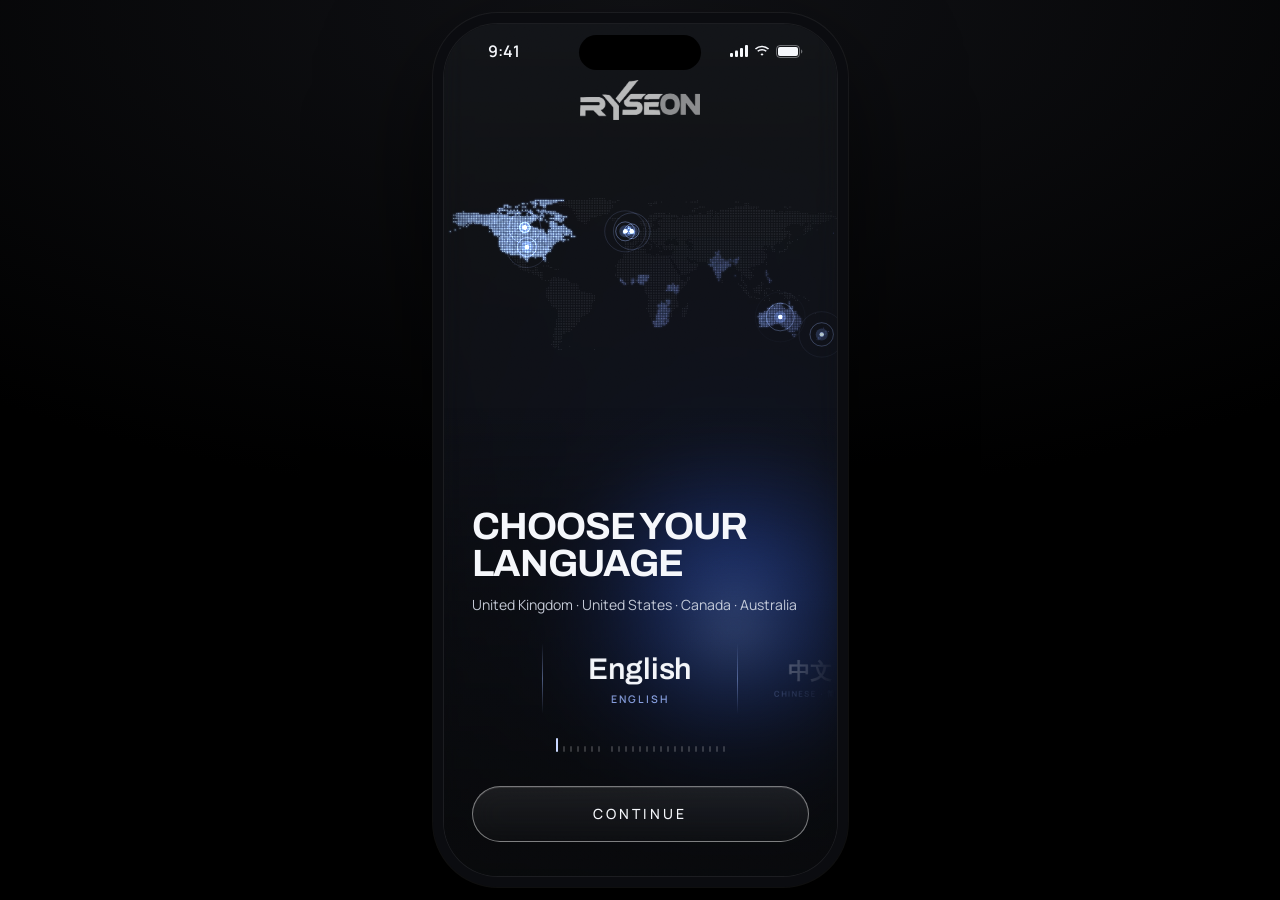
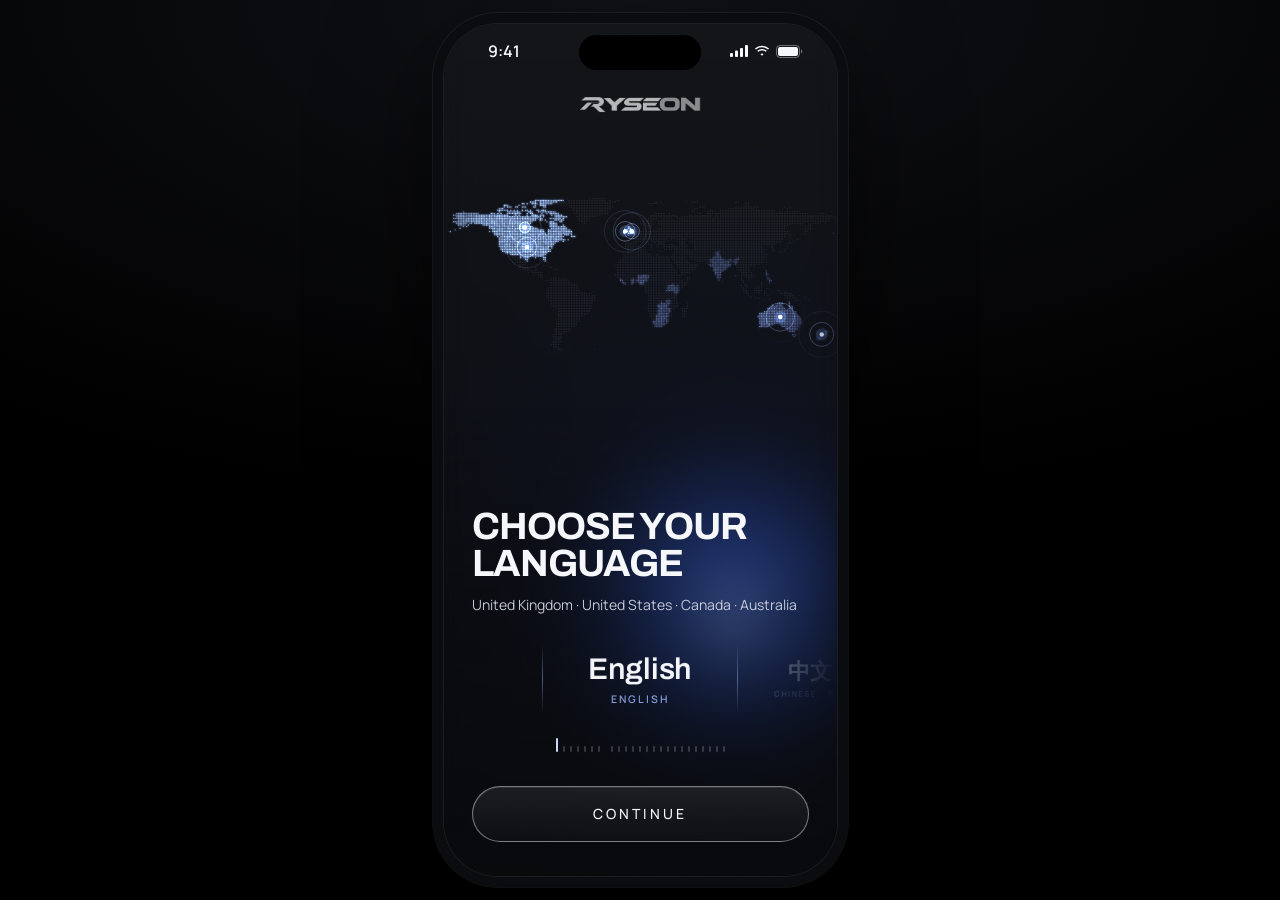
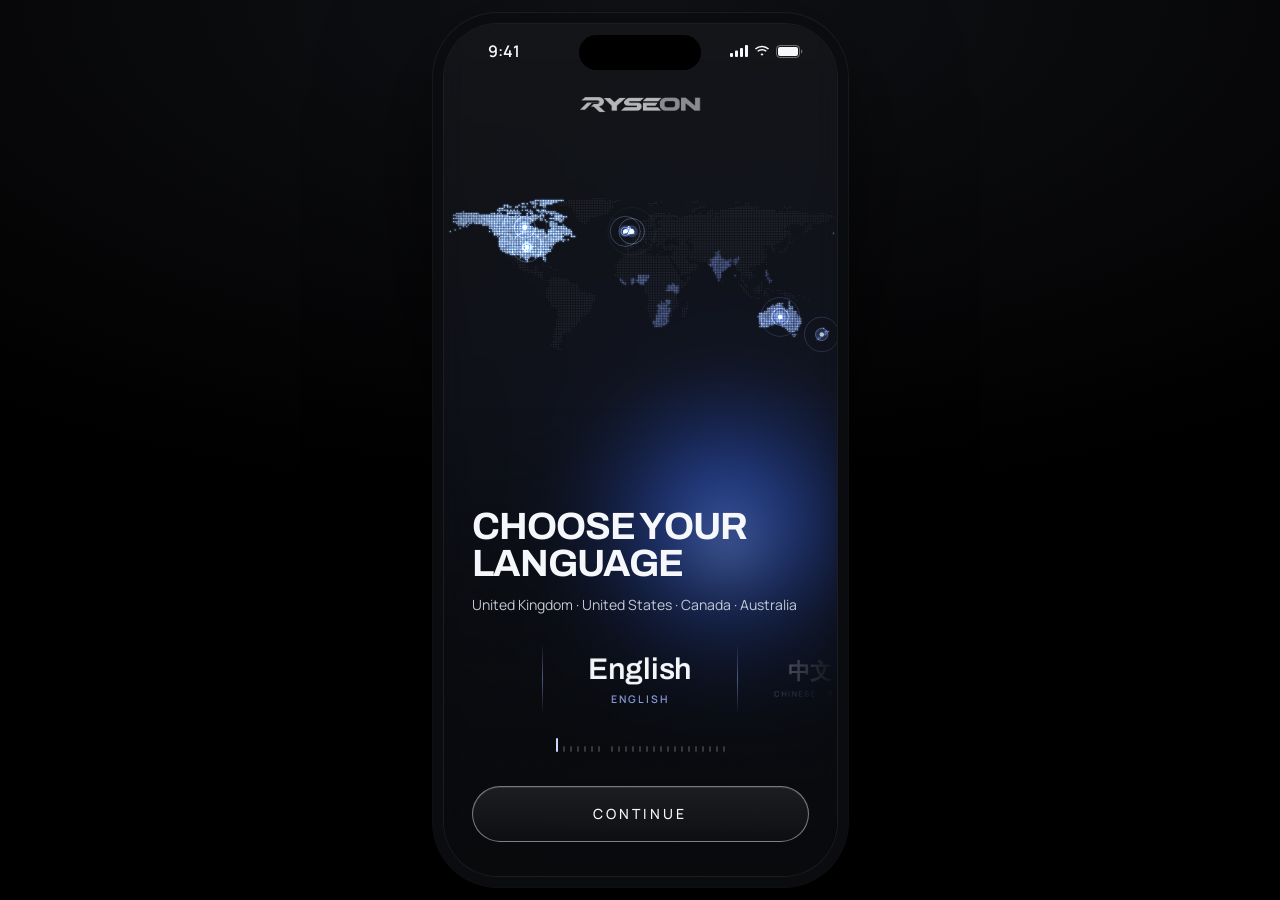
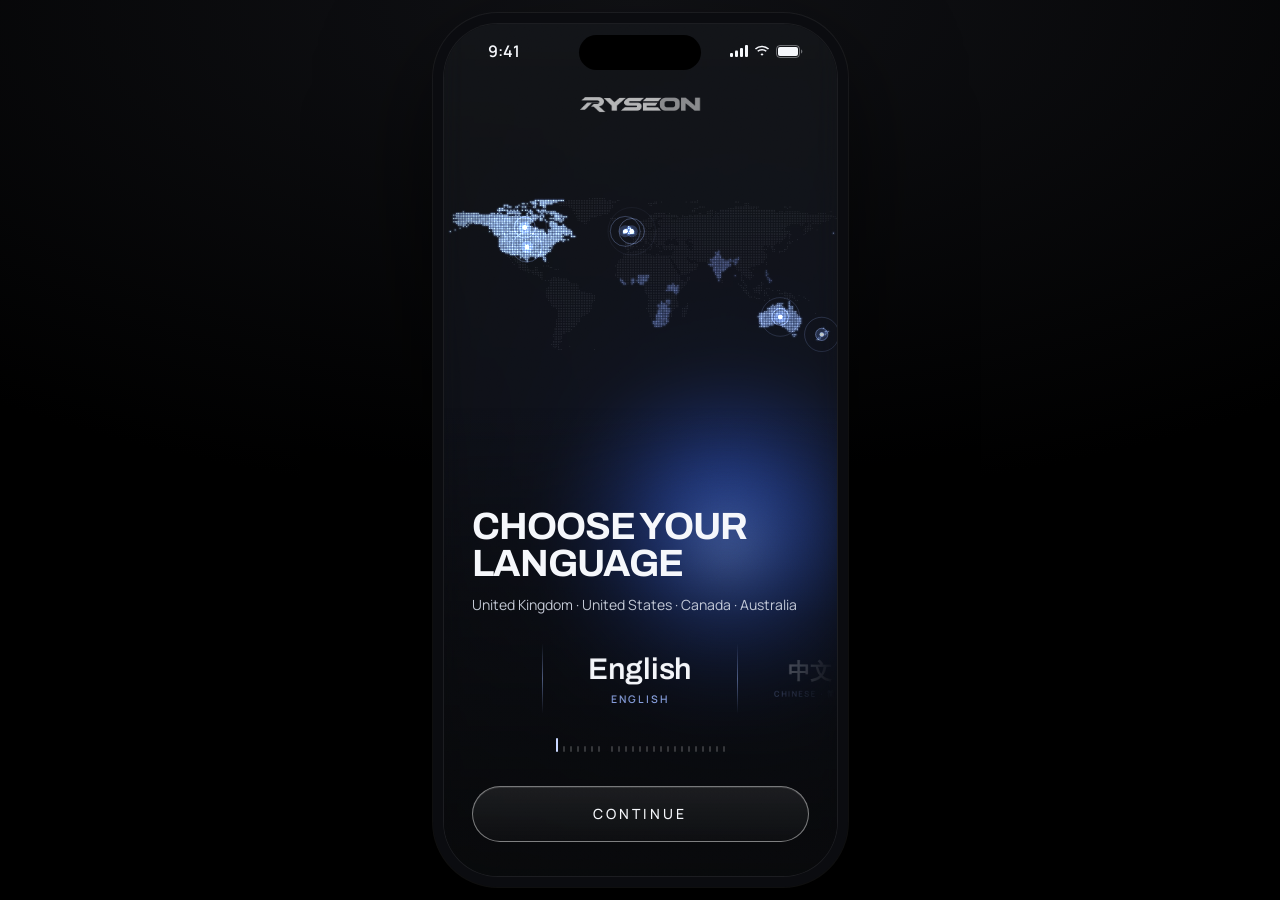
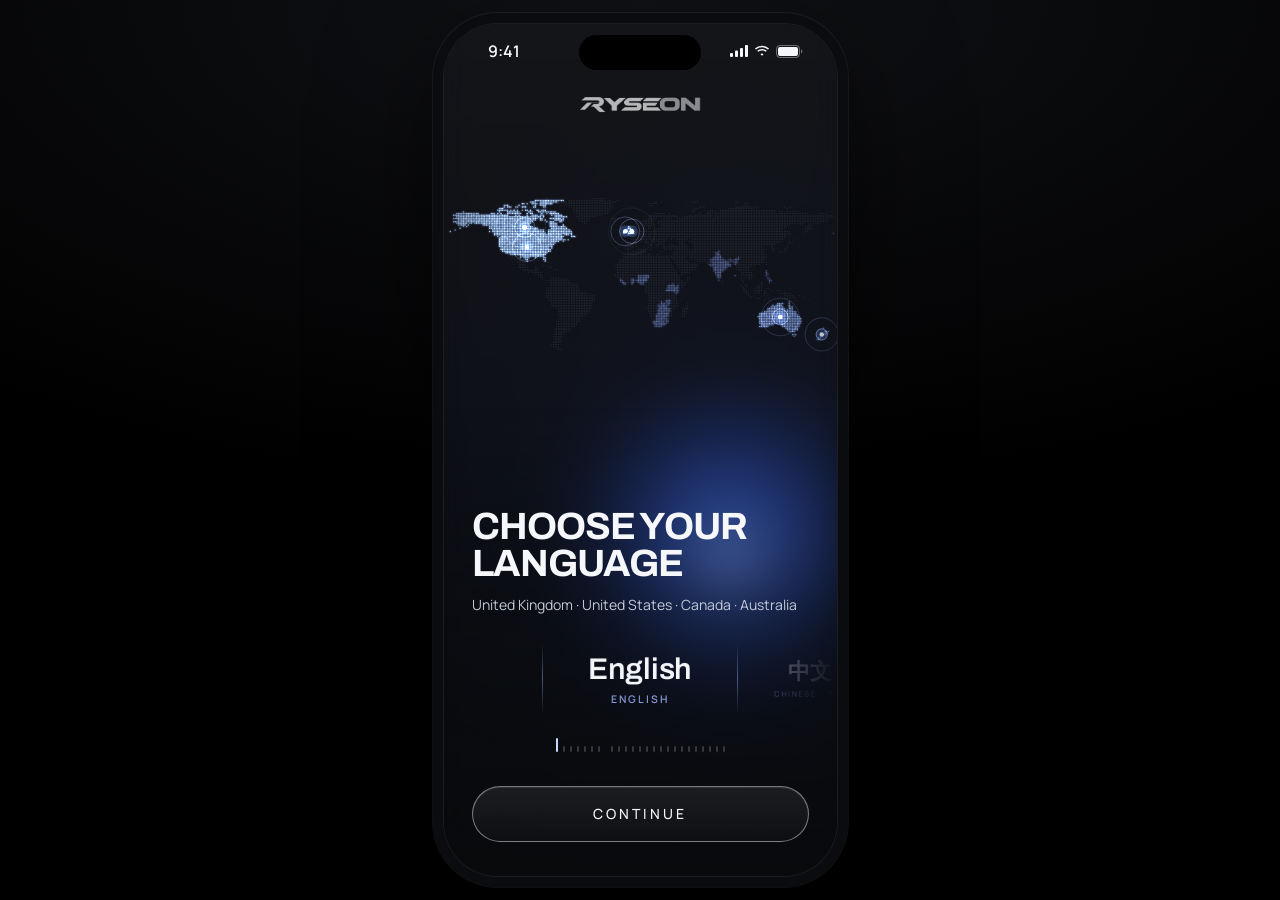
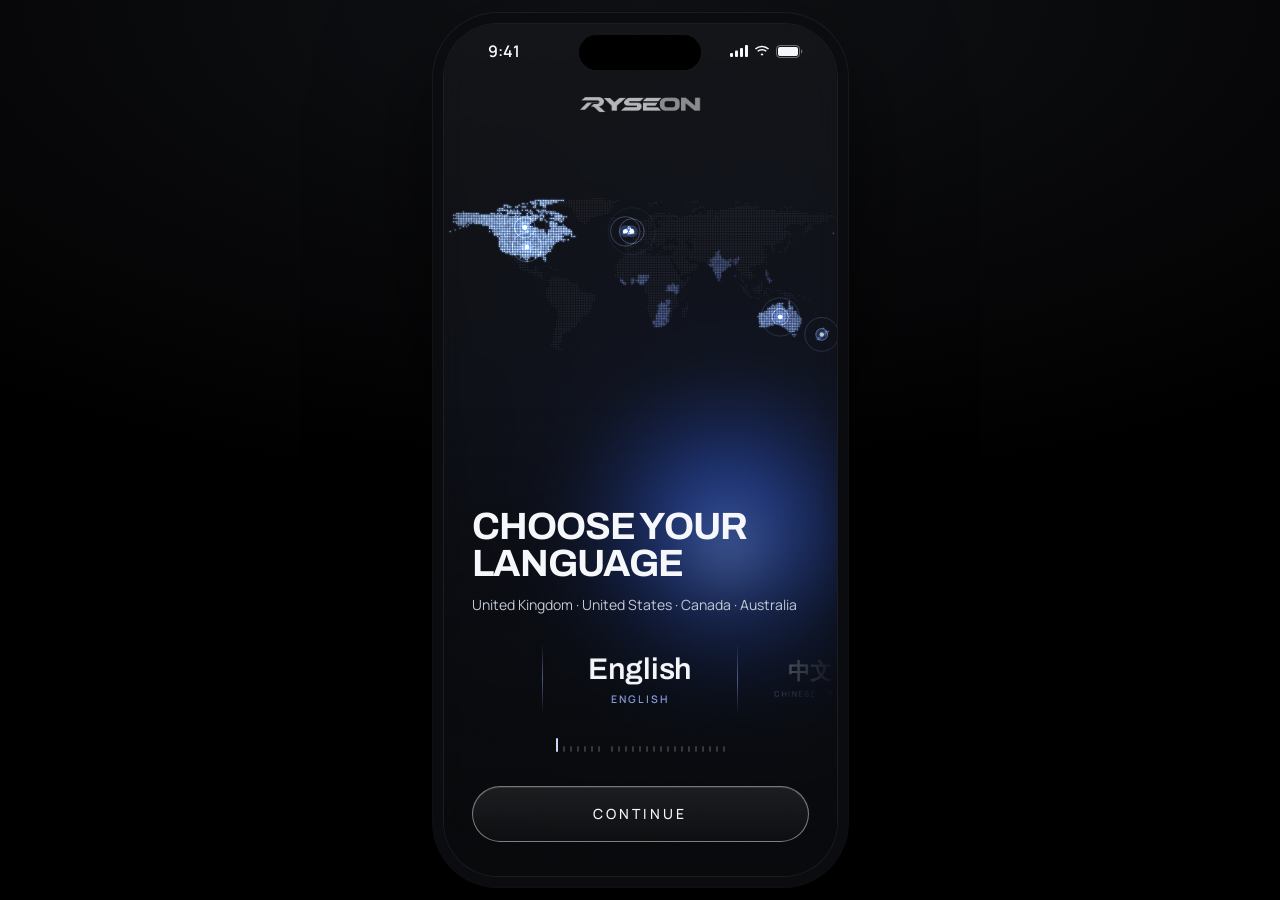
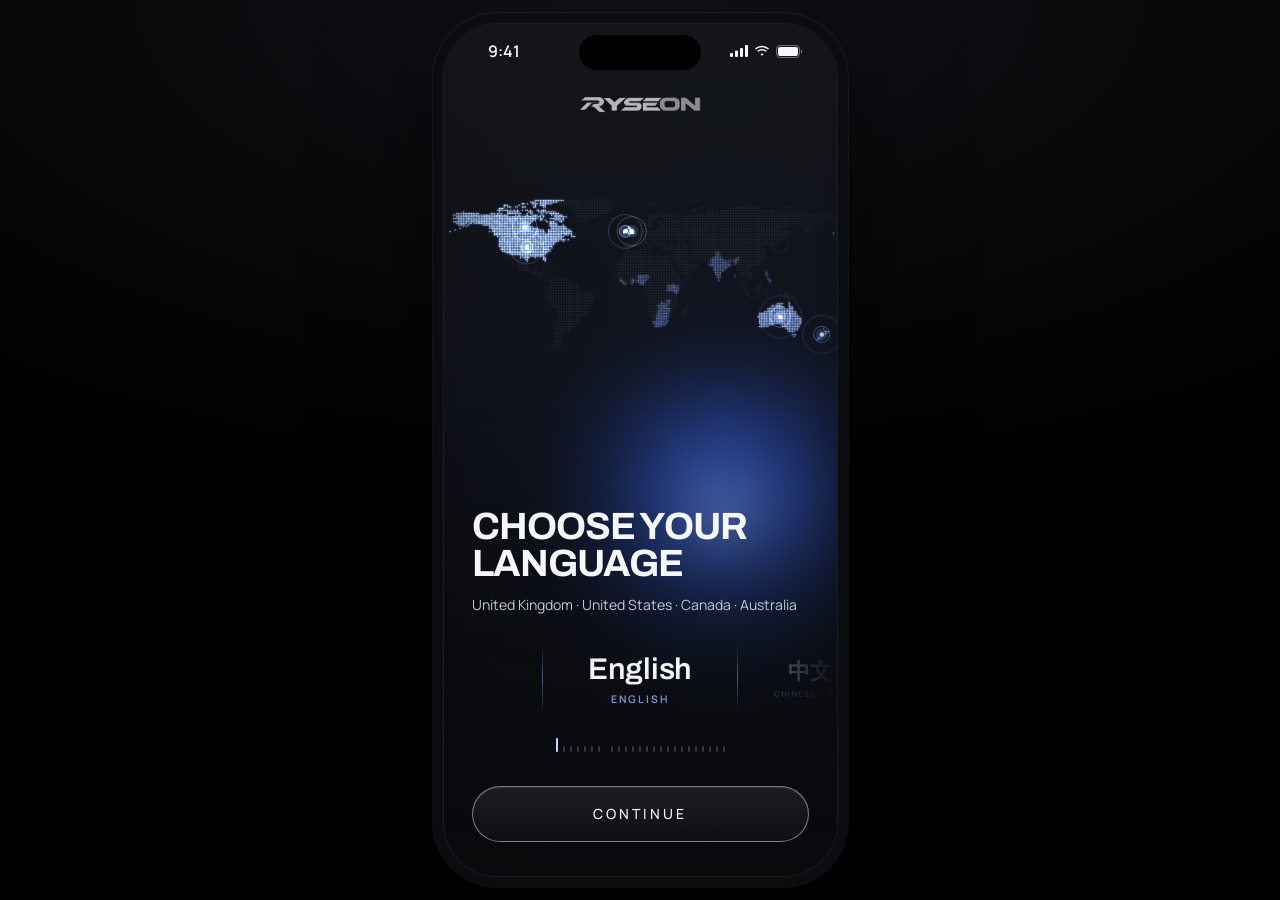
